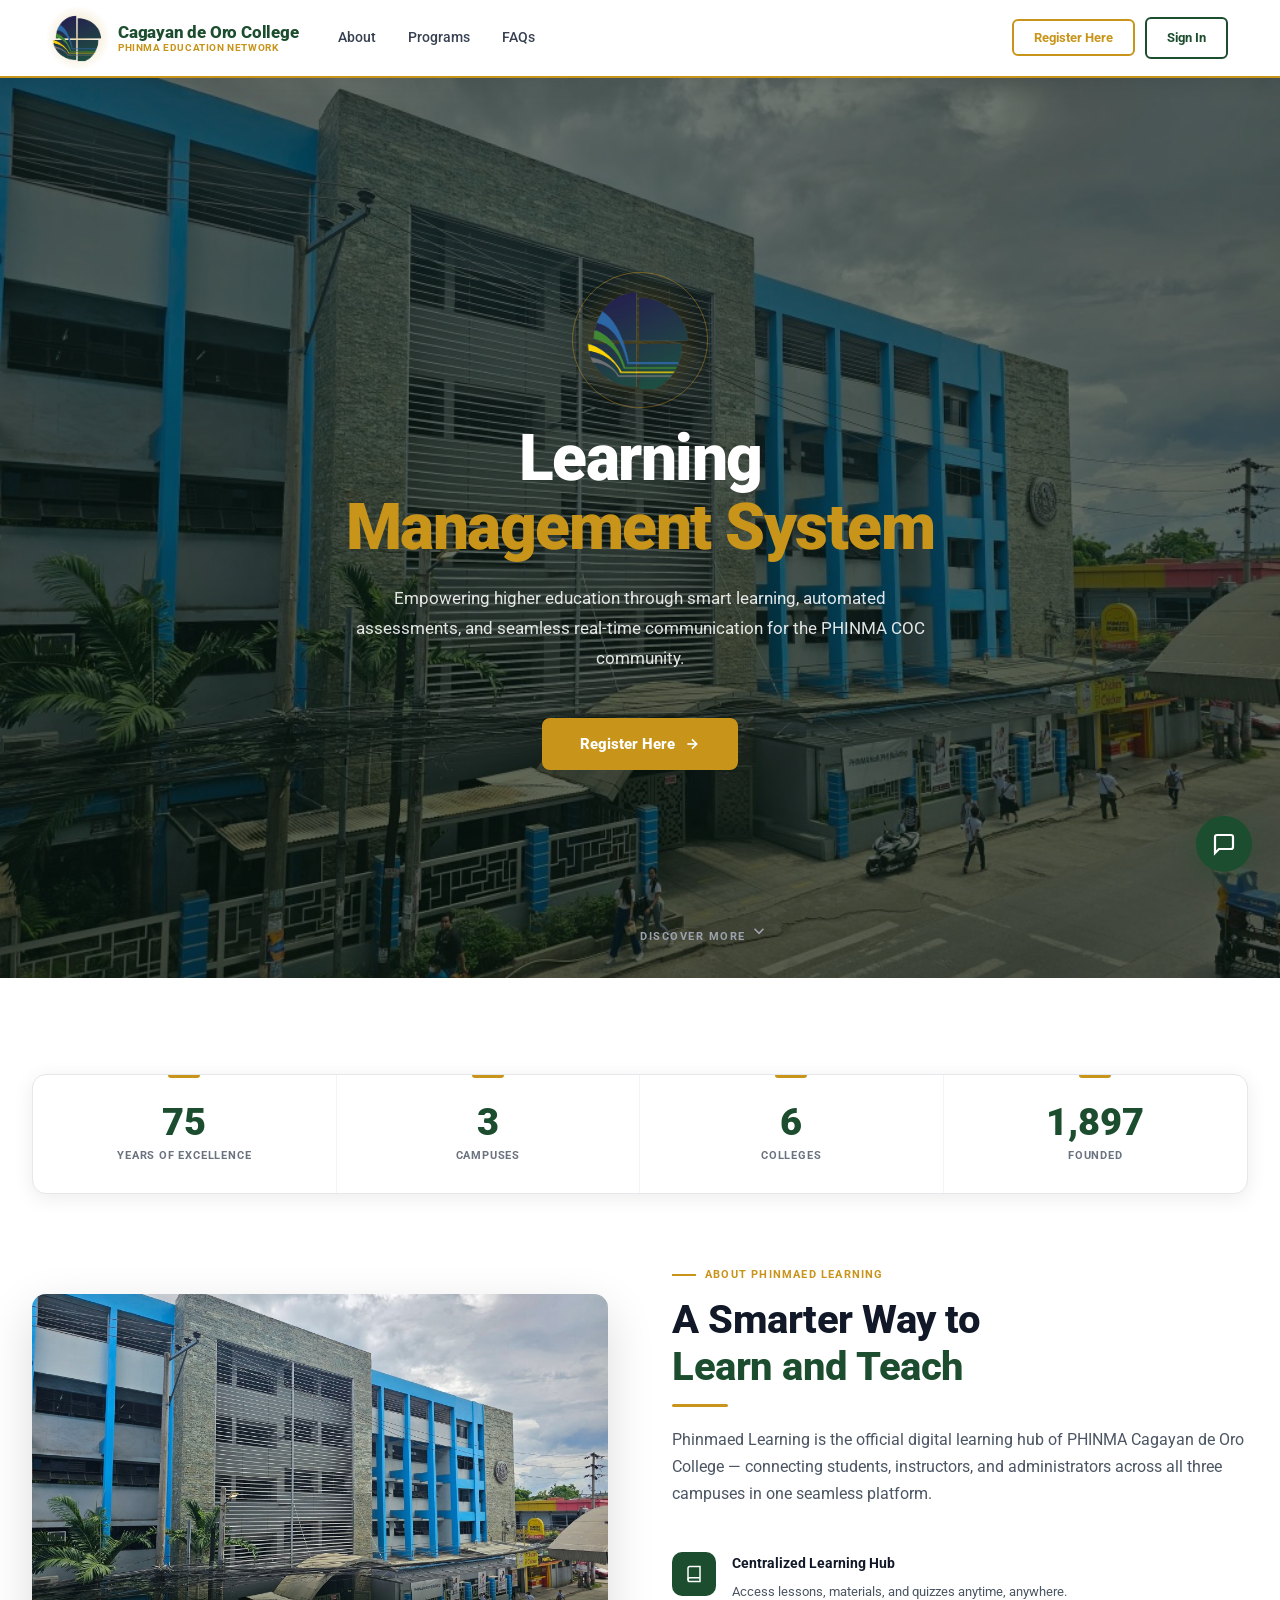
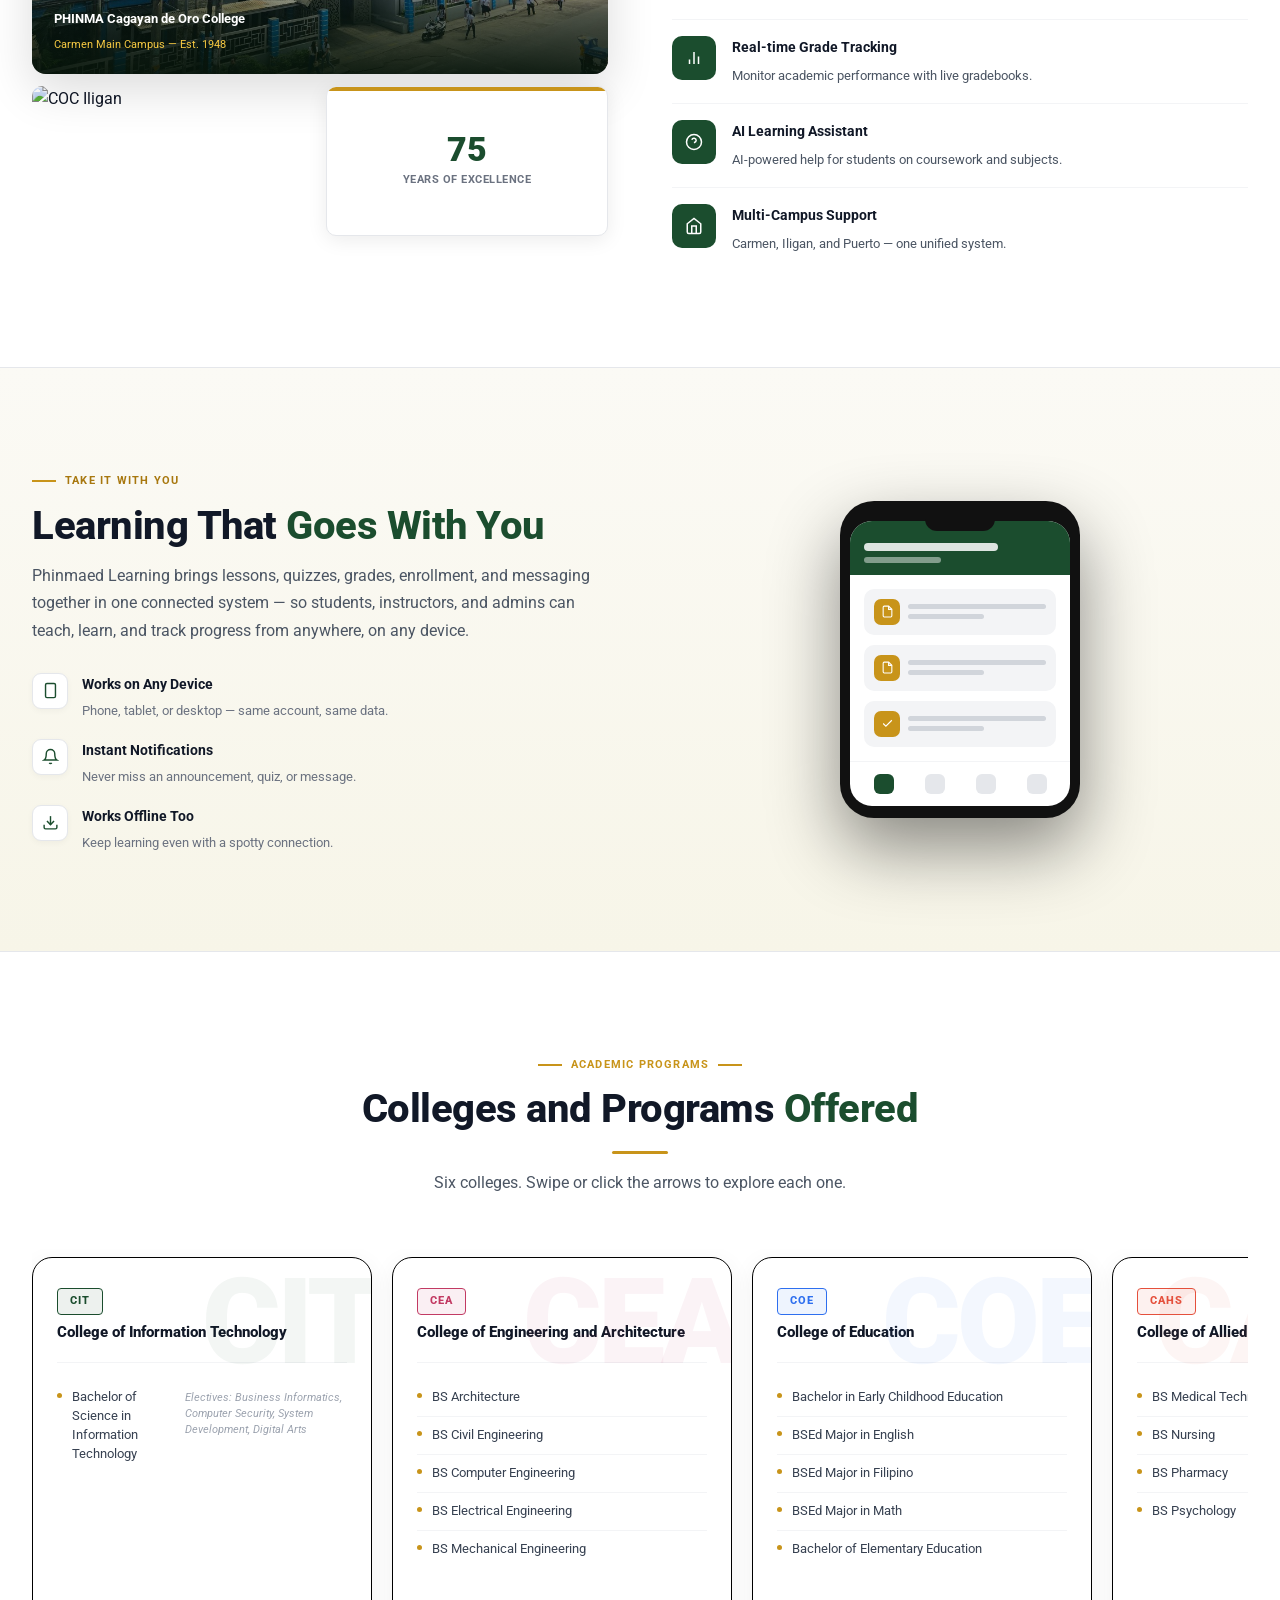
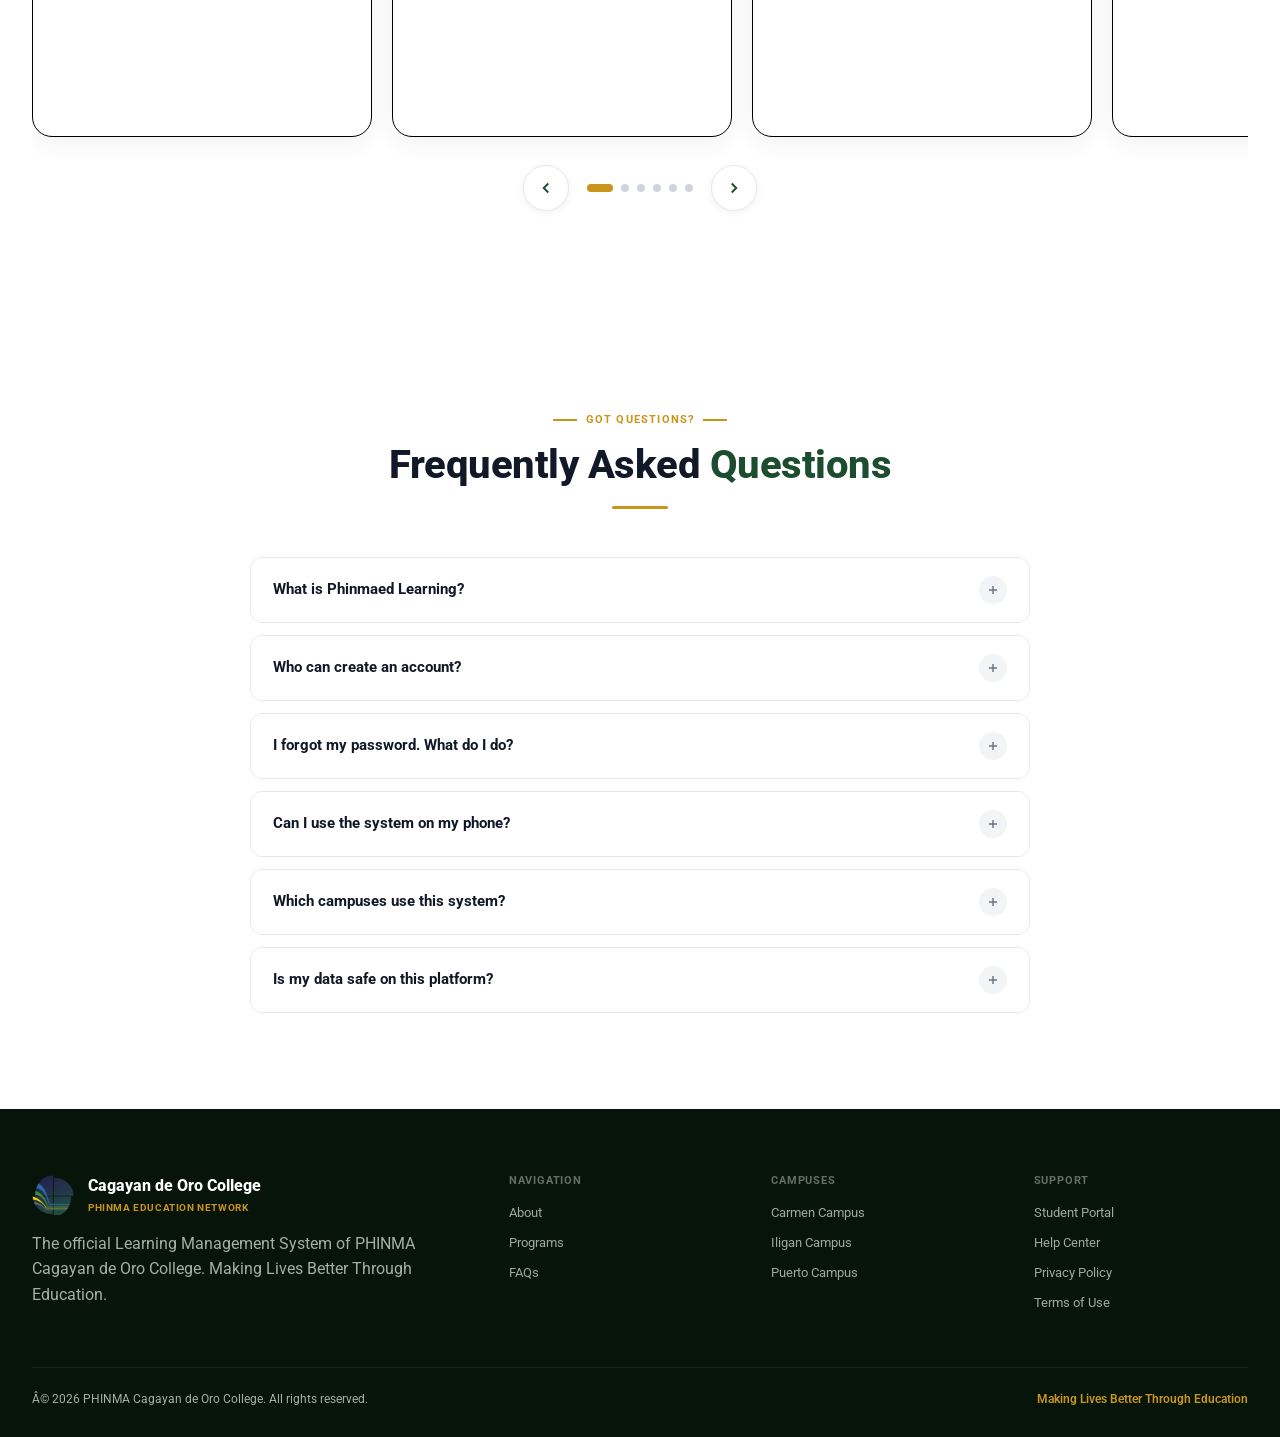
==== index.html @ 5e996d06 "Redesign login page and polish homepage sign-in/chat UI - Rebuild app/login.html around a centered c" ====
﻿<!DOCTYPE html>
<html lang="en">
<head>
    <meta charset="UTF-8">
    <meta name="viewport" content="width=device-width, initial-scale=1.0">
    <meta http-equiv="X-Content-Type-Options" content="nosniff">
    <title>Phinmaed Learning | PHINMA Cagayan de Oro College</title>
    <meta name="description" content="The official Learning Management System of PHINMA Cagayan de Oro College.">
    <link rel="icon" type="image/png" href="assets/images/app-icon.png">
    <link rel="manifest" href="manifest.json">
    <meta name="theme-color" content="#00461B">
    <link rel="apple-touch-icon" href="assets/images/pwa-icon-192.png">
    <link rel="preconnect" href="https://fonts.googleapis.com">
    <link href="https://fonts.googleapis.com/css2?family=Roboto:wght@300;400;500;700;900&display=swap" rel="stylesheet">
    <style>
        *, *::before, *::after { box-sizing: border-box; margin: 0; padding: 0; }
        :root {
            --green:       #1B4D2E;
            --green-dark:  #0f2e1a;
            --green-hero:  rgba(15,42,24,.78);
            --gold:        #C8941A;
            --gold-light:  #F5C842;
            --gold-dark:   #a8780f;
            --cream:       #F7F5E8;
            --white:       #ffffff;
            --gray-100:    #f3f4f6;
            --gray-200:    #e5e7eb;
            --gray-300:    #d1d5db;
            --gray-400:    #9ca3af;
            --gray-500:    #6b7280;
            --gray-600:    #4b5563;
            --gray-700:    #374151;
            --gray-900:    #111827;
            --shadow:      0 4px 20px rgba(0,0,0,.08);
            --shadow-lg:   0 16px 48px rgba(0,0,0,.14);
        }
        html { scroll-behavior: smooth; }
        body { font-family: 'Roboto', -apple-system, BlinkMacSystemFont, sans-serif; background: #fff; color: var(--gray-900); line-height: 1.6; -webkit-font-smoothing: antialiased; }
        img { display: block; max-width: 100%; }
        a { text-decoration: none; }

        /* â”€â”€ TOPBAR â”€â”€â”€â”€â”€â”€â”€â”€â”€â”€â”€â”€â”€â”€â”€â”€â”€â”€â”€â”€â”€â”€â”€â”€â”€â”€ */
        .topbar { background: var(--green-dark); padding: 7px 0; font-size: 12px; color: rgba(255,255,255,.68); }
        .topbar-inner { max-width: 1240px; margin: 0 auto; padding: 0 32px; display: flex; align-items: center; justify-content: space-between; gap: 12px; }
        .tb-left  { display: flex; align-items: center; gap: 20px; }
        .tb-right { display: flex; align-items: center; gap: 14px; }
        .tb-item  { display: flex; align-items: center; gap: 6px; }
        .tb-item svg { opacity: .55; flex-shrink: 0; }
        .tb-divider { width: 1px; height: 12px; background: rgba(255,255,255,.2); }
        .tb-right a { color: rgba(255,255,255,.68); font-size: 12px; transition: color .15s; }
        .tb-right a:hover { color: var(--gold-light); }

        /* â”€â”€ NAVBAR â”€â”€â”€â”€â”€â”€â”€â”€â”€â”€â”€â”€â”€â”€â”€â”€â”€â”€â”€â”€â”€â”€â”€â”€â”€â”€ */
        .navbar { position: sticky; top: 0; z-index: 900; background: #fff; box-shadow: 0 2px 20px rgba(0,0,0,.09); border-bottom: 2px solid var(--gold); }
        .nav-inner { max-width: 1240px; margin: 0 auto; padding: 0 32px; display: flex; align-items: center; justify-content: space-between; height: 76px; gap: 24px; }
        .nav-brand { display: flex; align-items: center; gap: 14px; flex-shrink: 0; }
        .nav-brand-logo { position: relative; width: 52px; height: 52px; flex-shrink: 0; }
        .nav-brand-logo::before {
            content: ''; position: absolute; inset: -6px; border-radius: 50%;
            background: radial-gradient(circle, rgba(200,148,26,.35) 0%, transparent 72%);
            animation: logoGlow 3.2s ease-in-out infinite; z-index: 0;
        }
        .nav-brand img {
            position: relative; z-index: 1;
            width: 52px; height: 52px; object-fit: contain;
            animation: logoIntro .8s cubic-bezier(.34,1.56,.64,1) both;
            transition: transform .35s cubic-bezier(.34,1.56,.64,1);
        }
        .nav-brand:hover img { transform: rotate(-8deg) scale(1.08); }
        @keyframes logoIntro { from { opacity:0; transform: scale(.4) rotate(-25deg); } to { opacity:1; transform: scale(1) rotate(0); } }
        @keyframes logoGlow { 0%,100% { opacity:.5; transform: scale(.92); } 50% { opacity:1; transform: scale(1.12); } }
        @media (prefers-reduced-motion: reduce) {
            .nav-brand img, .nav-brand-logo::before { animation: none; }
        }
        .nav-brand-text { line-height: 1.2; }
        .nav-brand-name { font-size: 17px; font-weight: 800; color: var(--green); display: block; letter-spacing: -.2px; }
        .nav-brand-sub  { font-size: 10px; color: var(--gold); display: block; font-weight: 700; letter-spacing: .6px; text-transform: uppercase; }
        .nav-links { display: flex; align-items: center; gap: 2px; list-style: none; flex: 1; }
        .nav-links a { display: block; padding: 7px 15px; font-size: 13.5px; font-weight: 500; color: var(--gray-700); border-radius: 6px; transition: color .15s, background .15s; }
        .nav-links a:hover { color: var(--green); background: #eef6f1; }
        .nav-actions { display: flex; align-items: center; gap: 10px; flex-shrink: 0; }
        .btn-nav-reg { padding: 9px 20px; background: transparent; color: var(--gold); border: 2px solid var(--gold); border-radius: 6px; font-size: 13px; font-weight: 700; cursor: pointer; font-family: inherit; transition: background .15s, color .15s; white-space: nowrap; }
        .btn-nav-reg:hover { background: var(--gold); color: #fff; }
        .btn-nav-login { padding: 9px 20px; background: transparent; color: var(--green); border: 2px solid var(--green); border-radius: 6px; font-size: 13px; font-weight: 700; display: inline-block; white-space: nowrap; transition: background .2s, color .2s, transform .15s, box-shadow .2s; cursor:pointer; font-family:inherit; text-decoration:none; }
        .btn-nav-login:hover { background: var(--green); color: #fff; transform: translateY(-2px); box-shadow: 0 8px 20px rgba(27,77,46,.28); }
        .btn-nav-login:active { transform: translateY(0); box-shadow: none; }
        .hamburger { display: none; background: none; border: 1.5px solid var(--gray-300); border-radius: 6px; padding: 7px 9px; cursor: pointer; color: var(--gray-700); }
        .hamburger:hover { background: var(--gray-100); }
        .mobile-nav { display: none; background: #fff; border-bottom: 1px solid var(--gray-200); padding: 12px 28px 20px; position: sticky; top: 76px; z-index: 899; box-shadow: 0 6px 20px rgba(0,0,0,.07); }
        .mobile-nav.open { display: block; }
        .mobile-nav a { display: block; padding: 11px 0; font-size: 14px; font-weight: 500; color: var(--gray-700); border-bottom: 1px solid var(--gray-100); }
        .mobile-nav a:hover { color: var(--green); }
        .mobile-nav-btns { display: flex; gap: 10px; margin-top: 16px; }
        .mobile-nav-btns > * { flex: 1; text-align: center; }

        /* â”€â”€ HERO â”€â”€â”€â”€â”€â”€â”€â”€â”€â”€â”€â”€â”€â”€â”€â”€â”€â”€â”€â”€â”€â”€â”€â”€â”€â”€â”€â”€â”€ */
        .hero {
            position: relative; min-height: 100vh;
            display: flex; flex-direction: column; align-items: center; justify-content: center;
            text-align: center; overflow: hidden;
        }
        .hero-bg {
            position: absolute; inset: 0;
            background: #fff;
            background-image: url('assets/images/campus-building.jpg');
            background-size: cover;
            background-position: center;
        }
        .hero-overlay {
            position: absolute; inset: 0; z-index: 1;
            background: rgba(6,20,10,.58);
        }
        .hero-inner {
            position: relative; z-index: 2;
            max-width: 860px; width: 100%; margin: 0 auto; padding: 0 28px;
        }
        .hero-content {
            text-align: center;
        }

        .hero-badge {
            display: inline-block;
            border: 1.5px solid var(--gold);
            color: var(--gold-dark); font-size: 11.5px; font-weight: 700;
            letter-spacing: 1.5px; text-transform: uppercase;
            padding: 8px 22px; border-radius: 100px;
            margin-bottom: 28px;
            animation: fadeDown .7s ease both; animation-delay: .1s;
        }
        .hero-logo-wrap {
            position: relative; width: 108px; height: 108px; margin: 0 auto 30px;
            animation: heroLogoIntro .9s cubic-bezier(.34,1.56,.64,1) both; animation-delay: .05s;
        }
        .hero-logo-ring {
            position: absolute; inset: -14px; border-radius: 50%;
            background: radial-gradient(circle, rgba(200,148,26,.4) 0%, transparent 70%);
            animation: heroLogoGlow 3s ease-in-out infinite;
        }
        .hero-logo-ring::after {
            content: ''; position: absolute; inset: 0; border-radius: 50%;
            border: 1.5px solid rgba(200,148,26,.5);
            animation: heroRingExpand 3s ease-out infinite;
        }
        .hero-logo-wrap img {
            position: relative; z-index: 1; width: 100%; height: 100%; object-fit: contain;
            filter: drop-shadow(0 8px 24px rgba(0,0,0,.4));
            animation: heroLogoFloat 4.5s ease-in-out infinite;
        }
        @keyframes heroLogoIntro { from { opacity:0; transform: scale(.5) rotate(-20deg); } to { opacity:1; transform: scale(1) rotate(0); } }
        @keyframes heroLogoFloat { 0%,100% { transform: translateY(0); } 50% { transform: translateY(-8px); } }
        @keyframes heroLogoGlow { 0%,100% { opacity:.55; transform: scale(.9); } 50% { opacity:1; transform: scale(1.15); } }
        @keyframes heroRingExpand { 0% { transform: scale(.85); opacity:.8; } 100% { transform: scale(1.35); opacity:0; } }
        @media (prefers-reduced-motion: reduce) {
            .hero-logo-wrap, .hero-logo-wrap img, .hero-logo-ring, .hero-logo-ring::after { animation: none; }
        }
        .hero h1 {
            font-size: clamp(32px, 5vw, 64px); font-weight: 900;
            line-height: 1.08; letter-spacing: -1.5px; margin-bottom: 22px;
            animation: fadeDown .7s ease both; animation-delay: .25s;
        }
        .hero h1 .white { color: #fff; display: block; }
        .hero h1 .gold  { color: var(--gold); display: block; }
        .hero-desc {
            font-size: 17px; color: rgba(255,255,255,.88);
            line-height: 1.75; margin-bottom: 44px; max-width: 600px; margin-left: auto; margin-right: auto;
            animation: fadeDown .7s ease both; animation-delay: .4s;
        }
        .hero-btns {
            display: flex; gap: 16px; justify-content: center; flex-wrap: wrap;
            animation: fadeDown .7s ease both; animation-delay: .55s;
        }
        .btn-gold {
            padding: 15px 36px; background: var(--gold); color: #fff;
            border: 2px solid var(--gold); border-radius: 8px;
            font-size: 15px; font-weight: 800; cursor: pointer;
            font-family: inherit; display: inline-flex; align-items: center; gap: 9px;
            transition: background .15s, transform .12s, box-shadow .15s;
        }
        .btn-gold:hover { background: var(--gold-dark); border-color: var(--gold-dark); transform: translateY(-2px); box-shadow: 0 8px 24px rgba(200,148,26,.35); }
        .btn-ghost-white {
            padding: 15px 32px; background: transparent; color: #fff;
            border: 2px solid rgba(255,255,255,.55); border-radius: 8px;
            font-size: 15px; font-weight: 700; display: inline-flex; align-items: center; gap: 9px;
            transition: border-color .15s, background .15s;
        }
        .btn-ghost-white:hover { border-color: #fff; background: rgba(255,255,255,.1); }
        .hero-scroll {
            position: absolute; bottom: 32px; left: 50%; transform: translateX(-50%);
            z-index: 2; text-align: center; color: var(--gray-400);
            font-size: 10.5px; font-weight: 700; letter-spacing: 1.5px; text-transform: uppercase;
            animation: fadeDown 1s ease both; animation-delay: .8s;
        }
        .hero-scroll svg { margin: 8px auto 0; animation: bounce 1.6s ease-in-out infinite; }
        @keyframes bounce { 0%,100% { transform: translateY(0); } 50% { transform: translateY(7px); } }

        /* â”€â”€ ANIMATIONS â”€â”€â”€â”€â”€â”€â”€â”€â”€â”€â”€â”€â”€â”€â”€â”€â”€â”€â”€â”€â”€â”€â”€ */
        @keyframes fadeDown { from { opacity:0; transform:translateY(-20px); } to { opacity:1; transform:translateY(0); } }
        [data-anim] { opacity:0; transition: opacity .65s cubic-bezier(.4,0,.2,1), transform .65s cubic-bezier(.4,0,.2,1); }
        [data-anim="up"]    { transform: translateY(36px); }
        [data-anim="left"]  { transform: translateX(-36px); }
        [data-anim="right"] { transform: translateX(36px); }
        [data-anim="scale"] { transform: scale(.94); }
        [data-anim].visible { opacity:1; transform: translate(0) scale(1); }
        [data-delay="1"]{ transition-delay:.08s; } [data-delay="2"]{ transition-delay:.16s; }
        [data-delay="3"]{ transition-delay:.24s; } [data-delay="4"]{ transition-delay:.32s; }
        [data-delay="5"]{ transition-delay:.40s; } [data-delay="6"]{ transition-delay:.48s; }

        /* â”€â”€ SHARED â”€â”€â”€â”€â”€â”€â”€â”€â”€â”€â”€â”€â”€â”€â”€â”€â”€â”€â”€â”€â”€â”€â”€â”€â”€â”€â”€ */
        .section { padding: 96px 32px; }
        .sec-inner { max-width: 1240px; margin: 0 auto; }
        .sec-kicker {
            display: inline-flex; align-items: center; gap: 9px;
            font-size: 11px; font-weight: 700; letter-spacing: 1.2px;
            text-transform: uppercase; color: var(--gold); margin-bottom: 12px;
        }
        .sec-kicker-line { width: 24px; height: 2px; background: var(--gold); flex-shrink: 0; }
        .sec-title { font-size: clamp(24px, 3.5vw, 40px); font-weight: 800; color: var(--gray-900); line-height: 1.18; letter-spacing: -.5px; margin-bottom: 14px; }
        .sec-title em { font-style: normal; color: var(--green); }
        .sec-desc { font-size: 15.5px; color: var(--gray-600); line-height: 1.75; max-width: 600px; }
        .center-block { text-align: center; }
        .center-block .sec-kicker { justify-content: center; }
        .center-block .sec-desc   { margin: 0 auto; }
        .gold-divider { width: 56px; height: 3px; background: var(--gold); border-radius: 2px; margin: 18px auto 0; }

        /* ── MOBILE APP PREVIEW ──────────────────────── */
        .mobile-preview { background: linear-gradient(180deg, #fbfaf5 0%, var(--cream) 100%); overflow: hidden; border-top: 1px solid var(--gray-200); border-bottom: 1px solid var(--gray-200); }
        .mobile-grid { display: grid; grid-template-columns: 1fr 1fr; gap: 64px; align-items: center; }
        .mp-text .sec-kicker { color: var(--gold-dark); }
        .mp-text .sec-title { color: var(--gray-900); }
        .mp-text .sec-title em { color: var(--green); }
        .mp-text .sec-desc { color: var(--gray-600); }
        .mp-points { margin-top: 28px; display: flex; flex-direction: column; gap: 16px; }
        .mp-point { display: flex; gap: 14px; align-items: flex-start; }
        .mp-point-icon { width: 36px; height: 36px; border-radius: 9px; background: #fff; border: 1.5px solid var(--gray-200); color: var(--green); display: flex; align-items: center; justify-content: center; flex-shrink: 0; box-shadow: 0 2px 6px rgba(0,0,0,.04); }
        .mp-point strong { display: block; font-size: 14px; color: var(--gray-900); margin-bottom: 2px; }
        .mp-point span { font-size: 13px; color: var(--gray-500); }
        .mp-visual { display: flex; align-items: center; justify-content: center; }
        .phone-mockup {
            width: 240px; background: #111; border-radius: 34px; padding: 12px 10px;
            box-shadow: 0 30px 70px rgba(0,0,0,.45);
        }
        .phone-notch { width: 70px; height: 18px; background: #111; border-radius: 0 0 12px 12px; margin: 0 auto 8px; position: relative; z-index: 2; }
        .phone-screen { background: #fff; border-radius: 22px; overflow: hidden; margin-top: -18px; }
        .phone-topbar { background: var(--green); padding: 22px 14px 12px; }
        .phone-topbar span { display: block; height: 8px; width: 70%; background: rgba(255,255,255,.85); border-radius: 4px; margin-bottom: 6px; }
        .phone-topbar small { display: block; height: 6px; width: 40%; background: rgba(255,255,255,.45); border-radius: 3px; }
        .phone-body { padding: 14px; display: flex; flex-direction: column; gap: 10px; }
        .phone-card { background: var(--gray-100); border-radius: 10px; padding: 10px; display: flex; align-items: center; gap: 8px; }
        .phone-card-icon { width: 26px; height: 26px; border-radius: 7px; background: var(--gold); color: #fff; display: flex; align-items: center; justify-content: center; flex-shrink: 0; }
        .phone-card-lines { flex: 1; display: flex; flex-direction: column; gap: 5px; }
        .phone-card-lines span { display: block; height: 5px; border-radius: 3px; background: var(--gray-300); }
        .phone-card-lines span:last-child { width: 55%; }
        .phone-nav { display: flex; justify-content: space-around; padding: 12px 8px; border-top: 1px solid var(--gray-100); }
        .phone-nav span { width: 20px; height: 20px; border-radius: 6px; background: var(--gray-200); display: block; }
        .phone-nav span.active { background: var(--green); }
        @media (max-width: 860px) { .mobile-grid { grid-template-columns: 1fr; gap: 40px; text-align: center; } .mp-point { text-align: left; } }

        /* â”€â”€ ABOUT â”€â”€â”€â”€â”€â”€â”€â”€â”€â”€â”€â”€â”€â”€â”€â”€â”€â”€â”€â”€â”€â”€â”€â”€â”€â”€â”€â”€ */
        .about { background: #fff; }
        .about-stats { display:grid; grid-template-columns:repeat(4,1fr); background:#fff; border:1.5px solid var(--gray-200); border-radius:14px; overflow:hidden; margin-bottom:64px; box-shadow:var(--shadow); }
        .as-item { padding:28px 24px; text-align:center; border-right:1px solid var(--gray-100); position:relative; }
        .as-item::before { content:''; position:absolute; top:0; left:50%; transform:translateX(-50%); width:32px; height:3px; background:var(--gold); border-radius:0 0 3px 3px; }
        .as-item:last-child { border-right:none; }
        .as-num  { font-size:38px; font-weight:900; color:var(--green); display:block; line-height:1; }
        .as-label{ font-size:10.5px; font-weight:700; color:var(--gray-500); text-transform:uppercase; letter-spacing:.8px; margin-top:7px; display:block; }
        .about-grid { display: grid; grid-template-columns: 1fr 1fr; gap: 64px; align-items: center; }
        .about-visual { position:relative; }
        .about-main-photo { border-radius:14px; overflow:hidden; height:380px; position:relative; box-shadow:var(--shadow-lg); }
        .about-main-photo img { width:100%; height:100%; object-fit:cover; }
        .about-main-photo-cap { position:absolute; bottom:0; left:0; right:0; background:linear-gradient(to top, rgba(6,20,10,.92) 0%, rgba(6,20,10,.55) 60%, transparent 100%); padding:36px 22px 18px; }
        .about-main-photo-cap span { color:#fff; font-size:13px; font-weight:700; display:block; }
        .about-main-photo-cap small { color:var(--gold-light); font-size:11px; }
        .about-sub-row { display:grid; grid-template-columns:1fr 1fr; gap:12px; margin-top:12px; }
        .about-sub-photo { border-radius:10px; overflow:hidden; height:150px; }
        .about-sub-photo img { width:100%; height:100%; object-fit:cover; }
        .about-sub-stat { border-radius:10px; background:#fff; display:flex; flex-direction:column; align-items:center; justify-content:center; height:150px; border:1.5px solid var(--gray-200); box-shadow:var(--shadow); transition:border-color .2s, transform .2s; position:relative; overflow:hidden; }
        .about-sub-stat::before { content:''; position:absolute; top:0; left:0; right:0; height:4px; background:var(--gold); }
        .about-sub-stat:hover { border-color:var(--gold); transform:translateY(-3px); }
        .about-sub-stat strong { font-size:34px; font-weight:900; color:var(--green); display:block; line-height:1; }
        .about-sub-stat span { font-size:10.5px; color:var(--gray-500); font-weight:700; text-transform:uppercase; letter-spacing:.5px; margin-top:6px; }
        .about-points { margin-top:28px; display:flex; flex-direction:column; }
        .about-point { display:flex; gap:16px; padding:16px 0; border-bottom:1px solid var(--gray-100); align-items:flex-start; }
        .about-point:last-child { border-bottom:none; }
        .ap-icon { width:44px; height:44px; border-radius:10px; background:var(--green); color:#fff; display:flex; align-items:center; justify-content:center; flex-shrink:0; }
        .ap-body strong { display:block; font-size:14px; font-weight:700; color:var(--gray-900); margin-bottom:3px; }
        .ap-body span   { font-size:13px; color:var(--gray-600); line-height:1.55; }

        /* â”€â”€ CAMPUSES â”€â”€â”€â”€â”€â”€â”€â”€â”€â”€â”€â”€â”€â”€â”€â”€â”€â”€â”€â”€â”€â”€â”€â”€â”€ */
        .campuses { background: #fff; }
        .campus-grid { display:grid; grid-template-columns:repeat(3,1fr); gap:24px; margin-top:48px; }
        .campus-card { border-radius:12px; overflow:hidden; box-shadow:var(--shadow-lg); display:flex; flex-direction:column; transition:transform .2s, box-shadow .2s; }
        .campus-card:hover { transform:translateY(-5px); box-shadow:0 24px 60px rgba(0,0,0,.16); }
        .campus-photo { position:relative; height:210px; flex-shrink:0; }
        .campus-photo img { width:100%; height:100%; object-fit:cover; transition:transform .5s ease; }
        .campus-card:hover .campus-photo img { transform:scale(1.04); }
        .campus-photo-overlay { position:absolute; inset:0; background:linear-gradient(to top, rgba(10,32,18,.82) 0%, transparent 55%); }
        .campus-label { position:absolute; bottom:0; left:0; right:0; padding:18px 18px 14px; }
        .campus-label h3 { font-size:18px; font-weight:800; color:#fff; margin-bottom:3px; }
        .campus-label p  { font-size:12px; color:var(--gold-light); font-weight:600; }
        .campus-body { background:#fff; padding:20px; flex:1; display:flex; flex-direction:column; gap:10px; border:1.5px solid var(--gray-200); border-top:none; border-radius:0 0 12px 12px; }
        .campus-detail { display:flex; gap:10px; align-items:flex-start; font-size:13px; color:var(--gray-600); }
        .campus-detail svg { color:var(--green); flex-shrink:0; margin-top:2px; }
        .campus-tag { display:inline-block; background:#eef6f1; color:var(--green); font-size:11px; font-weight:700; padding:4px 12px; border-radius:12px; margin-top:4px; border:1px solid #c2dec9; }











        /* -- FEATURES -------------------------- */
        .features { background: #f0f4f2; }
        /* two-column layout */
        .feat-layout { display:grid; grid-template-columns:1fr 1.15fr; gap:72px; align-items:start; margin-top:56px; }
        /* LEFT: explanation panel */
        .feat-left { position:sticky; top:100px; }
        .feat-left .fl-kicker { display:inline-flex; align-items:center; gap:8px; font-size:10px; font-weight:800; letter-spacing:1.5px; text-transform:uppercase; color:var(--green); margin-bottom:16px; }
        .feat-left .fl-kicker span { display:inline-block; width:28px; height:2px; background:var(--gold); }
        .feat-left h3 { font-size:28px; font-weight:900; color:var(--green-dark); line-height:1.25; margin-bottom:16px; }
        .feat-left h3 em { color:var(--gold); font-style:normal; }
        .feat-left > p { font-size:14.5px; color:#4a5568; line-height:1.75; margin-bottom:28px; }
        /* bullet highlights */
        .feat-bullets { list-style:none; margin-bottom:32px; display:flex; flex-direction:column; gap:10px; }
        .feat-bullets li { display:flex; align-items:center; gap:12px; font-size:13.5px; color:var(--green-dark); font-weight:600; }
        .feat-bullets li::before { content:''; width:8px; height:8px; border-radius:50%; background:var(--gold); flex-shrink:0; }
        /* AI card inside left */
        .feat-ai-card { background:var(--green-dark); border-radius:16px; padding:24px 28px; display:flex; gap:18px; align-items:flex-start; }
        .feat-ai-card .fai-icon { width:46px; height:46px; border-radius:12px; background:#C8941A; color:#fff; display:flex; align-items:center; justify-content:center; flex-shrink:0; }
        .feat-ai-card .fai-tag { display:inline-block; background:rgba(245,200,66,.14); border:1px solid rgba(245,200,66,.38); color:#F5C842; font-size:9.5px; font-weight:700; padding:2px 9px; border-radius:20px; letter-spacing:.6px; text-transform:uppercase; margin-bottom:6px; }
        .feat-ai-card h4 { font-size:15px; font-weight:800; color:#fff; margin-bottom:5px; }
        .feat-ai-card p  { font-size:12.5px; color:rgba(255,255,255,.58); line-height:1.6; }
        /* RIGHT: feature card stack */
        .feat-right { display:flex; flex-direction:column; gap:12px; }
        .fi-card { display:flex; align-items:center; gap:20px; background:#fff; border-radius:14px; padding:20px 22px; border:1.5px solid #e2ece7; box-shadow:0 2px 10px rgba(0,0,0,.05); transition:transform .2s,box-shadow .2s; }
        .fi-card:hover { transform:translateX(5px); box-shadow:0 10px 30px rgba(0,0,0,.1); border-color:#b0c4bc; }
        .fi-card-icon { width:46px; height:46px; border-radius:12px; display:flex; align-items:center; justify-content:center; flex-shrink:0; }
        .fi-card-text { flex:1; }
        .fi-card-text h4 { font-size:14.5px; font-weight:800; color:var(--green-dark); margin-bottom:4px; line-height:1.2; }
        .fi-card-text p  { font-size:12.5px; color:#6b7a8d; line-height:1.55; margin:0; }
        .fi-card-arrow { color:#c5d5ce; flex-shrink:0; transition:color .2s,transform .2s; }
        .fi-card-arrow { color:#c5d5ce; flex-shrink:0; transition:color .2s,transform .2s; }
        .fi-card:hover .fi-card-arrow { color:var(--green); transform:translateX(3px); }
        /* icon */
        .fi-dark { background:#1f2937; color:#fff; }




        /* â”€â”€ PROGRAMS â”€â”€â”€â”€â”€â”€â”€â”€â”€â”€â”€â”€â”€â”€â”€â”€â”€â”€â”€â”€â”€â”€â”€â”€â”€ */
        .programs { background:#fff; }
        /* Programs carousel */
        .prog-carousel-wrap { position:relative; margin-top:52px; }
        .prog-carousel { display:flex; gap:20px; overflow-x:auto; scroll-snap-type:x mandatory; scroll-behavior:smooth; padding:8px 4px 24px; scrollbar-width:none; -ms-overflow-style:none; }
        .prog-carousel::-webkit-scrollbar { display:none; }
        .col-card { flex:0 0 340px; height:480px; border-radius:20px; overflow:hidden; scroll-snap-align:start; display:flex; flex-direction:column; background:#fff; border:1.5px solid #000; box-shadow:0 6px 24px rgba(0,0,0,.06); transition:transform .22s,box-shadow .22s; cursor:default; position:relative; }
        .col-card:hover { transform:translateY(-4px); box-shadow:0 16px 40px rgba(0,0,0,.1); }
        /* College watermark letter colors */
        .cc-abbr-bg.cc-green  { color:rgba(27,77,46,.05); }
        .cc-abbr-bg.cc-maroon { color:rgba(194,58,99,.06); }
        .cc-abbr-bg.cc-blue   { color:rgba(46,111,239,.06); }
        .cc-abbr-bg.cc-red    { color:rgba(229,80,60,.06); }
        .cc-abbr-bg.cc-gold   { color:rgba(200,148,26,.08); }
        .cc-abbr-bg.cc-purple { color:rgba(124,79,224,.06); }
        .cc-badge.cc-green  { color:var(--green);  border-color:var(--green);  background:rgba(27,77,46,.08); }
        .cc-badge.cc-maroon { color:#C23A63; border-color:#C23A63; background:rgba(194,58,99,.08); }
        .cc-badge.cc-blue   { color:#2E6FEF; border-color:#2E6FEF; background:rgba(46,111,239,.08); }
        .cc-badge.cc-red    { color:#E5503C; border-color:#E5503C; background:rgba(229,80,60,.08); }
        .cc-badge.cc-gold   { color:var(--gold-dark); border-color:var(--gold); background:rgba(200,148,26,.1); }
        .cc-badge.cc-purple { color:#7C4FE0; border-color:#7C4FE0; background:rgba(124,79,224,.08); }
        .cc-top { padding:28px 24px 20px; position:relative; flex-shrink:0; }
        .cc-abbr-bg { position:absolute; bottom:-20px; right:-8px; font-size:120px; font-weight:900; line-height:1; pointer-events:none; letter-spacing:-4px; }
        .cc-badge { display:inline-block; font-size:10.5px; font-weight:800; letter-spacing:1px; padding:4px 12px; border-radius:4px; margin-bottom:9px; text-transform:uppercase; border:1.5px solid; }
        .cc-name { font-size:14.5px; font-weight:800; color:var(--gray-900); line-height:1.3; }
        .cc-divider { height:1px; background:var(--gray-100); margin:0 24px; flex-shrink:0; }
        .cc-programs { flex:1; padding:16px 24px 20px; overflow-y:auto; scrollbar-width:none; }
        .cc-programs::-webkit-scrollbar { display:none; }
        .cc-programs ul { list-style:none; }
        .cc-programs ul li { display:flex; align-items:flex-start; gap:10px; padding:9px 0; border-bottom:1px solid var(--gray-100); font-size:13px; color:var(--gray-700); line-height:1.45; }
        .cc-programs ul li:last-child { border-bottom:none; }
        .cc-programs ul li::before { content:''; width:5px; height:5px; border-radius:50%; background:var(--gold); flex-shrink:0; margin-top:5px; }
        .cc-elective { font-size:11px; color:var(--gray-400); display:block; margin-top:2px; font-style:italic; }
        /* Controls */
        .prog-controls { display:flex; align-items:center; justify-content:center; gap:18px; margin-top:4px; }
        .prog-arrow { width:46px; height:46px; border-radius:50%; background:#fff; border:1.5px solid var(--gray-200); color:var(--green); cursor:pointer; display:flex; align-items:center; justify-content:center; transition:background .15s,border-color .15s,transform .15s; box-shadow:0 2px 8px rgba(0,0,0,.06); }
        .prog-arrow:hover { background:var(--gold); border-color:var(--gold); color:var(--green-dark); transform:scale(1.08); }
        .prog-dots { display:flex; gap:8px; align-items:center; }
        .prog-dot { width:8px; height:8px; border-radius:50%; background:var(--gray-300); cursor:pointer; transition:background .2s,width .25s; border:none; padding:0; }
        .prog-dot.active { background:var(--gold); width:26px; border-radius:4px; }

        /* ── FAQ ──────────────────────────────────────── */
        .faq { background: #fff; }
        .faq-wrap { max-width: 780px; margin: 48px auto 0; display: flex; flex-direction: column; gap: 12px; }
        .faq-item { border: 1.5px solid var(--gray-200); border-radius: 12px; overflow: hidden; transition: border-color .2s, box-shadow .2s; }
        .faq-item.open { border-color: var(--gold); box-shadow: 0 6px 20px rgba(200,148,26,.1); }
        .faq-q { width: 100%; display: flex; align-items: center; justify-content: space-between; gap: 16px; padding: 18px 22px; background: #fff; border: none; text-align: left; font-family: inherit; font-size: 14.5px; font-weight: 700; color: var(--gray-900); cursor: pointer; transition: background .15s; }
        .faq-q:hover { background: #fafbfc; }
        .faq-item.open .faq-q { color: var(--green); }
        .faq-q-icon { width: 28px; height: 28px; border-radius: 50%; background: var(--gray-100); color: var(--gray-500); display: flex; align-items: center; justify-content: center; flex-shrink: 0; transition: transform .25s, background .2s, color .2s; }
        .faq-item.open .faq-q-icon { background: var(--gold); color: #fff; transform: rotate(45deg); }
        .faq-a { max-height: 0; overflow: hidden; transition: max-height .3s ease; }
        .faq-a-inner { padding: 0 22px 20px; font-size: 13.5px; color: var(--gray-600); line-height: 1.75; }

        /* ── FOOTER ──────────────────────────────────── */
        footer { background: #061409; color:rgba(255,255,255,.65); padding:64px 32px 28px; }
        .footer-inner { max-width:1240px; margin:0 auto; }
        .footer-grid { display:grid; grid-template-columns:2fr 1fr 1fr 1fr; gap:48px; margin-bottom:44px; }
        .footer-brand-row { display:flex; align-items:center; gap:12px; margin-bottom:14px; }
        .footer-brand-row img  { width:44px; height:44px; object-fit:contain; }
        .footer-brand-name { font-size:16px; font-weight:800; color:#fff; display:block; }
        .footer-brand-sub  { font-size:10px; font-weight:700; color:var(--gold); text-transform:uppercase; letter-spacing:.6px; display:block; margin-top:2px; }
        .footer-brand p { font-size:13px; line-height:1.75; }
        .footer-col h4 { font-size:10.5px; font-weight:700; color:rgba(255,255,255,.38); text-transform:uppercase; letter-spacing:.8px; margin-bottom:14px; }
        .footer-col a  { display:block; font-size:13px; color:rgba(255,255,255,.62); margin-bottom:9px; transition:color .15s; }
        .footer-col a:hover { color:var(--gold-light); }
        .footer-bottom { border-top:1px solid rgba(255,255,255,.08); padding-top:22px; display:flex; align-items:center; justify-content:space-between; flex-wrap:wrap; gap:10px; font-size:12px; }
        .footer-gold { color:var(--gold); font-weight:600; }

        /* â”€â”€ SCROLL TOP â”€â”€â”€â”€â”€â”€â”€â”€â”€â”€â”€â”€â”€â”€â”€â”€â”€â”€â”€â”€â”€â”€â”€ */
        .scroll-top { position:fixed; bottom:28px; right:28px; z-index:800; width:46px; height:46px; border-radius:50%; background:var(--gold); color:var(--green-dark); border:none; cursor:pointer; display:none; align-items:center; justify-content:center; box-shadow:0 4px 18px rgba(200,148,26,.45); transition:transform .15s; }
        .scroll-top.show { display:flex; }
        .scroll-top:hover { transform:translateY(-3px); }

        /* â”€â”€ REGISTRATION MODAL â”€â”€â”€â”€â”€â”€â”€â”€â”€â”€â”€â”€â”€â”€â”€ */
        .modal-backdrop { display:none; position:fixed; inset:0; background:rgba(0,0,0,.65); backdrop-filter:blur(5px); z-index:9000; align-items:center; justify-content:center; padding:20px; }
        .modal-backdrop.open { display:flex; animation:bdFadeIn .15s; }
        @keyframes bdFadeIn { from{opacity:0;} to{opacity:1;} }
        .reg-modal { background:#fff; border-radius:16px; width:100%; max-width:700px; max-height:92vh; display:flex; flex-direction:column; box-shadow:0 32px 80px rgba(0,0,0,.32); animation:modalSlide .22s cubic-bezier(.4,0,.2,1); }
        @keyframes modalSlide { from{opacity:0;transform:translateY(24px) scale(.97);} to{opacity:1;transform:translateY(0) scale(1);} }
        .modal-hdr { background:#fff; border-radius:16px 16px 0 0; padding:20px 28px; display:flex; align-items:center; gap:14px; flex-shrink:0; border-bottom:1.5px solid var(--gray-200); }
        .modal-hdr img { width:44px; height:44px; object-fit:contain; flex-shrink:0; }
        .modal-hdr-text { flex:1; }
        .modal-hdr-text h2 { font-size:17px; font-weight:800; color:var(--green); line-height:1.2; margin-bottom:2px; }
        .modal-hdr-text p  { font-size:12px; color:var(--gray-500); }
        .modal-close { width:34px; height:34px; border-radius:50%; border:none; background:var(--gray-100); color:var(--gray-600); font-size:18px; cursor:pointer; display:flex; align-items:center; justify-content:center; flex-shrink:0; transition:background .15s; font-family:inherit; }
        .modal-close:hover { background:var(--gray-200); }
        .modal-tabs { display:flex; border-bottom:1.5px solid var(--gray-200); flex-shrink:0; }
        .modal-tab { flex:1; padding:13px 20px; border:none; background:transparent; font-size:13.5px; font-weight:600; cursor:pointer; font-family:inherit; color:var(--gray-500); border-bottom:3px solid transparent; margin-bottom:-1.5px; transition:all .15s; }
        .modal-tab:hover { color:var(--green); }
        .modal-tab.active { color:var(--green); border-bottom-color:var(--gold); background:#fdf9ee; }
        .modal-body { overflow-y:auto; padding:26px 28px 20px; flex:1; }
        .modal-body::-webkit-scrollbar { width:5px; }
        .modal-body::-webkit-scrollbar-thumb { background:var(--gray-300); border-radius:3px; }
        .reg-panel { display:none; }
        .reg-panel.active { display:block; }
        .pre-note { background:#fdf9ee; border:1px solid #e8d9a0; border-radius:6px; padding:12px 14px; font-size:13px; color:var(--gray-600); line-height:1.6; margin-bottom:18px; }
        .rrow { display:grid; grid-template-columns:1fr 1fr; gap:14px; margin-bottom:14px; }
        .rrow.s1 { grid-template-columns:1fr; }
        .rrow.s3 { grid-template-columns:1fr 1fr 1fr; }
        .rf { display:flex; flex-direction:column; gap:5px; }
        .rpw-wrap { position:relative; display:flex; }
        .rpw-wrap .ri { padding-right:38px; }
        .rpw-wrap .si-pw-toggle { right:8px; }
        .ri.rpw-match-ok    { border-color:#16a34a; box-shadow:0 0 0 3px rgba(22,163,74,.08); }
        .ri.rpw-match-error { border-color:#dc2626; box-shadow:0 0 0 3px rgba(220,38,38,.08); }
        #r-pw-match-hint.ok    { color:#16a34a; font-style:normal; font-weight:600; }
        #r-pw-match-hint.error { color:#dc2626; font-style:normal; font-weight:600; }
        .rl { font-size:12px; font-weight:600; color:var(--gray-700); }
        .rl .req { color:#dc2626; margin-left:2px; }
        .ri,.rs,.rt { padding:9px 13px; border:1.5px solid var(--gray-300); border-radius:7px; font-size:13.5px; font-family:inherit; color:var(--gray-900); background:#fff; outline:none; width:100%; transition:border-color .15s,box-shadow .15s; }
        .ri:focus,.rs:focus,.rt:focus { border-color:var(--gold); box-shadow:0 0 0 3px rgba(200,148,26,.1); }
        .rt { resize:vertical; min-height:74px; }
        .rdivider { display:flex; align-items:center; gap:10px; font-size:10.5px; font-weight:700; letter-spacing:.5px; text-transform:uppercase; color:var(--gray-400); margin:4px 0 14px; }
        .rdivider::before,.rdivider::after { content:''; flex:1; height:1px; background:var(--gray-200); }
        .pw-strength { margin-top:6px; }
        .pw-bar  { height:3px; border-radius:2px; background:var(--gray-200); overflow:hidden; }
        .pw-fill { height:100%; width:0; border-radius:2px; transition:width .3s,background .3s; }
        .pw-lbl  { font-size:11px; color:var(--gray-400); margin-top:3px; }
        .ragree { display:flex; gap:9px; align-items:flex-start; margin-bottom:14px; margin-top:4px; }
        .ragree input { width:15px; height:15px; accent-color:var(--green); flex-shrink:0; margin-top:2px; }
        .ragree label { font-size:12px; color:var(--gray-600); line-height:1.55; }
        .ragree a { color:var(--green); font-weight:600; }
        .rmsg { padding:10px 14px; border-radius:6px; font-size:13px; line-height:1.5; display:none; margin-bottom:14px; }
        .rmsg.success { background:#dcfce7; color:#15803d; border:1px solid #bbf7d0; display:block; }
        .rmsg.error   { background:#fee2e2; color:#b91c1c; border:1px solid #fecaca; display:block; }
        .modal-ft { padding:14px 28px 20px; flex-shrink:0; border-top:1px solid var(--gray-100); background:var(--gray-50); border-radius:0 0 16px 16px; display:flex; gap:10px; }
        .btn-cancel { padding:11px 22px; background:transparent; color:var(--gray-600); border:1.5px solid var(--gray-300); border-radius:6px; font-size:13.5px; font-weight:600; cursor:pointer; font-family:inherit; transition:background .15s; }
        .btn-cancel:hover { background:var(--gray-100); }
        .btn-submit { flex:1; padding:12px; background:var(--gold); color:#fff; border:none; border-radius:6px; font-size:14px; font-weight:800; cursor:pointer; font-family:inherit; transition:background .15s,transform .1s; }
        .btn-submit:hover { background:var(--gold-dark); transform:translateY(-1px); }
        .btn-submit:disabled { opacity:.6; cursor:not-allowed; transform:none; }
        /* Terms box */
        .terms-box { border:1.5px solid var(--gray-200); border-radius:8px; margin-bottom:14px; overflow:hidden; }
        .terms-scroll { max-height:130px; overflow-y:auto; padding:14px 16px; font-size:12px; color:var(--gray-600); line-height:1.7; background:#fafafa; }
        .terms-scroll h5 { font-size:11.5px; font-weight:700; color:var(--green-dark); margin:0 0 4px; text-transform:uppercase; letter-spacing:.4px; }
        .terms-scroll p { margin:0 0 10px; }
        .terms-accept { display:flex; gap:10px; align-items:center; padding:10px 16px; border-top:1px solid var(--gray-200); background:#f5f8f6; }
        .terms-accept input { width:15px; height:15px; accent-color:var(--green); flex-shrink:0; }
        .terms-accept label { font-size:12.5px; color:var(--gray-700); font-weight:600; }
        .terms-accept a { color:var(--green); font-weight:700; }
        .rf-hint { font-size:11px; color:#6b7a8d; margin-top:3px; font-style:italic; }
        /* Sign in modal */
        .signin-note { font-size:13px; color:var(--gray-600); line-height:1.6; text-align:center; padding:4px 0 8px; }
        .signin-switch { text-align:center; font-size:13px; color:var(--gray-500); margin-top:16px; padding-top:16px; border-top:1px solid var(--gray-100); }
        .link-btn { background:none; border:none; color:var(--green); font-weight:700; font-size:13px; cursor:pointer; font-family:inherit; padding:0; text-decoration:underline; }
        .forgot-row { text-align:right; margin-top:-6px; margin-bottom:4px; }
        .forgot-row a { font-size:12px; color:var(--green); font-weight:600; }
        /* Sign In modal — app-style fields */
        .si-group { margin-bottom:16px; }
        .si-label { display:block; font-size:13px; font-weight:600; color:#1a1a1a; margin-bottom:7px; }
        .si-wrap { position:relative; }
        .si-icon { position:absolute; left:12px; top:50%; transform:translateY(-50%); color:#9ca3af; display:flex; pointer-events:none; }
        .si-input { width:100%; padding:11px 14px 11px 40px; border:1.5px solid #e5e7eb; border-radius:8px; font-size:14px; font-family:inherit; color:#1a1a1a; background:#f9fafb; outline:none; transition:border-color .15s,box-shadow .15s; }
        .si-input:focus { border-color:var(--green); box-shadow:0 0 0 3px rgba(27,77,46,.08); background:#fff; }
        .si-pw-input { padding-right:42px; }
        .si-pw-toggle { position:absolute; right:10px; top:50%; transform:translateY(-50%); background:none; border:none; cursor:pointer; color:#9ca3af; padding:4px; display:flex; transition:color .15s; }
        .si-pw-toggle:hover { color:var(--green); }
        .si-hint { font-size:12px; color:#6b7280; margin-top:5px; }
        .si-options { display:flex; justify-content:space-between; align-items:center; margin-bottom:18px; }
        .si-remember { display:flex; align-items:center; gap:8px; font-size:13px; color:#6b7280; cursor:pointer; }
        .si-remember input { width:15px; height:15px; accent-color:var(--green); cursor:pointer; }
        .si-forgot { font-size:13px; font-weight:600; color:var(--green); text-decoration:none; }
        .si-forgot:hover { text-decoration:underline; }
        .si-captcha-row { display:flex; gap:10px; align-items:center; }
        .si-captcha-box { flex:1; background:#f9fafb; border:1.5px solid #e5e7eb; border-radius:8px; padding:10px 16px;
            display:flex; align-items:center; justify-content:center; gap:8px;
            font-family:'Courier New',monospace; font-size:22px; font-weight:700; color:var(--green); letter-spacing:2px; user-select:none; }
        .si-captcha-inline-input {
            width:52px; min-width:0; text-align:center; font-family:'Courier New',monospace;
            font-size:22px; font-weight:700; color:var(--green);
            background:transparent; border:none; border-bottom:2.5px solid #d1d5db;
            outline:none; padding:0 2px; transition:color .15s,border-color .15s;
        }
        .si-captcha-inline-input::placeholder { color:#c7ccc9; }
        .si-captcha-inline-input.si-ok    { color:#15803d; border-color:#15803d; }
        .si-captcha-inline-input.si-error { color:#b91c1c; border-color:#b91c1c; }
        .si-captcha-reload { width:42px; height:42px; border:1.5px solid #e5e7eb; border-radius:8px; background:#fff; color:#6b7280; cursor:pointer; display:flex; align-items:center; justify-content:center; transition:border-color .15s,color .15s; flex-shrink:0; }
        .si-captcha-reload:hover { border-color:var(--green); color:var(--green); }
        .si-btn { width:100%; padding:13px; background:var(--green); color:#fff; border:none; border-radius:8px; font-size:15px; font-weight:700; font-family:inherit; cursor:pointer; margin-top:4px; transition:background .15s; }
        .si-btn:hover { background:var(--green-dark); }
        .si-switch { text-align:center; margin-top:18px; font-size:13px; color:#6b7280; padding-top:16px; border-top:1px solid #f0f0f0; }
        .si-switch-link { background:none; border:none; color:var(--green); font-size:13px; font-weight:700; cursor:pointer; font-family:inherit; padding:0; text-decoration:underline; }
        /* Forgot password modal */
        .fp-otp-input { width:100%; padding:13px; border:1.5px solid #e5e7eb; border-radius:8px; font-size:22px; font-weight:700; font-family:'Courier New',monospace; letter-spacing:10px; text-align:center; color:#111827; background:#f9fafb; outline:none; transition:border-color .15s,box-shadow .15s; box-sizing:border-box; }
        .fp-otp-input:focus { border-color:var(--green); box-shadow:0 0 0 3px rgba(27,77,46,.08); background:#fff; }
        .fp-success-box { text-align:center; padding:12px 0 4px; }
        .fp-success-icon { width:60px; height:60px; background:#dcfce7; border-radius:50%; display:flex; align-items:center; justify-content:center; margin:0 auto 16px; color:#16a34a; }
        .fp-success-box h3 { font-size:18px; font-weight:700; color:#111827; margin:0 0 8px; }
        .fp-success-box p { font-size:14px; color:#6b7280; margin:0 0 24px; }

        /* â”€â”€ RESPONSIVE â”€â”€â”€â”€â”€â”€â”€â”€â”€â”€â”€â”€â”€â”€â”€â”€â”€â”€â”€â”€â”€â”€â”€ */
        @media (max-width:1100px) {
            .feat-layout { grid-template-columns:1fr; gap:40px; }
            .feat-left { position:static; }

            .footer-grid { grid-template-columns:1fr 1fr; gap:32px; }
        }
        @media (max-width:960px) {
            .about-grid  { grid-template-columns:1fr; gap:40px; }
            .campus-grid { grid-template-columns:1fr 1fr; }
            .rrow.s3 { grid-template-columns:1fr 1fr; }
        }
        @media (max-width:768px) {
            .topbar { display:none; }
            .nav-links,.nav-actions { display:none; }
            .hamburger { display:flex; align-items:center; }


            .feat-layout { gap:28px; }
            .fi-card { padding:16px 18px; }
            .footer-grid { grid-template-columns:1fr 1fr; gap:28px 24px; }
            .footer-grid > div:first-child { grid-column: 1 / -1; }
            .rrow { grid-template-columns:1fr; }
            .rrow.s3 { grid-template-columns:1fr; }
            .modal-body { padding:20px; }
            .modal-ft { padding:14px 20px 18px; }
        }
        @media (max-width:600px) {
            .hero h1 { font-size:34px; }
            .hero-btns { flex-direction:column; align-items:center; }
            .btn-gold { width:100%; justify-content:center; }
            .section { padding:64px 20px; }
            .campus-grid { grid-template-columns:1fr; }
            .about-grid { grid-template-columns:1fr; }
            .about-visual { width:100%; }
        }
    </style>
</head>
<body>


<!-- NAVBAR -->
<nav class="navbar" id="navbar">
    <div class="nav-inner">
        <a href="#" class="nav-brand">
            <div class="nav-brand-logo"><img src="assets/images/app-icon.png" alt="COC Seal"></div>
            <div class="nav-brand-text">
                <span class="nav-brand-name">Cagayan de Oro College</span>
                <span class="nav-brand-sub">PHINMA Education Network</span>
            </div>
        </a>
        <ul class="nav-links">
            <li><a href="#about">About</a></li>
            <li><a href="#programs">Programs</a></li>
            <li><a href="#faq">FAQs</a></li>
        </ul>
        <div class="nav-actions">
            <button class="btn-nav-reg" onclick="openReg()">Register Here</button>
                <a class="btn-nav-login" href="app/login.html">Sign In</a>
        </div>
        <button class="hamburger" id="hamburger" aria-label="Menu">
            <svg width="20" height="20" viewBox="0 0 24 24" fill="none" stroke="currentColor" stroke-width="2.2">
                <line x1="3" y1="6" x2="21" y2="6"/><line x1="3" y1="12" x2="21" y2="12"/><line x1="3" y1="18" x2="21" y2="18"/>
            </svg>
        </button>
    </div>
</nav>

<!-- MOBILE NAV -->
<div class="mobile-nav" id="mobile-nav">
    <a href="#about"    onclick="closeNav()">About</a>
    <a href="#programs" onclick="closeNav()">Programs</a>
    <a href="#faq"      onclick="closeNav()">FAQs</a>
    <div class="mobile-nav-btns">
        <button class="btn-nav-reg" onclick="closeNav();openReg()">Register Here</button>
                <a class="btn-nav-login" href="app/login.html">Sign In</a>
    </div>
</div>

<!-- HERO -->
<section class="hero" id="home">
    <div class="hero-bg"></div>
    <div class="hero-overlay"></div>
    <div class="hero-inner">
        <div class="hero-content">
            <div class="hero-logo-wrap">
                <div class="hero-logo-ring"></div>
                <img src="assets/images/app-icon.png" alt="PHINMA COC Seal">
            </div>
            <h1>
                <span class="white">Learning</span>
                <span class="gold">Management System</span>
            </h1>
            <p class="hero-desc">Empowering higher education through smart learning, automated assessments, and seamless real-time communication for the PHINMA COC community.</p>
            <div class="hero-btns">
                <button class="btn-gold" onclick="openReg()">
                    Register Here
                    <svg width="16" height="16" viewBox="0 0 24 24" fill="none" stroke="currentColor" stroke-width="2.5"><line x1="5" y1="12" x2="19" y2="12"/><polyline points="12 5 19 12 12 19"/></svg>
                </button>
            </div>
        </div>
    </div>
    <div class="hero-scroll">
        Discover More
        <svg width="18" height="18" viewBox="0 0 24 24" fill="none" stroke="currentColor" stroke-width="2.2"><polyline points="6 9 12 15 18 9"/></svg>
    </div>
</section>

<!-- ABOUT -->
<section class="section about" id="about">
    <div class="sec-inner">

        <div class="about-stats" data-anim="up">
            <div class="as-item">
                <span class="as-num" data-count-to="77">0</span>
                <span class="as-label">Years of Excellence</span>
            </div>
            <div class="as-item">
                <span class="as-num" data-count-to="3">0</span>
                <span class="as-label">Campuses</span>
            </div>
            <div class="as-item">
                <span class="as-num" data-count-to="6">0</span>
                <span class="as-label">Colleges</span>
            </div>
            <div class="as-item">
                <span class="as-num" data-count-to="1948" data-no-plus="1">0</span>
                <span class="as-label">Founded</span>
            </div>
        </div>

        <div class="about-grid">
            <div class="about-visual" data-anim="left">
                <div class="about-main-photo">
                    <img src="assets/images/campus-building.jpg" alt="COC Main Campus">
                    <div class="about-main-photo-cap">
                        <span>PHINMA Cagayan de Oro College</span>
                        <small>Carmen Main Campus &mdash; Est. 1948</small>
                    </div>
                </div>
                <div class="about-sub-row">
                    <div class="about-sub-photo">
                        <img src="https://i0.wp.com/metrocdodev.com/wp-content/uploads/2023/08/7rj48fjk58.jpg" alt="COC Iligan" crossorigin="anonymous">
                    </div>
                    <div class="about-sub-stat">
                        <strong class="as-num" data-count-to="77">0</strong>
                        <span>Years of Excellence</span>
                    </div>
                </div>
            </div>
            <div data-anim="right">
                <div class="sec-kicker"><span class="sec-kicker-line"></span> About Phinmaed Learning</div>
                <h2 class="sec-title">A Smarter Way to<br><em>Learn and Teach</em></h2>
                <div class="gold-divider" style="margin:0 0 20px;"></div>
                <p class="sec-desc">Phinmaed Learning is the official digital learning hub of PHINMA Cagayan de Oro College &mdash; connecting students, instructors, and administrators across all three campuses in one seamless platform.</p>
                <div class="about-points">
                    <div class="about-point">
                        <div class="ap-icon"><svg width="18" height="18" viewBox="0 0 24 24" fill="none" stroke="currentColor" stroke-width="2"><path d="M4 19.5A2.5 2.5 0 0 1 6.5 17H20"/><path d="M6.5 2H20v20H6.5A2.5 2.5 0 0 1 4 19.5v-15A2.5 2.5 0 0 1 6.5 2z"/></svg></div>
                        <div class="ap-body"><strong>Centralized Learning Hub</strong><span>Access lessons, materials, and quizzes anytime, anywhere.</span></div>
                    </div>
                    <div class="about-point">
                        <div class="ap-icon"><svg width="18" height="18" viewBox="0 0 24 24" fill="none" stroke="currentColor" stroke-width="2"><line x1="18" y1="20" x2="18" y2="10"/><line x1="12" y1="20" x2="12" y2="4"/><line x1="6" y1="20" x2="6" y2="14"/></svg></div>
                        <div class="ap-body"><strong>Real-time Grade Tracking</strong><span>Monitor academic performance with live gradebooks.</span></div>
                    </div>
                    <div class="about-point">
                        <div class="ap-icon"><svg width="18" height="18" viewBox="0 0 24 24" fill="none" stroke="currentColor" stroke-width="2"><circle cx="12" cy="12" r="10"/><path d="M9.09 9a3 3 0 0 1 5.83 1c0 2-3 3-3 3"/><line x1="12" y1="17" x2="12.01" y2="17"/></svg></div>
                        <div class="ap-body"><strong>AI Learning Assistant</strong><span>AI-powered help for students on coursework and subjects.</span></div>
                    </div>
                    <div class="about-point">
                        <div class="ap-icon"><svg width="18" height="18" viewBox="0 0 24 24" fill="none" stroke="currentColor" stroke-width="2"><path d="M3 9l9-7 9 7v11a2 2 0 0 1-2 2H5a2 2 0 0 1-2-2z"/><polyline points="9 22 9 12 15 12 15 22"/></svg></div>
                        <div class="ap-body"><strong>Multi-Campus Support</strong><span>Carmen, Iligan, and Puerto &mdash; one unified system.</span></div>
                    </div>
                </div>
            </div>
        </div>
    </div>
    </div>
</section>

<!-- MOBILE APP PREVIEW -->
<section class="section mobile-preview">
    <div class="sec-inner">
        <div class="mobile-grid">
            <div class="mp-text" data-anim="left">
                <div class="sec-kicker"><span class="sec-kicker-line"></span> Take It With You</div>
                <h2 class="sec-title">Learning That <em>Goes With You</em></h2>
                <p class="sec-desc">Phinmaed Learning brings lessons, quizzes, grades, enrollment, and messaging together in one connected system — so students, instructors, and admins can teach, learn, and track progress from anywhere, on any device.</p>
                <div class="mp-points">
                    <div class="mp-point">
                        <div class="mp-point-icon"><svg width="17" height="17" viewBox="0 0 24 24" fill="none" stroke="currentColor" stroke-width="2"><rect x="5" y="2" width="14" height="20" rx="2"/><line x1="12" y1="18" x2="12.01" y2="18"/></svg></div>
                        <div><strong>Works on Any Device</strong><span>Phone, tablet, or desktop — same account, same data.</span></div>
                    </div>
                    <div class="mp-point">
                        <div class="mp-point-icon"><svg width="17" height="17" viewBox="0 0 24 24" fill="none" stroke="currentColor" stroke-width="2"><path d="M18 8A6 6 0 0 0 6 8c0 7-3 9-3 9h18s-3-2-3-9"/><path d="M13.73 21a2 2 0 0 1-3.46 0"/></svg></div>
                        <div><strong>Instant Notifications</strong><span>Never miss an announcement, quiz, or message.</span></div>
                    </div>
                    <div class="mp-point">
                        <div class="mp-point-icon"><svg width="17" height="17" viewBox="0 0 24 24" fill="none" stroke="currentColor" stroke-width="2"><path d="M21 15v4a2 2 0 0 1-2 2H5a2 2 0 0 1-2-2v-4"/><polyline points="7 10 12 15 17 10"/><line x1="12" y1="15" x2="12" y2="3"/></svg></div>
                        <div><strong>Works Offline Too</strong><span>Keep learning even with a spotty connection.</span></div>
                    </div>
                </div>
            </div>
            <div class="mp-visual" data-anim="right">
                <div class="phone-mockup">
                    <div class="phone-notch"></div>
                    <div class="phone-screen">
                        <div class="phone-topbar"><span></span><small></small></div>
                        <div class="phone-body">
                            <div class="phone-card">
                                <span class="phone-card-icon"><svg width="13" height="13" viewBox="0 0 24 24" fill="none" stroke="currentColor" stroke-width="2"><path d="M14 2H6a2 2 0 0 0-2 2v16a2 2 0 0 0 2 2h12a2 2 0 0 0 2-2V8z"/><polyline points="14 2 14 8 20 8"/></svg></span>
                                <div class="phone-card-lines"><span></span><span></span></div>
                            </div>
                            <div class="phone-card">
                                <span class="phone-card-icon"><svg width="13" height="13" viewBox="0 0 24 24" fill="none" stroke="currentColor" stroke-width="2"><path d="M14 2H6a2 2 0 0 0-2 2v16a2 2 0 0 0 2 2h12a2 2 0 0 0 2-2V8z"/><polyline points="14 2 14 8 20 8"/></svg></span>
                                <div class="phone-card-lines"><span></span><span></span></div>
                            </div>
                            <div class="phone-card">
                                <span class="phone-card-icon"><svg width="13" height="13" viewBox="0 0 24 24" fill="none" stroke="currentColor" stroke-width="2"><polyline points="20 6 9 17 4 12"/></svg></span>
                                <div class="phone-card-lines"><span></span><span></span></div>
                            </div>
                        </div>
                        <div class="phone-nav">
                            <span class="active"></span><span></span><span></span><span></span>
                        </div>
                    </div>
                </div>
            </div>
        </div>
    </div>
</section>

<!-- PROGRAMS -->
<section class="section programs" id="programs">
    <div class="sec-inner">
        <div class="center-block" data-anim="up">
            <div class="sec-kicker"><span class="sec-kicker-line"></span> Academic Programs <span class="sec-kicker-line"></span></div>
            <h2 class="sec-title">Colleges and Programs <em>Offered</em></h2>
            <div class="gold-divider"></div>
            <p class="sec-desc" style="margin-top:16px;">Six colleges. Swipe or click the arrows to explore each one.</p>
        </div>

        <div class="prog-carousel-wrap" data-anim="up">
            <div class="prog-carousel" id="prog-carousel">

                <!-- CIT -->
                <div class="col-card">
                    <div class="cc-top">
                        <span class="cc-abbr-bg cc-green">CIT</span>

                        <div class="cc-badge cc-green">CIT</div>
                        <div class="cc-name">College of Information Technology</div>
                    </div>
                    <div class="cc-divider"></div>
                    <div class="cc-programs"><ul>
                        <li>Bachelor of Science in Information Technology<span class="cc-elective">Electives: Business Informatics, Computer Security, System Development, Digital Arts</span></li>
                    </ul></div>
                </div>

                <!-- CEA -->
                <div class="col-card">
                    <div class="cc-top">
                        <span class="cc-abbr-bg cc-maroon">CEA</span>

                        <div class="cc-badge cc-maroon">CEA</div>
                        <div class="cc-name">College of Engineering and Architecture</div>
                    </div>
                    <div class="cc-divider"></div>
                    <div class="cc-programs"><ul>
                        <li>BS Architecture</li>
                        <li>BS Civil Engineering</li>
                        <li>BS Computer Engineering</li>
                        <li>BS Electrical Engineering</li>
                        <li>BS Mechanical Engineering</li>
                    </ul></div>
                </div>

                <!-- COE -->
                <div class="col-card">
                    <div class="cc-top">
                        <span class="cc-abbr-bg cc-blue">COE</span>

                        <div class="cc-badge cc-blue">COE</div>
                        <div class="cc-name">College of Education</div>
                    </div>
                    <div class="cc-divider"></div>
                    <div class="cc-programs"><ul>
                        <li>Bachelor in Early Childhood Education</li>
                        <li>BSEd Major in English</li>
                        <li>BSEd Major in Filipino</li>
                        <li>BSEd Major in Math</li>
                        <li>Bachelor of Elementary Education</li>
                    </ul></div>
                </div>

                <!-- CAHS -->
                <div class="col-card">
                    <div class="cc-top">
                        <span class="cc-abbr-bg cc-red">CAHS</span>

                        <div class="cc-badge cc-red">CAHS</div>
                        <div class="cc-name">College of Allied Health Sciences</div>
                    </div>
                    <div class="cc-divider"></div>
                    <div class="cc-programs"><ul>
                        <li>BS Medical Technology</li>
                        <li>BS Nursing</li>
                        <li>BS Pharmacy</li>
                        <li>BS Psychology</li>
                    </ul></div>
                </div>

                <!-- CMA -->
                <div class="col-card">
                    <div class="cc-top">
                        <span class="cc-abbr-bg cc-gold">CMA</span>

                        <div class="cc-badge cc-gold">CMA</div>
                        <div class="cc-name">College of Management and Accountancy</div>
                    </div>
                    <div class="cc-divider"></div>
                    <div class="cc-programs"><ul>
                        <li>BS Accountancy</li>
                        <li>BSBA Major in Financial Management</li>
                        <li>BSBA Major in Marketing Management</li>
                        <li>BS Hospitality Management</li>
                        <li>BS Tourism Management</li>
                        <li>BS Management Accounting</li>
                    </ul></div>
                </div>

                <!-- SCCJ -->
                <div class="col-card">
                    <div class="cc-top">
                        <span class="cc-abbr-bg cc-purple">SCCJ</span>

                        <div class="cc-badge cc-purple">SCCJ</div>
                        <div class="cc-name">School of Criminology and Criminal Justice</div>
                    </div>
                    <div class="cc-divider"></div>
                    <div class="cc-programs"><ul>
                        <li>Bachelor of Science in Criminology</li>
                    </ul></div>
                </div>

            </div>
            <div class="prog-controls">
                <button class="prog-arrow" onclick="carouselMove(-1)" aria-label="Previous">
                    <svg width="18" height="18" viewBox="0 0 24 24" fill="none" stroke="currentColor" stroke-width="2.5"><polyline points="15 18 9 12 15 6"/></svg>
                </button>
                <div class="prog-dots" id="prog-dots">
                    <button class="prog-dot active" onclick="carouselGo(0)"></button>
                    <button class="prog-dot" onclick="carouselGo(1)"></button>
                    <button class="prog-dot" onclick="carouselGo(2)"></button>
                    <button class="prog-dot" onclick="carouselGo(3)"></button>
                    <button class="prog-dot" onclick="carouselGo(4)"></button>
                    <button class="prog-dot" onclick="carouselGo(5)"></button>
                </div>
                <button class="prog-arrow" onclick="carouselMove(1)" aria-label="Next">
                    <svg width="18" height="18" viewBox="0 0 24 24" fill="none" stroke="currentColor" stroke-width="2.5"><polyline points="9 18 15 12 9 6"/></svg>
                </button>
            </div>
        </div>
    </div>
</section>

<!-- FAQ -->
<section class="section faq" id="faq">
    <div class="sec-inner">
        <div class="center-block" data-anim="up">
            <div class="sec-kicker"><span class="sec-kicker-line"></span> Got Questions? <span class="sec-kicker-line"></span></div>
            <h2 class="sec-title">Frequently Asked <em>Questions</em></h2>
            <div class="gold-divider"></div>
        </div>

        <div class="faq-wrap" data-anim="up">
            <div class="faq-item">
                <button class="faq-q" onclick="toggleFaq(this)">
                    What is Phinmaed Learning?
                    <span class="faq-q-icon"><svg width="14" height="14" viewBox="0 0 24 24" fill="none" stroke="currentColor" stroke-width="2.5"><line x1="12" y1="5" x2="12" y2="19"/><line x1="5" y1="12" x2="19" y2="12"/></svg></span>
                </button>
                <div class="faq-a"><div class="faq-a-inner">Phinmaed Learning is the official Learning Management System of PHINMA Cagayan de Oro College. It connects students, instructors, deans, and administrators across all campuses in one platform for lessons, quizzes, grades, and communication.</div></div>
            </div>
            <div class="faq-item">
                <button class="faq-q" onclick="toggleFaq(this)">
                    Who can create an account?
                    <span class="faq-q-icon"><svg width="14" height="14" viewBox="0 0 24 24" fill="none" stroke="currentColor" stroke-width="2.5"><line x1="12" y1="5" x2="12" y2="19"/><line x1="5" y1="12" x2="19" y2="12"/></svg></span>
                </button>
                <div class="faq-a"><div class="faq-a-inner">Students can self-register using the "Register Here" button above. Instructor, program head, dean, and admin accounts are created for you by the school's administration — you don't need to (and can't) sign up for those roles yourself.</div></div>
            </div>
            <div class="faq-item">
                <button class="faq-q" onclick="toggleFaq(this)">
                    I forgot my password. What do I do?
                    <span class="faq-q-icon"><svg width="14" height="14" viewBox="0 0 24 24" fill="none" stroke="currentColor" stroke-width="2.5"><line x1="12" y1="5" x2="12" y2="19"/><line x1="5" y1="12" x2="19" y2="12"/></svg></span>
                </button>
                <div class="faq-a"><div class="faq-a-inner">Click "Sign In," then use the "Forgot password?" link. You'll receive a one-time code by email to verify your identity and set a new password.</div></div>
            </div>
            <div class="faq-item">
                <button class="faq-q" onclick="toggleFaq(this)">
                    Can I use the system on my phone?
                    <span class="faq-q-icon"><svg width="14" height="14" viewBox="0 0 24 24" fill="none" stroke="currentColor" stroke-width="2.5"><line x1="12" y1="5" x2="12" y2="19"/><line x1="5" y1="12" x2="19" y2="12"/></svg></span>
                </button>
                <div class="faq-a"><div class="faq-a-inner">Yes. The system works on any device — phone, tablet, or desktop — through your browser, and can also be installed like an app for quick access, with limited offline support.</div></div>
            </div>
            <div class="faq-item">
                <button class="faq-q" onclick="toggleFaq(this)">
                    Which campuses use this system?
                    <span class="faq-q-icon"><svg width="14" height="14" viewBox="0 0 24 24" fill="none" stroke="currentColor" stroke-width="2.5"><line x1="12" y1="5" x2="12" y2="19"/><line x1="5" y1="12" x2="19" y2="12"/></svg></span>
                </button>
                <div class="faq-a"><div class="faq-a-inner">Phinmaed Learning is used across PHINMA Cagayan de Oro College's Carmen, Iligan, and Puerto campuses.</div></div>
            </div>
            <div class="faq-item">
                <button class="faq-q" onclick="toggleFaq(this)">
                    Is my data safe on this platform?
                    <span class="faq-q-icon"><svg width="14" height="14" viewBox="0 0 24 24" fill="none" stroke="currentColor" stroke-width="2.5"><line x1="12" y1="5" x2="12" y2="19"/><line x1="5" y1="12" x2="19" y2="12"/></svg></span>
                </button>
                <div class="faq-a"><div class="faq-a-inner">Yes. Passwords are securely encrypted, access is role-based (you only see what's relevant to your account), and your personal data is only used for managing your academic account — see our Privacy Policy for details.</div></div>
            </div>
        </div>
    </div>
</section>

<!-- FOOTER -->
<footer>
    <div class="footer-inner">
        <div class="footer-grid">
            <div>
                <div class="footer-brand-row">
                    <img src="assets/images/app-icon.png" alt="COC Seal">
                    <div>
                        <span class="footer-brand-name">Cagayan de Oro College</span>
                        <span class="footer-brand-sub">PHINMA Education Network</span>
                    </div>
                </div>
                <p>The official Learning Management System of PHINMA Cagayan de Oro College. Making Lives Better Through Education.</p>
            </div>
            <div class="footer-col">
                <h4>Navigation</h4>
                <a href="#about">About</a>
                <a href="#programs">Programs</a>
                <a href="#faq">FAQs</a>
            </div>
            <div class="footer-col">
                <h4>Campuses</h4>
                <div id="footer-campus-list">
                    <a href="#campuses">Carmen Campus</a>
                    <a href="#campuses">Iligan Campus</a>
                    <a href="#campuses">Puerto Campus</a>
                </div>
            </div>
            <div class="footer-col">
                <h4>Support</h4>
                <a href="app/login.html">Student Portal</a>
                <a href="#">Help Center</a>
                <a href="#">Privacy Policy</a>
                <a href="#">Terms of Use</a>
            </div>
        </div>
        <div class="footer-bottom">
            <span>Â© 2026 PHINMA Cagayan de Oro College. All rights reserved.</span>
            <span class="footer-gold">Making Lives Better Through Education</span>
        </div>
    </div>
</footer>

<!-- SCROLL TOP -->
<button class="scroll-top" id="scroll-top" onclick="window.scrollTo({top:0,behavior:'smooth'})" aria-label="Scroll to top">
    <svg width="18" height="18" viewBox="0 0 24 24" fill="none" stroke="currentColor" stroke-width="2.5"><polyline points="18 15 12 9 6 15"/></svg>
</button>

<!-- REGISTRATION MODAL -->
<div class="modal-backdrop" id="reg-backdrop" onclick="if(event.target===this)closeReg()">
    <div class="reg-modal">
        <!-- Header -->
        <div class="modal-hdr">
            <img src="assets/images/app-icon.png" alt="COC Seal">
            <div class="modal-hdr-text">
                <h2 id="reg-modal-title">Create Your LMS Account</h2>
                <p id="reg-modal-sub">PHINMA Cagayan de Oro College &mdash; Student Registration</p>
            </div>
            <button class="modal-close" onclick="closeReg()">&#x2715;</button>
        </div>

        <!-- Step tracker -->
        <div style="padding:20px 32px 16px;border-bottom:1.5px solid var(--gray-200);flex-shrink:0;">
            <div style="display:flex;align-items:center;justify-content:center;">

                <!-- Step 1 -->
                <div style="display:flex;flex-direction:column;align-items:center;gap:6px;min-width:72px;">
                    <div id="reg-ind-1" style="width:36px;height:36px;border-radius:50%;background:var(--green);color:#fff;font-size:14px;font-weight:800;display:flex;align-items:center;justify-content:center;transition:all .2s;border:2.5px solid var(--green);">1</div>
                    <span id="reg-lbl-1" style="font-size:11px;font-weight:700;color:var(--green);text-align:center;letter-spacing:.3px;">Terms</span>
                </div>

                <!-- Connector 1→2 -->
                <div style="flex:1;height:3px;background:var(--gray-200);border-radius:2px;margin-bottom:18px;position:relative;overflow:hidden;">
                    <div id="reg-line-1" style="position:absolute;left:0;top:0;height:100%;width:0%;background:var(--green);transition:width .35s ease;border-radius:2px;"></div>
                </div>

                <!-- Step 2 -->
                <div style="display:flex;flex-direction:column;align-items:center;gap:6px;min-width:72px;">
                    <div id="reg-ind-2" style="width:36px;height:36px;border-radius:50%;background:#fff;color:var(--gray-400);font-size:14px;font-weight:800;display:flex;align-items:center;justify-content:center;transition:all .2s;border:2.5px solid var(--gray-300);">2</div>
                    <span id="reg-lbl-2" style="font-size:11px;font-weight:700;color:var(--gray-400);text-align:center;letter-spacing:.3px;">Details</span>
                </div>

                <!-- Connector 2→3 -->
                <div style="flex:1;height:3px;background:var(--gray-200);border-radius:2px;margin-bottom:18px;position:relative;overflow:hidden;">
                    <div id="reg-line-2" style="position:absolute;left:0;top:0;height:100%;width:0%;background:var(--green);transition:width .35s ease;border-radius:2px;"></div>
                </div>

                <!-- Step 3 -->
                <div style="display:flex;flex-direction:column;align-items:center;gap:6px;min-width:72px;">
                    <div id="reg-ind-3" style="width:36px;height:36px;border-radius:50%;background:#fff;color:var(--gray-400);font-size:14px;font-weight:800;display:flex;align-items:center;justify-content:center;transition:all .2s;border:2.5px solid var(--gray-300);">3</div>
                    <span id="reg-lbl-3" style="font-size:11px;font-weight:700;color:var(--gray-400);text-align:center;letter-spacing:.3px;">Verify</span>
                </div>

            </div>
        </div>

        <div class="modal-body">
            <div class="rmsg" id="rmsg" role="alert"></div>

            <!-- ── STEP 1: Terms ─────────────────────────── -->
            <div id="reg-step-1">
                <p style="font-size:13.5px;color:var(--gray-600);margin-bottom:14px;line-height:1.6;">Before creating your account, please read and accept our Terms of Use and Privacy Policy.</p>
                <div class="terms-box">
                    <div class="terms-scroll">
                        <h5>Terms of Use</h5>
                        <p>By creating an account on Phinmaed Learning, you agree to use the platform solely for academic purposes as a student, instructor, or staff of PHINMA Cagayan de Oro College. You are responsible for maintaining the confidentiality of your login credentials. Unauthorized access, sharing of accounts, academic dishonesty, or misuse of the platform is strictly prohibited and may result in account suspension.</p>
                        <h5>Privacy Policy</h5>
                        <p>PHINMA Cagayan de Oro College collects your personal information (name, email, student ID, and academic details) solely for managing your academic account on Phinmaed Learning. Your data will not be shared with third parties without your consent, except as required by law. You have the right to request access, correction, or deletion of your data by contacting info.coc@phinmaed.com.</p>
                    </div>
                    <div class="terms-accept">
                        <input type="checkbox" id="r-agree">
                        <label for="r-agree">I have read and agree to the <a href="#" onclick="return false;">Terms of Use</a> and <a href="#" onclick="return false;">Privacy Policy</a> of Phinmaed Learning.</label>
                    </div>
                </div>
            </div>

            <!-- ── STEP 2: Registration form ─────────────── -->
            <div id="reg-step-2" style="display:none;">
                <form id="form-register" onsubmit="submitRegRequest(event)" novalidate>
                    <div class="rrow">
                        <div class="rf"><label class="rl" for="r-fn">First Name <span class="req">*</span></label><input class="ri" type="text" id="r-fn" placeholder="Juan" required maxlength="80" autocomplete="given-name"></div>
                        <div class="rf"><label class="rl" for="r-mn">Middle Name</label><input class="ri" type="text" id="r-mn" placeholder="Santos (optional)" maxlength="80" autocomplete="additional-name"></div>
                    </div>
                    <div class="rrow">
                        <div class="rf"><label class="rl" for="r-ln">Last Name <span class="req">*</span></label><input class="ri" type="text" id="r-ln" placeholder="Dela Cruz" required maxlength="80" autocomplete="family-name"></div>
                        <div class="rf"><label class="rl" for="r-sx">Extension / Suffix</label><input class="ri" type="text" id="r-sx" placeholder="Jr., Sr., III… (optional)" maxlength="20" autocomplete="honorific-suffix"></div>
                    </div>
                    <div class="rrow s1">
                        <div class="rf">
                            <label class="rl" for="r-em">Email Address <span class="req">*</span></label>
                            <input class="ri" type="email" id="r-em" placeholder="your@email.com" required maxlength="120" autocomplete="email">
                            <span class="rf-hint">Any email address — your verification code will be sent here.</span>
                        </div>
                    </div>
                    <div class="rrow s1">
                        <div class="rf">
                            <label class="rl" for="r-sid">Student ID <span class="req">*</span></label>
                            <input class="ri" type="text" id="r-sid" placeholder="e.g. 2024-00001 (numbers and dashes only)" required maxlength="30" autocomplete="off">
                        </div>
                    </div>
                    <div class="rrow">
                        <div class="rf">
                            <label class="rl" for="r-ca">Campus <span class="req">*</span></label>
                            <select class="rs" id="r-ca" required><option value="">Loading campuses…</option></select>
                        </div>
                        <div class="rf">
                            <label class="rl" for="r-co">College <span class="req">*</span></label>
                            <select class="rs" id="r-co" required onchange="regFilterPrograms()"><option value="">Loading…</option></select>
                        </div>
                    </div>
                    <div class="rrow s1">
                        <div class="rf">
                            <label class="rl" for="r-pg">Program <span class="req">*</span></label>
                            <select class="rs" id="r-pg" required><option value="">Select a College first</option></select>
                        </div>
                    </div>
                    <div id="r-major-row" class="rrow s1" style="display:none;">
                        <div class="rf">
                            <label class="rl" for="r-mj">Major / Specialization <span class="req">*</span></label>
                            <select class="rs" id="r-mj" required><option value="">Select major</option></select>
                        </div>
                    </div>
                    <div class="rdivider">Password</div>
                    <div class="rrow">
                        <div class="rf">
                            <label class="rl" for="r-pw">Password <span class="req">*</span></label>
                            <div class="rpw-wrap">
                                <input class="ri" type="password" id="r-pw" placeholder="Min. 8 characters" required maxlength="128" autocomplete="new-password" oninput="checkRegPwMatch()">
                                <button type="button" class="si-pw-toggle" id="r-pw-toggle" aria-label="Show password" onclick="fpTogglePw('r-pw','r-pw-toggle')">
                                    <svg width="16" height="16" viewBox="0 0 24 24" fill="none" stroke="currentColor" stroke-width="2"><path d="M2 12s3-7 10-7 10 7 10 7-3 7-10 7-10-7-10-7Z"/><circle cx="12" cy="12" r="3"/></svg>
                                </button>
                            </div>
                        </div>
                        <div class="rf">
                            <label class="rl" for="r-cpw">Confirm Password <span class="req">*</span></label>
                            <div class="rpw-wrap">
                                <input class="ri" type="password" id="r-cpw" placeholder="Repeat your password" required maxlength="128" autocomplete="new-password" oninput="checkRegPwMatch()">
                                <button type="button" class="si-pw-toggle" id="r-cpw-toggle" aria-label="Show confirm password" onclick="fpTogglePw('r-cpw','r-cpw-toggle')">
                                    <svg width="16" height="16" viewBox="0 0 24 24" fill="none" stroke="currentColor" stroke-width="2"><path d="M2 12s3-7 10-7 10 7 10 7-3 7-10 7-10-7-10-7Z"/><circle cx="12" cy="12" r="3"/></svg>
                                </button>
                            </div>
                            <span class="rf-hint" id="r-pw-match-hint"></span>
                        </div>
                    </div>
                </form>
            </div>

            <!-- ── STEP 3: OTP Verification ──────────────── -->
            <div id="reg-step-3" style="display:none;text-align:center;padding:12px 0;">
                <div style="width:64px;height:64px;border-radius:50%;background:#f0fdf4;border:2px solid #bbf7d0;display:flex;align-items:center;justify-content:center;margin:0 auto 18px;color:#16a34a;">
                    <svg width="28" height="28" viewBox="0 0 24 24" fill="none" stroke="currentColor" stroke-width="2.2"><rect width="20" height="16" x="2" y="4" rx="2"/><path d="m22 7-8.97 5.7a1.94 1.94 0 0 1-2.06 0L2 7"/></svg>
                </div>
                <h3 style="font-size:16px;font-weight:800;color:var(--green);margin:0 0 8px;">Check Your Email</h3>
                <p style="font-size:13.5px;color:var(--gray-600);margin:0 0 4px;">A 6-digit verification code was sent to</p>
                <p style="font-size:14px;font-weight:700;color:var(--gray-900);margin:0 0 20px;" id="reg-masked-email"></p>
                <input class="fp-otp-input" type="text" id="reg-otp" placeholder="&mdash; &mdash; &mdash; &mdash; &mdash; &mdash;" maxlength="6" inputmode="numeric" autocomplete="one-time-code" style="margin-bottom:10px;">
                <p id="reg-otp-timer" style="font-size:12px;color:var(--gray-500);margin:0 0 14px;"></p>
                <div id="reg-otp-msg"></div>
            </div>
        </div>

        <!-- Footer -->
        <div class="modal-ft" id="reg-modal-ft">
            <button class="btn-cancel" id="reg-btn-back" onclick="regGoBack()" style="display:none;">&#8592; Back</button>
            <button class="btn-cancel" id="reg-btn-cancel" onclick="closeReg()">Cancel</button>
            <button class="btn-submit" id="reg-btn-next" onclick="regNext()">I Agree &amp; Continue</button>
        </div>
    </div>
</div>

<!-- SIGN IN MODAL -->
<div class="modal-backdrop" id="signin-backdrop" onclick="if(event.target===this)closeSignIn()">
    <div class="reg-modal" style="max-width:480px;">
        <div class="modal-hdr">
            <img src="assets/images/app-icon.png" alt="COC Seal">
            <div class="modal-hdr-text">
                <h2>Welcome Back!</h2>
                <p>Sign in to continue to your home page</p>
            </div>
            <button class="modal-close" onclick="closeSignIn()">&#x2715;</button>
        </div>
        <div class="modal-body">
            <div class="rmsg" id="signin-msg" role="alert"></div>
            <form id="form-signin" onsubmit="submitSignIn(event)" novalidate>

                <!-- School ID -->
                <div class="si-group">
                    <label class="si-label" for="si-uid">School ID</label>
                    <div class="si-wrap">
                        <span class="si-icon"><svg width="16" height="16" viewBox="0 0 24 24" fill="none" stroke="currentColor" stroke-width="2"><path d="M20 21v-2a4 4 0 0 0-4-4H8a4 4 0 0 0-4 4v2"/><circle cx="12" cy="7" r="4"/></svg></span>
                        <input class="si-input" type="text" id="si-uid" placeholder="Student ID or Employee ID" required maxlength="64" autocomplete="username">
                    </div>
                </div>

                <!-- Password -->
                <div class="si-group">
                    <label class="si-label" for="si-pw">Password</label>
                    <div class="si-wrap">
                        <span class="si-icon"><svg width="16" height="16" viewBox="0 0 24 24" fill="none" stroke="currentColor" stroke-width="2"><rect width="18" height="11" x="3" y="11" rx="2"/><path d="M7 11V7a5 5 0 0 1 10 0v4"/></svg></span>
                        <input class="si-input si-pw-input" type="password" id="si-pw" placeholder="Leave blank if first-time login" maxlength="128" autocomplete="current-password">
                        <button type="button" class="si-pw-toggle" id="si-pw-toggle" onclick="toggleSiPw()" aria-label="Show password">
                            <svg width="16" height="16" viewBox="0 0 24 24" fill="none" stroke="currentColor" stroke-width="2"><path d="M2 12s3-7 10-7 10 7 10 7-3 7-10 7-10-7-10-7Z"/><circle cx="12" cy="12" r="3"/></svg>
                        </button>
                    </div>
                    <p class="si-hint">Enter your password</p>
                </div>

                <!-- Remember me + Forgot -->
                <div class="si-options">
                    <label class="si-remember"><input type="checkbox" id="si-rem"> Remember me</label>
                    <a href="#" class="si-forgot" onclick="openForgotPw();return false;">Forgot password?</a>
                </div>

                <!-- CAPTCHA -->
                <div class="si-group">
                    <label class="si-label">Captcha Verification</label>
                    <div class="si-captcha-row">
                        <div class="si-captcha-box">
                            <span id="si-captcha-eq"></span>
                            <input class="si-captcha-inline-input" type="text" id="si-captcha-ans"
                                   autocomplete="off" inputmode="numeric" maxlength="3" required
                                   oninput="checkSiCaptchaLive()" aria-label="Captcha answer">
                        </div>
                        <button type="button" class="si-captcha-reload" onclick="siGenCaptcha()" aria-label="Refresh captcha">
                            <svg width="16" height="16" viewBox="0 0 24 24" fill="none" stroke="currentColor" stroke-width="2.2"><path d="M3 12a9 9 0 1 0 9-9 9.75 9.75 0 0 0-6.74 2.74L3 8"/><path d="M3 3v5h5"/></svg>
                        </button>
                    </div>
                </div>

                <button type="submit" class="si-btn">Sign In</button>
            </form>

            <p class="si-switch">No account? <button type="button" class="si-switch-link" onclick="closeSignIn();openReg()">Go to Register Here</button></p>
        </div>
    </div>
</div>

<!-- FORGOT PASSWORD MODAL -->
<div class="modal-backdrop" id="fp-backdrop" onclick="if(event.target===this)closeForgotPw()">
    <div class="reg-modal" style="max-width:480px;">
        <div class="modal-hdr">
            <img src="assets/images/app-icon.png" alt="COC Seal">
            <div class="modal-hdr-text">
                <h2>Reset Password</h2>
                <p id="fp-modal-sub">Enter your registered email or School ID</p>
            </div>
            <button class="modal-close" onclick="closeForgotPw()">&#x2715;</button>
        </div>
        <div class="modal-body">
            <!-- Step 1: identifier input -->
            <div id="fp-step1">
                <div class="si-group">
                    <label class="si-label" for="fp-identifier">Email or School ID</label>
                    <div class="si-wrap">
                        <span class="si-icon"><svg width="16" height="16" viewBox="0 0 24 24" fill="none" stroke="currentColor" stroke-width="2"><path d="M20 21v-2a4 4 0 0 0-4-4H8a4 4 0 0 0-4 4v2"/><circle cx="12" cy="7" r="4"/></svg></span>
                        <input class="si-input" type="text" id="fp-identifier" placeholder="2024-00001 or juan@phinmaed.com" autocomplete="off">
                    </div>
                </div>
                <div id="fp-msg1" style="margin-bottom:8px;"></div>
                <button class="si-btn" id="fp-send-btn" onclick="fpSendCode()">Send Verification Code</button>
                <p class="si-switch" style="margin-top:14px;">
                    Remembered it? <button type="button" class="si-switch-link" onclick="closeForgotPw();openSignIn()">Back to Sign In</button>
                </p>
            </div>
            <!-- Step 2: OTP + new password -->
            <div id="fp-step2" style="display:none">
                <p id="fp-email-hint" style="font-size:13px;color:#374151;margin-bottom:16px;line-height:1.5;"></p>
                <div class="si-group">
                    <label class="si-label">6-Digit Verification Code</label>
                    <input class="fp-otp-input" type="text" id="fp-otp" placeholder="&mdash; &mdash; &mdash; &mdash; &mdash; &mdash;" maxlength="6" inputmode="numeric" autocomplete="one-time-code">
                    <p class="si-hint" id="fp-timer" style="margin-top:6px;"></p>
                </div>
                <div class="si-group">
                    <label class="si-label" for="fp-newpw">New Password</label>
                    <div class="si-wrap">
                        <span class="si-icon"><svg width="16" height="16" viewBox="0 0 24 24" fill="none" stroke="currentColor" stroke-width="2"><rect width="18" height="11" x="3" y="11" rx="2"/><path d="M7 11V7a5 5 0 0 1 10 0v4"/></svg></span>
                        <input class="si-input si-pw-input" type="password" id="fp-newpw" placeholder="Min. 8 characters" maxlength="128" autocomplete="new-password">
                        <button type="button" class="si-pw-toggle" id="fp-pw-toggle" onclick="fpTogglePw('fp-newpw','fp-pw-toggle')" aria-label="Show password">
                            <svg width="16" height="16" viewBox="0 0 24 24" fill="none" stroke="currentColor" stroke-width="2"><path d="M2 12s3-7 10-7 10 7 10 7-3 7-10 7-10-7-10-7Z"/><circle cx="12" cy="12" r="3"/></svg>
                        </button>
                    </div>
                </div>
                <div class="si-group">
                    <label class="si-label" for="fp-confirmpw">Confirm New Password</label>
                    <div class="si-wrap">
                        <span class="si-icon"><svg width="16" height="16" viewBox="0 0 24 24" fill="none" stroke="currentColor" stroke-width="2"><rect width="18" height="11" x="3" y="11" rx="2"/><path d="M7 11V7a5 5 0 0 1 10 0v4"/></svg></span>
                        <input class="si-input si-pw-input" type="password" id="fp-confirmpw" placeholder="Repeat new password" maxlength="128" autocomplete="new-password">
                        <button type="button" class="si-pw-toggle" id="fp-cpw-toggle" onclick="fpTogglePw('fp-confirmpw','fp-cpw-toggle')" aria-label="Show confirm password">
                            <svg width="16" height="16" viewBox="0 0 24 24" fill="none" stroke="currentColor" stroke-width="2"><path d="M2 12s3-7 10-7 10 7 10 7-3 7-10 7-10-7-10-7Z"/><circle cx="12" cy="12" r="3"/></svg>
                        </button>
                    </div>
                </div>
                <div id="fp-msg2" style="margin-bottom:8px;"></div>
                <button class="si-btn" id="fp-reset-btn" onclick="fpVerifyAndReset()">Reset Password</button>
                <p class="si-switch" style="margin-top:14px;">
                    Didn't get the code? <button type="button" class="si-switch-link" onclick="fpGoBack()">Go back &amp; resend</button>
                </p>
            </div>
            <!-- Step 3: success -->
            <div id="fp-step3" style="display:none">
                <div class="fp-success-box">
                    <div class="fp-success-icon">
                        <svg width="28" height="28" viewBox="0 0 24 24" fill="none" stroke="currentColor" stroke-width="2.5"><polyline points="20 6 9 17 4 12"/></svg>
                    </div>
                    <h3>Password Reset!</h3>
                    <p>Your password has been changed. You can now sign in with your new credentials.</p>
                    <button class="si-btn" onclick="closeForgotPw();openSignIn()">Back to Sign In</button>
                </div>
            </div>
        </div>
    </div>
</div>

<!-- SET FIRST PASSWORD MODAL — shown when a dean logs in for the first time -->
<style>
    #set-password-modal { position:fixed; inset:0; background:rgba(0,0,0,.65); backdrop-filter:blur(5px); z-index:9001; display:flex; align-items:center; justify-content:center; padding:20px; animation:bdFadeIn .15s; }
    #set-password-modal[hidden] { display:none; animation:none; }
    .auth-error   { background:#fee2e2; color:#b91c1c; border:1px solid #fecaca; border-radius:7px; padding:10px 14px; font-size:13px; align-items:center; gap:8px; line-height:1.4; margin-bottom:14px; }
    .auth-success { background:#dcfce7; color:#15803d; border:1px solid #bbf7d0; border-radius:7px; padding:10px 14px; font-size:13px; align-items:center; gap:8px; line-height:1.4; margin-bottom:14px; }
</style>
<div id="set-password-modal" hidden aria-hidden="true">
    <div class="reg-modal" style="max-width:460px;">
        <div class="modal-hdr">
            <img src="assets/images/app-icon.png" alt="COC Seal">
            <div class="modal-hdr-text">
                <h2>Set Your Password</h2>
                <p>Secure your account before entering the system</p>
            </div>
        </div>
        <div class="modal-body">
            <div style="background:#f0fdf4;border:1.5px solid #bbf7d0;border-radius:10px;padding:14px 16px;margin-bottom:20px;display:flex;gap:12px;align-items:flex-start;">
                <svg width="20" height="20" style="color:#16a34a;flex-shrink:0;margin-top:1px" viewBox="0 0 24 24" fill="none" stroke="currentColor" stroke-width="2"><path d="M12 22s8-4 8-10V5l-8-3-8 3v7c0 6 8 10 8 10z"/></svg>
                <div>
                    <div style="font-size:13px;font-weight:700;color:#15803d;margin-bottom:3px;">First login detected</div>
                    <div style="font-size:13px;color:#166534;line-height:1.5;">Your account was set up by an administrator. Please create a strong password before continuing.</div>
                </div>
            </div>

            <div class="si-group">
                <label class="si-label" for="new-password">New Password <span style="color:#dc2626">*</span></label>
                <div class="si-wrap">
                    <span class="si-icon"><svg width="16" height="16" viewBox="0 0 24 24" fill="none" stroke="currentColor" stroke-width="2"><rect width="18" height="11" x="3" y="11" rx="2"/><path d="M7 11V7a5 5 0 0 1 10 0v4"/></svg></span>
                    <input class="si-input si-pw-input" type="password" id="new-password" placeholder="Min. 8 characters" maxlength="128" autocomplete="new-password">
                    <button type="button" class="si-pw-toggle" id="new-pw-toggle" aria-label="Show password" onclick="spwToggle('new-password','new-pw-toggle')">
                        <svg width="16" height="16" viewBox="0 0 24 24" fill="none" stroke="currentColor" stroke-width="2"><path d="M2 12s3-7 10-7 10 7 10 7-3 7-10 7-10-7-10-7Z"/><circle cx="12" cy="12" r="3"/></svg>
                    </button>
                </div>
            </div>

            <div class="si-group">
                <label class="si-label" for="confirm-password">Confirm Password <span style="color:#dc2626">*</span></label>
                <div class="si-wrap">
                    <span class="si-icon"><svg width="16" height="16" viewBox="0 0 24 24" fill="none" stroke="currentColor" stroke-width="2"><rect width="18" height="11" x="3" y="11" rx="2"/><path d="M7 11V7a5 5 0 0 1 10 0v4"/></svg></span>
                    <input class="si-input si-pw-input" type="password" id="confirm-password" placeholder="Repeat your password" maxlength="128" autocomplete="new-password">
                    <button type="button" class="si-pw-toggle" id="confirm-pw-toggle" aria-label="Show confirm password" onclick="spwToggle('confirm-password','confirm-pw-toggle')">
                        <svg width="16" height="16" viewBox="0 0 24 24" fill="none" stroke="currentColor" stroke-width="2"><path d="M2 12s3-7 10-7 10 7 10 7-3 7-10 7-10-7-10-7Z"/><circle cx="12" cy="12" r="3"/></svg>
                    </button>
                </div>
            </div>

            <div id="set-pw-error" style="display:none;"></div>
            <button class="si-btn" id="set-pw-submit" onclick="submitSetFirstPassword()" style="margin-top:6px;">
                <span id="set-pw-btn-text">Set Password &amp; Continue</span>
            </button>
        </div>
    </div>
</div>

<script>
    // Scroll top
    window.addEventListener('scroll', () => {
        document.getElementById('scroll-top').classList.toggle('show', window.scrollY > 500);
    });

    // Mobile nav
    document.getElementById('hamburger').addEventListener('click', () => {
        document.getElementById('mobile-nav').classList.toggle('open');
    });
    function closeNav() { document.getElementById('mobile-nav').classList.remove('open'); }

    // Scroll animations
    const animObs = new IntersectionObserver((entries) => {
        entries.forEach(e => { if (e.isIntersecting) { e.target.classList.add('visible'); animObs.unobserve(e.target); } });
    }, { threshold: 0.1, rootMargin: '0px 0px -40px 0px' });
    document.querySelectorAll('[data-anim]').forEach(el => animObs.observe(el));

    // Animated counting numbers (stats)
    const prefersReducedMotion = window.matchMedia('(prefers-reduced-motion: reduce)').matches;
    function animateCount(el) {
        const target = parseInt(el.dataset.countTo, 10) || 0;
        const suffix = el.dataset.noPlus ? '' : '+';
        if (prefersReducedMotion) { el.textContent = target.toLocaleString() + suffix; return; }
        const duration = 1400;
        const start = performance.now();
        function tick(now) {
            const progress = Math.min((now - start) / duration, 1);
            const eased = 1 - Math.pow(1 - progress, 3); // ease-out-cubic
            el.textContent = Math.round(eased * target).toLocaleString() + (progress >= 1 ? suffix : '');
            if (progress < 1) requestAnimationFrame(tick);
        }
        requestAnimationFrame(tick);
    }
    const countObs = new IntersectionObserver((entries) => {
        entries.forEach(e => { if (e.isIntersecting) { animateCount(e.target); countObs.unobserve(e.target); } });
    }, { threshold: 0.4 });
    document.querySelectorAll('[data-count-to]').forEach(el => countObs.observe(el));

    // FAQ accordion — one open at a time
    function toggleFaq(btn) {
        const item = btn.closest('.faq-item');
        const answer = item.querySelector('.faq-a');
        const wasOpen = item.classList.contains('open');

        document.querySelectorAll('.faq-item.open').forEach(other => {
            other.classList.remove('open');
            other.querySelector('.faq-a').style.maxHeight = null;
        });

        if (!wasOpen) {
            item.classList.add('open');
            answer.style.maxHeight = answer.scrollHeight + 'px';
        }
    }

    // ── Registration modal (3-step) ─────────────────────────────
    let regStep = 1;
    let regToken = null;
    let regOtpTimerInterval = null;
    let regCatalog = [];

    function openReg() {
        regStep = 1;
        regToken = null;
        clearInterval(regOtpTimerInterval);
        document.getElementById('reg-backdrop').classList.add('open');
        document.body.style.overflow = 'hidden';
        clearMsg();
        regSetStep(1);
        regLoadCatalog();
    }
    function closeReg() {
        document.getElementById('reg-backdrop').classList.remove('open');
        document.body.style.overflow = '';
        clearInterval(regOtpTimerInterval);
    }

    function clearMsg() { const m=document.getElementById('rmsg'); m.className='rmsg'; m.textContent=''; m.style.display='none'; }
    function showMsg(txt, type) {
        const m = document.getElementById('rmsg');
        m.className = 'rmsg ' + type;
        m.innerHTML = txt;
        m.style.display = 'block';
        document.querySelector('#reg-backdrop .modal-body').scrollTop = 0;
    }

    function regSetStep(n) {
        regStep = n;
        document.getElementById('reg-step-1').style.display = n === 1 ? '' : 'none';
        document.getElementById('reg-step-2').style.display = n === 2 ? '' : 'none';
        document.getElementById('reg-step-3').style.display = n === 3 ? '' : 'none';
        clearMsg();

        // Booking-style step tracker
        [1,2,3].forEach(i => {
            const circle = document.getElementById('reg-ind-' + i);
            const label  = document.getElementById('reg-lbl-' + i);
            const done   = i < n;
            const active = i === n;
            if (done) {
                // Completed: solid green circle with a checkmark
                circle.style.background    = 'var(--green)';
                circle.style.borderColor   = 'var(--green)';
                circle.style.color         = '#fff';
                circle.innerHTML           = '<svg width="16" height="16" viewBox="0 0 24 24" fill="none" stroke="currentColor" stroke-width="3"><polyline points="20 6 9 17 4 12"/></svg>';
                label.style.color          = 'var(--green)';
            } else if (active) {
                // Active: gold-bordered green circle
                circle.style.background    = 'var(--gold)';
                circle.style.borderColor   = 'var(--gold)';
                circle.style.color         = '#fff';
                circle.innerHTML           = String(i);
                label.style.color          = 'var(--green)';
                label.style.fontWeight     = '800';
            } else {
                // Future: gray
                circle.style.background    = '#fff';
                circle.style.borderColor   = 'var(--gray-300)';
                circle.style.color         = 'var(--gray-400)';
                circle.innerHTML           = String(i);
                label.style.color          = 'var(--gray-400)';
                label.style.fontWeight     = '700';
            }
        });

        // Progress lines
        document.getElementById('reg-line-1').style.width = n > 1 ? '100%' : '0%';
        document.getElementById('reg-line-2').style.width = n > 2 ? '100%' : '0%';

        const back   = document.getElementById('reg-btn-back');
        const cancel = document.getElementById('reg-btn-cancel');
        const next   = document.getElementById('reg-btn-next');
        next.style.display = '';

        if (n === 1) {
            back.style.display = 'none'; cancel.style.display = ''; next.textContent = 'I Agree & Continue →';
        } else if (n === 2) {
            back.style.display = ''; cancel.style.display = 'none'; next.textContent = 'Send Verification Code →';
        } else {
            back.style.display = ''; cancel.style.display = 'none'; next.textContent = 'Verify & Register Here';
        }
    }

    function regGoBack() {
        if (regStep === 2) regSetStep(1);
        else if (regStep === 3) { clearInterval(regOtpTimerInterval); regSetStep(2); }
    }

    function regNext() {
        if (regStep === 1) regProceedTerms();
        else if (regStep === 2) document.getElementById('form-register').requestSubmit();
        else if (regStep === 3) regVerifyOtp();
    }

    function regProceedTerms() {
        if (!document.getElementById('r-agree').checked) {
            showMsg('Please read and accept the Terms of Use and Privacy Policy to continue.', 'error');
            return;
        }
        regSetStep(2);
        setTimeout(() => document.getElementById('r-fn').focus(), 80);
    }

    // Load campuses + catalog from API
    async function regLoadCatalog() {
        try {
            const [campRes, catRes] = await Promise.all([
                fetch('api/AuthAPI.php?action=signup-campuses', { credentials: 'include' }).then(r => r.json()),
                fetch('api/AuthAPI.php?action=signup-catalog',  { credentials: 'include' }).then(r => r.json()),
            ]);

            // Campuses
            const camSel = document.getElementById('r-ca');
            camSel.innerHTML = '<option value="">Select Campus</option>';
            (campRes.data?.campuses || []).forEach(c => {
                const o = document.createElement('option');
                o.value = c.campus_id; o.textContent = c.campus_name; camSel.appendChild(o);
            });

            // Colleges
            regCatalog = catRes.data?.departments || [];
            const colSel = document.getElementById('r-co');
            colSel.innerHTML = '<option value="">Select College</option>';
            regCatalog.forEach(d => {
                const o = document.createElement('option');
                o.value = d.department_code; o.textContent = d.department_name; colSel.appendChild(o);
            });
        } catch (err) {
            // Fallback silently — dropdowns will just be empty
        }
    }

    function regFilterPrograms() {
        const code = document.getElementById('r-co').value;
        const dept = regCatalog.find(d => d.department_code === code);
        const pgSel = document.getElementById('r-pg');
        pgSel.innerHTML = '<option value="">Select Program</option>';
        document.getElementById('r-major-row').style.display = 'none';
        document.getElementById('r-mj').innerHTML = '<option value="">Select major</option>';

        if (dept) {
            dept.programs.forEach(p => {
                const o = document.createElement('option');
                o.value = p.program_code; o.textContent = p.program_name;
                o.dataset.majors = JSON.stringify(p.majors || []);
                pgSel.appendChild(o);
            });
        }
    }

    document.getElementById('r-pg').addEventListener('change', function() {
        const opt = this.options[this.selectedIndex];
        const majors = JSON.parse(opt.dataset.majors || '[]');
        const mjRow = document.getElementById('r-major-row');
        const mjSel = document.getElementById('r-mj');
        if (majors.length) {
            mjRow.style.display = '';
            mjSel.innerHTML = '<option value="">Select major</option>';
            majors.forEach(m => { const o = document.createElement('option'); o.value = m; o.textContent = m; mjSel.appendChild(o); });
        } else {
            mjRow.style.display = 'none';
            mjSel.innerHTML = '<option value="">Select major</option>';
        }
    });

    // Submit registration form → send OTP
    async function submitRegRequest(e) {
        e.preventDefault();
        const btn = document.getElementById('reg-btn-next');
        btn.disabled = true; btn.textContent = 'Sending…'; clearMsg();

        const studentId = document.getElementById('r-sid').value.trim();
        if (!studentId) {
            btn.disabled = false; btn.textContent = 'Send Verification Code →';
            showMsg('Student ID is required.', 'error');
            return;
        }
        const body = {
            first_name:       document.getElementById('r-fn').value.trim(),
            middle_name:      document.getElementById('r-mn').value.trim(),
            last_name:        document.getElementById('r-ln').value.trim(),
            suffix:           document.getElementById('r-sx').value.trim(),
            email:            document.getElementById('r-em').value.trim(),
            student_id:       studentId,
            campus_id:        document.getElementById('r-ca').value,
            program_code:     document.getElementById('r-pg').value,
            major:            document.getElementById('r-mj').value || '',
            password:         document.getElementById('r-pw').value,
            confirm_password: document.getElementById('r-cpw').value,
        };

        try {
            const res = await fetch('api/AuthAPI.php?action=register-request', {
                method: 'POST', credentials: 'include',
                headers: { 'Content-Type': 'application/json', 'X-Requested-With': 'XMLHttpRequest' },
                body: JSON.stringify(body),
            }).then(r => r.json());

            if (!res.success) {
                showMsg(res.message || 'Registration failed. Please try again.', 'error');
                return;
            }
            regToken = res.data.token;
            document.getElementById('reg-masked-email').textContent = res.data.masked_email;
            regSetStep(3);
            regStartOtpTimer(res.data.expires_at, res.data.expires_in || 120);
            setTimeout(() => document.getElementById('reg-otp').focus(), 80);
        } catch (err) {
            showMsg('Connection error. Please try again.', 'error');
        } finally {
            btn.disabled = false; btn.textContent = 'Send Verification Code';
        }
    }

    function regStartOtpTimer(expiresAt, expiresIn) {
        clearInterval(regOtpTimerInterval);
        const expiresAtMs = expiresAt
            ? new Date(expiresAt.replace(' ', 'T')).getTime()
            : Date.now() + expiresIn * 1000;
        const timerEl = document.getElementById('reg-otp-timer');
        function tick() {
            const left = Math.max(0, Math.ceil((expiresAtMs - Date.now()) / 1000));
            if (left === 0) {
                timerEl.textContent = 'Code expired. Go back to resend.';
                timerEl.style.color = '#dc2626';
                clearInterval(regOtpTimerInterval);
                return;
            }
            const m = Math.floor(left / 60), s = left % 60;
            timerEl.textContent = 'Expires in ' + (m > 0 ? m + ':' + String(s).padStart(2, '0') : s + 's');
            timerEl.style.color = left <= 20 ? '#d97706' : '#6b7280';
        }
        tick();
        regOtpTimerInterval = setInterval(tick, 1000);
    }

    async function regVerifyOtp() {
        const otp = document.getElementById('reg-otp').value.trim();
        if (!/^\d{6}$/.test(otp)) { showMsg('Enter the 6-digit code from your email.', 'error'); return; }

        const btn = document.getElementById('reg-btn-next');
        btn.disabled = true; btn.textContent = 'Verifying…'; clearMsg();

        try {
            const res = await fetch('api/AuthAPI.php?action=register-verify', {
                method: 'POST', credentials: 'include',
                headers: { 'Content-Type': 'application/json', 'X-Requested-With': 'XMLHttpRequest' },
                body: JSON.stringify({ token: regToken, otp }),
            }).then(r => r.json());

            if (!res.success) {
                showMsg(res.message || 'Verification failed. Please try again.', 'error');
                return;
            }
            clearInterval(regOtpTimerInterval);
            const u = res.data.user;
            const idLine = u.auto_id ? `<br>Your Student ID: <strong>${u.student_id}</strong>` : '';
            showMsg(
                `<strong>Account created!</strong>${idLine}<br>You can now <a href="app/login.html" style="color:var(--green);font-weight:700;">sign in</a> with your Student ID and password.`,
                'success'
            );
            document.getElementById('reg-step-3').style.display = 'none';
            document.getElementById('reg-btn-next').style.display = 'none';
            document.getElementById('reg-btn-back').style.display = 'none';
            document.getElementById('reg-btn-cancel').style.display = '';
            document.getElementById('reg-btn-cancel').textContent = 'Close';
        } catch (err) {
            showMsg('Connection error. Please try again.', 'error');
        } finally {
            btn.disabled = false; btn.textContent = 'Verify & Register Here';
        }
    }

    // Sign In modal
    function openSignIn()  { document.getElementById('signin-backdrop').classList.add('open'); document.body.style.overflow='hidden'; }
    function closeSignIn() { document.getElementById('signin-backdrop').classList.remove('open'); document.body.style.overflow=''; }

    document.addEventListener('keydown', e => { if (e.key==='Escape') { closeReg(); closeSignIn(); closeForgotPw(); } });

    // Programs carousel
    const carouselEl = document.getElementById('prog-carousel');
    const progDots = document.querySelectorAll('.prog-dot');
    const CARD_W = 360;
    function updateDots() {
        const idx = Math.round(carouselEl.scrollLeft / CARD_W);
        progDots.forEach((d,i) => d.classList.toggle('active', i === idx));
    }
    carouselEl.addEventListener('scroll', updateDots, { passive:true });
    function carouselMove(dir) { carouselEl.scrollBy({ left: dir * CARD_W, behavior:'smooth' }); }
    function carouselGo(idx) { carouselEl.scrollTo({ left: idx * CARD_W, behavior:'smooth' }); }

    // Programs carousel dropdown (keep for page display)
    function loadRegPrograms(sel) {}
    function loadPrograms(sel) {}

    // Sign in modal — CAPTCHA
    let siCaptchaAnswer = 0;
    function siGenCaptcha() {
        const a = Math.floor(1 + Math.random() * 12);
        const b = Math.floor(1 + Math.random() * 12);
        siCaptchaAnswer = a + b;
        document.getElementById('si-captcha-eq').textContent = a + '  +  ' + b + '  =';
        const inp = document.getElementById('si-captcha-ans');
        if (inp) { inp.value = ''; inp.classList.remove('si-error','si-ok'); }
    }
    // Live red/green feedback as the answer is typed into the inline captcha input
    function checkSiCaptchaLive() {
        const inp = document.getElementById('si-captcha-ans');
        if (!inp) return;
        const raw = inp.value.trim();
        if (raw === '') { inp.classList.remove('si-error','si-ok'); return; }
        const val = parseInt(raw, 10);
        const isCorrect = !isNaN(val) && val === siCaptchaAnswer;
        inp.classList.toggle('si-ok', isCorrect);
        inp.classList.toggle('si-error', !isCorrect);
    }
    // Generate captcha when sign in modal opens
    const _origOpenSignIn = window.openSignIn;
    function openSignIn() {
        document.getElementById('signin-backdrop').classList.add('open');
        document.body.style.overflow = 'hidden';
        siGenCaptcha();
        document.getElementById('si-uid').focus();
    }
    function closeSignIn() {
        document.getElementById('signin-backdrop').classList.remove('open');
        document.body.style.overflow = '';
    }

    // Password show/hide
    function toggleSiPw() {
        const inp = document.getElementById('si-pw');
        const btn = document.getElementById('si-pw-toggle');
        if (inp.type === 'password') { inp.type = 'text'; btn.style.color = 'var(--green)'; }
        else { inp.type = 'password'; btn.style.color = ''; }
    }

    // Submit sign in — validate captcha, call login API, redirect to role dashboard
    async function submitSignIn(e) {
        e.preventDefault();
        const msg = document.getElementById('signin-msg');
        msg.className = 'rmsg'; msg.textContent = '';

        const ans = parseInt(document.getElementById('si-captcha-ans').value.trim(), 10);
        if (isNaN(ans) || ans !== siCaptchaAnswer) {
            msg.textContent = 'Incorrect captcha answer. Please try again.';
            msg.classList.add('error');
            siGenCaptcha();
            return;
        }

        const uid = document.getElementById('si-uid').value.trim();
        const pw  = document.getElementById('si-pw').value;
        if (!uid) {
            msg.textContent = 'Please enter your School ID.';
            msg.classList.add('error');
            return;
        }

        const btn = document.querySelector('#form-signin .si-btn');
        btn.disabled = true;
        btn.textContent = 'Signing in...';

        try {
            const res  = await fetch('api/AuthAPI.php?action=login', {
                method: 'POST',
                credentials: 'include',
                headers: {
                    'Content-Type': 'application/json',
                    'X-Requested-With': 'XMLHttpRequest'
                },
                body: JSON.stringify({ user_id: uid, password: pw })
            });
            const json = await res.json();

            if (!json.success) {
                msg.textContent = json.message || 'Login failed. Please check your credentials.';
                msg.classList.add('error');
                siGenCaptcha();
                return;
            }

            if (json.data && json.data.token) {
                localStorage.setItem('jwt_token', json.data.token);
            }

            // First login: no password yet — open the set-password modal
            if (json.data && json.data.first_login) {
                closeSignIn();
                openSetPwModal();
                return;
            }

            window.location.href = (json.data && json.data.redirect) ? json.data.redirect : 'index.html';

        } catch (err) {
            msg.textContent = 'Connection error. Please try again.';
            msg.classList.add('error');
        } finally {
            btn.disabled = false;
            btn.textContent = 'Sign In';
        }
    }

    // ── Forgot Password ──────────────────────────────────────────
    const FP_PW_RULES = [
        { re: /.{8,}/, label: 'At least 8 characters' },
        { re: /[A-Z]/, label: 'One uppercase letter' },
        { re: /[a-z]/, label: 'One lowercase letter' },
        { re: /[0-9]/, label: 'One number' },
        { re: /[^A-Za-z0-9]/, label: 'One special character' },
    ];
    function fpValidatePw(pw) {
        if (!pw) return 'Password is required.';
        if (pw.length > 128) return 'Password must not exceed 128 characters.';
        for (const r of FP_PW_RULES) {
            if (!r.re.test(pw)) return r.label + ' is required.';
        }
        return null;
    }

    let fpTimerInterval = null;

    function openForgotPw() {
        closeSignIn();
        document.getElementById('fp-backdrop').classList.add('open');
        document.body.style.overflow = 'hidden';
        fpReset();
        setTimeout(() => { const el = document.getElementById('fp-identifier'); if (el) el.focus(); }, 80);
    }
    function closeForgotPw() {
        document.getElementById('fp-backdrop').classList.remove('open');
        document.body.style.overflow = '';
        clearInterval(fpTimerInterval);
    }
    function fpReset() {
        ['fp-identifier','fp-otp','fp-newpw','fp-confirmpw'].forEach(id => { const el = document.getElementById(id); if (el) el.value = ''; });
        document.getElementById('fp-msg1').innerHTML = '';
        document.getElementById('fp-msg2').innerHTML = '';
        document.getElementById('fp-step1').style.display = '';
        document.getElementById('fp-step2').style.display = 'none';
        document.getElementById('fp-step3').style.display = 'none';
        clearInterval(fpTimerInterval);
    }
    function fpGoBack() {
        document.getElementById('fp-step2').style.display = 'none';
        document.getElementById('fp-step1').style.display = '';
        document.getElementById('fp-msg1').innerHTML = '';
        clearInterval(fpTimerInterval);
    }

    async function fpSendCode() {
        const identifier = document.getElementById('fp-identifier').value.trim();
        const msgEl = document.getElementById('fp-msg1');
        const btn = document.getElementById('fp-send-btn');
        if (!identifier) {
            msgEl.innerHTML = '<p style="color:#dc2626;font-size:13px;margin:0;">Please enter your email or School ID.</p>';
            return;
        }
        btn.disabled = true; btn.textContent = 'Sending...'; msgEl.innerHTML = '';
        try {
            const res = await fetch('api/AuthAPI.php?action=forgot-password', {
                method: 'POST', credentials: 'include',
                headers: { 'Content-Type': 'application/json', 'X-Requested-With': 'XMLHttpRequest' },
                body: JSON.stringify({ identifier })
            }).then(r => r.json());

            if (!res.success) {
                msgEl.innerHTML = `<p style="color:#dc2626;font-size:13px;margin:0;">${res.message || 'Failed to send code. Please try again.'}</p>`;
                return;
            }
            // Show step 2 regardless (anti-enumeration: success even if no account)
            document.getElementById('fp-step1').style.display = 'none';
            document.getElementById('fp-step2').style.display = '';
            const hint = document.getElementById('fp-email-hint');
            if (res.data && res.data.masked_email) {
                hint.textContent = 'A 6-digit code was sent to ' + res.data.masked_email + '. Enter it below to set your new password.';
            } else {
                hint.textContent = 'If that account exists, a 6-digit code has been sent. Enter it below.';
            }
            fpStartTimer(res.data && res.data.expires_at, (res.data && res.data.expires_in) || 60);
            document.getElementById('fp-otp').focus();
        } catch (err) {
            msgEl.innerHTML = '<p style="color:#dc2626;font-size:13px;margin:0;">Connection error. Please try again.</p>';
        } finally {
            btn.disabled = false; btn.textContent = 'Send Verification Code';
        }
    }

    function fpStartTimer(expiresAt, expiresIn) {
        clearInterval(fpTimerInterval);
        const expiresAtMs = expiresAt
            ? new Date(expiresAt.replace(' ', 'T')).getTime()
            : Date.now() + expiresIn * 1000;
        const timerEl = document.getElementById('fp-timer');
        function tick() {
            const left = Math.max(0, Math.ceil((expiresAtMs - Date.now()) / 1000));
            if (left === 0) {
                timerEl.textContent = 'Code expired. Click "Go back & resend" to request a new one.';
                timerEl.style.color = '#dc2626';
                clearInterval(fpTimerInterval);
                return;
            }
            const m = Math.floor(left / 60), s = left % 60;
            timerEl.textContent = 'Expires in ' + (m > 0 ? m + ':' + String(s).padStart(2, '0') : s + 's');
            timerEl.style.color = left <= 15 ? '#d97706' : '#6b7280';
        }
        tick();
        fpTimerInterval = setInterval(tick, 1000);
    }

    async function fpVerifyAndReset() {
        const otp = document.getElementById('fp-otp').value.trim();
        const newPw = document.getElementById('fp-newpw').value;
        const confirmPw = document.getElementById('fp-confirmpw').value;
        const msgEl = document.getElementById('fp-msg2');
        const btn = document.getElementById('fp-reset-btn');
        const showErr = msg => { msgEl.innerHTML = `<p style="color:#dc2626;font-size:13px;margin:0 0 8px;">${msg}</p>`; };

        if (!/^\d{6}$/.test(otp)) { showErr('Enter the 6-digit code from your email.'); return; }
        const pwErr = fpValidatePw(newPw);
        if (pwErr) { showErr(pwErr); return; }
        if (newPw !== confirmPw) { showErr('Passwords do not match.'); return; }

        btn.disabled = true; btn.textContent = 'Resetting...'; msgEl.innerHTML = '';
        try {
            const res = await fetch('api/AuthAPI.php?action=verify-forgot-otp', {
                method: 'POST', credentials: 'include',
                headers: { 'Content-Type': 'application/json', 'X-Requested-With': 'XMLHttpRequest' },
                body: JSON.stringify({ otp, new_password: newPw, confirm_password: confirmPw })
            }).then(r => r.json());

            if (!res.success) { showErr(res.message || 'Failed to reset password. Please try again.'); return; }
            clearInterval(fpTimerInterval);
            document.getElementById('fp-step2').style.display = 'none';
            document.getElementById('fp-step3').style.display = '';
        } catch (err) {
            showErr('Connection error. Please try again.');
        } finally {
            btn.disabled = false; btn.textContent = 'Reset Password';
        }
    }

    // Live match check between Register Here's Password and Confirm Password fields
    function checkRegPwMatch() {
        const pw   = document.getElementById('r-pw');
        const cpw  = document.getElementById('r-cpw');
        const hint = document.getElementById('r-pw-match-hint');
        if (!pw || !cpw || !hint) return;

        if (cpw.value === '') {
            cpw.classList.remove('rpw-match-ok', 'rpw-match-error');
            hint.textContent = ''; hint.className = 'rf-hint';
            return;
        }
        const matches = pw.value === cpw.value;
        cpw.classList.toggle('rpw-match-ok', matches);
        cpw.classList.toggle('rpw-match-error', !matches);
        hint.textContent = matches ? '✓ Passwords match' : '✗ Passwords do not match';
        hint.className = 'rf-hint ' + (matches ? 'ok' : 'error');
    }

    function fpTogglePw(inputId, btnId) {
        const inp = document.getElementById(inputId);
        const btn = document.getElementById(btnId);
        const showing = inp.type === 'text';
        inp.type = showing ? 'password' : 'text';
        btn.style.color = showing ? '' : 'var(--green)';
    }

    // ── Set First Password Modal (dean first login) ──────────────
    function openSetPwModal() {
        const modal = document.getElementById('set-password-modal');
        modal.removeAttribute('hidden');
        modal.setAttribute('aria-hidden', 'false');
        document.body.style.overflow = 'hidden';
        spwAttachStrength();
        setTimeout(() => document.getElementById('new-password').focus(), 80);
    }

    function spwToggle(inputId, btnId) {
        const inp = document.getElementById(inputId);
        const btn = document.getElementById(btnId);
        const showing = inp.type === 'text';
        inp.type = showing ? 'password' : 'text';
        btn.style.color = showing ? '' : 'var(--green)';
    }

    function spwAttachStrength() {
        const input = document.getElementById('new-password');
        if (input.dataset.strengthAttached) return;
        input.dataset.strengthAttached = '1';
        const meter = document.createElement('div');
        meter.style.cssText = 'margin-top:8px;font-size:12px;line-height:1.9;';
        input.closest('.si-group').appendChild(meter);
        function update() {
            const pw = input.value;
            const passed = FP_PW_RULES.filter(r => r.re.test(pw)).length;
            const pct = Math.round((passed / FP_PW_RULES.length) * 100);
            const color = pct < 40 ? '#dc2626' : pct < 80 ? '#d97706' : '#16a34a';
            const lbl = pct === 0 ? '' : pct < 40 ? 'Weak' : pct < 80 ? 'Fair' : pct < 100 ? 'Good' : 'Strong';
            meter.innerHTML = `
                <div style="display:flex;align-items:center;gap:8px;margin-bottom:4px">
                    <div style="flex:1;height:4px;background:#e5e7eb;border-radius:2px;overflow:hidden">
                        <div style="width:${pct}%;height:100%;background:${color};transition:width .2s,background .2s"></div>
                    </div>
                    ${lbl ? `<span style="font-size:11px;font-weight:700;color:${color}">${lbl}</span>` : ''}
                </div>
                ${FP_PW_RULES.map(r => {
                    const ok = pw.length > 0 && r.re.test(pw);
                    return `<div style="color:${ok ? '#16a34a' : '#9ca3af'}">${ok ? '✓' : '○'} ${r.label}</div>`;
                }).join('')}`;
        }
        input.addEventListener('input', update);
        update();
    }

    async function submitSetFirstPassword() {
        const newPw     = document.getElementById('new-password').value;
        const confirmPw = document.getElementById('confirm-password').value;
        const errEl     = document.getElementById('set-pw-error');
        const btn       = document.getElementById('set-pw-submit');
        const btnText   = document.getElementById('set-pw-btn-text');

        errEl.style.display = 'none';
        function showErr(msg) {
            errEl.textContent = msg;
            errEl.className   = 'auth-error';
            errEl.style.display = 'block';
        }

        const pwErr = fpValidatePw(newPw);
        if (pwErr) { showErr(pwErr); return; }
        if (newPw !== confirmPw) { showErr('Passwords do not match.'); return; }

        btn.disabled = true;
        btnText.textContent = 'Setting password…';

        try {
            const res = await fetch('api/AuthAPI.php?action=set-first-password', {
                method: 'POST',
                credentials: 'include',
                headers: { 'Content-Type': 'application/json', 'X-Requested-With': 'XMLHttpRequest' },
                body: JSON.stringify({ new_password: newPw, confirm_password: confirmPw })
            }).then(r => r.json());

            if (!res.success) {
                showErr(res.message || 'Failed to set password. Please try again.');
                return;
            }

            if (res.data && res.data.token) localStorage.setItem('jwt_token', res.data.token);
            btnText.textContent = '✓ Password set! Redirecting…';

            const dest = (res.data && res.data.redirect) || 'app/dashboard.html';
            setTimeout(() => { window.location.href = dest; }, 900);
        } catch {
            showErr('Connection error. Please try again.');
        } finally {
            if (!btnText.textContent.includes('Redirecting')) {
                btn.disabled = false;
                btnText.textContent = 'Set Password & Continue';
            }
        }
    }

    // Footer "Campuses" list — pulled live from the database, so a campus the
    // admin adds/renames/deactivates in Admin → Departments shows up here
    // automatically, no code change needed.
    async function loadFooterCampuses() {
        const wrap = document.getElementById('footer-campus-list');
        if (!wrap) return;
        try {
            const res = await fetch('api/AuthAPI.php?action=signup-campuses', { credentials: 'include' })
                .then(r => r.json());
            const campuses = (res && res.data && res.data.campuses) || [];
            if (!campuses.length) return; // keep the static fallback links already in the markup
            wrap.innerHTML = campuses
                .map(c => `<a href="#campuses">${(c.campus_name || '').replace(/</g, '&lt;')}</a>`)
                .join('');
        } catch (err) {
            // Network hiccup — leave the static fallback links in place
            console.error('loadFooterCampuses:', err);
        }
    }
    loadFooterCampuses();

    // Arriving from the login page's "No account? Register here" link
    if (new URLSearchParams(location.search).get('reg') === '1') openReg();
</script>

<!-- VISITOR ASSISTANT -->
<style>
    /* Chatbot button */
    #vc-btn { position:fixed; bottom:28px; right:28px; width:56px; height:56px; border-radius:50%; background:var(--green); color:#fff; border:none; cursor:grab; display:flex; align-items:center; justify-content:center; box-shadow:0 6px 24px rgba(27,77,46,.4); z-index:9000; transition:transform .2s,box-shadow .2s; touch-action:none; user-select:none; }
    #vc-btn:hover { transform:scale(1.08); box-shadow:0 10px 32px rgba(27,77,46,.5); }
    #vc-btn.dragging { cursor:grabbing; transform:scale(1.05); box-shadow:0 14px 36px rgba(27,77,46,.55); transition:box-shadow .15s; }
    #vc-btn .vc-close { display:none; }
    #vc-btn.open .vc-open { display:none; }
    #vc-btn.open .vc-close { display:block; }
    /* Chatbot panel */
    #vc-panel { position:fixed; bottom:98px; right:28px; width:340px; background:#fff; border-radius:20px; box-shadow:0 16px 56px rgba(0,0,0,.18); z-index:8999; display:none; flex-direction:column; overflow:hidden; border:1.5px solid #e2ece7; max-height:500px; }
    #vc-panel.open { display:flex; animation:vcIn .25s ease; }
    @keyframes vcIn { from { opacity:0; transform:translateY(12px) scale(.97); } to { opacity:1; transform:none; } }
    .vc-head { background:var(--green); padding:18px 20px; display:flex; align-items:center; gap:12px; flex-shrink:0; }
    .vc-head-avatar { width:38px; height:38px; border-radius:50%; background:rgba(255,255,255,.18); display:flex; align-items:center; justify-content:center; color:#fff; flex-shrink:0; }
    .vc-head-info { flex:1; }
    .vc-head-info h5 { color:#fff; font-size:14px; font-weight:800; margin:0 0 2px; }
    .vc-head-info span { color:rgba(255,255,255,.7); font-size:11px; }
    .vc-online { width:8px; height:8px; border-radius:50%; background:#4ade80; flex-shrink:0; box-shadow:0 0 0 2px rgba(74,222,128,.3); }
    .vc-msgs { flex:1; overflow-y:auto; padding:16px; display:flex; flex-direction:column; gap:10px; }
    .vc-msg { max-width:82%; padding:10px 14px; border-radius:14px; font-size:13px; line-height:1.55; }
    .vc-msg.bot { background:#f0f4f2; color:#1f2937; border-bottom-left-radius:4px; align-self:flex-start; }
    .vc-msg.user { background:var(--green); color:#fff; border-bottom-right-radius:4px; align-self:flex-end; }
        .vc-chips { padding:0 16px 10px; display:flex; flex-wrap:wrap; gap:6px; flex-shrink:0; max-height:130px; overflow-y:auto; scrollbar-width:thin; scrollbar-color:#c5d5ce transparent; }
    .vc-chip { background:#f0f4f2; border:1.5px solid #d4e2d9; border-radius:20px; padding:6px 12px; font-size:12px; font-weight:600; color:var(--green-dark); cursor:pointer; transition:background .15s,border-color .15s; }
    .vc-chip:hover { background:var(--green); color:#fff; border-color:var(--green); }
    .vc-input-row { display:flex; gap:8px; padding:12px 14px; border-top:1px solid #e8f0ec; flex-shrink:0; }
    #vc-input { flex:1; border:1.5px solid #d4e2d9; border-radius:10px; padding:9px 13px; font-size:13px; outline:none; transition:border-color .15s; font-family:inherit; }
    #vc-input:focus { border-color:var(--green); }
    #vc-send { width:36px; height:36px; border-radius:10px; background:var(--green); color:#fff; border:none; cursor:pointer; display:flex; align-items:center; justify-content:center; transition:background .15s; flex-shrink:0; }
    #vc-send:hover { background:var(--green-dark); }
</style>

<!-- Chat button -->
<button id="vc-btn" aria-label="Ask a question" onclick="vcToggle()">
    <svg class="vc-open" width="24" height="24" viewBox="0 0 24 24" fill="none" stroke="currentColor" stroke-width="2.2"><path d="M21 15a2 2 0 0 1-2 2H7l-4 4V5a2 2 0 0 1 2-2h14a2 2 0 0 1 2 2z"/></svg>
    <svg class="vc-close" width="22" height="22" viewBox="0 0 24 24" fill="none" stroke="currentColor" stroke-width="2.5"><line x1="18" y1="6" x2="6" y2="18"/><line x1="6" y1="6" x2="18" y2="18"/></svg>
</button>

<!-- Chat panel -->
<div id="vc-panel">
    <div class="vc-head">
        <div class="vc-head-avatar">
            <svg width="20" height="20" viewBox="0 0 24 24" fill="none" stroke="currentColor" stroke-width="2"><circle cx="12" cy="12" r="10"/><path d="M9.09 9a3 3 0 0 1 5.83 1c0 2-3 3-3 3"/><line x1="12" y1="17" x2="12.01" y2="17"/></svg>
        </div>
        <div class="vc-head-info">
            <h5>Phinmaed Learning Assistant</h5>
            <span>Ask me anything about Phinmaed Learning</span>
        </div>
        <div class="vc-online"></div>
    </div>
    <div class="vc-msgs" id="vc-msgs">
        <div class="vc-msg bot">Hello! I am the Phinmaed Learning Assistant. How can I help you today?</div>
    </div>
    <div class="vc-chips" id="vc-chips">
        <button class="vc-chip" onclick="vcAsk('How can I create an account?')">How can I create an account?</button>
        <button class="vc-chip" onclick="vcAsk('What are the requirements to register?')">What are the requirements to register?</button>
        <button class="vc-chip" onclick="vcAsk('Is Phinmaed Learning free to use?')">Is Phinmaed Learning free?</button>
        <button class="vc-chip" onclick="vcAsk('What devices can I use Phinmaed Learning on?')">What devices can I use?</button>
        <button class="vc-chip" onclick="vcAsk('How do I enroll in a class?')">How do I enroll in a class?</button>
        <button class="vc-chip" onclick="vcAsk('I forgot my password, what do I do?')">Forgot my password</button>
        <button class="vc-chip" onclick="vcAsk('How do I view my grades?')">How do I view my grades?</button>
        <button class="vc-chip" onclick="vcAsk('How do I contact my instructor?')">How do I contact my instructor?</button>
        <button class="vc-chip" onclick="vcAsk('What colleges and programs are offered?')">What colleges are offered?</button>
        <button class="vc-chip" onclick="vcAsk('Where are the COC campuses located?')">Campus locations?</button>
        <button class="vc-chip" onclick="vcAsk('Who can use Phinmaed Learning?')">Who can use Phinmaed Learning?</button>
        <button class="vc-chip" onclick="vcAsk('How do I contact COC for help?')">Contact COC support</button>
    </div>

    <div class="vc-input-row">
        <input id="vc-input" type="text" placeholder="Type your question..." onkeydown="if(event.key==='Enter')vcSend()">
        <button id="vc-send" onclick="vcSend()" aria-label="Send">
            <svg width="16" height="16" viewBox="0 0 24 24" fill="none" stroke="currentColor" stroke-width="2.5"><line x1="22" y1="2" x2="11" y2="13"/><polygon points="22 2 15 22 11 13 2 9 22 2"/></svg>
        </button>
    </div>
</div>

<script>
    const vcQA = [
        { k:['how can i create','create an account','sign up','register','registration','how to join','new account','make an account'], a:'Click the "Register Here" button at the top of this page. You will see two options:\n\n• Already enrolled at COC — fill in your student ID and details to activate your LMS account.\n• New applicant / not yet enrolled — submit a pre-registration form and our admissions team will contact you within 2 to 3 business days.' },
        { k:['requirement','requirements','need to register','what do i need','documents','needed'], a:'To register on Phinmaed Learning you will need:\n\n• A valid COC student ID number (for enrolled students)\n• Your full name, email address, and date of birth\n• Your campus and college/program\n\nNew applicants only need a valid email address and basic personal information to pre-register.' },
        { k:['free','cost','pay','fee','subscription','price'], a:'Yes, Phinmaed Learning is completely free for all enrolled PHINMA COC students, instructors, and staff. There are no subscription fees or hidden charges. Access is provided as part of your enrollment at COC.' },
        { k:['device','devices','mobile','phone','tablet','laptop','computer','app','browser','android','ios'], a:'Phinmaed Learning is fully web-based and works on any device with a modern browser — laptop, desktop, smartphone, or tablet. No app download is required. Simply visit the LMS website and log in from any device.' },
        { k:['enroll','enrollment','how do i enroll','join class','section','subject','class'], a:'To enroll in a class:\n\n1. Log in to your Phinmaed Learning account\n2. Go to the Enrollment section\n3. Select your semester, program, and section\n4. Enter the enrollment code given by your instructor or registrar\n5. Submit your enrollment\n\nContact your registrar if you do not have your enrollment code.' },
        { k:['forgot','password','reset password','cannot login','lost password','change password'], a:'If you forgot your password:\n\n1. Go to the Phinmaed Learning Sign In page\n2. Click "Forgot Password"\n3. Enter your registered email address\n4. Check your email for a password reset link\n\nIf you still cannot access your account, contact your campus registrar or email info.coc@phinmaed.com.' },
        { k:['view grades','check grades','my grades','grade','gradebook','gwa','result','scores'], a:'To view your grades:\n\n1. Log in to Phinmaed Learning\n2. Open the class where you want to check your grade\n3. Click on "Gradebook" or "My Grades"\n\nYour instructor updates grades after each quiz or activity. Contact your instructor directly if you notice any missing or incorrect grade.' },
        { k:['contact instructor','message instructor','talk to teacher','reach instructor','communicate','messaging'], a:'Phinmaed Learning has a built-in messaging system. To contact your instructor:\n\n1. Log in and open your class\n2. Click on the "Messages" or chat icon\n3. Type your message and send\n\nYou can also see class announcements posted by your instructor in the Announcements section.' },
        { k:['college','colleges','programs','courses','offered','bsit','bsn','architecture','engineering','education','criminology','cit','cea','coe','cahs','cma','sccj'], a:'COC has six colleges:\n\n• CIT — College of Information Technology (BSIT)\n• CEA — College of Engineering and Architecture (BS Architecture, Civil, Computer, Electrical, Mechanical Engineering)\n• COE — College of Education (BEEd, BSEd English/Filipino/Math, BECE)\n• CAHS — College of Allied Health Sciences (Medical Technology, Nursing, Pharmacy, Psychology)\n• CMA — College of Management and Accountancy (Accountancy, BSBA, Hospitality, Tourism)\n• SCCJ — School of Criminology and Criminal Justice (BS Criminology)' },
        { k:['campus','location','where','address','carmen','iligan','puerto','cdo','cagayan'], a:'COC has three campuses:\n\n• Carmen Campus — Max Suniel St., Carmen, Cagayan de Oro 9000 · 0917-376-5105\n• Iligan Campus — Pedro Permites Rd., Brgy. Pala-o, Iligan City · 0927-120-9941\n• Puerto Campus — Purok 6, Puerto, Cagayan de Oro 9000 · 0916-131-8980' },
        { k:['who can use','who uses','users','for students','for teachers','for faculty','for admin','roles','access'], a:'Phinmaed Learning is designed for three types of users:\n\n• Students — access lessons, take quizzes, view grades, enroll in classes, and message instructors\n• Instructors / Faculty — manage lessons, create quizzes, update grades, and communicate with students\n• Administrators / Dean — oversee enrollment, manage users, generate reports, and manage the academic system' },
        { k:['what is','lms','learning management','platform','coc lms','about coc lms'], a:'Phinmaed Learning stands for Learning Management System. It is the official digital academic platform of PHINMA Cagayan de Oro College. It brings together everything needed for teaching and learning — online lessons, quizzes, grades, enrollment, messaging, and an AI assistant — all in one place.' },
        { k:['quiz','assessment','exam','test','anti-cheat','timer'], a:'Phinmaed Learning supports auto-graded quizzes with countdown timers and anti-cheat measures such as tab-switch detection. Your instructor sets the quiz schedule and duration. Results are available immediately after submission.' },
        { k:['ai','artificial intelligence','ai assistant','smart assistant'], a:'Phinmaed Learning includes an AI Learning Assistant available once you are logged in. You can ask it academic questions, get explanations on lessons, and receive personalized study guidance — anytime, anywhere.' },
        { k:['contact','email','phone','number','reach','help','support','hotline'], a:'For assistance, contact COC through:\n\n• Email: info.coc@phinmaed.com\n• Carmen Campus: 0917-376-5105 · (088) 858-5867\n• Iligan Campus: 0927-120-9941\n• Puerto Campus: 0916-131-8980' },
    ];

    function vcPositionPanel() {
        const btn = document.getElementById('vc-btn');
        const panel = document.getElementById('vc-panel');
        const r = btn.getBoundingClientRect();
        const panelW = Math.min(340, window.innerWidth - 24);
        let left = r.right - panelW;
        left = Math.max(12, Math.min(left, window.innerWidth - panelW - 12));
        let bottom = window.innerHeight - r.top + 14;
        bottom = Math.min(bottom, window.innerHeight - 24);
        panel.style.width = panelW + 'px';
        panel.style.left = left + 'px';
        panel.style.right = 'auto';
        panel.style.bottom = bottom + 'px';
    }

    function vcToggle() {
        if (vcJustDragged) return;
        const btn = document.getElementById('vc-btn');
        const panel = document.getElementById('vc-panel');
        btn.classList.toggle('open');
        panel.classList.toggle('open');
        if (panel.classList.contains('open')) {
            vcPositionPanel();
            document.getElementById('vc-input').focus();
        }
    }

    // ── Make the chat button draggable anywhere on screen ────────
    let vcJustDragged = false;
    (function initVcDrag() {
        const btn = document.getElementById('vc-btn');
        let dragging = false, moved = false, startX = 0, startY = 0, startLeft = 0, startTop = 0;

        btn.addEventListener('pointerdown', e => {
            if (e.button !== undefined && e.button !== 0 && e.pointerType === 'mouse') return;
            dragging = true; moved = false;
            const r = btn.getBoundingClientRect();
            startX = e.clientX; startY = e.clientY;
            startLeft = r.left; startTop = r.top;
            btn.setPointerCapture(e.pointerId);
        });

        btn.addEventListener('pointermove', e => {
            if (!dragging) return;
            const dx = e.clientX - startX, dy = e.clientY - startY;
            if (!moved && Math.hypot(dx, dy) > 5) { moved = true; btn.classList.add('dragging'); }
            if (!moved) return;
            e.preventDefault();
            const w = btn.offsetWidth, h = btn.offsetHeight;
            let newLeft = Math.max(8, Math.min(startLeft + dx, window.innerWidth - w - 8));
            let newTop  = Math.max(8, Math.min(startTop + dy, window.innerHeight - h - 8));
            btn.style.left = newLeft + 'px';
            btn.style.top = newTop + 'px';
            btn.style.right = 'auto';
            btn.style.bottom = 'auto';
            if (document.getElementById('vc-panel').classList.contains('open')) vcPositionPanel();
        });

        function endDrag(e) {
            if (!dragging) return;
            dragging = false;
            btn.classList.remove('dragging');
            if (moved) {
                vcJustDragged = true;
                setTimeout(() => { vcJustDragged = false; }, 50);
            }
        }
        btn.addEventListener('pointerup', endDrag);
        btn.addEventListener('pointercancel', endDrag);
    })();

    function vcAsk(q) {
        vcAddMsg(q, 'user');
        document.getElementById('vc-chips').style.display = 'none';
        setTimeout(() => vcRespond(q), 400);
    }

    function vcSend() {
        const inp = document.getElementById('vc-input');
        const q = inp.value.trim();
        if (!q) return;
        inp.value = '';
        vcAddMsg(q, 'user');
        document.getElementById('vc-chips').style.display = 'none';
        setTimeout(() => vcRespond(q), 400);
    }

    function vcRespond(q) {
        const lower = q.toLowerCase();
        let answer = 'I am not sure about that. For detailed assistance, please contact us at info.coc@phinmaed.com or call your nearest COC campus.';
        for (const item of vcQA) {
            if (item.k.some(kw => lower.includes(kw))) { answer = item.a; break; }
        }
        vcAddMsg(answer, 'bot');
    }

    function vcAddMsg(text, who) {
        const msgs = document.getElementById('vc-msgs');
        const div = document.createElement('div');
        div.className = 'vc-msg ' + who;
        div.textContent = text;
        msgs.appendChild(div);
        msgs.scrollTop = msgs.scrollHeight;
    }

    /* PWA — register here too (not just app/home.html) so offline caching
       is active from the very first visit, before the user even logs in. */
    if ('serviceWorker' in navigator) {
        window.addEventListener('load', () => {
            navigator.serviceWorker.register('./sw.js', { scope: './' })
                .then(reg => {
                    function showUpdateBar(worker) {
                        const bar = document.getElementById('pwa-update-bar');
                        if (bar) bar.style.display = 'flex';
                        document.getElementById('pwa-update-btn')?.addEventListener('click', () => {
                            worker.postMessage({ type: 'SKIP_WAITING' });
                        });
                    }
                    if (reg.waiting) showUpdateBar(reg.waiting);
                    reg.addEventListener('updatefound', () => {
                        const nw = reg.installing;
                        nw.addEventListener('statechange', () => {
                            if (nw.state === 'installed' && navigator.serviceWorker.controller) showUpdateBar(nw);
                        });
                    });
                }).catch(() => {});
            navigator.serviceWorker.addEventListener('controllerchange', () => window.location.reload());
        });
    }
</script>
</body>
</html>
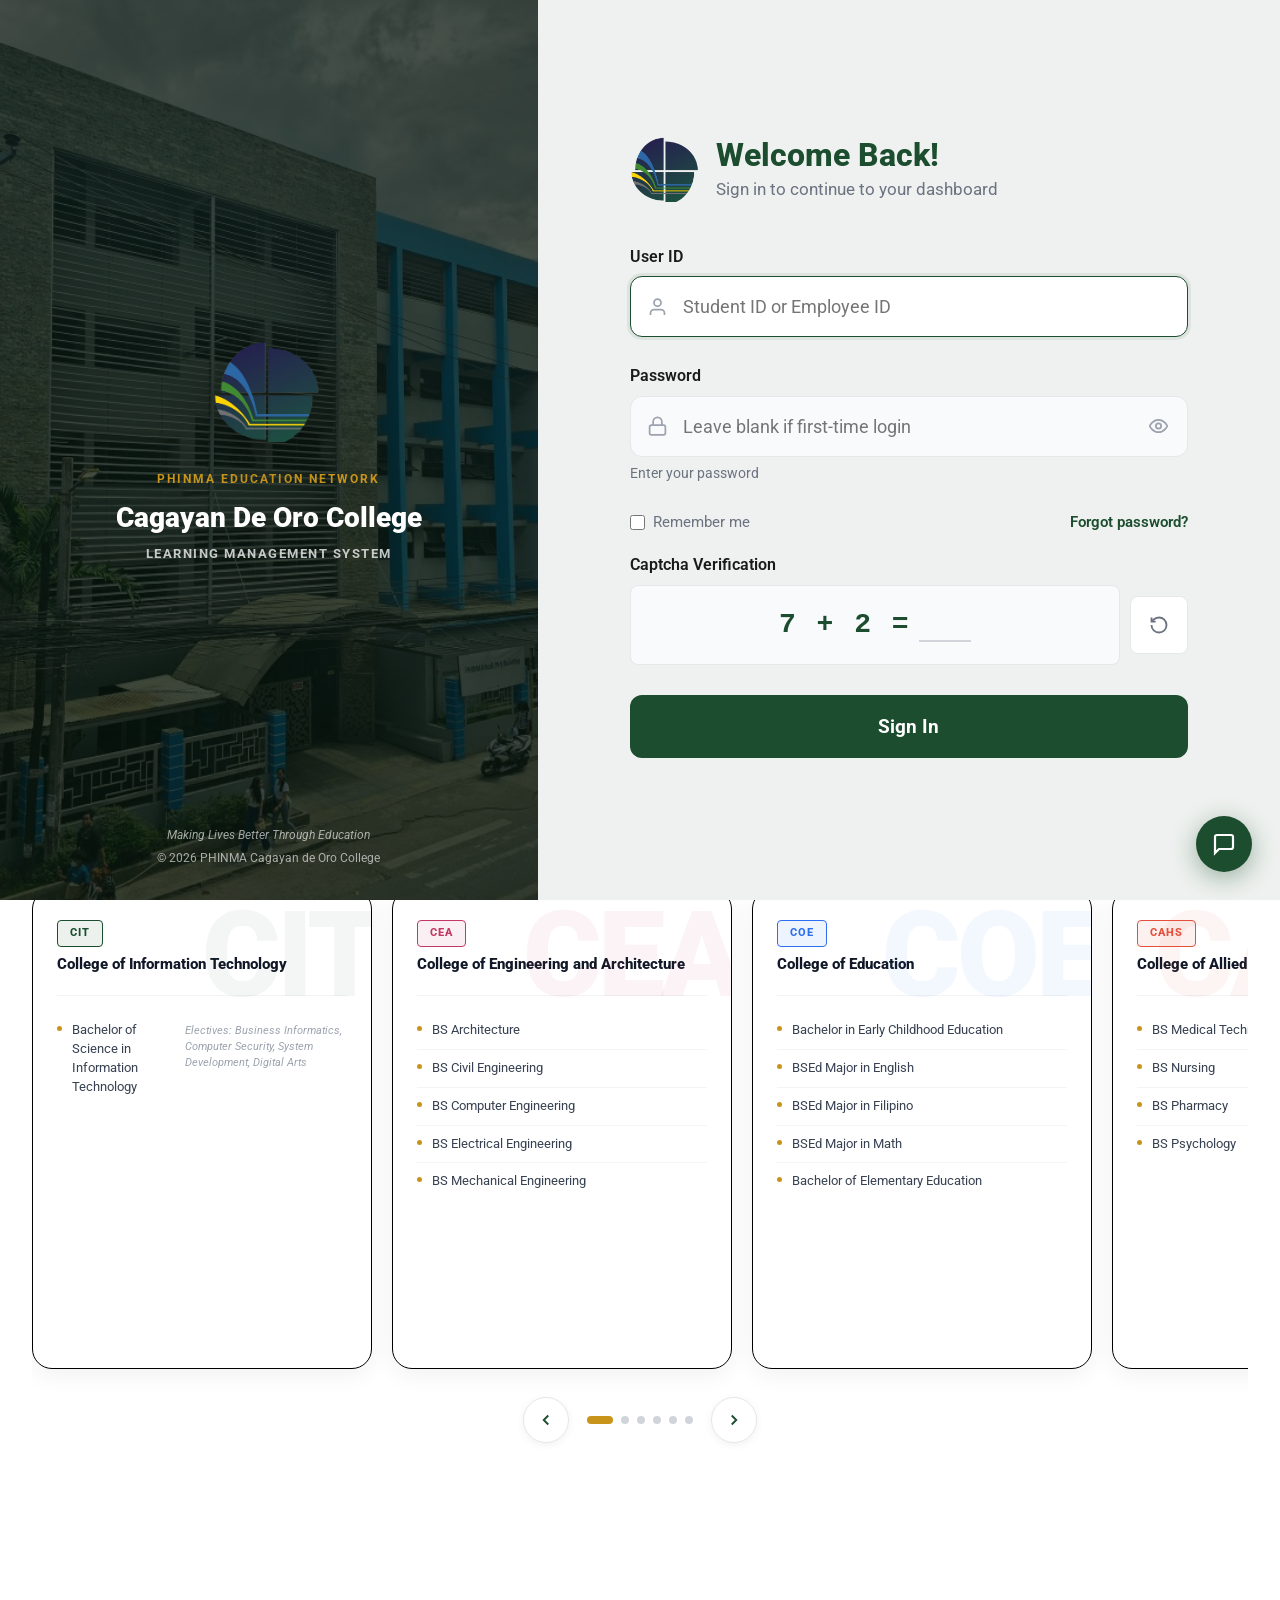
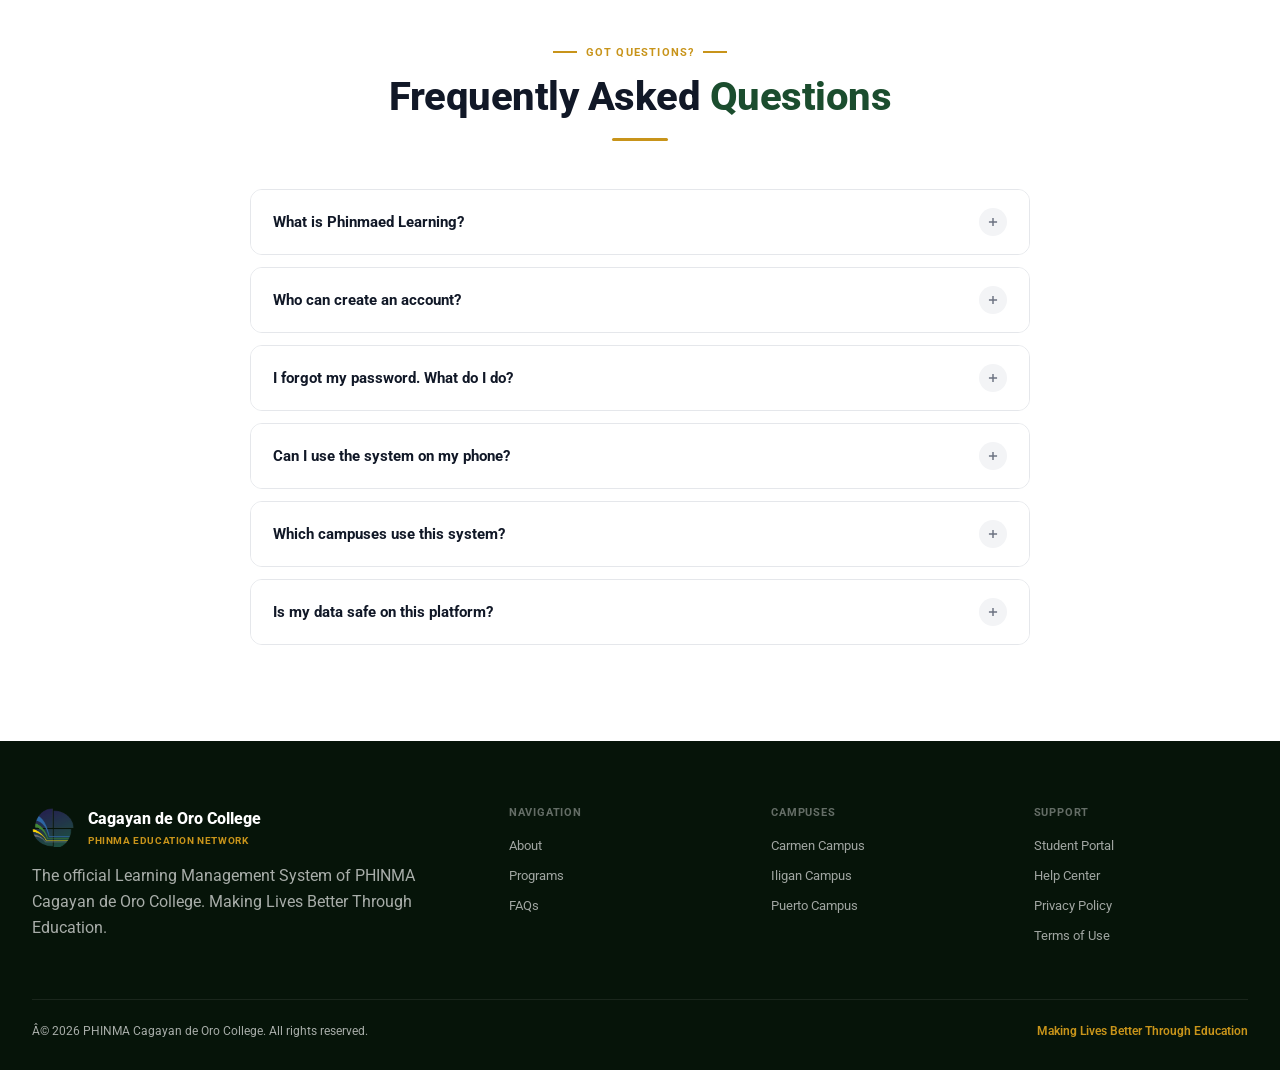
==== commit f724c169: "combine JWT and CRLF for security" ====
--- a/index.html
+++ b/index.html
@@ -81,9 +81,8 @@
         .nav-actions { display: flex; align-items: center; gap: 10px; flex-shrink: 0; }
         .btn-nav-reg { padding: 9px 20px; background: transparent; color: var(--gold); border: 2px solid var(--gold); border-radius: 6px; font-size: 13px; font-weight: 700; cursor: pointer; font-family: inherit; transition: background .15s, color .15s; white-space: nowrap; }
         .btn-nav-reg:hover { background: var(--gold); color: #fff; }
-        .btn-nav-login { padding: 9px 20px; background: transparent; color: var(--green); border: 2px solid var(--green); border-radius: 6px; font-size: 13px; font-weight: 700; display: inline-block; white-space: nowrap; transition: background .2s, color .2s, transform .15s, box-shadow .2s; cursor:pointer; font-family:inherit; text-decoration:none; }
-        .btn-nav-login:hover { background: var(--green); color: #fff; transform: translateY(-2px); box-shadow: 0 8px 20px rgba(27,77,46,.28); }
-        .btn-nav-login:active { transform: translateY(0); box-shadow: none; }
+        .btn-nav-login { padding: 9px 20px; background: transparent; color: var(--green); border: 2px solid var(--green); border-radius: 6px; font-size: 13px; font-weight: 700; display: inline-block; white-space: nowrap; transition: background .15s; cursor:pointer; font-family:inherit; }
+        .btn-nav-login:hover { background: #eef6f1; }
         .hamburger { display: none; background: none; border: 1.5px solid var(--gray-300); border-radius: 6px; padding: 7px 9px; cursor: pointer; color: var(--gray-700); }
         .hamburger:hover { background: var(--gray-100); }
         .mobile-nav { display: none; background: #fff; border-bottom: 1px solid var(--gray-200); padding: 12px 28px 20px; position: sticky; top: 76px; z-index: 899; box-shadow: 0 6px 20px rgba(0,0,0,.07); }
@@ -541,6 +540,60 @@
         .fp-success-box h3 { font-size:18px; font-weight:700; color:#111827; margin:0 0 8px; }
         .fp-success-box p { font-size:14px; color:#6b7280; margin:0 0 24px; }
 
+        /* â”€â”€ SIGN-IN LANDING â”€â”€ the app now opens straight into this split-
+           screen sign-in instead of the marketing homepage. Same modal
+           element/JS as before (#signin-backdrop, openSignIn/closeSignIn) â€”
+           only the chrome is different here, via ID selectors that outrank
+           the shared .modal-backdrop rules above. */
+        #signin-backdrop.open { background:#eef1ef; backdrop-filter:none; padding:0; align-items:stretch; justify-content:stretch; }
+        #signin-backdrop .si-brand-panel {
+            position:relative; flex:1 1 42%; max-width:620px; display:flex; flex-direction:column;
+            align-items:center; justify-content:center; text-align:center; overflow:hidden; padding:48px; color:#fff;
+        }
+        #signin-backdrop .si-brand-bg { position:absolute; inset:0; background:#0f2e1a url('assets/images/campus-building.jpg') center/cover; }
+        #signin-backdrop .si-brand-overlay { position:absolute; inset:0; background:rgba(6,20,10,.74); }
+        #signin-backdrop .si-brand-content { position:relative; z-index:1; }
+        #signin-backdrop .si-brand-seal { width:112px; height:112px; object-fit:contain; margin:0 auto 22px; filter:drop-shadow(0 8px 24px rgba(0,0,0,.4)); }
+        #signin-backdrop .si-brand-kicker { font-size:12px; font-weight:700; letter-spacing:2px; text-transform:uppercase; color:var(--gold); margin-bottom:12px; }
+        #signin-backdrop .si-brand-college { font-size:28px; font-weight:900; line-height:1.2; margin-bottom:10px; }
+        #signin-backdrop .si-brand-tagline { font-size:12.5px; font-weight:700; letter-spacing:1.5px; text-transform:uppercase; color:rgba(255,255,255,.75); }
+        #signin-backdrop .si-brand-footer { position:absolute; left:0; right:0; bottom:32px; z-index:1; font-size:12px; color:rgba(255,255,255,.62); text-align:center; }
+        #signin-backdrop .si-brand-footer .si-brand-motto { font-style:italic; margin-bottom:4px; }
+        #signin-backdrop .si-form-side { flex:1 1 58%; display:flex; align-items:center; justify-content:center; padding:32px; overflow-y:auto; }
+        /* No card â€” the form sits directly on the plain background, no
+           white box/shadow/border around it. */
+        #signin-backdrop .si-form-side .reg-modal { background:transparent; box-shadow:none; border-radius:0; animation:none; }
+        #signin-backdrop .si-form-side .modal-hdr { background:transparent; border-bottom:none; border-radius:0; }
+        /* Bigger card: scale up the header, body padding and fields beyond
+           the compact modal defaults used elsewhere on the site. */
+        #signin-backdrop .si-form-side .modal-hdr { padding:48px 60px 30px; }
+        #signin-backdrop .si-form-side .modal-hdr img { width:72px; height:72px; }
+        #signin-backdrop .si-form-side .modal-hdr-text h2 { font-size:32px; }
+        #signin-backdrop .si-form-side .modal-hdr-text p { font-size:17px; }
+        #signin-backdrop .si-form-side .modal-body { padding:8px 60px 56px; }
+        #signin-backdrop .si-form-side .si-label { font-size:16px; }
+        #signin-backdrop .si-form-side .si-input { padding:19px 19px 19px 52px; font-size:18px; border-radius:12px; }
+        #signin-backdrop .si-form-side .si-icon svg { width:21px; height:21px; }
+        #signin-backdrop .si-form-side .si-icon { left:17px; }
+        #signin-backdrop .si-form-side .si-pw-toggle { right:15px; }
+        #signin-backdrop .si-form-side .si-pw-toggle svg { width:21px; height:21px; }
+        #signin-backdrop .si-form-side .si-hint { font-size:14px; }
+        #signin-backdrop .si-form-side .si-group { margin-bottom:26px; }
+        #signin-backdrop .si-form-side .si-remember, #signin-backdrop .si-form-side .si-forgot { font-size:15px; }
+        #signin-backdrop .si-form-side .si-captcha-box { padding:17px 22px; }
+        #signin-backdrop .si-form-side .si-captcha-box span,
+        #signin-backdrop .si-form-side .si-captcha-inline-input { font-size:28px; }
+        #signin-backdrop .si-form-side .si-captcha-reload { width:58px; height:58px; }
+        #signin-backdrop .si-form-side .si-captcha-reload svg { width:20px; height:20px; }
+        #signin-backdrop .si-form-side .si-btn { padding:20px; font-size:19px; border-radius:12px; }
+        #signin-backdrop .modal-close { display:none; }
+        @media (max-width: 860px) {
+            #signin-backdrop.open { flex-direction:column; overflow-y:auto; }
+            #signin-backdrop .si-brand-panel { flex:0 0 auto; min-height:200px; padding:32px; }
+            #signin-backdrop .si-brand-footer { display:none; }
+            #signin-backdrop .si-form-side { padding:24px 20px 40px; }
+        }
+
         /* â”€â”€ RESPONSIVE â”€â”€â”€â”€â”€â”€â”€â”€â”€â”€â”€â”€â”€â”€â”€â”€â”€â”€â”€â”€â”€â”€â”€ */
         @media (max-width:1100px) {
             .feat-layout { grid-template-columns:1fr; gap:40px; }
@@ -581,6 +634,10 @@
 </head>
 <body>
 
+<!-- The full marketing site still exists below, unchanged, but the app now
+     opens straight into the sign-in screen (see #signin-backdrop) instead of
+     this homepage — kept hidden so nothing here is lost. -->
+<div id="site-marketing" style="display:none;">
 
 <!-- NAVBAR -->
 <nav class="navbar" id="navbar">
@@ -599,7 +656,7 @@
         </ul>
         <div class="nav-actions">
             <button class="btn-nav-reg" onclick="openReg()">Register Here</button>
-                <a class="btn-nav-login" href="app/login.html">Sign In</a>
+                <button class="btn-nav-login" onclick="openSignIn()">Sign In</button>
         </div>
         <button class="hamburger" id="hamburger" aria-label="Menu">
             <svg width="20" height="20" viewBox="0 0 24 24" fill="none" stroke="currentColor" stroke-width="2.2">
@@ -616,7 +673,7 @@
     <a href="#faq"      onclick="closeNav()">FAQs</a>
     <div class="mobile-nav-btns">
         <button class="btn-nav-reg" onclick="closeNav();openReg()">Register Here</button>
-                <a class="btn-nav-login" href="app/login.html">Sign In</a>
+                <button class="btn-nav-login" onclick="closeNav();openSignIn()">Sign In</button>
     </div>
 </div>
 
@@ -992,7 +1049,7 @@
             </div>
             <div class="footer-col">
                 <h4>Support</h4>
-                <a href="app/login.html">Student Portal</a>
+                <a href="#" onclick="openSignIn();return false;">Student Portal</a>
                 <a href="#">Help Center</a>
                 <a href="#">Privacy Policy</a>
                 <a href="#">Terms of Use</a>
@@ -1009,6 +1066,8 @@
 <button class="scroll-top" id="scroll-top" onclick="window.scrollTo({top:0,behavior:'smooth'})" aria-label="Scroll to top">
     <svg width="18" height="18" viewBox="0 0 24 24" fill="none" stroke="currentColor" stroke-width="2.5"><polyline points="18 15 12 9 6 15"/></svg>
 </button>
+
+</div><!-- /#site-marketing -->
 
 <!-- REGISTRATION MODAL -->
 <div class="modal-backdrop" id="reg-backdrop" onclick="if(event.target===this)closeReg()">
@@ -1172,14 +1231,31 @@
     </div>
 </div>
 
-<!-- SIGN IN MODAL -->
+<!-- SIGN IN MODAL — this is now the app's landing screen; it opens by
+     default (see openSignIn() call near the closing </body>) instead of
+     the marketing homepage above, which is kept but hidden. -->
 <div class="modal-backdrop" id="signin-backdrop" onclick="if(event.target===this)closeSignIn()">
-    <div class="reg-modal" style="max-width:480px;">
+    <div class="si-brand-panel">
+        <div class="si-brand-bg"></div>
+        <div class="si-brand-overlay"></div>
+        <div class="si-brand-content">
+            <img class="si-brand-seal" src="assets/images/app-icon.png" alt="COC Seal">
+            <div class="si-brand-kicker">Phinma Education Network</div>
+            <div class="si-brand-college">Cagayan De Oro College</div>
+            <div class="si-brand-tagline">Learning Management System</div>
+        </div>
+        <div class="si-brand-footer">
+            <div class="si-brand-motto">Making Lives Better Through Education</div>
+            <div>&copy; 2026 PHINMA Cagayan de Oro College</div>
+        </div>
+    </div>
+    <div class="si-form-side">
+    <div class="reg-modal" style="max-width:760px;">
         <div class="modal-hdr">
             <img src="assets/images/app-icon.png" alt="COC Seal">
             <div class="modal-hdr-text">
                 <h2>Welcome Back!</h2>
-                <p>Sign in to continue to your home page</p>
+                <p>Sign in to continue to your dashboard</p>
             </div>
             <button class="modal-close" onclick="closeSignIn()">&#x2715;</button>
         </div>
@@ -1187,9 +1263,9 @@
             <div class="rmsg" id="signin-msg" role="alert"></div>
             <form id="form-signin" onsubmit="submitSignIn(event)" novalidate>
 
-                <!-- School ID -->
+                <!-- User ID -->
                 <div class="si-group">
-                    <label class="si-label" for="si-uid">School ID</label>
+                    <label class="si-label" for="si-uid">User ID</label>
                     <div class="si-wrap">
                         <span class="si-icon"><svg width="16" height="16" viewBox="0 0 24 24" fill="none" stroke="currentColor" stroke-width="2"><path d="M20 21v-2a4 4 0 0 0-4-4H8a4 4 0 0 0-4 4v2"/><circle cx="12" cy="7" r="4"/></svg></span>
                         <input class="si-input" type="text" id="si-uid" placeholder="Student ID or Employee ID" required maxlength="64" autocomplete="username">
@@ -1233,9 +1309,8 @@
 
                 <button type="submit" class="si-btn">Sign In</button>
             </form>
-
-            <p class="si-switch">No account? <button type="button" class="si-switch-link" onclick="closeSignIn();openReg()">Go to Register Here</button></p>
-        </div>
+        </div>
+    </div>
     </div>
 </div>
 
@@ -1365,6 +1440,45 @@
             <div id="set-pw-error" style="display:none;"></div>
             <button class="si-btn" id="set-pw-submit" onclick="submitSetFirstPassword()" style="margin-top:6px;">
                 <span id="set-pw-btn-text">Set Password &amp; Continue</span>
+            </button>
+        </div>
+    </div>
+</div>
+
+<!-- SET PHINMAED EMAIL MODAL — shown when a bulk-imported account has no real email on file -->
+<style>
+    #set-email-modal { position:fixed; inset:0; background:rgba(0,0,0,.65); backdrop-filter:blur(5px); z-index:9001; display:flex; align-items:center; justify-content:center; padding:20px; animation:bdFadeIn .15s; }
+    #set-email-modal[hidden] { display:none; animation:none; }
+</style>
+<div id="set-email-modal" hidden aria-hidden="true">
+    <div class="reg-modal" style="max-width:460px;">
+        <div class="modal-hdr">
+            <img src="assets/images/app-icon.png" alt="COC Seal">
+            <div class="modal-hdr-text">
+                <h2>Add Your Email</h2>
+                <p>One more step before entering the system</p>
+            </div>
+        </div>
+        <div class="modal-body">
+            <div style="background:#f0fdf4;border:1.5px solid #bbf7d0;border-radius:10px;padding:14px 16px;margin-bottom:20px;display:flex;gap:12px;align-items:flex-start;">
+                <svg width="20" height="20" style="color:#16a34a;flex-shrink:0;margin-top:1px" viewBox="0 0 24 24" fill="none" stroke="currentColor" stroke-width="2"><path d="M4 4h16c1.1 0 2 .9 2 2v12c0 1.1-.9 2-2 2H4c-1.1 0-2-.9-2-2V6c0-1.1.9-2 2-2z"/><polyline points="22,6 12,13 2,6"/></svg>
+                <div>
+                    <div style="font-size:13px;font-weight:700;color:#15803d;margin-bottom:3px;">No email on file</div>
+                    <div style="font-size:13px;color:#166534;line-height:1.5;">Your account was set up by an administrator without an email address. Enter your <strong>PHINMAed email</strong> so we can reach you and you can recover your account if needed.</div>
+                </div>
+            </div>
+
+            <div class="si-group">
+                <label class="si-label" for="phinmaed-email">PHINMAed Email <span style="color:#dc2626">*</span></label>
+                <div class="si-wrap">
+                    <span class="si-icon"><svg width="16" height="16" viewBox="0 0 24 24" fill="none" stroke="currentColor" stroke-width="2"><path d="M4 4h16c1.1 0 2 .9 2 2v12c0 1.1-.9 2-2 2H4c-1.1 0-2-.9-2-2V6c0-1.1.9-2 2-2z"/><polyline points="22,6 12,13 2,6"/></svg></span>
+                    <input class="si-input" type="email" id="phinmaed-email" placeholder="juan.delacruz@phinmaed.com" maxlength="254" autocomplete="email">
+                </div>
+            </div>
+
+            <div id="set-email-error" style="display:none;"></div>
+            <button class="si-btn" id="set-email-submit" onclick="submitSetPhinmaedEmail()" style="margin-top:6px;">
+                <span id="set-email-btn-text">Save &amp; Continue</span>
             </button>
         </div>
     </div>
@@ -1689,7 +1803,7 @@
             const u = res.data.user;
             const idLine = u.auto_id ? `<br>Your Student ID: <strong>${u.student_id}</strong>` : '';
             showMsg(
-                `<strong>Account created!</strong>${idLine}<br>You can now <a href="app/login.html" style="color:var(--green);font-weight:700;">sign in</a> with your Student ID and password.`,
+                `<strong>Account created!</strong>${idLine}<br>You can now <a href="#" onclick="closeReg();openSignIn();return false;" style="color:var(--green);font-weight:700;">sign in</a> with your Student ID and password.`,
                 'success'
             );
             document.getElementById('reg-step-3').style.display = 'none';
@@ -1760,6 +1874,11 @@
         document.body.style.overflow = '';
     }
 
+    // The app now opens straight into sign-in instead of the marketing
+    // homepage (the homepage markup is still there, just hidden via
+    // #site-marketing so nothing is lost, in case it's wanted again later).
+    openSignIn();
+
     // Password show/hide
     function toggleSiPw() {
         const inp = document.getElementById('si-pw');
@@ -1767,6 +1886,19 @@
         if (inp.type === 'password') { inp.type = 'text'; btn.style.color = 'var(--green)'; }
         else { inp.type = 'password'; btn.style.color = ''; }
     }
+
+    // Set by submitSignIn() from the login response, read by submitSetFirstPassword()
+    // once the password step (if any) is done, to decide whether the
+    // PHINMAed-email step comes next before reaching the dashboard.
+    let pendingNeedsPhinmaedEmail = false;
+
+    // CSRF guard token (see config/auth.php's Auth::check()) — handed out in
+    // the login response. Everything on THIS page before login (register,
+    // forgot-password, login itself) doesn't need it since Auth::check()
+    // only requires it once a session already exists; the set-first-
+    // password / set-phinmaed-email steps below run right after a login
+    // response, so they do need it attached.
+    let _csrfToken = null;
 
     // Submit sign in — validate captcha, call login API, redirect to role dashboard
     async function submitSignIn(e) {
@@ -1816,11 +1948,27 @@
             if (json.data && json.data.token) {
                 localStorage.setItem('jwt_token', json.data.token);
             }
-
-            // First login: no password yet — open the set-password modal
-            if (json.data && json.data.first_login) {
+            if (json.data && json.data.csrf_token) {
+                _csrfToken = json.data.csrf_token;
+            }
+
+            // A bulk-imported account with no email column gets a placeholder
+            // ("EMPID@pending.local") on creation — remembered here so it can
+            // be asked for after the password step (if any) instead of being
+            // dropped straight onto the dashboard with a fake address on file.
+            pendingNeedsPhinmaedEmail = !!(json.data && json.data.needs_phinmaed_email);
+
+            // First login (no password yet) OR a bulk-imported account still
+            // on its temp password — either way, set a real password first.
+            if (json.data && (json.data.first_login || json.data.must_change_password)) {
                 closeSignIn();
                 openSetPwModal();
+                return;
+            }
+
+            if (pendingNeedsPhinmaedEmail) {
+                closeSignIn();
+                openSetEmailModal();
                 return;
             }
 
@@ -2073,7 +2221,12 @@
             const res = await fetch('api/AuthAPI.php?action=set-first-password', {
                 method: 'POST',
                 credentials: 'include',
-                headers: { 'Content-Type': 'application/json', 'X-Requested-With': 'XMLHttpRequest' },
+                headers: {
+                    'Content-Type': 'application/json',
+                    'X-Requested-With': 'XMLHttpRequest',
+                    'Authorization': 'Bearer ' + (localStorage.getItem('jwt_token') || ''),
+                    'X-CSRF-Token': _csrfToken || '',
+                },
                 body: JSON.stringify({ new_password: newPw, confirm_password: confirmPw })
             }).then(r => r.json());
 
@@ -2083,8 +2236,19 @@
             }
 
             if (res.data && res.data.token) localStorage.setItem('jwt_token', res.data.token);
+            if (res.data && res.data.csrf_token) _csrfToken = res.data.csrf_token;
+
+            // Password's done — if this account also still has a placeholder
+            // email (no email column in the sheet it was imported from), ask
+            // for the real one next instead of going straight to the dashboard.
+            if (pendingNeedsPhinmaedEmail) {
+                document.getElementById('set-password-modal').setAttribute('hidden', '');
+                document.getElementById('set-password-modal').setAttribute('aria-hidden', 'true');
+                openSetEmailModal();
+                return;
+            }
+
             btnText.textContent = '✓ Password set! Redirecting…';
-
             const dest = (res.data && res.data.redirect) || 'app/dashboard.html';
             setTimeout(() => { window.location.href = dest; }, 900);
         } catch {
@@ -2093,6 +2257,63 @@
             if (!btnText.textContent.includes('Redirecting')) {
                 btn.disabled = false;
                 btnText.textContent = 'Set Password & Continue';
+            }
+        }
+    }
+
+    // ── Set PHINMAed Email Modal (bulk-imported account, no email on file) ──
+    function openSetEmailModal() {
+        const modal = document.getElementById('set-email-modal');
+        modal.removeAttribute('hidden');
+        modal.setAttribute('aria-hidden', 'false');
+        document.body.style.overflow = 'hidden';
+        setTimeout(() => document.getElementById('phinmaed-email').focus(), 80);
+    }
+
+    async function submitSetPhinmaedEmail() {
+        const email   = document.getElementById('phinmaed-email').value.trim();
+        const errEl   = document.getElementById('set-email-error');
+        const btn     = document.getElementById('set-email-submit');
+        const btnText = document.getElementById('set-email-btn-text');
+
+        errEl.style.display = 'none';
+        function showErr(msg) {
+            errEl.textContent = msg;
+            errEl.className   = 'auth-error';
+            errEl.style.display = 'block';
+        }
+
+        if (!email) { showErr('Enter your PHINMAed email address.'); return; }
+        if (!/^[^\s@]+@phinmaed\.com$/i.test(email)) {
+            showErr('Please use your PHINMAed email address (e.g. juan.delacruz@phinmaed.com).');
+            return;
+        }
+
+        btn.disabled = true;
+        btnText.textContent = 'Saving…';
+
+        try {
+            const res = await fetch('api/AuthAPI.php?action=set-phinmaed-email', {
+                method: 'POST',
+                credentials: 'include',
+                headers: { 'Content-Type': 'application/json', 'X-Requested-With': 'XMLHttpRequest' },
+                body: JSON.stringify({ email })
+            }).then(r => r.json());
+
+            if (!res.success) {
+                showErr(res.message || 'Failed to save email. Please try again.');
+                return;
+            }
+
+            btnText.textContent = '✓ Email saved! Redirecting…';
+            const dest = (res.data && res.data.redirect) || 'app/dashboard.html';
+            setTimeout(() => { window.location.href = dest; }, 900);
+        } catch {
+            showErr('Connection error. Please try again.');
+        } finally {
+            if (!btnText.textContent.includes('Redirecting')) {
+                btn.disabled = false;
+                btnText.textContent = 'Save & Continue';
             }
         }
     }
@@ -2117,17 +2338,13 @@
         }
     }
     loadFooterCampuses();
-
-    // Arriving from the login page's "No account? Register here" link
-    if (new URLSearchParams(location.search).get('reg') === '1') openReg();
 </script>
 
 <!-- VISITOR ASSISTANT -->
 <style>
     /* Chatbot button */
-    #vc-btn { position:fixed; bottom:28px; right:28px; width:56px; height:56px; border-radius:50%; background:var(--green); color:#fff; border:none; cursor:grab; display:flex; align-items:center; justify-content:center; box-shadow:0 6px 24px rgba(27,77,46,.4); z-index:9000; transition:transform .2s,box-shadow .2s; touch-action:none; user-select:none; }
+    #vc-btn { position:fixed; bottom:28px; right:28px; width:56px; height:56px; border-radius:50%; background:var(--green); color:#fff; border:none; cursor:pointer; display:flex; align-items:center; justify-content:center; box-shadow:0 6px 24px rgba(27,77,46,.4); z-index:9000; transition:transform .2s,box-shadow .2s; }
     #vc-btn:hover { transform:scale(1.08); box-shadow:0 10px 32px rgba(27,77,46,.5); }
-    #vc-btn.dragging { cursor:grabbing; transform:scale(1.05); box-shadow:0 14px 36px rgba(27,77,46,.55); transition:box-shadow .15s; }
     #vc-btn .vc-close { display:none; }
     #vc-btn.open .vc-open { display:none; }
     #vc-btn.open .vc-close { display:block; }
@@ -2218,76 +2435,13 @@
         { k:['contact','email','phone','number','reach','help','support','hotline'], a:'For assistance, contact COC through:\n\n• Email: info.coc@phinmaed.com\n• Carmen Campus: 0917-376-5105 · (088) 858-5867\n• Iligan Campus: 0927-120-9941\n• Puerto Campus: 0916-131-8980' },
     ];
 
-    function vcPositionPanel() {
-        const btn = document.getElementById('vc-btn');
-        const panel = document.getElementById('vc-panel');
-        const r = btn.getBoundingClientRect();
-        const panelW = Math.min(340, window.innerWidth - 24);
-        let left = r.right - panelW;
-        left = Math.max(12, Math.min(left, window.innerWidth - panelW - 12));
-        let bottom = window.innerHeight - r.top + 14;
-        bottom = Math.min(bottom, window.innerHeight - 24);
-        panel.style.width = panelW + 'px';
-        panel.style.left = left + 'px';
-        panel.style.right = 'auto';
-        panel.style.bottom = bottom + 'px';
-    }
-
     function vcToggle() {
-        if (vcJustDragged) return;
         const btn = document.getElementById('vc-btn');
         const panel = document.getElementById('vc-panel');
         btn.classList.toggle('open');
         panel.classList.toggle('open');
-        if (panel.classList.contains('open')) {
-            vcPositionPanel();
-            document.getElementById('vc-input').focus();
-        }
-    }
-
-    // ── Make the chat button draggable anywhere on screen ────────
-    let vcJustDragged = false;
-    (function initVcDrag() {
-        const btn = document.getElementById('vc-btn');
-        let dragging = false, moved = false, startX = 0, startY = 0, startLeft = 0, startTop = 0;
-
-        btn.addEventListener('pointerdown', e => {
-            if (e.button !== undefined && e.button !== 0 && e.pointerType === 'mouse') return;
-            dragging = true; moved = false;
-            const r = btn.getBoundingClientRect();
-            startX = e.clientX; startY = e.clientY;
-            startLeft = r.left; startTop = r.top;
-            btn.setPointerCapture(e.pointerId);
-        });
-
-        btn.addEventListener('pointermove', e => {
-            if (!dragging) return;
-            const dx = e.clientX - startX, dy = e.clientY - startY;
-            if (!moved && Math.hypot(dx, dy) > 5) { moved = true; btn.classList.add('dragging'); }
-            if (!moved) return;
-            e.preventDefault();
-            const w = btn.offsetWidth, h = btn.offsetHeight;
-            let newLeft = Math.max(8, Math.min(startLeft + dx, window.innerWidth - w - 8));
-            let newTop  = Math.max(8, Math.min(startTop + dy, window.innerHeight - h - 8));
-            btn.style.left = newLeft + 'px';
-            btn.style.top = newTop + 'px';
-            btn.style.right = 'auto';
-            btn.style.bottom = 'auto';
-            if (document.getElementById('vc-panel').classList.contains('open')) vcPositionPanel();
-        });
-
-        function endDrag(e) {
-            if (!dragging) return;
-            dragging = false;
-            btn.classList.remove('dragging');
-            if (moved) {
-                vcJustDragged = true;
-                setTimeout(() => { vcJustDragged = false; }, 50);
-            }
-        }
-        btn.addEventListener('pointerup', endDrag);
-        btn.addEventListener('pointercancel', endDrag);
-    })();
+        if (panel.classList.contains('open')) document.getElementById('vc-input').focus();
+    }
 
     function vcAsk(q) {
         vcAddMsg(q, 'user');
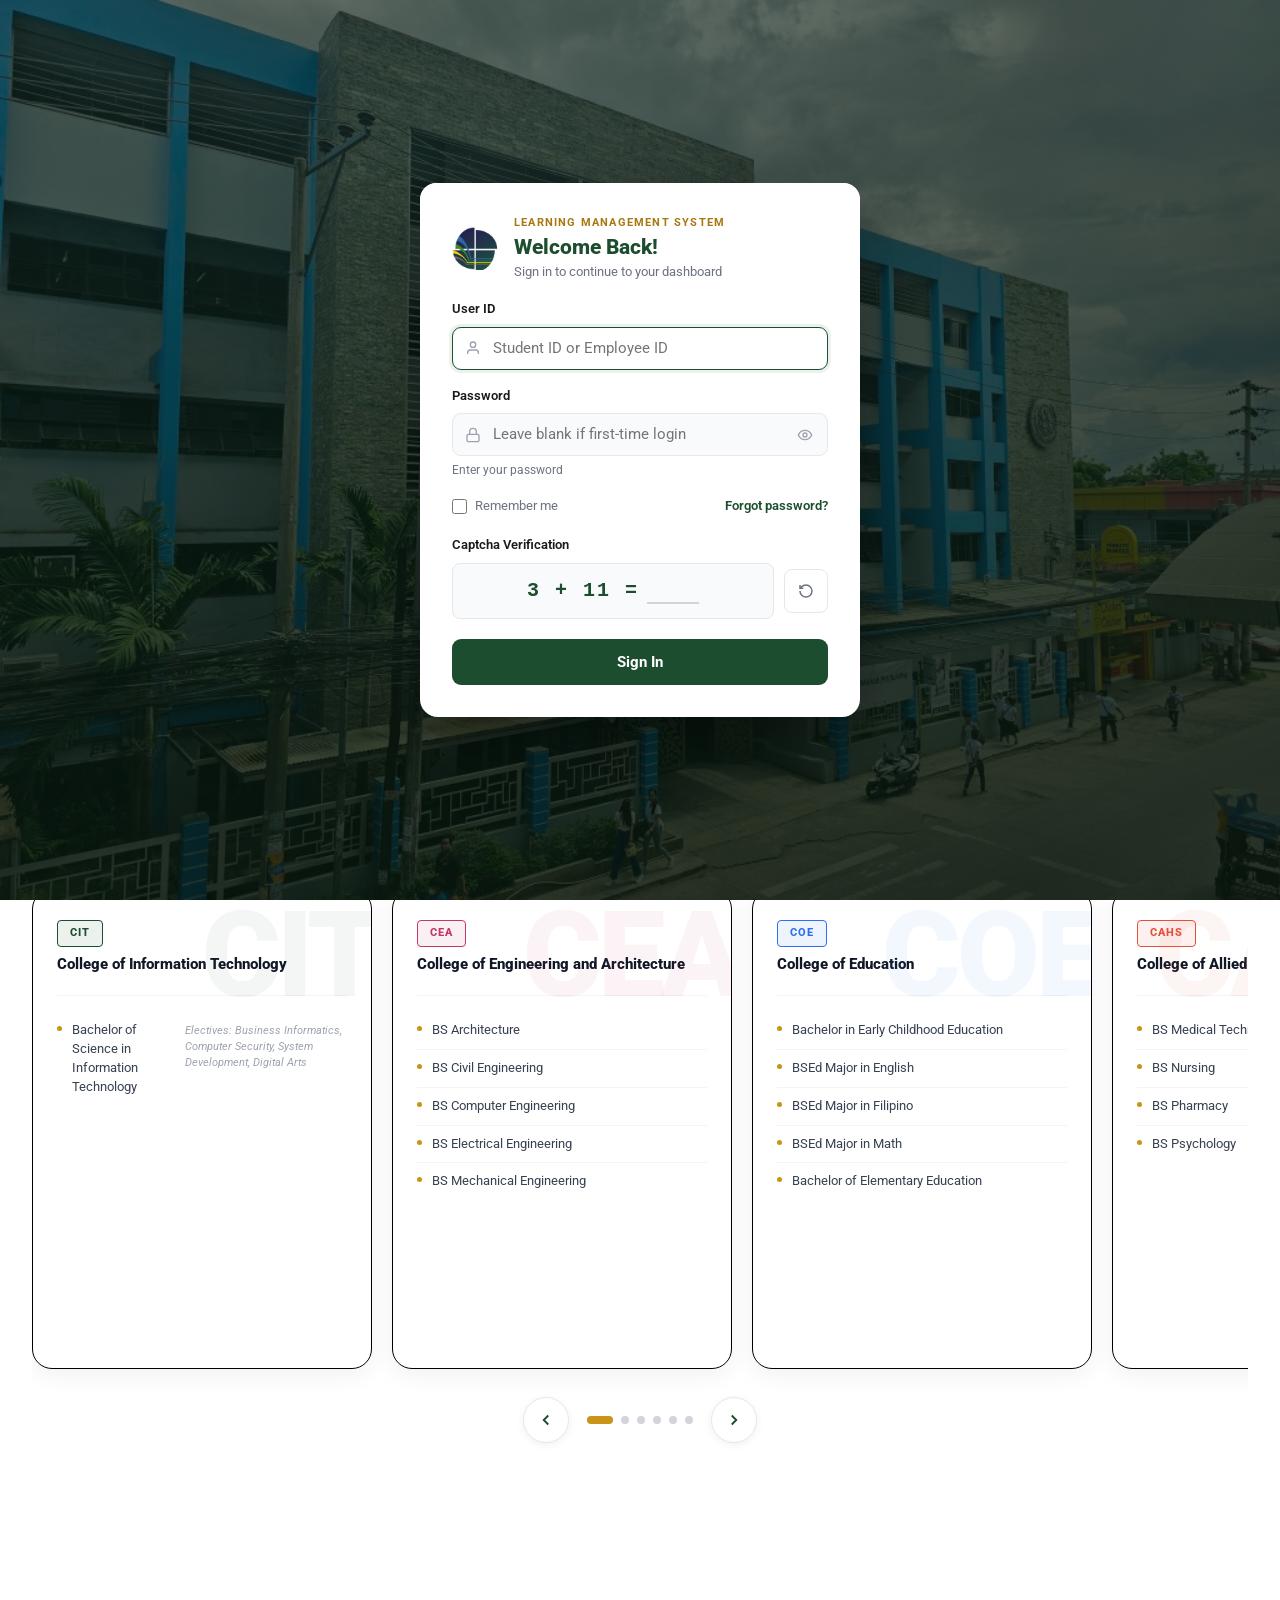
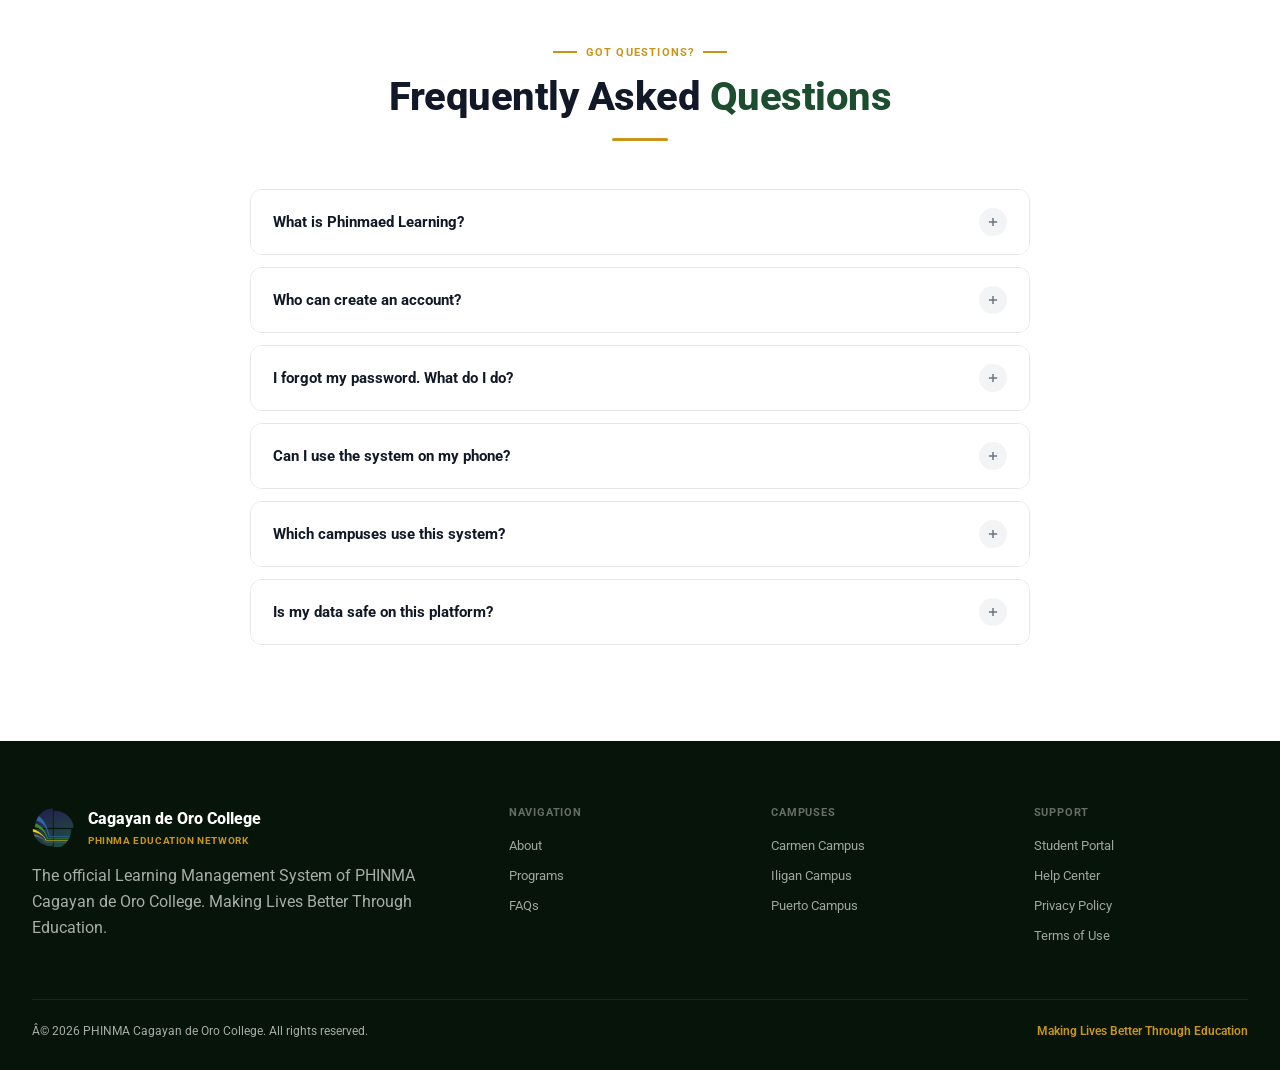
==== commit 425a64e9: "done with the checklist" ====
--- a/index.html
+++ b/index.html
@@ -1,4 +1,4 @@
-﻿<!DOCTYPE html>
+<!DOCTYPE html>
 <html lang="en">
 <head>
     <meta charset="UTF-8">
@@ -432,6 +432,11 @@
         .modal-hdr { background:#fff; border-radius:16px 16px 0 0; padding:20px 28px; display:flex; align-items:center; gap:14px; flex-shrink:0; border-bottom:1.5px solid var(--gray-200); }
         .modal-hdr img { width:44px; height:44px; object-fit:contain; flex-shrink:0; }
         .modal-hdr-text { flex:1; }
+        /* Only present on the sign-in card's header (see modal-hdr-text
+           above) — the college's brand panel text was hidden entirely when
+           the sign-in layout became a centered card over the full photo
+           background, so this is what still names the platform on-screen. */
+        .si-kicker { display:block; font-size:10.5px; font-weight:700; letter-spacing:1.2px; text-transform:uppercase; color:var(--gold-dark); margin-bottom:3px; }
         .modal-hdr-text h2 { font-size:17px; font-weight:800; color:var(--green); line-height:1.2; margin-bottom:2px; }
         .modal-hdr-text p  { font-size:12px; color:var(--gray-500); }
         .modal-close { width:34px; height:34px; border-radius:50%; border:none; background:var(--gray-100); color:var(--gray-600); font-size:18px; cursor:pointer; display:flex; align-items:center; justify-content:center; flex-shrink:0; transition:background .15s; font-family:inherit; }
@@ -508,15 +513,22 @@
         .si-pw-toggle { position:absolute; right:10px; top:50%; transform:translateY(-50%); background:none; border:none; cursor:pointer; color:#9ca3af; padding:4px; display:flex; transition:color .15s; }
         .si-pw-toggle:hover { color:var(--green); }
         .si-hint { font-size:12px; color:#6b7280; margin-top:5px; }
-        .si-options { display:flex; justify-content:space-between; align-items:center; margin-bottom:18px; }
-        .si-remember { display:flex; align-items:center; gap:8px; font-size:13px; color:#6b7280; cursor:pointer; }
-        .si-remember input { width:15px; height:15px; accent-color:var(--green); cursor:pointer; }
-        .si-forgot { font-size:13px; font-weight:600; color:var(--green); text-decoration:none; }
+        /* flex-wrap + nowrap-per-item so "Remember me" and "Forgot password?"
+           drop to their own line as whole phrases on a narrow screen instead
+           of each individually breaking mid-word (the actual mobile bug). */
+        .si-options { display:flex; flex-wrap:wrap; justify-content:space-between; align-items:center; gap:8px 16px; margin-bottom:18px; }
+        .si-remember { display:flex; align-items:center; gap:8px; font-size:13px; color:#6b7280; cursor:pointer; white-space:nowrap; }
+        .si-remember input { width:15px; height:15px; accent-color:var(--green); cursor:pointer; flex-shrink:0; }
+        .si-forgot { font-size:13px; font-weight:600; color:var(--green); text-decoration:none; white-space:nowrap; }
         .si-forgot:hover { text-decoration:underline; }
         .si-captcha-row { display:flex; gap:10px; align-items:center; }
-        .si-captcha-box { flex:1; background:#f9fafb; border:1.5px solid #e5e7eb; border-radius:8px; padding:10px 16px;
+        .si-captcha-box { flex:1; min-width:0; background:#f9fafb; border:1.5px solid #e5e7eb; border-radius:8px; padding:10px 12px;
             display:flex; align-items:center; justify-content:center; gap:8px;
-            font-family:'Courier New',monospace; font-size:22px; font-weight:700; color:var(--green); letter-spacing:2px; user-select:none; }
+            font-family:'Courier New',monospace; font-size:22px; font-weight:700; color:var(--green); letter-spacing:2px; user-select:none; white-space:nowrap; }
+        /* The equation text itself must never wrap — it has real spaces
+           ("4  +  3  ="), so a narrow flex box was breaking it across two
+           lines at those spaces. */
+        #si-captcha-eq { white-space:nowrap; }
         .si-captcha-inline-input {
             width:52px; min-width:0; text-align:center; font-family:'Courier New',monospace;
             font-size:22px; font-weight:700; color:var(--green);
@@ -540,58 +552,75 @@
         .fp-success-box h3 { font-size:18px; font-weight:700; color:#111827; margin:0 0 8px; }
         .fp-success-box p { font-size:14px; color:#6b7280; margin:0 0 24px; }
 
-        /* â”€â”€ SIGN-IN LANDING â”€â”€ the app now opens straight into this split-
-           screen sign-in instead of the marketing homepage. Same modal
-           element/JS as before (#signin-backdrop, openSignIn/closeSignIn) â€”
-           only the chrome is different here, via ID selectors that outrank
-           the shared .modal-backdrop rules above. */
-        #signin-backdrop.open { background:#eef1ef; backdrop-filter:none; padding:0; align-items:stretch; justify-content:stretch; }
-        #signin-backdrop .si-brand-panel {
-            position:relative; flex:1 1 42%; max-width:620px; display:flex; flex-direction:column;
-            align-items:center; justify-content:center; text-align:center; overflow:hidden; padding:48px; color:#fff;
-        }
+        /* â”€â”€ SIGN-IN LANDING â”€â”€ the app now opens straight into this
+           centered sign-in screen instead of the marketing homepage. Same
+           modal element/JS as before (#signin-backdrop, openSignIn/
+           closeSignIn) â€” only the chrome is different here, via ID
+           selectors that outrank the shared .modal-backdrop rules above.
+           Layout: the campus photo is a full-bleed background behind
+           everything, and a single white card floats centered on top of it
+           â€” one layout that already works identically at any width, so
+           mobile only needs to trim the card's own padding, not rebuild
+           the whole page. */
+        #signin-backdrop.open {
+            /* position:fixed (not relative) — this must stay pinned over the
+               whole viewport like the base .modal-backdrop rule; overriding
+               it to relative here let the page's own content (the marketing
+               footer) scroll in above it, which is the bug this fixes. */
+            position:fixed; inset:0; overflow:hidden; backdrop-filter:none; background:#0c2415;
+            padding:24px; align-items:center; justify-content:center;
+        }
+        #signin-backdrop .si-brand-panel { position:absolute; inset:0; z-index:0; }
         #signin-backdrop .si-brand-bg { position:absolute; inset:0; background:#0f2e1a url('assets/images/campus-building.jpg') center/cover; }
-        #signin-backdrop .si-brand-overlay { position:absolute; inset:0; background:rgba(6,20,10,.74); }
-        #signin-backdrop .si-brand-content { position:relative; z-index:1; }
-        #signin-backdrop .si-brand-seal { width:112px; height:112px; object-fit:contain; margin:0 auto 22px; filter:drop-shadow(0 8px 24px rgba(0,0,0,.4)); }
-        #signin-backdrop .si-brand-kicker { font-size:12px; font-weight:700; letter-spacing:2px; text-transform:uppercase; color:var(--gold); margin-bottom:12px; }
-        #signin-backdrop .si-brand-college { font-size:28px; font-weight:900; line-height:1.2; margin-bottom:10px; }
-        #signin-backdrop .si-brand-tagline { font-size:12.5px; font-weight:700; letter-spacing:1.5px; text-transform:uppercase; color:rgba(255,255,255,.75); }
-        #signin-backdrop .si-brand-footer { position:absolute; left:0; right:0; bottom:32px; z-index:1; font-size:12px; color:rgba(255,255,255,.62); text-align:center; }
-        #signin-backdrop .si-brand-footer .si-brand-motto { font-style:italic; margin-bottom:4px; }
-        #signin-backdrop .si-form-side { flex:1 1 58%; display:flex; align-items:center; justify-content:center; padding:32px; overflow-y:auto; }
-        /* No card â€” the form sits directly on the plain background, no
-           white box/shadow/border around it. */
-        #signin-backdrop .si-form-side .reg-modal { background:transparent; box-shadow:none; border-radius:0; animation:none; }
-        #signin-backdrop .si-form-side .modal-hdr { background:transparent; border-bottom:none; border-radius:0; }
-        /* Bigger card: scale up the header, body padding and fields beyond
-           the compact modal defaults used elsewhere on the site. */
-        #signin-backdrop .si-form-side .modal-hdr { padding:48px 60px 30px; }
-        #signin-backdrop .si-form-side .modal-hdr img { width:72px; height:72px; }
-        #signin-backdrop .si-form-side .modal-hdr-text h2 { font-size:32px; }
-        #signin-backdrop .si-form-side .modal-hdr-text p { font-size:17px; }
-        #signin-backdrop .si-form-side .modal-body { padding:8px 60px 56px; }
-        #signin-backdrop .si-form-side .si-label { font-size:16px; }
-        #signin-backdrop .si-form-side .si-input { padding:19px 19px 19px 52px; font-size:18px; border-radius:12px; }
-        #signin-backdrop .si-form-side .si-icon svg { width:21px; height:21px; }
-        #signin-backdrop .si-form-side .si-icon { left:17px; }
-        #signin-backdrop .si-form-side .si-pw-toggle { right:15px; }
-        #signin-backdrop .si-form-side .si-pw-toggle svg { width:21px; height:21px; }
-        #signin-backdrop .si-form-side .si-hint { font-size:14px; }
-        #signin-backdrop .si-form-side .si-group { margin-bottom:26px; }
-        #signin-backdrop .si-form-side .si-remember, #signin-backdrop .si-form-side .si-forgot { font-size:15px; }
-        #signin-backdrop .si-form-side .si-captcha-box { padding:17px 22px; }
+        #signin-backdrop .si-brand-overlay { position:absolute; inset:0; background:linear-gradient(165deg, rgba(8,28,15,.62) 0%, rgba(6,20,10,.82) 100%); }
+        /* The card's own header already carries the seal + college name, so
+           the old full-panel brand text (which only had room to exist
+           alongside the form, not behind it) is dropped rather than
+           floated awkwardly over a card that would mostly cover it. */
+        #signin-backdrop .si-brand-content, #signin-backdrop .si-brand-footer { display:none; }
+
+        #signin-backdrop .si-form-side { position:relative; z-index:1; width:100%; max-width:440px; padding:0; }
+        #signin-backdrop .si-form-side .reg-modal {
+            max-width:none; background:#fff; border-radius:18px;
+            box-shadow:0 24px 64px rgba(0,0,0,.35); animation:modalSlide .25s cubic-bezier(.4,0,.2,1);
+        }
+        #signin-backdrop .si-form-side .modal-hdr { border-bottom:none; padding:32px 32px 8px; }
+        #signin-backdrop .si-form-side .modal-hdr img { width:48px; height:48px; }
+        #signin-backdrop .si-form-side .modal-hdr-text h2 { font-size:21px; }
+        #signin-backdrop .si-form-side .modal-hdr-text p { font-size:13px; }
+        #signin-backdrop .si-form-side .modal-body { padding:8px 32px 32px; max-height:calc(100vh - 130px); }
+        #signin-backdrop .si-form-side .si-label { font-size:13px; }
+        #signin-backdrop .si-form-side .si-input { padding:12px 14px 12px 40px; font-size:14.5px; border-radius:9px; }
+        #signin-backdrop .si-form-side .si-icon { left:13px; }
+        #signin-backdrop .si-form-side .si-pw-toggle { right:11px; }
+        #signin-backdrop .si-form-side .si-hint { font-size:12px; }
+        #signin-backdrop .si-form-side .si-group { margin-bottom:16px; }
+        #signin-backdrop .si-form-side .si-captcha-box { padding:11px 14px; }
         #signin-backdrop .si-form-side .si-captcha-box span,
-        #signin-backdrop .si-form-side .si-captcha-inline-input { font-size:28px; }
-        #signin-backdrop .si-form-side .si-captcha-reload { width:58px; height:58px; }
-        #signin-backdrop .si-form-side .si-captcha-reload svg { width:20px; height:20px; }
-        #signin-backdrop .si-form-side .si-btn { padding:20px; font-size:19px; border-radius:12px; }
+        #signin-backdrop .si-form-side .si-captcha-inline-input { font-size:20px; }
+        #signin-backdrop .si-form-side .si-captcha-reload { width:44px; height:44px; }
+        #signin-backdrop .si-form-side .si-btn { padding:14px; font-size:15px; border-radius:9px; }
         #signin-backdrop .modal-close { display:none; }
-        @media (max-width: 860px) {
-            #signin-backdrop.open { flex-direction:column; overflow-y:auto; }
-            #signin-backdrop .si-brand-panel { flex:0 0 auto; min-height:200px; padding:32px; }
-            #signin-backdrop .si-brand-footer { display:none; }
-            #signin-backdrop .si-form-side { padding:24px 20px 40px; }
+
+        /* â”€â”€ MOBILE SIGN-IN â”€â”€ same centered-card-over-photo layout â€” it
+           already scales down naturally, so mobile only needs its own
+           tighter card padding/backdrop inset and a smaller captcha row on
+           very narrow phones, not a rebuilt layout. */
+        @media (max-width: 520px) {
+            #signin-backdrop.open { padding:16px; }
+            #signin-backdrop .si-form-side .modal-hdr { padding:26px 22px 6px; }
+            #signin-backdrop .si-form-side .modal-hdr img { width:40px; height:40px; }
+            #signin-backdrop .si-form-side .modal-hdr-text h2 { font-size:19px; }
+            #signin-backdrop .si-form-side .modal-body { padding:6px 22px 26px; }
+        }
+        @media (max-width: 360px) {
+            /* Extra-narrow phones: trim the captcha row a little further so
+               the equation, answer box, and refresh button all still fit
+               comfortably on one line. */
+            #signin-backdrop .si-form-side .si-captcha-box { padding:9px 8px; gap:5px; }
+            #signin-backdrop .si-form-side .si-captcha-box span,
+            #signin-backdrop .si-form-side .si-captcha-inline-input { font-size:16px; }
+            #signin-backdrop .si-form-side .si-captcha-inline-input { width:36px; }
         }
 
         /* â”€â”€ RESPONSIVE â”€â”€â”€â”€â”€â”€â”€â”€â”€â”€â”€â”€â”€â”€â”€â”€â”€â”€â”€â”€â”€â”€â”€ */
@@ -1254,6 +1283,7 @@
         <div class="modal-hdr">
             <img src="assets/images/app-icon.png" alt="COC Seal">
             <div class="modal-hdr-text">
+                <span class="si-kicker">Learning Management System</span>
                 <h2>Welcome Back!</h2>
                 <p>Sign in to continue to your dashboard</p>
             </div>
@@ -2340,143 +2370,7 @@
     loadFooterCampuses();
 </script>
 
-<!-- VISITOR ASSISTANT -->
-<style>
-    /* Chatbot button */
-    #vc-btn { position:fixed; bottom:28px; right:28px; width:56px; height:56px; border-radius:50%; background:var(--green); color:#fff; border:none; cursor:pointer; display:flex; align-items:center; justify-content:center; box-shadow:0 6px 24px rgba(27,77,46,.4); z-index:9000; transition:transform .2s,box-shadow .2s; }
-    #vc-btn:hover { transform:scale(1.08); box-shadow:0 10px 32px rgba(27,77,46,.5); }
-    #vc-btn .vc-close { display:none; }
-    #vc-btn.open .vc-open { display:none; }
-    #vc-btn.open .vc-close { display:block; }
-    /* Chatbot panel */
-    #vc-panel { position:fixed; bottom:98px; right:28px; width:340px; background:#fff; border-radius:20px; box-shadow:0 16px 56px rgba(0,0,0,.18); z-index:8999; display:none; flex-direction:column; overflow:hidden; border:1.5px solid #e2ece7; max-height:500px; }
-    #vc-panel.open { display:flex; animation:vcIn .25s ease; }
-    @keyframes vcIn { from { opacity:0; transform:translateY(12px) scale(.97); } to { opacity:1; transform:none; } }
-    .vc-head { background:var(--green); padding:18px 20px; display:flex; align-items:center; gap:12px; flex-shrink:0; }
-    .vc-head-avatar { width:38px; height:38px; border-radius:50%; background:rgba(255,255,255,.18); display:flex; align-items:center; justify-content:center; color:#fff; flex-shrink:0; }
-    .vc-head-info { flex:1; }
-    .vc-head-info h5 { color:#fff; font-size:14px; font-weight:800; margin:0 0 2px; }
-    .vc-head-info span { color:rgba(255,255,255,.7); font-size:11px; }
-    .vc-online { width:8px; height:8px; border-radius:50%; background:#4ade80; flex-shrink:0; box-shadow:0 0 0 2px rgba(74,222,128,.3); }
-    .vc-msgs { flex:1; overflow-y:auto; padding:16px; display:flex; flex-direction:column; gap:10px; }
-    .vc-msg { max-width:82%; padding:10px 14px; border-radius:14px; font-size:13px; line-height:1.55; }
-    .vc-msg.bot { background:#f0f4f2; color:#1f2937; border-bottom-left-radius:4px; align-self:flex-start; }
-    .vc-msg.user { background:var(--green); color:#fff; border-bottom-right-radius:4px; align-self:flex-end; }
-        .vc-chips { padding:0 16px 10px; display:flex; flex-wrap:wrap; gap:6px; flex-shrink:0; max-height:130px; overflow-y:auto; scrollbar-width:thin; scrollbar-color:#c5d5ce transparent; }
-    .vc-chip { background:#f0f4f2; border:1.5px solid #d4e2d9; border-radius:20px; padding:6px 12px; font-size:12px; font-weight:600; color:var(--green-dark); cursor:pointer; transition:background .15s,border-color .15s; }
-    .vc-chip:hover { background:var(--green); color:#fff; border-color:var(--green); }
-    .vc-input-row { display:flex; gap:8px; padding:12px 14px; border-top:1px solid #e8f0ec; flex-shrink:0; }
-    #vc-input { flex:1; border:1.5px solid #d4e2d9; border-radius:10px; padding:9px 13px; font-size:13px; outline:none; transition:border-color .15s; font-family:inherit; }
-    #vc-input:focus { border-color:var(--green); }
-    #vc-send { width:36px; height:36px; border-radius:10px; background:var(--green); color:#fff; border:none; cursor:pointer; display:flex; align-items:center; justify-content:center; transition:background .15s; flex-shrink:0; }
-    #vc-send:hover { background:var(--green-dark); }
-</style>
-
-<!-- Chat button -->
-<button id="vc-btn" aria-label="Ask a question" onclick="vcToggle()">
-    <svg class="vc-open" width="24" height="24" viewBox="0 0 24 24" fill="none" stroke="currentColor" stroke-width="2.2"><path d="M21 15a2 2 0 0 1-2 2H7l-4 4V5a2 2 0 0 1 2-2h14a2 2 0 0 1 2 2z"/></svg>
-    <svg class="vc-close" width="22" height="22" viewBox="0 0 24 24" fill="none" stroke="currentColor" stroke-width="2.5"><line x1="18" y1="6" x2="6" y2="18"/><line x1="6" y1="6" x2="18" y2="18"/></svg>
-</button>
-
-<!-- Chat panel -->
-<div id="vc-panel">
-    <div class="vc-head">
-        <div class="vc-head-avatar">
-            <svg width="20" height="20" viewBox="0 0 24 24" fill="none" stroke="currentColor" stroke-width="2"><circle cx="12" cy="12" r="10"/><path d="M9.09 9a3 3 0 0 1 5.83 1c0 2-3 3-3 3"/><line x1="12" y1="17" x2="12.01" y2="17"/></svg>
-        </div>
-        <div class="vc-head-info">
-            <h5>Phinmaed Learning Assistant</h5>
-            <span>Ask me anything about Phinmaed Learning</span>
-        </div>
-        <div class="vc-online"></div>
-    </div>
-    <div class="vc-msgs" id="vc-msgs">
-        <div class="vc-msg bot">Hello! I am the Phinmaed Learning Assistant. How can I help you today?</div>
-    </div>
-    <div class="vc-chips" id="vc-chips">
-        <button class="vc-chip" onclick="vcAsk('How can I create an account?')">How can I create an account?</button>
-        <button class="vc-chip" onclick="vcAsk('What are the requirements to register?')">What are the requirements to register?</button>
-        <button class="vc-chip" onclick="vcAsk('Is Phinmaed Learning free to use?')">Is Phinmaed Learning free?</button>
-        <button class="vc-chip" onclick="vcAsk('What devices can I use Phinmaed Learning on?')">What devices can I use?</button>
-        <button class="vc-chip" onclick="vcAsk('How do I enroll in a class?')">How do I enroll in a class?</button>
-        <button class="vc-chip" onclick="vcAsk('I forgot my password, what do I do?')">Forgot my password</button>
-        <button class="vc-chip" onclick="vcAsk('How do I view my grades?')">How do I view my grades?</button>
-        <button class="vc-chip" onclick="vcAsk('How do I contact my instructor?')">How do I contact my instructor?</button>
-        <button class="vc-chip" onclick="vcAsk('What colleges and programs are offered?')">What colleges are offered?</button>
-        <button class="vc-chip" onclick="vcAsk('Where are the COC campuses located?')">Campus locations?</button>
-        <button class="vc-chip" onclick="vcAsk('Who can use Phinmaed Learning?')">Who can use Phinmaed Learning?</button>
-        <button class="vc-chip" onclick="vcAsk('How do I contact COC for help?')">Contact COC support</button>
-    </div>
-
-    <div class="vc-input-row">
-        <input id="vc-input" type="text" placeholder="Type your question..." onkeydown="if(event.key==='Enter')vcSend()">
-        <button id="vc-send" onclick="vcSend()" aria-label="Send">
-            <svg width="16" height="16" viewBox="0 0 24 24" fill="none" stroke="currentColor" stroke-width="2.5"><line x1="22" y1="2" x2="11" y2="13"/><polygon points="22 2 15 22 11 13 2 9 22 2"/></svg>
-        </button>
-    </div>
-</div>
-
 <script>
-    const vcQA = [
-        { k:['how can i create','create an account','sign up','register','registration','how to join','new account','make an account'], a:'Click the "Register Here" button at the top of this page. You will see two options:\n\n• Already enrolled at COC — fill in your student ID and details to activate your LMS account.\n• New applicant / not yet enrolled — submit a pre-registration form and our admissions team will contact you within 2 to 3 business days.' },
-        { k:['requirement','requirements','need to register','what do i need','documents','needed'], a:'To register on Phinmaed Learning you will need:\n\n• A valid COC student ID number (for enrolled students)\n• Your full name, email address, and date of birth\n• Your campus and college/program\n\nNew applicants only need a valid email address and basic personal information to pre-register.' },
-        { k:['free','cost','pay','fee','subscription','price'], a:'Yes, Phinmaed Learning is completely free for all enrolled PHINMA COC students, instructors, and staff. There are no subscription fees or hidden charges. Access is provided as part of your enrollment at COC.' },
-        { k:['device','devices','mobile','phone','tablet','laptop','computer','app','browser','android','ios'], a:'Phinmaed Learning is fully web-based and works on any device with a modern browser — laptop, desktop, smartphone, or tablet. No app download is required. Simply visit the LMS website and log in from any device.' },
-        { k:['enroll','enrollment','how do i enroll','join class','section','subject','class'], a:'To enroll in a class:\n\n1. Log in to your Phinmaed Learning account\n2. Go to the Enrollment section\n3. Select your semester, program, and section\n4. Enter the enrollment code given by your instructor or registrar\n5. Submit your enrollment\n\nContact your registrar if you do not have your enrollment code.' },
-        { k:['forgot','password','reset password','cannot login','lost password','change password'], a:'If you forgot your password:\n\n1. Go to the Phinmaed Learning Sign In page\n2. Click "Forgot Password"\n3. Enter your registered email address\n4. Check your email for a password reset link\n\nIf you still cannot access your account, contact your campus registrar or email info.coc@phinmaed.com.' },
-        { k:['view grades','check grades','my grades','grade','gradebook','gwa','result','scores'], a:'To view your grades:\n\n1. Log in to Phinmaed Learning\n2. Open the class where you want to check your grade\n3. Click on "Gradebook" or "My Grades"\n\nYour instructor updates grades after each quiz or activity. Contact your instructor directly if you notice any missing or incorrect grade.' },
-        { k:['contact instructor','message instructor','talk to teacher','reach instructor','communicate','messaging'], a:'Phinmaed Learning has a built-in messaging system. To contact your instructor:\n\n1. Log in and open your class\n2. Click on the "Messages" or chat icon\n3. Type your message and send\n\nYou can also see class announcements posted by your instructor in the Announcements section.' },
-        { k:['college','colleges','programs','courses','offered','bsit','bsn','architecture','engineering','education','criminology','cit','cea','coe','cahs','cma','sccj'], a:'COC has six colleges:\n\n• CIT — College of Information Technology (BSIT)\n• CEA — College of Engineering and Architecture (BS Architecture, Civil, Computer, Electrical, Mechanical Engineering)\n• COE — College of Education (BEEd, BSEd English/Filipino/Math, BECE)\n• CAHS — College of Allied Health Sciences (Medical Technology, Nursing, Pharmacy, Psychology)\n• CMA — College of Management and Accountancy (Accountancy, BSBA, Hospitality, Tourism)\n• SCCJ — School of Criminology and Criminal Justice (BS Criminology)' },
-        { k:['campus','location','where','address','carmen','iligan','puerto','cdo','cagayan'], a:'COC has three campuses:\n\n• Carmen Campus — Max Suniel St., Carmen, Cagayan de Oro 9000 · 0917-376-5105\n• Iligan Campus — Pedro Permites Rd., Brgy. Pala-o, Iligan City · 0927-120-9941\n• Puerto Campus — Purok 6, Puerto, Cagayan de Oro 9000 · 0916-131-8980' },
-        { k:['who can use','who uses','users','for students','for teachers','for faculty','for admin','roles','access'], a:'Phinmaed Learning is designed for three types of users:\n\n• Students — access lessons, take quizzes, view grades, enroll in classes, and message instructors\n• Instructors / Faculty — manage lessons, create quizzes, update grades, and communicate with students\n• Administrators / Dean — oversee enrollment, manage users, generate reports, and manage the academic system' },
-        { k:['what is','lms','learning management','platform','coc lms','about coc lms'], a:'Phinmaed Learning stands for Learning Management System. It is the official digital academic platform of PHINMA Cagayan de Oro College. It brings together everything needed for teaching and learning — online lessons, quizzes, grades, enrollment, messaging, and an AI assistant — all in one place.' },
-        { k:['quiz','assessment','exam','test','anti-cheat','timer'], a:'Phinmaed Learning supports auto-graded quizzes with countdown timers and anti-cheat measures such as tab-switch detection. Your instructor sets the quiz schedule and duration. Results are available immediately after submission.' },
-        { k:['ai','artificial intelligence','ai assistant','smart assistant'], a:'Phinmaed Learning includes an AI Learning Assistant available once you are logged in. You can ask it academic questions, get explanations on lessons, and receive personalized study guidance — anytime, anywhere.' },
-        { k:['contact','email','phone','number','reach','help','support','hotline'], a:'For assistance, contact COC through:\n\n• Email: info.coc@phinmaed.com\n• Carmen Campus: 0917-376-5105 · (088) 858-5867\n• Iligan Campus: 0927-120-9941\n• Puerto Campus: 0916-131-8980' },
-    ];
-
-    function vcToggle() {
-        const btn = document.getElementById('vc-btn');
-        const panel = document.getElementById('vc-panel');
-        btn.classList.toggle('open');
-        panel.classList.toggle('open');
-        if (panel.classList.contains('open')) document.getElementById('vc-input').focus();
-    }
-
-    function vcAsk(q) {
-        vcAddMsg(q, 'user');
-        document.getElementById('vc-chips').style.display = 'none';
-        setTimeout(() => vcRespond(q), 400);
-    }
-
-    function vcSend() {
-        const inp = document.getElementById('vc-input');
-        const q = inp.value.trim();
-        if (!q) return;
-        inp.value = '';
-        vcAddMsg(q, 'user');
-        document.getElementById('vc-chips').style.display = 'none';
-        setTimeout(() => vcRespond(q), 400);
-    }
-
-    function vcRespond(q) {
-        const lower = q.toLowerCase();
-        let answer = 'I am not sure about that. For detailed assistance, please contact us at info.coc@phinmaed.com or call your nearest COC campus.';
-        for (const item of vcQA) {
-            if (item.k.some(kw => lower.includes(kw))) { answer = item.a; break; }
-        }
-        vcAddMsg(answer, 'bot');
-    }
-
-    function vcAddMsg(text, who) {
-        const msgs = document.getElementById('vc-msgs');
-        const div = document.createElement('div');
-        div.className = 'vc-msg ' + who;
-        div.textContent = text;
-        msgs.appendChild(div);
-        msgs.scrollTop = msgs.scrollHeight;
-    }
-
     /* PWA — register here too (not just app/home.html) so offline caching
        is active from the very first visit, before the user even logs in. */
     if ('serviceWorker' in navigator) {
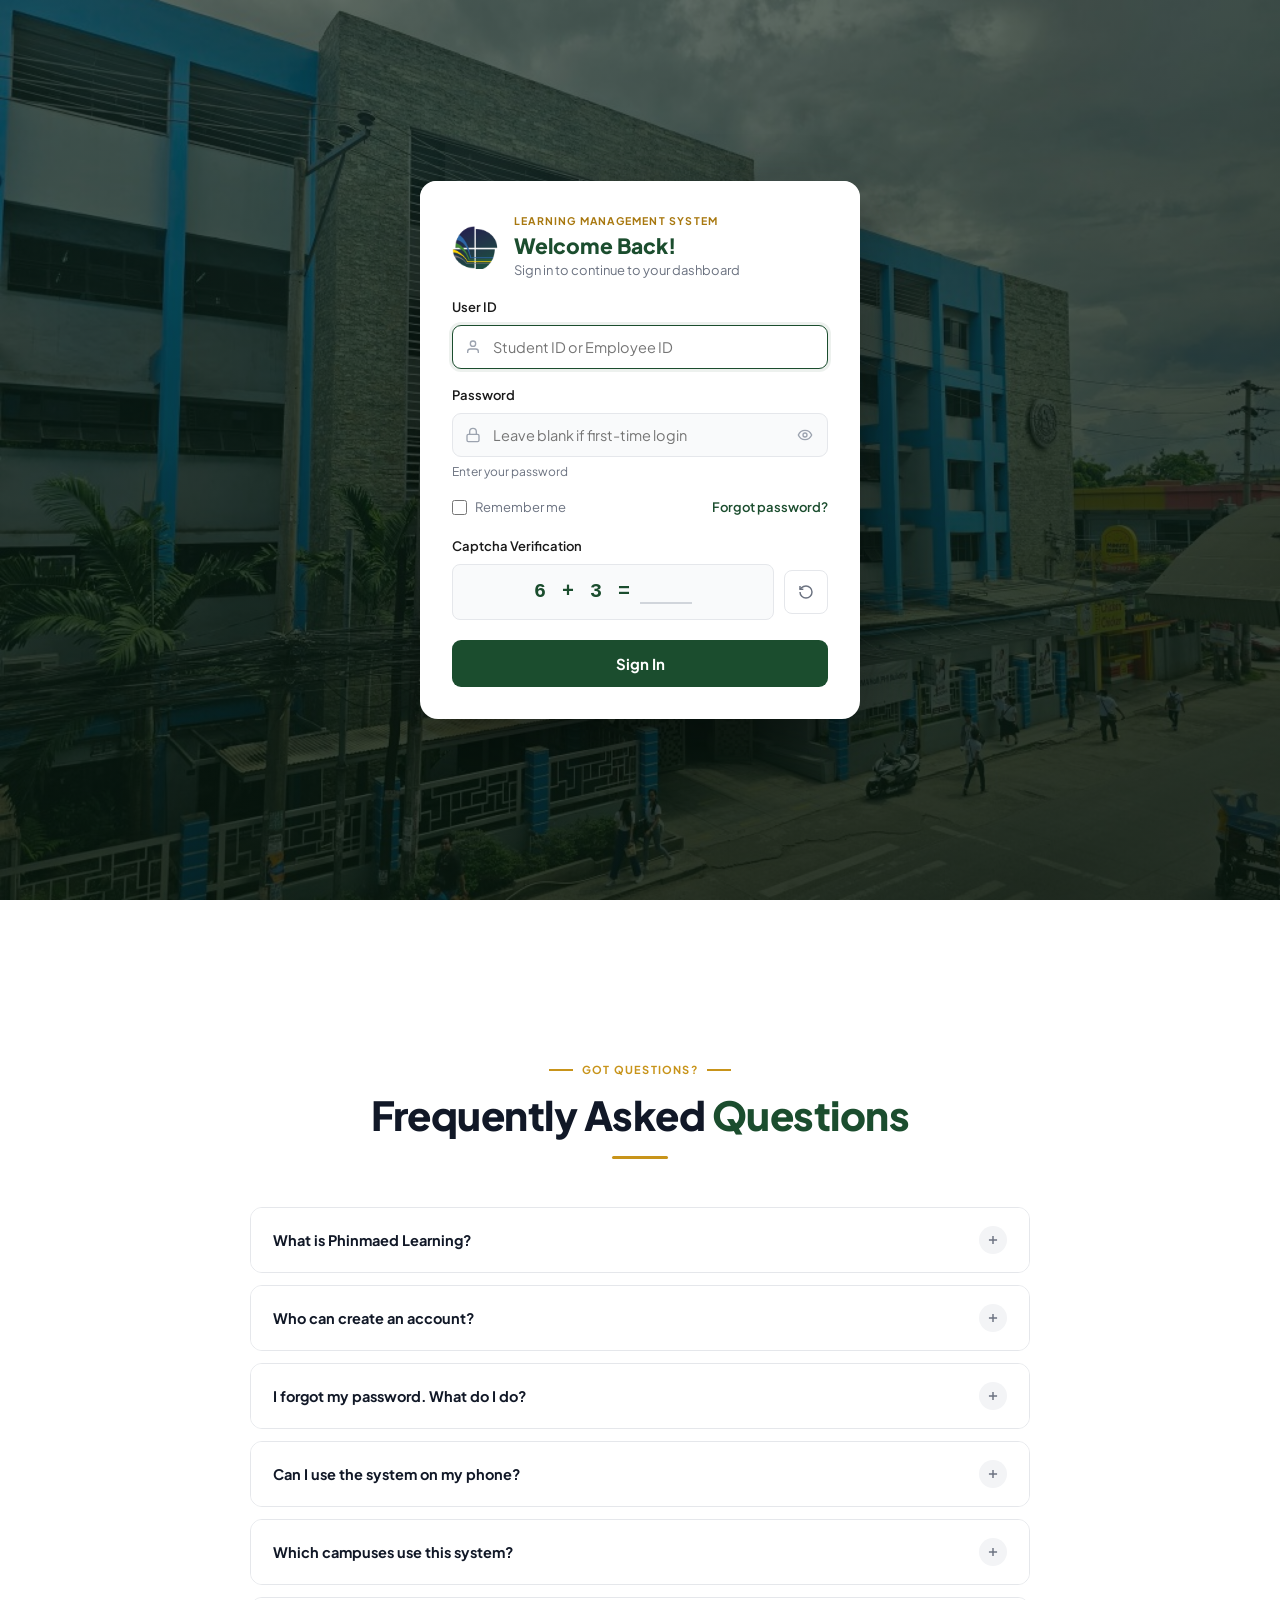
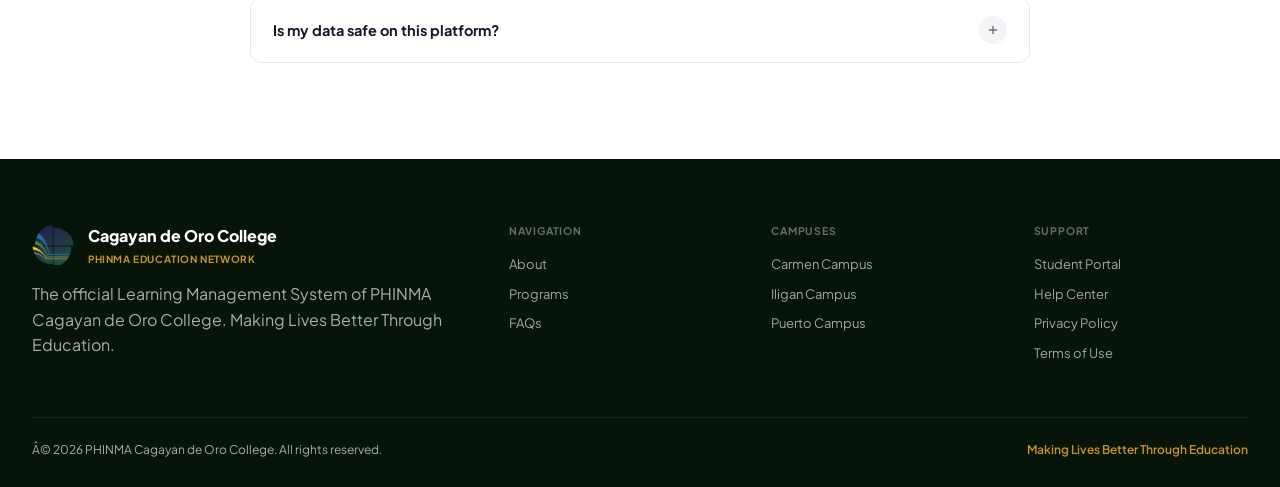
==== commit 97fc00e6: "sep14" ====
--- a/index.html
+++ b/index.html
@@ -11,7 +11,7 @@
     <meta name="theme-color" content="#00461B">
     <link rel="apple-touch-icon" href="assets/images/pwa-icon-192.png">
     <link rel="preconnect" href="https://fonts.googleapis.com">
-    <link href="https://fonts.googleapis.com/css2?family=Roboto:wght@300;400;500;700;900&display=swap" rel="stylesheet">
+    <link href="https://fonts.googleapis.com/css2?family=Plus+Jakarta+Sans:wght@400;500;600;700;800&display=swap" rel="stylesheet">
     <style>
         *, *::before, *::after { box-sizing: border-box; margin: 0; padding: 0; }
         :root {
@@ -35,7 +35,7 @@
             --shadow-lg:   0 16px 48px rgba(0,0,0,.14);
         }
         html { scroll-behavior: smooth; }
-        body { font-family: 'Roboto', -apple-system, BlinkMacSystemFont, sans-serif; background: #fff; color: var(--gray-900); line-height: 1.6; -webkit-font-smoothing: antialiased; }
+        body { font-family: 'Plus Jakarta Sans', -apple-system, BlinkMacSystemFont, 'Segoe UI', Roboto, sans-serif; background: #fff; color: var(--gray-900); line-height: 1.6; -webkit-font-smoothing: antialiased; }
         img { display: block; max-width: 100%; }
         a { text-decoration: none; }
 
@@ -220,39 +220,6 @@
         .center-block .sec-kicker { justify-content: center; }
         .center-block .sec-desc   { margin: 0 auto; }
         .gold-divider { width: 56px; height: 3px; background: var(--gold); border-radius: 2px; margin: 18px auto 0; }
-
-        /* ── MOBILE APP PREVIEW ──────────────────────── */
-        .mobile-preview { background: linear-gradient(180deg, #fbfaf5 0%, var(--cream) 100%); overflow: hidden; border-top: 1px solid var(--gray-200); border-bottom: 1px solid var(--gray-200); }
-        .mobile-grid { display: grid; grid-template-columns: 1fr 1fr; gap: 64px; align-items: center; }
-        .mp-text .sec-kicker { color: var(--gold-dark); }
-        .mp-text .sec-title { color: var(--gray-900); }
-        .mp-text .sec-title em { color: var(--green); }
-        .mp-text .sec-desc { color: var(--gray-600); }
-        .mp-points { margin-top: 28px; display: flex; flex-direction: column; gap: 16px; }
-        .mp-point { display: flex; gap: 14px; align-items: flex-start; }
-        .mp-point-icon { width: 36px; height: 36px; border-radius: 9px; background: #fff; border: 1.5px solid var(--gray-200); color: var(--green); display: flex; align-items: center; justify-content: center; flex-shrink: 0; box-shadow: 0 2px 6px rgba(0,0,0,.04); }
-        .mp-point strong { display: block; font-size: 14px; color: var(--gray-900); margin-bottom: 2px; }
-        .mp-point span { font-size: 13px; color: var(--gray-500); }
-        .mp-visual { display: flex; align-items: center; justify-content: center; }
-        .phone-mockup {
-            width: 240px; background: #111; border-radius: 34px; padding: 12px 10px;
-            box-shadow: 0 30px 70px rgba(0,0,0,.45);
-        }
-        .phone-notch { width: 70px; height: 18px; background: #111; border-radius: 0 0 12px 12px; margin: 0 auto 8px; position: relative; z-index: 2; }
-        .phone-screen { background: #fff; border-radius: 22px; overflow: hidden; margin-top: -18px; }
-        .phone-topbar { background: var(--green); padding: 22px 14px 12px; }
-        .phone-topbar span { display: block; height: 8px; width: 70%; background: rgba(255,255,255,.85); border-radius: 4px; margin-bottom: 6px; }
-        .phone-topbar small { display: block; height: 6px; width: 40%; background: rgba(255,255,255,.45); border-radius: 3px; }
-        .phone-body { padding: 14px; display: flex; flex-direction: column; gap: 10px; }
-        .phone-card { background: var(--gray-100); border-radius: 10px; padding: 10px; display: flex; align-items: center; gap: 8px; }
-        .phone-card-icon { width: 26px; height: 26px; border-radius: 7px; background: var(--gold); color: #fff; display: flex; align-items: center; justify-content: center; flex-shrink: 0; }
-        .phone-card-lines { flex: 1; display: flex; flex-direction: column; gap: 5px; }
-        .phone-card-lines span { display: block; height: 5px; border-radius: 3px; background: var(--gray-300); }
-        .phone-card-lines span:last-child { width: 55%; }
-        .phone-nav { display: flex; justify-content: space-around; padding: 12px 8px; border-top: 1px solid var(--gray-100); }
-        .phone-nav span { width: 20px; height: 20px; border-radius: 6px; background: var(--gray-200); display: block; }
-        .phone-nav span.active { background: var(--green); }
-        @media (max-width: 860px) { .mobile-grid { grid-template-columns: 1fr; gap: 40px; text-align: center; } .mp-point { text-align: left; } }
 
         /* â”€â”€ ABOUT â”€â”€â”€â”€â”€â”€â”€â”€â”€â”€â”€â”€â”€â”€â”€â”€â”€â”€â”€â”€â”€â”€â”€â”€â”€â”€â”€â”€ */
         .about { background: #fff; }
@@ -579,7 +546,7 @@
            floated awkwardly over a card that would mostly cover it. */
         #signin-backdrop .si-brand-content, #signin-backdrop .si-brand-footer { display:none; }
 
-        #signin-backdrop .si-form-side { position:relative; z-index:1; width:100%; max-width:440px; padding:0; }
+        #signin-backdrop .si-form-side { position:relative; z-index:1; width:100%; max-width:440px; min-width:0; padding:0; }
         #signin-backdrop .si-form-side .reg-modal {
             max-width:none; background:#fff; border-radius:18px;
             box-shadow:0 24px 64px rgba(0,0,0,.35); animation:modalSlide .25s cubic-bezier(.4,0,.2,1);
@@ -803,58 +770,6 @@
             </div>
         </div>
     </div>
-    </div>
-</section>
-
-<!-- MOBILE APP PREVIEW -->
-<section class="section mobile-preview">
-    <div class="sec-inner">
-        <div class="mobile-grid">
-            <div class="mp-text" data-anim="left">
-                <div class="sec-kicker"><span class="sec-kicker-line"></span> Take It With You</div>
-                <h2 class="sec-title">Learning That <em>Goes With You</em></h2>
-                <p class="sec-desc">Phinmaed Learning brings lessons, quizzes, grades, enrollment, and messaging together in one connected system — so students, instructors, and admins can teach, learn, and track progress from anywhere, on any device.</p>
-                <div class="mp-points">
-                    <div class="mp-point">
-                        <div class="mp-point-icon"><svg width="17" height="17" viewBox="0 0 24 24" fill="none" stroke="currentColor" stroke-width="2"><rect x="5" y="2" width="14" height="20" rx="2"/><line x1="12" y1="18" x2="12.01" y2="18"/></svg></div>
-                        <div><strong>Works on Any Device</strong><span>Phone, tablet, or desktop — same account, same data.</span></div>
-                    </div>
-                    <div class="mp-point">
-                        <div class="mp-point-icon"><svg width="17" height="17" viewBox="0 0 24 24" fill="none" stroke="currentColor" stroke-width="2"><path d="M18 8A6 6 0 0 0 6 8c0 7-3 9-3 9h18s-3-2-3-9"/><path d="M13.73 21a2 2 0 0 1-3.46 0"/></svg></div>
-                        <div><strong>Instant Notifications</strong><span>Never miss an announcement, quiz, or message.</span></div>
-                    </div>
-                    <div class="mp-point">
-                        <div class="mp-point-icon"><svg width="17" height="17" viewBox="0 0 24 24" fill="none" stroke="currentColor" stroke-width="2"><path d="M21 15v4a2 2 0 0 1-2 2H5a2 2 0 0 1-2-2v-4"/><polyline points="7 10 12 15 17 10"/><line x1="12" y1="15" x2="12" y2="3"/></svg></div>
-                        <div><strong>Works Offline Too</strong><span>Keep learning even with a spotty connection.</span></div>
-                    </div>
-                </div>
-            </div>
-            <div class="mp-visual" data-anim="right">
-                <div class="phone-mockup">
-                    <div class="phone-notch"></div>
-                    <div class="phone-screen">
-                        <div class="phone-topbar"><span></span><small></small></div>
-                        <div class="phone-body">
-                            <div class="phone-card">
-                                <span class="phone-card-icon"><svg width="13" height="13" viewBox="0 0 24 24" fill="none" stroke="currentColor" stroke-width="2"><path d="M14 2H6a2 2 0 0 0-2 2v16a2 2 0 0 0 2 2h12a2 2 0 0 0 2-2V8z"/><polyline points="14 2 14 8 20 8"/></svg></span>
-                                <div class="phone-card-lines"><span></span><span></span></div>
-                            </div>
-                            <div class="phone-card">
-                                <span class="phone-card-icon"><svg width="13" height="13" viewBox="0 0 24 24" fill="none" stroke="currentColor" stroke-width="2"><path d="M14 2H6a2 2 0 0 0-2 2v16a2 2 0 0 0 2 2h12a2 2 0 0 0 2-2V8z"/><polyline points="14 2 14 8 20 8"/></svg></span>
-                                <div class="phone-card-lines"><span></span><span></span></div>
-                            </div>
-                            <div class="phone-card">
-                                <span class="phone-card-icon"><svg width="13" height="13" viewBox="0 0 24 24" fill="none" stroke="currentColor" stroke-width="2"><polyline points="20 6 9 17 4 12"/></svg></span>
-                                <div class="phone-card-lines"><span></span><span></span></div>
-                            </div>
-                        </div>
-                        <div class="phone-nav">
-                            <span class="active"></span><span></span><span></span><span></span>
-                        </div>
-                    </div>
-                </div>
-            </div>
-        </div>
     </div>
 </section>
 
@@ -1279,7 +1194,7 @@
         </div>
     </div>
     <div class="si-form-side">
-    <div class="reg-modal" style="max-width:760px;">
+    <div class="reg-modal">
         <div class="modal-hdr">
             <img src="assets/images/app-icon.png" alt="COC Seal">
             <div class="modal-hdr-text">
@@ -1328,7 +1243,7 @@
                         <div class="si-captcha-box">
                             <span id="si-captcha-eq"></span>
                             <input class="si-captcha-inline-input" type="text" id="si-captcha-ans"
-                                   autocomplete="off" inputmode="numeric" maxlength="3" required
+                                   autocomplete="off" inputmode="numeric" pattern="[0-9]*" maxlength="3" required
                                    oninput="checkSiCaptchaLive()" aria-label="Captcha answer">
                         </div>
                         <button type="button" class="si-captcha-reload" onclick="siGenCaptcha()" aria-label="Refresh captcha">
@@ -1884,6 +1799,12 @@
     function checkSiCaptchaLive() {
         const inp = document.getElementById('si-captcha-ans');
         if (!inp) return;
+        // The answer is always two positive numbers added together, so letters
+        // and symbols can only be typos — strip them as they're typed.
+        // inputmode="numeric" on the field only hints the phone keyboard; it
+        // doesn't stop desktop typing or pasting.
+        const digitsOnly = inp.value.replace(/\D/g, '');
+        if (digitsOnly !== inp.value) inp.value = digitsOnly;
         const raw = inp.value.trim();
         if (raw === '') { inp.classList.remove('si-error','si-ok'); return; }
         const val = parseInt(raw, 10);
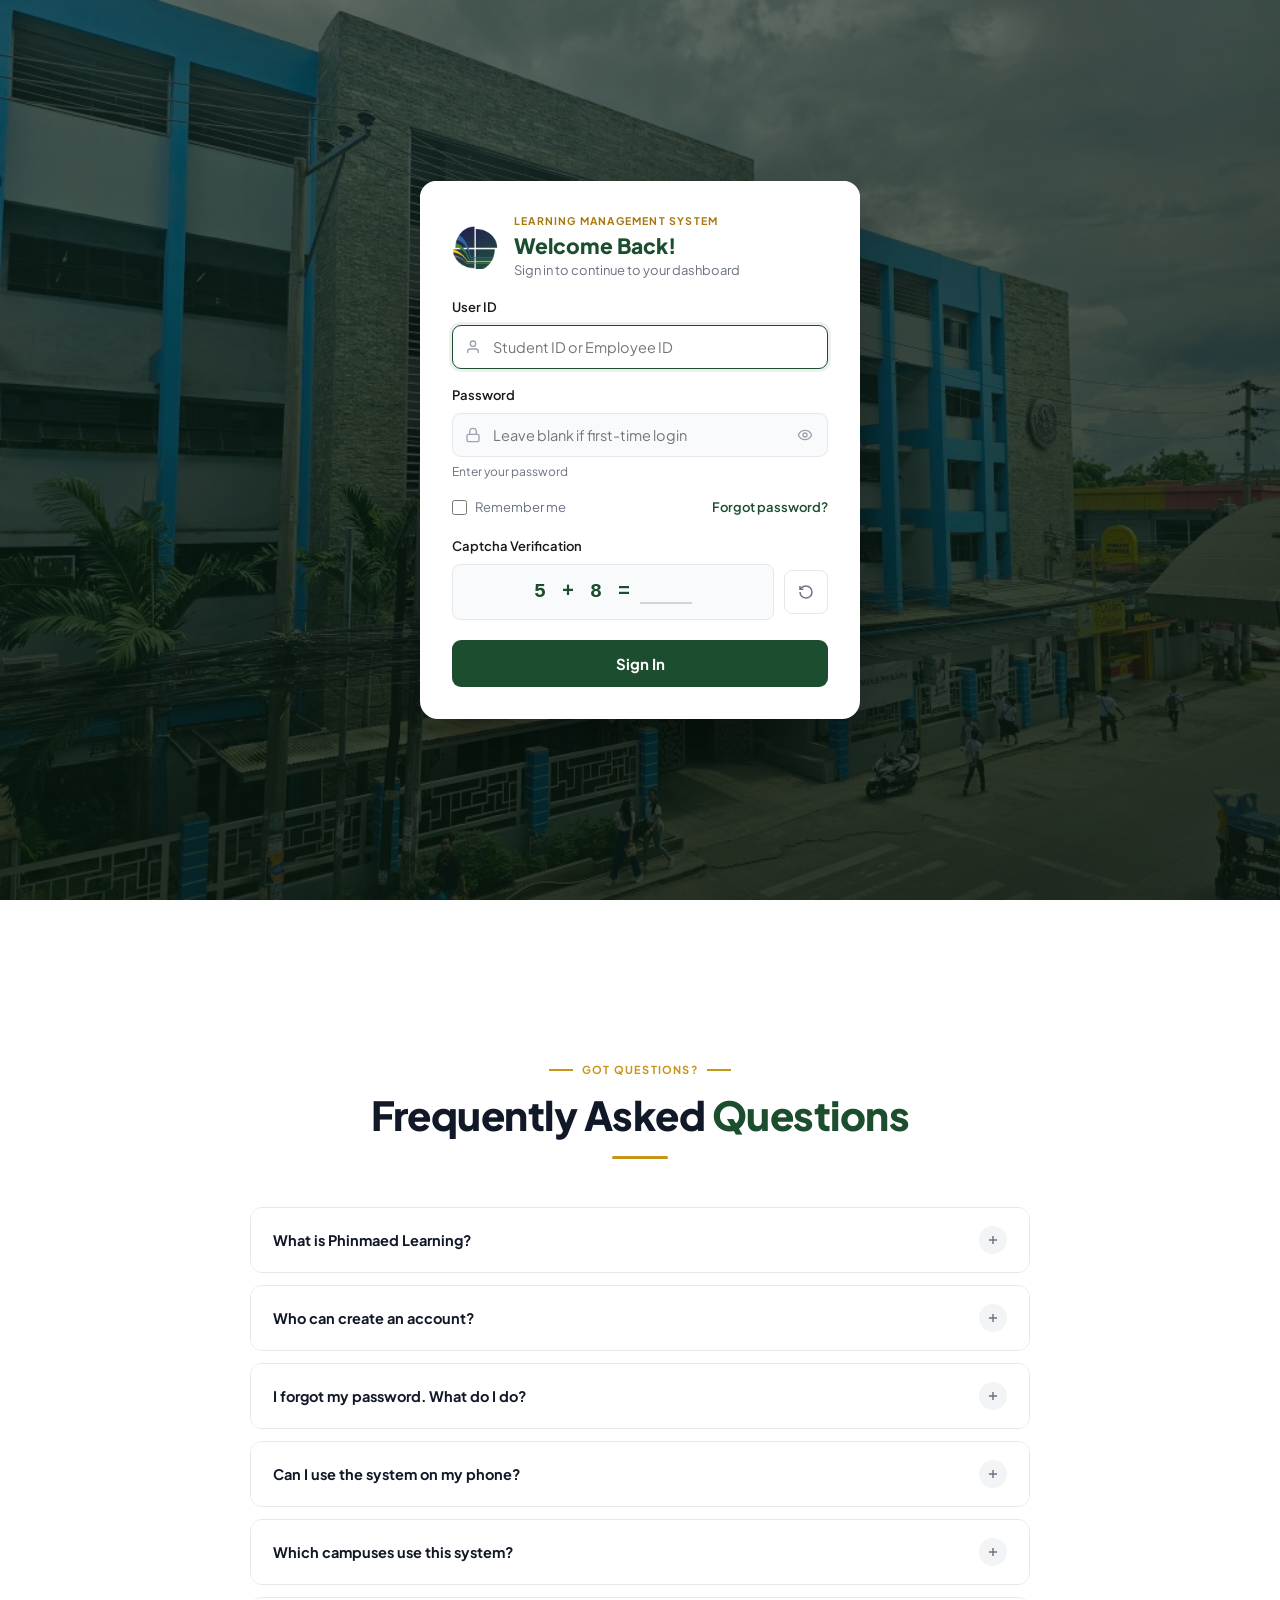
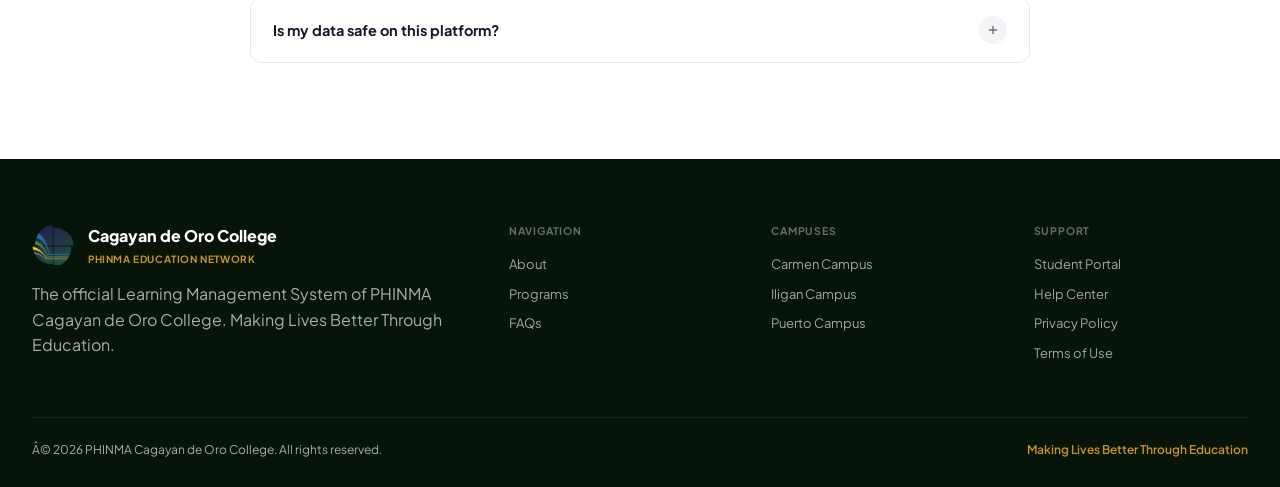
==== commit 85f030bb: "recent push" ====
--- a/index.html
+++ b/index.html
@@ -1899,6 +1899,11 @@
             if (json.data && json.data.token) {
                 localStorage.setItem('jwt_token', json.data.token);
             }
+            if (json.data && json.data.tab_lease){
+                sessionStorage.setItem('coc_tab_lease', json.data.tab_lease);
+                localStorage.setItem('coc_active_tab_lease', json.data.tab_lease);
+            }
+
             if (json.data && json.data.csrf_token) {
                 _csrfToken = json.data.csrf_token;
             }
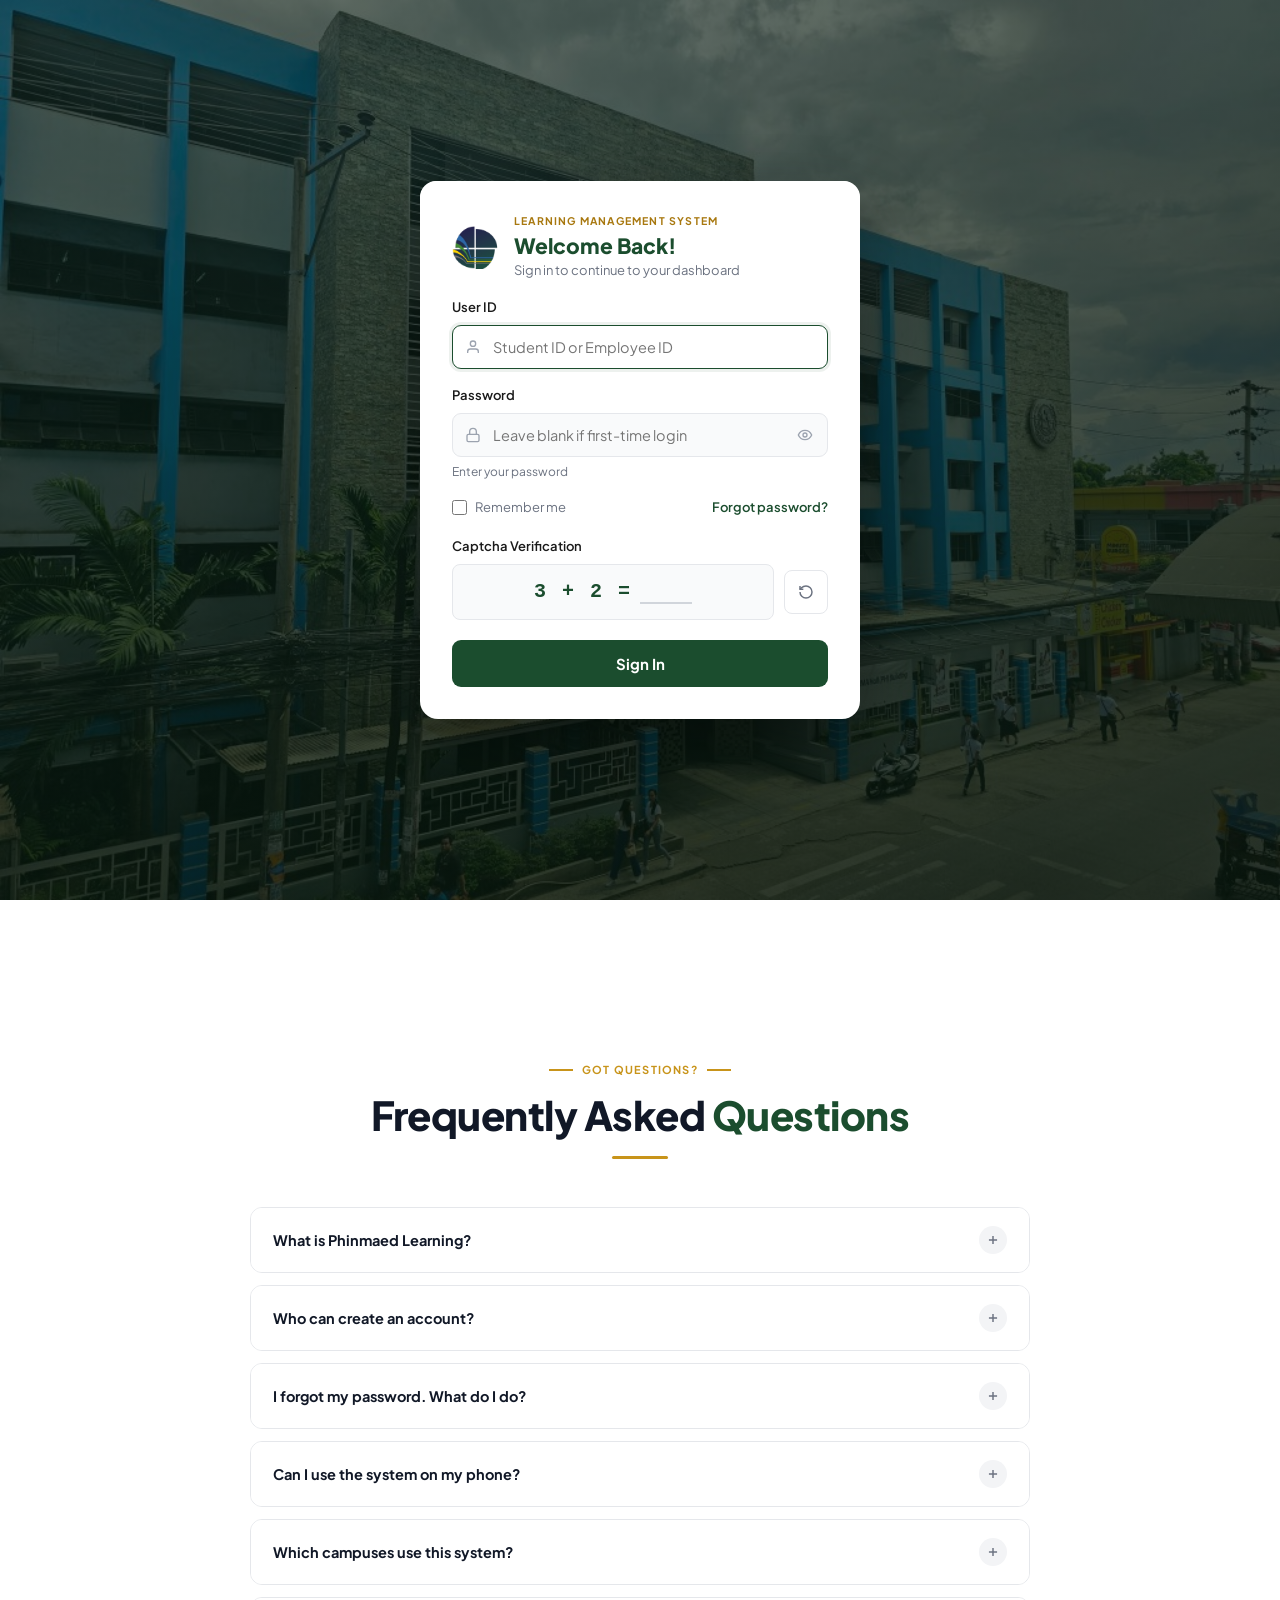
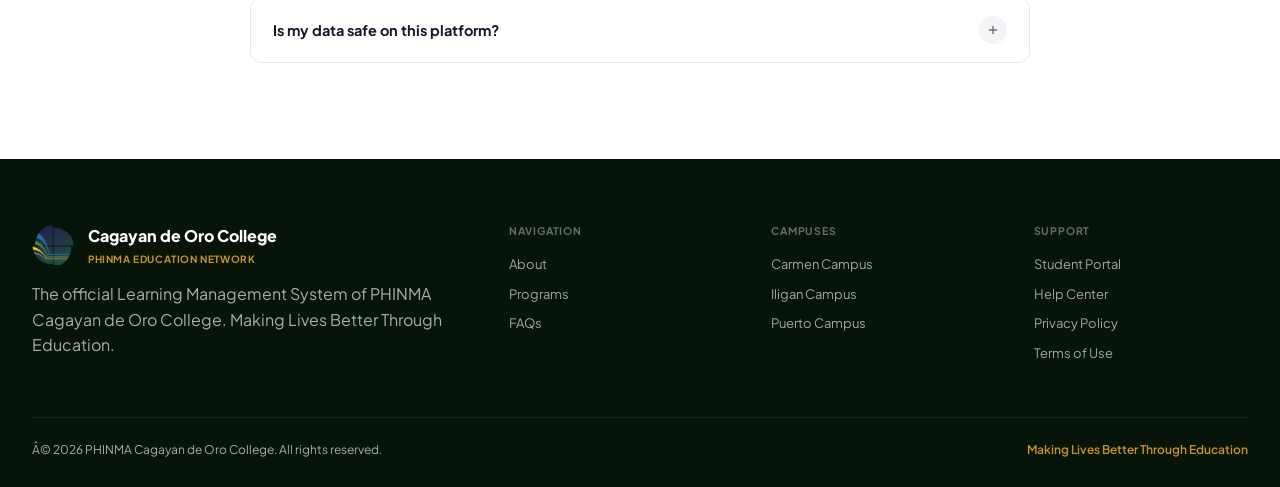
==== commit 41eab5f1: "Sync local work: enrollment FAB, activity grading, secure-context fixes Brings across work done in t" ====
--- a/index.html
+++ b/index.html
@@ -1892,6 +1892,11 @@
             if (!json.success) {
                 msg.textContent = json.message || 'Login failed. Please check your credentials.';
                 msg.classList.add('error');
+                // Clear the password so a failed attempt never leaves a typed
+                // password sitting in the field on a shared or lab machine, and
+                // so the retry starts from a known-empty state.
+                const pwField = document.getElementById('si-pw');
+                if (pwField) { pwField.value = ''; pwField.focus(); }
                 siGenCaptcha();
                 return;
             }
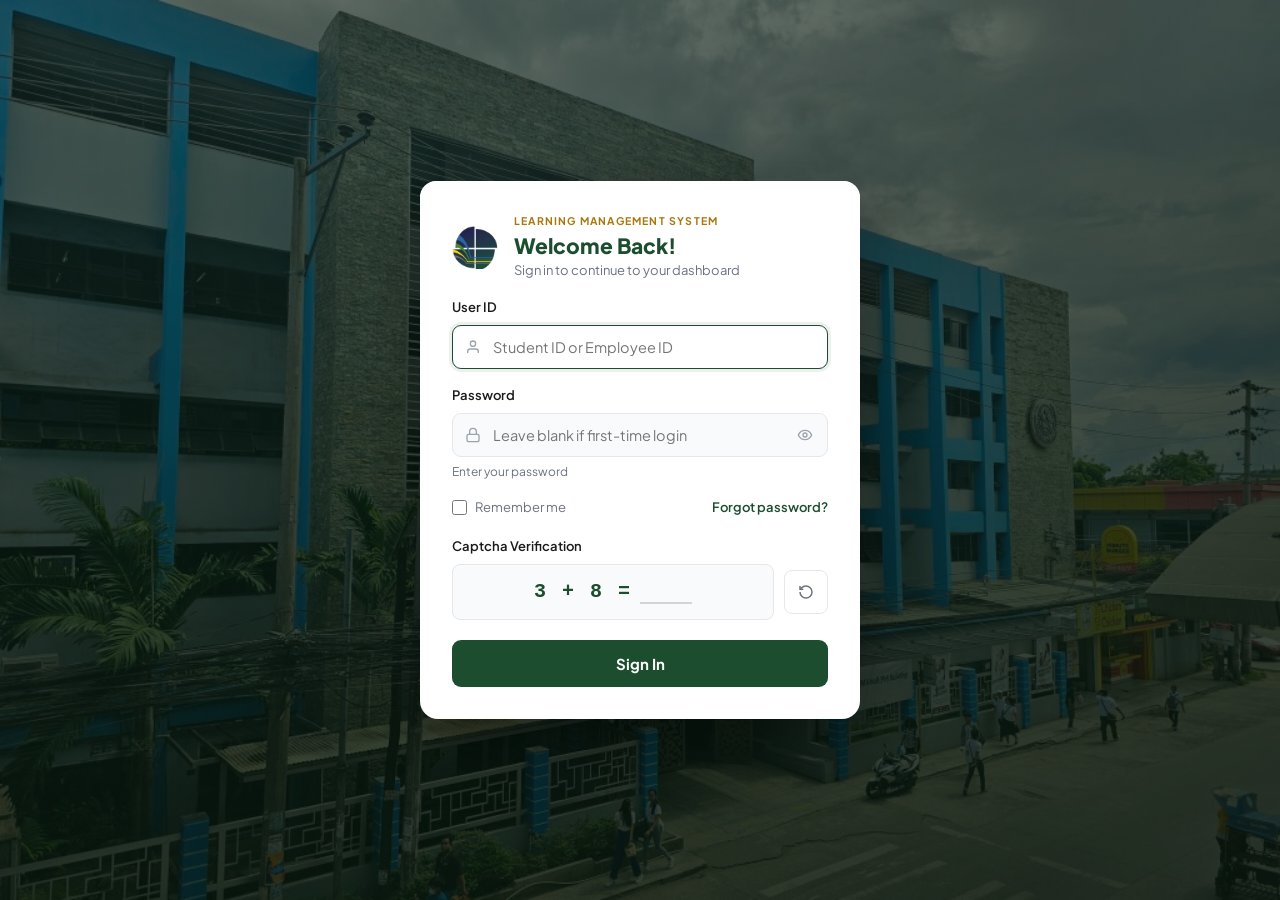
==== commit dd232e70: "Online class people list, host controls, raise hand, reactions; bad-word and photo filter; AI answer" ====
--- a/index.html
+++ b/index.html
@@ -1,2331 +1,2365 @@
-<!DOCTYPE html>
-<html lang="en">
-<head>
-    <meta charset="UTF-8">
-    <meta name="viewport" content="width=device-width, initial-scale=1.0">
-    <meta http-equiv="X-Content-Type-Options" content="nosniff">
-    <title>Phinmaed Learning | PHINMA Cagayan de Oro College</title>
-    <meta name="description" content="The official Learning Management System of PHINMA Cagayan de Oro College.">
-    <link rel="icon" type="image/png" href="assets/images/app-icon.png">
-    <link rel="manifest" href="manifest.json">
-    <meta name="theme-color" content="#00461B">
-    <link rel="apple-touch-icon" href="assets/images/pwa-icon-192.png">
-    <link rel="preconnect" href="https://fonts.googleapis.com">
-    <link href="https://fonts.googleapis.com/css2?family=Plus+Jakarta+Sans:wght@400;500;600;700;800&display=swap" rel="stylesheet">
-    <style>
-        *, *::before, *::after { box-sizing: border-box; margin: 0; padding: 0; }
-        :root {
-            --green:       #1B4D2E;
-            --green-dark:  #0f2e1a;
-            --green-hero:  rgba(15,42,24,.78);
-            --gold:        #C8941A;
-            --gold-light:  #F5C842;
-            --gold-dark:   #a8780f;
-            --cream:       #F7F5E8;
-            --white:       #ffffff;
-            --gray-100:    #f3f4f6;
-            --gray-200:    #e5e7eb;
-            --gray-300:    #d1d5db;
-            --gray-400:    #9ca3af;
-            --gray-500:    #6b7280;
-            --gray-600:    #4b5563;
-            --gray-700:    #374151;
-            --gray-900:    #111827;
-            --shadow:      0 4px 20px rgba(0,0,0,.08);
-            --shadow-lg:   0 16px 48px rgba(0,0,0,.14);
-        }
-        html { scroll-behavior: smooth; }
-        body { font-family: 'Plus Jakarta Sans', -apple-system, BlinkMacSystemFont, 'Segoe UI', Roboto, sans-serif; background: #fff; color: var(--gray-900); line-height: 1.6; -webkit-font-smoothing: antialiased; }
-        img { display: block; max-width: 100%; }
-        a { text-decoration: none; }
-
-        /* â”€â”€ TOPBAR â”€â”€â”€â”€â”€â”€â”€â”€â”€â”€â”€â”€â”€â”€â”€â”€â”€â”€â”€â”€â”€â”€â”€â”€â”€â”€ */
-        .topbar { background: var(--green-dark); padding: 7px 0; font-size: 12px; color: rgba(255,255,255,.68); }
-        .topbar-inner { max-width: 1240px; margin: 0 auto; padding: 0 32px; display: flex; align-items: center; justify-content: space-between; gap: 12px; }
-        .tb-left  { display: flex; align-items: center; gap: 20px; }
-        .tb-right { display: flex; align-items: center; gap: 14px; }
-        .tb-item  { display: flex; align-items: center; gap: 6px; }
-        .tb-item svg { opacity: .55; flex-shrink: 0; }
-        .tb-divider { width: 1px; height: 12px; background: rgba(255,255,255,.2); }
-        .tb-right a { color: rgba(255,255,255,.68); font-size: 12px; transition: color .15s; }
-        .tb-right a:hover { color: var(--gold-light); }
-
-        /* â”€â”€ NAVBAR â”€â”€â”€â”€â”€â”€â”€â”€â”€â”€â”€â”€â”€â”€â”€â”€â”€â”€â”€â”€â”€â”€â”€â”€â”€â”€ */
-        .navbar { position: sticky; top: 0; z-index: 900; background: #fff; box-shadow: 0 2px 20px rgba(0,0,0,.09); border-bottom: 2px solid var(--gold); }
-        .nav-inner { max-width: 1240px; margin: 0 auto; padding: 0 32px; display: flex; align-items: center; justify-content: space-between; height: 76px; gap: 24px; }
-        .nav-brand { display: flex; align-items: center; gap: 14px; flex-shrink: 0; }
-        .nav-brand-logo { position: relative; width: 52px; height: 52px; flex-shrink: 0; }
-        .nav-brand-logo::before {
-            content: ''; position: absolute; inset: -6px; border-radius: 50%;
-            background: radial-gradient(circle, rgba(200,148,26,.35) 0%, transparent 72%);
-            animation: logoGlow 3.2s ease-in-out infinite; z-index: 0;
-        }
-        .nav-brand img {
-            position: relative; z-index: 1;
-            width: 52px; height: 52px; object-fit: contain;
-            animation: logoIntro .8s cubic-bezier(.34,1.56,.64,1) both;
-            transition: transform .35s cubic-bezier(.34,1.56,.64,1);
-        }
-        .nav-brand:hover img { transform: rotate(-8deg) scale(1.08); }
-        @keyframes logoIntro { from { opacity:0; transform: scale(.4) rotate(-25deg); } to { opacity:1; transform: scale(1) rotate(0); } }
-        @keyframes logoGlow { 0%,100% { opacity:.5; transform: scale(.92); } 50% { opacity:1; transform: scale(1.12); } }
-        @media (prefers-reduced-motion: reduce) {
-            .nav-brand img, .nav-brand-logo::before { animation: none; }
-        }
-        .nav-brand-text { line-height: 1.2; }
-        .nav-brand-name { font-size: 17px; font-weight: 800; color: var(--green); display: block; letter-spacing: -.2px; }
-        .nav-brand-sub  { font-size: 10px; color: var(--gold); display: block; font-weight: 700; letter-spacing: .6px; text-transform: uppercase; }
-        .nav-links { display: flex; align-items: center; gap: 2px; list-style: none; flex: 1; }
-        .nav-links a { display: block; padding: 7px 15px; font-size: 13.5px; font-weight: 500; color: var(--gray-700); border-radius: 6px; transition: color .15s, background .15s; }
-        .nav-links a:hover { color: var(--green); background: #eef6f1; }
-        .nav-actions { display: flex; align-items: center; gap: 10px; flex-shrink: 0; }
-        .btn-nav-reg { padding: 9px 20px; background: transparent; color: var(--gold); border: 2px solid var(--gold); border-radius: 6px; font-size: 13px; font-weight: 700; cursor: pointer; font-family: inherit; transition: background .15s, color .15s; white-space: nowrap; }
-        .btn-nav-reg:hover { background: var(--gold); color: #fff; }
-        .btn-nav-login { padding: 9px 20px; background: transparent; color: var(--green); border: 2px solid var(--green); border-radius: 6px; font-size: 13px; font-weight: 700; display: inline-block; white-space: nowrap; transition: background .15s; cursor:pointer; font-family:inherit; }
-        .btn-nav-login:hover { background: #eef6f1; }
-        .hamburger { display: none; background: none; border: 1.5px solid var(--gray-300); border-radius: 6px; padding: 7px 9px; cursor: pointer; color: var(--gray-700); }
-        .hamburger:hover { background: var(--gray-100); }
-        .mobile-nav { display: none; background: #fff; border-bottom: 1px solid var(--gray-200); padding: 12px 28px 20px; position: sticky; top: 76px; z-index: 899; box-shadow: 0 6px 20px rgba(0,0,0,.07); }
-        .mobile-nav.open { display: block; }
-        .mobile-nav a { display: block; padding: 11px 0; font-size: 14px; font-weight: 500; color: var(--gray-700); border-bottom: 1px solid var(--gray-100); }
-        .mobile-nav a:hover { color: var(--green); }
-        .mobile-nav-btns { display: flex; gap: 10px; margin-top: 16px; }
-        .mobile-nav-btns > * { flex: 1; text-align: center; }
-
-        /* â”€â”€ HERO â”€â”€â”€â”€â”€â”€â”€â”€â”€â”€â”€â”€â”€â”€â”€â”€â”€â”€â”€â”€â”€â”€â”€â”€â”€â”€â”€â”€â”€ */
-        .hero {
-            position: relative; min-height: 100vh;
-            display: flex; flex-direction: column; align-items: center; justify-content: center;
-            text-align: center; overflow: hidden;
-        }
-        .hero-bg {
-            position: absolute; inset: 0;
-            background: #fff;
-            background-image: url('assets/images/campus-building.jpg');
-            background-size: cover;
-            background-position: center;
-        }
-        .hero-overlay {
-            position: absolute; inset: 0; z-index: 1;
-            background: rgba(6,20,10,.58);
-        }
-        .hero-inner {
-            position: relative; z-index: 2;
-            max-width: 860px; width: 100%; margin: 0 auto; padding: 0 28px;
-        }
-        .hero-content {
-            text-align: center;
-        }
-
-        .hero-badge {
-            display: inline-block;
-            border: 1.5px solid var(--gold);
-            color: var(--gold-dark); font-size: 11.5px; font-weight: 700;
-            letter-spacing: 1.5px; text-transform: uppercase;
-            padding: 8px 22px; border-radius: 100px;
-            margin-bottom: 28px;
-            animation: fadeDown .7s ease both; animation-delay: .1s;
-        }
-        .hero-logo-wrap {
-            position: relative; width: 108px; height: 108px; margin: 0 auto 30px;
-            animation: heroLogoIntro .9s cubic-bezier(.34,1.56,.64,1) both; animation-delay: .05s;
-        }
-        .hero-logo-ring {
-            position: absolute; inset: -14px; border-radius: 50%;
-            background: radial-gradient(circle, rgba(200,148,26,.4) 0%, transparent 70%);
-            animation: heroLogoGlow 3s ease-in-out infinite;
-        }
-        .hero-logo-ring::after {
-            content: ''; position: absolute; inset: 0; border-radius: 50%;
-            border: 1.5px solid rgba(200,148,26,.5);
-            animation: heroRingExpand 3s ease-out infinite;
-        }
-        .hero-logo-wrap img {
-            position: relative; z-index: 1; width: 100%; height: 100%; object-fit: contain;
-            filter: drop-shadow(0 8px 24px rgba(0,0,0,.4));
-            animation: heroLogoFloat 4.5s ease-in-out infinite;
-        }
-        @keyframes heroLogoIntro { from { opacity:0; transform: scale(.5) rotate(-20deg); } to { opacity:1; transform: scale(1) rotate(0); } }
-        @keyframes heroLogoFloat { 0%,100% { transform: translateY(0); } 50% { transform: translateY(-8px); } }
-        @keyframes heroLogoGlow { 0%,100% { opacity:.55; transform: scale(.9); } 50% { opacity:1; transform: scale(1.15); } }
-        @keyframes heroRingExpand { 0% { transform: scale(.85); opacity:.8; } 100% { transform: scale(1.35); opacity:0; } }
-        @media (prefers-reduced-motion: reduce) {
-            .hero-logo-wrap, .hero-logo-wrap img, .hero-logo-ring, .hero-logo-ring::after { animation: none; }
-        }
-        .hero h1 {
-            font-size: clamp(32px, 5vw, 64px); font-weight: 900;
-            line-height: 1.08; letter-spacing: -1.5px; margin-bottom: 22px;
-            animation: fadeDown .7s ease both; animation-delay: .25s;
-        }
-        .hero h1 .white { color: #fff; display: block; }
-        .hero h1 .gold  { color: var(--gold); display: block; }
-        .hero-desc {
-            font-size: 17px; color: rgba(255,255,255,.88);
-            line-height: 1.75; margin-bottom: 44px; max-width: 600px; margin-left: auto; margin-right: auto;
-            animation: fadeDown .7s ease both; animation-delay: .4s;
-        }
-        .hero-btns {
-            display: flex; gap: 16px; justify-content: center; flex-wrap: wrap;
-            animation: fadeDown .7s ease both; animation-delay: .55s;
-        }
-        .btn-gold {
-            padding: 15px 36px; background: var(--gold); color: #fff;
-            border: 2px solid var(--gold); border-radius: 8px;
-            font-size: 15px; font-weight: 800; cursor: pointer;
-            font-family: inherit; display: inline-flex; align-items: center; gap: 9px;
-            transition: background .15s, transform .12s, box-shadow .15s;
-        }
-        .btn-gold:hover { background: var(--gold-dark); border-color: var(--gold-dark); transform: translateY(-2px); box-shadow: 0 8px 24px rgba(200,148,26,.35); }
-        .btn-ghost-white {
-            padding: 15px 32px; background: transparent; color: #fff;
-            border: 2px solid rgba(255,255,255,.55); border-radius: 8px;
-            font-size: 15px; font-weight: 700; display: inline-flex; align-items: center; gap: 9px;
-            transition: border-color .15s, background .15s;
-        }
-        .btn-ghost-white:hover { border-color: #fff; background: rgba(255,255,255,.1); }
-        .hero-scroll {
-            position: absolute; bottom: 32px; left: 50%; transform: translateX(-50%);
-            z-index: 2; text-align: center; color: var(--gray-400);
-            font-size: 10.5px; font-weight: 700; letter-spacing: 1.5px; text-transform: uppercase;
-            animation: fadeDown 1s ease both; animation-delay: .8s;
-        }
-        .hero-scroll svg { margin: 8px auto 0; animation: bounce 1.6s ease-in-out infinite; }
-        @keyframes bounce { 0%,100% { transform: translateY(0); } 50% { transform: translateY(7px); } }
-
-        /* â”€â”€ ANIMATIONS â”€â”€â”€â”€â”€â”€â”€â”€â”€â”€â”€â”€â”€â”€â”€â”€â”€â”€â”€â”€â”€â”€â”€ */
-        @keyframes fadeDown { from { opacity:0; transform:translateY(-20px); } to { opacity:1; transform:translateY(0); } }
-        [data-anim] { opacity:0; transition: opacity .65s cubic-bezier(.4,0,.2,1), transform .65s cubic-bezier(.4,0,.2,1); }
-        [data-anim="up"]    { transform: translateY(36px); }
-        [data-anim="left"]  { transform: translateX(-36px); }
-        [data-anim="right"] { transform: translateX(36px); }
-        [data-anim="scale"] { transform: scale(.94); }
-        [data-anim].visible { opacity:1; transform: translate(0) scale(1); }
-        [data-delay="1"]{ transition-delay:.08s; } [data-delay="2"]{ transition-delay:.16s; }
-        [data-delay="3"]{ transition-delay:.24s; } [data-delay="4"]{ transition-delay:.32s; }
-        [data-delay="5"]{ transition-delay:.40s; } [data-delay="6"]{ transition-delay:.48s; }
-
-        /* â”€â”€ SHARED â”€â”€â”€â”€â”€â”€â”€â”€â”€â”€â”€â”€â”€â”€â”€â”€â”€â”€â”€â”€â”€â”€â”€â”€â”€â”€â”€ */
-        .section { padding: 96px 32px; }
-        .sec-inner { max-width: 1240px; margin: 0 auto; }
-        .sec-kicker {
-            display: inline-flex; align-items: center; gap: 9px;
-            font-size: 11px; font-weight: 700; letter-spacing: 1.2px;
-            text-transform: uppercase; color: var(--gold); margin-bottom: 12px;
-        }
-        .sec-kicker-line { width: 24px; height: 2px; background: var(--gold); flex-shrink: 0; }
-        .sec-title { font-size: clamp(24px, 3.5vw, 40px); font-weight: 800; color: var(--gray-900); line-height: 1.18; letter-spacing: -.5px; margin-bottom: 14px; }
-        .sec-title em { font-style: normal; color: var(--green); }
-        .sec-desc { font-size: 15.5px; color: var(--gray-600); line-height: 1.75; max-width: 600px; }
-        .center-block { text-align: center; }
-        .center-block .sec-kicker { justify-content: center; }
-        .center-block .sec-desc   { margin: 0 auto; }
-        .gold-divider { width: 56px; height: 3px; background: var(--gold); border-radius: 2px; margin: 18px auto 0; }
-
-        /* â”€â”€ ABOUT â”€â”€â”€â”€â”€â”€â”€â”€â”€â”€â”€â”€â”€â”€â”€â”€â”€â”€â”€â”€â”€â”€â”€â”€â”€â”€â”€â”€ */
-        .about { background: #fff; }
-        .about-stats { display:grid; grid-template-columns:repeat(4,1fr); background:#fff; border:1.5px solid var(--gray-200); border-radius:14px; overflow:hidden; margin-bottom:64px; box-shadow:var(--shadow); }
-        .as-item { padding:28px 24px; text-align:center; border-right:1px solid var(--gray-100); position:relative; }
-        .as-item::before { content:''; position:absolute; top:0; left:50%; transform:translateX(-50%); width:32px; height:3px; background:var(--gold); border-radius:0 0 3px 3px; }
-        .as-item:last-child { border-right:none; }
-        .as-num  { font-size:38px; font-weight:900; color:var(--green); display:block; line-height:1; }
-        .as-label{ font-size:10.5px; font-weight:700; color:var(--gray-500); text-transform:uppercase; letter-spacing:.8px; margin-top:7px; display:block; }
-        .about-grid { display: grid; grid-template-columns: 1fr 1fr; gap: 64px; align-items: center; }
-        .about-visual { position:relative; }
-        .about-main-photo { border-radius:14px; overflow:hidden; height:380px; position:relative; box-shadow:var(--shadow-lg); }
-        .about-main-photo img { width:100%; height:100%; object-fit:cover; }
-        .about-main-photo-cap { position:absolute; bottom:0; left:0; right:0; background:linear-gradient(to top, rgba(6,20,10,.92) 0%, rgba(6,20,10,.55) 60%, transparent 100%); padding:36px 22px 18px; }
-        .about-main-photo-cap span { color:#fff; font-size:13px; font-weight:700; display:block; }
-        .about-main-photo-cap small { color:var(--gold-light); font-size:11px; }
-        .about-sub-row { display:grid; grid-template-columns:1fr 1fr; gap:12px; margin-top:12px; }
-        .about-sub-photo { border-radius:10px; overflow:hidden; height:150px; }
-        .about-sub-photo img { width:100%; height:100%; object-fit:cover; }
-        .about-sub-stat { border-radius:10px; background:#fff; display:flex; flex-direction:column; align-items:center; justify-content:center; height:150px; border:1.5px solid var(--gray-200); box-shadow:var(--shadow); transition:border-color .2s, transform .2s; position:relative; overflow:hidden; }
-        .about-sub-stat::before { content:''; position:absolute; top:0; left:0; right:0; height:4px; background:var(--gold); }
-        .about-sub-stat:hover { border-color:var(--gold); transform:translateY(-3px); }
-        .about-sub-stat strong { font-size:34px; font-weight:900; color:var(--green); display:block; line-height:1; }
-        .about-sub-stat span { font-size:10.5px; color:var(--gray-500); font-weight:700; text-transform:uppercase; letter-spacing:.5px; margin-top:6px; }
-        .about-points { margin-top:28px; display:flex; flex-direction:column; }
-        .about-point { display:flex; gap:16px; padding:16px 0; border-bottom:1px solid var(--gray-100); align-items:flex-start; }
-        .about-point:last-child { border-bottom:none; }
-        .ap-icon { width:44px; height:44px; border-radius:10px; background:var(--green); color:#fff; display:flex; align-items:center; justify-content:center; flex-shrink:0; }
-        .ap-body strong { display:block; font-size:14px; font-weight:700; color:var(--gray-900); margin-bottom:3px; }
-        .ap-body span   { font-size:13px; color:var(--gray-600); line-height:1.55; }
-
-        /* â”€â”€ CAMPUSES â”€â”€â”€â”€â”€â”€â”€â”€â”€â”€â”€â”€â”€â”€â”€â”€â”€â”€â”€â”€â”€â”€â”€â”€â”€ */
-        .campuses { background: #fff; }
-        .campus-grid { display:grid; grid-template-columns:repeat(3,1fr); gap:24px; margin-top:48px; }
-        .campus-card { border-radius:12px; overflow:hidden; box-shadow:var(--shadow-lg); display:flex; flex-direction:column; transition:transform .2s, box-shadow .2s; }
-        .campus-card:hover { transform:translateY(-5px); box-shadow:0 24px 60px rgba(0,0,0,.16); }
-        .campus-photo { position:relative; height:210px; flex-shrink:0; }
-        .campus-photo img { width:100%; height:100%; object-fit:cover; transition:transform .5s ease; }
-        .campus-card:hover .campus-photo img { transform:scale(1.04); }
-        .campus-photo-overlay { position:absolute; inset:0; background:linear-gradient(to top, rgba(10,32,18,.82) 0%, transparent 55%); }
-        .campus-label { position:absolute; bottom:0; left:0; right:0; padding:18px 18px 14px; }
-        .campus-label h3 { font-size:18px; font-weight:800; color:#fff; margin-bottom:3px; }
-        .campus-label p  { font-size:12px; color:var(--gold-light); font-weight:600; }
-        .campus-body { background:#fff; padding:20px; flex:1; display:flex; flex-direction:column; gap:10px; border:1.5px solid var(--gray-200); border-top:none; border-radius:0 0 12px 12px; }
-        .campus-detail { display:flex; gap:10px; align-items:flex-start; font-size:13px; color:var(--gray-600); }
-        .campus-detail svg { color:var(--green); flex-shrink:0; margin-top:2px; }
-        .campus-tag { display:inline-block; background:#eef6f1; color:var(--green); font-size:11px; font-weight:700; padding:4px 12px; border-radius:12px; margin-top:4px; border:1px solid #c2dec9; }
-
-
-
-
-
-
-
-
-
-
-
-        /* -- FEATURES -------------------------- */
-        .features { background: #f0f4f2; }
-        /* two-column layout */
-        .feat-layout { display:grid; grid-template-columns:1fr 1.15fr; gap:72px; align-items:start; margin-top:56px; }
-        /* LEFT: explanation panel */
-        .feat-left { position:sticky; top:100px; }
-        .feat-left .fl-kicker { display:inline-flex; align-items:center; gap:8px; font-size:10px; font-weight:800; letter-spacing:1.5px; text-transform:uppercase; color:var(--green); margin-bottom:16px; }
-        .feat-left .fl-kicker span { display:inline-block; width:28px; height:2px; background:var(--gold); }
-        .feat-left h3 { font-size:28px; font-weight:900; color:var(--green-dark); line-height:1.25; margin-bottom:16px; }
-        .feat-left h3 em { color:var(--gold); font-style:normal; }
-        .feat-left > p { font-size:14.5px; color:#4a5568; line-height:1.75; margin-bottom:28px; }
-        /* bullet highlights */
-        .feat-bullets { list-style:none; margin-bottom:32px; display:flex; flex-direction:column; gap:10px; }
-        .feat-bullets li { display:flex; align-items:center; gap:12px; font-size:13.5px; color:var(--green-dark); font-weight:600; }
-        .feat-bullets li::before { content:''; width:8px; height:8px; border-radius:50%; background:var(--gold); flex-shrink:0; }
-        /* AI card inside left */
-        .feat-ai-card { background:var(--green-dark); border-radius:16px; padding:24px 28px; display:flex; gap:18px; align-items:flex-start; }
-        .feat-ai-card .fai-icon { width:46px; height:46px; border-radius:12px; background:#C8941A; color:#fff; display:flex; align-items:center; justify-content:center; flex-shrink:0; }
-        .feat-ai-card .fai-tag { display:inline-block; background:rgba(245,200,66,.14); border:1px solid rgba(245,200,66,.38); color:#F5C842; font-size:9.5px; font-weight:700; padding:2px 9px; border-radius:20px; letter-spacing:.6px; text-transform:uppercase; margin-bottom:6px; }
-        .feat-ai-card h4 { font-size:15px; font-weight:800; color:#fff; margin-bottom:5px; }
-        .feat-ai-card p  { font-size:12.5px; color:rgba(255,255,255,.58); line-height:1.6; }
-        /* RIGHT: feature card stack */
-        .feat-right { display:flex; flex-direction:column; gap:12px; }
-        .fi-card { display:flex; align-items:center; gap:20px; background:#fff; border-radius:14px; padding:20px 22px; border:1.5px solid #e2ece7; box-shadow:0 2px 10px rgba(0,0,0,.05); transition:transform .2s,box-shadow .2s; }
-        .fi-card:hover { transform:translateX(5px); box-shadow:0 10px 30px rgba(0,0,0,.1); border-color:#b0c4bc; }
-        .fi-card-icon { width:46px; height:46px; border-radius:12px; display:flex; align-items:center; justify-content:center; flex-shrink:0; }
-        .fi-card-text { flex:1; }
-        .fi-card-text h4 { font-size:14.5px; font-weight:800; color:var(--green-dark); margin-bottom:4px; line-height:1.2; }
-        .fi-card-text p  { font-size:12.5px; color:#6b7a8d; line-height:1.55; margin:0; }
-        .fi-card-arrow { color:#c5d5ce; flex-shrink:0; transition:color .2s,transform .2s; }
-        .fi-card-arrow { color:#c5d5ce; flex-shrink:0; transition:color .2s,transform .2s; }
-        .fi-card:hover .fi-card-arrow { color:var(--green); transform:translateX(3px); }
-        /* icon */
-        .fi-dark { background:#1f2937; color:#fff; }
-
-
-
-
-        /* â”€â”€ PROGRAMS â”€â”€â”€â”€â”€â”€â”€â”€â”€â”€â”€â”€â”€â”€â”€â”€â”€â”€â”€â”€â”€â”€â”€â”€â”€ */
-        .programs { background:#fff; }
-        /* Programs carousel */
-        .prog-carousel-wrap { position:relative; margin-top:52px; }
-        .prog-carousel { display:flex; gap:20px; overflow-x:auto; scroll-snap-type:x mandatory; scroll-behavior:smooth; padding:8px 4px 24px; scrollbar-width:none; -ms-overflow-style:none; }
-        .prog-carousel::-webkit-scrollbar { display:none; }
-        .col-card { flex:0 0 340px; height:480px; border-radius:20px; overflow:hidden; scroll-snap-align:start; display:flex; flex-direction:column; background:#fff; border:1.5px solid #000; box-shadow:0 6px 24px rgba(0,0,0,.06); transition:transform .22s,box-shadow .22s; cursor:default; position:relative; }
-        .col-card:hover { transform:translateY(-4px); box-shadow:0 16px 40px rgba(0,0,0,.1); }
-        /* College watermark letter colors */
-        .cc-abbr-bg.cc-green  { color:rgba(27,77,46,.05); }
-        .cc-abbr-bg.cc-maroon { color:rgba(194,58,99,.06); }
-        .cc-abbr-bg.cc-blue   { color:rgba(46,111,239,.06); }
-        .cc-abbr-bg.cc-red    { color:rgba(229,80,60,.06); }
-        .cc-abbr-bg.cc-gold   { color:rgba(200,148,26,.08); }
-        .cc-abbr-bg.cc-purple { color:rgba(124,79,224,.06); }
-        .cc-badge.cc-green  { color:var(--green);  border-color:var(--green);  background:rgba(27,77,46,.08); }
-        .cc-badge.cc-maroon { color:#C23A63; border-color:#C23A63; background:rgba(194,58,99,.08); }
-        .cc-badge.cc-blue   { color:#2E6FEF; border-color:#2E6FEF; background:rgba(46,111,239,.08); }
-        .cc-badge.cc-red    { color:#E5503C; border-color:#E5503C; background:rgba(229,80,60,.08); }
-        .cc-badge.cc-gold   { color:var(--gold-dark); border-color:var(--gold); background:rgba(200,148,26,.1); }
-        .cc-badge.cc-purple { color:#7C4FE0; border-color:#7C4FE0; background:rgba(124,79,224,.08); }
-        .cc-top { padding:28px 24px 20px; position:relative; flex-shrink:0; }
-        .cc-abbr-bg { position:absolute; bottom:-20px; right:-8px; font-size:120px; font-weight:900; line-height:1; pointer-events:none; letter-spacing:-4px; }
-        .cc-badge { display:inline-block; font-size:10.5px; font-weight:800; letter-spacing:1px; padding:4px 12px; border-radius:4px; margin-bottom:9px; text-transform:uppercase; border:1.5px solid; }
-        .cc-name { font-size:14.5px; font-weight:800; color:var(--gray-900); line-height:1.3; }
-        .cc-divider { height:1px; background:var(--gray-100); margin:0 24px; flex-shrink:0; }
-        .cc-programs { flex:1; padding:16px 24px 20px; overflow-y:auto; scrollbar-width:none; }
-        .cc-programs::-webkit-scrollbar { display:none; }
-        .cc-programs ul { list-style:none; }
-        .cc-programs ul li { display:flex; align-items:flex-start; gap:10px; padding:9px 0; border-bottom:1px solid var(--gray-100); font-size:13px; color:var(--gray-700); line-height:1.45; }
-        .cc-programs ul li:last-child { border-bottom:none; }
-        .cc-programs ul li::before { content:''; width:5px; height:5px; border-radius:50%; background:var(--gold); flex-shrink:0; margin-top:5px; }
-        .cc-elective { font-size:11px; color:var(--gray-400); display:block; margin-top:2px; font-style:italic; }
-        /* Controls */
-        .prog-controls { display:flex; align-items:center; justify-content:center; gap:18px; margin-top:4px; }
-        .prog-arrow { width:46px; height:46px; border-radius:50%; background:#fff; border:1.5px solid var(--gray-200); color:var(--green); cursor:pointer; display:flex; align-items:center; justify-content:center; transition:background .15s,border-color .15s,transform .15s; box-shadow:0 2px 8px rgba(0,0,0,.06); }
-        .prog-arrow:hover { background:var(--gold); border-color:var(--gold); color:var(--green-dark); transform:scale(1.08); }
-        .prog-dots { display:flex; gap:8px; align-items:center; }
-        .prog-dot { width:8px; height:8px; border-radius:50%; background:var(--gray-300); cursor:pointer; transition:background .2s,width .25s; border:none; padding:0; }
-        .prog-dot.active { background:var(--gold); width:26px; border-radius:4px; }
-
-        /* ── FAQ ──────────────────────────────────────── */
-        .faq { background: #fff; }
-        .faq-wrap { max-width: 780px; margin: 48px auto 0; display: flex; flex-direction: column; gap: 12px; }
-        .faq-item { border: 1.5px solid var(--gray-200); border-radius: 12px; overflow: hidden; transition: border-color .2s, box-shadow .2s; }
-        .faq-item.open { border-color: var(--gold); box-shadow: 0 6px 20px rgba(200,148,26,.1); }
-        .faq-q { width: 100%; display: flex; align-items: center; justify-content: space-between; gap: 16px; padding: 18px 22px; background: #fff; border: none; text-align: left; font-family: inherit; font-size: 14.5px; font-weight: 700; color: var(--gray-900); cursor: pointer; transition: background .15s; }
-        .faq-q:hover { background: #fafbfc; }
-        .faq-item.open .faq-q { color: var(--green); }
-        .faq-q-icon { width: 28px; height: 28px; border-radius: 50%; background: var(--gray-100); color: var(--gray-500); display: flex; align-items: center; justify-content: center; flex-shrink: 0; transition: transform .25s, background .2s, color .2s; }
-        .faq-item.open .faq-q-icon { background: var(--gold); color: #fff; transform: rotate(45deg); }
-        .faq-a { max-height: 0; overflow: hidden; transition: max-height .3s ease; }
-        .faq-a-inner { padding: 0 22px 20px; font-size: 13.5px; color: var(--gray-600); line-height: 1.75; }
-
-        /* ── FOOTER ──────────────────────────────────── */
-        footer { background: #061409; color:rgba(255,255,255,.65); padding:64px 32px 28px; }
-        .footer-inner { max-width:1240px; margin:0 auto; }
-        .footer-grid { display:grid; grid-template-columns:2fr 1fr 1fr 1fr; gap:48px; margin-bottom:44px; }
-        .footer-brand-row { display:flex; align-items:center; gap:12px; margin-bottom:14px; }
-        .footer-brand-row img  { width:44px; height:44px; object-fit:contain; }
-        .footer-brand-name { font-size:16px; font-weight:800; color:#fff; display:block; }
-        .footer-brand-sub  { font-size:10px; font-weight:700; color:var(--gold); text-transform:uppercase; letter-spacing:.6px; display:block; margin-top:2px; }
-        .footer-brand p { font-size:13px; line-height:1.75; }
-        .footer-col h4 { font-size:10.5px; font-weight:700; color:rgba(255,255,255,.38); text-transform:uppercase; letter-spacing:.8px; margin-bottom:14px; }
-        .footer-col a  { display:block; font-size:13px; color:rgba(255,255,255,.62); margin-bottom:9px; transition:color .15s; }
-        .footer-col a:hover { color:var(--gold-light); }
-        .footer-bottom { border-top:1px solid rgba(255,255,255,.08); padding-top:22px; display:flex; align-items:center; justify-content:space-between; flex-wrap:wrap; gap:10px; font-size:12px; }
-        .footer-gold { color:var(--gold); font-weight:600; }
-
-        /* â”€â”€ SCROLL TOP â”€â”€â”€â”€â”€â”€â”€â”€â”€â”€â”€â”€â”€â”€â”€â”€â”€â”€â”€â”€â”€â”€â”€ */
-        .scroll-top { position:fixed; bottom:28px; right:28px; z-index:800; width:46px; height:46px; border-radius:50%; background:var(--gold); color:var(--green-dark); border:none; cursor:pointer; display:none; align-items:center; justify-content:center; box-shadow:0 4px 18px rgba(200,148,26,.45); transition:transform .15s; }
-        .scroll-top.show { display:flex; }
-        .scroll-top:hover { transform:translateY(-3px); }
-
-        /* â”€â”€ REGISTRATION MODAL â”€â”€â”€â”€â”€â”€â”€â”€â”€â”€â”€â”€â”€â”€â”€ */
-        .modal-backdrop { display:none; position:fixed; inset:0; background:rgba(0,0,0,.65); backdrop-filter:blur(5px); z-index:9000; align-items:center; justify-content:center; padding:20px; }
-        .modal-backdrop.open { display:flex; animation:bdFadeIn .15s; }
-        @keyframes bdFadeIn { from{opacity:0;} to{opacity:1;} }
-        .reg-modal { background:#fff; border-radius:16px; width:100%; max-width:700px; max-height:92vh; display:flex; flex-direction:column; box-shadow:0 32px 80px rgba(0,0,0,.32); animation:modalSlide .22s cubic-bezier(.4,0,.2,1); }
-        @keyframes modalSlide { from{opacity:0;transform:translateY(24px) scale(.97);} to{opacity:1;transform:translateY(0) scale(1);} }
-        .modal-hdr { background:#fff; border-radius:16px 16px 0 0; padding:20px 28px; display:flex; align-items:center; gap:14px; flex-shrink:0; border-bottom:1.5px solid var(--gray-200); }
-        .modal-hdr img { width:44px; height:44px; object-fit:contain; flex-shrink:0; }
-        .modal-hdr-text { flex:1; }
-        /* Only present on the sign-in card's header (see modal-hdr-text
-           above) — the college's brand panel text was hidden entirely when
-           the sign-in layout became a centered card over the full photo
-           background, so this is what still names the platform on-screen. */
-        .si-kicker { display:block; font-size:10.5px; font-weight:700; letter-spacing:1.2px; text-transform:uppercase; color:var(--gold-dark); margin-bottom:3px; }
-        .modal-hdr-text h2 { font-size:17px; font-weight:800; color:var(--green); line-height:1.2; margin-bottom:2px; }
-        .modal-hdr-text p  { font-size:12px; color:var(--gray-500); }
-        .modal-close { width:34px; height:34px; border-radius:50%; border:none; background:var(--gray-100); color:var(--gray-600); font-size:18px; cursor:pointer; display:flex; align-items:center; justify-content:center; flex-shrink:0; transition:background .15s; font-family:inherit; }
-        .modal-close:hover { background:var(--gray-200); }
-        .modal-tabs { display:flex; border-bottom:1.5px solid var(--gray-200); flex-shrink:0; }
-        .modal-tab { flex:1; padding:13px 20px; border:none; background:transparent; font-size:13.5px; font-weight:600; cursor:pointer; font-family:inherit; color:var(--gray-500); border-bottom:3px solid transparent; margin-bottom:-1.5px; transition:all .15s; }
-        .modal-tab:hover { color:var(--green); }
-        .modal-tab.active { color:var(--green); border-bottom-color:var(--gold); background:#fdf9ee; }
-        .modal-body { overflow-y:auto; padding:26px 28px 20px; flex:1; }
-        .modal-body::-webkit-scrollbar { width:5px; }
-        .modal-body::-webkit-scrollbar-thumb { background:var(--gray-300); border-radius:3px; }
-        .reg-panel { display:none; }
-        .reg-panel.active { display:block; }
-        .pre-note { background:#fdf9ee; border:1px solid #e8d9a0; border-radius:6px; padding:12px 14px; font-size:13px; color:var(--gray-600); line-height:1.6; margin-bottom:18px; }
-        .rrow { display:grid; grid-template-columns:1fr 1fr; gap:14px; margin-bottom:14px; }
-        .rrow.s1 { grid-template-columns:1fr; }
-        .rrow.s3 { grid-template-columns:1fr 1fr 1fr; }
-        .rf { display:flex; flex-direction:column; gap:5px; }
-        .rpw-wrap { position:relative; display:flex; }
-        .rpw-wrap .ri { padding-right:38px; }
-        .rpw-wrap .si-pw-toggle { right:8px; }
-        .ri.rpw-match-ok    { border-color:#16a34a; box-shadow:0 0 0 3px rgba(22,163,74,.08); }
-        .ri.rpw-match-error { border-color:#dc2626; box-shadow:0 0 0 3px rgba(220,38,38,.08); }
-        #r-pw-match-hint.ok    { color:#16a34a; font-style:normal; font-weight:600; }
-        #r-pw-match-hint.error { color:#dc2626; font-style:normal; font-weight:600; }
-        .rl { font-size:12px; font-weight:600; color:var(--gray-700); }
-        .rl .req { color:#dc2626; margin-left:2px; }
-        .ri,.rs,.rt { padding:9px 13px; border:1.5px solid var(--gray-300); border-radius:7px; font-size:13.5px; font-family:inherit; color:var(--gray-900); background:#fff; outline:none; width:100%; transition:border-color .15s,box-shadow .15s; }
-        .ri:focus,.rs:focus,.rt:focus { border-color:var(--gold); box-shadow:0 0 0 3px rgba(200,148,26,.1); }
-        .rt { resize:vertical; min-height:74px; }
-        .rdivider { display:flex; align-items:center; gap:10px; font-size:10.5px; font-weight:700; letter-spacing:.5px; text-transform:uppercase; color:var(--gray-400); margin:4px 0 14px; }
-        .rdivider::before,.rdivider::after { content:''; flex:1; height:1px; background:var(--gray-200); }
-        .pw-strength { margin-top:6px; }
-        .pw-bar  { height:3px; border-radius:2px; background:var(--gray-200); overflow:hidden; }
-        .pw-fill { height:100%; width:0; border-radius:2px; transition:width .3s,background .3s; }
-        .pw-lbl  { font-size:11px; color:var(--gray-400); margin-top:3px; }
-        .ragree { display:flex; gap:9px; align-items:flex-start; margin-bottom:14px; margin-top:4px; }
-        .ragree input { width:15px; height:15px; accent-color:var(--green); flex-shrink:0; margin-top:2px; }
-        .ragree label { font-size:12px; color:var(--gray-600); line-height:1.55; }
-        .ragree a { color:var(--green); font-weight:600; }
-        .rmsg { padding:10px 14px; border-radius:6px; font-size:13px; line-height:1.5; display:none; margin-bottom:14px; }
-        .rmsg.success { background:#dcfce7; color:#15803d; border:1px solid #bbf7d0; display:block; }
-        .rmsg.error   { background:#fee2e2; color:#b91c1c; border:1px solid #fecaca; display:block; }
-        .modal-ft { padding:14px 28px 20px; flex-shrink:0; border-top:1px solid var(--gray-100); background:var(--gray-50); border-radius:0 0 16px 16px; display:flex; gap:10px; }
-        .btn-cancel { padding:11px 22px; background:transparent; color:var(--gray-600); border:1.5px solid var(--gray-300); border-radius:6px; font-size:13.5px; font-weight:600; cursor:pointer; font-family:inherit; transition:background .15s; }
-        .btn-cancel:hover { background:var(--gray-100); }
-        .btn-submit { flex:1; padding:12px; background:var(--gold); color:#fff; border:none; border-radius:6px; font-size:14px; font-weight:800; cursor:pointer; font-family:inherit; transition:background .15s,transform .1s; }
-        .btn-submit:hover { background:var(--gold-dark); transform:translateY(-1px); }
-        .btn-submit:disabled { opacity:.6; cursor:not-allowed; transform:none; }
-        /* Terms box */
-        .terms-box { border:1.5px solid var(--gray-200); border-radius:8px; margin-bottom:14px; overflow:hidden; }
-        .terms-scroll { max-height:130px; overflow-y:auto; padding:14px 16px; font-size:12px; color:var(--gray-600); line-height:1.7; background:#fafafa; }
-        .terms-scroll h5 { font-size:11.5px; font-weight:700; color:var(--green-dark); margin:0 0 4px; text-transform:uppercase; letter-spacing:.4px; }
-        .terms-scroll p { margin:0 0 10px; }
-        .terms-accept { display:flex; gap:10px; align-items:center; padding:10px 16px; border-top:1px solid var(--gray-200); background:#f5f8f6; }
-        .terms-accept input { width:15px; height:15px; accent-color:var(--green); flex-shrink:0; }
-        .terms-accept label { font-size:12.5px; color:var(--gray-700); font-weight:600; }
-        .terms-accept a { color:var(--green); font-weight:700; }
-        .rf-hint { font-size:11px; color:#6b7a8d; margin-top:3px; font-style:italic; }
-        /* Sign in modal */
-        .signin-note { font-size:13px; color:var(--gray-600); line-height:1.6; text-align:center; padding:4px 0 8px; }
-        .signin-switch { text-align:center; font-size:13px; color:var(--gray-500); margin-top:16px; padding-top:16px; border-top:1px solid var(--gray-100); }
-        .link-btn { background:none; border:none; color:var(--green); font-weight:700; font-size:13px; cursor:pointer; font-family:inherit; padding:0; text-decoration:underline; }
-        .forgot-row { text-align:right; margin-top:-6px; margin-bottom:4px; }
-        .forgot-row a { font-size:12px; color:var(--green); font-weight:600; }
-        /* Sign In modal — app-style fields */
-        .si-group { margin-bottom:16px; }
-        .si-label { display:block; font-size:13px; font-weight:600; color:#1a1a1a; margin-bottom:7px; }
-        .si-wrap { position:relative; }
-        .si-icon { position:absolute; left:12px; top:50%; transform:translateY(-50%); color:#9ca3af; display:flex; pointer-events:none; }
-        .si-input { width:100%; padding:11px 14px 11px 40px; border:1.5px solid #e5e7eb; border-radius:8px; font-size:14px; font-family:inherit; color:#1a1a1a; background:#f9fafb; outline:none; transition:border-color .15s,box-shadow .15s; }
-        .si-input:focus { border-color:var(--green); box-shadow:0 0 0 3px rgba(27,77,46,.08); background:#fff; }
-        .si-pw-input { padding-right:42px; }
-        .si-pw-toggle { position:absolute; right:10px; top:50%; transform:translateY(-50%); background:none; border:none; cursor:pointer; color:#9ca3af; padding:4px; display:flex; transition:color .15s; }
-        .si-pw-toggle:hover { color:var(--green); }
-        .si-hint { font-size:12px; color:#6b7280; margin-top:5px; }
-        /* flex-wrap + nowrap-per-item so "Remember me" and "Forgot password?"
-           drop to their own line as whole phrases on a narrow screen instead
-           of each individually breaking mid-word (the actual mobile bug). */
-        .si-options { display:flex; flex-wrap:wrap; justify-content:space-between; align-items:center; gap:8px 16px; margin-bottom:18px; }
-        .si-remember { display:flex; align-items:center; gap:8px; font-size:13px; color:#6b7280; cursor:pointer; white-space:nowrap; }
-        .si-remember input { width:15px; height:15px; accent-color:var(--green); cursor:pointer; flex-shrink:0; }
-        .si-forgot { font-size:13px; font-weight:600; color:var(--green); text-decoration:none; white-space:nowrap; }
-        .si-forgot:hover { text-decoration:underline; }
-        .si-captcha-row { display:flex; gap:10px; align-items:center; }
-        .si-captcha-box { flex:1; min-width:0; background:#f9fafb; border:1.5px solid #e5e7eb; border-radius:8px; padding:10px 12px;
-            display:flex; align-items:center; justify-content:center; gap:8px;
-            font-family:'Courier New',monospace; font-size:22px; font-weight:700; color:var(--green); letter-spacing:2px; user-select:none; white-space:nowrap; }
-        /* The equation text itself must never wrap — it has real spaces
-           ("4  +  3  ="), so a narrow flex box was breaking it across two
-           lines at those spaces. */
-        #si-captcha-eq { white-space:nowrap; }
-        .si-captcha-inline-input {
-            width:52px; min-width:0; text-align:center; font-family:'Courier New',monospace;
-            font-size:22px; font-weight:700; color:var(--green);
-            background:transparent; border:none; border-bottom:2.5px solid #d1d5db;
-            outline:none; padding:0 2px; transition:color .15s,border-color .15s;
-        }
-        .si-captcha-inline-input::placeholder { color:#c7ccc9; }
-        .si-captcha-inline-input.si-ok    { color:#15803d; border-color:#15803d; }
-        .si-captcha-inline-input.si-error { color:#b91c1c; border-color:#b91c1c; }
-        .si-captcha-reload { width:42px; height:42px; border:1.5px solid #e5e7eb; border-radius:8px; background:#fff; color:#6b7280; cursor:pointer; display:flex; align-items:center; justify-content:center; transition:border-color .15s,color .15s; flex-shrink:0; }
-        .si-captcha-reload:hover { border-color:var(--green); color:var(--green); }
-        .si-btn { width:100%; padding:13px; background:var(--green); color:#fff; border:none; border-radius:8px; font-size:15px; font-weight:700; font-family:inherit; cursor:pointer; margin-top:4px; transition:background .15s; }
-        .si-btn:hover { background:var(--green-dark); }
-        .si-switch { text-align:center; margin-top:18px; font-size:13px; color:#6b7280; padding-top:16px; border-top:1px solid #f0f0f0; }
-        .si-switch-link { background:none; border:none; color:var(--green); font-size:13px; font-weight:700; cursor:pointer; font-family:inherit; padding:0; text-decoration:underline; }
-        /* Forgot password modal */
-        .fp-otp-input { width:100%; padding:13px; border:1.5px solid #e5e7eb; border-radius:8px; font-size:22px; font-weight:700; font-family:'Courier New',monospace; letter-spacing:10px; text-align:center; color:#111827; background:#f9fafb; outline:none; transition:border-color .15s,box-shadow .15s; box-sizing:border-box; }
-        .fp-otp-input:focus { border-color:var(--green); box-shadow:0 0 0 3px rgba(27,77,46,.08); background:#fff; }
-        .fp-success-box { text-align:center; padding:12px 0 4px; }
-        .fp-success-icon { width:60px; height:60px; background:#dcfce7; border-radius:50%; display:flex; align-items:center; justify-content:center; margin:0 auto 16px; color:#16a34a; }
-        .fp-success-box h3 { font-size:18px; font-weight:700; color:#111827; margin:0 0 8px; }
-        .fp-success-box p { font-size:14px; color:#6b7280; margin:0 0 24px; }
-
-        /* â”€â”€ SIGN-IN LANDING â”€â”€ the app now opens straight into this
-           centered sign-in screen instead of the marketing homepage. Same
-           modal element/JS as before (#signin-backdrop, openSignIn/
-           closeSignIn) â€” only the chrome is different here, via ID
-           selectors that outrank the shared .modal-backdrop rules above.
-           Layout: the campus photo is a full-bleed background behind
-           everything, and a single white card floats centered on top of it
-           â€” one layout that already works identically at any width, so
-           mobile only needs to trim the card's own padding, not rebuild
-           the whole page. */
-        #signin-backdrop.open {
-            /* position:fixed (not relative) — this must stay pinned over the
-               whole viewport like the base .modal-backdrop rule; overriding
-               it to relative here let the page's own content (the marketing
-               footer) scroll in above it, which is the bug this fixes. */
-            position:fixed; inset:0; overflow:hidden; backdrop-filter:none; background:#0c2415;
-            padding:24px; align-items:center; justify-content:center;
-        }
-        #signin-backdrop .si-brand-panel { position:absolute; inset:0; z-index:0; }
-        #signin-backdrop .si-brand-bg { position:absolute; inset:0; background:#0f2e1a url('assets/images/campus-building.jpg') center/cover; }
-        #signin-backdrop .si-brand-overlay { position:absolute; inset:0; background:linear-gradient(165deg, rgba(8,28,15,.62) 0%, rgba(6,20,10,.82) 100%); }
-        /* The card's own header already carries the seal + college name, so
-           the old full-panel brand text (which only had room to exist
-           alongside the form, not behind it) is dropped rather than
-           floated awkwardly over a card that would mostly cover it. */
-        #signin-backdrop .si-brand-content, #signin-backdrop .si-brand-footer { display:none; }
-
-        #signin-backdrop .si-form-side { position:relative; z-index:1; width:100%; max-width:440px; min-width:0; padding:0; }
-        #signin-backdrop .si-form-side .reg-modal {
-            max-width:none; background:#fff; border-radius:18px;
-            box-shadow:0 24px 64px rgba(0,0,0,.35); animation:modalSlide .25s cubic-bezier(.4,0,.2,1);
-        }
-        #signin-backdrop .si-form-side .modal-hdr { border-bottom:none; padding:32px 32px 8px; }
-        #signin-backdrop .si-form-side .modal-hdr img { width:48px; height:48px; }
-        #signin-backdrop .si-form-side .modal-hdr-text h2 { font-size:21px; }
-        #signin-backdrop .si-form-side .modal-hdr-text p { font-size:13px; }
-        #signin-backdrop .si-form-side .modal-body { padding:8px 32px 32px; max-height:calc(100vh - 130px); }
-        #signin-backdrop .si-form-side .si-label { font-size:13px; }
-        #signin-backdrop .si-form-side .si-input { padding:12px 14px 12px 40px; font-size:14.5px; border-radius:9px; }
-        #signin-backdrop .si-form-side .si-icon { left:13px; }
-        #signin-backdrop .si-form-side .si-pw-toggle { right:11px; }
-        #signin-backdrop .si-form-side .si-hint { font-size:12px; }
-        #signin-backdrop .si-form-side .si-group { margin-bottom:16px; }
-        #signin-backdrop .si-form-side .si-captcha-box { padding:11px 14px; }
-        #signin-backdrop .si-form-side .si-captcha-box span,
-        #signin-backdrop .si-form-side .si-captcha-inline-input { font-size:20px; }
-        #signin-backdrop .si-form-side .si-captcha-reload { width:44px; height:44px; }
-        #signin-backdrop .si-form-side .si-btn { padding:14px; font-size:15px; border-radius:9px; }
-        #signin-backdrop .modal-close { display:none; }
-
-        /* â”€â”€ MOBILE SIGN-IN â”€â”€ same centered-card-over-photo layout â€” it
-           already scales down naturally, so mobile only needs its own
-           tighter card padding/backdrop inset and a smaller captcha row on
-           very narrow phones, not a rebuilt layout. */
-        @media (max-width: 520px) {
-            #signin-backdrop.open { padding:16px; }
-            #signin-backdrop .si-form-side .modal-hdr { padding:26px 22px 6px; }
-            #signin-backdrop .si-form-side .modal-hdr img { width:40px; height:40px; }
-            #signin-backdrop .si-form-side .modal-hdr-text h2 { font-size:19px; }
-            #signin-backdrop .si-form-side .modal-body { padding:6px 22px 26px; }
-        }
-        @media (max-width: 360px) {
-            /* Extra-narrow phones: trim the captcha row a little further so
-               the equation, answer box, and refresh button all still fit
-               comfortably on one line. */
-            #signin-backdrop .si-form-side .si-captcha-box { padding:9px 8px; gap:5px; }
-            #signin-backdrop .si-form-side .si-captcha-box span,
-            #signin-backdrop .si-form-side .si-captcha-inline-input { font-size:16px; }
-            #signin-backdrop .si-form-side .si-captcha-inline-input { width:36px; }
-        }
-
-        /* â”€â”€ RESPONSIVE â”€â”€â”€â”€â”€â”€â”€â”€â”€â”€â”€â”€â”€â”€â”€â”€â”€â”€â”€â”€â”€â”€â”€ */
-        @media (max-width:1100px) {
-            .feat-layout { grid-template-columns:1fr; gap:40px; }
-            .feat-left { position:static; }
-
-            .footer-grid { grid-template-columns:1fr 1fr; gap:32px; }
-        }
-        @media (max-width:960px) {
-            .about-grid  { grid-template-columns:1fr; gap:40px; }
-            .campus-grid { grid-template-columns:1fr 1fr; }
-            .rrow.s3 { grid-template-columns:1fr 1fr; }
-        }
-        @media (max-width:768px) {
-            .topbar { display:none; }
-            .nav-links,.nav-actions { display:none; }
-            .hamburger { display:flex; align-items:center; }
-
-
-            .feat-layout { gap:28px; }
-            .fi-card { padding:16px 18px; }
-            .footer-grid { grid-template-columns:1fr 1fr; gap:28px 24px; }
-            .footer-grid > div:first-child { grid-column: 1 / -1; }
-            .rrow { grid-template-columns:1fr; }
-            .rrow.s3 { grid-template-columns:1fr; }
-            .modal-body { padding:20px; }
-            .modal-ft { padding:14px 20px 18px; }
-        }
-        @media (max-width:600px) {
-            .hero h1 { font-size:34px; }
-            .hero-btns { flex-direction:column; align-items:center; }
-            .btn-gold { width:100%; justify-content:center; }
-            .section { padding:64px 20px; }
-            .campus-grid { grid-template-columns:1fr; }
-            .about-grid { grid-template-columns:1fr; }
-            .about-visual { width:100%; }
-        }
-    </style>
-</head>
-<body>
-
-<!-- The full marketing site still exists below, unchanged, but the app now
-     opens straight into the sign-in screen (see #signin-backdrop) instead of
-     this homepage — kept hidden so nothing here is lost. -->
-<div id="site-marketing" style="display:none;">
-
-<!-- NAVBAR -->
-<nav class="navbar" id="navbar">
-    <div class="nav-inner">
-        <a href="#" class="nav-brand">
-            <div class="nav-brand-logo"><img src="assets/images/app-icon.png" alt="COC Seal"></div>
-            <div class="nav-brand-text">
-                <span class="nav-brand-name">Cagayan de Oro College</span>
-                <span class="nav-brand-sub">PHINMA Education Network</span>
-            </div>
-        </a>
-        <ul class="nav-links">
-            <li><a href="#about">About</a></li>
-            <li><a href="#programs">Programs</a></li>
-            <li><a href="#faq">FAQs</a></li>
-        </ul>
-        <div class="nav-actions">
-            <button class="btn-nav-reg" onclick="openReg()">Register Here</button>
-                <button class="btn-nav-login" onclick="openSignIn()">Sign In</button>
-        </div>
-        <button class="hamburger" id="hamburger" aria-label="Menu">
-            <svg width="20" height="20" viewBox="0 0 24 24" fill="none" stroke="currentColor" stroke-width="2.2">
-                <line x1="3" y1="6" x2="21" y2="6"/><line x1="3" y1="12" x2="21" y2="12"/><line x1="3" y1="18" x2="21" y2="18"/>
-            </svg>
-        </button>
-    </div>
-</nav>
-
-<!-- MOBILE NAV -->
-<div class="mobile-nav" id="mobile-nav">
-    <a href="#about"    onclick="closeNav()">About</a>
-    <a href="#programs" onclick="closeNav()">Programs</a>
-    <a href="#faq"      onclick="closeNav()">FAQs</a>
-    <div class="mobile-nav-btns">
-        <button class="btn-nav-reg" onclick="closeNav();openReg()">Register Here</button>
-                <button class="btn-nav-login" onclick="closeNav();openSignIn()">Sign In</button>
-    </div>
-</div>
-
-<!-- HERO -->
-<section class="hero" id="home">
-    <div class="hero-bg"></div>
-    <div class="hero-overlay"></div>
-    <div class="hero-inner">
-        <div class="hero-content">
-            <div class="hero-logo-wrap">
-                <div class="hero-logo-ring"></div>
-                <img src="assets/images/app-icon.png" alt="PHINMA COC Seal">
-            </div>
-            <h1>
-                <span class="white">Learning</span>
-                <span class="gold">Management System</span>
-            </h1>
-            <p class="hero-desc">Empowering higher education through smart learning, automated assessments, and seamless real-time communication for the PHINMA COC community.</p>
-            <div class="hero-btns">
-                <button class="btn-gold" onclick="openReg()">
-                    Register Here
-                    <svg width="16" height="16" viewBox="0 0 24 24" fill="none" stroke="currentColor" stroke-width="2.5"><line x1="5" y1="12" x2="19" y2="12"/><polyline points="12 5 19 12 12 19"/></svg>
-                </button>
-            </div>
-        </div>
-    </div>
-    <div class="hero-scroll">
-        Discover More
-        <svg width="18" height="18" viewBox="0 0 24 24" fill="none" stroke="currentColor" stroke-width="2.2"><polyline points="6 9 12 15 18 9"/></svg>
-    </div>
-</section>
-
-<!-- ABOUT -->
-<section class="section about" id="about">
-    <div class="sec-inner">
-
-        <div class="about-stats" data-anim="up">
-            <div class="as-item">
-                <span class="as-num" data-count-to="77">0</span>
-                <span class="as-label">Years of Excellence</span>
-            </div>
-            <div class="as-item">
-                <span class="as-num" data-count-to="3">0</span>
-                <span class="as-label">Campuses</span>
-            </div>
-            <div class="as-item">
-                <span class="as-num" data-count-to="6">0</span>
-                <span class="as-label">Colleges</span>
-            </div>
-            <div class="as-item">
-                <span class="as-num" data-count-to="1948" data-no-plus="1">0</span>
-                <span class="as-label">Founded</span>
-            </div>
-        </div>
-
-        <div class="about-grid">
-            <div class="about-visual" data-anim="left">
-                <div class="about-main-photo">
-                    <img src="assets/images/campus-building.jpg" alt="COC Main Campus">
-                    <div class="about-main-photo-cap">
-                        <span>PHINMA Cagayan de Oro College</span>
-                        <small>Carmen Main Campus &mdash; Est. 1948</small>
-                    </div>
-                </div>
-                <div class="about-sub-row">
-                    <div class="about-sub-photo">
-                        <img src="https://i0.wp.com/metrocdodev.com/wp-content/uploads/2023/08/7rj48fjk58.jpg" alt="COC Iligan" crossorigin="anonymous">
-                    </div>
-                    <div class="about-sub-stat">
-                        <strong class="as-num" data-count-to="77">0</strong>
-                        <span>Years of Excellence</span>
-                    </div>
-                </div>
-            </div>
-            <div data-anim="right">
-                <div class="sec-kicker"><span class="sec-kicker-line"></span> About Phinmaed Learning</div>
-                <h2 class="sec-title">A Smarter Way to<br><em>Learn and Teach</em></h2>
-                <div class="gold-divider" style="margin:0 0 20px;"></div>
-                <p class="sec-desc">Phinmaed Learning is the official digital learning hub of PHINMA Cagayan de Oro College &mdash; connecting students, instructors, and administrators across all three campuses in one seamless platform.</p>
-                <div class="about-points">
-                    <div class="about-point">
-                        <div class="ap-icon"><svg width="18" height="18" viewBox="0 0 24 24" fill="none" stroke="currentColor" stroke-width="2"><path d="M4 19.5A2.5 2.5 0 0 1 6.5 17H20"/><path d="M6.5 2H20v20H6.5A2.5 2.5 0 0 1 4 19.5v-15A2.5 2.5 0 0 1 6.5 2z"/></svg></div>
-                        <div class="ap-body"><strong>Centralized Learning Hub</strong><span>Access lessons, materials, and quizzes anytime, anywhere.</span></div>
-                    </div>
-                    <div class="about-point">
-                        <div class="ap-icon"><svg width="18" height="18" viewBox="0 0 24 24" fill="none" stroke="currentColor" stroke-width="2"><line x1="18" y1="20" x2="18" y2="10"/><line x1="12" y1="20" x2="12" y2="4"/><line x1="6" y1="20" x2="6" y2="14"/></svg></div>
-                        <div class="ap-body"><strong>Real-time Grade Tracking</strong><span>Monitor academic performance with live gradebooks.</span></div>
-                    </div>
-                    <div class="about-point">
-                        <div class="ap-icon"><svg width="18" height="18" viewBox="0 0 24 24" fill="none" stroke="currentColor" stroke-width="2"><circle cx="12" cy="12" r="10"/><path d="M9.09 9a3 3 0 0 1 5.83 1c0 2-3 3-3 3"/><line x1="12" y1="17" x2="12.01" y2="17"/></svg></div>
-                        <div class="ap-body"><strong>AI Learning Assistant</strong><span>AI-powered help for students on coursework and subjects.</span></div>
-                    </div>
-                    <div class="about-point">
-                        <div class="ap-icon"><svg width="18" height="18" viewBox="0 0 24 24" fill="none" stroke="currentColor" stroke-width="2"><path d="M3 9l9-7 9 7v11a2 2 0 0 1-2 2H5a2 2 0 0 1-2-2z"/><polyline points="9 22 9 12 15 12 15 22"/></svg></div>
-                        <div class="ap-body"><strong>Multi-Campus Support</strong><span>Carmen, Iligan, and Puerto &mdash; one unified system.</span></div>
-                    </div>
-                </div>
-            </div>
-        </div>
-    </div>
-    </div>
-</section>
-
-<!-- PROGRAMS -->
-<section class="section programs" id="programs">
-    <div class="sec-inner">
-        <div class="center-block" data-anim="up">
-            <div class="sec-kicker"><span class="sec-kicker-line"></span> Academic Programs <span class="sec-kicker-line"></span></div>
-            <h2 class="sec-title">Colleges and Programs <em>Offered</em></h2>
-            <div class="gold-divider"></div>
-            <p class="sec-desc" style="margin-top:16px;">Six colleges. Swipe or click the arrows to explore each one.</p>
-        </div>
-
-        <div class="prog-carousel-wrap" data-anim="up">
-            <div class="prog-carousel" id="prog-carousel">
-
-                <!-- CIT -->
-                <div class="col-card">
-                    <div class="cc-top">
-                        <span class="cc-abbr-bg cc-green">CIT</span>
-
-                        <div class="cc-badge cc-green">CIT</div>
-                        <div class="cc-name">College of Information Technology</div>
-                    </div>
-                    <div class="cc-divider"></div>
-                    <div class="cc-programs"><ul>
-                        <li>Bachelor of Science in Information Technology<span class="cc-elective">Electives: Business Informatics, Computer Security, System Development, Digital Arts</span></li>
-                    </ul></div>
-                </div>
-
-                <!-- CEA -->
-                <div class="col-card">
-                    <div class="cc-top">
-                        <span class="cc-abbr-bg cc-maroon">CEA</span>
-
-                        <div class="cc-badge cc-maroon">CEA</div>
-                        <div class="cc-name">College of Engineering and Architecture</div>
-                    </div>
-                    <div class="cc-divider"></div>
-                    <div class="cc-programs"><ul>
-                        <li>BS Architecture</li>
-                        <li>BS Civil Engineering</li>
-                        <li>BS Computer Engineering</li>
-                        <li>BS Electrical Engineering</li>
-                        <li>BS Mechanical Engineering</li>
-                    </ul></div>
-                </div>
-
-                <!-- COE -->
-                <div class="col-card">
-                    <div class="cc-top">
-                        <span class="cc-abbr-bg cc-blue">COE</span>
-
-                        <div class="cc-badge cc-blue">COE</div>
-                        <div class="cc-name">College of Education</div>
-                    </div>
-                    <div class="cc-divider"></div>
-                    <div class="cc-programs"><ul>
-                        <li>Bachelor in Early Childhood Education</li>
-                        <li>BSEd Major in English</li>
-                        <li>BSEd Major in Filipino</li>
-                        <li>BSEd Major in Math</li>
-                        <li>Bachelor of Elementary Education</li>
-                    </ul></div>
-                </div>
-
-                <!-- CAHS -->
-                <div class="col-card">
-                    <div class="cc-top">
-                        <span class="cc-abbr-bg cc-red">CAHS</span>
-
-                        <div class="cc-badge cc-red">CAHS</div>
-                        <div class="cc-name">College of Allied Health Sciences</div>
-                    </div>
-                    <div class="cc-divider"></div>
-                    <div class="cc-programs"><ul>
-                        <li>BS Medical Technology</li>
-                        <li>BS Nursing</li>
-                        <li>BS Pharmacy</li>
-                        <li>BS Psychology</li>
-                    </ul></div>
-                </div>
-
-                <!-- CMA -->
-                <div class="col-card">
-                    <div class="cc-top">
-                        <span class="cc-abbr-bg cc-gold">CMA</span>
-
-                        <div class="cc-badge cc-gold">CMA</div>
-                        <div class="cc-name">College of Management and Accountancy</div>
-                    </div>
-                    <div class="cc-divider"></div>
-                    <div class="cc-programs"><ul>
-                        <li>BS Accountancy</li>
-                        <li>BSBA Major in Financial Management</li>
-                        <li>BSBA Major in Marketing Management</li>
-                        <li>BS Hospitality Management</li>
-                        <li>BS Tourism Management</li>
-                        <li>BS Management Accounting</li>
-                    </ul></div>
-                </div>
-
-                <!-- SCCJ -->
-                <div class="col-card">
-                    <div class="cc-top">
-                        <span class="cc-abbr-bg cc-purple">SCCJ</span>
-
-                        <div class="cc-badge cc-purple">SCCJ</div>
-                        <div class="cc-name">School of Criminology and Criminal Justice</div>
-                    </div>
-                    <div class="cc-divider"></div>
-                    <div class="cc-programs"><ul>
-                        <li>Bachelor of Science in Criminology</li>
-                    </ul></div>
-                </div>
-
-            </div>
-            <div class="prog-controls">
-                <button class="prog-arrow" onclick="carouselMove(-1)" aria-label="Previous">
-                    <svg width="18" height="18" viewBox="0 0 24 24" fill="none" stroke="currentColor" stroke-width="2.5"><polyline points="15 18 9 12 15 6"/></svg>
-                </button>
-                <div class="prog-dots" id="prog-dots">
-                    <button class="prog-dot active" onclick="carouselGo(0)"></button>
-                    <button class="prog-dot" onclick="carouselGo(1)"></button>
-                    <button class="prog-dot" onclick="carouselGo(2)"></button>
-                    <button class="prog-dot" onclick="carouselGo(3)"></button>
-                    <button class="prog-dot" onclick="carouselGo(4)"></button>
-                    <button class="prog-dot" onclick="carouselGo(5)"></button>
-                </div>
-                <button class="prog-arrow" onclick="carouselMove(1)" aria-label="Next">
-                    <svg width="18" height="18" viewBox="0 0 24 24" fill="none" stroke="currentColor" stroke-width="2.5"><polyline points="9 18 15 12 9 6"/></svg>
-                </button>
-            </div>
-        </div>
-    </div>
-</section>
-
-<!-- FAQ -->
-<section class="section faq" id="faq">
-    <div class="sec-inner">
-        <div class="center-block" data-anim="up">
-            <div class="sec-kicker"><span class="sec-kicker-line"></span> Got Questions? <span class="sec-kicker-line"></span></div>
-            <h2 class="sec-title">Frequently Asked <em>Questions</em></h2>
-            <div class="gold-divider"></div>
-        </div>
-
-        <div class="faq-wrap" data-anim="up">
-            <div class="faq-item">
-                <button class="faq-q" onclick="toggleFaq(this)">
-                    What is Phinmaed Learning?
-                    <span class="faq-q-icon"><svg width="14" height="14" viewBox="0 0 24 24" fill="none" stroke="currentColor" stroke-width="2.5"><line x1="12" y1="5" x2="12" y2="19"/><line x1="5" y1="12" x2="19" y2="12"/></svg></span>
-                </button>
-                <div class="faq-a"><div class="faq-a-inner">Phinmaed Learning is the official Learning Management System of PHINMA Cagayan de Oro College. It connects students, instructors, deans, and administrators across all campuses in one platform for lessons, quizzes, grades, and communication.</div></div>
-            </div>
-            <div class="faq-item">
-                <button class="faq-q" onclick="toggleFaq(this)">
-                    Who can create an account?
-                    <span class="faq-q-icon"><svg width="14" height="14" viewBox="0 0 24 24" fill="none" stroke="currentColor" stroke-width="2.5"><line x1="12" y1="5" x2="12" y2="19"/><line x1="5" y1="12" x2="19" y2="12"/></svg></span>
-                </button>
-                <div class="faq-a"><div class="faq-a-inner">Students can self-register using the "Register Here" button above. Instructor, program head, dean, and admin accounts are created for you by the school's administration — you don't need to (and can't) sign up for those roles yourself.</div></div>
-            </div>
-            <div class="faq-item">
-                <button class="faq-q" onclick="toggleFaq(this)">
-                    I forgot my password. What do I do?
-                    <span class="faq-q-icon"><svg width="14" height="14" viewBox="0 0 24 24" fill="none" stroke="currentColor" stroke-width="2.5"><line x1="12" y1="5" x2="12" y2="19"/><line x1="5" y1="12" x2="19" y2="12"/></svg></span>
-                </button>
-                <div class="faq-a"><div class="faq-a-inner">Click "Sign In," then use the "Forgot password?" link. You'll receive a one-time code by email to verify your identity and set a new password.</div></div>
-            </div>
-            <div class="faq-item">
-                <button class="faq-q" onclick="toggleFaq(this)">
-                    Can I use the system on my phone?
-                    <span class="faq-q-icon"><svg width="14" height="14" viewBox="0 0 24 24" fill="none" stroke="currentColor" stroke-width="2.5"><line x1="12" y1="5" x2="12" y2="19"/><line x1="5" y1="12" x2="19" y2="12"/></svg></span>
-                </button>
-                <div class="faq-a"><div class="faq-a-inner">Yes. The system works on any device — phone, tablet, or desktop — through your browser, and can also be installed like an app for quick access, with limited offline support.</div></div>
-            </div>
-            <div class="faq-item">
-                <button class="faq-q" onclick="toggleFaq(this)">
-                    Which campuses use this system?
-                    <span class="faq-q-icon"><svg width="14" height="14" viewBox="0 0 24 24" fill="none" stroke="currentColor" stroke-width="2.5"><line x1="12" y1="5" x2="12" y2="19"/><line x1="5" y1="12" x2="19" y2="12"/></svg></span>
-                </button>
-                <div class="faq-a"><div class="faq-a-inner">Phinmaed Learning is used across PHINMA Cagayan de Oro College's Carmen, Iligan, and Puerto campuses.</div></div>
-            </div>
-            <div class="faq-item">
-                <button class="faq-q" onclick="toggleFaq(this)">
-                    Is my data safe on this platform?
-                    <span class="faq-q-icon"><svg width="14" height="14" viewBox="0 0 24 24" fill="none" stroke="currentColor" stroke-width="2.5"><line x1="12" y1="5" x2="12" y2="19"/><line x1="5" y1="12" x2="19" y2="12"/></svg></span>
-                </button>
-                <div class="faq-a"><div class="faq-a-inner">Yes. Passwords are securely encrypted, access is role-based (you only see what's relevant to your account), and your personal data is only used for managing your academic account — see our Privacy Policy for details.</div></div>
-            </div>
-        </div>
-    </div>
-</section>
-
-<!-- FOOTER -->
-<footer>
-    <div class="footer-inner">
-        <div class="footer-grid">
-            <div>
-                <div class="footer-brand-row">
-                    <img src="assets/images/app-icon.png" alt="COC Seal">
-                    <div>
-                        <span class="footer-brand-name">Cagayan de Oro College</span>
-                        <span class="footer-brand-sub">PHINMA Education Network</span>
-                    </div>
-                </div>
-                <p>The official Learning Management System of PHINMA Cagayan de Oro College. Making Lives Better Through Education.</p>
-            </div>
-            <div class="footer-col">
-                <h4>Navigation</h4>
-                <a href="#about">About</a>
-                <a href="#programs">Programs</a>
-                <a href="#faq">FAQs</a>
-            </div>
-            <div class="footer-col">
-                <h4>Campuses</h4>
-                <div id="footer-campus-list">
-                    <a href="#campuses">Carmen Campus</a>
-                    <a href="#campuses">Iligan Campus</a>
-                    <a href="#campuses">Puerto Campus</a>
-                </div>
-            </div>
-            <div class="footer-col">
-                <h4>Support</h4>
-                <a href="#" onclick="openSignIn();return false;">Student Portal</a>
-                <a href="#">Help Center</a>
-                <a href="#">Privacy Policy</a>
-                <a href="#">Terms of Use</a>
-            </div>
-        </div>
-        <div class="footer-bottom">
-            <span>Â© 2026 PHINMA Cagayan de Oro College. All rights reserved.</span>
-            <span class="footer-gold">Making Lives Better Through Education</span>
-        </div>
-    </div>
-</footer>
-
-<!-- SCROLL TOP -->
-<button class="scroll-top" id="scroll-top" onclick="window.scrollTo({top:0,behavior:'smooth'})" aria-label="Scroll to top">
-    <svg width="18" height="18" viewBox="0 0 24 24" fill="none" stroke="currentColor" stroke-width="2.5"><polyline points="18 15 12 9 6 15"/></svg>
-</button>
-
-</div><!-- /#site-marketing -->
-
-<!-- REGISTRATION MODAL -->
-<div class="modal-backdrop" id="reg-backdrop" onclick="if(event.target===this)closeReg()">
-    <div class="reg-modal">
-        <!-- Header -->
-        <div class="modal-hdr">
-            <img src="assets/images/app-icon.png" alt="COC Seal">
-            <div class="modal-hdr-text">
-                <h2 id="reg-modal-title">Create Your LMS Account</h2>
-                <p id="reg-modal-sub">PHINMA Cagayan de Oro College &mdash; Student Registration</p>
-            </div>
-            <button class="modal-close" onclick="closeReg()">&#x2715;</button>
-        </div>
-
-        <!-- Step tracker -->
-        <div style="padding:20px 32px 16px;border-bottom:1.5px solid var(--gray-200);flex-shrink:0;">
-            <div style="display:flex;align-items:center;justify-content:center;">
-
-                <!-- Step 1 -->
-                <div style="display:flex;flex-direction:column;align-items:center;gap:6px;min-width:72px;">
-                    <div id="reg-ind-1" style="width:36px;height:36px;border-radius:50%;background:var(--green);color:#fff;font-size:14px;font-weight:800;display:flex;align-items:center;justify-content:center;transition:all .2s;border:2.5px solid var(--green);">1</div>
-                    <span id="reg-lbl-1" style="font-size:11px;font-weight:700;color:var(--green);text-align:center;letter-spacing:.3px;">Terms</span>
-                </div>
-
-                <!-- Connector 1→2 -->
-                <div style="flex:1;height:3px;background:var(--gray-200);border-radius:2px;margin-bottom:18px;position:relative;overflow:hidden;">
-                    <div id="reg-line-1" style="position:absolute;left:0;top:0;height:100%;width:0%;background:var(--green);transition:width .35s ease;border-radius:2px;"></div>
-                </div>
-
-                <!-- Step 2 -->
-                <div style="display:flex;flex-direction:column;align-items:center;gap:6px;min-width:72px;">
-                    <div id="reg-ind-2" style="width:36px;height:36px;border-radius:50%;background:#fff;color:var(--gray-400);font-size:14px;font-weight:800;display:flex;align-items:center;justify-content:center;transition:all .2s;border:2.5px solid var(--gray-300);">2</div>
-                    <span id="reg-lbl-2" style="font-size:11px;font-weight:700;color:var(--gray-400);text-align:center;letter-spacing:.3px;">Details</span>
-                </div>
-
-                <!-- Connector 2→3 -->
-                <div style="flex:1;height:3px;background:var(--gray-200);border-radius:2px;margin-bottom:18px;position:relative;overflow:hidden;">
-                    <div id="reg-line-2" style="position:absolute;left:0;top:0;height:100%;width:0%;background:var(--green);transition:width .35s ease;border-radius:2px;"></div>
-                </div>
-
-                <!-- Step 3 -->
-                <div style="display:flex;flex-direction:column;align-items:center;gap:6px;min-width:72px;">
-                    <div id="reg-ind-3" style="width:36px;height:36px;border-radius:50%;background:#fff;color:var(--gray-400);font-size:14px;font-weight:800;display:flex;align-items:center;justify-content:center;transition:all .2s;border:2.5px solid var(--gray-300);">3</div>
-                    <span id="reg-lbl-3" style="font-size:11px;font-weight:700;color:var(--gray-400);text-align:center;letter-spacing:.3px;">Verify</span>
-                </div>
-
-            </div>
-        </div>
-
-        <div class="modal-body">
-            <div class="rmsg" id="rmsg" role="alert"></div>
-
-            <!-- ── STEP 1: Terms ─────────────────────────── -->
-            <div id="reg-step-1">
-                <p style="font-size:13.5px;color:var(--gray-600);margin-bottom:14px;line-height:1.6;">Before creating your account, please read and accept our Terms of Use and Privacy Policy.</p>
-                <div class="terms-box">
-                    <div class="terms-scroll">
-                        <h5>Terms of Use</h5>
-                        <p>By creating an account on Phinmaed Learning, you agree to use the platform solely for academic purposes as a student, instructor, or staff of PHINMA Cagayan de Oro College. You are responsible for maintaining the confidentiality of your login credentials. Unauthorized access, sharing of accounts, academic dishonesty, or misuse of the platform is strictly prohibited and may result in account suspension.</p>
-                        <h5>Privacy Policy</h5>
-                        <p>PHINMA Cagayan de Oro College collects your personal information (name, email, student ID, and academic details) solely for managing your academic account on Phinmaed Learning. Your data will not be shared with third parties without your consent, except as required by law. You have the right to request access, correction, or deletion of your data by contacting info.coc@phinmaed.com.</p>
-                    </div>
-                    <div class="terms-accept">
-                        <input type="checkbox" id="r-agree">
-                        <label for="r-agree">I have read and agree to the <a href="#" onclick="return false;">Terms of Use</a> and <a href="#" onclick="return false;">Privacy Policy</a> of Phinmaed Learning.</label>
-                    </div>
-                </div>
-            </div>
-
-            <!-- ── STEP 2: Registration form ─────────────── -->
-            <div id="reg-step-2" style="display:none;">
-                <form id="form-register" onsubmit="submitRegRequest(event)" novalidate>
-                    <div class="rrow">
-                        <div class="rf"><label class="rl" for="r-fn">First Name <span class="req">*</span></label><input class="ri" type="text" id="r-fn" placeholder="Juan" required maxlength="80" autocomplete="given-name"></div>
-                        <div class="rf"><label class="rl" for="r-mn">Middle Name</label><input class="ri" type="text" id="r-mn" placeholder="Santos (optional)" maxlength="80" autocomplete="additional-name"></div>
-                    </div>
-                    <div class="rrow">
-                        <div class="rf"><label class="rl" for="r-ln">Last Name <span class="req">*</span></label><input class="ri" type="text" id="r-ln" placeholder="Dela Cruz" required maxlength="80" autocomplete="family-name"></div>
-                        <div class="rf"><label class="rl" for="r-sx">Extension / Suffix</label><input class="ri" type="text" id="r-sx" placeholder="Jr., Sr., III… (optional)" maxlength="20" autocomplete="honorific-suffix"></div>
-                    </div>
-                    <div class="rrow s1">
-                        <div class="rf">
-                            <label class="rl" for="r-em">Email Address <span class="req">*</span></label>
-                            <input class="ri" type="email" id="r-em" placeholder="your@email.com" required maxlength="120" autocomplete="email">
-                            <span class="rf-hint">Any email address — your verification code will be sent here.</span>
-                        </div>
-                    </div>
-                    <div class="rrow s1">
-                        <div class="rf">
-                            <label class="rl" for="r-sid">Student ID <span class="req">*</span></label>
-                            <input class="ri" type="text" id="r-sid" placeholder="e.g. 2024-00001 (numbers and dashes only)" required maxlength="30" autocomplete="off">
-                        </div>
-                    </div>
-                    <div class="rrow">
-                        <div class="rf">
-                            <label class="rl" for="r-ca">Campus <span class="req">*</span></label>
-                            <select class="rs" id="r-ca" required><option value="">Loading campuses…</option></select>
-                        </div>
-                        <div class="rf">
-                            <label class="rl" for="r-co">College <span class="req">*</span></label>
-                            <select class="rs" id="r-co" required onchange="regFilterPrograms()"><option value="">Loading…</option></select>
-                        </div>
-                    </div>
-                    <div class="rrow s1">
-                        <div class="rf">
-                            <label class="rl" for="r-pg">Program <span class="req">*</span></label>
-                            <select class="rs" id="r-pg" required><option value="">Select a College first</option></select>
-                        </div>
-                    </div>
-                    <div id="r-major-row" class="rrow s1" style="display:none;">
-                        <div class="rf">
-                            <label class="rl" for="r-mj">Major / Specialization <span class="req">*</span></label>
-                            <select class="rs" id="r-mj" required><option value="">Select major</option></select>
-                        </div>
-                    </div>
-                    <div class="rdivider">Password</div>
-                    <div class="rrow">
-                        <div class="rf">
-                            <label class="rl" for="r-pw">Password <span class="req">*</span></label>
-                            <div class="rpw-wrap">
-                                <input class="ri" type="password" id="r-pw" placeholder="Min. 8 characters" required maxlength="128" autocomplete="new-password" oninput="checkRegPwMatch()">
-                                <button type="button" class="si-pw-toggle" id="r-pw-toggle" aria-label="Show password" onclick="fpTogglePw('r-pw','r-pw-toggle')">
-                                    <svg width="16" height="16" viewBox="0 0 24 24" fill="none" stroke="currentColor" stroke-width="2"><path d="M2 12s3-7 10-7 10 7 10 7-3 7-10 7-10-7-10-7Z"/><circle cx="12" cy="12" r="3"/></svg>
-                                </button>
-                            </div>
-                        </div>
-                        <div class="rf">
-                            <label class="rl" for="r-cpw">Confirm Password <span class="req">*</span></label>
-                            <div class="rpw-wrap">
-                                <input class="ri" type="password" id="r-cpw" placeholder="Repeat your password" required maxlength="128" autocomplete="new-password" oninput="checkRegPwMatch()">
-                                <button type="button" class="si-pw-toggle" id="r-cpw-toggle" aria-label="Show confirm password" onclick="fpTogglePw('r-cpw','r-cpw-toggle')">
-                                    <svg width="16" height="16" viewBox="0 0 24 24" fill="none" stroke="currentColor" stroke-width="2"><path d="M2 12s3-7 10-7 10 7 10 7-3 7-10 7-10-7-10-7Z"/><circle cx="12" cy="12" r="3"/></svg>
-                                </button>
-                            </div>
-                            <span class="rf-hint" id="r-pw-match-hint"></span>
-                        </div>
-                    </div>
-                </form>
-            </div>
-
-            <!-- ── STEP 3: OTP Verification ──────────────── -->
-            <div id="reg-step-3" style="display:none;text-align:center;padding:12px 0;">
-                <div style="width:64px;height:64px;border-radius:50%;background:#f0fdf4;border:2px solid #bbf7d0;display:flex;align-items:center;justify-content:center;margin:0 auto 18px;color:#16a34a;">
-                    <svg width="28" height="28" viewBox="0 0 24 24" fill="none" stroke="currentColor" stroke-width="2.2"><rect width="20" height="16" x="2" y="4" rx="2"/><path d="m22 7-8.97 5.7a1.94 1.94 0 0 1-2.06 0L2 7"/></svg>
-                </div>
-                <h3 style="font-size:16px;font-weight:800;color:var(--green);margin:0 0 8px;">Check Your Email</h3>
-                <p style="font-size:13.5px;color:var(--gray-600);margin:0 0 4px;">A 6-digit verification code was sent to</p>
-                <p style="font-size:14px;font-weight:700;color:var(--gray-900);margin:0 0 20px;" id="reg-masked-email"></p>
-                <input class="fp-otp-input" type="text" id="reg-otp" placeholder="&mdash; &mdash; &mdash; &mdash; &mdash; &mdash;" maxlength="6" inputmode="numeric" autocomplete="one-time-code" style="margin-bottom:10px;">
-                <p id="reg-otp-timer" style="font-size:12px;color:var(--gray-500);margin:0 0 14px;"></p>
-                <div id="reg-otp-msg"></div>
-            </div>
-        </div>
-
-        <!-- Footer -->
-        <div class="modal-ft" id="reg-modal-ft">
-            <button class="btn-cancel" id="reg-btn-back" onclick="regGoBack()" style="display:none;">&#8592; Back</button>
-            <button class="btn-cancel" id="reg-btn-cancel" onclick="closeReg()">Cancel</button>
-            <button class="btn-submit" id="reg-btn-next" onclick="regNext()">I Agree &amp; Continue</button>
-        </div>
-    </div>
-</div>
-
-<!-- SIGN IN MODAL — this is now the app's landing screen; it opens by
-     default (see openSignIn() call near the closing </body>) instead of
-     the marketing homepage above, which is kept but hidden. -->
-<div class="modal-backdrop" id="signin-backdrop" onclick="if(event.target===this)closeSignIn()">
-    <div class="si-brand-panel">
-        <div class="si-brand-bg"></div>
-        <div class="si-brand-overlay"></div>
-        <div class="si-brand-content">
-            <img class="si-brand-seal" src="assets/images/app-icon.png" alt="COC Seal">
-            <div class="si-brand-kicker">Phinma Education Network</div>
-            <div class="si-brand-college">Cagayan De Oro College</div>
-            <div class="si-brand-tagline">Learning Management System</div>
-        </div>
-        <div class="si-brand-footer">
-            <div class="si-brand-motto">Making Lives Better Through Education</div>
-            <div>&copy; 2026 PHINMA Cagayan de Oro College</div>
-        </div>
-    </div>
-    <div class="si-form-side">
-    <div class="reg-modal">
-        <div class="modal-hdr">
-            <img src="assets/images/app-icon.png" alt="COC Seal">
-            <div class="modal-hdr-text">
-                <span class="si-kicker">Learning Management System</span>
-                <h2>Welcome Back!</h2>
-                <p>Sign in to continue to your dashboard</p>
-            </div>
-            <button class="modal-close" onclick="closeSignIn()">&#x2715;</button>
-        </div>
-        <div class="modal-body">
-            <div class="rmsg" id="signin-msg" role="alert"></div>
-            <form id="form-signin" onsubmit="submitSignIn(event)" novalidate>
-
-                <!-- User ID -->
-                <div class="si-group">
-                    <label class="si-label" for="si-uid">User ID</label>
-                    <div class="si-wrap">
-                        <span class="si-icon"><svg width="16" height="16" viewBox="0 0 24 24" fill="none" stroke="currentColor" stroke-width="2"><path d="M20 21v-2a4 4 0 0 0-4-4H8a4 4 0 0 0-4 4v2"/><circle cx="12" cy="7" r="4"/></svg></span>
-                        <input class="si-input" type="text" id="si-uid" placeholder="Student ID or Employee ID" required maxlength="64" autocomplete="username">
-                    </div>
-                </div>
-
-                <!-- Password -->
-                <div class="si-group">
-                    <label class="si-label" for="si-pw">Password</label>
-                    <div class="si-wrap">
-                        <span class="si-icon"><svg width="16" height="16" viewBox="0 0 24 24" fill="none" stroke="currentColor" stroke-width="2"><rect width="18" height="11" x="3" y="11" rx="2"/><path d="M7 11V7a5 5 0 0 1 10 0v4"/></svg></span>
-                        <input class="si-input si-pw-input" type="password" id="si-pw" placeholder="Leave blank if first-time login" maxlength="128" autocomplete="current-password">
-                        <button type="button" class="si-pw-toggle" id="si-pw-toggle" onclick="toggleSiPw()" aria-label="Show password">
-                            <svg width="16" height="16" viewBox="0 0 24 24" fill="none" stroke="currentColor" stroke-width="2"><path d="M2 12s3-7 10-7 10 7 10 7-3 7-10 7-10-7-10-7Z"/><circle cx="12" cy="12" r="3"/></svg>
-                        </button>
-                    </div>
-                    <p class="si-hint">Enter your password</p>
-                </div>
-
-                <!-- Remember me + Forgot -->
-                <div class="si-options">
-                    <label class="si-remember"><input type="checkbox" id="si-rem"> Remember me</label>
-                    <a href="#" class="si-forgot" onclick="openForgotPw();return false;">Forgot password?</a>
-                </div>
-
-                <!-- CAPTCHA -->
-                <div class="si-group">
-                    <label class="si-label">Captcha Verification</label>
-                    <div class="si-captcha-row">
-                        <div class="si-captcha-box">
-                            <span id="si-captcha-eq"></span>
-                            <input class="si-captcha-inline-input" type="text" id="si-captcha-ans"
-                                   autocomplete="off" inputmode="numeric" pattern="[0-9]*" maxlength="3" required
-                                   oninput="checkSiCaptchaLive()" aria-label="Captcha answer">
-                        </div>
-                        <button type="button" class="si-captcha-reload" onclick="siGenCaptcha()" aria-label="Refresh captcha">
-                            <svg width="16" height="16" viewBox="0 0 24 24" fill="none" stroke="currentColor" stroke-width="2.2"><path d="M3 12a9 9 0 1 0 9-9 9.75 9.75 0 0 0-6.74 2.74L3 8"/><path d="M3 3v5h5"/></svg>
-                        </button>
-                    </div>
-                </div>
-
-                <button type="submit" class="si-btn">Sign In</button>
-            </form>
-        </div>
-    </div>
-    </div>
-</div>
-
-<!-- FORGOT PASSWORD MODAL -->
-<div class="modal-backdrop" id="fp-backdrop" onclick="if(event.target===this)closeForgotPw()">
-    <div class="reg-modal" style="max-width:480px;">
-        <div class="modal-hdr">
-            <img src="assets/images/app-icon.png" alt="COC Seal">
-            <div class="modal-hdr-text">
-                <h2>Reset Password</h2>
-                <p id="fp-modal-sub">Enter your registered email or School ID</p>
-            </div>
-            <button class="modal-close" onclick="closeForgotPw()">&#x2715;</button>
-        </div>
-        <div class="modal-body">
-            <!-- Step 1: identifier input -->
-            <div id="fp-step1">
-                <div class="si-group">
-                    <label class="si-label" for="fp-identifier">Email or School ID</label>
-                    <div class="si-wrap">
-                        <span class="si-icon"><svg width="16" height="16" viewBox="0 0 24 24" fill="none" stroke="currentColor" stroke-width="2"><path d="M20 21v-2a4 4 0 0 0-4-4H8a4 4 0 0 0-4 4v2"/><circle cx="12" cy="7" r="4"/></svg></span>
-                        <input class="si-input" type="text" id="fp-identifier" placeholder="2024-00001 or juan@phinmaed.com" autocomplete="off">
-                    </div>
-                </div>
-                <div id="fp-msg1" style="margin-bottom:8px;"></div>
-                <button class="si-btn" id="fp-send-btn" onclick="fpSendCode()">Send Verification Code</button>
-                <p class="si-switch" style="margin-top:14px;">
-                    Remembered it? <button type="button" class="si-switch-link" onclick="closeForgotPw();openSignIn()">Back to Sign In</button>
-                </p>
-            </div>
-            <!-- Step 2: OTP + new password -->
-            <div id="fp-step2" style="display:none">
-                <p id="fp-email-hint" style="font-size:13px;color:#374151;margin-bottom:16px;line-height:1.5;"></p>
-                <div class="si-group">
-                    <label class="si-label">6-Digit Verification Code</label>
-                    <input class="fp-otp-input" type="text" id="fp-otp" placeholder="&mdash; &mdash; &mdash; &mdash; &mdash; &mdash;" maxlength="6" inputmode="numeric" autocomplete="one-time-code">
-                    <p class="si-hint" id="fp-timer" style="margin-top:6px;"></p>
-                </div>
-                <div class="si-group">
-                    <label class="si-label" for="fp-newpw">New Password</label>
-                    <div class="si-wrap">
-                        <span class="si-icon"><svg width="16" height="16" viewBox="0 0 24 24" fill="none" stroke="currentColor" stroke-width="2"><rect width="18" height="11" x="3" y="11" rx="2"/><path d="M7 11V7a5 5 0 0 1 10 0v4"/></svg></span>
-                        <input class="si-input si-pw-input" type="password" id="fp-newpw" placeholder="Min. 8 characters" maxlength="128" autocomplete="new-password">
-                        <button type="button" class="si-pw-toggle" id="fp-pw-toggle" onclick="fpTogglePw('fp-newpw','fp-pw-toggle')" aria-label="Show password">
-                            <svg width="16" height="16" viewBox="0 0 24 24" fill="none" stroke="currentColor" stroke-width="2"><path d="M2 12s3-7 10-7 10 7 10 7-3 7-10 7-10-7-10-7Z"/><circle cx="12" cy="12" r="3"/></svg>
-                        </button>
-                    </div>
-                </div>
-                <div class="si-group">
-                    <label class="si-label" for="fp-confirmpw">Confirm New Password</label>
-                    <div class="si-wrap">
-                        <span class="si-icon"><svg width="16" height="16" viewBox="0 0 24 24" fill="none" stroke="currentColor" stroke-width="2"><rect width="18" height="11" x="3" y="11" rx="2"/><path d="M7 11V7a5 5 0 0 1 10 0v4"/></svg></span>
-                        <input class="si-input si-pw-input" type="password" id="fp-confirmpw" placeholder="Repeat new password" maxlength="128" autocomplete="new-password">
-                        <button type="button" class="si-pw-toggle" id="fp-cpw-toggle" onclick="fpTogglePw('fp-confirmpw','fp-cpw-toggle')" aria-label="Show confirm password">
-                            <svg width="16" height="16" viewBox="0 0 24 24" fill="none" stroke="currentColor" stroke-width="2"><path d="M2 12s3-7 10-7 10 7 10 7-3 7-10 7-10-7-10-7Z"/><circle cx="12" cy="12" r="3"/></svg>
-                        </button>
-                    </div>
-                </div>
-                <div id="fp-msg2" style="margin-bottom:8px;"></div>
-                <button class="si-btn" id="fp-reset-btn" onclick="fpVerifyAndReset()">Reset Password</button>
-                <p class="si-switch" style="margin-top:14px;">
-                    Didn't get the code? <button type="button" class="si-switch-link" onclick="fpGoBack()">Go back &amp; resend</button>
-                </p>
-            </div>
-            <!-- Step 3: success -->
-            <div id="fp-step3" style="display:none">
-                <div class="fp-success-box">
-                    <div class="fp-success-icon">
-                        <svg width="28" height="28" viewBox="0 0 24 24" fill="none" stroke="currentColor" stroke-width="2.5"><polyline points="20 6 9 17 4 12"/></svg>
-                    </div>
-                    <h3>Password Reset!</h3>
-                    <p>Your password has been changed. You can now sign in with your new credentials.</p>
-                    <button class="si-btn" onclick="closeForgotPw();openSignIn()">Back to Sign In</button>
-                </div>
-            </div>
-        </div>
-    </div>
-</div>
-
-<!-- SET FIRST PASSWORD MODAL — shown when a dean logs in for the first time -->
-<style>
-    #set-password-modal { position:fixed; inset:0; background:rgba(0,0,0,.65); backdrop-filter:blur(5px); z-index:9001; display:flex; align-items:center; justify-content:center; padding:20px; animation:bdFadeIn .15s; }
-    #set-password-modal[hidden] { display:none; animation:none; }
-    .auth-error   { background:#fee2e2; color:#b91c1c; border:1px solid #fecaca; border-radius:7px; padding:10px 14px; font-size:13px; align-items:center; gap:8px; line-height:1.4; margin-bottom:14px; }
-    .auth-success { background:#dcfce7; color:#15803d; border:1px solid #bbf7d0; border-radius:7px; padding:10px 14px; font-size:13px; align-items:center; gap:8px; line-height:1.4; margin-bottom:14px; }
-</style>
-<div id="set-password-modal" hidden aria-hidden="true">
-    <div class="reg-modal" style="max-width:460px;">
-        <div class="modal-hdr">
-            <img src="assets/images/app-icon.png" alt="COC Seal">
-            <div class="modal-hdr-text">
-                <h2>Set Your Password</h2>
-                <p>Secure your account before entering the system</p>
-            </div>
-        </div>
-        <div class="modal-body">
-            <div style="background:#f0fdf4;border:1.5px solid #bbf7d0;border-radius:10px;padding:14px 16px;margin-bottom:20px;display:flex;gap:12px;align-items:flex-start;">
-                <svg width="20" height="20" style="color:#16a34a;flex-shrink:0;margin-top:1px" viewBox="0 0 24 24" fill="none" stroke="currentColor" stroke-width="2"><path d="M12 22s8-4 8-10V5l-8-3-8 3v7c0 6 8 10 8 10z"/></svg>
-                <div>
-                    <div style="font-size:13px;font-weight:700;color:#15803d;margin-bottom:3px;">First login detected</div>
-                    <div style="font-size:13px;color:#166534;line-height:1.5;">Your account was set up by an administrator. Please create a strong password before continuing.</div>
-                </div>
-            </div>
-
-            <div class="si-group">
-                <label class="si-label" for="new-password">New Password <span style="color:#dc2626">*</span></label>
-                <div class="si-wrap">
-                    <span class="si-icon"><svg width="16" height="16" viewBox="0 0 24 24" fill="none" stroke="currentColor" stroke-width="2"><rect width="18" height="11" x="3" y="11" rx="2"/><path d="M7 11V7a5 5 0 0 1 10 0v4"/></svg></span>
-                    <input class="si-input si-pw-input" type="password" id="new-password" placeholder="Min. 8 characters" maxlength="128" autocomplete="new-password">
-                    <button type="button" class="si-pw-toggle" id="new-pw-toggle" aria-label="Show password" onclick="spwToggle('new-password','new-pw-toggle')">
-                        <svg width="16" height="16" viewBox="0 0 24 24" fill="none" stroke="currentColor" stroke-width="2"><path d="M2 12s3-7 10-7 10 7 10 7-3 7-10 7-10-7-10-7Z"/><circle cx="12" cy="12" r="3"/></svg>
-                    </button>
-                </div>
-            </div>
-
-            <div class="si-group">
-                <label class="si-label" for="confirm-password">Confirm Password <span style="color:#dc2626">*</span></label>
-                <div class="si-wrap">
-                    <span class="si-icon"><svg width="16" height="16" viewBox="0 0 24 24" fill="none" stroke="currentColor" stroke-width="2"><rect width="18" height="11" x="3" y="11" rx="2"/><path d="M7 11V7a5 5 0 0 1 10 0v4"/></svg></span>
-                    <input class="si-input si-pw-input" type="password" id="confirm-password" placeholder="Repeat your password" maxlength="128" autocomplete="new-password">
-                    <button type="button" class="si-pw-toggle" id="confirm-pw-toggle" aria-label="Show confirm password" onclick="spwToggle('confirm-password','confirm-pw-toggle')">
-                        <svg width="16" height="16" viewBox="0 0 24 24" fill="none" stroke="currentColor" stroke-width="2"><path d="M2 12s3-7 10-7 10 7 10 7-3 7-10 7-10-7-10-7Z"/><circle cx="12" cy="12" r="3"/></svg>
-                    </button>
-                </div>
-            </div>
-
-            <div id="set-pw-error" style="display:none;"></div>
-            <button class="si-btn" id="set-pw-submit" onclick="submitSetFirstPassword()" style="margin-top:6px;">
-                <span id="set-pw-btn-text">Set Password &amp; Continue</span>
-            </button>
-        </div>
-    </div>
-</div>
-
-<!-- SET PHINMAED EMAIL MODAL — shown when a bulk-imported account has no real email on file -->
-<style>
-    #set-email-modal { position:fixed; inset:0; background:rgba(0,0,0,.65); backdrop-filter:blur(5px); z-index:9001; display:flex; align-items:center; justify-content:center; padding:20px; animation:bdFadeIn .15s; }
-    #set-email-modal[hidden] { display:none; animation:none; }
-</style>
-<div id="set-email-modal" hidden aria-hidden="true">
-    <div class="reg-modal" style="max-width:460px;">
-        <div class="modal-hdr">
-            <img src="assets/images/app-icon.png" alt="COC Seal">
-            <div class="modal-hdr-text">
-                <h2>Add Your Email</h2>
-                <p>One more step before entering the system</p>
-            </div>
-        </div>
-        <div class="modal-body">
-            <div style="background:#f0fdf4;border:1.5px solid #bbf7d0;border-radius:10px;padding:14px 16px;margin-bottom:20px;display:flex;gap:12px;align-items:flex-start;">
-                <svg width="20" height="20" style="color:#16a34a;flex-shrink:0;margin-top:1px" viewBox="0 0 24 24" fill="none" stroke="currentColor" stroke-width="2"><path d="M4 4h16c1.1 0 2 .9 2 2v12c0 1.1-.9 2-2 2H4c-1.1 0-2-.9-2-2V6c0-1.1.9-2 2-2z"/><polyline points="22,6 12,13 2,6"/></svg>
-                <div>
-                    <div style="font-size:13px;font-weight:700;color:#15803d;margin-bottom:3px;">No email on file</div>
-                    <div style="font-size:13px;color:#166534;line-height:1.5;">Your account was set up by an administrator without an email address. Enter your <strong>PHINMAed email</strong> so we can reach you and you can recover your account if needed.</div>
-                </div>
-            </div>
-
-            <div class="si-group">
-                <label class="si-label" for="phinmaed-email">PHINMAed Email <span style="color:#dc2626">*</span></label>
-                <div class="si-wrap">
-                    <span class="si-icon"><svg width="16" height="16" viewBox="0 0 24 24" fill="none" stroke="currentColor" stroke-width="2"><path d="M4 4h16c1.1 0 2 .9 2 2v12c0 1.1-.9 2-2 2H4c-1.1 0-2-.9-2-2V6c0-1.1.9-2 2-2z"/><polyline points="22,6 12,13 2,6"/></svg></span>
-                    <input class="si-input" type="email" id="phinmaed-email" placeholder="juan.delacruz@phinmaed.com" maxlength="254" autocomplete="email">
-                </div>
-            </div>
-
-            <div id="set-email-error" style="display:none;"></div>
-            <button class="si-btn" id="set-email-submit" onclick="submitSetPhinmaedEmail()" style="margin-top:6px;">
-                <span id="set-email-btn-text">Save &amp; Continue</span>
-            </button>
-        </div>
-    </div>
-</div>
-
-<script>
-    // Scroll top
-    window.addEventListener('scroll', () => {
-        document.getElementById('scroll-top').classList.toggle('show', window.scrollY > 500);
-    });
-
-    // Mobile nav
-    document.getElementById('hamburger').addEventListener('click', () => {
-        document.getElementById('mobile-nav').classList.toggle('open');
-    });
-    function closeNav() { document.getElementById('mobile-nav').classList.remove('open'); }
-
-    // Scroll animations
-    const animObs = new IntersectionObserver((entries) => {
-        entries.forEach(e => { if (e.isIntersecting) { e.target.classList.add('visible'); animObs.unobserve(e.target); } });
-    }, { threshold: 0.1, rootMargin: '0px 0px -40px 0px' });
-    document.querySelectorAll('[data-anim]').forEach(el => animObs.observe(el));
-
-    // Animated counting numbers (stats)
-    const prefersReducedMotion = window.matchMedia('(prefers-reduced-motion: reduce)').matches;
-    function animateCount(el) {
-        const target = parseInt(el.dataset.countTo, 10) || 0;
-        const suffix = el.dataset.noPlus ? '' : '+';
-        if (prefersReducedMotion) { el.textContent = target.toLocaleString() + suffix; return; }
-        const duration = 1400;
-        const start = performance.now();
-        function tick(now) {
-            const progress = Math.min((now - start) / duration, 1);
-            const eased = 1 - Math.pow(1 - progress, 3); // ease-out-cubic
-            el.textContent = Math.round(eased * target).toLocaleString() + (progress >= 1 ? suffix : '');
-            if (progress < 1) requestAnimationFrame(tick);
-        }
-        requestAnimationFrame(tick);
-    }
-    const countObs = new IntersectionObserver((entries) => {
-        entries.forEach(e => { if (e.isIntersecting) { animateCount(e.target); countObs.unobserve(e.target); } });
-    }, { threshold: 0.4 });
-    document.querySelectorAll('[data-count-to]').forEach(el => countObs.observe(el));
-
-    // FAQ accordion — one open at a time
-    function toggleFaq(btn) {
-        const item = btn.closest('.faq-item');
-        const answer = item.querySelector('.faq-a');
-        const wasOpen = item.classList.contains('open');
-
-        document.querySelectorAll('.faq-item.open').forEach(other => {
-            other.classList.remove('open');
-            other.querySelector('.faq-a').style.maxHeight = null;
-        });
-
-        if (!wasOpen) {
-            item.classList.add('open');
-            answer.style.maxHeight = answer.scrollHeight + 'px';
-        }
-    }
-
-    // ── Registration modal (3-step) ─────────────────────────────
-    let regStep = 1;
-    let regToken = null;
-    let regOtpTimerInterval = null;
-    let regCatalog = [];
-
-    function openReg() {
-        regStep = 1;
-        regToken = null;
-        clearInterval(regOtpTimerInterval);
-        document.getElementById('reg-backdrop').classList.add('open');
-        document.body.style.overflow = 'hidden';
-        clearMsg();
-        regSetStep(1);
-        regLoadCatalog();
-    }
-    function closeReg() {
-        document.getElementById('reg-backdrop').classList.remove('open');
-        document.body.style.overflow = '';
-        clearInterval(regOtpTimerInterval);
-    }
-
-    function clearMsg() { const m=document.getElementById('rmsg'); m.className='rmsg'; m.textContent=''; m.style.display='none'; }
-    function showMsg(txt, type) {
-        const m = document.getElementById('rmsg');
-        m.className = 'rmsg ' + type;
-        m.innerHTML = txt;
-        m.style.display = 'block';
-        document.querySelector('#reg-backdrop .modal-body').scrollTop = 0;
-    }
-
-    function regSetStep(n) {
-        regStep = n;
-        document.getElementById('reg-step-1').style.display = n === 1 ? '' : 'none';
-        document.getElementById('reg-step-2').style.display = n === 2 ? '' : 'none';
-        document.getElementById('reg-step-3').style.display = n === 3 ? '' : 'none';
-        clearMsg();
-
-        // Booking-style step tracker
-        [1,2,3].forEach(i => {
-            const circle = document.getElementById('reg-ind-' + i);
-            const label  = document.getElementById('reg-lbl-' + i);
-            const done   = i < n;
-            const active = i === n;
-            if (done) {
-                // Completed: solid green circle with a checkmark
-                circle.style.background    = 'var(--green)';
-                circle.style.borderColor   = 'var(--green)';
-                circle.style.color         = '#fff';
-                circle.innerHTML           = '<svg width="16" height="16" viewBox="0 0 24 24" fill="none" stroke="currentColor" stroke-width="3"><polyline points="20 6 9 17 4 12"/></svg>';
-                label.style.color          = 'var(--green)';
-            } else if (active) {
-                // Active: gold-bordered green circle
-                circle.style.background    = 'var(--gold)';
-                circle.style.borderColor   = 'var(--gold)';
-                circle.style.color         = '#fff';
-                circle.innerHTML           = String(i);
-                label.style.color          = 'var(--green)';
-                label.style.fontWeight     = '800';
-            } else {
-                // Future: gray
-                circle.style.background    = '#fff';
-                circle.style.borderColor   = 'var(--gray-300)';
-                circle.style.color         = 'var(--gray-400)';
-                circle.innerHTML           = String(i);
-                label.style.color          = 'var(--gray-400)';
-                label.style.fontWeight     = '700';
-            }
-        });
-
-        // Progress lines
-        document.getElementById('reg-line-1').style.width = n > 1 ? '100%' : '0%';
-        document.getElementById('reg-line-2').style.width = n > 2 ? '100%' : '0%';
-
-        const back   = document.getElementById('reg-btn-back');
-        const cancel = document.getElementById('reg-btn-cancel');
-        const next   = document.getElementById('reg-btn-next');
-        next.style.display = '';
-
-        if (n === 1) {
-            back.style.display = 'none'; cancel.style.display = ''; next.textContent = 'I Agree & Continue →';
-        } else if (n === 2) {
-            back.style.display = ''; cancel.style.display = 'none'; next.textContent = 'Send Verification Code →';
-        } else {
-            back.style.display = ''; cancel.style.display = 'none'; next.textContent = 'Verify & Register Here';
-        }
-    }
-
-    function regGoBack() {
-        if (regStep === 2) regSetStep(1);
-        else if (regStep === 3) { clearInterval(regOtpTimerInterval); regSetStep(2); }
-    }
-
-    function regNext() {
-        if (regStep === 1) regProceedTerms();
-        else if (regStep === 2) document.getElementById('form-register').requestSubmit();
-        else if (regStep === 3) regVerifyOtp();
-    }
-
-    function regProceedTerms() {
-        if (!document.getElementById('r-agree').checked) {
-            showMsg('Please read and accept the Terms of Use and Privacy Policy to continue.', 'error');
-            return;
-        }
-        regSetStep(2);
-        setTimeout(() => document.getElementById('r-fn').focus(), 80);
-    }
-
-    // Load campuses + catalog from API
-    async function regLoadCatalog() {
-        try {
-            const [campRes, catRes] = await Promise.all([
-                fetch('api/AuthAPI.php?action=signup-campuses', { credentials: 'include' }).then(r => r.json()),
-                fetch('api/AuthAPI.php?action=signup-catalog',  { credentials: 'include' }).then(r => r.json()),
-            ]);
-
-            // Campuses
-            const camSel = document.getElementById('r-ca');
-            camSel.innerHTML = '<option value="">Select Campus</option>';
-            (campRes.data?.campuses || []).forEach(c => {
-                const o = document.createElement('option');
-                o.value = c.campus_id; o.textContent = c.campus_name; camSel.appendChild(o);
-            });
-
-            // Colleges
-            regCatalog = catRes.data?.departments || [];
-            const colSel = document.getElementById('r-co');
-            colSel.innerHTML = '<option value="">Select College</option>';
-            regCatalog.forEach(d => {
-                const o = document.createElement('option');
-                o.value = d.department_code; o.textContent = d.department_name; colSel.appendChild(o);
-            });
-        } catch (err) {
-            // Fallback silently — dropdowns will just be empty
-        }
-    }
-
-    function regFilterPrograms() {
-        const code = document.getElementById('r-co').value;
-        const dept = regCatalog.find(d => d.department_code === code);
-        const pgSel = document.getElementById('r-pg');
-        pgSel.innerHTML = '<option value="">Select Program</option>';
-        document.getElementById('r-major-row').style.display = 'none';
-        document.getElementById('r-mj').innerHTML = '<option value="">Select major</option>';
-
-        if (dept) {
-            dept.programs.forEach(p => {
-                const o = document.createElement('option');
-                o.value = p.program_code; o.textContent = p.program_name;
-                o.dataset.majors = JSON.stringify(p.majors || []);
-                pgSel.appendChild(o);
-            });
-        }
-    }
-
-    document.getElementById('r-pg').addEventListener('change', function() {
-        const opt = this.options[this.selectedIndex];
-        const majors = JSON.parse(opt.dataset.majors || '[]');
-        const mjRow = document.getElementById('r-major-row');
-        const mjSel = document.getElementById('r-mj');
-        if (majors.length) {
-            mjRow.style.display = '';
-            mjSel.innerHTML = '<option value="">Select major</option>';
-            majors.forEach(m => { const o = document.createElement('option'); o.value = m; o.textContent = m; mjSel.appendChild(o); });
-        } else {
-            mjRow.style.display = 'none';
-            mjSel.innerHTML = '<option value="">Select major</option>';
-        }
-    });
-
-    // Submit registration form → send OTP
-    async function submitRegRequest(e) {
-        e.preventDefault();
-        const btn = document.getElementById('reg-btn-next');
-        btn.disabled = true; btn.textContent = 'Sending…'; clearMsg();
-
-        const studentId = document.getElementById('r-sid').value.trim();
-        if (!studentId) {
-            btn.disabled = false; btn.textContent = 'Send Verification Code →';
-            showMsg('Student ID is required.', 'error');
-            return;
-        }
-        const body = {
-            first_name:       document.getElementById('r-fn').value.trim(),
-            middle_name:      document.getElementById('r-mn').value.trim(),
-            last_name:        document.getElementById('r-ln').value.trim(),
-            suffix:           document.getElementById('r-sx').value.trim(),
-            email:            document.getElementById('r-em').value.trim(),
-            student_id:       studentId,
-            campus_id:        document.getElementById('r-ca').value,
-            program_code:     document.getElementById('r-pg').value,
-            major:            document.getElementById('r-mj').value || '',
-            password:         document.getElementById('r-pw').value,
-            confirm_password: document.getElementById('r-cpw').value,
-        };
-
-        try {
-            const res = await fetch('api/AuthAPI.php?action=register-request', {
-                method: 'POST', credentials: 'include',
-                headers: { 'Content-Type': 'application/json', 'X-Requested-With': 'XMLHttpRequest' },
-                body: JSON.stringify(body),
-            }).then(r => r.json());
-
-            if (!res.success) {
-                showMsg(res.message || 'Registration failed. Please try again.', 'error');
-                return;
-            }
-            regToken = res.data.token;
-            document.getElementById('reg-masked-email').textContent = res.data.masked_email;
-            regSetStep(3);
-            regStartOtpTimer(res.data.expires_at, res.data.expires_in || 120);
-            setTimeout(() => document.getElementById('reg-otp').focus(), 80);
-        } catch (err) {
-            showMsg('Connection error. Please try again.', 'error');
-        } finally {
-            btn.disabled = false; btn.textContent = 'Send Verification Code';
-        }
-    }
-
-    function regStartOtpTimer(expiresAt, expiresIn) {
-        clearInterval(regOtpTimerInterval);
-        const expiresAtMs = expiresAt
-            ? new Date(expiresAt.replace(' ', 'T')).getTime()
-            : Date.now() + expiresIn * 1000;
-        const timerEl = document.getElementById('reg-otp-timer');
-        function tick() {
-            const left = Math.max(0, Math.ceil((expiresAtMs - Date.now()) / 1000));
-            if (left === 0) {
-                timerEl.textContent = 'Code expired. Go back to resend.';
-                timerEl.style.color = '#dc2626';
-                clearInterval(regOtpTimerInterval);
-                return;
-            }
-            const m = Math.floor(left / 60), s = left % 60;
-            timerEl.textContent = 'Expires in ' + (m > 0 ? m + ':' + String(s).padStart(2, '0') : s + 's');
-            timerEl.style.color = left <= 20 ? '#d97706' : '#6b7280';
-        }
-        tick();
-        regOtpTimerInterval = setInterval(tick, 1000);
-    }
-
-    async function regVerifyOtp() {
-        const otp = document.getElementById('reg-otp').value.trim();
-        if (!/^\d{6}$/.test(otp)) { showMsg('Enter the 6-digit code from your email.', 'error'); return; }
-
-        const btn = document.getElementById('reg-btn-next');
-        btn.disabled = true; btn.textContent = 'Verifying…'; clearMsg();
-
-        try {
-            const res = await fetch('api/AuthAPI.php?action=register-verify', {
-                method: 'POST', credentials: 'include',
-                headers: { 'Content-Type': 'application/json', 'X-Requested-With': 'XMLHttpRequest' },
-                body: JSON.stringify({ token: regToken, otp }),
-            }).then(r => r.json());
-
-            if (!res.success) {
-                showMsg(res.message || 'Verification failed. Please try again.', 'error');
-                return;
-            }
-            clearInterval(regOtpTimerInterval);
-            const u = res.data.user;
-            const idLine = u.auto_id ? `<br>Your Student ID: <strong>${u.student_id}</strong>` : '';
-            showMsg(
-                `<strong>Account created!</strong>${idLine}<br>You can now <a href="#" onclick="closeReg();openSignIn();return false;" style="color:var(--green);font-weight:700;">sign in</a> with your Student ID and password.`,
-                'success'
-            );
-            document.getElementById('reg-step-3').style.display = 'none';
-            document.getElementById('reg-btn-next').style.display = 'none';
-            document.getElementById('reg-btn-back').style.display = 'none';
-            document.getElementById('reg-btn-cancel').style.display = '';
-            document.getElementById('reg-btn-cancel').textContent = 'Close';
-        } catch (err) {
-            showMsg('Connection error. Please try again.', 'error');
-        } finally {
-            btn.disabled = false; btn.textContent = 'Verify & Register Here';
-        }
-    }
-
-    // Sign In modal
-    function openSignIn()  { document.getElementById('signin-backdrop').classList.add('open'); document.body.style.overflow='hidden'; }
-    function closeSignIn() { document.getElementById('signin-backdrop').classList.remove('open'); document.body.style.overflow=''; }
-
-    document.addEventListener('keydown', e => { if (e.key==='Escape') { closeReg(); closeSignIn(); closeForgotPw(); } });
-
-    // Programs carousel
-    const carouselEl = document.getElementById('prog-carousel');
-    const progDots = document.querySelectorAll('.prog-dot');
-    const CARD_W = 360;
-    function updateDots() {
-        const idx = Math.round(carouselEl.scrollLeft / CARD_W);
-        progDots.forEach((d,i) => d.classList.toggle('active', i === idx));
-    }
-    carouselEl.addEventListener('scroll', updateDots, { passive:true });
-    function carouselMove(dir) { carouselEl.scrollBy({ left: dir * CARD_W, behavior:'smooth' }); }
-    function carouselGo(idx) { carouselEl.scrollTo({ left: idx * CARD_W, behavior:'smooth' }); }
-
-    // Programs carousel dropdown (keep for page display)
-    function loadRegPrograms(sel) {}
-    function loadPrograms(sel) {}
-
-    // Sign in modal — CAPTCHA
-    let siCaptchaAnswer = 0;
-    function siGenCaptcha() {
-        const a = Math.floor(1 + Math.random() * 12);
-        const b = Math.floor(1 + Math.random() * 12);
-        siCaptchaAnswer = a + b;
-        document.getElementById('si-captcha-eq').textContent = a + '  +  ' + b + '  =';
-        const inp = document.getElementById('si-captcha-ans');
-        if (inp) { inp.value = ''; inp.classList.remove('si-error','si-ok'); }
-    }
-    // Live red/green feedback as the answer is typed into the inline captcha input
-    function checkSiCaptchaLive() {
-        const inp = document.getElementById('si-captcha-ans');
-        if (!inp) return;
-        // The answer is always two positive numbers added together, so letters
-        // and symbols can only be typos — strip them as they're typed.
-        // inputmode="numeric" on the field only hints the phone keyboard; it
-        // doesn't stop desktop typing or pasting.
-        const digitsOnly = inp.value.replace(/\D/g, '');
-        if (digitsOnly !== inp.value) inp.value = digitsOnly;
-        const raw = inp.value.trim();
-        if (raw === '') { inp.classList.remove('si-error','si-ok'); return; }
-        const val = parseInt(raw, 10);
-        const isCorrect = !isNaN(val) && val === siCaptchaAnswer;
-        inp.classList.toggle('si-ok', isCorrect);
-        inp.classList.toggle('si-error', !isCorrect);
-    }
-    // Generate captcha when sign in modal opens
-    const _origOpenSignIn = window.openSignIn;
-    function openSignIn() {
-        document.getElementById('signin-backdrop').classList.add('open');
-        document.body.style.overflow = 'hidden';
-        siGenCaptcha();
-        document.getElementById('si-uid').focus();
-    }
-    function closeSignIn() {
-        document.getElementById('signin-backdrop').classList.remove('open');
-        document.body.style.overflow = '';
-    }
-
-    // The app now opens straight into sign-in instead of the marketing
-    // homepage (the homepage markup is still there, just hidden via
-    // #site-marketing so nothing is lost, in case it's wanted again later).
-    openSignIn();
-
-    // Password show/hide
-    function toggleSiPw() {
-        const inp = document.getElementById('si-pw');
-        const btn = document.getElementById('si-pw-toggle');
-        if (inp.type === 'password') { inp.type = 'text'; btn.style.color = 'var(--green)'; }
-        else { inp.type = 'password'; btn.style.color = ''; }
-    }
-
-    // Set by submitSignIn() from the login response, read by submitSetFirstPassword()
-    // once the password step (if any) is done, to decide whether the
-    // PHINMAed-email step comes next before reaching the dashboard.
-    let pendingNeedsPhinmaedEmail = false;
-
-    // CSRF guard token (see config/auth.php's Auth::check()) — handed out in
-    // the login response. Everything on THIS page before login (register,
-    // forgot-password, login itself) doesn't need it since Auth::check()
-    // only requires it once a session already exists; the set-first-
-    // password / set-phinmaed-email steps below run right after a login
-    // response, so they do need it attached.
-    let _csrfToken = null;
-
-    // Submit sign in — validate captcha, call login API, redirect to role dashboard
-    async function submitSignIn(e) {
-        e.preventDefault();
-        const msg = document.getElementById('signin-msg');
-        msg.className = 'rmsg'; msg.textContent = '';
-
-        const ans = parseInt(document.getElementById('si-captcha-ans').value.trim(), 10);
-        if (isNaN(ans) || ans !== siCaptchaAnswer) {
-            msg.textContent = 'Incorrect captcha answer. Please try again.';
-            msg.classList.add('error');
-            siGenCaptcha();
-            return;
-        }
-
-        const uid = document.getElementById('si-uid').value.trim();
-        const pw  = document.getElementById('si-pw').value;
-        if (!uid) {
-            msg.textContent = 'Please enter your School ID.';
-            msg.classList.add('error');
-            return;
-        }
-
-        const btn = document.querySelector('#form-signin .si-btn');
-        btn.disabled = true;
-        btn.textContent = 'Signing in...';
-
-        try {
-            const res  = await fetch('api/AuthAPI.php?action=login', {
-                method: 'POST',
-                credentials: 'include',
-                headers: {
-                    'Content-Type': 'application/json',
-                    'X-Requested-With': 'XMLHttpRequest'
-                },
-                body: JSON.stringify({ user_id: uid, password: pw })
-            });
-            const json = await res.json();
-
-            if (!json.success) {
-                msg.textContent = json.message || 'Login failed. Please check your credentials.';
-                msg.classList.add('error');
-                // Clear the password so a failed attempt never leaves a typed
-                // password sitting in the field on a shared or lab machine, and
-                // so the retry starts from a known-empty state.
-                const pwField = document.getElementById('si-pw');
-                if (pwField) { pwField.value = ''; pwField.focus(); }
-                siGenCaptcha();
-                return;
-            }
-
-            if (json.data && json.data.token) {
-                localStorage.setItem('jwt_token', json.data.token);
-            }
-            if (json.data && json.data.tab_lease){
-                sessionStorage.setItem('coc_tab_lease', json.data.tab_lease);
-                localStorage.setItem('coc_active_tab_lease', json.data.tab_lease);
-            }
-
-            if (json.data && json.data.csrf_token) {
-                _csrfToken = json.data.csrf_token;
-            }
-
-            // A bulk-imported account with no email column gets a placeholder
-            // ("EMPID@pending.local") on creation — remembered here so it can
-            // be asked for after the password step (if any) instead of being
-            // dropped straight onto the dashboard with a fake address on file.
-            pendingNeedsPhinmaedEmail = !!(json.data && json.data.needs_phinmaed_email);
-
-            // First login (no password yet) OR a bulk-imported account still
-            // on its temp password — either way, set a real password first.
-            if (json.data && (json.data.first_login || json.data.must_change_password)) {
-                closeSignIn();
-                openSetPwModal();
-                return;
-            }
-
-            if (pendingNeedsPhinmaedEmail) {
-                closeSignIn();
-                openSetEmailModal();
-                return;
-            }
-
-            window.location.href = (json.data && json.data.redirect) ? json.data.redirect : 'index.html';
-
-        } catch (err) {
-            msg.textContent = 'Connection error. Please try again.';
-            msg.classList.add('error');
-        } finally {
-            btn.disabled = false;
-            btn.textContent = 'Sign In';
-        }
-    }
-
-    // ── Forgot Password ──────────────────────────────────────────
-    const FP_PW_RULES = [
-        { re: /.{8,}/, label: 'At least 8 characters' },
-        { re: /[A-Z]/, label: 'One uppercase letter' },
-        { re: /[a-z]/, label: 'One lowercase letter' },
-        { re: /[0-9]/, label: 'One number' },
-        { re: /[^A-Za-z0-9]/, label: 'One special character' },
-    ];
-    function fpValidatePw(pw) {
-        if (!pw) return 'Password is required.';
-        if (pw.length > 128) return 'Password must not exceed 128 characters.';
-        for (const r of FP_PW_RULES) {
-            if (!r.re.test(pw)) return r.label + ' is required.';
-        }
-        return null;
-    }
-
-    let fpTimerInterval = null;
-
-    function openForgotPw() {
-        closeSignIn();
-        document.getElementById('fp-backdrop').classList.add('open');
-        document.body.style.overflow = 'hidden';
-        fpReset();
-        setTimeout(() => { const el = document.getElementById('fp-identifier'); if (el) el.focus(); }, 80);
-    }
-    function closeForgotPw() {
-        document.getElementById('fp-backdrop').classList.remove('open');
-        document.body.style.overflow = '';
-        clearInterval(fpTimerInterval);
-    }
-    function fpReset() {
-        ['fp-identifier','fp-otp','fp-newpw','fp-confirmpw'].forEach(id => { const el = document.getElementById(id); if (el) el.value = ''; });
-        document.getElementById('fp-msg1').innerHTML = '';
-        document.getElementById('fp-msg2').innerHTML = '';
-        document.getElementById('fp-step1').style.display = '';
-        document.getElementById('fp-step2').style.display = 'none';
-        document.getElementById('fp-step3').style.display = 'none';
-        clearInterval(fpTimerInterval);
-    }
-    function fpGoBack() {
-        document.getElementById('fp-step2').style.display = 'none';
-        document.getElementById('fp-step1').style.display = '';
-        document.getElementById('fp-msg1').innerHTML = '';
-        clearInterval(fpTimerInterval);
-    }
-
-    async function fpSendCode() {
-        const identifier = document.getElementById('fp-identifier').value.trim();
-        const msgEl = document.getElementById('fp-msg1');
-        const btn = document.getElementById('fp-send-btn');
-        if (!identifier) {
-            msgEl.innerHTML = '<p style="color:#dc2626;font-size:13px;margin:0;">Please enter your email or School ID.</p>';
-            return;
-        }
-        btn.disabled = true; btn.textContent = 'Sending...'; msgEl.innerHTML = '';
-        try {
-            const res = await fetch('api/AuthAPI.php?action=forgot-password', {
-                method: 'POST', credentials: 'include',
-                headers: { 'Content-Type': 'application/json', 'X-Requested-With': 'XMLHttpRequest' },
-                body: JSON.stringify({ identifier })
-            }).then(r => r.json());
-
-            if (!res.success) {
-                msgEl.innerHTML = `<p style="color:#dc2626;font-size:13px;margin:0;">${res.message || 'Failed to send code. Please try again.'}</p>`;
-                return;
-            }
-            // Show step 2 regardless (anti-enumeration: success even if no account)
-            document.getElementById('fp-step1').style.display = 'none';
-            document.getElementById('fp-step2').style.display = '';
-            const hint = document.getElementById('fp-email-hint');
-            if (res.data && res.data.masked_email) {
-                hint.textContent = 'A 6-digit code was sent to ' + res.data.masked_email + '. Enter it below to set your new password.';
-            } else {
-                hint.textContent = 'If that account exists, a 6-digit code has been sent. Enter it below.';
-            }
-            fpStartTimer(res.data && res.data.expires_at, (res.data && res.data.expires_in) || 60);
-            document.getElementById('fp-otp').focus();
-        } catch (err) {
-            msgEl.innerHTML = '<p style="color:#dc2626;font-size:13px;margin:0;">Connection error. Please try again.</p>';
-        } finally {
-            btn.disabled = false; btn.textContent = 'Send Verification Code';
-        }
-    }
-
-    function fpStartTimer(expiresAt, expiresIn) {
-        clearInterval(fpTimerInterval);
-        const expiresAtMs = expiresAt
-            ? new Date(expiresAt.replace(' ', 'T')).getTime()
-            : Date.now() + expiresIn * 1000;
-        const timerEl = document.getElementById('fp-timer');
-        function tick() {
-            const left = Math.max(0, Math.ceil((expiresAtMs - Date.now()) / 1000));
-            if (left === 0) {
-                timerEl.textContent = 'Code expired. Click "Go back & resend" to request a new one.';
-                timerEl.style.color = '#dc2626';
-                clearInterval(fpTimerInterval);
-                return;
-            }
-            const m = Math.floor(left / 60), s = left % 60;
-            timerEl.textContent = 'Expires in ' + (m > 0 ? m + ':' + String(s).padStart(2, '0') : s + 's');
-            timerEl.style.color = left <= 15 ? '#d97706' : '#6b7280';
-        }
-        tick();
-        fpTimerInterval = setInterval(tick, 1000);
-    }
-
-    async function fpVerifyAndReset() {
-        const otp = document.getElementById('fp-otp').value.trim();
-        const newPw = document.getElementById('fp-newpw').value;
-        const confirmPw = document.getElementById('fp-confirmpw').value;
-        const msgEl = document.getElementById('fp-msg2');
-        const btn = document.getElementById('fp-reset-btn');
-        const showErr = msg => { msgEl.innerHTML = `<p style="color:#dc2626;font-size:13px;margin:0 0 8px;">${msg}</p>`; };
-
-        if (!/^\d{6}$/.test(otp)) { showErr('Enter the 6-digit code from your email.'); return; }
-        const pwErr = fpValidatePw(newPw);
-        if (pwErr) { showErr(pwErr); return; }
-        if (newPw !== confirmPw) { showErr('Passwords do not match.'); return; }
-
-        btn.disabled = true; btn.textContent = 'Resetting...'; msgEl.innerHTML = '';
-        try {
-            const res = await fetch('api/AuthAPI.php?action=verify-forgot-otp', {
-                method: 'POST', credentials: 'include',
-                headers: { 'Content-Type': 'application/json', 'X-Requested-With': 'XMLHttpRequest' },
-                body: JSON.stringify({ otp, new_password: newPw, confirm_password: confirmPw })
-            }).then(r => r.json());
-
-            if (!res.success) { showErr(res.message || 'Failed to reset password. Please try again.'); return; }
-            clearInterval(fpTimerInterval);
-            document.getElementById('fp-step2').style.display = 'none';
-            document.getElementById('fp-step3').style.display = '';
-        } catch (err) {
-            showErr('Connection error. Please try again.');
-        } finally {
-            btn.disabled = false; btn.textContent = 'Reset Password';
-        }
-    }
-
-    // Live match check between Register Here's Password and Confirm Password fields
-    function checkRegPwMatch() {
-        const pw   = document.getElementById('r-pw');
-        const cpw  = document.getElementById('r-cpw');
-        const hint = document.getElementById('r-pw-match-hint');
-        if (!pw || !cpw || !hint) return;
-
-        if (cpw.value === '') {
-            cpw.classList.remove('rpw-match-ok', 'rpw-match-error');
-            hint.textContent = ''; hint.className = 'rf-hint';
-            return;
-        }
-        const matches = pw.value === cpw.value;
-        cpw.classList.toggle('rpw-match-ok', matches);
-        cpw.classList.toggle('rpw-match-error', !matches);
-        hint.textContent = matches ? '✓ Passwords match' : '✗ Passwords do not match';
-        hint.className = 'rf-hint ' + (matches ? 'ok' : 'error');
-    }
-
-    function fpTogglePw(inputId, btnId) {
-        const inp = document.getElementById(inputId);
-        const btn = document.getElementById(btnId);
-        const showing = inp.type === 'text';
-        inp.type = showing ? 'password' : 'text';
-        btn.style.color = showing ? '' : 'var(--green)';
-    }
-
-    // ── Set First Password Modal (dean first login) ──────────────
-    function openSetPwModal() {
-        const modal = document.getElementById('set-password-modal');
-        modal.removeAttribute('hidden');
-        modal.setAttribute('aria-hidden', 'false');
-        document.body.style.overflow = 'hidden';
-        spwAttachStrength();
-        setTimeout(() => document.getElementById('new-password').focus(), 80);
-    }
-
-    function spwToggle(inputId, btnId) {
-        const inp = document.getElementById(inputId);
-        const btn = document.getElementById(btnId);
-        const showing = inp.type === 'text';
-        inp.type = showing ? 'password' : 'text';
-        btn.style.color = showing ? '' : 'var(--green)';
-    }
-
-    function spwAttachStrength() {
-        const input = document.getElementById('new-password');
-        if (input.dataset.strengthAttached) return;
-        input.dataset.strengthAttached = '1';
-        const meter = document.createElement('div');
-        meter.style.cssText = 'margin-top:8px;font-size:12px;line-height:1.9;';
-        input.closest('.si-group').appendChild(meter);
-        function update() {
-            const pw = input.value;
-            const passed = FP_PW_RULES.filter(r => r.re.test(pw)).length;
-            const pct = Math.round((passed / FP_PW_RULES.length) * 100);
-            const color = pct < 40 ? '#dc2626' : pct < 80 ? '#d97706' : '#16a34a';
-            const lbl = pct === 0 ? '' : pct < 40 ? 'Weak' : pct < 80 ? 'Fair' : pct < 100 ? 'Good' : 'Strong';
-            meter.innerHTML = `
-                <div style="display:flex;align-items:center;gap:8px;margin-bottom:4px">
-                    <div style="flex:1;height:4px;background:#e5e7eb;border-radius:2px;overflow:hidden">
-                        <div style="width:${pct}%;height:100%;background:${color};transition:width .2s,background .2s"></div>
-                    </div>
-                    ${lbl ? `<span style="font-size:11px;font-weight:700;color:${color}">${lbl}</span>` : ''}
-                </div>
-                ${FP_PW_RULES.map(r => {
-                    const ok = pw.length > 0 && r.re.test(pw);
-                    return `<div style="color:${ok ? '#16a34a' : '#9ca3af'}">${ok ? '✓' : '○'} ${r.label}</div>`;
-                }).join('')}`;
-        }
-        input.addEventListener('input', update);
-        update();
-    }
-
-    async function submitSetFirstPassword() {
-        const newPw     = document.getElementById('new-password').value;
-        const confirmPw = document.getElementById('confirm-password').value;
-        const errEl     = document.getElementById('set-pw-error');
-        const btn       = document.getElementById('set-pw-submit');
-        const btnText   = document.getElementById('set-pw-btn-text');
-
-        errEl.style.display = 'none';
-        function showErr(msg) {
-            errEl.textContent = msg;
-            errEl.className   = 'auth-error';
-            errEl.style.display = 'block';
-        }
-
-        const pwErr = fpValidatePw(newPw);
-        if (pwErr) { showErr(pwErr); return; }
-        if (newPw !== confirmPw) { showErr('Passwords do not match.'); return; }
-
-        btn.disabled = true;
-        btnText.textContent = 'Setting password…';
-
-        try {
-            const res = await fetch('api/AuthAPI.php?action=set-first-password', {
-                method: 'POST',
-                credentials: 'include',
-                headers: {
-                    'Content-Type': 'application/json',
-                    'X-Requested-With': 'XMLHttpRequest',
-                    'Authorization': 'Bearer ' + (localStorage.getItem('jwt_token') || ''),
-                    'X-CSRF-Token': _csrfToken || '',
-                },
-                body: JSON.stringify({ new_password: newPw, confirm_password: confirmPw })
-            }).then(r => r.json());
-
-            if (!res.success) {
-                showErr(res.message || 'Failed to set password. Please try again.');
-                return;
-            }
-
-            if (res.data && res.data.token) localStorage.setItem('jwt_token', res.data.token);
-            if (res.data && res.data.csrf_token) _csrfToken = res.data.csrf_token;
-
-            // Password's done — if this account also still has a placeholder
-            // email (no email column in the sheet it was imported from), ask
-            // for the real one next instead of going straight to the dashboard.
-            if (pendingNeedsPhinmaedEmail) {
-                document.getElementById('set-password-modal').setAttribute('hidden', '');
-                document.getElementById('set-password-modal').setAttribute('aria-hidden', 'true');
-                openSetEmailModal();
-                return;
-            }
-
-            btnText.textContent = '✓ Password set! Redirecting…';
-            const dest = (res.data && res.data.redirect) || 'app/dashboard.html';
-            setTimeout(() => { window.location.href = dest; }, 900);
-        } catch {
-            showErr('Connection error. Please try again.');
-        } finally {
-            if (!btnText.textContent.includes('Redirecting')) {
-                btn.disabled = false;
-                btnText.textContent = 'Set Password & Continue';
-            }
-        }
-    }
-
-    // ── Set PHINMAed Email Modal (bulk-imported account, no email on file) ──
-    function openSetEmailModal() {
-        const modal = document.getElementById('set-email-modal');
-        modal.removeAttribute('hidden');
-        modal.setAttribute('aria-hidden', 'false');
-        document.body.style.overflow = 'hidden';
-        setTimeout(() => document.getElementById('phinmaed-email').focus(), 80);
-    }
-
-    async function submitSetPhinmaedEmail() {
-        const email   = document.getElementById('phinmaed-email').value.trim();
-        const errEl   = document.getElementById('set-email-error');
-        const btn     = document.getElementById('set-email-submit');
-        const btnText = document.getElementById('set-email-btn-text');
-
-        errEl.style.display = 'none';
-        function showErr(msg) {
-            errEl.textContent = msg;
-            errEl.className   = 'auth-error';
-            errEl.style.display = 'block';
-        }
-
-        if (!email) { showErr('Enter your PHINMAed email address.'); return; }
-        if (!/^[^\s@]+@phinmaed\.com$/i.test(email)) {
-            showErr('Please use your PHINMAed email address (e.g. juan.delacruz@phinmaed.com).');
-            return;
-        }
-
-        btn.disabled = true;
-        btnText.textContent = 'Saving…';
-
-        try {
-            const res = await fetch('api/AuthAPI.php?action=set-phinmaed-email', {
-                method: 'POST',
-                credentials: 'include',
-                headers: { 'Content-Type': 'application/json', 'X-Requested-With': 'XMLHttpRequest' },
-                body: JSON.stringify({ email })
-            }).then(r => r.json());
-
-            if (!res.success) {
-                showErr(res.message || 'Failed to save email. Please try again.');
-                return;
-            }
-
-            btnText.textContent = '✓ Email saved! Redirecting…';
-            const dest = (res.data && res.data.redirect) || 'app/dashboard.html';
-            setTimeout(() => { window.location.href = dest; }, 900);
-        } catch {
-            showErr('Connection error. Please try again.');
-        } finally {
-            if (!btnText.textContent.includes('Redirecting')) {
-                btn.disabled = false;
-                btnText.textContent = 'Save & Continue';
-            }
-        }
-    }
-
-    // Footer "Campuses" list — pulled live from the database, so a campus the
-    // admin adds/renames/deactivates in Admin → Departments shows up here
-    // automatically, no code change needed.
-    async function loadFooterCampuses() {
-        const wrap = document.getElementById('footer-campus-list');
-        if (!wrap) return;
-        try {
-            const res = await fetch('api/AuthAPI.php?action=signup-campuses', { credentials: 'include' })
-                .then(r => r.json());
-            const campuses = (res && res.data && res.data.campuses) || [];
-            if (!campuses.length) return; // keep the static fallback links already in the markup
-            wrap.innerHTML = campuses
-                .map(c => `<a href="#campuses">${(c.campus_name || '').replace(/</g, '&lt;')}</a>`)
-                .join('');
-        } catch (err) {
-            // Network hiccup — leave the static fallback links in place
-            console.error('loadFooterCampuses:', err);
-        }
-    }
-    loadFooterCampuses();
-</script>
-
-<script>
-    /* PWA — register here too (not just app/home.html) so offline caching
-       is active from the very first visit, before the user even logs in. */
-    if ('serviceWorker' in navigator) {
-        window.addEventListener('load', () => {
-            navigator.serviceWorker.register('./sw.js', { scope: './' })
-                .then(reg => {
-                    function showUpdateBar(worker) {
-                        const bar = document.getElementById('pwa-update-bar');
-                        if (bar) bar.style.display = 'flex';
-                        document.getElementById('pwa-update-btn')?.addEventListener('click', () => {
-                            worker.postMessage({ type: 'SKIP_WAITING' });
-                        });
-                    }
-                    if (reg.waiting) showUpdateBar(reg.waiting);
-                    reg.addEventListener('updatefound', () => {
-                        const nw = reg.installing;
-                        nw.addEventListener('statechange', () => {
-                            if (nw.state === 'installed' && navigator.serviceWorker.controller) showUpdateBar(nw);
-                        });
-                    });
-                }).catch(() => {});
-            navigator.serviceWorker.addEventListener('controllerchange', () => window.location.reload());
-        });
-    }
-</script>
-</body>
-</html>
+<!DOCTYPE html>
+<html lang="en">
+<head>
+    <meta charset="UTF-8">
+    <meta name="viewport" content="width=device-width, initial-scale=1.0">
+    <meta http-equiv="X-Content-Type-Options" content="nosniff">
+    <title>Phinmaed Learning | PHINMA Cagayan de Oro College</title>
+    <meta name="description" content="The official Learning Management System of PHINMA Cagayan de Oro College.">
+    <link rel="icon" type="image/png" href="assets/images/app-icon.png">
+    <link rel="manifest" href="manifest.json">
+    <meta name="theme-color" content="#00461B">
+    <link rel="apple-touch-icon" href="assets/images/pwa-icon-192.png">
+    <link rel="preconnect" href="https://fonts.googleapis.com">
+    <link href="https://fonts.googleapis.com/css2?family=Plus+Jakarta+Sans:wght@400;500;600;700;800&display=swap" rel="stylesheet">
+    <style>
+        *, *::before, *::after { box-sizing: border-box; margin: 0; padding: 0; }
+        :root {
+            --green:       #1B4D2E;
+            --green-dark:  #0f2e1a;
+            --green-hero:  rgba(15,42,24,.78);
+            --gold:        #C8941A;
+            --gold-light:  #F5C842;
+            --gold-dark:   #a8780f;
+            --cream:       #F7F5E8;
+            --white:       #ffffff;
+            --gray-100:    #f3f4f6;
+            --gray-200:    #e5e7eb;
+            --gray-300:    #d1d5db;
+            --gray-400:    #9ca3af;
+            --gray-500:    #6b7280;
+            --gray-600:    #4b5563;
+            --gray-700:    #374151;
+            --gray-900:    #111827;
+            --shadow:      0 4px 20px rgba(0,0,0,.08);
+            --shadow-lg:   0 16px 48px rgba(0,0,0,.14);
+        }
+        html { scroll-behavior: smooth; }
+        body { font-family: 'Plus Jakarta Sans', -apple-system, BlinkMacSystemFont, 'Segoe UI', Roboto, sans-serif; background: #fff; color: var(--gray-900); line-height: 1.6; -webkit-font-smoothing: antialiased; }
+        img { display: block; max-width: 100%; }
+        a { text-decoration: none; }
+
+        /* â”€â”€ TOPBAR â”€â”€â”€â”€â”€â”€â”€â”€â”€â”€â”€â”€â”€â”€â”€â”€â”€â”€â”€â”€â”€â”€â”€â”€â”€â”€ */
+        .topbar { background: var(--green-dark); padding: 7px 0; font-size: 12px; color: rgba(255,255,255,.68); }
+        .topbar-inner { max-width: 1240px; margin: 0 auto; padding: 0 32px; display: flex; align-items: center; justify-content: space-between; gap: 12px; }
+        .tb-left  { display: flex; align-items: center; gap: 20px; }
+        .tb-right { display: flex; align-items: center; gap: 14px; }
+        .tb-item  { display: flex; align-items: center; gap: 6px; }
+        .tb-item svg { opacity: .55; flex-shrink: 0; }
+        .tb-divider { width: 1px; height: 12px; background: rgba(255,255,255,.2); }
+        .tb-right a { color: rgba(255,255,255,.68); font-size: 12px; transition: color .15s; }
+        .tb-right a:hover { color: var(--gold-light); }
+
+        /* â”€â”€ NAVBAR â”€â”€â”€â”€â”€â”€â”€â”€â”€â”€â”€â”€â”€â”€â”€â”€â”€â”€â”€â”€â”€â”€â”€â”€â”€â”€ */
+        .navbar { position: sticky; top: 0; z-index: 900; background: #fff; box-shadow: 0 2px 20px rgba(0,0,0,.09); border-bottom: 2px solid var(--gold); }
+        .nav-inner { max-width: 1240px; margin: 0 auto; padding: 0 32px; display: flex; align-items: center; justify-content: space-between; height: 76px; gap: 24px; }
+        .nav-brand { display: flex; align-items: center; gap: 14px; flex-shrink: 0; }
+        .nav-brand-logo { position: relative; width: 52px; height: 52px; flex-shrink: 0; }
+        .nav-brand-logo::before {
+            content: ''; position: absolute; inset: -6px; border-radius: 50%;
+            background: radial-gradient(circle, rgba(200,148,26,.35) 0%, transparent 72%);
+            animation: logoGlow 3.2s ease-in-out infinite; z-index: 0;
+        }
+        .nav-brand img {
+            position: relative; z-index: 1;
+            width: 52px; height: 52px; object-fit: contain;
+            animation: logoIntro .8s cubic-bezier(.34,1.56,.64,1) both;
+            transition: transform .35s cubic-bezier(.34,1.56,.64,1);
+        }
+        .nav-brand:hover img { transform: rotate(-8deg) scale(1.08); }
+        @keyframes logoIntro { from { opacity:0; transform: scale(.4) rotate(-25deg); } to { opacity:1; transform: scale(1) rotate(0); } }
+        @keyframes logoGlow { 0%,100% { opacity:.5; transform: scale(.92); } 50% { opacity:1; transform: scale(1.12); } }
+        @media (prefers-reduced-motion: reduce) {
+            .nav-brand img, .nav-brand-logo::before { animation: none; }
+        }
+        .nav-brand-text { line-height: 1.2; }
+        .nav-brand-name { font-size: 17px; font-weight: 800; color: var(--green); display: block; letter-spacing: -.2px; }
+        .nav-brand-sub  { font-size: 10px; color: var(--gold); display: block; font-weight: 700; letter-spacing: .6px; text-transform: uppercase; }
+        .nav-links { display: flex; align-items: center; gap: 2px; list-style: none; flex: 1; }
+        .nav-links a { display: block; padding: 7px 15px; font-size: 13.5px; font-weight: 500; color: var(--gray-700); border-radius: 6px; transition: color .15s, background .15s; }
+        .nav-links a:hover { color: var(--green); background: #eef6f1; }
+        .nav-actions { display: flex; align-items: center; gap: 10px; flex-shrink: 0; }
+        .btn-nav-reg { padding: 9px 20px; background: transparent; color: var(--gold); border: 2px solid var(--gold); border-radius: 6px; font-size: 13px; font-weight: 700; cursor: pointer; font-family: inherit; transition: background .15s, color .15s; white-space: nowrap; }
+        .btn-nav-reg:hover { background: var(--gold); color: #fff; }
+        .btn-nav-login { padding: 9px 20px; background: transparent; color: var(--green); border: 2px solid var(--green); border-radius: 6px; font-size: 13px; font-weight: 700; display: inline-block; white-space: nowrap; transition: background .15s; cursor:pointer; font-family:inherit; }
+        .btn-nav-login:hover { background: #eef6f1; }
+        .hamburger { display: none; background: none; border: 1.5px solid var(--gray-300); border-radius: 6px; padding: 7px 9px; cursor: pointer; color: var(--gray-700); }
+        .hamburger:hover { background: var(--gray-100); }
+        .mobile-nav { display: none; background: #fff; border-bottom: 1px solid var(--gray-200); padding: 12px 28px 20px; position: sticky; top: 76px; z-index: 899; box-shadow: 0 6px 20px rgba(0,0,0,.07); }
+        .mobile-nav.open { display: block; }
+        .mobile-nav a { display: block; padding: 11px 0; font-size: 14px; font-weight: 500; color: var(--gray-700); border-bottom: 1px solid var(--gray-100); }
+        .mobile-nav a:hover { color: var(--green); }
+        .mobile-nav-btns { display: flex; gap: 10px; margin-top: 16px; }
+        .mobile-nav-btns > * { flex: 1; text-align: center; }
+
+        /* â”€â”€ HERO â”€â”€â”€â”€â”€â”€â”€â”€â”€â”€â”€â”€â”€â”€â”€â”€â”€â”€â”€â”€â”€â”€â”€â”€â”€â”€â”€â”€â”€ */
+        .hero {
+            position: relative; min-height: 100vh;
+            display: flex; flex-direction: column; align-items: center; justify-content: center;
+            text-align: center; overflow: hidden;
+        }
+        .hero-bg {
+            position: absolute; inset: 0;
+            background: #fff;
+            background-image: url('assets/images/campus-building.jpg');
+            background-size: cover;
+            background-position: center;
+        }
+        .hero-overlay {
+            position: absolute; inset: 0; z-index: 1;
+            background: rgba(6,20,10,.58);
+        }
+        .hero-inner {
+            position: relative; z-index: 2;
+            max-width: 860px; width: 100%; margin: 0 auto; padding: 0 28px;
+        }
+        .hero-content {
+            text-align: center;
+        }
+
+        .hero-badge {
+            display: inline-block;
+            border: 1.5px solid var(--gold);
+            color: var(--gold-dark); font-size: 11.5px; font-weight: 700;
+            letter-spacing: 1.5px; text-transform: uppercase;
+            padding: 8px 22px; border-radius: 100px;
+            margin-bottom: 28px;
+            animation: fadeDown .7s ease both; animation-delay: .1s;
+        }
+        .hero-logo-wrap {
+            position: relative; width: 108px; height: 108px; margin: 0 auto 30px;
+            animation: heroLogoIntro .9s cubic-bezier(.34,1.56,.64,1) both; animation-delay: .05s;
+        }
+        .hero-logo-ring {
+            position: absolute; inset: -14px; border-radius: 50%;
+            background: radial-gradient(circle, rgba(200,148,26,.4) 0%, transparent 70%);
+            animation: heroLogoGlow 3s ease-in-out infinite;
+        }
+        .hero-logo-ring::after {
+            content: ''; position: absolute; inset: 0; border-radius: 50%;
+            border: 1.5px solid rgba(200,148,26,.5);
+            animation: heroRingExpand 3s ease-out infinite;
+        }
+        .hero-logo-wrap img {
+            position: relative; z-index: 1; width: 100%; height: 100%; object-fit: contain;
+            filter: drop-shadow(0 8px 24px rgba(0,0,0,.4));
+            animation: heroLogoFloat 4.5s ease-in-out infinite;
+        }
+        @keyframes heroLogoIntro { from { opacity:0; transform: scale(.5) rotate(-20deg); } to { opacity:1; transform: scale(1) rotate(0); } }
+        @keyframes heroLogoFloat { 0%,100% { transform: translateY(0); } 50% { transform: translateY(-8px); } }
+        @keyframes heroLogoGlow { 0%,100% { opacity:.55; transform: scale(.9); } 50% { opacity:1; transform: scale(1.15); } }
+        @keyframes heroRingExpand { 0% { transform: scale(.85); opacity:.8; } 100% { transform: scale(1.35); opacity:0; } }
+        @media (prefers-reduced-motion: reduce) {
+            .hero-logo-wrap, .hero-logo-wrap img, .hero-logo-ring, .hero-logo-ring::after { animation: none; }
+        }
+        .hero h1 {
+            font-size: clamp(32px, 5vw, 64px); font-weight: 900;
+            line-height: 1.08; letter-spacing: -1.5px; margin-bottom: 22px;
+            animation: fadeDown .7s ease both; animation-delay: .25s;
+        }
+        .hero h1 .white { color: #fff; display: block; }
+        .hero h1 .gold  { color: var(--gold); display: block; }
+        .hero-desc {
+            font-size: 17px; color: rgba(255,255,255,.88);
+            line-height: 1.75; margin-bottom: 44px; max-width: 600px; margin-left: auto; margin-right: auto;
+            animation: fadeDown .7s ease both; animation-delay: .4s;
+        }
+        .hero-btns {
+            display: flex; gap: 16px; justify-content: center; flex-wrap: wrap;
+            animation: fadeDown .7s ease both; animation-delay: .55s;
+        }
+        .btn-gold {
+            padding: 15px 36px; background: var(--gold); color: #fff;
+            border: 2px solid var(--gold); border-radius: 8px;
+            font-size: 15px; font-weight: 800; cursor: pointer;
+            font-family: inherit; display: inline-flex; align-items: center; gap: 9px;
+            transition: background .15s, transform .12s, box-shadow .15s;
+        }
+        .btn-gold:hover { background: var(--gold-dark); border-color: var(--gold-dark); transform: translateY(-2px); box-shadow: 0 8px 24px rgba(200,148,26,.35); }
+        .btn-ghost-white {
+            padding: 15px 32px; background: transparent; color: #fff;
+            border: 2px solid rgba(255,255,255,.55); border-radius: 8px;
+            font-size: 15px; font-weight: 700; display: inline-flex; align-items: center; gap: 9px;
+            transition: border-color .15s, background .15s;
+        }
+        .btn-ghost-white:hover { border-color: #fff; background: rgba(255,255,255,.1); }
+        .hero-scroll {
+            position: absolute; bottom: 32px; left: 50%; transform: translateX(-50%);
+            z-index: 2; text-align: center; color: var(--gray-400);
+            font-size: 10.5px; font-weight: 700; letter-spacing: 1.5px; text-transform: uppercase;
+            animation: fadeDown 1s ease both; animation-delay: .8s;
+        }
+        .hero-scroll svg { margin: 8px auto 0; animation: bounce 1.6s ease-in-out infinite; }
+        @keyframes bounce { 0%,100% { transform: translateY(0); } 50% { transform: translateY(7px); } }
+
+        /* â”€â”€ ANIMATIONS â”€â”€â”€â”€â”€â”€â”€â”€â”€â”€â”€â”€â”€â”€â”€â”€â”€â”€â”€â”€â”€â”€â”€ */
+        @keyframes fadeDown { from { opacity:0; transform:translateY(-20px); } to { opacity:1; transform:translateY(0); } }
+        [data-anim] { opacity:0; transition: opacity .65s cubic-bezier(.4,0,.2,1), transform .65s cubic-bezier(.4,0,.2,1); }
+        [data-anim="up"]    { transform: translateY(36px); }
+        [data-anim="left"]  { transform: translateX(-36px); }
+        [data-anim="right"] { transform: translateX(36px); }
+        [data-anim="scale"] { transform: scale(.94); }
+        [data-anim].visible { opacity:1; transform: translate(0) scale(1); }
+        [data-delay="1"]{ transition-delay:.08s; } [data-delay="2"]{ transition-delay:.16s; }
+        [data-delay="3"]{ transition-delay:.24s; } [data-delay="4"]{ transition-delay:.32s; }
+        [data-delay="5"]{ transition-delay:.40s; } [data-delay="6"]{ transition-delay:.48s; }
+
+        /* â”€â”€ SHARED â”€â”€â”€â”€â”€â”€â”€â”€â”€â”€â”€â”€â”€â”€â”€â”€â”€â”€â”€â”€â”€â”€â”€â”€â”€â”€â”€ */
+        .section { padding: 96px 32px; }
+        .sec-inner { max-width: 1240px; margin: 0 auto; }
+        .sec-kicker {
+            display: inline-flex; align-items: center; gap: 9px;
+            font-size: 11px; font-weight: 700; letter-spacing: 1.2px;
+            text-transform: uppercase; color: var(--gold); margin-bottom: 12px;
+        }
+        .sec-kicker-line { width: 24px; height: 2px; background: var(--gold); flex-shrink: 0; }
+        .sec-title { font-size: clamp(24px, 3.5vw, 40px); font-weight: 800; color: var(--gray-900); line-height: 1.18; letter-spacing: -.5px; margin-bottom: 14px; }
+        .sec-title em { font-style: normal; color: var(--green); }
+        .sec-desc { font-size: 15.5px; color: var(--gray-600); line-height: 1.75; max-width: 600px; }
+        .center-block { text-align: center; }
+        .center-block .sec-kicker { justify-content: center; }
+        .center-block .sec-desc   { margin: 0 auto; }
+        .gold-divider { width: 56px; height: 3px; background: var(--gold); border-radius: 2px; margin: 18px auto 0; }
+
+        /* â”€â”€ ABOUT â”€â”€â”€â”€â”€â”€â”€â”€â”€â”€â”€â”€â”€â”€â”€â”€â”€â”€â”€â”€â”€â”€â”€â”€â”€â”€â”€â”€ */
+        .about { background: #fff; }
+        .about-stats { display:grid; grid-template-columns:repeat(4,1fr); background:#fff; border:1.5px solid var(--gray-200); border-radius:14px; overflow:hidden; margin-bottom:64px; box-shadow:var(--shadow); }
+        .as-item { padding:28px 24px; text-align:center; border-right:1px solid var(--gray-100); position:relative; }
+        .as-item::before { content:''; position:absolute; top:0; left:50%; transform:translateX(-50%); width:32px; height:3px; background:var(--gold); border-radius:0 0 3px 3px; }
+        .as-item:last-child { border-right:none; }
+        .as-num  { font-size:38px; font-weight:900; color:var(--green); display:block; line-height:1; }
+        .as-label{ font-size:10.5px; font-weight:700; color:var(--gray-500); text-transform:uppercase; letter-spacing:.8px; margin-top:7px; display:block; }
+        .about-grid { display: grid; grid-template-columns: 1fr 1fr; gap: 64px; align-items: center; }
+        .about-visual { position:relative; }
+        .about-main-photo { border-radius:14px; overflow:hidden; height:380px; position:relative; box-shadow:var(--shadow-lg); }
+        .about-main-photo img { width:100%; height:100%; object-fit:cover; }
+        .about-main-photo-cap { position:absolute; bottom:0; left:0; right:0; background:linear-gradient(to top, rgba(6,20,10,.92) 0%, rgba(6,20,10,.55) 60%, transparent 100%); padding:36px 22px 18px; }
+        .about-main-photo-cap span { color:#fff; font-size:13px; font-weight:700; display:block; }
+        .about-main-photo-cap small { color:var(--gold-light); font-size:11px; }
+        .about-sub-row { display:grid; grid-template-columns:1fr 1fr; gap:12px; margin-top:12px; }
+        .about-sub-photo { border-radius:10px; overflow:hidden; height:150px; }
+        .about-sub-photo img { width:100%; height:100%; object-fit:cover; }
+        .about-sub-stat { border-radius:10px; background:#fff; display:flex; flex-direction:column; align-items:center; justify-content:center; height:150px; border:1.5px solid var(--gray-200); box-shadow:var(--shadow); transition:border-color .2s, transform .2s; position:relative; overflow:hidden; }
+        .about-sub-stat::before { content:''; position:absolute; top:0; left:0; right:0; height:4px; background:var(--gold); }
+        .about-sub-stat:hover { border-color:var(--gold); transform:translateY(-3px); }
+        .about-sub-stat strong { font-size:34px; font-weight:900; color:var(--green); display:block; line-height:1; }
+        .about-sub-stat span { font-size:10.5px; color:var(--gray-500); font-weight:700; text-transform:uppercase; letter-spacing:.5px; margin-top:6px; }
+        .about-points { margin-top:28px; display:flex; flex-direction:column; }
+        .about-point { display:flex; gap:16px; padding:16px 0; border-bottom:1px solid var(--gray-100); align-items:flex-start; }
+        .about-point:last-child { border-bottom:none; }
+        .ap-icon { width:44px; height:44px; border-radius:10px; background:var(--green); color:#fff; display:flex; align-items:center; justify-content:center; flex-shrink:0; }
+        .ap-body strong { display:block; font-size:14px; font-weight:700; color:var(--gray-900); margin-bottom:3px; }
+        .ap-body span   { font-size:13px; color:var(--gray-600); line-height:1.55; }
+
+        /* â”€â”€ CAMPUSES â”€â”€â”€â”€â”€â”€â”€â”€â”€â”€â”€â”€â”€â”€â”€â”€â”€â”€â”€â”€â”€â”€â”€â”€â”€ */
+        .campuses { background: #fff; }
+        .campus-grid { display:grid; grid-template-columns:repeat(3,1fr); gap:24px; margin-top:48px; }
+        .campus-card { border-radius:12px; overflow:hidden; box-shadow:var(--shadow-lg); display:flex; flex-direction:column; transition:transform .2s, box-shadow .2s; }
+        .campus-card:hover { transform:translateY(-5px); box-shadow:0 24px 60px rgba(0,0,0,.16); }
+        .campus-photo { position:relative; height:210px; flex-shrink:0; }
+        .campus-photo img { width:100%; height:100%; object-fit:cover; transition:transform .5s ease; }
+        .campus-card:hover .campus-photo img { transform:scale(1.04); }
+        .campus-photo-overlay { position:absolute; inset:0; background:linear-gradient(to top, rgba(10,32,18,.82) 0%, transparent 55%); }
+        .campus-label { position:absolute; bottom:0; left:0; right:0; padding:18px 18px 14px; }
+        .campus-label h3 { font-size:18px; font-weight:800; color:#fff; margin-bottom:3px; }
+        .campus-label p  { font-size:12px; color:var(--gold-light); font-weight:600; }
+        .campus-body { background:#fff; padding:20px; flex:1; display:flex; flex-direction:column; gap:10px; border:1.5px solid var(--gray-200); border-top:none; border-radius:0 0 12px 12px; }
+        .campus-detail { display:flex; gap:10px; align-items:flex-start; font-size:13px; color:var(--gray-600); }
+        .campus-detail svg { color:var(--green); flex-shrink:0; margin-top:2px; }
+        .campus-tag { display:inline-block; background:#eef6f1; color:var(--green); font-size:11px; font-weight:700; padding:4px 12px; border-radius:12px; margin-top:4px; border:1px solid #c2dec9; }
+
+
+
+
+
+
+
+
+
+
+
+        /* -- FEATURES -------------------------- */
+        .features { background: #f0f4f2; }
+        /* two-column layout */
+        .feat-layout { display:grid; grid-template-columns:1fr 1.15fr; gap:72px; align-items:start; margin-top:56px; }
+        /* LEFT: explanation panel */
+        .feat-left { position:sticky; top:100px; }
+        .feat-left .fl-kicker { display:inline-flex; align-items:center; gap:8px; font-size:10px; font-weight:800; letter-spacing:1.5px; text-transform:uppercase; color:var(--green); margin-bottom:16px; }
+        .feat-left .fl-kicker span { display:inline-block; width:28px; height:2px; background:var(--gold); }
+        .feat-left h3 { font-size:28px; font-weight:900; color:var(--green-dark); line-height:1.25; margin-bottom:16px; }
+        .feat-left h3 em { color:var(--gold); font-style:normal; }
+        .feat-left > p { font-size:14.5px; color:#4a5568; line-height:1.75; margin-bottom:28px; }
+        /* bullet highlights */
+        .feat-bullets { list-style:none; margin-bottom:32px; display:flex; flex-direction:column; gap:10px; }
+        .feat-bullets li { display:flex; align-items:center; gap:12px; font-size:13.5px; color:var(--green-dark); font-weight:600; }
+        .feat-bullets li::before { content:''; width:8px; height:8px; border-radius:50%; background:var(--gold); flex-shrink:0; }
+        /* AI card inside left */
+        .feat-ai-card { background:var(--green-dark); border-radius:16px; padding:24px 28px; display:flex; gap:18px; align-items:flex-start; }
+        .feat-ai-card .fai-icon { width:46px; height:46px; border-radius:12px; background:#C8941A; color:#fff; display:flex; align-items:center; justify-content:center; flex-shrink:0; }
+        .feat-ai-card .fai-tag { display:inline-block; background:rgba(245,200,66,.14); border:1px solid rgba(245,200,66,.38); color:#F5C842; font-size:9.5px; font-weight:700; padding:2px 9px; border-radius:20px; letter-spacing:.6px; text-transform:uppercase; margin-bottom:6px; }
+        .feat-ai-card h4 { font-size:15px; font-weight:800; color:#fff; margin-bottom:5px; }
+        .feat-ai-card p  { font-size:12.5px; color:rgba(255,255,255,.58); line-height:1.6; }
+        /* RIGHT: feature card stack */
+        .feat-right { display:flex; flex-direction:column; gap:12px; }
+        .fi-card { display:flex; align-items:center; gap:20px; background:#fff; border-radius:14px; padding:20px 22px; border:1.5px solid #e2ece7; box-shadow:0 2px 10px rgba(0,0,0,.05); transition:transform .2s,box-shadow .2s; }
+        .fi-card:hover { transform:translateX(5px); box-shadow:0 10px 30px rgba(0,0,0,.1); border-color:#b0c4bc; }
+        .fi-card-icon { width:46px; height:46px; border-radius:12px; display:flex; align-items:center; justify-content:center; flex-shrink:0; }
+        .fi-card-text { flex:1; }
+        .fi-card-text h4 { font-size:14.5px; font-weight:800; color:var(--green-dark); margin-bottom:4px; line-height:1.2; }
+        .fi-card-text p  { font-size:12.5px; color:#6b7a8d; line-height:1.55; margin:0; }
+        .fi-card-arrow { color:#c5d5ce; flex-shrink:0; transition:color .2s,transform .2s; }
+        .fi-card-arrow { color:#c5d5ce; flex-shrink:0; transition:color .2s,transform .2s; }
+        .fi-card:hover .fi-card-arrow { color:var(--green); transform:translateX(3px); }
+        /* icon */
+        .fi-dark { background:#1f2937; color:#fff; }
+
+
+
+
+        /* â”€â”€ PROGRAMS â”€â”€â”€â”€â”€â”€â”€â”€â”€â”€â”€â”€â”€â”€â”€â”€â”€â”€â”€â”€â”€â”€â”€â”€â”€ */
+        .programs { background:#fff; }
+        /* Programs carousel */
+        .prog-carousel-wrap { position:relative; margin-top:52px; }
+        .prog-carousel { display:flex; gap:20px; overflow-x:auto; scroll-snap-type:x mandatory; scroll-behavior:smooth; padding:8px 4px 24px; scrollbar-width:none; -ms-overflow-style:none; }
+        .prog-carousel::-webkit-scrollbar { display:none; }
+        .col-card { flex:0 0 340px; height:480px; border-radius:20px; overflow:hidden; scroll-snap-align:start; display:flex; flex-direction:column; background:#fff; border:1.5px solid #000; box-shadow:0 6px 24px rgba(0,0,0,.06); transition:transform .22s,box-shadow .22s; cursor:default; position:relative; }
+        .col-card:hover { transform:translateY(-4px); box-shadow:0 16px 40px rgba(0,0,0,.1); }
+        /* College watermark letter colors */
+        .cc-abbr-bg.cc-green  { color:rgba(27,77,46,.05); }
+        .cc-abbr-bg.cc-maroon { color:rgba(194,58,99,.06); }
+        .cc-abbr-bg.cc-blue   { color:rgba(46,111,239,.06); }
+        .cc-abbr-bg.cc-red    { color:rgba(229,80,60,.06); }
+        .cc-abbr-bg.cc-gold   { color:rgba(200,148,26,.08); }
+        .cc-abbr-bg.cc-purple { color:rgba(124,79,224,.06); }
+        .cc-badge.cc-green  { color:var(--green);  border-color:var(--green);  background:rgba(27,77,46,.08); }
+        .cc-badge.cc-maroon { color:#C23A63; border-color:#C23A63; background:rgba(194,58,99,.08); }
+        .cc-badge.cc-blue   { color:#2E6FEF; border-color:#2E6FEF; background:rgba(46,111,239,.08); }
+        .cc-badge.cc-red    { color:#E5503C; border-color:#E5503C; background:rgba(229,80,60,.08); }
+        .cc-badge.cc-gold   { color:var(--gold-dark); border-color:var(--gold); background:rgba(200,148,26,.1); }
+        .cc-badge.cc-purple { color:#7C4FE0; border-color:#7C4FE0; background:rgba(124,79,224,.08); }
+        .cc-top { padding:28px 24px 20px; position:relative; flex-shrink:0; }
+        .cc-abbr-bg { position:absolute; bottom:-20px; right:-8px; font-size:120px; font-weight:900; line-height:1; pointer-events:none; letter-spacing:-4px; }
+        .cc-badge { display:inline-block; font-size:10.5px; font-weight:800; letter-spacing:1px; padding:4px 12px; border-radius:4px; margin-bottom:9px; text-transform:uppercase; border:1.5px solid; }
+        .cc-name { font-size:14.5px; font-weight:800; color:var(--gray-900); line-height:1.3; }
+        .cc-divider { height:1px; background:var(--gray-100); margin:0 24px; flex-shrink:0; }
+        .cc-programs { flex:1; padding:16px 24px 20px; overflow-y:auto; scrollbar-width:none; }
+        .cc-programs::-webkit-scrollbar { display:none; }
+        .cc-programs ul { list-style:none; }
+        .cc-programs ul li { display:flex; align-items:flex-start; gap:10px; padding:9px 0; border-bottom:1px solid var(--gray-100); font-size:13px; color:var(--gray-700); line-height:1.45; }
+        .cc-programs ul li:last-child { border-bottom:none; }
+        .cc-programs ul li::before { content:''; width:5px; height:5px; border-radius:50%; background:var(--gold); flex-shrink:0; margin-top:5px; }
+        .cc-elective { font-size:11px; color:var(--gray-400); display:block; margin-top:2px; font-style:italic; }
+        /* Controls */
+        .prog-controls { display:flex; align-items:center; justify-content:center; gap:18px; margin-top:4px; }
+        .prog-arrow { width:46px; height:46px; border-radius:50%; background:#fff; border:1.5px solid var(--gray-200); color:var(--green); cursor:pointer; display:flex; align-items:center; justify-content:center; transition:background .15s,border-color .15s,transform .15s; box-shadow:0 2px 8px rgba(0,0,0,.06); }
+        .prog-arrow:hover { background:var(--gold); border-color:var(--gold); color:var(--green-dark); transform:scale(1.08); }
+        .prog-dots { display:flex; gap:8px; align-items:center; }
+        .prog-dot { width:8px; height:8px; border-radius:50%; background:var(--gray-300); cursor:pointer; transition:background .2s,width .25s; border:none; padding:0; }
+        .prog-dot.active { background:var(--gold); width:26px; border-radius:4px; }
+
+        /* ── FAQ ──────────────────────────────────────── */
+        .faq { background: #fff; }
+        .faq-wrap { max-width: 780px; margin: 48px auto 0; display: flex; flex-direction: column; gap: 12px; }
+        .faq-item { border: 1.5px solid var(--gray-200); border-radius: 12px; overflow: hidden; transition: border-color .2s, box-shadow .2s; }
+        .faq-item.open { border-color: var(--gold); box-shadow: 0 6px 20px rgba(200,148,26,.1); }
+        .faq-q { width: 100%; display: flex; align-items: center; justify-content: space-between; gap: 16px; padding: 18px 22px; background: #fff; border: none; text-align: left; font-family: inherit; font-size: 14.5px; font-weight: 700; color: var(--gray-900); cursor: pointer; transition: background .15s; }
+        .faq-q:hover { background: #fafbfc; }
+        .faq-item.open .faq-q { color: var(--green); }
+        .faq-q-icon { width: 28px; height: 28px; border-radius: 50%; background: var(--gray-100); color: var(--gray-500); display: flex; align-items: center; justify-content: center; flex-shrink: 0; transition: transform .25s, background .2s, color .2s; }
+        .faq-item.open .faq-q-icon { background: var(--gold); color: #fff; transform: rotate(45deg); }
+        .faq-a { max-height: 0; overflow: hidden; transition: max-height .3s ease; }
+        .faq-a-inner { padding: 0 22px 20px; font-size: 13.5px; color: var(--gray-600); line-height: 1.75; }
+
+        /* ── FOOTER ──────────────────────────────────── */
+        footer { background: #061409; color:rgba(255,255,255,.65); padding:64px 32px 28px; }
+        .footer-inner { max-width:1240px; margin:0 auto; }
+        .footer-grid { display:grid; grid-template-columns:2fr 1fr 1fr 1fr; gap:48px; margin-bottom:44px; }
+        .footer-brand-row { display:flex; align-items:center; gap:12px; margin-bottom:14px; }
+        .footer-brand-row img  { width:44px; height:44px; object-fit:contain; }
+        .footer-brand-name { font-size:16px; font-weight:800; color:#fff; display:block; }
+        .footer-brand-sub  { font-size:10px; font-weight:700; color:var(--gold); text-transform:uppercase; letter-spacing:.6px; display:block; margin-top:2px; }
+        .footer-brand p { font-size:13px; line-height:1.75; }
+        .footer-col h4 { font-size:10.5px; font-weight:700; color:rgba(255,255,255,.38); text-transform:uppercase; letter-spacing:.8px; margin-bottom:14px; }
+        .footer-col a  { display:block; font-size:13px; color:rgba(255,255,255,.62); margin-bottom:9px; transition:color .15s; }
+        .footer-col a:hover { color:var(--gold-light); }
+        .footer-bottom { border-top:1px solid rgba(255,255,255,.08); padding-top:22px; display:flex; align-items:center; justify-content:space-between; flex-wrap:wrap; gap:10px; font-size:12px; }
+        .footer-gold { color:var(--gold); font-weight:600; }
+
+        /* â”€â”€ SCROLL TOP â”€â”€â”€â”€â”€â”€â”€â”€â”€â”€â”€â”€â”€â”€â”€â”€â”€â”€â”€â”€â”€â”€â”€ */
+        .scroll-top { position:fixed; bottom:28px; right:28px; z-index:800; width:46px; height:46px; border-radius:50%; background:var(--gold); color:var(--green-dark); border:none; cursor:pointer; display:none; align-items:center; justify-content:center; box-shadow:0 4px 18px rgba(200,148,26,.45); transition:transform .15s; }
+        .scroll-top.show { display:flex; }
+        .scroll-top:hover { transform:translateY(-3px); }
+
+        /* â”€â”€ REGISTRATION MODAL â”€â”€â”€â”€â”€â”€â”€â”€â”€â”€â”€â”€â”€â”€â”€ */
+        .modal-backdrop { display:none; position:fixed; inset:0; background:rgba(17,24,39,.72); z-index:9000; align-items:center; justify-content:center; padding:20px; }
+        .modal-backdrop.open { display:flex; animation:bdFadeIn .15s; }
+        @keyframes bdFadeIn { from{opacity:0;} to{opacity:1;} }
+        .reg-modal { background:#fff; border-radius:16px; width:100%; max-width:700px; max-height:92vh; display:flex; flex-direction:column; box-shadow:0 32px 80px rgba(0,0,0,.32); animation:modalSlide .22s cubic-bezier(.4,0,.2,1); }
+        @keyframes modalSlide { from{opacity:0;transform:translateY(24px) scale(.97);} to{opacity:1;transform:translateY(0) scale(1);} }
+        .modal-hdr { background:#fff; border-radius:16px 16px 0 0; padding:20px 28px; display:flex; align-items:center; gap:14px; flex-shrink:0; border-bottom:1.5px solid var(--gray-200); }
+        .modal-hdr img { width:44px; height:44px; object-fit:contain; flex-shrink:0; }
+        .modal-hdr-text { flex:1; }
+        /* Only present on the sign-in card's header (see modal-hdr-text
+           above) — the college's brand panel text was hidden entirely when
+           the sign-in layout became a centered card over the full photo
+           background, so this is what still names the platform on-screen. */
+        .si-kicker { display:block; font-size:10.5px; font-weight:700; letter-spacing:1.2px; text-transform:uppercase; color:var(--gold-dark); margin-bottom:3px; }
+        .modal-hdr-text h2 { font-size:17px; font-weight:800; color:var(--green); line-height:1.2; margin-bottom:2px; }
+        .modal-hdr-text p  { font-size:12px; color:var(--gray-500); }
+        .modal-close { width:34px; height:34px; border-radius:50%; border:none; background:var(--gray-100); color:var(--gray-600); font-size:18px; cursor:pointer; display:flex; align-items:center; justify-content:center; flex-shrink:0; transition:background .15s; font-family:inherit; }
+        .modal-close:hover { background:var(--gray-200); }
+        .modal-tabs { display:flex; border-bottom:1.5px solid var(--gray-200); flex-shrink:0; }
+        .modal-tab { flex:1; padding:13px 20px; border:none; background:transparent; font-size:13.5px; font-weight:600; cursor:pointer; font-family:inherit; color:var(--gray-500); border-bottom:3px solid transparent; margin-bottom:-1.5px; transition:all .15s; }
+        .modal-tab:hover { color:var(--green); }
+        .modal-tab.active { color:var(--green); border-bottom-color:var(--gold); background:#fdf9ee; }
+        .modal-body { overflow-y:auto; padding:26px 28px 20px; flex:1; }
+        .modal-body::-webkit-scrollbar { width:5px; }
+        .modal-body::-webkit-scrollbar-thumb { background:var(--gray-300); border-radius:3px; }
+        .reg-panel { display:none; }
+        .reg-panel.active { display:block; }
+        .pre-note { background:#fdf9ee; border:1px solid #e8d9a0; border-radius:6px; padding:12px 14px; font-size:13px; color:var(--gray-600); line-height:1.6; margin-bottom:18px; }
+        .rrow { display:grid; grid-template-columns:1fr 1fr; gap:14px; margin-bottom:14px; }
+        .rrow.s1 { grid-template-columns:1fr; }
+        .rrow.s3 { grid-template-columns:1fr 1fr 1fr; }
+        .rf { display:flex; flex-direction:column; gap:5px; }
+        .rpw-wrap { position:relative; display:flex; }
+        .rpw-wrap .ri { padding-right:38px; }
+        .rpw-wrap .si-pw-toggle { right:8px; }
+        .ri.rpw-match-ok    { border-color:#16a34a; box-shadow:0 0 0 3px rgba(22,163,74,.08); }
+        .ri.rpw-match-error { border-color:#dc2626; box-shadow:0 0 0 3px rgba(220,38,38,.08); }
+        #r-pw-match-hint.ok    { color:#16a34a; font-style:normal; font-weight:600; }
+        #r-pw-match-hint.error { color:#dc2626; font-style:normal; font-weight:600; }
+        .rl { font-size:12px; font-weight:600; color:var(--gray-700); }
+        .rl .req { color:#dc2626; margin-left:2px; }
+        .ri,.rs,.rt { padding:9px 13px; border:1.5px solid var(--gray-300); border-radius:7px; font-size:13.5px; font-family:inherit; color:var(--gray-900); background:#fff; outline:none; width:100%; transition:border-color .15s,box-shadow .15s; }
+        .ri:focus,.rs:focus,.rt:focus { border-color:var(--gold); box-shadow:0 0 0 3px rgba(200,148,26,.1); }
+        .rt { resize:vertical; min-height:74px; }
+        .rdivider { display:flex; align-items:center; gap:10px; font-size:10.5px; font-weight:700; letter-spacing:.5px; text-transform:uppercase; color:var(--gray-400); margin:4px 0 14px; }
+        .rdivider::before,.rdivider::after { content:''; flex:1; height:1px; background:var(--gray-200); }
+        .pw-strength { margin-top:6px; }
+        .pw-bar  { height:3px; border-radius:2px; background:var(--gray-200); overflow:hidden; }
+        .pw-fill { height:100%; width:0; border-radius:2px; transition:width .3s,background .3s; }
+        .pw-lbl  { font-size:11px; color:var(--gray-400); margin-top:3px; }
+        .ragree { display:flex; gap:9px; align-items:flex-start; margin-bottom:14px; margin-top:4px; }
+        .ragree input { width:15px; height:15px; accent-color:var(--green); flex-shrink:0; margin-top:2px; }
+        .ragree label { font-size:12px; color:var(--gray-600); line-height:1.55; }
+        .ragree a { color:var(--green); font-weight:600; }
+        .rmsg { padding:10px 14px; border-radius:6px; font-size:13px; line-height:1.5; display:none; margin-bottom:14px; }
+        .rmsg.success { background:#dcfce7; color:#15803d; border:1px solid #bbf7d0; display:block; }
+        .rmsg.error   { background:#fee2e2; color:#b91c1c; border:1px solid #fecaca; display:block; }
+        .modal-ft { padding:14px 28px 20px; flex-shrink:0; border-top:1px solid var(--gray-100); background:var(--gray-50); border-radius:0 0 16px 16px; display:flex; gap:10px; }
+        .btn-cancel { padding:11px 22px; background:transparent; color:var(--gray-600); border:1.5px solid var(--gray-300); border-radius:6px; font-size:13.5px; font-weight:600; cursor:pointer; font-family:inherit; transition:background .15s; }
+        .btn-cancel:hover { background:var(--gray-100); }
+        .btn-submit { flex:1; padding:12px; background:var(--gold); color:#fff; border:none; border-radius:6px; font-size:14px; font-weight:800; cursor:pointer; font-family:inherit; transition:background .15s,transform .1s; }
+        .btn-submit:hover { background:var(--gold-dark); transform:translateY(-1px); }
+        .btn-submit:disabled { opacity:.6; cursor:not-allowed; transform:none; }
+        /* Terms box */
+        .terms-box { border:1.5px solid var(--gray-200); border-radius:8px; margin-bottom:14px; overflow:hidden; }
+        .terms-scroll { max-height:130px; overflow-y:auto; padding:14px 16px; font-size:12px; color:var(--gray-600); line-height:1.7; background:#fafafa; }
+        .terms-scroll h5 { font-size:11.5px; font-weight:700; color:var(--green-dark); margin:0 0 4px; text-transform:uppercase; letter-spacing:.4px; }
+        .terms-scroll p { margin:0 0 10px; }
+        .terms-accept { display:flex; gap:10px; align-items:center; padding:10px 16px; border-top:1px solid var(--gray-200); background:#f5f8f6; }
+        .terms-accept input { width:15px; height:15px; accent-color:var(--green); flex-shrink:0; }
+        .terms-accept label { font-size:12.5px; color:var(--gray-700); font-weight:600; }
+        .terms-accept a { color:var(--green); font-weight:700; }
+        .rf-hint { font-size:11px; color:#6b7a8d; margin-top:3px; font-style:italic; }
+        /* Sign in modal */
+        .signin-note { font-size:13px; color:var(--gray-600); line-height:1.6; text-align:center; padding:4px 0 8px; }
+        .signin-switch { text-align:center; font-size:13px; color:var(--gray-500); margin-top:16px; padding-top:16px; border-top:1px solid var(--gray-100); }
+        .link-btn { background:none; border:none; color:var(--green); font-weight:700; font-size:13px; cursor:pointer; font-family:inherit; padding:0; text-decoration:underline; }
+        .forgot-row { text-align:right; margin-top:-6px; margin-bottom:4px; }
+        .forgot-row a { font-size:12px; color:var(--green); font-weight:600; }
+        /* Sign In modal — app-style fields */
+        .si-group { margin-bottom:16px; }
+        .si-label { display:block; font-size:13px; font-weight:600; color:#1a1a1a; margin-bottom:7px; }
+        .si-wrap { position:relative; }
+        .si-icon { position:absolute; left:12px; top:50%; transform:translateY(-50%); color:#9ca3af; display:flex; pointer-events:none; }
+        .si-input { width:100%; padding:11px 14px 11px 40px; border:1.5px solid #e5e7eb; border-radius:8px; font-size:14px; font-family:inherit; color:#1a1a1a; background:#f9fafb; outline:none; transition:border-color .15s,box-shadow .15s; }
+        .si-input:focus { border-color:var(--green); box-shadow:0 0 0 3px rgba(27,77,46,.08); background:#fff; }
+        .si-pw-input { padding-right:42px; }
+        .si-pw-toggle { position:absolute; right:10px; top:50%; transform:translateY(-50%); background:none; border:none; cursor:pointer; color:#9ca3af; padding:4px; display:flex; transition:color .15s; }
+        .si-pw-toggle:hover { color:var(--green); }
+        .si-hint { font-size:12px; color:#6b7280; margin-top:5px; }
+        /* flex-wrap + nowrap-per-item so "Remember me" and "Forgot password?"
+           drop to their own line as whole phrases on a narrow screen instead
+           of each individually breaking mid-word (the actual mobile bug). */
+        .si-options { display:flex; flex-wrap:wrap; justify-content:space-between; align-items:center; gap:8px 16px; margin-bottom:18px; }
+        .si-remember { display:flex; align-items:center; gap:8px; font-size:13px; color:#6b7280; cursor:pointer; white-space:nowrap; }
+        .si-remember input { width:15px; height:15px; accent-color:var(--green); cursor:pointer; flex-shrink:0; }
+        .si-forgot { font-size:13px; font-weight:600; color:var(--green); text-decoration:none; white-space:nowrap; }
+        .si-forgot:hover { text-decoration:underline; }
+        .si-captcha-row { display:flex; gap:10px; align-items:center; }
+        .si-captcha-box { flex:1; min-width:0; background:#f9fafb; border:1.5px solid #e5e7eb; border-radius:8px; padding:10px 12px;
+            display:flex; align-items:center; justify-content:center; gap:8px;
+            font-family:'Courier New',monospace; font-size:22px; font-weight:700; color:var(--green); letter-spacing:2px; user-select:none; white-space:nowrap; }
+        /* The equation text itself must never wrap — it has real spaces
+           ("4  +  3  ="), so a narrow flex box was breaking it across two
+           lines at those spaces. */
+        #si-captcha-eq { white-space:nowrap; }
+        .si-captcha-inline-input {
+            width:52px; min-width:0; text-align:center; font-family:'Courier New',monospace;
+            font-size:22px; font-weight:700; color:var(--green);
+            background:transparent; border:none; border-bottom:2.5px solid #d1d5db;
+            outline:none; padding:0 2px; transition:color .15s,border-color .15s;
+        }
+        .si-captcha-inline-input::placeholder { color:#c7ccc9; }
+        .si-captcha-inline-input.si-ok    { color:#15803d; border-color:#15803d; }
+        .si-captcha-inline-input.si-error { color:#b91c1c; border-color:#b91c1c; }
+        .si-input.si-error { border-color:#b91c1c; box-shadow:0 0 0 3px rgba(185,28,28,.10); }
+        .si-input.si-match { border-color:var(--green); }
+        .si-field-note { font-size:12px; font-weight:600; margin:6px 0 0; display:none; }
+        .si-field-note.show { display:block; }
+        .si-field-note.bad  { color:#b91c1c; }
+        .si-field-note.good { color:var(--green); }
+        .si-captcha-reload { width:42px; height:42px; border:1.5px solid #e5e7eb; border-radius:8px; background:#fff; color:#6b7280; cursor:pointer; display:flex; align-items:center; justify-content:center; transition:border-color .15s,color .15s; flex-shrink:0; }
+        .si-captcha-reload:hover { border-color:var(--green); color:var(--green); }
+        .si-btn { width:100%; padding:13px; background:var(--green); color:#fff; border:none; border-radius:8px; font-size:15px; font-weight:700; font-family:inherit; cursor:pointer; margin-top:4px; transition:background .15s; }
+        .si-btn:hover { background:var(--green-dark); }
+        .si-switch { text-align:center; margin-top:18px; font-size:13px; color:#6b7280; padding-top:16px; border-top:1px solid #f0f0f0; }
+        .si-switch-link { background:none; border:none; color:var(--green); font-size:13px; font-weight:700; cursor:pointer; font-family:inherit; padding:0; text-decoration:underline; }
+        /* Forgot password modal */
+        /* Single-line code field — still used by the registration modal (#reg-otp) */
+        .fp-otp-input { width:100%; padding:13px; border:1.5px solid #e5e7eb; border-radius:8px; font-size:22px; font-weight:700; font-family:'Courier New',monospace; letter-spacing:10px; text-align:center; color:#111827; background:#f9fafb; outline:none; transition:border-color .15s,box-shadow .15s; box-sizing:border-box; }
+        .fp-otp-input:focus { border-color:var(--green); box-shadow:0 0 0 3px rgba(27,77,46,.08); background:#fff; }
+
+        .otp-boxes { display:flex; gap:8px; justify-content:space-between; }
+        .otp-box { flex:1 1 0; min-width:0; aspect-ratio:1/1; max-height:56px; padding:0; border:1.5px solid #111827; border-radius:8px;
+            font-size:22px; font-weight:800; text-align:center; color:#111827; background:#fff; outline:none;
+            transition:border-color .12s, box-shadow .12s; box-sizing:border-box; font-family:inherit; -moz-appearance:textfield; }
+        .otp-box::-webkit-outer-spin-button, .otp-box::-webkit-inner-spin-button { -webkit-appearance:none; margin:0; }
+        .otp-box:focus { border-color:var(--green); box-shadow:0 0 0 3px rgba(0,70,27,.12); }
+        .otp-box.filled { border-color:var(--green); }
+        @media (max-width:420px) { .otp-boxes { gap:6px; } .otp-box { font-size:19px; } }
+        .fp-success-box { text-align:center; padding:12px 0 4px; }
+        .fp-success-icon { width:60px; height:60px; background:#dcfce7; border-radius:50%; display:flex; align-items:center; justify-content:center; margin:0 auto 16px; color:#16a34a; }
+        .fp-success-box h3 { font-size:18px; font-weight:700; color:#111827; margin:0 0 8px; }
+        .fp-success-box p { font-size:14px; color:#6b7280; margin:0 0 24px; }
+
+        /* â”€â”€ SIGN-IN LANDING â”€â”€ the app now opens straight into this
+           centered sign-in screen instead of the marketing homepage. Same
+           modal element/JS as before (#signin-backdrop, openSignIn/
+           closeSignIn) â€” only the chrome is different here, via ID
+           selectors that outrank the shared .modal-backdrop rules above.
+           Layout: the campus photo is a full-bleed background behind
+           everything, and a single white card floats centered on top of it
+           â€” one layout that already works identically at any width, so
+           mobile only needs to trim the card's own padding, not rebuild
+           the whole page. */
+        #signin-backdrop.open {
+            /* position:fixed (not relative) — this must stay pinned over the
+               whole viewport like the base .modal-backdrop rule; overriding
+               it to relative here let the page's own content (the marketing
+               footer) scroll in above it, which is the bug this fixes. */
+            position:fixed; inset:0; overflow:hidden; backdrop-filter:none; background:#0c2415;
+            padding:24px; align-items:center; justify-content:center;
+        }
+        #signin-backdrop .si-brand-panel { position:absolute; inset:0; z-index:0; }
+        #signin-backdrop .si-brand-bg { position:absolute; inset:0; background:#0f2e1a url('assets/images/campus-building.jpg') center/cover; }
+        #signin-backdrop .si-brand-overlay { position:absolute; inset:0; background:linear-gradient(165deg, rgba(8,28,15,.62) 0%, rgba(6,20,10,.82) 100%); }
+        /* The card's own header already carries the seal + college name, so
+           the old full-panel brand text (which only had room to exist
+           alongside the form, not behind it) is dropped rather than
+           floated awkwardly over a card that would mostly cover it. */
+        #signin-backdrop .si-brand-content, #signin-backdrop .si-brand-footer { display:none; }
+
+        #signin-backdrop .si-form-side { position:relative; z-index:1; width:100%; max-width:440px; min-width:0; padding:0; }
+        #signin-backdrop .si-form-side .reg-modal {
+            max-width:none; background:#fff; border-radius:18px;
+            box-shadow:0 24px 64px rgba(0,0,0,.35); animation:modalSlide .25s cubic-bezier(.4,0,.2,1);
+        }
+        #signin-backdrop .si-form-side .modal-hdr { border-bottom:none; padding:32px 32px 8px; }
+        #signin-backdrop .si-form-side .modal-hdr img { width:48px; height:48px; }
+        #signin-backdrop .si-form-side .modal-hdr-text h2 { font-size:21px; }
+        #signin-backdrop .si-form-side .modal-hdr-text p { font-size:13px; }
+        #signin-backdrop .si-form-side .modal-body { padding:8px 32px 32px; max-height:calc(100vh - 130px); }
+        #signin-backdrop .si-form-side .si-label { font-size:13px; }
+        #signin-backdrop .si-form-side .si-input { padding:12px 14px 12px 40px; font-size:14.5px; border-radius:9px; }
+        #signin-backdrop .si-form-side .si-icon { left:13px; }
+        #signin-backdrop .si-form-side .si-pw-toggle { right:11px; }
+        #signin-backdrop .si-form-side .si-hint { font-size:12px; }
+        #signin-backdrop .si-form-side .si-group { margin-bottom:16px; }
+        #signin-backdrop .si-form-side .si-captcha-box { padding:11px 14px; }
+        #signin-backdrop .si-form-side .si-captcha-box span,
+        #signin-backdrop .si-form-side .si-captcha-inline-input { font-size:20px; }
+        #signin-backdrop .si-form-side .si-captcha-reload { width:44px; height:44px; }
+        #signin-backdrop .si-form-side .si-btn { padding:14px; font-size:15px; border-radius:9px; }
+        #signin-backdrop .modal-close { display:none; }
+
+        /* â”€â”€ MOBILE SIGN-IN â”€â”€ same centered-card-over-photo layout â€” it
+           already scales down naturally, so mobile only needs its own
+           tighter card padding/backdrop inset and a smaller captcha row on
+           very narrow phones, not a rebuilt layout. */
+        @media (max-width: 520px) {
+            #signin-backdrop.open { padding:16px; }
+            #signin-backdrop .si-form-side .modal-hdr { padding:26px 22px 6px; }
+            #signin-backdrop .si-form-side .modal-hdr img { width:40px; height:40px; }
+            #signin-backdrop .si-form-side .modal-hdr-text h2 { font-size:19px; }
+            #signin-backdrop .si-form-side .modal-body { padding:6px 22px 26px; }
+        }
+        @media (max-width: 360px) {
+            /* Extra-narrow phones: trim the captcha row a little further so
+               the equation, answer box, and refresh button all still fit
+               comfortably on one line. */
+            #signin-backdrop .si-form-side .si-captcha-box { padding:9px 8px; gap:5px; }
+            #signin-backdrop .si-form-side .si-captcha-box span,
+            #signin-backdrop .si-form-side .si-captcha-inline-input { font-size:16px; }
+            #signin-backdrop .si-form-side .si-captcha-inline-input { width:36px; }
+        }
+
+        /* â”€â”€ RESPONSIVE â”€â”€â”€â”€â”€â”€â”€â”€â”€â”€â”€â”€â”€â”€â”€â”€â”€â”€â”€â”€â”€â”€â”€ */
+        @media (max-width:1100px) {
+            .feat-layout { grid-template-columns:1fr; gap:40px; }
+            .feat-left { position:static; }
+
+            .footer-grid { grid-template-columns:1fr 1fr; gap:32px; }
+        }
+        @media (max-width:960px) {
+            .about-grid  { grid-template-columns:1fr; gap:40px; }
+            .campus-grid { grid-template-columns:1fr 1fr; }
+            .rrow.s3 { grid-template-columns:1fr 1fr; }
+        }
+        @media (max-width:768px) {
+            .topbar { display:none; }
+            .nav-links,.nav-actions { display:none; }
+            .hamburger { display:flex; align-items:center; }
+
+
+            .feat-layout { gap:28px; }
+            .fi-card { padding:16px 18px; }
+            .footer-grid { grid-template-columns:1fr 1fr; gap:28px 24px; }
+            .footer-grid > div:first-child { grid-column: 1 / -1; }
+            .rrow { grid-template-columns:1fr; }
+            .rrow.s3 { grid-template-columns:1fr; }
+            .modal-body { padding:20px; }
+            .modal-ft { padding:14px 20px 18px; }
+        }
+        @media (max-width:600px) {
+            .hero h1 { font-size:34px; }
+            .hero-btns { flex-direction:column; align-items:center; }
+            .btn-gold { width:100%; justify-content:center; }
+            .section { padding:64px 20px; }
+            .campus-grid { grid-template-columns:1fr; }
+            .about-grid { grid-template-columns:1fr; }
+            .about-visual { width:100%; }
+        }
+    </style>
+</head>
+<body>
+
+<!-- The full marketing site still exists below, unchanged, but the app now
+     opens straight into the sign-in screen (see #signin-backdrop) instead of
+     this homepage — kept hidden so nothing here is lost. -->
+<div id="site-marketing" style="display:none;">
+
+<!-- NAVBAR -->
+<nav class="navbar" id="navbar">
+    <div class="nav-inner">
+        <a href="#" class="nav-brand">
+            <div class="nav-brand-logo"><img src="assets/images/app-icon.png" alt="COC Seal"></div>
+            <div class="nav-brand-text">
+                <span class="nav-brand-name">Cagayan de Oro College</span>
+                <span class="nav-brand-sub">PHINMA Education Network</span>
+            </div>
+        </a>
+        <ul class="nav-links">
+            <li><a href="#about">About</a></li>
+        </ul>
+        <div class="nav-actions">
+            <button class="btn-nav-reg" onclick="openReg()">Register Here</button>
+                <button class="btn-nav-login" onclick="openSignIn()">Sign In</button>
+        </div>
+        <button class="hamburger" id="hamburger" aria-label="Menu">
+            <svg width="20" height="20" viewBox="0 0 24 24" fill="none" stroke="currentColor" stroke-width="2.2">
+                <line x1="3" y1="6" x2="21" y2="6"/><line x1="3" y1="12" x2="21" y2="12"/><line x1="3" y1="18" x2="21" y2="18"/>
+            </svg>
+        </button>
+    </div>
+</nav>
+
+<!-- MOBILE NAV -->
+<div class="mobile-nav" id="mobile-nav">
+    <a href="#about"    onclick="closeNav()">About</a>
+    <div class="mobile-nav-btns">
+        <button class="btn-nav-reg" onclick="closeNav();openReg()">Register Here</button>
+                <button class="btn-nav-login" onclick="closeNav();openSignIn()">Sign In</button>
+    </div>
+</div>
+
+<!-- HERO -->
+<section class="hero" id="home">
+    <div class="hero-bg"></div>
+    <div class="hero-overlay"></div>
+    <div class="hero-inner">
+        <div class="hero-content">
+            <div class="hero-logo-wrap">
+                <div class="hero-logo-ring"></div>
+                <img src="assets/images/app-icon.png" alt="PHINMA COC Seal">
+            </div>
+            <h1>
+                <span class="white">Learning</span>
+                <span class="gold">Management System</span>
+            </h1>
+            <p class="hero-desc">Empowering higher education through smart learning, automated assessments, and seamless real-time communication for the PHINMA COC community.</p>
+            <div class="hero-btns">
+                <button class="btn-gold" onclick="openReg()">
+                    Register Here
+                    <svg width="16" height="16" viewBox="0 0 24 24" fill="none" stroke="currentColor" stroke-width="2.5"><line x1="5" y1="12" x2="19" y2="12"/><polyline points="12 5 19 12 12 19"/></svg>
+                </button>
+            </div>
+        </div>
+    </div>
+    <div class="hero-scroll">
+        Discover More
+        <svg width="18" height="18" viewBox="0 0 24 24" fill="none" stroke="currentColor" stroke-width="2.2"><polyline points="6 9 12 15 18 9"/></svg>
+    </div>
+</section>
+
+<!-- ABOUT -->
+<section class="section about" id="about">
+    <div class="sec-inner">
+
+        <div class="about-stats" data-anim="up">
+            <div class="as-item">
+                <span class="as-num" data-count-to="77">0</span>
+                <span class="as-label">Years of Excellence</span>
+            </div>
+            <div class="as-item">
+                <span class="as-num" data-count-to="3">0</span>
+                <span class="as-label">Campuses</span>
+            </div>
+            <div class="as-item">
+                <span class="as-num" data-count-to="6">0</span>
+                <span class="as-label">Colleges</span>
+            </div>
+            <div class="as-item">
+                <span class="as-num" data-count-to="1948" data-no-plus="1">0</span>
+                <span class="as-label">Founded</span>
+            </div>
+        </div>
+
+        <div class="about-grid">
+            <div class="about-visual" data-anim="left">
+                <div class="about-main-photo">
+                    <img src="assets/images/campus-building.jpg" alt="COC Main Campus">
+                    <div class="about-main-photo-cap">
+                        <span>PHINMA Cagayan de Oro College</span>
+                        <small>Carmen Main Campus &mdash; Est. 1948</small>
+                    </div>
+                </div>
+                <div class="about-sub-row">
+                    <div class="about-sub-photo">
+                        <img src="https://i0.wp.com/metrocdodev.com/wp-content/uploads/2023/08/7rj48fjk58.jpg" alt="COC Iligan" crossorigin="anonymous">
+                    </div>
+                    <div class="about-sub-stat">
+                        <strong class="as-num" data-count-to="77">0</strong>
+                        <span>Years of Excellence</span>
+                    </div>
+                </div>
+            </div>
+            <div data-anim="right">
+                <div class="sec-kicker"><span class="sec-kicker-line"></span> About Phinmaed Learning</div>
+                <h2 class="sec-title">A Smarter Way to<br><em>Learn and Teach</em></h2>
+                <div class="gold-divider" style="margin:0 0 20px;"></div>
+                <p class="sec-desc">Phinmaed Learning is the official digital learning hub of PHINMA Cagayan de Oro College &mdash; connecting students, instructors, and administrators across all three campuses in one seamless platform.</p>
+                <div class="about-points">
+                    <div class="about-point">
+                        <div class="ap-icon"><svg width="18" height="18" viewBox="0 0 24 24" fill="none" stroke="currentColor" stroke-width="2"><path d="M4 19.5A2.5 2.5 0 0 1 6.5 17H20"/><path d="M6.5 2H20v20H6.5A2.5 2.5 0 0 1 4 19.5v-15A2.5 2.5 0 0 1 6.5 2z"/></svg></div>
+                        <div class="ap-body"><strong>Centralized Learning Hub</strong><span>Access lessons, materials, and quizzes anytime, anywhere.</span></div>
+                    </div>
+                    <div class="about-point">
+                        <div class="ap-icon"><svg width="18" height="18" viewBox="0 0 24 24" fill="none" stroke="currentColor" stroke-width="2"><line x1="18" y1="20" x2="18" y2="10"/><line x1="12" y1="20" x2="12" y2="4"/><line x1="6" y1="20" x2="6" y2="14"/></svg></div>
+                        <div class="ap-body"><strong>Real-time Grade Tracking</strong><span>Monitor academic performance with live gradebooks.</span></div>
+                    </div>
+                    <div class="about-point">
+                        <div class="ap-icon"><svg width="18" height="18" viewBox="0 0 24 24" fill="none" stroke="currentColor" stroke-width="2"><circle cx="12" cy="12" r="10"/><path d="M9.09 9a3 3 0 0 1 5.83 1c0 2-3 3-3 3"/><line x1="12" y1="17" x2="12.01" y2="17"/></svg></div>
+                        <div class="ap-body"><strong>AI Learning Assistant</strong><span>AI-powered help for students on coursework and subjects.</span></div>
+                    </div>
+                    <div class="about-point">
+                        <div class="ap-icon"><svg width="18" height="18" viewBox="0 0 24 24" fill="none" stroke="currentColor" stroke-width="2"><path d="M3 9l9-7 9 7v11a2 2 0 0 1-2 2H5a2 2 0 0 1-2-2z"/><polyline points="9 22 9 12 15 12 15 22"/></svg></div>
+                        <div class="ap-body"><strong>Multi-Campus Support</strong><span>Carmen, Iligan, and Puerto &mdash; one unified system.</span></div>
+                    </div>
+                </div>
+            </div>
+        </div>
+    </div>
+    </div>
+</section>
+
+
+
+<!-- FOOTER -->
+<footer>
+    <div class="footer-inner">
+        <div class="footer-grid">
+            <div>
+                <div class="footer-brand-row">
+                    <img src="assets/images/app-icon.png" alt="COC Seal">
+                    <div>
+                        <span class="footer-brand-name">Cagayan de Oro College</span>
+                        <span class="footer-brand-sub">PHINMA Education Network</span>
+                    </div>
+                </div>
+                <p>The official Learning Management System of PHINMA Cagayan de Oro College. Making Lives Better Through Education.</p>
+            </div>
+            <div class="footer-col">
+                <h4>Navigation</h4>
+                <a href="#about">About</a>
+            </div>
+            <div class="footer-col">
+                <h4>Campuses</h4>
+                <div id="footer-campus-list">
+                    <a href="#campuses">Carmen Campus</a>
+                    <a href="#campuses">Iligan Campus</a>
+                    <a href="#campuses">Puerto Campus</a>
+                </div>
+            </div>
+            <div class="footer-col">
+                <h4>Support</h4>
+                <a href="#" onclick="openSignIn();return false;">Student Portal</a>
+                <a href="#">Help Center</a>
+                <a href="#">Privacy Policy</a>
+                <a href="#">Terms of Use</a>
+            </div>
+        </div>
+        <div class="footer-bottom">
+            <span>Â© 2026 PHINMA Cagayan de Oro College. All rights reserved.</span>
+            <span class="footer-gold">Making Lives Better Through Education</span>
+        </div>
+    </div>
+</footer>
+
+<!-- SCROLL TOP -->
+<button class="scroll-top" id="scroll-top" onclick="window.scrollTo({top:0,behavior:'smooth'})" aria-label="Scroll to top">
+    <svg width="18" height="18" viewBox="0 0 24 24" fill="none" stroke="currentColor" stroke-width="2.5"><polyline points="18 15 12 9 6 15"/></svg>
+</button>
+
+</div><!-- /#site-marketing -->
+
+<!-- REGISTRATION MODAL -->
+<div class="modal-backdrop" id="reg-backdrop" onclick="if(event.target===this)closeReg()">
+    <div class="reg-modal">
+        <!-- Header -->
+        <div class="modal-hdr">
+            <img src="assets/images/app-icon.png" alt="COC Seal">
+            <div class="modal-hdr-text">
+                <h2 id="reg-modal-title">Create Your LMS Account</h2>
+                <p id="reg-modal-sub">PHINMA Cagayan de Oro College &mdash; Student Registration</p>
+            </div>
+            <button class="modal-close" onclick="closeReg()">&#x2715;</button>
+        </div>
+
+        <!-- Step tracker -->
+        <div style="padding:20px 32px 16px;border-bottom:1.5px solid var(--gray-200);flex-shrink:0;">
+            <div style="display:flex;align-items:center;justify-content:center;">
+
+                <!-- Step 1 -->
+                <div style="display:flex;flex-direction:column;align-items:center;gap:6px;min-width:72px;">
+                    <div id="reg-ind-1" style="width:36px;height:36px;border-radius:50%;background:var(--green);color:#fff;font-size:14px;font-weight:800;display:flex;align-items:center;justify-content:center;transition:all .2s;border:2.5px solid var(--green);">1</div>
+                    <span id="reg-lbl-1" style="font-size:11px;font-weight:700;color:var(--green);text-align:center;letter-spacing:.3px;">Terms</span>
+                </div>
+
+                <!-- Connector 1→2 -->
+                <div style="flex:1;height:3px;background:var(--gray-200);border-radius:2px;margin-bottom:18px;position:relative;overflow:hidden;">
+                    <div id="reg-line-1" style="position:absolute;left:0;top:0;height:100%;width:0%;background:var(--green);transition:width .35s ease;border-radius:2px;"></div>
+                </div>
+
+                <!-- Step 2 -->
+                <div style="display:flex;flex-direction:column;align-items:center;gap:6px;min-width:72px;">
+                    <div id="reg-ind-2" style="width:36px;height:36px;border-radius:50%;background:#fff;color:var(--gray-400);font-size:14px;font-weight:800;display:flex;align-items:center;justify-content:center;transition:all .2s;border:2.5px solid var(--gray-300);">2</div>
+                    <span id="reg-lbl-2" style="font-size:11px;font-weight:700;color:var(--gray-400);text-align:center;letter-spacing:.3px;">Details</span>
+                </div>
+
+                <!-- Connector 2→3 -->
+                <div style="flex:1;height:3px;background:var(--gray-200);border-radius:2px;margin-bottom:18px;position:relative;overflow:hidden;">
+                    <div id="reg-line-2" style="position:absolute;left:0;top:0;height:100%;width:0%;background:var(--green);transition:width .35s ease;border-radius:2px;"></div>
+                </div>
+
+                <!-- Step 3 -->
+                <div style="display:flex;flex-direction:column;align-items:center;gap:6px;min-width:72px;">
+                    <div id="reg-ind-3" style="width:36px;height:36px;border-radius:50%;background:#fff;color:var(--gray-400);font-size:14px;font-weight:800;display:flex;align-items:center;justify-content:center;transition:all .2s;border:2.5px solid var(--gray-300);">3</div>
+                    <span id="reg-lbl-3" style="font-size:11px;font-weight:700;color:var(--gray-400);text-align:center;letter-spacing:.3px;">Verify</span>
+                </div>
+
+            </div>
+        </div>
+
+        <div class="modal-body">
+            <div class="rmsg" id="rmsg" role="alert"></div>
+
+            <!-- ── STEP 1: Terms ─────────────────────────── -->
+            <div id="reg-step-1">
+                <p style="font-size:13.5px;color:var(--gray-600);margin-bottom:14px;line-height:1.6;">Before creating your account, please read and accept our Terms of Use and Privacy Policy.</p>
+                <div class="terms-box">
+                    <div class="terms-scroll">
+                        <h5>Terms of Use</h5>
+                        <p>By creating an account on Phinmaed Learning, you agree to use the platform solely for academic purposes as a student, instructor, or staff of PHINMA Cagayan de Oro College. You are responsible for maintaining the confidentiality of your login credentials. Unauthorized access, sharing of accounts, academic dishonesty, or misuse of the platform is strictly prohibited and may result in account suspension.</p>
+                        <h5>Privacy Policy</h5>
+                        <p>PHINMA Cagayan de Oro College collects your personal information (name, email, student ID, and academic details) solely for managing your academic account on Phinmaed Learning. Your data will not be shared with third parties without your consent, except as required by law. You have the right to request access, correction, or deletion of your data by contacting info.coc@phinmaed.com.</p>
+                    </div>
+                    <div class="terms-accept">
+                        <input type="checkbox" id="r-agree">
+                        <label for="r-agree">I have read and agree to the <a href="#" onclick="return false;">Terms of Use</a> and <a href="#" onclick="return false;">Privacy Policy</a> of Phinmaed Learning.</label>
+                    </div>
+                </div>
+            </div>
+
+            <!-- ── STEP 2: Registration form ─────────────── -->
+            <div id="reg-step-2" style="display:none;">
+                <form id="form-register" onsubmit="submitRegRequest(event)" novalidate>
+                    <div class="rrow">
+                        <div class="rf"><label class="rl" for="r-fn">First Name <span class="req">*</span></label><input class="ri" type="text" id="r-fn" placeholder="Juan" required maxlength="80" autocomplete="given-name"></div>
+                        <div class="rf"><label class="rl" for="r-mn">Middle Name</label><input class="ri" type="text" id="r-mn" placeholder="Santos (optional)" maxlength="80" autocomplete="additional-name"></div>
+                    </div>
+                    <div class="rrow">
+                        <div class="rf"><label class="rl" for="r-ln">Last Name <span class="req">*</span></label><input class="ri" type="text" id="r-ln" placeholder="Dela Cruz" required maxlength="80" autocomplete="family-name"></div>
+                        <div class="rf"><label class="rl" for="r-sx">Extension / Suffix</label><input class="ri" type="text" id="r-sx" placeholder="Jr., Sr., III… (optional)" maxlength="20" autocomplete="honorific-suffix"></div>
+                    </div>
+                    <div class="rrow s1">
+                        <div class="rf">
+                            <label class="rl" for="r-em">Email Address <span class="req">*</span></label>
+                            <input class="ri" type="email" id="r-em" placeholder="your@email.com" required maxlength="120" autocomplete="email">
+                            <span class="rf-hint">Any email address — your verification code will be sent here.</span>
+                        </div>
+                    </div>
+                    <div class="rrow s1">
+                        <div class="rf">
+                            <label class="rl" for="r-sid">Student ID <span class="req">*</span></label>
+                            <input class="ri" type="text" id="r-sid" placeholder="e.g. 2024-00001 (numbers and dashes only)" required maxlength="30" autocomplete="off">
+                        </div>
+                    </div>
+                    <div class="rrow">
+                        <div class="rf">
+                            <label class="rl" for="r-ca">Campus <span class="req">*</span></label>
+                            <select class="rs" id="r-ca" required><option value="">Loading campuses…</option></select>
+                        </div>
+                        <div class="rf">
+                            <label class="rl" for="r-co">College <span class="req">*</span></label>
+                            <select class="rs" id="r-co" required onchange="regFilterPrograms()"><option value="">Loading…</option></select>
+                        </div>
+                    </div>
+                    <div class="rrow s1">
+                        <div class="rf">
+                            <label class="rl" for="r-pg">Program <span class="req">*</span></label>
+                            <select class="rs" id="r-pg" required><option value="">Select a College first</option></select>
+                        </div>
+                    </div>
+                    <div id="r-major-row" class="rrow s1" style="display:none;">
+                        <div class="rf">
+                            <label class="rl" for="r-mj">Major / Specialization <span class="req">*</span></label>
+                            <select class="rs" id="r-mj" required><option value="">Select major</option></select>
+                        </div>
+                    </div>
+                    <div class="rdivider">Password</div>
+                    <div class="rrow">
+                        <div class="rf">
+                            <label class="rl" for="r-pw">Password <span class="req">*</span></label>
+                            <div class="rpw-wrap">
+                                <input class="ri" type="password" id="r-pw" placeholder="Min. 8 characters" required maxlength="128" autocomplete="new-password" oninput="checkRegPwMatch()">
+                                <button type="button" class="si-pw-toggle" id="r-pw-toggle" aria-label="Show password" onclick="fpTogglePw('r-pw','r-pw-toggle')">
+                                    <svg width="16" height="16" viewBox="0 0 24 24" fill="none" stroke="currentColor" stroke-width="2"><path d="M2 12s3-7 10-7 10 7 10 7-3 7-10 7-10-7-10-7Z"/><circle cx="12" cy="12" r="3"/></svg>
+                                </button>
+                            </div>
+                        </div>
+                        <div class="rf">
+                            <label class="rl" for="r-cpw">Confirm Password <span class="req">*</span></label>
+                            <div class="rpw-wrap">
+                                <input class="ri" type="password" id="r-cpw" placeholder="Repeat your password" required maxlength="128" autocomplete="new-password" oninput="checkRegPwMatch()">
+                                <button type="button" class="si-pw-toggle" id="r-cpw-toggle" aria-label="Show confirm password" onclick="fpTogglePw('r-cpw','r-cpw-toggle')">
+                                    <svg width="16" height="16" viewBox="0 0 24 24" fill="none" stroke="currentColor" stroke-width="2"><path d="M2 12s3-7 10-7 10 7 10 7-3 7-10 7-10-7-10-7Z"/><circle cx="12" cy="12" r="3"/></svg>
+                                </button>
+                            </div>
+                            <span class="rf-hint" id="r-pw-match-hint"></span>
+                        </div>
+                    </div>
+                </form>
+            </div>
+
+            <!-- ── STEP 3: OTP Verification ──────────────── -->
+            <div id="reg-step-3" style="display:none;text-align:center;padding:12px 0;">
+                <div style="width:64px;height:64px;border-radius:50%;background:#f0fdf4;border:2px solid #bbf7d0;display:flex;align-items:center;justify-content:center;margin:0 auto 18px;color:#16a34a;">
+                    <svg width="28" height="28" viewBox="0 0 24 24" fill="none" stroke="currentColor" stroke-width="2.2"><rect width="20" height="16" x="2" y="4" rx="2"/><path d="m22 7-8.97 5.7a1.94 1.94 0 0 1-2.06 0L2 7"/></svg>
+                </div>
+                <h3 style="font-size:16px;font-weight:800;color:var(--green);margin:0 0 8px;">Check Your Email</h3>
+                <p style="font-size:13.5px;color:var(--gray-600);margin:0 0 4px;">A 6-digit verification code was sent to</p>
+                <p style="font-size:14px;font-weight:700;color:var(--gray-900);margin:0 0 20px;" id="reg-masked-email"></p>
+                <input class="fp-otp-input" type="text" id="reg-otp" placeholder="&mdash; &mdash; &mdash; &mdash; &mdash; &mdash;" maxlength="6" inputmode="numeric" autocomplete="one-time-code" style="margin-bottom:10px;">
+                <p id="reg-otp-timer" style="font-size:12px;color:var(--gray-500);margin:0 0 14px;"></p>
+                <div id="reg-otp-msg"></div>
+            </div>
+        </div>
+
+        <!-- Footer -->
+        <div class="modal-ft" id="reg-modal-ft">
+            <button class="btn-cancel" id="reg-btn-back" onclick="regGoBack()" style="display:none;">&#8592; Back</button>
+            <button class="btn-cancel" id="reg-btn-cancel" onclick="closeReg()">Cancel</button>
+            <button class="btn-submit" id="reg-btn-next" onclick="regNext()">I Agree &amp; Continue</button>
+        </div>
+    </div>
+</div>
+
+<!-- SIGN IN MODAL — this is now the app's landing screen; it opens by
+     default (see openSignIn() call near the closing </body>) instead of
+     the marketing homepage above, which is kept but hidden. -->
+<div class="modal-backdrop" id="signin-backdrop" onclick="if(event.target===this)closeSignIn()">
+    <div class="si-brand-panel">
+        <div class="si-brand-bg"></div>
+        <div class="si-brand-overlay"></div>
+        <div class="si-brand-content">
+            <img class="si-brand-seal" src="assets/images/app-icon.png" alt="COC Seal">
+            <div class="si-brand-kicker">Phinma Education Network</div>
+            <div class="si-brand-college">Cagayan De Oro College</div>
+            <div class="si-brand-tagline">Learning Management System</div>
+        </div>
+        <div class="si-brand-footer">
+            <div class="si-brand-motto">Making Lives Better Through Education</div>
+            <div>&copy; 2026 PHINMA Cagayan de Oro College</div>
+        </div>
+    </div>
+    <div class="si-form-side">
+    <div class="reg-modal">
+        <div class="modal-hdr">
+            <img src="assets/images/app-icon.png" alt="COC Seal">
+            <div class="modal-hdr-text">
+                <span class="si-kicker" id="si-hdr-kicker">Learning Management System</span>
+                <h2 id="si-hdr-title">Welcome Back!</h2>
+                <p id="si-hdr-sub">Sign in to continue to your dashboard</p>
+            </div>
+            <button class="modal-close" onclick="closeSignIn()">&#x2715;</button>
+        </div>
+        <div class="modal-body">
+            <div id="si-login-view">
+            <div class="rmsg" id="signin-msg" role="alert"></div>
+            <form id="form-signin" onsubmit="submitSignIn(event)" novalidate>
+
+                <!-- User ID -->
+                <div class="si-group">
+                    <label class="si-label" for="si-uid">User ID</label>
+                    <div class="si-wrap">
+                        <span class="si-icon"><svg width="16" height="16" viewBox="0 0 24 24" fill="none" stroke="currentColor" stroke-width="2"><path d="M20 21v-2a4 4 0 0 0-4-4H8a4 4 0 0 0-4 4v2"/><circle cx="12" cy="7" r="4"/></svg></span>
+                        <input class="si-input" type="text" id="si-uid" placeholder="Student ID or Employee ID" required maxlength="64" autocomplete="username">
+                    </div>
+                </div>
+
+                <!-- Password -->
+                <div class="si-group">
+                    <label class="si-label" for="si-pw">Password</label>
+                    <div class="si-wrap">
+                        <span class="si-icon"><svg width="16" height="16" viewBox="0 0 24 24" fill="none" stroke="currentColor" stroke-width="2"><rect width="18" height="11" x="3" y="11" rx="2"/><path d="M7 11V7a5 5 0 0 1 10 0v4"/></svg></span>
+                        <input class="si-input si-pw-input" type="password" id="si-pw" placeholder="Leave blank if first-time login" maxlength="128" autocomplete="current-password">
+                        <button type="button" class="si-pw-toggle" id="si-pw-toggle" onclick="toggleSiPw()" aria-label="Show password">
+                            <svg width="16" height="16" viewBox="0 0 24 24" fill="none" stroke="currentColor" stroke-width="2"><path d="M2 12s3-7 10-7 10 7 10 7-3 7-10 7-10-7-10-7Z"/><circle cx="12" cy="12" r="3"/></svg>
+                        </button>
+                    </div>
+                    <p class="si-hint">Enter your password</p>
+                </div>
+
+                <!-- Remember me + Forgot -->
+                <div class="si-options">
+                    <label class="si-remember"><input type="checkbox" id="si-rem"> Remember me</label>
+                    <a href="#" class="si-forgot" onclick="openForgotPw();return false;">Forgot password?</a>
+                </div>
+
+                <!-- CAPTCHA -->
+                <div class="si-group">
+                    <label class="si-label">Captcha Verification</label>
+                    <div class="si-captcha-row">
+                        <div class="si-captcha-box">
+                            <span id="si-captcha-eq"></span>
+                            <input class="si-captcha-inline-input" type="text" id="si-captcha-ans"
+                                   autocomplete="off" inputmode="numeric" pattern="[0-9]*" maxlength="3" required
+                                   oninput="checkSiCaptchaLive()" aria-label="Captcha answer">
+                        </div>
+                        <button type="button" class="si-captcha-reload" onclick="siGenCaptcha()" aria-label="Refresh captcha">
+                            <svg width="16" height="16" viewBox="0 0 24 24" fill="none" stroke="currentColor" stroke-width="2.2"><path d="M3 12a9 9 0 1 0 9-9 9.75 9.75 0 0 0-6.74 2.74L3 8"/><path d="M3 3v5h5"/></svg>
+                        </button>
+                    </div>
+                </div>
+
+                <button type="submit" class="si-btn">Sign In</button>
+            </form>
+            </div>
+
+            <!-- Reset password lives inside this same card: the student never
+                 leaves the sign-in popup to change their password. -->
+            <div id="si-reset-view" style="display:none">
+            <!-- Step 1: identifier input -->+
+            <div id="fp-step1">+
+                <div class="si-group">+
+                    <label class="si-label" for="fp-identifier">Email or School ID</label>+
+                    <div class="si-wrap">+
+                        <span class="si-icon"><svg width="16" height="16" viewBox="0 0 24 24" fill="none" stroke="currentColor" stroke-width="2"><path d="M20 21v-2a4 4 0 0 0-4-4H8a4 4 0 0 0-4 4v2"/><circle cx="12" cy="7" r="4"/></svg></span>+
+                        <input class="si-input" type="text" id="fp-identifier" placeholder="2024-00001 or juan@phinmaed.com" autocomplete="off">+
+                    </div>+
+                </div>+
+                <div id="fp-msg1" style="margin-bottom:8px;"></div>+
+                <button class="si-btn" id="fp-send-btn" onclick="fpSendCode()">Send Verification Code</button>+
+                <p class="si-switch" style="margin-top:14px;">+
+                    Remembered it? <button type="button" class="si-switch-link" onclick="backToSignIn()">Back to Sign In</button>+
+                </p>+
+            </div>+
+            <!-- Step 2: OTP + new password -->+
+            <div id="fp-step2" style="display:none">+
+                <p id="fp-email-hint" style="font-size:13px;color:#374151;margin-bottom:16px;line-height:1.5;"></p>+
+                <div class="si-group">+
+                    <label class="si-label">6-Digit Verification Code</label>+
+                    <div class="otp-boxes" id="fp-otp-boxes">
+                        <input class="otp-box" type="text" inputmode="numeric" pattern="[0-9]*" autocomplete="one-time-code" aria-label="Digit 1">
+                        <input class="otp-box" type="text" inputmode="numeric" pattern="[0-9]*" autocomplete="off" aria-label="Digit 2">
+                        <input class="otp-box" type="text" inputmode="numeric" pattern="[0-9]*" autocomplete="off" aria-label="Digit 3">
+                        <input class="otp-box" type="text" inputmode="numeric" pattern="[0-9]*" autocomplete="off" aria-label="Digit 4">
+                        <input class="otp-box" type="text" inputmode="numeric" pattern="[0-9]*" autocomplete="off" aria-label="Digit 5">
+                        <input class="otp-box" type="text" inputmode="numeric" pattern="[0-9]*" autocomplete="off" aria-label="Digit 6">
+                    </div>
+                    <!-- the six boxes keep this in sync, so everything that reads
+                         the code still reads one plain 6-character value -->
+                    <input type="hidden" id="fp-otp">+
+                    <p class="si-hint" id="fp-timer" style="margin-top:6px;"></p>+
+                </div>+
+                <div class="si-group">+
+                    <label class="si-label" for="fp-newpw">New Password</label>+
+                    <div class="si-wrap">+
+                        <span class="si-icon"><svg width="16" height="16" viewBox="0 0 24 24" fill="none" stroke="currentColor" stroke-width="2"><rect width="18" height="11" x="3" y="11" rx="2"/><path d="M7 11V7a5 5 0 0 1 10 0v4"/></svg></span>+
+                        <input class="si-input si-pw-input" type="password" id="fp-newpw" placeholder="Min. 8 characters" maxlength="128" autocomplete="new-password">+
+                        <button type="button" class="si-pw-toggle" id="fp-pw-toggle" onclick="fpTogglePw('fp-newpw','fp-pw-toggle')" aria-label="Show password">+
+                            <svg width="16" height="16" viewBox="0 0 24 24" fill="none" stroke="currentColor" stroke-width="2"><path d="M2 12s3-7 10-7 10 7 10 7-3 7-10 7-10-7-10-7Z"/><circle cx="12" cy="12" r="3"/></svg>+
+                        </button>+
+                    </div>+
+                </div>+
+                <div class="si-group">+
+                    <label class="si-label" for="fp-confirmpw">Confirm New Password</label>+
+                    <div class="si-wrap">+
+                        <span class="si-icon"><svg width="16" height="16" viewBox="0 0 24 24" fill="none" stroke="currentColor" stroke-width="2"><rect width="18" height="11" x="3" y="11" rx="2"/><path d="M7 11V7a5 5 0 0 1 10 0v4"/></svg></span>+
+                        <input class="si-input si-pw-input" type="password" id="fp-confirmpw" placeholder="Repeat new password" maxlength="128" autocomplete="new-password">+
+                        <button type="button" class="si-pw-toggle" id="fp-cpw-toggle" onclick="fpTogglePw('fp-confirmpw','fp-cpw-toggle')" aria-label="Show confirm password">+
+                            <svg width="16" height="16" viewBox="0 0 24 24" fill="none" stroke="currentColor" stroke-width="2"><path d="M2 12s3-7 10-7 10 7 10 7-3 7-10 7-10-7-10-7Z"/><circle cx="12" cy="12" r="3"/></svg>+
+                        </button>+
+                    </div>+
+                </div>+
+                <p class="si-field-note" id="fp-pw-note"></p>
+                <div id="fp-msg2" style="margin-bottom:8px;"></div>+
+                <button class="si-btn" id="fp-reset-btn" onclick="fpVerifyAndReset()">Reset Password</button>+
+                <p class="si-switch" style="margin-top:14px;">+
+                    Didn't get the code? <button type="button" class="si-switch-link" onclick="fpGoBack()">Go back &amp; resend</button>+
+                </p>+
+            </div>+
+            <!-- Step 3: success -->+
+            <div id="fp-step3" style="display:none">+
+                <div class="fp-success-box">+
+                    <div class="fp-success-icon">+
+                        <svg width="28" height="28" viewBox="0 0 24 24" fill="none" stroke="currentColor" stroke-width="2.5"><polyline points="20 6 9 17 4 12"/></svg>+
+                    </div>+
+                    <h3>Password Reset!</h3>+
+                    <p>Your password has been changed. You can now sign in with your new credentials.</p>+
+                    <button class="si-btn" onclick="backToSignIn()">Back to Sign In</button>+
+                </div>+
+            </div>
+            </div>
+        </div>
+    </div>
+    </div>
+</div>
+
+
+<!-- SET FIRST PASSWORD MODAL — shown when a dean logs in for the first time -->
+<style>
+    #set-password-modal { position:fixed; inset:0; background:rgba(17,24,39,.72); z-index:9001; display:flex; align-items:center; justify-content:center; padding:20px; animation:bdFadeIn .15s; }
+    #set-password-modal[hidden] { display:none; animation:none; }
+    .auth-error   { background:#fee2e2; color:#b91c1c; border:1px solid #fecaca; border-radius:7px; padding:10px 14px; font-size:13px; align-items:center; gap:8px; line-height:1.4; margin-bottom:14px; }
+    .auth-success { background:#dcfce7; color:#15803d; border:1px solid #bbf7d0; border-radius:7px; padding:10px 14px; font-size:13px; align-items:center; gap:8px; line-height:1.4; margin-bottom:14px; }
+</style>
+<div id="set-password-modal" hidden aria-hidden="true">
+    <div class="reg-modal" style="max-width:460px;">
+        <div class="modal-hdr">
+            <img src="assets/images/app-icon.png" alt="COC Seal">
+            <div class="modal-hdr-text">
+                <h2>Set Your Password</h2>
+                <p>Secure your account before entering the system</p>
+            </div>
+        </div>
+        <div class="modal-body">
+            <div style="background:#f0fdf4;border:1.5px solid #bbf7d0;border-radius:10px;padding:14px 16px;margin-bottom:20px;display:flex;gap:12px;align-items:flex-start;">
+                <svg width="20" height="20" style="color:#16a34a;flex-shrink:0;margin-top:1px" viewBox="0 0 24 24" fill="none" stroke="currentColor" stroke-width="2"><path d="M12 22s8-4 8-10V5l-8-3-8 3v7c0 6 8 10 8 10z"/></svg>
+                <div>
+                    <div style="font-size:13px;font-weight:700;color:#15803d;margin-bottom:3px;">First login detected</div>
+                    <div style="font-size:13px;color:#166534;line-height:1.5;">Your account was set up by an administrator. Please create a strong password before continuing.</div>
+                </div>
+            </div>
+
+            <div class="si-group">
+                <label class="si-label" for="new-password">New Password <span style="color:#dc2626">*</span></label>
+                <div class="si-wrap">
+                    <span class="si-icon"><svg width="16" height="16" viewBox="0 0 24 24" fill="none" stroke="currentColor" stroke-width="2"><rect width="18" height="11" x="3" y="11" rx="2"/><path d="M7 11V7a5 5 0 0 1 10 0v4"/></svg></span>
+                    <input class="si-input si-pw-input" type="password" id="new-password" placeholder="Min. 8 characters" maxlength="128" autocomplete="new-password">
+                    <button type="button" class="si-pw-toggle" id="new-pw-toggle" aria-label="Show password" onclick="spwToggle('new-password','new-pw-toggle')">
+                        <svg width="16" height="16" viewBox="0 0 24 24" fill="none" stroke="currentColor" stroke-width="2"><path d="M2 12s3-7 10-7 10 7 10 7-3 7-10 7-10-7-10-7Z"/><circle cx="12" cy="12" r="3"/></svg>
+                    </button>
+                </div>
+            </div>
+
+            <div class="si-group">
+                <label class="si-label" for="confirm-password">Confirm Password <span style="color:#dc2626">*</span></label>
+                <div class="si-wrap">
+                    <span class="si-icon"><svg width="16" height="16" viewBox="0 0 24 24" fill="none" stroke="currentColor" stroke-width="2"><rect width="18" height="11" x="3" y="11" rx="2"/><path d="M7 11V7a5 5 0 0 1 10 0v4"/></svg></span>
+                    <input class="si-input si-pw-input" type="password" id="confirm-password" placeholder="Repeat your password" maxlength="128" autocomplete="new-password">
+                    <button type="button" class="si-pw-toggle" id="confirm-pw-toggle" aria-label="Show confirm password" onclick="spwToggle('confirm-password','confirm-pw-toggle')">
+                        <svg width="16" height="16" viewBox="0 0 24 24" fill="none" stroke="currentColor" stroke-width="2"><path d="M2 12s3-7 10-7 10 7 10 7-3 7-10 7-10-7-10-7Z"/><circle cx="12" cy="12" r="3"/></svg>
+                    </button>
+                </div>
+            </div>
+
+            <div id="set-pw-error" style="display:none;"></div>
+            <button class="si-btn" id="set-pw-submit" onclick="submitSetFirstPassword()" style="margin-top:6px;">
+                <span id="set-pw-btn-text">Set Password &amp; Continue</span>
+            </button>
+        </div>
+    </div>
+</div>
+
+<!-- SET PHINMAED EMAIL MODAL — shown when a bulk-imported account has no real email on file -->
+<style>
+    #set-email-modal { position:fixed; inset:0; background:rgba(17,24,39,.72); z-index:9001; display:flex; align-items:center; justify-content:center; padding:20px; animation:bdFadeIn .15s; }
+    #set-email-modal[hidden] { display:none; animation:none; }
+</style>
+<div id="set-email-modal" hidden aria-hidden="true">
+    <div class="reg-modal" style="max-width:460px;">
+        <div class="modal-hdr">
+            <img src="assets/images/app-icon.png" alt="COC Seal">
+            <div class="modal-hdr-text">
+                <h2>Add Your Email</h2>
+                <p>One more step before entering the system</p>
+            </div>
+        </div>
+        <div class="modal-body">
+            <div style="background:#f0fdf4;border:1.5px solid #bbf7d0;border-radius:10px;padding:14px 16px;margin-bottom:20px;display:flex;gap:12px;align-items:flex-start;">
+                <svg width="20" height="20" style="color:#16a34a;flex-shrink:0;margin-top:1px" viewBox="0 0 24 24" fill="none" stroke="currentColor" stroke-width="2"><path d="M4 4h16c1.1 0 2 .9 2 2v12c0 1.1-.9 2-2 2H4c-1.1 0-2-.9-2-2V6c0-1.1.9-2 2-2z"/><polyline points="22,6 12,13 2,6"/></svg>
+                <div>
+                    <div style="font-size:13px;font-weight:700;color:#15803d;margin-bottom:3px;">No email on file</div>
+                    <div style="font-size:13px;color:#166534;line-height:1.5;">Your account was set up by an administrator without an email address. Enter your <strong>PHINMAed email</strong> so we can reach you and you can recover your account if needed.</div>
+                </div>
+            </div>
+
+            <div class="si-group">
+                <label class="si-label" for="phinmaed-email">PHINMAed Email <span style="color:#dc2626">*</span></label>
+                <div class="si-wrap">
+                    <span class="si-icon"><svg width="16" height="16" viewBox="0 0 24 24" fill="none" stroke="currentColor" stroke-width="2"><path d="M4 4h16c1.1 0 2 .9 2 2v12c0 1.1-.9 2-2 2H4c-1.1 0-2-.9-2-2V6c0-1.1.9-2 2-2z"/><polyline points="22,6 12,13 2,6"/></svg></span>
+                    <input class="si-input" type="email" id="phinmaed-email" placeholder="juan.delacruz@phinmaed.com" maxlength="254" autocomplete="email">
+                </div>
+            </div>
+
+            <div id="set-email-error" style="display:none;"></div>
+            <button class="si-btn" id="set-email-submit" onclick="submitSetPhinmaedEmail()" style="margin-top:6px;">
+                <span id="set-email-btn-text">Save &amp; Continue</span>
+            </button>
+        </div>
+    </div>
+</div>
+
+<script>
+    // Scroll top
+    window.addEventListener('scroll', () => {
+        document.getElementById('scroll-top').classList.toggle('show', window.scrollY > 500);
+    });
+
+    // Mobile nav
+    document.getElementById('hamburger').addEventListener('click', () => {
+        document.getElementById('mobile-nav').classList.toggle('open');
+    });
+    function closeNav() { document.getElementById('mobile-nav').classList.remove('open'); }
+
+    // Scroll animations
+    const animObs = new IntersectionObserver((entries) => {
+        entries.forEach(e => { if (e.isIntersecting) { e.target.classList.add('visible'); animObs.unobserve(e.target); } });
+    }, { threshold: 0.1, rootMargin: '0px 0px -40px 0px' });
+    document.querySelectorAll('[data-anim]').forEach(el => animObs.observe(el));
+
+    // Animated counting numbers (stats)
+    const prefersReducedMotion = window.matchMedia('(prefers-reduced-motion: reduce)').matches;
+    function animateCount(el) {
+        const target = parseInt(el.dataset.countTo, 10) || 0;
+        const suffix = el.dataset.noPlus ? '' : '+';
+        if (prefersReducedMotion) { el.textContent = target.toLocaleString() + suffix; return; }
+        const duration = 1400;
+        const start = performance.now();
+        function tick(now) {
+            const progress = Math.min((now - start) / duration, 1);
+            const eased = 1 - Math.pow(1 - progress, 3); // ease-out-cubic
+            el.textContent = Math.round(eased * target).toLocaleString() + (progress >= 1 ? suffix : '');
+            if (progress < 1) requestAnimationFrame(tick);
+        }
+        requestAnimationFrame(tick);
+    }
+    const countObs = new IntersectionObserver((entries) => {
+        entries.forEach(e => { if (e.isIntersecting) { animateCount(e.target); countObs.unobserve(e.target); } });
+    }, { threshold: 0.4 });
+    document.querySelectorAll('[data-count-to]').forEach(el => countObs.observe(el));
+
+    // FAQ accordion — one open at a time
+    // ── Registration modal (3-step) ─────────────────────────────
+    let regStep = 1;
+    let regToken = null;
+    let regOtpTimerInterval = null;
+    let regCatalog = [];
+
+    function openReg() {
+        regStep = 1;
+        regToken = null;
+        clearInterval(regOtpTimerInterval);
+        document.getElementById('reg-backdrop').classList.add('open');
+        document.body.style.overflow = 'hidden';
+        clearMsg();
+        regSetStep(1);
+        regLoadCatalog();
+    }
+    function closeReg() {
+        document.getElementById('reg-backdrop').classList.remove('open');
+        document.body.style.overflow = '';
+        clearInterval(regOtpTimerInterval);
+    }
+
+    function clearMsg() { const m=document.getElementById('rmsg'); m.className='rmsg'; m.textContent=''; m.style.display='none'; }
+    function showMsg(txt, type) {
+        const m = document.getElementById('rmsg');
+        m.className = 'rmsg ' + type;
+        m.innerHTML = txt;
+        m.style.display = 'block';
+        document.querySelector('#reg-backdrop .modal-body').scrollTop = 0;
+    }
+
+    function regSetStep(n) {
+        regStep = n;
+        document.getElementById('reg-step-1').style.display = n === 1 ? '' : 'none';
+        document.getElementById('reg-step-2').style.display = n === 2 ? '' : 'none';
+        document.getElementById('reg-step-3').style.display = n === 3 ? '' : 'none';
+        clearMsg();
+
+        // Booking-style step tracker
+        [1,2,3].forEach(i => {
+            const circle = document.getElementById('reg-ind-' + i);
+            const label  = document.getElementById('reg-lbl-' + i);
+            const done   = i < n;
+            const active = i === n;
+            if (done) {
+                // Completed: solid green circle with a checkmark
+                circle.style.background    = 'var(--green)';
+                circle.style.borderColor   = 'var(--green)';
+                circle.style.color         = '#fff';
+                circle.innerHTML           = '<svg width="16" height="16" viewBox="0 0 24 24" fill="none" stroke="currentColor" stroke-width="3"><polyline points="20 6 9 17 4 12"/></svg>';
+                label.style.color          = 'var(--green)';
+            } else if (active) {
+                // Active: gold-bordered green circle
+                circle.style.background    = 'var(--gold)';
+                circle.style.borderColor   = 'var(--gold)';
+                circle.style.color         = '#fff';
+                circle.innerHTML           = String(i);
+                label.style.color          = 'var(--green)';
+                label.style.fontWeight     = '800';
+            } else {
+                // Future: gray
+                circle.style.background    = '#fff';
+                circle.style.borderColor   = 'var(--gray-300)';
+                circle.style.color         = 'var(--gray-400)';
+                circle.innerHTML           = String(i);
+                label.style.color          = 'var(--gray-400)';
+                label.style.fontWeight     = '700';
+            }
+        });
+
+        // Progress lines
+        document.getElementById('reg-line-1').style.width = n > 1 ? '100%' : '0%';
+        document.getElementById('reg-line-2').style.width = n > 2 ? '100%' : '0%';
+
+        const back   = document.getElementById('reg-btn-back');
+        const cancel = document.getElementById('reg-btn-cancel');
+        const next   = document.getElementById('reg-btn-next');
+        next.style.display = '';
+
+        if (n === 1) {
+            back.style.display = 'none'; cancel.style.display = ''; next.textContent = 'I Agree & Continue →';
+        } else if (n === 2) {
+            back.style.display = ''; cancel.style.display = 'none'; next.textContent = 'Send Verification Code →';
+        } else {
+            back.style.display = ''; cancel.style.display = 'none'; next.textContent = 'Verify & Register Here';
+        }
+    }
+
+    function regGoBack() {
+        if (regStep === 2) regSetStep(1);
+        else if (regStep === 3) { clearInterval(regOtpTimerInterval); regSetStep(2); }
+    }
+
+    function regNext() {
+        if (regStep === 1) regProceedTerms();
+        else if (regStep === 2) document.getElementById('form-register').requestSubmit();
+        else if (regStep === 3) regVerifyOtp();
+    }
+
+    function regProceedTerms() {
+        if (!document.getElementById('r-agree').checked) {
+            showMsg('Please read and accept the Terms of Use and Privacy Policy to continue.', 'error');
+            return;
+        }
+        regSetStep(2);
+        setTimeout(() => document.getElementById('r-fn').focus(), 80);
+    }
+
+    // Load campuses + catalog from API
+    async function regLoadCatalog() {
+        try {
+            const [campRes, catRes] = await Promise.all([
+                fetch('api/AuthAPI.php?action=signup-campuses', { credentials: 'include' }).then(r => r.json()),
+                fetch('api/AuthAPI.php?action=signup-catalog',  { credentials: 'include' }).then(r => r.json()),
+            ]);
+
+            // Campuses
+            const camSel = document.getElementById('r-ca');
+            camSel.innerHTML = '<option value="">Select Campus</option>';
+            (campRes.data?.campuses || []).forEach(c => {
+                const o = document.createElement('option');
+                o.value = c.campus_id; o.textContent = c.campus_name; camSel.appendChild(o);
+            });
+
+            // Colleges
+            regCatalog = catRes.data?.departments || [];
+            const colSel = document.getElementById('r-co');
+            colSel.innerHTML = '<option value="">Select College</option>';
+            regCatalog.forEach(d => {
+                const o = document.createElement('option');
+                o.value = d.department_code; o.textContent = d.department_name; colSel.appendChild(o);
+            });
+        } catch (err) {
+            // Fallback silently — dropdowns will just be empty
+        }
+    }
+
+    function regFilterPrograms() {
+        const code = document.getElementById('r-co').value;
+        const dept = regCatalog.find(d => d.department_code === code);
+        const pgSel = document.getElementById('r-pg');
+        pgSel.innerHTML = '<option value="">Select Program</option>';
+        document.getElementById('r-major-row').style.display = 'none';
+        document.getElementById('r-mj').innerHTML = '<option value="">Select major</option>';
+
+        if (dept) {
+            dept.programs.forEach(p => {
+                const o = document.createElement('option');
+                o.value = p.program_code; o.textContent = p.program_name;
+                o.dataset.majors = JSON.stringify(p.majors || []);
+                pgSel.appendChild(o);
+            });
+        }
+    }
+
+    document.getElementById('r-pg').addEventListener('change', function() {
+        const opt = this.options[this.selectedIndex];
+        const majors = JSON.parse(opt.dataset.majors || '[]');
+        const mjRow = document.getElementById('r-major-row');
+        const mjSel = document.getElementById('r-mj');
+        if (majors.length) {
+            mjRow.style.display = '';
+            mjSel.innerHTML = '<option value="">Select major</option>';
+            majors.forEach(m => { const o = document.createElement('option'); o.value = m; o.textContent = m; mjSel.appendChild(o); });
+        } else {
+            mjRow.style.display = 'none';
+            mjSel.innerHTML = '<option value="">Select major</option>';
+        }
+    });
+
+    // Submit registration form → send OTP
+    async function submitRegRequest(e) {
+        e.preventDefault();
+        const btn = document.getElementById('reg-btn-next');
+        btn.disabled = true; btn.textContent = 'Sending…'; clearMsg();
+
+        const studentId = document.getElementById('r-sid').value.trim();
+        if (!studentId) {
+            btn.disabled = false; btn.textContent = 'Send Verification Code →';
+            showMsg('Student ID is required.', 'error');
+            return;
+        }
+        const body = {
+            first_name:       document.getElementById('r-fn').value.trim(),
+            middle_name:      document.getElementById('r-mn').value.trim(),
+            last_name:        document.getElementById('r-ln').value.trim(),
+            suffix:           document.getElementById('r-sx').value.trim(),
+            email:            document.getElementById('r-em').value.trim(),
+            student_id:       studentId,
+            campus_id:        document.getElementById('r-ca').value,
+            program_code:     document.getElementById('r-pg').value,
+            major:            document.getElementById('r-mj').value || '',
+            password:         document.getElementById('r-pw').value,
+            confirm_password: document.getElementById('r-cpw').value,
+        };
+
+        try {
+            const res = await fetch('api/AuthAPI.php?action=register-request', {
+                method: 'POST', credentials: 'include',
+                headers: { 'Content-Type': 'application/json', 'X-Requested-With': 'XMLHttpRequest' },
+                body: JSON.stringify(body),
+            }).then(r => r.json());
+
+            if (!res.success) {
+                showMsg(res.message || 'Registration failed. Please try again.', 'error');
+                return;
+            }
+            regToken = res.data.token;
+            document.getElementById('reg-masked-email').textContent = res.data.masked_email;
+            regSetStep(3);
+            regStartOtpTimer(res.data.expires_at, res.data.expires_in || 120);
+            setTimeout(() => document.getElementById('reg-otp').focus(), 80);
+        } catch (err) {
+            showMsg('Connection error. Please try again.', 'error');
+        } finally {
+            btn.disabled = false; btn.textContent = 'Send Verification Code';
+        }
+    }
+
+    function regStartOtpTimer(expiresAt, expiresIn) {
+        clearInterval(regOtpTimerInterval);
+        const expiresAtMs = expiresAt
+            ? new Date(expiresAt.replace(' ', 'T')).getTime()
+            : Date.now() + expiresIn * 1000;
+        const timerEl = document.getElementById('reg-otp-timer');
+        function tick() {
+            const left = Math.max(0, Math.ceil((expiresAtMs - Date.now()) / 1000));
+            if (left === 0) {
+                timerEl.textContent = 'Code expired. Go back to resend.';
+                timerEl.style.color = '#dc2626';
+                clearInterval(regOtpTimerInterval);
+                return;
+            }
+            const m = Math.floor(left / 60), s = left % 60;
+            timerEl.textContent = 'Expires in ' + (m > 0 ? m + ':' + String(s).padStart(2, '0') : s + 's');
+            timerEl.style.color = left <= 20 ? '#d97706' : '#6b7280';
+        }
+        tick();
+        regOtpTimerInterval = setInterval(tick, 1000);
+    }
+
+    async function regVerifyOtp() {
+        const otp = document.getElementById('reg-otp').value.trim();
+        if (!/^\d{6}$/.test(otp)) { showMsg('Enter the 6-digit code from your email.', 'error'); return; }
+
+        const btn = document.getElementById('reg-btn-next');
+        btn.disabled = true; btn.textContent = 'Verifying…'; clearMsg();
+
+        try {
+            const res = await fetch('api/AuthAPI.php?action=register-verify', {
+                method: 'POST', credentials: 'include',
+                headers: { 'Content-Type': 'application/json', 'X-Requested-With': 'XMLHttpRequest' },
+                body: JSON.stringify({ token: regToken, otp }),
+            }).then(r => r.json());
+
+            if (!res.success) {
+                showMsg(res.message || 'Verification failed. Please try again.', 'error');
+                return;
+            }
+            clearInterval(regOtpTimerInterval);
+            const u = res.data.user;
+            const idLine = u.auto_id ? `<br>Your Student ID: <strong>${u.student_id}</strong>` : '';
+            showMsg(
+                `<strong>Account created!</strong>${idLine}<br>You can now <a href="#" onclick="closeReg();openSignIn();return false;" style="color:var(--green);font-weight:700;">sign in</a> with your Student ID and password.`,
+                'success'
+            );
+            document.getElementById('reg-step-3').style.display = 'none';
+            document.getElementById('reg-btn-next').style.display = 'none';
+            document.getElementById('reg-btn-back').style.display = 'none';
+            document.getElementById('reg-btn-cancel').style.display = '';
+            document.getElementById('reg-btn-cancel').textContent = 'Close';
+        } catch (err) {
+            showMsg('Connection error. Please try again.', 'error');
+        } finally {
+            btn.disabled = false; btn.textContent = 'Verify & Register Here';
+        }
+    }
+
+    // Sign In modal — openSignIn/closeSignIn are defined once, further down
+    // (they also seed the captcha). An earlier duplicate pair used to sit here
+    // and was silently overridden by those, so edits here did nothing.
+
+    document.addEventListener('keydown', e => { if (e.key==='Escape') { closeReg(); closeSignIn(); closeForgotPw(); } });
+
+    // Programs carousel dropdown (keep for page display)
+    function loadRegPrograms(sel) {}
+    function loadPrograms(sel) {}
+
+    // Sign in modal — CAPTCHA
+    let siCaptchaAnswer = 0;
+    function siGenCaptcha() {
+        const a = Math.floor(1 + Math.random() * 12);
+        const b = Math.floor(1 + Math.random() * 12);
+        siCaptchaAnswer = a + b;
+        document.getElementById('si-captcha-eq').textContent = a + '  +  ' + b + '  =';
+        const inp = document.getElementById('si-captcha-ans');
+        if (inp) { inp.value = ''; inp.classList.remove('si-error','si-ok'); }
+    }
+    // Live red/green feedback as the answer is typed into the inline captcha input
+    function checkSiCaptchaLive() {
+        const inp = document.getElementById('si-captcha-ans');
+        if (!inp) return;
+        // The answer is always two positive numbers added together, so letters
+        // and symbols can only be typos — strip them as they're typed.
+        // inputmode="numeric" on the field only hints the phone keyboard; it
+        // doesn't stop desktop typing or pasting.
+        const digitsOnly = inp.value.replace(/\D/g, '');
+        if (digitsOnly !== inp.value) inp.value = digitsOnly;
+        const raw = inp.value.trim();
+        if (raw === '') { inp.classList.remove('si-error','si-ok'); return; }
+        const val = parseInt(raw, 10);
+        const isCorrect = !isNaN(val) && val === siCaptchaAnswer;
+        inp.classList.toggle('si-ok', isCorrect);
+        inp.classList.toggle('si-error', !isCorrect);
+    }
+    // Generate captcha when sign in modal opens
+    const _origOpenSignIn = window.openSignIn;
+    function openSignIn() {
+        document.getElementById('signin-backdrop').classList.add('open');
+        document.body.style.overflow = 'hidden';
+        siShowView('login');          // always open on the sign-in form, never mid-reset
+        siGenCaptcha();
+        document.getElementById('si-uid').focus();
+    }
+    function closeSignIn() {
+        document.getElementById('signin-backdrop').classList.remove('open');
+        document.body.style.overflow = '';
+        clearInterval(fpTimerInterval);
+        siShowView('login');
+    }
+
+    // The app now opens straight into sign-in instead of the marketing
+    // homepage (the homepage markup is still there, just hidden via
+    // #site-marketing so nothing is lost, in case it's wanted again later).
+    openSignIn();
+
+    // Typing a User ID clears the "enter it first" warning
+    document.getElementById('si-uid')?.addEventListener('input', () => {
+        const el = document.getElementById('si-uid');
+        if (el.value.trim()) {
+            el.classList.remove('si-error');
+            const msg = document.getElementById('signin-msg');
+            if (msg && msg.classList.contains('error')) { msg.textContent = ''; msg.className = 'rmsg'; }
+        }
+    });
+
+    // Password show/hide
+    function toggleSiPw() {
+        const inp = document.getElementById('si-pw');
+        const btn = document.getElementById('si-pw-toggle');
+        if (inp.type === 'password') { inp.type = 'text'; btn.style.color = 'var(--green)'; }
+        else { inp.type = 'password'; btn.style.color = ''; }
+    }
+
+    // Set by submitSignIn() from the login response, read by submitSetFirstPassword()
+    // once the password step (if any) is done, to decide whether the
+    // PHINMAed-email step comes next before reaching the dashboard.
+    let pendingNeedsPhinmaedEmail = false;
+
+    // CSRF guard token (see config/auth.php's Auth::check()) — handed out in
+    // the login response. Everything on THIS page before login (register,
+    // forgot-password, login itself) doesn't need it since Auth::check()
+    // only requires it once a session already exists; the set-first-
+    // password / set-phinmaed-email steps below run right after a login
+    // response, so they do need it attached.
+    let _csrfToken = null;
+
+    // Submit sign in — validate captcha, call login API, redirect to role dashboard
+    async function submitSignIn(e) {
+        e.preventDefault();
+        const msg = document.getElementById('signin-msg');
+        msg.className = 'rmsg'; msg.textContent = '';
+
+        const ans = parseInt(document.getElementById('si-captcha-ans').value.trim(), 10);
+        if (isNaN(ans) || ans !== siCaptchaAnswer) {
+            msg.textContent = 'Incorrect captcha answer. Please try again.';
+            msg.classList.add('error');
+            siGenCaptcha();
+            return;
+        }
+
+        const uid = document.getElementById('si-uid').value.trim();
+        const pw  = document.getElementById('si-pw').value;
+        if (!uid) {
+            msg.textContent = 'Please enter your School ID.';
+            msg.classList.add('error');
+            return;
+        }
+
+        const btn = document.querySelector('#form-signin .si-btn');
+        btn.disabled = true;
+        btn.textContent = 'Signing in...';
+
+        try {
+            const res  = await fetch('api/AuthAPI.php?action=login', {
+                method: 'POST',
+                credentials: 'include',
+                headers: {
+                    'Content-Type': 'application/json',
+                    'X-Requested-With': 'XMLHttpRequest'
+                },
+                body: JSON.stringify({ user_id: uid, password: pw })
+            });
+            const json = await res.json();
+
+            if (!json.success) {
+                msg.textContent = json.message || 'Login failed. Please check your credentials.';
+                msg.classList.add('error');
+                // Clear the password so a failed attempt never leaves a typed
+                // password sitting in the field on a shared or lab machine, and
+                // so the retry starts from a known-empty state.
+                const pwField = document.getElementById('si-pw');
+                if (pwField) { pwField.value = ''; pwField.focus(); }
+                siGenCaptcha();
+                return;
+            }
+
+            if (json.data && json.data.token) {
+                localStorage.setItem('jwt_token', json.data.token);
+            }
+            if (json.data && json.data.tab_lease){
+                sessionStorage.setItem('coc_tab_lease', json.data.tab_lease);
+                localStorage.setItem('coc_active_tab_lease', json.data.tab_lease);
+            }
+
+            if (json.data && json.data.csrf_token) {
+                _csrfToken = json.data.csrf_token;
+            }
+
+            // A bulk-imported account with no email column gets a placeholder
+            // ("EMPID@pending.local") on creation — remembered here so it can
+            // be asked for after the password step (if any) instead of being
+            // dropped straight onto the dashboard with a fake address on file.
+            pendingNeedsPhinmaedEmail = !!(json.data && json.data.needs_phinmaed_email);
+
+            // First login (no password yet) OR a bulk-imported account still
+            // on its temp password — either way, set a real password first.
+            if (json.data && (json.data.first_login || json.data.must_change_password)) {
+                closeSignIn();
+                openSetPwModal();
+                return;
+            }
+
+            if (pendingNeedsPhinmaedEmail) {
+                closeSignIn();
+                openSetEmailModal();
+                return;
+            }
+
+            window.location.href = (json.data && json.data.redirect) ? json.data.redirect : 'index.html';
+
+        } catch (err) {
+            msg.textContent = 'Connection error. Please try again.';
+            msg.classList.add('error');
+        } finally {
+            btn.disabled = false;
+            btn.textContent = 'Sign In';
+        }
+    }
+
+    // ── Forgot Password ──────────────────────────────────────────
+    const FP_PW_RULES = [
+        { re: /.{8,}/, label: 'At least 8 characters' },
+        { re: /[A-Z]/, label: 'One uppercase letter' },
+        { re: /[a-z]/, label: 'One lowercase letter' },
+        { re: /[0-9]/, label: 'One number' },
+        { re: /[^A-Za-z0-9]/, label: 'One special character' },
+    ];
+    function fpValidatePw(pw) {
+        if (!pw) return 'Password is required.';
+        if (pw.length > 128) return 'Password must not exceed 128 characters.';
+        for (const r of FP_PW_RULES) {
+            if (!r.re.test(pw)) return r.label + ' is required.';
+        }
+        return null;
+    }
+
+    let fpTimerInterval = null;
+
+    // Reset password is a view *inside* the sign-in popup — the card never
+    // disappears and nothing navigates away; only its contents swap.
+    function siShowView(which) {
+        const login = document.getElementById('si-login-view');
+        const reset = document.getElementById('si-reset-view');
+        if (!login || !reset) return;
+        const onReset = which === 'reset';
+        login.style.display = onReset ? 'none' : '';
+        reset.style.display = onReset ? '' : 'none';
+        const title = document.getElementById('si-hdr-title');
+        const sub   = document.getElementById('si-hdr-sub');
+        const kick  = document.getElementById('si-hdr-kicker');
+        if (title) title.textContent = onReset ? 'Reset Password' : 'Welcome Back!';
+        if (sub)   sub.textContent   = onReset ? 'Enter your registered email or School ID' : 'Sign in to continue to your dashboard';
+        if (kick)  kick.style.display = onReset ? 'none' : '';
+    }
+
+    function openForgotPw() {
+        if (!document.getElementById('signin-backdrop').classList.contains('open')) openSignIn();
+
+        // The code goes to the email registered to a specific account, so the
+        // User ID has to be filled in first — that ID decides which mailbox it
+        // is sent to. Empty means we have nothing to look the account up by.
+        const uidEl = document.getElementById('si-uid');
+        const uid = (uidEl?.value || '').trim();
+        if (!uid) {
+            const msg = document.getElementById('signin-msg');
+            if (msg) { msg.textContent = 'Enter your User ID first — the code is sent to the email registered to that account.'; msg.className = 'rmsg error'; }
+            uidEl?.classList.add('si-error');
+            uidEl?.focus();
+            return;
+        }
+        uidEl.classList.remove('si-error');
+        const msg = document.getElementById('signin-msg');
+        if (msg) { msg.textContent = ''; msg.className = 'rmsg'; }
+
+        fpReset();
+        siShowView('reset');
+
+        // carry it over so they do not type the same ID twice
+        const idField = document.getElementById('fp-identifier');
+        if (idField) idField.value = uid;
+        const sendBtn = document.getElementById('fp-send-btn');
+        if (sendBtn) sendBtn.disabled = false;
+        fpCheckIdentifier();
+        setTimeout(() => { const el = document.getElementById('fp-identifier'); if (el) { el.focus(); el.select(); } }, 80);
+    }
+
+    /** The reset step cannot send a code without an ID either — keep the button honest. */
+    function fpCheckIdentifier() {
+        const el = document.getElementById('fp-identifier');
+        const btn = document.getElementById('fp-send-btn');
+        if (!el || !btn) return;
+        const empty = el.value.trim() === '';
+        btn.disabled = empty;
+        btn.style.opacity = empty ? '.55' : '';
+        btn.style.cursor = empty ? 'not-allowed' : '';
+        el.classList.toggle('si-error', empty);
+    }
+
+    function fpBindIdentifier() {
+        const el = document.getElementById('fp-identifier');
+        if (!el || el.dataset.bound) return;
+        el.dataset.bound = '1';
+        el.addEventListener('input', fpCheckIdentifier);
+    }
+
+    /** Back to the sign-in form, same popup. */
+    function backToSignIn() {
+        clearInterval(fpTimerInterval);
+        fpReset();
+        siShowView('login');
+        setTimeout(() => { const el = document.getElementById('si-uid'); if (el) el.focus(); }, 80);
+    }
+    function closeForgotPw() {
+        clearInterval(fpTimerInterval);
+        siShowView('login');          // next time the popup opens it shows sign-in
+        closeSignIn();
+    }
+    // Six single-digit boxes that behave like one field: digits only, moving on
+    // by itself, backspace stepping back, and a pasted code filling every box.
+    function fpBindOtpBoxes() {
+        const wrap = document.getElementById('fp-otp-boxes');
+        const hidden = document.getElementById('fp-otp');
+        if (!wrap || wrap.dataset.bound) return;
+        wrap.dataset.bound = '1';
+        const boxes = [...wrap.querySelectorAll('.otp-box')];
+        const sync = () => {
+            hidden.value = boxes.map(b => b.value).join('');
+            boxes.forEach(b => b.classList.toggle('filled', b.value !== ''));
+        };
+        /** Writes a run of digits starting at one box and moves the cursor after it. */
+        const fillFrom = (start, digits) => {
+            const use = digits.slice(0, boxes.length - start);
+            [...use].forEach((d, k) => { boxes[start + k].value = d; });
+            sync();
+            boxes[Math.min(start + use.length, boxes.length - 1)].focus();
+        };
+
+        boxes.forEach((box, i) => {
+            box.addEventListener('input', () => {
+                const digits = box.value.replace(/[^0-9]/g, '');            // numbers only
+                if (digits.length > 1) {
+                    // a pasted or auto-filled code landed in this one box —
+                    // spread it across the remaining boxes instead of losing it
+                    fillFrom(i, digits);
+                    return;
+                }
+                box.value = digits;
+                sync();
+                if (box.value && i < boxes.length - 1) boxes[i + 1].focus();
+            });
+            box.addEventListener('keydown', (e) => {
+                if (e.key === 'Backspace' && !box.value && i > 0) { boxes[i - 1].focus(); boxes[i - 1].value = ''; sync(); e.preventDefault(); }
+                else if (e.key === 'ArrowLeft' && i > 0) { boxes[i - 1].focus(); e.preventDefault(); }
+                else if (e.key === 'ArrowRight' && i < boxes.length - 1) { boxes[i + 1].focus(); e.preventDefault(); }
+                else if (e.key === 'Enter') { e.preventDefault(); fpVerifyAndReset(); }
+                else if (e.key.length === 1 && !/[0-9]/.test(e.key)) e.preventDefault();   // letters/symbols never appear
+            });
+            box.addEventListener('paste', (e) => {
+                const data = (e.clipboardData || window.clipboardData);
+                if (!data) return;                       // let the input handler above cope
+                e.preventDefault();
+                fillFrom(i, data.getData('text').replace(/[^0-9]/g, ''));
+            });
+            box.addEventListener('focus', () => box.select());
+        });
+    }
+
+    function fpClearOtpBoxes() {
+        const wrap = document.getElementById('fp-otp-boxes');
+        if (!wrap) return;
+        wrap.querySelectorAll('.otp-box').forEach(b => { b.value = ''; b.classList.remove('filled'); });
+        const hidden = document.getElementById('fp-otp');
+        if (hidden) hidden.value = '';
+    }
+
+    /**
+     * Live match check: the moment Confirm New Password stops matching New
+     * Password, both boxes turn red and say so — no waiting for the button.
+     */
+    function fpCheckPwMatch() {
+        const pw = document.getElementById('fp-newpw');
+        const cpw = document.getElementById('fp-confirmpw');
+        const note = document.getElementById('fp-pw-note');
+        if (!pw || !cpw || !note) return true;
+        const a = pw.value, b = cpw.value;
+        pw.classList.remove('si-error', 'si-match');
+        cpw.classList.remove('si-error', 'si-match');
+        note.className = 'si-field-note';
+        note.textContent = '';
+        if (!b) return a === b;                       // nothing typed yet — stay neutral
+        const same = a === b;
+        pw.classList.add(same ? 'si-match' : 'si-error');
+        cpw.classList.add(same ? 'si-match' : 'si-error');
+        note.textContent = same ? 'Passwords match.' : 'Passwords do not match.';
+        note.className = 'si-field-note show ' + (same ? 'good' : 'bad');
+        return same;
+    }
+
+    function fpBindPwMatch() {
+        const pw = document.getElementById('fp-newpw');
+        const cpw = document.getElementById('fp-confirmpw');
+        if (!pw || !cpw || pw.dataset.matchBound) return;
+        pw.dataset.matchBound = '1';
+        pw.addEventListener('input', fpCheckPwMatch);
+        cpw.addEventListener('input', fpCheckPwMatch);
+    }
+
+    function fpReset() {
+        fpBindOtpBoxes();
+        fpBindPwMatch();
+        fpBindIdentifier();
+        fpClearOtpBoxes();      // wipe the six digit boxes, not just the hidden value
+        fpCheckPwMatch();
+        ['fp-identifier','fp-otp','fp-newpw','fp-confirmpw'].forEach(id => { const el = document.getElementById(id); if (el) el.value = ''; });
+        document.getElementById('fp-msg1').innerHTML = '';
+        document.getElementById('fp-msg2').innerHTML = '';
+        ['fp-newpw','fp-confirmpw'].forEach(id => document.getElementById(id)?.classList.remove('si-error','si-match'));
+        const pwNote = document.getElementById('fp-pw-note');
+        if (pwNote) { pwNote.textContent = ''; pwNote.className = 'si-field-note'; }
+        document.getElementById('fp-step1').style.display = '';
+        document.getElementById('fp-step2').style.display = 'none';
+        document.getElementById('fp-step3').style.display = 'none';
+        clearInterval(fpTimerInterval);
+    }
+    function fpGoBack() {
+        document.getElementById('fp-step2').style.display = 'none';
+        document.getElementById('fp-step1').style.display = '';
+        document.getElementById('fp-msg1').innerHTML = '';
+        clearInterval(fpTimerInterval);
+    }
+
+    async function fpSendCode() {
+        const identifier = document.getElementById('fp-identifier').value.trim();
+        const msgEl = document.getElementById('fp-msg1');
+        const btn = document.getElementById('fp-send-btn');
+        if (!identifier) {
+            msgEl.innerHTML = '<p style="color:#dc2626;font-size:13px;margin:0;">Please enter your email or School ID.</p>';
+            return;
+        }
+        btn.disabled = true; btn.textContent = 'Sending...'; msgEl.innerHTML = '';
+        try {
+            const res = await fetch('api/AuthAPI.php?action=forgot-password', {
+                method: 'POST', credentials: 'include',
+                headers: { 'Content-Type': 'application/json', 'X-Requested-With': 'XMLHttpRequest' },
+                body: JSON.stringify({ identifier })
+            }).then(r => r.json());
+
+            if (!res.success) {
+                msgEl.innerHTML = `<p style="color:#dc2626;font-size:13px;margin:0;">${res.message || 'Failed to send code. Please try again.'}</p>`;
+                return;
+            }
+            // Show step 2 regardless (anti-enumeration: success even if no account)
+            document.getElementById('fp-step1').style.display = 'none';
+            document.getElementById('fp-step2').style.display = '';
+            const hint = document.getElementById('fp-email-hint');
+            if (res.data && res.data.masked_email) {
+                hint.textContent = 'A 6-digit code was sent to ' + res.data.masked_email + '. Enter it below to set your new password.';
+            } else {
+                hint.textContent = 'If that account exists, a 6-digit code has been sent. Enter it below.';
+            }
+            fpStartTimer(res.data && res.data.expires_at, (res.data && res.data.expires_in) || 60);
+            document.querySelector('#fp-otp-boxes .otp-box')?.focus();
+        } catch (err) {
+            msgEl.innerHTML = '<p style="color:#dc2626;font-size:13px;margin:0;">Connection error. Please try again.</p>';
+        } finally {
+            btn.disabled = false; btn.textContent = 'Send Verification Code';
+        }
+    }
+
+    function fpStartTimer(expiresAt, expiresIn) {
+        clearInterval(fpTimerInterval);
+        const expiresAtMs = expiresAt
+            ? new Date(expiresAt.replace(' ', 'T')).getTime()
+            : Date.now() + expiresIn * 1000;
+        const timerEl = document.getElementById('fp-timer');
+        function tick() {
+            const left = Math.max(0, Math.ceil((expiresAtMs - Date.now()) / 1000));
+            if (left === 0) {
+                timerEl.textContent = 'Code expired. Click "Go back & resend" to request a new one.';
+                timerEl.style.color = '#dc2626';
+                clearInterval(fpTimerInterval);
+                return;
+            }
+            const m = Math.floor(left / 60), s = left % 60;
+            timerEl.textContent = 'Expires in ' + (m > 0 ? m + ':' + String(s).padStart(2, '0') : s + 's');
+            timerEl.style.color = left <= 15 ? '#d97706' : '#6b7280';
+        }
+        tick();
+        fpTimerInterval = setInterval(tick, 1000);
+    }
+
+    async function fpVerifyAndReset() {
+        const otp = document.getElementById('fp-otp').value.trim();
+        const newPw = document.getElementById('fp-newpw').value;
+        const confirmPw = document.getElementById('fp-confirmpw').value;
+        const msgEl = document.getElementById('fp-msg2');
+        const btn = document.getElementById('fp-reset-btn');
+        const showErr = msg => { msgEl.innerHTML = `<p style="color:#dc2626;font-size:13px;margin:0 0 8px;">${msg}</p>`; };
+
+        if (!/^\d{6}$/.test(otp)) { showErr('Enter the 6-digit code from your email.'); return; }
+        const pwErr = fpValidatePw(newPw);
+        if (pwErr) { showErr(pwErr); return; }
+        if (newPw !== confirmPw) { showErr('Passwords do not match.'); return; }
+
+        btn.disabled = true; btn.textContent = 'Resetting...'; msgEl.innerHTML = '';
+        try {
+            const res = await fetch('api/AuthAPI.php?action=verify-forgot-otp', {
+                method: 'POST', credentials: 'include',
+                headers: { 'Content-Type': 'application/json', 'X-Requested-With': 'XMLHttpRequest' },
+                body: JSON.stringify({ otp, new_password: newPw, confirm_password: confirmPw })
+            }).then(r => r.json());
+
+            if (!res.success) { showErr(res.message || 'Failed to reset password. Please try again.'); return; }
+            clearInterval(fpTimerInterval);
+            document.getElementById('fp-step2').style.display = 'none';
+            document.getElementById('fp-step3').style.display = '';
+        } catch (err) {
+            showErr('Connection error. Please try again.');
+        } finally {
+            btn.disabled = false; btn.textContent = 'Reset Password';
+        }
+    }
+
+    // Live match check between Register Here's Password and Confirm Password fields
+    function checkRegPwMatch() {
+        const pw   = document.getElementById('r-pw');
+        const cpw  = document.getElementById('r-cpw');
+        const hint = document.getElementById('r-pw-match-hint');
+        if (!pw || !cpw || !hint) return;
+
+        if (cpw.value === '') {
+            cpw.classList.remove('rpw-match-ok', 'rpw-match-error');
+            hint.textContent = ''; hint.className = 'rf-hint';
+            return;
+        }
+        const matches = pw.value === cpw.value;
+        cpw.classList.toggle('rpw-match-ok', matches);
+        cpw.classList.toggle('rpw-match-error', !matches);
+        hint.textContent = matches ? '✓ Passwords match' : '✗ Passwords do not match';
+        hint.className = 'rf-hint ' + (matches ? 'ok' : 'error');
+    }
+
+    function fpTogglePw(inputId, btnId) {
+        const inp = document.getElementById(inputId);
+        const btn = document.getElementById(btnId);
+        const showing = inp.type === 'text';
+        inp.type = showing ? 'password' : 'text';
+        btn.style.color = showing ? '' : 'var(--green)';
+    }
+
+    // ── Set First Password Modal (dean first login) ──────────────
+    function openSetPwModal() {
+        const modal = document.getElementById('set-password-modal');
+        modal.removeAttribute('hidden');
+        modal.setAttribute('aria-hidden', 'false');
+        document.body.style.overflow = 'hidden';
+        spwAttachStrength();
+        setTimeout(() => document.getElementById('new-password').focus(), 80);
+    }
+
+    function spwToggle(inputId, btnId) {
+        const inp = document.getElementById(inputId);
+        const btn = document.getElementById(btnId);
+        const showing = inp.type === 'text';
+        inp.type = showing ? 'password' : 'text';
+        btn.style.color = showing ? '' : 'var(--green)';
+    }
+
+    function spwAttachStrength() {
+        const input = document.getElementById('new-password');
+        if (input.dataset.strengthAttached) return;
+        input.dataset.strengthAttached = '1';
+        const meter = document.createElement('div');
+        meter.style.cssText = 'margin-top:8px;font-size:12px;line-height:1.9;';
+        input.closest('.si-group').appendChild(meter);
+        function update() {
+            const pw = input.value;
+            const passed = FP_PW_RULES.filter(r => r.re.test(pw)).length;
+            const pct = Math.round((passed / FP_PW_RULES.length) * 100);
+            const color = pct < 40 ? '#dc2626' : pct < 80 ? '#d97706' : '#16a34a';
+            const lbl = pct === 0 ? '' : pct < 40 ? 'Weak' : pct < 80 ? 'Fair' : pct < 100 ? 'Good' : 'Strong';
+            meter.innerHTML = `
+                <div style="display:flex;align-items:center;gap:8px;margin-bottom:4px">
+                    <div style="flex:1;height:4px;background:#e5e7eb;border-radius:2px;overflow:hidden">
+                        <div style="width:${pct}%;height:100%;background:${color};transition:width .2s,background .2s"></div>
+                    </div>
+                    ${lbl ? `<span style="font-size:11px;font-weight:700;color:${color}">${lbl}</span>` : ''}
+                </div>
+                ${FP_PW_RULES.map(r => {
+                    const ok = pw.length > 0 && r.re.test(pw);
+                    return `<div style="color:${ok ? '#16a34a' : '#9ca3af'}">${ok ? '✓' : '○'} ${r.label}</div>`;
+                }).join('')}`;
+        }
+        input.addEventListener('input', update);
+        update();
+    }
+
+    async function submitSetFirstPassword() {
+        const newPw     = document.getElementById('new-password').value;
+        const confirmPw = document.getElementById('confirm-password').value;
+        const errEl     = document.getElementById('set-pw-error');
+        const btn       = document.getElementById('set-pw-submit');
+        const btnText   = document.getElementById('set-pw-btn-text');
+
+        errEl.style.display = 'none';
+        function showErr(msg) {
+            errEl.textContent = msg;
+            errEl.className   = 'auth-error';
+            errEl.style.display = 'block';
+        }
+
+        const pwErr = fpValidatePw(newPw);
+        if (pwErr) { showErr(pwErr); return; }
+        if (newPw !== confirmPw) { showErr('Passwords do not match.'); return; }
+
+        btn.disabled = true;
+        btnText.textContent = 'Setting password…';
+
+        try {
+            const res = await fetch('api/AuthAPI.php?action=set-first-password', {
+                method: 'POST',
+                credentials: 'include',
+                headers: {
+                    'Content-Type': 'application/json',
+                    'X-Requested-With': 'XMLHttpRequest',
+                    'Authorization': 'Bearer ' + (localStorage.getItem('jwt_token') || ''),
+                    'X-CSRF-Token': _csrfToken || '',
+                },
+                body: JSON.stringify({ new_password: newPw, confirm_password: confirmPw })
+            }).then(r => r.json());
+
+            if (!res.success) {
+                showErr(res.message || 'Failed to set password. Please try again.');
+                return;
+            }
+
+            if (res.data && res.data.token) localStorage.setItem('jwt_token', res.data.token);
+            if (res.data && res.data.csrf_token) _csrfToken = res.data.csrf_token;
+
+            // Password's done — if this account also still has a placeholder
+            // email (no email column in the sheet it was imported from), ask
+            // for the real one next instead of going straight to the dashboard.
+            if (pendingNeedsPhinmaedEmail) {
+                document.getElementById('set-password-modal').setAttribute('hidden', '');
+                document.getElementById('set-password-modal').setAttribute('aria-hidden', 'true');
+                openSetEmailModal();
+                return;
+            }
+
+            btnText.textContent = '✓ Password set! Redirecting…';
+            const dest = (res.data && res.data.redirect) || 'app/dashboard.html';
+            setTimeout(() => { window.location.href = dest; }, 900);
+        } catch {
+            showErr('Connection error. Please try again.');
+        } finally {
+            if (!btnText.textContent.includes('Redirecting')) {
+                btn.disabled = false;
+                btnText.textContent = 'Set Password & Continue';
+            }
+        }
+    }
+
+    // ── Set PHINMAed Email Modal (bulk-imported account, no email on file) ──
+    function openSetEmailModal() {
+        const modal = document.getElementById('set-email-modal');
+        modal.removeAttribute('hidden');
+        modal.setAttribute('aria-hidden', 'false');
+        document.body.style.overflow = 'hidden';
+        setTimeout(() => document.getElementById('phinmaed-email').focus(), 80);
+    }
+
+    async function submitSetPhinmaedEmail() {
+        const email   = document.getElementById('phinmaed-email').value.trim();
+        const errEl   = document.getElementById('set-email-error');
+        const btn     = document.getElementById('set-email-submit');
+        const btnText = document.getElementById('set-email-btn-text');
+
+        errEl.style.display = 'none';
+        function showErr(msg) {
+            errEl.textContent = msg;
+            errEl.className   = 'auth-error';
+            errEl.style.display = 'block';
+        }
+
+        if (!email) { showErr('Enter your PHINMAed email address.'); return; }
+        if (!/^[^\s@]+@phinmaed\.com$/i.test(email)) {
+            showErr('Please use your PHINMAed email address (e.g. juan.delacruz@phinmaed.com).');
+            return;
+        }
+
+        btn.disabled = true;
+        btnText.textContent = 'Saving…';
+
+        try {
+            const res = await fetch('api/AuthAPI.php?action=set-phinmaed-email', {
+                method: 'POST',
+                credentials: 'include',
+                headers: { 'Content-Type': 'application/json', 'X-Requested-With': 'XMLHttpRequest' },
+                body: JSON.stringify({ email })
+            }).then(r => r.json());
+
+            if (!res.success) {
+                showErr(res.message || 'Failed to save email. Please try again.');
+                return;
+            }
+
+            btnText.textContent = '✓ Email saved! Redirecting…';
+            const dest = (res.data && res.data.redirect) || 'app/dashboard.html';
+            setTimeout(() => { window.location.href = dest; }, 900);
+        } catch {
+            showErr('Connection error. Please try again.');
+        } finally {
+            if (!btnText.textContent.includes('Redirecting')) {
+                btn.disabled = false;
+                btnText.textContent = 'Save & Continue';
+            }
+        }
+    }
+
+    // Footer "Campuses" list — pulled live from the database, so a campus the
+    // admin adds/renames/deactivates in Admin → Departments shows up here
+    // automatically, no code change needed.
+    async function loadFooterCampuses() {
+        const wrap = document.getElementById('footer-campus-list');
+        if (!wrap) return;
+        try {
+            const res = await fetch('api/AuthAPI.php?action=signup-campuses', { credentials: 'include' })
+                .then(r => r.json());
+            const campuses = (res && res.data && res.data.campuses) || [];
+            if (!campuses.length) return; // keep the static fallback links already in the markup
+            wrap.innerHTML = campuses
+                .map(c => `<a href="#campuses">${(c.campus_name || '').replace(/</g, '&lt;')}</a>`)
+                .join('');
+        } catch (err) {
+            // Network hiccup — leave the static fallback links in place
+            console.error('loadFooterCampuses:', err);
+        }
+    }
+    loadFooterCampuses();
+</script>
+
+<script>
+    /* PWA — register here too (not just app/home.html) so offline caching
+       is active from the very first visit, before the user even logs in. */
+    if ('serviceWorker' in navigator) {
+        window.addEventListener('load', () => {
+            navigator.serviceWorker.register('./sw.js', { scope: './' })
+                .then(reg => {
+                    function showUpdateBar(worker) {
+                        const bar = document.getElementById('pwa-update-bar');
+                        if (bar) bar.style.display = 'flex';
+                        document.getElementById('pwa-update-btn')?.addEventListener('click', () => {
+                            worker.postMessage({ type: 'SKIP_WAITING' });
+                        });
+                    }
+                    if (reg.waiting) showUpdateBar(reg.waiting);
+                    reg.addEventListener('updatefound', () => {
+                        const nw = reg.installing;
+                        nw.addEventListener('statechange', () => {
+                            if (nw.state === 'installed' && navigator.serviceWorker.controller) showUpdateBar(nw);
+                        });
+                    });
+                }).catch(() => {});
+            navigator.serviceWorker.addEventListener('controllerchange', () => window.location.reload());
+        });
+    }
+</script>
+</body>
+</html>
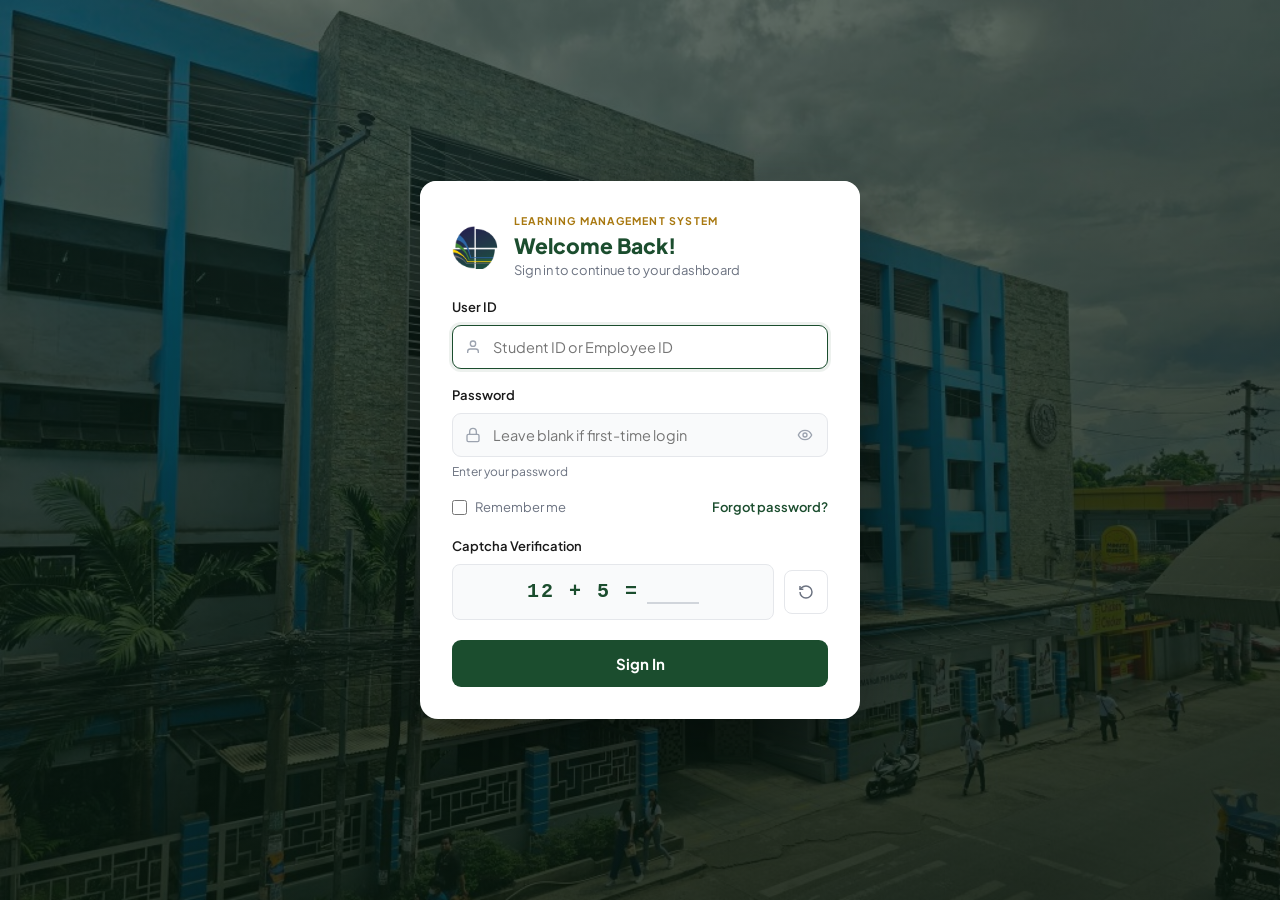
==== commit 9abec407: "Remove unused pages and files; fix program head profile and announcements links; report subject filt" ====
--- a/index.html
+++ b/index.html
@@ -1,2365 +1,2306 @@
-<!DOCTYPE html>
-<html lang="en">
-<head>
-    <meta charset="UTF-8">
-    <meta name="viewport" content="width=device-width, initial-scale=1.0">
-    <meta http-equiv="X-Content-Type-Options" content="nosniff">
-    <title>Phinmaed Learning | PHINMA Cagayan de Oro College</title>
-    <meta name="description" content="The official Learning Management System of PHINMA Cagayan de Oro College.">
-    <link rel="icon" type="image/png" href="assets/images/app-icon.png">
-    <link rel="manifest" href="manifest.json">
-    <meta name="theme-color" content="#00461B">
-    <link rel="apple-touch-icon" href="assets/images/pwa-icon-192.png">
-    <link rel="preconnect" href="https://fonts.googleapis.com">
-    <link href="https://fonts.googleapis.com/css2?family=Plus+Jakarta+Sans:wght@400;500;600;700;800&display=swap" rel="stylesheet">
-    <style>
-        *, *::before, *::after { box-sizing: border-box; margin: 0; padding: 0; }
-        :root {
-            --green:       #1B4D2E;
-            --green-dark:  #0f2e1a;
-            --green-hero:  rgba(15,42,24,.78);
-            --gold:        #C8941A;
-            --gold-light:  #F5C842;
-            --gold-dark:   #a8780f;
-            --cream:       #F7F5E8;
-            --white:       #ffffff;
-            --gray-100:    #f3f4f6;
-            --gray-200:    #e5e7eb;
-            --gray-300:    #d1d5db;
-            --gray-400:    #9ca3af;
-            --gray-500:    #6b7280;
-            --gray-600:    #4b5563;
-            --gray-700:    #374151;
-            --gray-900:    #111827;
-            --shadow:      0 4px 20px rgba(0,0,0,.08);
-            --shadow-lg:   0 16px 48px rgba(0,0,0,.14);
-        }
-        html { scroll-behavior: smooth; }
-        body { font-family: 'Plus Jakarta Sans', -apple-system, BlinkMacSystemFont, 'Segoe UI', Roboto, sans-serif; background: #fff; color: var(--gray-900); line-height: 1.6; -webkit-font-smoothing: antialiased; }
-        img { display: block; max-width: 100%; }
-        a { text-decoration: none; }
-
-        /* â”€â”€ TOPBAR â”€â”€â”€â”€â”€â”€â”€â”€â”€â”€â”€â”€â”€â”€â”€â”€â”€â”€â”€â”€â”€â”€â”€â”€â”€â”€ */
-        .topbar { background: var(--green-dark); padding: 7px 0; font-size: 12px; color: rgba(255,255,255,.68); }
-        .topbar-inner { max-width: 1240px; margin: 0 auto; padding: 0 32px; display: flex; align-items: center; justify-content: space-between; gap: 12px; }
-        .tb-left  { display: flex; align-items: center; gap: 20px; }
-        .tb-right { display: flex; align-items: center; gap: 14px; }
-        .tb-item  { display: flex; align-items: center; gap: 6px; }
-        .tb-item svg { opacity: .55; flex-shrink: 0; }
-        .tb-divider { width: 1px; height: 12px; background: rgba(255,255,255,.2); }
-        .tb-right a { color: rgba(255,255,255,.68); font-size: 12px; transition: color .15s; }
-        .tb-right a:hover { color: var(--gold-light); }
-
-        /* â”€â”€ NAVBAR â”€â”€â”€â”€â”€â”€â”€â”€â”€â”€â”€â”€â”€â”€â”€â”€â”€â”€â”€â”€â”€â”€â”€â”€â”€â”€ */
-        .navbar { position: sticky; top: 0; z-index: 900; background: #fff; box-shadow: 0 2px 20px rgba(0,0,0,.09); border-bottom: 2px solid var(--gold); }
-        .nav-inner { max-width: 1240px; margin: 0 auto; padding: 0 32px; display: flex; align-items: center; justify-content: space-between; height: 76px; gap: 24px; }
-        .nav-brand { display: flex; align-items: center; gap: 14px; flex-shrink: 0; }
-        .nav-brand-logo { position: relative; width: 52px; height: 52px; flex-shrink: 0; }
-        .nav-brand-logo::before {
-            content: ''; position: absolute; inset: -6px; border-radius: 50%;
-            background: radial-gradient(circle, rgba(200,148,26,.35) 0%, transparent 72%);
-            animation: logoGlow 3.2s ease-in-out infinite; z-index: 0;
-        }
-        .nav-brand img {
-            position: relative; z-index: 1;
-            width: 52px; height: 52px; object-fit: contain;
-            animation: logoIntro .8s cubic-bezier(.34,1.56,.64,1) both;
-            transition: transform .35s cubic-bezier(.34,1.56,.64,1);
-        }
-        .nav-brand:hover img { transform: rotate(-8deg) scale(1.08); }
-        @keyframes logoIntro { from { opacity:0; transform: scale(.4) rotate(-25deg); } to { opacity:1; transform: scale(1) rotate(0); } }
-        @keyframes logoGlow { 0%,100% { opacity:.5; transform: scale(.92); } 50% { opacity:1; transform: scale(1.12); } }
-        @media (prefers-reduced-motion: reduce) {
-            .nav-brand img, .nav-brand-logo::before { animation: none; }
-        }
-        .nav-brand-text { line-height: 1.2; }
-        .nav-brand-name { font-size: 17px; font-weight: 800; color: var(--green); display: block; letter-spacing: -.2px; }
-        .nav-brand-sub  { font-size: 10px; color: var(--gold); display: block; font-weight: 700; letter-spacing: .6px; text-transform: uppercase; }
-        .nav-links { display: flex; align-items: center; gap: 2px; list-style: none; flex: 1; }
-        .nav-links a { display: block; padding: 7px 15px; font-size: 13.5px; font-weight: 500; color: var(--gray-700); border-radius: 6px; transition: color .15s, background .15s; }
-        .nav-links a:hover { color: var(--green); background: #eef6f1; }
-        .nav-actions { display: flex; align-items: center; gap: 10px; flex-shrink: 0; }
-        .btn-nav-reg { padding: 9px 20px; background: transparent; color: var(--gold); border: 2px solid var(--gold); border-radius: 6px; font-size: 13px; font-weight: 700; cursor: pointer; font-family: inherit; transition: background .15s, color .15s; white-space: nowrap; }
-        .btn-nav-reg:hover { background: var(--gold); color: #fff; }
-        .btn-nav-login { padding: 9px 20px; background: transparent; color: var(--green); border: 2px solid var(--green); border-radius: 6px; font-size: 13px; font-weight: 700; display: inline-block; white-space: nowrap; transition: background .15s; cursor:pointer; font-family:inherit; }
-        .btn-nav-login:hover { background: #eef6f1; }
-        .hamburger { display: none; background: none; border: 1.5px solid var(--gray-300); border-radius: 6px; padding: 7px 9px; cursor: pointer; color: var(--gray-700); }
-        .hamburger:hover { background: var(--gray-100); }
-        .mobile-nav { display: none; background: #fff; border-bottom: 1px solid var(--gray-200); padding: 12px 28px 20px; position: sticky; top: 76px; z-index: 899; box-shadow: 0 6px 20px rgba(0,0,0,.07); }
-        .mobile-nav.open { display: block; }
-        .mobile-nav a { display: block; padding: 11px 0; font-size: 14px; font-weight: 500; color: var(--gray-700); border-bottom: 1px solid var(--gray-100); }
-        .mobile-nav a:hover { color: var(--green); }
-        .mobile-nav-btns { display: flex; gap: 10px; margin-top: 16px; }
-        .mobile-nav-btns > * { flex: 1; text-align: center; }
-
-        /* â”€â”€ HERO â”€â”€â”€â”€â”€â”€â”€â”€â”€â”€â”€â”€â”€â”€â”€â”€â”€â”€â”€â”€â”€â”€â”€â”€â”€â”€â”€â”€â”€ */
-        .hero {
-            position: relative; min-height: 100vh;
-            display: flex; flex-direction: column; align-items: center; justify-content: center;
-            text-align: center; overflow: hidden;
-        }
-        .hero-bg {
-            position: absolute; inset: 0;
-            background: #fff;
-            background-image: url('assets/images/campus-building.jpg');
-            background-size: cover;
-            background-position: center;
-        }
-        .hero-overlay {
-            position: absolute; inset: 0; z-index: 1;
-            background: rgba(6,20,10,.58);
-        }
-        .hero-inner {
-            position: relative; z-index: 2;
-            max-width: 860px; width: 100%; margin: 0 auto; padding: 0 28px;
-        }
-        .hero-content {
-            text-align: center;
-        }
-
-        .hero-badge {
-            display: inline-block;
-            border: 1.5px solid var(--gold);
-            color: var(--gold-dark); font-size: 11.5px; font-weight: 700;
-            letter-spacing: 1.5px; text-transform: uppercase;
-            padding: 8px 22px; border-radius: 100px;
-            margin-bottom: 28px;
-            animation: fadeDown .7s ease both; animation-delay: .1s;
-        }
-        .hero-logo-wrap {
-            position: relative; width: 108px; height: 108px; margin: 0 auto 30px;
-            animation: heroLogoIntro .9s cubic-bezier(.34,1.56,.64,1) both; animation-delay: .05s;
-        }
-        .hero-logo-ring {
-            position: absolute; inset: -14px; border-radius: 50%;
-            background: radial-gradient(circle, rgba(200,148,26,.4) 0%, transparent 70%);
-            animation: heroLogoGlow 3s ease-in-out infinite;
-        }
-        .hero-logo-ring::after {
-            content: ''; position: absolute; inset: 0; border-radius: 50%;
-            border: 1.5px solid rgba(200,148,26,.5);
-            animation: heroRingExpand 3s ease-out infinite;
-        }
-        .hero-logo-wrap img {
-            position: relative; z-index: 1; width: 100%; height: 100%; object-fit: contain;
-            filter: drop-shadow(0 8px 24px rgba(0,0,0,.4));
-            animation: heroLogoFloat 4.5s ease-in-out infinite;
-        }
-        @keyframes heroLogoIntro { from { opacity:0; transform: scale(.5) rotate(-20deg); } to { opacity:1; transform: scale(1) rotate(0); } }
-        @keyframes heroLogoFloat { 0%,100% { transform: translateY(0); } 50% { transform: translateY(-8px); } }
-        @keyframes heroLogoGlow { 0%,100% { opacity:.55; transform: scale(.9); } 50% { opacity:1; transform: scale(1.15); } }
-        @keyframes heroRingExpand { 0% { transform: scale(.85); opacity:.8; } 100% { transform: scale(1.35); opacity:0; } }
-        @media (prefers-reduced-motion: reduce) {
-            .hero-logo-wrap, .hero-logo-wrap img, .hero-logo-ring, .hero-logo-ring::after { animation: none; }
-        }
-        .hero h1 {
-            font-size: clamp(32px, 5vw, 64px); font-weight: 900;
-            line-height: 1.08; letter-spacing: -1.5px; margin-bottom: 22px;
-            animation: fadeDown .7s ease both; animation-delay: .25s;
-        }
-        .hero h1 .white { color: #fff; display: block; }
-        .hero h1 .gold  { color: var(--gold); display: block; }
-        .hero-desc {
-            font-size: 17px; color: rgba(255,255,255,.88);
-            line-height: 1.75; margin-bottom: 44px; max-width: 600px; margin-left: auto; margin-right: auto;
-            animation: fadeDown .7s ease both; animation-delay: .4s;
-        }
-        .hero-btns {
-            display: flex; gap: 16px; justify-content: center; flex-wrap: wrap;
-            animation: fadeDown .7s ease both; animation-delay: .55s;
-        }
-        .btn-gold {
-            padding: 15px 36px; background: var(--gold); color: #fff;
-            border: 2px solid var(--gold); border-radius: 8px;
-            font-size: 15px; font-weight: 800; cursor: pointer;
-            font-family: inherit; display: inline-flex; align-items: center; gap: 9px;
-            transition: background .15s, transform .12s, box-shadow .15s;
-        }
-        .btn-gold:hover { background: var(--gold-dark); border-color: var(--gold-dark); transform: translateY(-2px); box-shadow: 0 8px 24px rgba(200,148,26,.35); }
-        .btn-ghost-white {
-            padding: 15px 32px; background: transparent; color: #fff;
-            border: 2px solid rgba(255,255,255,.55); border-radius: 8px;
-            font-size: 15px; font-weight: 700; display: inline-flex; align-items: center; gap: 9px;
-            transition: border-color .15s, background .15s;
-        }
-        .btn-ghost-white:hover { border-color: #fff; background: rgba(255,255,255,.1); }
-        .hero-scroll {
-            position: absolute; bottom: 32px; left: 50%; transform: translateX(-50%);
-            z-index: 2; text-align: center; color: var(--gray-400);
-            font-size: 10.5px; font-weight: 700; letter-spacing: 1.5px; text-transform: uppercase;
-            animation: fadeDown 1s ease both; animation-delay: .8s;
-        }
-        .hero-scroll svg { margin: 8px auto 0; animation: bounce 1.6s ease-in-out infinite; }
-        @keyframes bounce { 0%,100% { transform: translateY(0); } 50% { transform: translateY(7px); } }
-
-        /* â”€â”€ ANIMATIONS â”€â”€â”€â”€â”€â”€â”€â”€â”€â”€â”€â”€â”€â”€â”€â”€â”€â”€â”€â”€â”€â”€â”€ */
-        @keyframes fadeDown { from { opacity:0; transform:translateY(-20px); } to { opacity:1; transform:translateY(0); } }
-        [data-anim] { opacity:0; transition: opacity .65s cubic-bezier(.4,0,.2,1), transform .65s cubic-bezier(.4,0,.2,1); }
-        [data-anim="up"]    { transform: translateY(36px); }
-        [data-anim="left"]  { transform: translateX(-36px); }
-        [data-anim="right"] { transform: translateX(36px); }
-        [data-anim="scale"] { transform: scale(.94); }
-        [data-anim].visible { opacity:1; transform: translate(0) scale(1); }
-        [data-delay="1"]{ transition-delay:.08s; } [data-delay="2"]{ transition-delay:.16s; }
-        [data-delay="3"]{ transition-delay:.24s; } [data-delay="4"]{ transition-delay:.32s; }
-        [data-delay="5"]{ transition-delay:.40s; } [data-delay="6"]{ transition-delay:.48s; }
-
-        /* â”€â”€ SHARED â”€â”€â”€â”€â”€â”€â”€â”€â”€â”€â”€â”€â”€â”€â”€â”€â”€â”€â”€â”€â”€â”€â”€â”€â”€â”€â”€ */
-        .section { padding: 96px 32px; }
-        .sec-inner { max-width: 1240px; margin: 0 auto; }
-        .sec-kicker {
-            display: inline-flex; align-items: center; gap: 9px;
-            font-size: 11px; font-weight: 700; letter-spacing: 1.2px;
-            text-transform: uppercase; color: var(--gold); margin-bottom: 12px;
-        }
-        .sec-kicker-line { width: 24px; height: 2px; background: var(--gold); flex-shrink: 0; }
-        .sec-title { font-size: clamp(24px, 3.5vw, 40px); font-weight: 800; color: var(--gray-900); line-height: 1.18; letter-spacing: -.5px; margin-bottom: 14px; }
-        .sec-title em { font-style: normal; color: var(--green); }
-        .sec-desc { font-size: 15.5px; color: var(--gray-600); line-height: 1.75; max-width: 600px; }
-        .center-block { text-align: center; }
-        .center-block .sec-kicker { justify-content: center; }
-        .center-block .sec-desc   { margin: 0 auto; }
-        .gold-divider { width: 56px; height: 3px; background: var(--gold); border-radius: 2px; margin: 18px auto 0; }
-
-        /* â”€â”€ ABOUT â”€â”€â”€â”€â”€â”€â”€â”€â”€â”€â”€â”€â”€â”€â”€â”€â”€â”€â”€â”€â”€â”€â”€â”€â”€â”€â”€â”€ */
-        .about { background: #fff; }
-        .about-stats { display:grid; grid-template-columns:repeat(4,1fr); background:#fff; border:1.5px solid var(--gray-200); border-radius:14px; overflow:hidden; margin-bottom:64px; box-shadow:var(--shadow); }
-        .as-item { padding:28px 24px; text-align:center; border-right:1px solid var(--gray-100); position:relative; }
-        .as-item::before { content:''; position:absolute; top:0; left:50%; transform:translateX(-50%); width:32px; height:3px; background:var(--gold); border-radius:0 0 3px 3px; }
-        .as-item:last-child { border-right:none; }
-        .as-num  { font-size:38px; font-weight:900; color:var(--green); display:block; line-height:1; }
-        .as-label{ font-size:10.5px; font-weight:700; color:var(--gray-500); text-transform:uppercase; letter-spacing:.8px; margin-top:7px; display:block; }
-        .about-grid { display: grid; grid-template-columns: 1fr 1fr; gap: 64px; align-items: center; }
-        .about-visual { position:relative; }
-        .about-main-photo { border-radius:14px; overflow:hidden; height:380px; position:relative; box-shadow:var(--shadow-lg); }
-        .about-main-photo img { width:100%; height:100%; object-fit:cover; }
-        .about-main-photo-cap { position:absolute; bottom:0; left:0; right:0; background:linear-gradient(to top, rgba(6,20,10,.92) 0%, rgba(6,20,10,.55) 60%, transparent 100%); padding:36px 22px 18px; }
-        .about-main-photo-cap span { color:#fff; font-size:13px; font-weight:700; display:block; }
-        .about-main-photo-cap small { color:var(--gold-light); font-size:11px; }
-        .about-sub-row { display:grid; grid-template-columns:1fr 1fr; gap:12px; margin-top:12px; }
-        .about-sub-photo { border-radius:10px; overflow:hidden; height:150px; }
-        .about-sub-photo img { width:100%; height:100%; object-fit:cover; }
-        .about-sub-stat { border-radius:10px; background:#fff; display:flex; flex-direction:column; align-items:center; justify-content:center; height:150px; border:1.5px solid var(--gray-200); box-shadow:var(--shadow); transition:border-color .2s, transform .2s; position:relative; overflow:hidden; }
-        .about-sub-stat::before { content:''; position:absolute; top:0; left:0; right:0; height:4px; background:var(--gold); }
-        .about-sub-stat:hover { border-color:var(--gold); transform:translateY(-3px); }
-        .about-sub-stat strong { font-size:34px; font-weight:900; color:var(--green); display:block; line-height:1; }
-        .about-sub-stat span { font-size:10.5px; color:var(--gray-500); font-weight:700; text-transform:uppercase; letter-spacing:.5px; margin-top:6px; }
-        .about-points { margin-top:28px; display:flex; flex-direction:column; }
-        .about-point { display:flex; gap:16px; padding:16px 0; border-bottom:1px solid var(--gray-100); align-items:flex-start; }
-        .about-point:last-child { border-bottom:none; }
-        .ap-icon { width:44px; height:44px; border-radius:10px; background:var(--green); color:#fff; display:flex; align-items:center; justify-content:center; flex-shrink:0; }
-        .ap-body strong { display:block; font-size:14px; font-weight:700; color:var(--gray-900); margin-bottom:3px; }
-        .ap-body span   { font-size:13px; color:var(--gray-600); line-height:1.55; }
-
-        /* â”€â”€ CAMPUSES â”€â”€â”€â”€â”€â”€â”€â”€â”€â”€â”€â”€â”€â”€â”€â”€â”€â”€â”€â”€â”€â”€â”€â”€â”€ */
-        .campuses { background: #fff; }
-        .campus-grid { display:grid; grid-template-columns:repeat(3,1fr); gap:24px; margin-top:48px; }
-        .campus-card { border-radius:12px; overflow:hidden; box-shadow:var(--shadow-lg); display:flex; flex-direction:column; transition:transform .2s, box-shadow .2s; }
-        .campus-card:hover { transform:translateY(-5px); box-shadow:0 24px 60px rgba(0,0,0,.16); }
-        .campus-photo { position:relative; height:210px; flex-shrink:0; }
-        .campus-photo img { width:100%; height:100%; object-fit:cover; transition:transform .5s ease; }
-        .campus-card:hover .campus-photo img { transform:scale(1.04); }
-        .campus-photo-overlay { position:absolute; inset:0; background:linear-gradient(to top, rgba(10,32,18,.82) 0%, transparent 55%); }
-        .campus-label { position:absolute; bottom:0; left:0; right:0; padding:18px 18px 14px; }
-        .campus-label h3 { font-size:18px; font-weight:800; color:#fff; margin-bottom:3px; }
-        .campus-label p  { font-size:12px; color:var(--gold-light); font-weight:600; }
-        .campus-body { background:#fff; padding:20px; flex:1; display:flex; flex-direction:column; gap:10px; border:1.5px solid var(--gray-200); border-top:none; border-radius:0 0 12px 12px; }
-        .campus-detail { display:flex; gap:10px; align-items:flex-start; font-size:13px; color:var(--gray-600); }
-        .campus-detail svg { color:var(--green); flex-shrink:0; margin-top:2px; }
-        .campus-tag { display:inline-block; background:#eef6f1; color:var(--green); font-size:11px; font-weight:700; padding:4px 12px; border-radius:12px; margin-top:4px; border:1px solid #c2dec9; }
-
-
-
-
-
-
-
-
-
-
-
-        /* -- FEATURES -------------------------- */
-        .features { background: #f0f4f2; }
-        /* two-column layout */
-        .feat-layout { display:grid; grid-template-columns:1fr 1.15fr; gap:72px; align-items:start; margin-top:56px; }
-        /* LEFT: explanation panel */
-        .feat-left { position:sticky; top:100px; }
-        .feat-left .fl-kicker { display:inline-flex; align-items:center; gap:8px; font-size:10px; font-weight:800; letter-spacing:1.5px; text-transform:uppercase; color:var(--green); margin-bottom:16px; }
-        .feat-left .fl-kicker span { display:inline-block; width:28px; height:2px; background:var(--gold); }
-        .feat-left h3 { font-size:28px; font-weight:900; color:var(--green-dark); line-height:1.25; margin-bottom:16px; }
-        .feat-left h3 em { color:var(--gold); font-style:normal; }
-        .feat-left > p { font-size:14.5px; color:#4a5568; line-height:1.75; margin-bottom:28px; }
-        /* bullet highlights */
-        .feat-bullets { list-style:none; margin-bottom:32px; display:flex; flex-direction:column; gap:10px; }
-        .feat-bullets li { display:flex; align-items:center; gap:12px; font-size:13.5px; color:var(--green-dark); font-weight:600; }
-        .feat-bullets li::before { content:''; width:8px; height:8px; border-radius:50%; background:var(--gold); flex-shrink:0; }
-        /* AI card inside left */
-        .feat-ai-card { background:var(--green-dark); border-radius:16px; padding:24px 28px; display:flex; gap:18px; align-items:flex-start; }
-        .feat-ai-card .fai-icon { width:46px; height:46px; border-radius:12px; background:#C8941A; color:#fff; display:flex; align-items:center; justify-content:center; flex-shrink:0; }
-        .feat-ai-card .fai-tag { display:inline-block; background:rgba(245,200,66,.14); border:1px solid rgba(245,200,66,.38); color:#F5C842; font-size:9.5px; font-weight:700; padding:2px 9px; border-radius:20px; letter-spacing:.6px; text-transform:uppercase; margin-bottom:6px; }
-        .feat-ai-card h4 { font-size:15px; font-weight:800; color:#fff; margin-bottom:5px; }
-        .feat-ai-card p  { font-size:12.5px; color:rgba(255,255,255,.58); line-height:1.6; }
-        /* RIGHT: feature card stack */
-        .feat-right { display:flex; flex-direction:column; gap:12px; }
-        .fi-card { display:flex; align-items:center; gap:20px; background:#fff; border-radius:14px; padding:20px 22px; border:1.5px solid #e2ece7; box-shadow:0 2px 10px rgba(0,0,0,.05); transition:transform .2s,box-shadow .2s; }
-        .fi-card:hover { transform:translateX(5px); box-shadow:0 10px 30px rgba(0,0,0,.1); border-color:#b0c4bc; }
-        .fi-card-icon { width:46px; height:46px; border-radius:12px; display:flex; align-items:center; justify-content:center; flex-shrink:0; }
-        .fi-card-text { flex:1; }
-        .fi-card-text h4 { font-size:14.5px; font-weight:800; color:var(--green-dark); margin-bottom:4px; line-height:1.2; }
-        .fi-card-text p  { font-size:12.5px; color:#6b7a8d; line-height:1.55; margin:0; }
-        .fi-card-arrow { color:#c5d5ce; flex-shrink:0; transition:color .2s,transform .2s; }
-        .fi-card-arrow { color:#c5d5ce; flex-shrink:0; transition:color .2s,transform .2s; }
-        .fi-card:hover .fi-card-arrow { color:var(--green); transform:translateX(3px); }
-        /* icon */
-        .fi-dark { background:#1f2937; color:#fff; }
-
-
-
-
-        /* â”€â”€ PROGRAMS â”€â”€â”€â”€â”€â”€â”€â”€â”€â”€â”€â”€â”€â”€â”€â”€â”€â”€â”€â”€â”€â”€â”€â”€â”€ */
-        .programs { background:#fff; }
-        /* Programs carousel */
-        .prog-carousel-wrap { position:relative; margin-top:52px; }
-        .prog-carousel { display:flex; gap:20px; overflow-x:auto; scroll-snap-type:x mandatory; scroll-behavior:smooth; padding:8px 4px 24px; scrollbar-width:none; -ms-overflow-style:none; }
-        .prog-carousel::-webkit-scrollbar { display:none; }
-        .col-card { flex:0 0 340px; height:480px; border-radius:20px; overflow:hidden; scroll-snap-align:start; display:flex; flex-direction:column; background:#fff; border:1.5px solid #000; box-shadow:0 6px 24px rgba(0,0,0,.06); transition:transform .22s,box-shadow .22s; cursor:default; position:relative; }
-        .col-card:hover { transform:translateY(-4px); box-shadow:0 16px 40px rgba(0,0,0,.1); }
-        /* College watermark letter colors */
-        .cc-abbr-bg.cc-green  { color:rgba(27,77,46,.05); }
-        .cc-abbr-bg.cc-maroon { color:rgba(194,58,99,.06); }
-        .cc-abbr-bg.cc-blue   { color:rgba(46,111,239,.06); }
-        .cc-abbr-bg.cc-red    { color:rgba(229,80,60,.06); }
-        .cc-abbr-bg.cc-gold   { color:rgba(200,148,26,.08); }
-        .cc-abbr-bg.cc-purple { color:rgba(124,79,224,.06); }
-        .cc-badge.cc-green  { color:var(--green);  border-color:var(--green);  background:rgba(27,77,46,.08); }
-        .cc-badge.cc-maroon { color:#C23A63; border-color:#C23A63; background:rgba(194,58,99,.08); }
-        .cc-badge.cc-blue   { color:#2E6FEF; border-color:#2E6FEF; background:rgba(46,111,239,.08); }
-        .cc-badge.cc-red    { color:#E5503C; border-color:#E5503C; background:rgba(229,80,60,.08); }
-        .cc-badge.cc-gold   { color:var(--gold-dark); border-color:var(--gold); background:rgba(200,148,26,.1); }
-        .cc-badge.cc-purple { color:#7C4FE0; border-color:#7C4FE0; background:rgba(124,79,224,.08); }
-        .cc-top { padding:28px 24px 20px; position:relative; flex-shrink:0; }
-        .cc-abbr-bg { position:absolute; bottom:-20px; right:-8px; font-size:120px; font-weight:900; line-height:1; pointer-events:none; letter-spacing:-4px; }
-        .cc-badge { display:inline-block; font-size:10.5px; font-weight:800; letter-spacing:1px; padding:4px 12px; border-radius:4px; margin-bottom:9px; text-transform:uppercase; border:1.5px solid; }
-        .cc-name { font-size:14.5px; font-weight:800; color:var(--gray-900); line-height:1.3; }
-        .cc-divider { height:1px; background:var(--gray-100); margin:0 24px; flex-shrink:0; }
-        .cc-programs { flex:1; padding:16px 24px 20px; overflow-y:auto; scrollbar-width:none; }
-        .cc-programs::-webkit-scrollbar { display:none; }
-        .cc-programs ul { list-style:none; }
-        .cc-programs ul li { display:flex; align-items:flex-start; gap:10px; padding:9px 0; border-bottom:1px solid var(--gray-100); font-size:13px; color:var(--gray-700); line-height:1.45; }
-        .cc-programs ul li:last-child { border-bottom:none; }
-        .cc-programs ul li::before { content:''; width:5px; height:5px; border-radius:50%; background:var(--gold); flex-shrink:0; margin-top:5px; }
-        .cc-elective { font-size:11px; color:var(--gray-400); display:block; margin-top:2px; font-style:italic; }
-        /* Controls */
-        .prog-controls { display:flex; align-items:center; justify-content:center; gap:18px; margin-top:4px; }
-        .prog-arrow { width:46px; height:46px; border-radius:50%; background:#fff; border:1.5px solid var(--gray-200); color:var(--green); cursor:pointer; display:flex; align-items:center; justify-content:center; transition:background .15s,border-color .15s,transform .15s; box-shadow:0 2px 8px rgba(0,0,0,.06); }
-        .prog-arrow:hover { background:var(--gold); border-color:var(--gold); color:var(--green-dark); transform:scale(1.08); }
-        .prog-dots { display:flex; gap:8px; align-items:center; }
-        .prog-dot { width:8px; height:8px; border-radius:50%; background:var(--gray-300); cursor:pointer; transition:background .2s,width .25s; border:none; padding:0; }
-        .prog-dot.active { background:var(--gold); width:26px; border-radius:4px; }
-
-        /* ── FAQ ──────────────────────────────────────── */
-        .faq { background: #fff; }
-        .faq-wrap { max-width: 780px; margin: 48px auto 0; display: flex; flex-direction: column; gap: 12px; }
-        .faq-item { border: 1.5px solid var(--gray-200); border-radius: 12px; overflow: hidden; transition: border-color .2s, box-shadow .2s; }
-        .faq-item.open { border-color: var(--gold); box-shadow: 0 6px 20px rgba(200,148,26,.1); }
-        .faq-q { width: 100%; display: flex; align-items: center; justify-content: space-between; gap: 16px; padding: 18px 22px; background: #fff; border: none; text-align: left; font-family: inherit; font-size: 14.5px; font-weight: 700; color: var(--gray-900); cursor: pointer; transition: background .15s; }
-        .faq-q:hover { background: #fafbfc; }
-        .faq-item.open .faq-q { color: var(--green); }
-        .faq-q-icon { width: 28px; height: 28px; border-radius: 50%; background: var(--gray-100); color: var(--gray-500); display: flex; align-items: center; justify-content: center; flex-shrink: 0; transition: transform .25s, background .2s, color .2s; }
-        .faq-item.open .faq-q-icon { background: var(--gold); color: #fff; transform: rotate(45deg); }
-        .faq-a { max-height: 0; overflow: hidden; transition: max-height .3s ease; }
-        .faq-a-inner { padding: 0 22px 20px; font-size: 13.5px; color: var(--gray-600); line-height: 1.75; }
-
-        /* ── FOOTER ──────────────────────────────────── */
-        footer { background: #061409; color:rgba(255,255,255,.65); padding:64px 32px 28px; }
-        .footer-inner { max-width:1240px; margin:0 auto; }
-        .footer-grid { display:grid; grid-template-columns:2fr 1fr 1fr 1fr; gap:48px; margin-bottom:44px; }
-        .footer-brand-row { display:flex; align-items:center; gap:12px; margin-bottom:14px; }
-        .footer-brand-row img  { width:44px; height:44px; object-fit:contain; }
-        .footer-brand-name { font-size:16px; font-weight:800; color:#fff; display:block; }
-        .footer-brand-sub  { font-size:10px; font-weight:700; color:var(--gold); text-transform:uppercase; letter-spacing:.6px; display:block; margin-top:2px; }
-        .footer-brand p { font-size:13px; line-height:1.75; }
-        .footer-col h4 { font-size:10.5px; font-weight:700; color:rgba(255,255,255,.38); text-transform:uppercase; letter-spacing:.8px; margin-bottom:14px; }
-        .footer-col a  { display:block; font-size:13px; color:rgba(255,255,255,.62); margin-bottom:9px; transition:color .15s; }
-        .footer-col a:hover { color:var(--gold-light); }
-        .footer-bottom { border-top:1px solid rgba(255,255,255,.08); padding-top:22px; display:flex; align-items:center; justify-content:space-between; flex-wrap:wrap; gap:10px; font-size:12px; }
-        .footer-gold { color:var(--gold); font-weight:600; }
-
-        /* â”€â”€ SCROLL TOP â”€â”€â”€â”€â”€â”€â”€â”€â”€â”€â”€â”€â”€â”€â”€â”€â”€â”€â”€â”€â”€â”€â”€ */
-        .scroll-top { position:fixed; bottom:28px; right:28px; z-index:800; width:46px; height:46px; border-radius:50%; background:var(--gold); color:var(--green-dark); border:none; cursor:pointer; display:none; align-items:center; justify-content:center; box-shadow:0 4px 18px rgba(200,148,26,.45); transition:transform .15s; }
-        .scroll-top.show { display:flex; }
-        .scroll-top:hover { transform:translateY(-3px); }
-
-        /* â”€â”€ REGISTRATION MODAL â”€â”€â”€â”€â”€â”€â”€â”€â”€â”€â”€â”€â”€â”€â”€ */
-        .modal-backdrop { display:none; position:fixed; inset:0; background:rgba(17,24,39,.72); z-index:9000; align-items:center; justify-content:center; padding:20px; }
-        .modal-backdrop.open { display:flex; animation:bdFadeIn .15s; }
-        @keyframes bdFadeIn { from{opacity:0;} to{opacity:1;} }
-        .reg-modal { background:#fff; border-radius:16px; width:100%; max-width:700px; max-height:92vh; display:flex; flex-direction:column; box-shadow:0 32px 80px rgba(0,0,0,.32); animation:modalSlide .22s cubic-bezier(.4,0,.2,1); }
-        @keyframes modalSlide { from{opacity:0;transform:translateY(24px) scale(.97);} to{opacity:1;transform:translateY(0) scale(1);} }
-        .modal-hdr { background:#fff; border-radius:16px 16px 0 0; padding:20px 28px; display:flex; align-items:center; gap:14px; flex-shrink:0; border-bottom:1.5px solid var(--gray-200); }
-        .modal-hdr img { width:44px; height:44px; object-fit:contain; flex-shrink:0; }
-        .modal-hdr-text { flex:1; }
-        /* Only present on the sign-in card's header (see modal-hdr-text
-           above) — the college's brand panel text was hidden entirely when
-           the sign-in layout became a centered card over the full photo
-           background, so this is what still names the platform on-screen. */
-        .si-kicker { display:block; font-size:10.5px; font-weight:700; letter-spacing:1.2px; text-transform:uppercase; color:var(--gold-dark); margin-bottom:3px; }
-        .modal-hdr-text h2 { font-size:17px; font-weight:800; color:var(--green); line-height:1.2; margin-bottom:2px; }
-        .modal-hdr-text p  { font-size:12px; color:var(--gray-500); }
-        .modal-close { width:34px; height:34px; border-radius:50%; border:none; background:var(--gray-100); color:var(--gray-600); font-size:18px; cursor:pointer; display:flex; align-items:center; justify-content:center; flex-shrink:0; transition:background .15s; font-family:inherit; }
-        .modal-close:hover { background:var(--gray-200); }
-        .modal-tabs { display:flex; border-bottom:1.5px solid var(--gray-200); flex-shrink:0; }
-        .modal-tab { flex:1; padding:13px 20px; border:none; background:transparent; font-size:13.5px; font-weight:600; cursor:pointer; font-family:inherit; color:var(--gray-500); border-bottom:3px solid transparent; margin-bottom:-1.5px; transition:all .15s; }
-        .modal-tab:hover { color:var(--green); }
-        .modal-tab.active { color:var(--green); border-bottom-color:var(--gold); background:#fdf9ee; }
-        .modal-body { overflow-y:auto; padding:26px 28px 20px; flex:1; }
-        .modal-body::-webkit-scrollbar { width:5px; }
-        .modal-body::-webkit-scrollbar-thumb { background:var(--gray-300); border-radius:3px; }
-        .reg-panel { display:none; }
-        .reg-panel.active { display:block; }
-        .pre-note { background:#fdf9ee; border:1px solid #e8d9a0; border-radius:6px; padding:12px 14px; font-size:13px; color:var(--gray-600); line-height:1.6; margin-bottom:18px; }
-        .rrow { display:grid; grid-template-columns:1fr 1fr; gap:14px; margin-bottom:14px; }
-        .rrow.s1 { grid-template-columns:1fr; }
-        .rrow.s3 { grid-template-columns:1fr 1fr 1fr; }
-        .rf { display:flex; flex-direction:column; gap:5px; }
-        .rpw-wrap { position:relative; display:flex; }
-        .rpw-wrap .ri { padding-right:38px; }
-        .rpw-wrap .si-pw-toggle { right:8px; }
-        .ri.rpw-match-ok    { border-color:#16a34a; box-shadow:0 0 0 3px rgba(22,163,74,.08); }
-        .ri.rpw-match-error { border-color:#dc2626; box-shadow:0 0 0 3px rgba(220,38,38,.08); }
-        #r-pw-match-hint.ok    { color:#16a34a; font-style:normal; font-weight:600; }
-        #r-pw-match-hint.error { color:#dc2626; font-style:normal; font-weight:600; }
-        .rl { font-size:12px; font-weight:600; color:var(--gray-700); }
-        .rl .req { color:#dc2626; margin-left:2px; }
-        .ri,.rs,.rt { padding:9px 13px; border:1.5px solid var(--gray-300); border-radius:7px; font-size:13.5px; font-family:inherit; color:var(--gray-900); background:#fff; outline:none; width:100%; transition:border-color .15s,box-shadow .15s; }
-        .ri:focus,.rs:focus,.rt:focus { border-color:var(--gold); box-shadow:0 0 0 3px rgba(200,148,26,.1); }
-        .rt { resize:vertical; min-height:74px; }
-        .rdivider { display:flex; align-items:center; gap:10px; font-size:10.5px; font-weight:700; letter-spacing:.5px; text-transform:uppercase; color:var(--gray-400); margin:4px 0 14px; }
-        .rdivider::before,.rdivider::after { content:''; flex:1; height:1px; background:var(--gray-200); }
-        .pw-strength { margin-top:6px; }
-        .pw-bar  { height:3px; border-radius:2px; background:var(--gray-200); overflow:hidden; }
-        .pw-fill { height:100%; width:0; border-radius:2px; transition:width .3s,background .3s; }
-        .pw-lbl  { font-size:11px; color:var(--gray-400); margin-top:3px; }
-        .ragree { display:flex; gap:9px; align-items:flex-start; margin-bottom:14px; margin-top:4px; }
-        .ragree input { width:15px; height:15px; accent-color:var(--green); flex-shrink:0; margin-top:2px; }
-        .ragree label { font-size:12px; color:var(--gray-600); line-height:1.55; }
-        .ragree a { color:var(--green); font-weight:600; }
-        .rmsg { padding:10px 14px; border-radius:6px; font-size:13px; line-height:1.5; display:none; margin-bottom:14px; }
-        .rmsg.success { background:#dcfce7; color:#15803d; border:1px solid #bbf7d0; display:block; }
-        .rmsg.error   { background:#fee2e2; color:#b91c1c; border:1px solid #fecaca; display:block; }
-        .modal-ft { padding:14px 28px 20px; flex-shrink:0; border-top:1px solid var(--gray-100); background:var(--gray-50); border-radius:0 0 16px 16px; display:flex; gap:10px; }
-        .btn-cancel { padding:11px 22px; background:transparent; color:var(--gray-600); border:1.5px solid var(--gray-300); border-radius:6px; font-size:13.5px; font-weight:600; cursor:pointer; font-family:inherit; transition:background .15s; }
-        .btn-cancel:hover { background:var(--gray-100); }
-        .btn-submit { flex:1; padding:12px; background:var(--gold); color:#fff; border:none; border-radius:6px; font-size:14px; font-weight:800; cursor:pointer; font-family:inherit; transition:background .15s,transform .1s; }
-        .btn-submit:hover { background:var(--gold-dark); transform:translateY(-1px); }
-        .btn-submit:disabled { opacity:.6; cursor:not-allowed; transform:none; }
-        /* Terms box */
-        .terms-box { border:1.5px solid var(--gray-200); border-radius:8px; margin-bottom:14px; overflow:hidden; }
-        .terms-scroll { max-height:130px; overflow-y:auto; padding:14px 16px; font-size:12px; color:var(--gray-600); line-height:1.7; background:#fafafa; }
-        .terms-scroll h5 { font-size:11.5px; font-weight:700; color:var(--green-dark); margin:0 0 4px; text-transform:uppercase; letter-spacing:.4px; }
-        .terms-scroll p { margin:0 0 10px; }
-        .terms-accept { display:flex; gap:10px; align-items:center; padding:10px 16px; border-top:1px solid var(--gray-200); background:#f5f8f6; }
-        .terms-accept input { width:15px; height:15px; accent-color:var(--green); flex-shrink:0; }
-        .terms-accept label { font-size:12.5px; color:var(--gray-700); font-weight:600; }
-        .terms-accept a { color:var(--green); font-weight:700; }
-        .rf-hint { font-size:11px; color:#6b7a8d; margin-top:3px; font-style:italic; }
-        /* Sign in modal */
-        .signin-note { font-size:13px; color:var(--gray-600); line-height:1.6; text-align:center; padding:4px 0 8px; }
-        .signin-switch { text-align:center; font-size:13px; color:var(--gray-500); margin-top:16px; padding-top:16px; border-top:1px solid var(--gray-100); }
-        .link-btn { background:none; border:none; color:var(--green); font-weight:700; font-size:13px; cursor:pointer; font-family:inherit; padding:0; text-decoration:underline; }
-        .forgot-row { text-align:right; margin-top:-6px; margin-bottom:4px; }
-        .forgot-row a { font-size:12px; color:var(--green); font-weight:600; }
-        /* Sign In modal — app-style fields */
-        .si-group { margin-bottom:16px; }
-        .si-label { display:block; font-size:13px; font-weight:600; color:#1a1a1a; margin-bottom:7px; }
-        .si-wrap { position:relative; }
-        .si-icon { position:absolute; left:12px; top:50%; transform:translateY(-50%); color:#9ca3af; display:flex; pointer-events:none; }
-        .si-input { width:100%; padding:11px 14px 11px 40px; border:1.5px solid #e5e7eb; border-radius:8px; font-size:14px; font-family:inherit; color:#1a1a1a; background:#f9fafb; outline:none; transition:border-color .15s,box-shadow .15s; }
-        .si-input:focus { border-color:var(--green); box-shadow:0 0 0 3px rgba(27,77,46,.08); background:#fff; }
-        .si-pw-input { padding-right:42px; }
-        .si-pw-toggle { position:absolute; right:10px; top:50%; transform:translateY(-50%); background:none; border:none; cursor:pointer; color:#9ca3af; padding:4px; display:flex; transition:color .15s; }
-        .si-pw-toggle:hover { color:var(--green); }
-        .si-hint { font-size:12px; color:#6b7280; margin-top:5px; }
-        /* flex-wrap + nowrap-per-item so "Remember me" and "Forgot password?"
-           drop to their own line as whole phrases on a narrow screen instead
-           of each individually breaking mid-word (the actual mobile bug). */
-        .si-options { display:flex; flex-wrap:wrap; justify-content:space-between; align-items:center; gap:8px 16px; margin-bottom:18px; }
-        .si-remember { display:flex; align-items:center; gap:8px; font-size:13px; color:#6b7280; cursor:pointer; white-space:nowrap; }
-        .si-remember input { width:15px; height:15px; accent-color:var(--green); cursor:pointer; flex-shrink:0; }
-        .si-forgot { font-size:13px; font-weight:600; color:var(--green); text-decoration:none; white-space:nowrap; }
-        .si-forgot:hover { text-decoration:underline; }
-        .si-captcha-row { display:flex; gap:10px; align-items:center; }
-        .si-captcha-box { flex:1; min-width:0; background:#f9fafb; border:1.5px solid #e5e7eb; border-radius:8px; padding:10px 12px;
-            display:flex; align-items:center; justify-content:center; gap:8px;
-            font-family:'Courier New',monospace; font-size:22px; font-weight:700; color:var(--green); letter-spacing:2px; user-select:none; white-space:nowrap; }
-        /* The equation text itself must never wrap — it has real spaces
-           ("4  +  3  ="), so a narrow flex box was breaking it across two
-           lines at those spaces. */
-        #si-captcha-eq { white-space:nowrap; }
-        .si-captcha-inline-input {
-            width:52px; min-width:0; text-align:center; font-family:'Courier New',monospace;
-            font-size:22px; font-weight:700; color:var(--green);
-            background:transparent; border:none; border-bottom:2.5px solid #d1d5db;
-            outline:none; padding:0 2px; transition:color .15s,border-color .15s;
-        }
-        .si-captcha-inline-input::placeholder { color:#c7ccc9; }
-        .si-captcha-inline-input.si-ok    { color:#15803d; border-color:#15803d; }
-        .si-captcha-inline-input.si-error { color:#b91c1c; border-color:#b91c1c; }
-        .si-input.si-error { border-color:#b91c1c; box-shadow:0 0 0 3px rgba(185,28,28,.10); }
-        .si-input.si-match { border-color:var(--green); }
-        .si-field-note { font-size:12px; font-weight:600; margin:6px 0 0; display:none; }
-        .si-field-note.show { display:block; }
-        .si-field-note.bad  { color:#b91c1c; }
-        .si-field-note.good { color:var(--green); }
-        .si-captcha-reload { width:42px; height:42px; border:1.5px solid #e5e7eb; border-radius:8px; background:#fff; color:#6b7280; cursor:pointer; display:flex; align-items:center; justify-content:center; transition:border-color .15s,color .15s; flex-shrink:0; }
-        .si-captcha-reload:hover { border-color:var(--green); color:var(--green); }
-        .si-btn { width:100%; padding:13px; background:var(--green); color:#fff; border:none; border-radius:8px; font-size:15px; font-weight:700; font-family:inherit; cursor:pointer; margin-top:4px; transition:background .15s; }
-        .si-btn:hover { background:var(--green-dark); }
-        .si-switch { text-align:center; margin-top:18px; font-size:13px; color:#6b7280; padding-top:16px; border-top:1px solid #f0f0f0; }
-        .si-switch-link { background:none; border:none; color:var(--green); font-size:13px; font-weight:700; cursor:pointer; font-family:inherit; padding:0; text-decoration:underline; }
-        /* Forgot password modal */
-        /* Single-line code field — still used by the registration modal (#reg-otp) */
-        .fp-otp-input { width:100%; padding:13px; border:1.5px solid #e5e7eb; border-radius:8px; font-size:22px; font-weight:700; font-family:'Courier New',monospace; letter-spacing:10px; text-align:center; color:#111827; background:#f9fafb; outline:none; transition:border-color .15s,box-shadow .15s; box-sizing:border-box; }
-        .fp-otp-input:focus { border-color:var(--green); box-shadow:0 0 0 3px rgba(27,77,46,.08); background:#fff; }
-
-        .otp-boxes { display:flex; gap:8px; justify-content:space-between; }
-        .otp-box { flex:1 1 0; min-width:0; aspect-ratio:1/1; max-height:56px; padding:0; border:1.5px solid #111827; border-radius:8px;
-            font-size:22px; font-weight:800; text-align:center; color:#111827; background:#fff; outline:none;
-            transition:border-color .12s, box-shadow .12s; box-sizing:border-box; font-family:inherit; -moz-appearance:textfield; }
-        .otp-box::-webkit-outer-spin-button, .otp-box::-webkit-inner-spin-button { -webkit-appearance:none; margin:0; }
-        .otp-box:focus { border-color:var(--green); box-shadow:0 0 0 3px rgba(0,70,27,.12); }
-        .otp-box.filled { border-color:var(--green); }
-        @media (max-width:420px) { .otp-boxes { gap:6px; } .otp-box { font-size:19px; } }
-        .fp-success-box { text-align:center; padding:12px 0 4px; }
-        .fp-success-icon { width:60px; height:60px; background:#dcfce7; border-radius:50%; display:flex; align-items:center; justify-content:center; margin:0 auto 16px; color:#16a34a; }
-        .fp-success-box h3 { font-size:18px; font-weight:700; color:#111827; margin:0 0 8px; }
-        .fp-success-box p { font-size:14px; color:#6b7280; margin:0 0 24px; }
-
-        /* â”€â”€ SIGN-IN LANDING â”€â”€ the app now opens straight into this
-           centered sign-in screen instead of the marketing homepage. Same
-           modal element/JS as before (#signin-backdrop, openSignIn/
-           closeSignIn) â€” only the chrome is different here, via ID
-           selectors that outrank the shared .modal-backdrop rules above.
-           Layout: the campus photo is a full-bleed background behind
-           everything, and a single white card floats centered on top of it
-           â€” one layout that already works identically at any width, so
-           mobile only needs to trim the card's own padding, not rebuild
-           the whole page. */
-        #signin-backdrop.open {
-            /* position:fixed (not relative) — this must stay pinned over the
-               whole viewport like the base .modal-backdrop rule; overriding
-               it to relative here let the page's own content (the marketing
-               footer) scroll in above it, which is the bug this fixes. */
-            position:fixed; inset:0; overflow:hidden; backdrop-filter:none; background:#0c2415;
-            padding:24px; align-items:center; justify-content:center;
-        }
-        #signin-backdrop .si-brand-panel { position:absolute; inset:0; z-index:0; }
-        #signin-backdrop .si-brand-bg { position:absolute; inset:0; background:#0f2e1a url('assets/images/campus-building.jpg') center/cover; }
-        #signin-backdrop .si-brand-overlay { position:absolute; inset:0; background:linear-gradient(165deg, rgba(8,28,15,.62) 0%, rgba(6,20,10,.82) 100%); }
-        /* The card's own header already carries the seal + college name, so
-           the old full-panel brand text (which only had room to exist
-           alongside the form, not behind it) is dropped rather than
-           floated awkwardly over a card that would mostly cover it. */
-        #signin-backdrop .si-brand-content, #signin-backdrop .si-brand-footer { display:none; }
-
-        #signin-backdrop .si-form-side { position:relative; z-index:1; width:100%; max-width:440px; min-width:0; padding:0; }
-        #signin-backdrop .si-form-side .reg-modal {
-            max-width:none; background:#fff; border-radius:18px;
-            box-shadow:0 24px 64px rgba(0,0,0,.35); animation:modalSlide .25s cubic-bezier(.4,0,.2,1);
-        }
-        #signin-backdrop .si-form-side .modal-hdr { border-bottom:none; padding:32px 32px 8px; }
-        #signin-backdrop .si-form-side .modal-hdr img { width:48px; height:48px; }
-        #signin-backdrop .si-form-side .modal-hdr-text h2 { font-size:21px; }
-        #signin-backdrop .si-form-side .modal-hdr-text p { font-size:13px; }
-        #signin-backdrop .si-form-side .modal-body { padding:8px 32px 32px; max-height:calc(100vh - 130px); }
-        #signin-backdrop .si-form-side .si-label { font-size:13px; }
-        #signin-backdrop .si-form-side .si-input { padding:12px 14px 12px 40px; font-size:14.5px; border-radius:9px; }
-        #signin-backdrop .si-form-side .si-icon { left:13px; }
-        #signin-backdrop .si-form-side .si-pw-toggle { right:11px; }
-        #signin-backdrop .si-form-side .si-hint { font-size:12px; }
-        #signin-backdrop .si-form-side .si-group { margin-bottom:16px; }
-        #signin-backdrop .si-form-side .si-captcha-box { padding:11px 14px; }
-        #signin-backdrop .si-form-side .si-captcha-box span,
-        #signin-backdrop .si-form-side .si-captcha-inline-input { font-size:20px; }
-        #signin-backdrop .si-form-side .si-captcha-reload { width:44px; height:44px; }
-        #signin-backdrop .si-form-side .si-btn { padding:14px; font-size:15px; border-radius:9px; }
-        #signin-backdrop .modal-close { display:none; }
-
-        /* â”€â”€ MOBILE SIGN-IN â”€â”€ same centered-card-over-photo layout â€” it
-           already scales down naturally, so mobile only needs its own
-           tighter card padding/backdrop inset and a smaller captcha row on
-           very narrow phones, not a rebuilt layout. */
-        @media (max-width: 520px) {
-            #signin-backdrop.open { padding:16px; }
-            #signin-backdrop .si-form-side .modal-hdr { padding:26px 22px 6px; }
-            #signin-backdrop .si-form-side .modal-hdr img { width:40px; height:40px; }
-            #signin-backdrop .si-form-side .modal-hdr-text h2 { font-size:19px; }
-            #signin-backdrop .si-form-side .modal-body { padding:6px 22px 26px; }
-        }
-        @media (max-width: 360px) {
-            /* Extra-narrow phones: trim the captcha row a little further so
-               the equation, answer box, and refresh button all still fit
-               comfortably on one line. */
-            #signin-backdrop .si-form-side .si-captcha-box { padding:9px 8px; gap:5px; }
-            #signin-backdrop .si-form-side .si-captcha-box span,
-            #signin-backdrop .si-form-side .si-captcha-inline-input { font-size:16px; }
-            #signin-backdrop .si-form-side .si-captcha-inline-input { width:36px; }
-        }
-
-        /* â”€â”€ RESPONSIVE â”€â”€â”€â”€â”€â”€â”€â”€â”€â”€â”€â”€â”€â”€â”€â”€â”€â”€â”€â”€â”€â”€â”€ */
-        @media (max-width:1100px) {
-            .feat-layout { grid-template-columns:1fr; gap:40px; }
-            .feat-left { position:static; }
-
-            .footer-grid { grid-template-columns:1fr 1fr; gap:32px; }
-        }
-        @media (max-width:960px) {
-            .about-grid  { grid-template-columns:1fr; gap:40px; }
-            .campus-grid { grid-template-columns:1fr 1fr; }
-            .rrow.s3 { grid-template-columns:1fr 1fr; }
-        }
-        @media (max-width:768px) {
-            .topbar { display:none; }
-            .nav-links,.nav-actions { display:none; }
-            .hamburger { display:flex; align-items:center; }
-
-
-            .feat-layout { gap:28px; }
-            .fi-card { padding:16px 18px; }
-            .footer-grid { grid-template-columns:1fr 1fr; gap:28px 24px; }
-            .footer-grid > div:first-child { grid-column: 1 / -1; }
-            .rrow { grid-template-columns:1fr; }
-            .rrow.s3 { grid-template-columns:1fr; }
-            .modal-body { padding:20px; }
-            .modal-ft { padding:14px 20px 18px; }
-        }
-        @media (max-width:600px) {
-            .hero h1 { font-size:34px; }
-            .hero-btns { flex-direction:column; align-items:center; }
-            .btn-gold { width:100%; justify-content:center; }
-            .section { padding:64px 20px; }
-            .campus-grid { grid-template-columns:1fr; }
-            .about-grid { grid-template-columns:1fr; }
-            .about-visual { width:100%; }
-        }
-    </style>
-</head>
-<body>
-
-<!-- The full marketing site still exists below, unchanged, but the app now
-     opens straight into the sign-in screen (see #signin-backdrop) instead of
-     this homepage — kept hidden so nothing here is lost. -->
-<div id="site-marketing" style="display:none;">
-
-<!-- NAVBAR -->
-<nav class="navbar" id="navbar">
-    <div class="nav-inner">
-        <a href="#" class="nav-brand">
-            <div class="nav-brand-logo"><img src="assets/images/app-icon.png" alt="COC Seal"></div>
-            <div class="nav-brand-text">
-                <span class="nav-brand-name">Cagayan de Oro College</span>
-                <span class="nav-brand-sub">PHINMA Education Network</span>
-            </div>
-        </a>
-        <ul class="nav-links">
-            <li><a href="#about">About</a></li>
-        </ul>
-        <div class="nav-actions">
-            <button class="btn-nav-reg" onclick="openReg()">Register Here</button>
-                <button class="btn-nav-login" onclick="openSignIn()">Sign In</button>
-        </div>
-        <button class="hamburger" id="hamburger" aria-label="Menu">
-            <svg width="20" height="20" viewBox="0 0 24 24" fill="none" stroke="currentColor" stroke-width="2.2">
-                <line x1="3" y1="6" x2="21" y2="6"/><line x1="3" y1="12" x2="21" y2="12"/><line x1="3" y1="18" x2="21" y2="18"/>
-            </svg>
-        </button>
-    </div>
-</nav>
-
-<!-- MOBILE NAV -->
-<div class="mobile-nav" id="mobile-nav">
-    <a href="#about"    onclick="closeNav()">About</a>
-    <div class="mobile-nav-btns">
-        <button class="btn-nav-reg" onclick="closeNav();openReg()">Register Here</button>
-                <button class="btn-nav-login" onclick="closeNav();openSignIn()">Sign In</button>
-    </div>
-</div>
-
-<!-- HERO -->
-<section class="hero" id="home">
-    <div class="hero-bg"></div>
-    <div class="hero-overlay"></div>
-    <div class="hero-inner">
-        <div class="hero-content">
-            <div class="hero-logo-wrap">
-                <div class="hero-logo-ring"></div>
-                <img src="assets/images/app-icon.png" alt="PHINMA COC Seal">
-            </div>
-            <h1>
-                <span class="white">Learning</span>
-                <span class="gold">Management System</span>
-            </h1>
-            <p class="hero-desc">Empowering higher education through smart learning, automated assessments, and seamless real-time communication for the PHINMA COC community.</p>
-            <div class="hero-btns">
-                <button class="btn-gold" onclick="openReg()">
-                    Register Here
-                    <svg width="16" height="16" viewBox="0 0 24 24" fill="none" stroke="currentColor" stroke-width="2.5"><line x1="5" y1="12" x2="19" y2="12"/><polyline points="12 5 19 12 12 19"/></svg>
-                </button>
-            </div>
-        </div>
-    </div>
-    <div class="hero-scroll">
-        Discover More
-        <svg width="18" height="18" viewBox="0 0 24 24" fill="none" stroke="currentColor" stroke-width="2.2"><polyline points="6 9 12 15 18 9"/></svg>
-    </div>
-</section>
-
-<!-- ABOUT -->
-<section class="section about" id="about">
-    <div class="sec-inner">
-
-        <div class="about-stats" data-anim="up">
-            <div class="as-item">
-                <span class="as-num" data-count-to="77">0</span>
-                <span class="as-label">Years of Excellence</span>
-            </div>
-            <div class="as-item">
-                <span class="as-num" data-count-to="3">0</span>
-                <span class="as-label">Campuses</span>
-            </div>
-            <div class="as-item">
-                <span class="as-num" data-count-to="6">0</span>
-                <span class="as-label">Colleges</span>
-            </div>
-            <div class="as-item">
-                <span class="as-num" data-count-to="1948" data-no-plus="1">0</span>
-                <span class="as-label">Founded</span>
-            </div>
-        </div>
-
-        <div class="about-grid">
-            <div class="about-visual" data-anim="left">
-                <div class="about-main-photo">
-                    <img src="assets/images/campus-building.jpg" alt="COC Main Campus">
-                    <div class="about-main-photo-cap">
-                        <span>PHINMA Cagayan de Oro College</span>
-                        <small>Carmen Main Campus &mdash; Est. 1948</small>
-                    </div>
-                </div>
-                <div class="about-sub-row">
-                    <div class="about-sub-photo">
-                        <img src="https://i0.wp.com/metrocdodev.com/wp-content/uploads/2023/08/7rj48fjk58.jpg" alt="COC Iligan" crossorigin="anonymous">
-                    </div>
-                    <div class="about-sub-stat">
-                        <strong class="as-num" data-count-to="77">0</strong>
-                        <span>Years of Excellence</span>
-                    </div>
-                </div>
-            </div>
-            <div data-anim="right">
-                <div class="sec-kicker"><span class="sec-kicker-line"></span> About Phinmaed Learning</div>
-                <h2 class="sec-title">A Smarter Way to<br><em>Learn and Teach</em></h2>
-                <div class="gold-divider" style="margin:0 0 20px;"></div>
-                <p class="sec-desc">Phinmaed Learning is the official digital learning hub of PHINMA Cagayan de Oro College &mdash; connecting students, instructors, and administrators across all three campuses in one seamless platform.</p>
-                <div class="about-points">
-                    <div class="about-point">
-                        <div class="ap-icon"><svg width="18" height="18" viewBox="0 0 24 24" fill="none" stroke="currentColor" stroke-width="2"><path d="M4 19.5A2.5 2.5 0 0 1 6.5 17H20"/><path d="M6.5 2H20v20H6.5A2.5 2.5 0 0 1 4 19.5v-15A2.5 2.5 0 0 1 6.5 2z"/></svg></div>
-                        <div class="ap-body"><strong>Centralized Learning Hub</strong><span>Access lessons, materials, and quizzes anytime, anywhere.</span></div>
-                    </div>
-                    <div class="about-point">
-                        <div class="ap-icon"><svg width="18" height="18" viewBox="0 0 24 24" fill="none" stroke="currentColor" stroke-width="2"><line x1="18" y1="20" x2="18" y2="10"/><line x1="12" y1="20" x2="12" y2="4"/><line x1="6" y1="20" x2="6" y2="14"/></svg></div>
-                        <div class="ap-body"><strong>Real-time Grade Tracking</strong><span>Monitor academic performance with live gradebooks.</span></div>
-                    </div>
-                    <div class="about-point">
-                        <div class="ap-icon"><svg width="18" height="18" viewBox="0 0 24 24" fill="none" stroke="currentColor" stroke-width="2"><circle cx="12" cy="12" r="10"/><path d="M9.09 9a3 3 0 0 1 5.83 1c0 2-3 3-3 3"/><line x1="12" y1="17" x2="12.01" y2="17"/></svg></div>
-                        <div class="ap-body"><strong>AI Learning Assistant</strong><span>AI-powered help for students on coursework and subjects.</span></div>
-                    </div>
-                    <div class="about-point">
-                        <div class="ap-icon"><svg width="18" height="18" viewBox="0 0 24 24" fill="none" stroke="currentColor" stroke-width="2"><path d="M3 9l9-7 9 7v11a2 2 0 0 1-2 2H5a2 2 0 0 1-2-2z"/><polyline points="9 22 9 12 15 12 15 22"/></svg></div>
-                        <div class="ap-body"><strong>Multi-Campus Support</strong><span>Carmen, Iligan, and Puerto &mdash; one unified system.</span></div>
-                    </div>
-                </div>
-            </div>
-        </div>
-    </div>
-    </div>
-</section>
-
-
-
-<!-- FOOTER -->
-<footer>
-    <div class="footer-inner">
-        <div class="footer-grid">
-            <div>
-                <div class="footer-brand-row">
-                    <img src="assets/images/app-icon.png" alt="COC Seal">
-                    <div>
-                        <span class="footer-brand-name">Cagayan de Oro College</span>
-                        <span class="footer-brand-sub">PHINMA Education Network</span>
-                    </div>
-                </div>
-                <p>The official Learning Management System of PHINMA Cagayan de Oro College. Making Lives Better Through Education.</p>
-            </div>
-            <div class="footer-col">
-                <h4>Navigation</h4>
-                <a href="#about">About</a>
-            </div>
-            <div class="footer-col">
-                <h4>Campuses</h4>
-                <div id="footer-campus-list">
-                    <a href="#campuses">Carmen Campus</a>
-                    <a href="#campuses">Iligan Campus</a>
-                    <a href="#campuses">Puerto Campus</a>
-                </div>
-            </div>
-            <div class="footer-col">
-                <h4>Support</h4>
-                <a href="#" onclick="openSignIn();return false;">Student Portal</a>
-                <a href="#">Help Center</a>
-                <a href="#">Privacy Policy</a>
-                <a href="#">Terms of Use</a>
-            </div>
-        </div>
-        <div class="footer-bottom">
-            <span>Â© 2026 PHINMA Cagayan de Oro College. All rights reserved.</span>
-            <span class="footer-gold">Making Lives Better Through Education</span>
-        </div>
-    </div>
-</footer>
-
-<!-- SCROLL TOP -->
-<button class="scroll-top" id="scroll-top" onclick="window.scrollTo({top:0,behavior:'smooth'})" aria-label="Scroll to top">
-    <svg width="18" height="18" viewBox="0 0 24 24" fill="none" stroke="currentColor" stroke-width="2.5"><polyline points="18 15 12 9 6 15"/></svg>
-</button>
-
-</div><!-- /#site-marketing -->
-
-<!-- REGISTRATION MODAL -->
-<div class="modal-backdrop" id="reg-backdrop" onclick="if(event.target===this)closeReg()">
-    <div class="reg-modal">
-        <!-- Header -->
-        <div class="modal-hdr">
-            <img src="assets/images/app-icon.png" alt="COC Seal">
-            <div class="modal-hdr-text">
-                <h2 id="reg-modal-title">Create Your LMS Account</h2>
-                <p id="reg-modal-sub">PHINMA Cagayan de Oro College &mdash; Student Registration</p>
-            </div>
-            <button class="modal-close" onclick="closeReg()">&#x2715;</button>
-        </div>
-
-        <!-- Step tracker -->
-        <div style="padding:20px 32px 16px;border-bottom:1.5px solid var(--gray-200);flex-shrink:0;">
-            <div style="display:flex;align-items:center;justify-content:center;">
-
-                <!-- Step 1 -->
-                <div style="display:flex;flex-direction:column;align-items:center;gap:6px;min-width:72px;">
-                    <div id="reg-ind-1" style="width:36px;height:36px;border-radius:50%;background:var(--green);color:#fff;font-size:14px;font-weight:800;display:flex;align-items:center;justify-content:center;transition:all .2s;border:2.5px solid var(--green);">1</div>
-                    <span id="reg-lbl-1" style="font-size:11px;font-weight:700;color:var(--green);text-align:center;letter-spacing:.3px;">Terms</span>
-                </div>
-
-                <!-- Connector 1→2 -->
-                <div style="flex:1;height:3px;background:var(--gray-200);border-radius:2px;margin-bottom:18px;position:relative;overflow:hidden;">
-                    <div id="reg-line-1" style="position:absolute;left:0;top:0;height:100%;width:0%;background:var(--green);transition:width .35s ease;border-radius:2px;"></div>
-                </div>
-
-                <!-- Step 2 -->
-                <div style="display:flex;flex-direction:column;align-items:center;gap:6px;min-width:72px;">
-                    <div id="reg-ind-2" style="width:36px;height:36px;border-radius:50%;background:#fff;color:var(--gray-400);font-size:14px;font-weight:800;display:flex;align-items:center;justify-content:center;transition:all .2s;border:2.5px solid var(--gray-300);">2</div>
-                    <span id="reg-lbl-2" style="font-size:11px;font-weight:700;color:var(--gray-400);text-align:center;letter-spacing:.3px;">Details</span>
-                </div>
-
-                <!-- Connector 2→3 -->
-                <div style="flex:1;height:3px;background:var(--gray-200);border-radius:2px;margin-bottom:18px;position:relative;overflow:hidden;">
-                    <div id="reg-line-2" style="position:absolute;left:0;top:0;height:100%;width:0%;background:var(--green);transition:width .35s ease;border-radius:2px;"></div>
-                </div>
-
-                <!-- Step 3 -->
-                <div style="display:flex;flex-direction:column;align-items:center;gap:6px;min-width:72px;">
-                    <div id="reg-ind-3" style="width:36px;height:36px;border-radius:50%;background:#fff;color:var(--gray-400);font-size:14px;font-weight:800;display:flex;align-items:center;justify-content:center;transition:all .2s;border:2.5px solid var(--gray-300);">3</div>
-                    <span id="reg-lbl-3" style="font-size:11px;font-weight:700;color:var(--gray-400);text-align:center;letter-spacing:.3px;">Verify</span>
-                </div>
-
-            </div>
-        </div>
-
-        <div class="modal-body">
-            <div class="rmsg" id="rmsg" role="alert"></div>
-
-            <!-- ── STEP 1: Terms ─────────────────────────── -->
-            <div id="reg-step-1">
-                <p style="font-size:13.5px;color:var(--gray-600);margin-bottom:14px;line-height:1.6;">Before creating your account, please read and accept our Terms of Use and Privacy Policy.</p>
-                <div class="terms-box">
-                    <div class="terms-scroll">
-                        <h5>Terms of Use</h5>
-                        <p>By creating an account on Phinmaed Learning, you agree to use the platform solely for academic purposes as a student, instructor, or staff of PHINMA Cagayan de Oro College. You are responsible for maintaining the confidentiality of your login credentials. Unauthorized access, sharing of accounts, academic dishonesty, or misuse of the platform is strictly prohibited and may result in account suspension.</p>
-                        <h5>Privacy Policy</h5>
-                        <p>PHINMA Cagayan de Oro College collects your personal information (name, email, student ID, and academic details) solely for managing your academic account on Phinmaed Learning. Your data will not be shared with third parties without your consent, except as required by law. You have the right to request access, correction, or deletion of your data by contacting info.coc@phinmaed.com.</p>
-                    </div>
-                    <div class="terms-accept">
-                        <input type="checkbox" id="r-agree">
-                        <label for="r-agree">I have read and agree to the <a href="#" onclick="return false;">Terms of Use</a> and <a href="#" onclick="return false;">Privacy Policy</a> of Phinmaed Learning.</label>
-                    </div>
-                </div>
-            </div>
-
-            <!-- ── STEP 2: Registration form ─────────────── -->
-            <div id="reg-step-2" style="display:none;">
-                <form id="form-register" onsubmit="submitRegRequest(event)" novalidate>
-                    <div class="rrow">
-                        <div class="rf"><label class="rl" for="r-fn">First Name <span class="req">*</span></label><input class="ri" type="text" id="r-fn" placeholder="Juan" required maxlength="80" autocomplete="given-name"></div>
-                        <div class="rf"><label class="rl" for="r-mn">Middle Name</label><input class="ri" type="text" id="r-mn" placeholder="Santos (optional)" maxlength="80" autocomplete="additional-name"></div>
-                    </div>
-                    <div class="rrow">
-                        <div class="rf"><label class="rl" for="r-ln">Last Name <span class="req">*</span></label><input class="ri" type="text" id="r-ln" placeholder="Dela Cruz" required maxlength="80" autocomplete="family-name"></div>
-                        <div class="rf"><label class="rl" for="r-sx">Extension / Suffix</label><input class="ri" type="text" id="r-sx" placeholder="Jr., Sr., III… (optional)" maxlength="20" autocomplete="honorific-suffix"></div>
-                    </div>
-                    <div class="rrow s1">
-                        <div class="rf">
-                            <label class="rl" for="r-em">Email Address <span class="req">*</span></label>
-                            <input class="ri" type="email" id="r-em" placeholder="your@email.com" required maxlength="120" autocomplete="email">
-                            <span class="rf-hint">Any email address — your verification code will be sent here.</span>
-                        </div>
-                    </div>
-                    <div class="rrow s1">
-                        <div class="rf">
-                            <label class="rl" for="r-sid">Student ID <span class="req">*</span></label>
-                            <input class="ri" type="text" id="r-sid" placeholder="e.g. 2024-00001 (numbers and dashes only)" required maxlength="30" autocomplete="off">
-                        </div>
-                    </div>
-                    <div class="rrow">
-                        <div class="rf">
-                            <label class="rl" for="r-ca">Campus <span class="req">*</span></label>
-                            <select class="rs" id="r-ca" required><option value="">Loading campuses…</option></select>
-                        </div>
-                        <div class="rf">
-                            <label class="rl" for="r-co">College <span class="req">*</span></label>
-                            <select class="rs" id="r-co" required onchange="regFilterPrograms()"><option value="">Loading…</option></select>
-                        </div>
-                    </div>
-                    <div class="rrow s1">
-                        <div class="rf">
-                            <label class="rl" for="r-pg">Program <span class="req">*</span></label>
-                            <select class="rs" id="r-pg" required><option value="">Select a College first</option></select>
-                        </div>
-                    </div>
-                    <div id="r-major-row" class="rrow s1" style="display:none;">
-                        <div class="rf">
-                            <label class="rl" for="r-mj">Major / Specialization <span class="req">*</span></label>
-                            <select class="rs" id="r-mj" required><option value="">Select major</option></select>
-                        </div>
-                    </div>
-                    <div class="rdivider">Password</div>
-                    <div class="rrow">
-                        <div class="rf">
-                            <label class="rl" for="r-pw">Password <span class="req">*</span></label>
-                            <div class="rpw-wrap">
-                                <input class="ri" type="password" id="r-pw" placeholder="Min. 8 characters" required maxlength="128" autocomplete="new-password" oninput="checkRegPwMatch()">
-                                <button type="button" class="si-pw-toggle" id="r-pw-toggle" aria-label="Show password" onclick="fpTogglePw('r-pw','r-pw-toggle')">
-                                    <svg width="16" height="16" viewBox="0 0 24 24" fill="none" stroke="currentColor" stroke-width="2"><path d="M2 12s3-7 10-7 10 7 10 7-3 7-10 7-10-7-10-7Z"/><circle cx="12" cy="12" r="3"/></svg>
-                                </button>
-                            </div>
-                        </div>
-                        <div class="rf">
-                            <label class="rl" for="r-cpw">Confirm Password <span class="req">*</span></label>
-                            <div class="rpw-wrap">
-                                <input class="ri" type="password" id="r-cpw" placeholder="Repeat your password" required maxlength="128" autocomplete="new-password" oninput="checkRegPwMatch()">
-                                <button type="button" class="si-pw-toggle" id="r-cpw-toggle" aria-label="Show confirm password" onclick="fpTogglePw('r-cpw','r-cpw-toggle')">
-                                    <svg width="16" height="16" viewBox="0 0 24 24" fill="none" stroke="currentColor" stroke-width="2"><path d="M2 12s3-7 10-7 10 7 10 7-3 7-10 7-10-7-10-7Z"/><circle cx="12" cy="12" r="3"/></svg>
-                                </button>
-                            </div>
-                            <span class="rf-hint" id="r-pw-match-hint"></span>
-                        </div>
-                    </div>
-                </form>
-            </div>
-
-            <!-- ── STEP 3: OTP Verification ──────────────── -->
-            <div id="reg-step-3" style="display:none;text-align:center;padding:12px 0;">
-                <div style="width:64px;height:64px;border-radius:50%;background:#f0fdf4;border:2px solid #bbf7d0;display:flex;align-items:center;justify-content:center;margin:0 auto 18px;color:#16a34a;">
-                    <svg width="28" height="28" viewBox="0 0 24 24" fill="none" stroke="currentColor" stroke-width="2.2"><rect width="20" height="16" x="2" y="4" rx="2"/><path d="m22 7-8.97 5.7a1.94 1.94 0 0 1-2.06 0L2 7"/></svg>
-                </div>
-                <h3 style="font-size:16px;font-weight:800;color:var(--green);margin:0 0 8px;">Check Your Email</h3>
-                <p style="font-size:13.5px;color:var(--gray-600);margin:0 0 4px;">A 6-digit verification code was sent to</p>
-                <p style="font-size:14px;font-weight:700;color:var(--gray-900);margin:0 0 20px;" id="reg-masked-email"></p>
-                <input class="fp-otp-input" type="text" id="reg-otp" placeholder="&mdash; &mdash; &mdash; &mdash; &mdash; &mdash;" maxlength="6" inputmode="numeric" autocomplete="one-time-code" style="margin-bottom:10px;">
-                <p id="reg-otp-timer" style="font-size:12px;color:var(--gray-500);margin:0 0 14px;"></p>
-                <div id="reg-otp-msg"></div>
-            </div>
-        </div>
-
-        <!-- Footer -->
-        <div class="modal-ft" id="reg-modal-ft">
-            <button class="btn-cancel" id="reg-btn-back" onclick="regGoBack()" style="display:none;">&#8592; Back</button>
-            <button class="btn-cancel" id="reg-btn-cancel" onclick="closeReg()">Cancel</button>
-            <button class="btn-submit" id="reg-btn-next" onclick="regNext()">I Agree &amp; Continue</button>
-        </div>
-    </div>
-</div>
-
-<!-- SIGN IN MODAL — this is now the app's landing screen; it opens by
-     default (see openSignIn() call near the closing </body>) instead of
-     the marketing homepage above, which is kept but hidden. -->
-<div class="modal-backdrop" id="signin-backdrop" onclick="if(event.target===this)closeSignIn()">
-    <div class="si-brand-panel">
-        <div class="si-brand-bg"></div>
-        <div class="si-brand-overlay"></div>
-        <div class="si-brand-content">
-            <img class="si-brand-seal" src="assets/images/app-icon.png" alt="COC Seal">
-            <div class="si-brand-kicker">Phinma Education Network</div>
-            <div class="si-brand-college">Cagayan De Oro College</div>
-            <div class="si-brand-tagline">Learning Management System</div>
-        </div>
-        <div class="si-brand-footer">
-            <div class="si-brand-motto">Making Lives Better Through Education</div>
-            <div>&copy; 2026 PHINMA Cagayan de Oro College</div>
-        </div>
-    </div>
-    <div class="si-form-side">
-    <div class="reg-modal">
-        <div class="modal-hdr">
-            <img src="assets/images/app-icon.png" alt="COC Seal">
-            <div class="modal-hdr-text">
-                <span class="si-kicker" id="si-hdr-kicker">Learning Management System</span>
-                <h2 id="si-hdr-title">Welcome Back!</h2>
-                <p id="si-hdr-sub">Sign in to continue to your dashboard</p>
-            </div>
-            <button class="modal-close" onclick="closeSignIn()">&#x2715;</button>
-        </div>
-        <div class="modal-body">
-            <div id="si-login-view">
-            <div class="rmsg" id="signin-msg" role="alert"></div>
-            <form id="form-signin" onsubmit="submitSignIn(event)" novalidate>
-
-                <!-- User ID -->
-                <div class="si-group">
-                    <label class="si-label" for="si-uid">User ID</label>
-                    <div class="si-wrap">
-                        <span class="si-icon"><svg width="16" height="16" viewBox="0 0 24 24" fill="none" stroke="currentColor" stroke-width="2"><path d="M20 21v-2a4 4 0 0 0-4-4H8a4 4 0 0 0-4 4v2"/><circle cx="12" cy="7" r="4"/></svg></span>
-                        <input class="si-input" type="text" id="si-uid" placeholder="Student ID or Employee ID" required maxlength="64" autocomplete="username">
-                    </div>
-                </div>
-
-                <!-- Password -->
-                <div class="si-group">
-                    <label class="si-label" for="si-pw">Password</label>
-                    <div class="si-wrap">
-                        <span class="si-icon"><svg width="16" height="16" viewBox="0 0 24 24" fill="none" stroke="currentColor" stroke-width="2"><rect width="18" height="11" x="3" y="11" rx="2"/><path d="M7 11V7a5 5 0 0 1 10 0v4"/></svg></span>
-                        <input class="si-input si-pw-input" type="password" id="si-pw" placeholder="Leave blank if first-time login" maxlength="128" autocomplete="current-password">
-                        <button type="button" class="si-pw-toggle" id="si-pw-toggle" onclick="toggleSiPw()" aria-label="Show password">
-                            <svg width="16" height="16" viewBox="0 0 24 24" fill="none" stroke="currentColor" stroke-width="2"><path d="M2 12s3-7 10-7 10 7 10 7-3 7-10 7-10-7-10-7Z"/><circle cx="12" cy="12" r="3"/></svg>
-                        </button>
-                    </div>
-                    <p class="si-hint">Enter your password</p>
-                </div>
-
-                <!-- Remember me + Forgot -->
-                <div class="si-options">
-                    <label class="si-remember"><input type="checkbox" id="si-rem"> Remember me</label>
-                    <a href="#" class="si-forgot" onclick="openForgotPw();return false;">Forgot password?</a>
-                </div>
-
-                <!-- CAPTCHA -->
-                <div class="si-group">
-                    <label class="si-label">Captcha Verification</label>
-                    <div class="si-captcha-row">
-                        <div class="si-captcha-box">
-                            <span id="si-captcha-eq"></span>
-                            <input class="si-captcha-inline-input" type="text" id="si-captcha-ans"
-                                   autocomplete="off" inputmode="numeric" pattern="[0-9]*" maxlength="3" required
-                                   oninput="checkSiCaptchaLive()" aria-label="Captcha answer">
-                        </div>
-                        <button type="button" class="si-captcha-reload" onclick="siGenCaptcha()" aria-label="Refresh captcha">
-                            <svg width="16" height="16" viewBox="0 0 24 24" fill="none" stroke="currentColor" stroke-width="2.2"><path d="M3 12a9 9 0 1 0 9-9 9.75 9.75 0 0 0-6.74 2.74L3 8"/><path d="M3 3v5h5"/></svg>
-                        </button>
-                    </div>
-                </div>
-
-                <button type="submit" class="si-btn">Sign In</button>
-            </form>
-            </div>
-
-            <!-- Reset password lives inside this same card: the student never
-                 leaves the sign-in popup to change their password. -->
-            <div id="si-reset-view" style="display:none">
-            <!-- Step 1: identifier input -->-
-            <div id="fp-step1">-
-                <div class="si-group">-
-                    <label class="si-label" for="fp-identifier">Email or School ID</label>-
-                    <div class="si-wrap">-
-                        <span class="si-icon"><svg width="16" height="16" viewBox="0 0 24 24" fill="none" stroke="currentColor" stroke-width="2"><path d="M20 21v-2a4 4 0 0 0-4-4H8a4 4 0 0 0-4 4v2"/><circle cx="12" cy="7" r="4"/></svg></span>-
-                        <input class="si-input" type="text" id="fp-identifier" placeholder="2024-00001 or juan@phinmaed.com" autocomplete="off">-
-                    </div>-
-                </div>-
-                <div id="fp-msg1" style="margin-bottom:8px;"></div>-
-                <button class="si-btn" id="fp-send-btn" onclick="fpSendCode()">Send Verification Code</button>-
-                <p class="si-switch" style="margin-top:14px;">-
-                    Remembered it? <button type="button" class="si-switch-link" onclick="backToSignIn()">Back to Sign In</button>-
-                </p>-
-            </div>-
-            <!-- Step 2: OTP + new password -->-
-            <div id="fp-step2" style="display:none">-
-                <p id="fp-email-hint" style="font-size:13px;color:#374151;margin-bottom:16px;line-height:1.5;"></p>-
-                <div class="si-group">-
-                    <label class="si-label">6-Digit Verification Code</label>-
-                    <div class="otp-boxes" id="fp-otp-boxes">
-                        <input class="otp-box" type="text" inputmode="numeric" pattern="[0-9]*" autocomplete="one-time-code" aria-label="Digit 1">
-                        <input class="otp-box" type="text" inputmode="numeric" pattern="[0-9]*" autocomplete="off" aria-label="Digit 2">
-                        <input class="otp-box" type="text" inputmode="numeric" pattern="[0-9]*" autocomplete="off" aria-label="Digit 3">
-                        <input class="otp-box" type="text" inputmode="numeric" pattern="[0-9]*" autocomplete="off" aria-label="Digit 4">
-                        <input class="otp-box" type="text" inputmode="numeric" pattern="[0-9]*" autocomplete="off" aria-label="Digit 5">
-                        <input class="otp-box" type="text" inputmode="numeric" pattern="[0-9]*" autocomplete="off" aria-label="Digit 6">
-                    </div>
-                    <!-- the six boxes keep this in sync, so everything that reads
-                         the code still reads one plain 6-character value -->
-                    <input type="hidden" id="fp-otp">-
-                    <p class="si-hint" id="fp-timer" style="margin-top:6px;"></p>-
-                </div>-
-                <div class="si-group">-
-                    <label class="si-label" for="fp-newpw">New Password</label>-
-                    <div class="si-wrap">-
-                        <span class="si-icon"><svg width="16" height="16" viewBox="0 0 24 24" fill="none" stroke="currentColor" stroke-width="2"><rect width="18" height="11" x="3" y="11" rx="2"/><path d="M7 11V7a5 5 0 0 1 10 0v4"/></svg></span>-
-                        <input class="si-input si-pw-input" type="password" id="fp-newpw" placeholder="Min. 8 characters" maxlength="128" autocomplete="new-password">-
-                        <button type="button" class="si-pw-toggle" id="fp-pw-toggle" onclick="fpTogglePw('fp-newpw','fp-pw-toggle')" aria-label="Show password">-
-                            <svg width="16" height="16" viewBox="0 0 24 24" fill="none" stroke="currentColor" stroke-width="2"><path d="M2 12s3-7 10-7 10 7 10 7-3 7-10 7-10-7-10-7Z"/><circle cx="12" cy="12" r="3"/></svg>-
-                        </button>-
-                    </div>-
-                </div>-
-                <div class="si-group">-
-                    <label class="si-label" for="fp-confirmpw">Confirm New Password</label>-
-                    <div class="si-wrap">-
-                        <span class="si-icon"><svg width="16" height="16" viewBox="0 0 24 24" fill="none" stroke="currentColor" stroke-width="2"><rect width="18" height="11" x="3" y="11" rx="2"/><path d="M7 11V7a5 5 0 0 1 10 0v4"/></svg></span>-
-                        <input class="si-input si-pw-input" type="password" id="fp-confirmpw" placeholder="Repeat new password" maxlength="128" autocomplete="new-password">-
-                        <button type="button" class="si-pw-toggle" id="fp-cpw-toggle" onclick="fpTogglePw('fp-confirmpw','fp-cpw-toggle')" aria-label="Show confirm password">-
-                            <svg width="16" height="16" viewBox="0 0 24 24" fill="none" stroke="currentColor" stroke-width="2"><path d="M2 12s3-7 10-7 10 7 10 7-3 7-10 7-10-7-10-7Z"/><circle cx="12" cy="12" r="3"/></svg>-
-                        </button>-
-                    </div>-
-                </div>-
-                <p class="si-field-note" id="fp-pw-note"></p>
-                <div id="fp-msg2" style="margin-bottom:8px;"></div>-
-                <button class="si-btn" id="fp-reset-btn" onclick="fpVerifyAndReset()">Reset Password</button>-
-                <p class="si-switch" style="margin-top:14px;">-
-                    Didn't get the code? <button type="button" class="si-switch-link" onclick="fpGoBack()">Go back &amp; resend</button>-
-                </p>-
-            </div>-
-            <!-- Step 3: success -->-
-            <div id="fp-step3" style="display:none">-
-                <div class="fp-success-box">-
-                    <div class="fp-success-icon">-
-                        <svg width="28" height="28" viewBox="0 0 24 24" fill="none" stroke="currentColor" stroke-width="2.5"><polyline points="20 6 9 17 4 12"/></svg>-
-                    </div>-
-                    <h3>Password Reset!</h3>-
-                    <p>Your password has been changed. You can now sign in with your new credentials.</p>-
-                    <button class="si-btn" onclick="backToSignIn()">Back to Sign In</button>-
-                </div>-
-            </div>
-            </div>
-        </div>
-    </div>
-    </div>
-</div>
-
-
-<!-- SET FIRST PASSWORD MODAL — shown when a dean logs in for the first time -->
-<style>
-    #set-password-modal { position:fixed; inset:0; background:rgba(17,24,39,.72); z-index:9001; display:flex; align-items:center; justify-content:center; padding:20px; animation:bdFadeIn .15s; }
-    #set-password-modal[hidden] { display:none; animation:none; }
-    .auth-error   { background:#fee2e2; color:#b91c1c; border:1px solid #fecaca; border-radius:7px; padding:10px 14px; font-size:13px; align-items:center; gap:8px; line-height:1.4; margin-bottom:14px; }
-    .auth-success { background:#dcfce7; color:#15803d; border:1px solid #bbf7d0; border-radius:7px; padding:10px 14px; font-size:13px; align-items:center; gap:8px; line-height:1.4; margin-bottom:14px; }
-</style>
-<div id="set-password-modal" hidden aria-hidden="true">
-    <div class="reg-modal" style="max-width:460px;">
-        <div class="modal-hdr">
-            <img src="assets/images/app-icon.png" alt="COC Seal">
-            <div class="modal-hdr-text">
-                <h2>Set Your Password</h2>
-                <p>Secure your account before entering the system</p>
-            </div>
-        </div>
-        <div class="modal-body">
-            <div style="background:#f0fdf4;border:1.5px solid #bbf7d0;border-radius:10px;padding:14px 16px;margin-bottom:20px;display:flex;gap:12px;align-items:flex-start;">
-                <svg width="20" height="20" style="color:#16a34a;flex-shrink:0;margin-top:1px" viewBox="0 0 24 24" fill="none" stroke="currentColor" stroke-width="2"><path d="M12 22s8-4 8-10V5l-8-3-8 3v7c0 6 8 10 8 10z"/></svg>
-                <div>
-                    <div style="font-size:13px;font-weight:700;color:#15803d;margin-bottom:3px;">First login detected</div>
-                    <div style="font-size:13px;color:#166534;line-height:1.5;">Your account was set up by an administrator. Please create a strong password before continuing.</div>
-                </div>
-            </div>
-
-            <div class="si-group">
-                <label class="si-label" for="new-password">New Password <span style="color:#dc2626">*</span></label>
-                <div class="si-wrap">
-                    <span class="si-icon"><svg width="16" height="16" viewBox="0 0 24 24" fill="none" stroke="currentColor" stroke-width="2"><rect width="18" height="11" x="3" y="11" rx="2"/><path d="M7 11V7a5 5 0 0 1 10 0v4"/></svg></span>
-                    <input class="si-input si-pw-input" type="password" id="new-password" placeholder="Min. 8 characters" maxlength="128" autocomplete="new-password">
-                    <button type="button" class="si-pw-toggle" id="new-pw-toggle" aria-label="Show password" onclick="spwToggle('new-password','new-pw-toggle')">
-                        <svg width="16" height="16" viewBox="0 0 24 24" fill="none" stroke="currentColor" stroke-width="2"><path d="M2 12s3-7 10-7 10 7 10 7-3 7-10 7-10-7-10-7Z"/><circle cx="12" cy="12" r="3"/></svg>
-                    </button>
-                </div>
-            </div>
-
-            <div class="si-group">
-                <label class="si-label" for="confirm-password">Confirm Password <span style="color:#dc2626">*</span></label>
-                <div class="si-wrap">
-                    <span class="si-icon"><svg width="16" height="16" viewBox="0 0 24 24" fill="none" stroke="currentColor" stroke-width="2"><rect width="18" height="11" x="3" y="11" rx="2"/><path d="M7 11V7a5 5 0 0 1 10 0v4"/></svg></span>
-                    <input class="si-input si-pw-input" type="password" id="confirm-password" placeholder="Repeat your password" maxlength="128" autocomplete="new-password">
-                    <button type="button" class="si-pw-toggle" id="confirm-pw-toggle" aria-label="Show confirm password" onclick="spwToggle('confirm-password','confirm-pw-toggle')">
-                        <svg width="16" height="16" viewBox="0 0 24 24" fill="none" stroke="currentColor" stroke-width="2"><path d="M2 12s3-7 10-7 10 7 10 7-3 7-10 7-10-7-10-7Z"/><circle cx="12" cy="12" r="3"/></svg>
-                    </button>
-                </div>
-            </div>
-
-            <div id="set-pw-error" style="display:none;"></div>
-            <button class="si-btn" id="set-pw-submit" onclick="submitSetFirstPassword()" style="margin-top:6px;">
-                <span id="set-pw-btn-text">Set Password &amp; Continue</span>
-            </button>
-        </div>
-    </div>
-</div>
-
-<!-- SET PHINMAED EMAIL MODAL — shown when a bulk-imported account has no real email on file -->
-<style>
-    #set-email-modal { position:fixed; inset:0; background:rgba(17,24,39,.72); z-index:9001; display:flex; align-items:center; justify-content:center; padding:20px; animation:bdFadeIn .15s; }
-    #set-email-modal[hidden] { display:none; animation:none; }
-</style>
-<div id="set-email-modal" hidden aria-hidden="true">
-    <div class="reg-modal" style="max-width:460px;">
-        <div class="modal-hdr">
-            <img src="assets/images/app-icon.png" alt="COC Seal">
-            <div class="modal-hdr-text">
-                <h2>Add Your Email</h2>
-                <p>One more step before entering the system</p>
-            </div>
-        </div>
-        <div class="modal-body">
-            <div style="background:#f0fdf4;border:1.5px solid #bbf7d0;border-radius:10px;padding:14px 16px;margin-bottom:20px;display:flex;gap:12px;align-items:flex-start;">
-                <svg width="20" height="20" style="color:#16a34a;flex-shrink:0;margin-top:1px" viewBox="0 0 24 24" fill="none" stroke="currentColor" stroke-width="2"><path d="M4 4h16c1.1 0 2 .9 2 2v12c0 1.1-.9 2-2 2H4c-1.1 0-2-.9-2-2V6c0-1.1.9-2 2-2z"/><polyline points="22,6 12,13 2,6"/></svg>
-                <div>
-                    <div style="font-size:13px;font-weight:700;color:#15803d;margin-bottom:3px;">No email on file</div>
-                    <div style="font-size:13px;color:#166534;line-height:1.5;">Your account was set up by an administrator without an email address. Enter your <strong>PHINMAed email</strong> so we can reach you and you can recover your account if needed.</div>
-                </div>
-            </div>
-
-            <div class="si-group">
-                <label class="si-label" for="phinmaed-email">PHINMAed Email <span style="color:#dc2626">*</span></label>
-                <div class="si-wrap">
-                    <span class="si-icon"><svg width="16" height="16" viewBox="0 0 24 24" fill="none" stroke="currentColor" stroke-width="2"><path d="M4 4h16c1.1 0 2 .9 2 2v12c0 1.1-.9 2-2 2H4c-1.1 0-2-.9-2-2V6c0-1.1.9-2 2-2z"/><polyline points="22,6 12,13 2,6"/></svg></span>
-                    <input class="si-input" type="email" id="phinmaed-email" placeholder="juan.delacruz@phinmaed.com" maxlength="254" autocomplete="email">
-                </div>
-            </div>
-
-            <div id="set-email-error" style="display:none;"></div>
-            <button class="si-btn" id="set-email-submit" onclick="submitSetPhinmaedEmail()" style="margin-top:6px;">
-                <span id="set-email-btn-text">Save &amp; Continue</span>
-            </button>
-        </div>
-    </div>
-</div>
-
-<script>
-    // Scroll top
-    window.addEventListener('scroll', () => {
-        document.getElementById('scroll-top').classList.toggle('show', window.scrollY > 500);
-    });
-
-    // Mobile nav
-    document.getElementById('hamburger').addEventListener('click', () => {
-        document.getElementById('mobile-nav').classList.toggle('open');
-    });
-    function closeNav() { document.getElementById('mobile-nav').classList.remove('open'); }
-
-    // Scroll animations
-    const animObs = new IntersectionObserver((entries) => {
-        entries.forEach(e => { if (e.isIntersecting) { e.target.classList.add('visible'); animObs.unobserve(e.target); } });
-    }, { threshold: 0.1, rootMargin: '0px 0px -40px 0px' });
-    document.querySelectorAll('[data-anim]').forEach(el => animObs.observe(el));
-
-    // Animated counting numbers (stats)
-    const prefersReducedMotion = window.matchMedia('(prefers-reduced-motion: reduce)').matches;
-    function animateCount(el) {
-        const target = parseInt(el.dataset.countTo, 10) || 0;
-        const suffix = el.dataset.noPlus ? '' : '+';
-        if (prefersReducedMotion) { el.textContent = target.toLocaleString() + suffix; return; }
-        const duration = 1400;
-        const start = performance.now();
-        function tick(now) {
-            const progress = Math.min((now - start) / duration, 1);
-            const eased = 1 - Math.pow(1 - progress, 3); // ease-out-cubic
-            el.textContent = Math.round(eased * target).toLocaleString() + (progress >= 1 ? suffix : '');
-            if (progress < 1) requestAnimationFrame(tick);
-        }
-        requestAnimationFrame(tick);
-    }
-    const countObs = new IntersectionObserver((entries) => {
-        entries.forEach(e => { if (e.isIntersecting) { animateCount(e.target); countObs.unobserve(e.target); } });
-    }, { threshold: 0.4 });
-    document.querySelectorAll('[data-count-to]').forEach(el => countObs.observe(el));
-
-    // FAQ accordion — one open at a time
-    // ── Registration modal (3-step) ─────────────────────────────
-    let regStep = 1;
-    let regToken = null;
-    let regOtpTimerInterval = null;
-    let regCatalog = [];
-
-    function openReg() {
-        regStep = 1;
-        regToken = null;
-        clearInterval(regOtpTimerInterval);
-        document.getElementById('reg-backdrop').classList.add('open');
-        document.body.style.overflow = 'hidden';
-        clearMsg();
-        regSetStep(1);
-        regLoadCatalog();
-    }
-    function closeReg() {
-        document.getElementById('reg-backdrop').classList.remove('open');
-        document.body.style.overflow = '';
-        clearInterval(regOtpTimerInterval);
-    }
-
-    function clearMsg() { const m=document.getElementById('rmsg'); m.className='rmsg'; m.textContent=''; m.style.display='none'; }
-    function showMsg(txt, type) {
-        const m = document.getElementById('rmsg');
-        m.className = 'rmsg ' + type;
-        m.innerHTML = txt;
-        m.style.display = 'block';
-        document.querySelector('#reg-backdrop .modal-body').scrollTop = 0;
-    }
-
-    function regSetStep(n) {
-        regStep = n;
-        document.getElementById('reg-step-1').style.display = n === 1 ? '' : 'none';
-        document.getElementById('reg-step-2').style.display = n === 2 ? '' : 'none';
-        document.getElementById('reg-step-3').style.display = n === 3 ? '' : 'none';
-        clearMsg();
-
-        // Booking-style step tracker
-        [1,2,3].forEach(i => {
-            const circle = document.getElementById('reg-ind-' + i);
-            const label  = document.getElementById('reg-lbl-' + i);
-            const done   = i < n;
-            const active = i === n;
-            if (done) {
-                // Completed: solid green circle with a checkmark
-                circle.style.background    = 'var(--green)';
-                circle.style.borderColor   = 'var(--green)';
-                circle.style.color         = '#fff';
-                circle.innerHTML           = '<svg width="16" height="16" viewBox="0 0 24 24" fill="none" stroke="currentColor" stroke-width="3"><polyline points="20 6 9 17 4 12"/></svg>';
-                label.style.color          = 'var(--green)';
-            } else if (active) {
-                // Active: gold-bordered green circle
-                circle.style.background    = 'var(--gold)';
-                circle.style.borderColor   = 'var(--gold)';
-                circle.style.color         = '#fff';
-                circle.innerHTML           = String(i);
-                label.style.color          = 'var(--green)';
-                label.style.fontWeight     = '800';
-            } else {
-                // Future: gray
-                circle.style.background    = '#fff';
-                circle.style.borderColor   = 'var(--gray-300)';
-                circle.style.color         = 'var(--gray-400)';
-                circle.innerHTML           = String(i);
-                label.style.color          = 'var(--gray-400)';
-                label.style.fontWeight     = '700';
-            }
-        });
-
-        // Progress lines
-        document.getElementById('reg-line-1').style.width = n > 1 ? '100%' : '0%';
-        document.getElementById('reg-line-2').style.width = n > 2 ? '100%' : '0%';
-
-        const back   = document.getElementById('reg-btn-back');
-        const cancel = document.getElementById('reg-btn-cancel');
-        const next   = document.getElementById('reg-btn-next');
-        next.style.display = '';
-
-        if (n === 1) {
-            back.style.display = 'none'; cancel.style.display = ''; next.textContent = 'I Agree & Continue →';
-        } else if (n === 2) {
-            back.style.display = ''; cancel.style.display = 'none'; next.textContent = 'Send Verification Code →';
-        } else {
-            back.style.display = ''; cancel.style.display = 'none'; next.textContent = 'Verify & Register Here';
-        }
-    }
-
-    function regGoBack() {
-        if (regStep === 2) regSetStep(1);
-        else if (regStep === 3) { clearInterval(regOtpTimerInterval); regSetStep(2); }
-    }
-
-    function regNext() {
-        if (regStep === 1) regProceedTerms();
-        else if (regStep === 2) document.getElementById('form-register').requestSubmit();
-        else if (regStep === 3) regVerifyOtp();
-    }
-
-    function regProceedTerms() {
-        if (!document.getElementById('r-agree').checked) {
-            showMsg('Please read and accept the Terms of Use and Privacy Policy to continue.', 'error');
-            return;
-        }
-        regSetStep(2);
-        setTimeout(() => document.getElementById('r-fn').focus(), 80);
-    }
-
-    // Load campuses + catalog from API
-    async function regLoadCatalog() {
-        try {
-            const [campRes, catRes] = await Promise.all([
-                fetch('api/AuthAPI.php?action=signup-campuses', { credentials: 'include' }).then(r => r.json()),
-                fetch('api/AuthAPI.php?action=signup-catalog',  { credentials: 'include' }).then(r => r.json()),
-            ]);
-
-            // Campuses
-            const camSel = document.getElementById('r-ca');
-            camSel.innerHTML = '<option value="">Select Campus</option>';
-            (campRes.data?.campuses || []).forEach(c => {
-                const o = document.createElement('option');
-                o.value = c.campus_id; o.textContent = c.campus_name; camSel.appendChild(o);
-            });
-
-            // Colleges
-            regCatalog = catRes.data?.departments || [];
-            const colSel = document.getElementById('r-co');
-            colSel.innerHTML = '<option value="">Select College</option>';
-            regCatalog.forEach(d => {
-                const o = document.createElement('option');
-                o.value = d.department_code; o.textContent = d.department_name; colSel.appendChild(o);
-            });
-        } catch (err) {
-            // Fallback silently — dropdowns will just be empty
-        }
-    }
-
-    function regFilterPrograms() {
-        const code = document.getElementById('r-co').value;
-        const dept = regCatalog.find(d => d.department_code === code);
-        const pgSel = document.getElementById('r-pg');
-        pgSel.innerHTML = '<option value="">Select Program</option>';
-        document.getElementById('r-major-row').style.display = 'none';
-        document.getElementById('r-mj').innerHTML = '<option value="">Select major</option>';
-
-        if (dept) {
-            dept.programs.forEach(p => {
-                const o = document.createElement('option');
-                o.value = p.program_code; o.textContent = p.program_name;
-                o.dataset.majors = JSON.stringify(p.majors || []);
-                pgSel.appendChild(o);
-            });
-        }
-    }
-
-    document.getElementById('r-pg').addEventListener('change', function() {
-        const opt = this.options[this.selectedIndex];
-        const majors = JSON.parse(opt.dataset.majors || '[]');
-        const mjRow = document.getElementById('r-major-row');
-        const mjSel = document.getElementById('r-mj');
-        if (majors.length) {
-            mjRow.style.display = '';
-            mjSel.innerHTML = '<option value="">Select major</option>';
-            majors.forEach(m => { const o = document.createElement('option'); o.value = m; o.textContent = m; mjSel.appendChild(o); });
-        } else {
-            mjRow.style.display = 'none';
-            mjSel.innerHTML = '<option value="">Select major</option>';
-        }
-    });
-
-    // Submit registration form → send OTP
-    async function submitRegRequest(e) {
-        e.preventDefault();
-        const btn = document.getElementById('reg-btn-next');
-        btn.disabled = true; btn.textContent = 'Sending…'; clearMsg();
-
-        const studentId = document.getElementById('r-sid').value.trim();
-        if (!studentId) {
-            btn.disabled = false; btn.textContent = 'Send Verification Code →';
-            showMsg('Student ID is required.', 'error');
-            return;
-        }
-        const body = {
-            first_name:       document.getElementById('r-fn').value.trim(),
-            middle_name:      document.getElementById('r-mn').value.trim(),
-            last_name:        document.getElementById('r-ln').value.trim(),
-            suffix:           document.getElementById('r-sx').value.trim(),
-            email:            document.getElementById('r-em').value.trim(),
-            student_id:       studentId,
-            campus_id:        document.getElementById('r-ca').value,
-            program_code:     document.getElementById('r-pg').value,
-            major:            document.getElementById('r-mj').value || '',
-            password:         document.getElementById('r-pw').value,
-            confirm_password: document.getElementById('r-cpw').value,
-        };
-
-        try {
-            const res = await fetch('api/AuthAPI.php?action=register-request', {
-                method: 'POST', credentials: 'include',
-                headers: { 'Content-Type': 'application/json', 'X-Requested-With': 'XMLHttpRequest' },
-                body: JSON.stringify(body),
-            }).then(r => r.json());
-
-            if (!res.success) {
-                showMsg(res.message || 'Registration failed. Please try again.', 'error');
-                return;
-            }
-            regToken = res.data.token;
-            document.getElementById('reg-masked-email').textContent = res.data.masked_email;
-            regSetStep(3);
-            regStartOtpTimer(res.data.expires_at, res.data.expires_in || 120);
-            setTimeout(() => document.getElementById('reg-otp').focus(), 80);
-        } catch (err) {
-            showMsg('Connection error. Please try again.', 'error');
-        } finally {
-            btn.disabled = false; btn.textContent = 'Send Verification Code';
-        }
-    }
-
-    function regStartOtpTimer(expiresAt, expiresIn) {
-        clearInterval(regOtpTimerInterval);
-        const expiresAtMs = expiresAt
-            ? new Date(expiresAt.replace(' ', 'T')).getTime()
-            : Date.now() + expiresIn * 1000;
-        const timerEl = document.getElementById('reg-otp-timer');
-        function tick() {
-            const left = Math.max(0, Math.ceil((expiresAtMs - Date.now()) / 1000));
-            if (left === 0) {
-                timerEl.textContent = 'Code expired. Go back to resend.';
-                timerEl.style.color = '#dc2626';
-                clearInterval(regOtpTimerInterval);
-                return;
-            }
-            const m = Math.floor(left / 60), s = left % 60;
-            timerEl.textContent = 'Expires in ' + (m > 0 ? m + ':' + String(s).padStart(2, '0') : s + 's');
-            timerEl.style.color = left <= 20 ? '#d97706' : '#6b7280';
-        }
-        tick();
-        regOtpTimerInterval = setInterval(tick, 1000);
-    }
-
-    async function regVerifyOtp() {
-        const otp = document.getElementById('reg-otp').value.trim();
-        if (!/^\d{6}$/.test(otp)) { showMsg('Enter the 6-digit code from your email.', 'error'); return; }
-
-        const btn = document.getElementById('reg-btn-next');
-        btn.disabled = true; btn.textContent = 'Verifying…'; clearMsg();
-
-        try {
-            const res = await fetch('api/AuthAPI.php?action=register-verify', {
-                method: 'POST', credentials: 'include',
-                headers: { 'Content-Type': 'application/json', 'X-Requested-With': 'XMLHttpRequest' },
-                body: JSON.stringify({ token: regToken, otp }),
-            }).then(r => r.json());
-
-            if (!res.success) {
-                showMsg(res.message || 'Verification failed. Please try again.', 'error');
-                return;
-            }
-            clearInterval(regOtpTimerInterval);
-            const u = res.data.user;
-            const idLine = u.auto_id ? `<br>Your Student ID: <strong>${u.student_id}</strong>` : '';
-            showMsg(
-                `<strong>Account created!</strong>${idLine}<br>You can now <a href="#" onclick="closeReg();openSignIn();return false;" style="color:var(--green);font-weight:700;">sign in</a> with your Student ID and password.`,
-                'success'
-            );
-            document.getElementById('reg-step-3').style.display = 'none';
-            document.getElementById('reg-btn-next').style.display = 'none';
-            document.getElementById('reg-btn-back').style.display = 'none';
-            document.getElementById('reg-btn-cancel').style.display = '';
-            document.getElementById('reg-btn-cancel').textContent = 'Close';
-        } catch (err) {
-            showMsg('Connection error. Please try again.', 'error');
-        } finally {
-            btn.disabled = false; btn.textContent = 'Verify & Register Here';
-        }
-    }
-
-    // Sign In modal — openSignIn/closeSignIn are defined once, further down
-    // (they also seed the captcha). An earlier duplicate pair used to sit here
-    // and was silently overridden by those, so edits here did nothing.
-
-    document.addEventListener('keydown', e => { if (e.key==='Escape') { closeReg(); closeSignIn(); closeForgotPw(); } });
-
-    // Programs carousel dropdown (keep for page display)
-    function loadRegPrograms(sel) {}
-    function loadPrograms(sel) {}
-
-    // Sign in modal — CAPTCHA
-    let siCaptchaAnswer = 0;
-    function siGenCaptcha() {
-        const a = Math.floor(1 + Math.random() * 12);
-        const b = Math.floor(1 + Math.random() * 12);
-        siCaptchaAnswer = a + b;
-        document.getElementById('si-captcha-eq').textContent = a + '  +  ' + b + '  =';
-        const inp = document.getElementById('si-captcha-ans');
-        if (inp) { inp.value = ''; inp.classList.remove('si-error','si-ok'); }
-    }
-    // Live red/green feedback as the answer is typed into the inline captcha input
-    function checkSiCaptchaLive() {
-        const inp = document.getElementById('si-captcha-ans');
-        if (!inp) return;
-        // The answer is always two positive numbers added together, so letters
-        // and symbols can only be typos — strip them as they're typed.
-        // inputmode="numeric" on the field only hints the phone keyboard; it
-        // doesn't stop desktop typing or pasting.
-        const digitsOnly = inp.value.replace(/\D/g, '');
-        if (digitsOnly !== inp.value) inp.value = digitsOnly;
-        const raw = inp.value.trim();
-        if (raw === '') { inp.classList.remove('si-error','si-ok'); return; }
-        const val = parseInt(raw, 10);
-        const isCorrect = !isNaN(val) && val === siCaptchaAnswer;
-        inp.classList.toggle('si-ok', isCorrect);
-        inp.classList.toggle('si-error', !isCorrect);
-    }
-    // Generate captcha when sign in modal opens
-    const _origOpenSignIn = window.openSignIn;
-    function openSignIn() {
-        document.getElementById('signin-backdrop').classList.add('open');
-        document.body.style.overflow = 'hidden';
-        siShowView('login');          // always open on the sign-in form, never mid-reset
-        siGenCaptcha();
-        document.getElementById('si-uid').focus();
-    }
-    function closeSignIn() {
-        document.getElementById('signin-backdrop').classList.remove('open');
-        document.body.style.overflow = '';
-        clearInterval(fpTimerInterval);
-        siShowView('login');
-    }
-
-    // The app now opens straight into sign-in instead of the marketing
-    // homepage (the homepage markup is still there, just hidden via
-    // #site-marketing so nothing is lost, in case it's wanted again later).
-    openSignIn();
-
-    // Typing a User ID clears the "enter it first" warning
-    document.getElementById('si-uid')?.addEventListener('input', () => {
-        const el = document.getElementById('si-uid');
-        if (el.value.trim()) {
-            el.classList.remove('si-error');
-            const msg = document.getElementById('signin-msg');
-            if (msg && msg.classList.contains('error')) { msg.textContent = ''; msg.className = 'rmsg'; }
-        }
-    });
-
-    // Password show/hide
-    function toggleSiPw() {
-        const inp = document.getElementById('si-pw');
-        const btn = document.getElementById('si-pw-toggle');
-        if (inp.type === 'password') { inp.type = 'text'; btn.style.color = 'var(--green)'; }
-        else { inp.type = 'password'; btn.style.color = ''; }
-    }
-
-    // Set by submitSignIn() from the login response, read by submitSetFirstPassword()
-    // once the password step (if any) is done, to decide whether the
-    // PHINMAed-email step comes next before reaching the dashboard.
-    let pendingNeedsPhinmaedEmail = false;
-
-    // CSRF guard token (see config/auth.php's Auth::check()) — handed out in
-    // the login response. Everything on THIS page before login (register,
-    // forgot-password, login itself) doesn't need it since Auth::check()
-    // only requires it once a session already exists; the set-first-
-    // password / set-phinmaed-email steps below run right after a login
-    // response, so they do need it attached.
-    let _csrfToken = null;
-
-    // Submit sign in — validate captcha, call login API, redirect to role dashboard
-    async function submitSignIn(e) {
-        e.preventDefault();
-        const msg = document.getElementById('signin-msg');
-        msg.className = 'rmsg'; msg.textContent = '';
-
-        const ans = parseInt(document.getElementById('si-captcha-ans').value.trim(), 10);
-        if (isNaN(ans) || ans !== siCaptchaAnswer) {
-            msg.textContent = 'Incorrect captcha answer. Please try again.';
-            msg.classList.add('error');
-            siGenCaptcha();
-            return;
-        }
-
-        const uid = document.getElementById('si-uid').value.trim();
-        const pw  = document.getElementById('si-pw').value;
-        if (!uid) {
-            msg.textContent = 'Please enter your School ID.';
-            msg.classList.add('error');
-            return;
-        }
-
-        const btn = document.querySelector('#form-signin .si-btn');
-        btn.disabled = true;
-        btn.textContent = 'Signing in...';
-
-        try {
-            const res  = await fetch('api/AuthAPI.php?action=login', {
-                method: 'POST',
-                credentials: 'include',
-                headers: {
-                    'Content-Type': 'application/json',
-                    'X-Requested-With': 'XMLHttpRequest'
-                },
-                body: JSON.stringify({ user_id: uid, password: pw })
-            });
-            const json = await res.json();
-
-            if (!json.success) {
-                msg.textContent = json.message || 'Login failed. Please check your credentials.';
-                msg.classList.add('error');
-                // Clear the password so a failed attempt never leaves a typed
-                // password sitting in the field on a shared or lab machine, and
-                // so the retry starts from a known-empty state.
-                const pwField = document.getElementById('si-pw');
-                if (pwField) { pwField.value = ''; pwField.focus(); }
-                siGenCaptcha();
-                return;
-            }
-
-            if (json.data && json.data.token) {
-                localStorage.setItem('jwt_token', json.data.token);
-            }
-            if (json.data && json.data.tab_lease){
-                sessionStorage.setItem('coc_tab_lease', json.data.tab_lease);
-                localStorage.setItem('coc_active_tab_lease', json.data.tab_lease);
-            }
-
-            if (json.data && json.data.csrf_token) {
-                _csrfToken = json.data.csrf_token;
-            }
-
-            // A bulk-imported account with no email column gets a placeholder
-            // ("EMPID@pending.local") on creation — remembered here so it can
-            // be asked for after the password step (if any) instead of being
-            // dropped straight onto the dashboard with a fake address on file.
-            pendingNeedsPhinmaedEmail = !!(json.data && json.data.needs_phinmaed_email);
-
-            // First login (no password yet) OR a bulk-imported account still
-            // on its temp password — either way, set a real password first.
-            if (json.data && (json.data.first_login || json.data.must_change_password)) {
-                closeSignIn();
-                openSetPwModal();
-                return;
-            }
-
-            if (pendingNeedsPhinmaedEmail) {
-                closeSignIn();
-                openSetEmailModal();
-                return;
-            }
-
-            window.location.href = (json.data && json.data.redirect) ? json.data.redirect : 'index.html';
-
-        } catch (err) {
-            msg.textContent = 'Connection error. Please try again.';
-            msg.classList.add('error');
-        } finally {
-            btn.disabled = false;
-            btn.textContent = 'Sign In';
-        }
-    }
-
-    // ── Forgot Password ──────────────────────────────────────────
-    const FP_PW_RULES = [
-        { re: /.{8,}/, label: 'At least 8 characters' },
-        { re: /[A-Z]/, label: 'One uppercase letter' },
-        { re: /[a-z]/, label: 'One lowercase letter' },
-        { re: /[0-9]/, label: 'One number' },
-        { re: /[^A-Za-z0-9]/, label: 'One special character' },
-    ];
-    function fpValidatePw(pw) {
-        if (!pw) return 'Password is required.';
-        if (pw.length > 128) return 'Password must not exceed 128 characters.';
-        for (const r of FP_PW_RULES) {
-            if (!r.re.test(pw)) return r.label + ' is required.';
-        }
-        return null;
-    }
-
-    let fpTimerInterval = null;
-
-    // Reset password is a view *inside* the sign-in popup — the card never
-    // disappears and nothing navigates away; only its contents swap.
-    function siShowView(which) {
-        const login = document.getElementById('si-login-view');
-        const reset = document.getElementById('si-reset-view');
-        if (!login || !reset) return;
-        const onReset = which === 'reset';
-        login.style.display = onReset ? 'none' : '';
-        reset.style.display = onReset ? '' : 'none';
-        const title = document.getElementById('si-hdr-title');
-        const sub   = document.getElementById('si-hdr-sub');
-        const kick  = document.getElementById('si-hdr-kicker');
-        if (title) title.textContent = onReset ? 'Reset Password' : 'Welcome Back!';
-        if (sub)   sub.textContent   = onReset ? 'Enter your registered email or School ID' : 'Sign in to continue to your dashboard';
-        if (kick)  kick.style.display = onReset ? 'none' : '';
-    }
-
-    function openForgotPw() {
-        if (!document.getElementById('signin-backdrop').classList.contains('open')) openSignIn();
-
-        // The code goes to the email registered to a specific account, so the
-        // User ID has to be filled in first — that ID decides which mailbox it
-        // is sent to. Empty means we have nothing to look the account up by.
-        const uidEl = document.getElementById('si-uid');
-        const uid = (uidEl?.value || '').trim();
-        if (!uid) {
-            const msg = document.getElementById('signin-msg');
-            if (msg) { msg.textContent = 'Enter your User ID first — the code is sent to the email registered to that account.'; msg.className = 'rmsg error'; }
-            uidEl?.classList.add('si-error');
-            uidEl?.focus();
-            return;
-        }
-        uidEl.classList.remove('si-error');
-        const msg = document.getElementById('signin-msg');
-        if (msg) { msg.textContent = ''; msg.className = 'rmsg'; }
-
-        fpReset();
-        siShowView('reset');
-
-        // carry it over so they do not type the same ID twice
-        const idField = document.getElementById('fp-identifier');
-        if (idField) idField.value = uid;
-        const sendBtn = document.getElementById('fp-send-btn');
-        if (sendBtn) sendBtn.disabled = false;
-        fpCheckIdentifier();
-        setTimeout(() => { const el = document.getElementById('fp-identifier'); if (el) { el.focus(); el.select(); } }, 80);
-    }
-
-    /** The reset step cannot send a code without an ID either — keep the button honest. */
-    function fpCheckIdentifier() {
-        const el = document.getElementById('fp-identifier');
-        const btn = document.getElementById('fp-send-btn');
-        if (!el || !btn) return;
-        const empty = el.value.trim() === '';
-        btn.disabled = empty;
-        btn.style.opacity = empty ? '.55' : '';
-        btn.style.cursor = empty ? 'not-allowed' : '';
-        el.classList.toggle('si-error', empty);
-    }
-
-    function fpBindIdentifier() {
-        const el = document.getElementById('fp-identifier');
-        if (!el || el.dataset.bound) return;
-        el.dataset.bound = '1';
-        el.addEventListener('input', fpCheckIdentifier);
-    }
-
-    /** Back to the sign-in form, same popup. */
-    function backToSignIn() {
-        clearInterval(fpTimerInterval);
-        fpReset();
-        siShowView('login');
-        setTimeout(() => { const el = document.getElementById('si-uid'); if (el) el.focus(); }, 80);
-    }
-    function closeForgotPw() {
-        clearInterval(fpTimerInterval);
-        siShowView('login');          // next time the popup opens it shows sign-in
-        closeSignIn();
-    }
-    // Six single-digit boxes that behave like one field: digits only, moving on
-    // by itself, backspace stepping back, and a pasted code filling every box.
-    function fpBindOtpBoxes() {
-        const wrap = document.getElementById('fp-otp-boxes');
-        const hidden = document.getElementById('fp-otp');
-        if (!wrap || wrap.dataset.bound) return;
-        wrap.dataset.bound = '1';
-        const boxes = [...wrap.querySelectorAll('.otp-box')];
-        const sync = () => {
-            hidden.value = boxes.map(b => b.value).join('');
-            boxes.forEach(b => b.classList.toggle('filled', b.value !== ''));
-        };
-        /** Writes a run of digits starting at one box and moves the cursor after it. */
-        const fillFrom = (start, digits) => {
-            const use = digits.slice(0, boxes.length - start);
-            [...use].forEach((d, k) => { boxes[start + k].value = d; });
-            sync();
-            boxes[Math.min(start + use.length, boxes.length - 1)].focus();
-        };
-
-        boxes.forEach((box, i) => {
-            box.addEventListener('input', () => {
-                const digits = box.value.replace(/[^0-9]/g, '');            // numbers only
-                if (digits.length > 1) {
-                    // a pasted or auto-filled code landed in this one box —
-                    // spread it across the remaining boxes instead of losing it
-                    fillFrom(i, digits);
-                    return;
-                }
-                box.value = digits;
-                sync();
-                if (box.value && i < boxes.length - 1) boxes[i + 1].focus();
-            });
-            box.addEventListener('keydown', (e) => {
-                if (e.key === 'Backspace' && !box.value && i > 0) { boxes[i - 1].focus(); boxes[i - 1].value = ''; sync(); e.preventDefault(); }
-                else if (e.key === 'ArrowLeft' && i > 0) { boxes[i - 1].focus(); e.preventDefault(); }
-                else if (e.key === 'ArrowRight' && i < boxes.length - 1) { boxes[i + 1].focus(); e.preventDefault(); }
-                else if (e.key === 'Enter') { e.preventDefault(); fpVerifyAndReset(); }
-                else if (e.key.length === 1 && !/[0-9]/.test(e.key)) e.preventDefault();   // letters/symbols never appear
-            });
-            box.addEventListener('paste', (e) => {
-                const data = (e.clipboardData || window.clipboardData);
-                if (!data) return;                       // let the input handler above cope
-                e.preventDefault();
-                fillFrom(i, data.getData('text').replace(/[^0-9]/g, ''));
-            });
-            box.addEventListener('focus', () => box.select());
-        });
-    }
-
-    function fpClearOtpBoxes() {
-        const wrap = document.getElementById('fp-otp-boxes');
-        if (!wrap) return;
-        wrap.querySelectorAll('.otp-box').forEach(b => { b.value = ''; b.classList.remove('filled'); });
-        const hidden = document.getElementById('fp-otp');
-        if (hidden) hidden.value = '';
-    }
-
-    /**
-     * Live match check: the moment Confirm New Password stops matching New
-     * Password, both boxes turn red and say so — no waiting for the button.
-     */
-    function fpCheckPwMatch() {
-        const pw = document.getElementById('fp-newpw');
-        const cpw = document.getElementById('fp-confirmpw');
-        const note = document.getElementById('fp-pw-note');
-        if (!pw || !cpw || !note) return true;
-        const a = pw.value, b = cpw.value;
-        pw.classList.remove('si-error', 'si-match');
-        cpw.classList.remove('si-error', 'si-match');
-        note.className = 'si-field-note';
-        note.textContent = '';
-        if (!b) return a === b;                       // nothing typed yet — stay neutral
-        const same = a === b;
-        pw.classList.add(same ? 'si-match' : 'si-error');
-        cpw.classList.add(same ? 'si-match' : 'si-error');
-        note.textContent = same ? 'Passwords match.' : 'Passwords do not match.';
-        note.className = 'si-field-note show ' + (same ? 'good' : 'bad');
-        return same;
-    }
-
-    function fpBindPwMatch() {
-        const pw = document.getElementById('fp-newpw');
-        const cpw = document.getElementById('fp-confirmpw');
-        if (!pw || !cpw || pw.dataset.matchBound) return;
-        pw.dataset.matchBound = '1';
-        pw.addEventListener('input', fpCheckPwMatch);
-        cpw.addEventListener('input', fpCheckPwMatch);
-    }
-
-    function fpReset() {
-        fpBindOtpBoxes();
-        fpBindPwMatch();
-        fpBindIdentifier();
-        fpClearOtpBoxes();      // wipe the six digit boxes, not just the hidden value
-        fpCheckPwMatch();
-        ['fp-identifier','fp-otp','fp-newpw','fp-confirmpw'].forEach(id => { const el = document.getElementById(id); if (el) el.value = ''; });
-        document.getElementById('fp-msg1').innerHTML = '';
-        document.getElementById('fp-msg2').innerHTML = '';
-        ['fp-newpw','fp-confirmpw'].forEach(id => document.getElementById(id)?.classList.remove('si-error','si-match'));
-        const pwNote = document.getElementById('fp-pw-note');
-        if (pwNote) { pwNote.textContent = ''; pwNote.className = 'si-field-note'; }
-        document.getElementById('fp-step1').style.display = '';
-        document.getElementById('fp-step2').style.display = 'none';
-        document.getElementById('fp-step3').style.display = 'none';
-        clearInterval(fpTimerInterval);
-    }
-    function fpGoBack() {
-        document.getElementById('fp-step2').style.display = 'none';
-        document.getElementById('fp-step1').style.display = '';
-        document.getElementById('fp-msg1').innerHTML = '';
-        clearInterval(fpTimerInterval);
-    }
-
-    async function fpSendCode() {
-        const identifier = document.getElementById('fp-identifier').value.trim();
-        const msgEl = document.getElementById('fp-msg1');
-        const btn = document.getElementById('fp-send-btn');
-        if (!identifier) {
-            msgEl.innerHTML = '<p style="color:#dc2626;font-size:13px;margin:0;">Please enter your email or School ID.</p>';
-            return;
-        }
-        btn.disabled = true; btn.textContent = 'Sending...'; msgEl.innerHTML = '';
-        try {
-            const res = await fetch('api/AuthAPI.php?action=forgot-password', {
-                method: 'POST', credentials: 'include',
-                headers: { 'Content-Type': 'application/json', 'X-Requested-With': 'XMLHttpRequest' },
-                body: JSON.stringify({ identifier })
-            }).then(r => r.json());
-
-            if (!res.success) {
-                msgEl.innerHTML = `<p style="color:#dc2626;font-size:13px;margin:0;">${res.message || 'Failed to send code. Please try again.'}</p>`;
-                return;
-            }
-            // Show step 2 regardless (anti-enumeration: success even if no account)
-            document.getElementById('fp-step1').style.display = 'none';
-            document.getElementById('fp-step2').style.display = '';
-            const hint = document.getElementById('fp-email-hint');
-            if (res.data && res.data.masked_email) {
-                hint.textContent = 'A 6-digit code was sent to ' + res.data.masked_email + '. Enter it below to set your new password.';
-            } else {
-                hint.textContent = 'If that account exists, a 6-digit code has been sent. Enter it below.';
-            }
-            fpStartTimer(res.data && res.data.expires_at, (res.data && res.data.expires_in) || 60);
-            document.querySelector('#fp-otp-boxes .otp-box')?.focus();
-        } catch (err) {
-            msgEl.innerHTML = '<p style="color:#dc2626;font-size:13px;margin:0;">Connection error. Please try again.</p>';
-        } finally {
-            btn.disabled = false; btn.textContent = 'Send Verification Code';
-        }
-    }
-
-    function fpStartTimer(expiresAt, expiresIn) {
-        clearInterval(fpTimerInterval);
-        const expiresAtMs = expiresAt
-            ? new Date(expiresAt.replace(' ', 'T')).getTime()
-            : Date.now() + expiresIn * 1000;
-        const timerEl = document.getElementById('fp-timer');
-        function tick() {
-            const left = Math.max(0, Math.ceil((expiresAtMs - Date.now()) / 1000));
-            if (left === 0) {
-                timerEl.textContent = 'Code expired. Click "Go back & resend" to request a new one.';
-                timerEl.style.color = '#dc2626';
-                clearInterval(fpTimerInterval);
-                return;
-            }
-            const m = Math.floor(left / 60), s = left % 60;
-            timerEl.textContent = 'Expires in ' + (m > 0 ? m + ':' + String(s).padStart(2, '0') : s + 's');
-            timerEl.style.color = left <= 15 ? '#d97706' : '#6b7280';
-        }
-        tick();
-        fpTimerInterval = setInterval(tick, 1000);
-    }
-
-    async function fpVerifyAndReset() {
-        const otp = document.getElementById('fp-otp').value.trim();
-        const newPw = document.getElementById('fp-newpw').value;
-        const confirmPw = document.getElementById('fp-confirmpw').value;
-        const msgEl = document.getElementById('fp-msg2');
-        const btn = document.getElementById('fp-reset-btn');
-        const showErr = msg => { msgEl.innerHTML = `<p style="color:#dc2626;font-size:13px;margin:0 0 8px;">${msg}</p>`; };
-
-        if (!/^\d{6}$/.test(otp)) { showErr('Enter the 6-digit code from your email.'); return; }
-        const pwErr = fpValidatePw(newPw);
-        if (pwErr) { showErr(pwErr); return; }
-        if (newPw !== confirmPw) { showErr('Passwords do not match.'); return; }
-
-        btn.disabled = true; btn.textContent = 'Resetting...'; msgEl.innerHTML = '';
-        try {
-            const res = await fetch('api/AuthAPI.php?action=verify-forgot-otp', {
-                method: 'POST', credentials: 'include',
-                headers: { 'Content-Type': 'application/json', 'X-Requested-With': 'XMLHttpRequest' },
-                body: JSON.stringify({ otp, new_password: newPw, confirm_password: confirmPw })
-            }).then(r => r.json());
-
-            if (!res.success) { showErr(res.message || 'Failed to reset password. Please try again.'); return; }
-            clearInterval(fpTimerInterval);
-            document.getElementById('fp-step2').style.display = 'none';
-            document.getElementById('fp-step3').style.display = '';
-        } catch (err) {
-            showErr('Connection error. Please try again.');
-        } finally {
-            btn.disabled = false; btn.textContent = 'Reset Password';
-        }
-    }
-
-    // Live match check between Register Here's Password and Confirm Password fields
-    function checkRegPwMatch() {
-        const pw   = document.getElementById('r-pw');
-        const cpw  = document.getElementById('r-cpw');
-        const hint = document.getElementById('r-pw-match-hint');
-        if (!pw || !cpw || !hint) return;
-
-        if (cpw.value === '') {
-            cpw.classList.remove('rpw-match-ok', 'rpw-match-error');
-            hint.textContent = ''; hint.className = 'rf-hint';
-            return;
-        }
-        const matches = pw.value === cpw.value;
-        cpw.classList.toggle('rpw-match-ok', matches);
-        cpw.classList.toggle('rpw-match-error', !matches);
-        hint.textContent = matches ? '✓ Passwords match' : '✗ Passwords do not match';
-        hint.className = 'rf-hint ' + (matches ? 'ok' : 'error');
-    }
-
-    function fpTogglePw(inputId, btnId) {
-        const inp = document.getElementById(inputId);
-        const btn = document.getElementById(btnId);
-        const showing = inp.type === 'text';
-        inp.type = showing ? 'password' : 'text';
-        btn.style.color = showing ? '' : 'var(--green)';
-    }
-
-    // ── Set First Password Modal (dean first login) ──────────────
-    function openSetPwModal() {
-        const modal = document.getElementById('set-password-modal');
-        modal.removeAttribute('hidden');
-        modal.setAttribute('aria-hidden', 'false');
-        document.body.style.overflow = 'hidden';
-        spwAttachStrength();
-        setTimeout(() => document.getElementById('new-password').focus(), 80);
-    }
-
-    function spwToggle(inputId, btnId) {
-        const inp = document.getElementById(inputId);
-        const btn = document.getElementById(btnId);
-        const showing = inp.type === 'text';
-        inp.type = showing ? 'password' : 'text';
-        btn.style.color = showing ? '' : 'var(--green)';
-    }
-
-    function spwAttachStrength() {
-        const input = document.getElementById('new-password');
-        if (input.dataset.strengthAttached) return;
-        input.dataset.strengthAttached = '1';
-        const meter = document.createElement('div');
-        meter.style.cssText = 'margin-top:8px;font-size:12px;line-height:1.9;';
-        input.closest('.si-group').appendChild(meter);
-        function update() {
-            const pw = input.value;
-            const passed = FP_PW_RULES.filter(r => r.re.test(pw)).length;
-            const pct = Math.round((passed / FP_PW_RULES.length) * 100);
-            const color = pct < 40 ? '#dc2626' : pct < 80 ? '#d97706' : '#16a34a';
-            const lbl = pct === 0 ? '' : pct < 40 ? 'Weak' : pct < 80 ? 'Fair' : pct < 100 ? 'Good' : 'Strong';
-            meter.innerHTML = `
-                <div style="display:flex;align-items:center;gap:8px;margin-bottom:4px">
-                    <div style="flex:1;height:4px;background:#e5e7eb;border-radius:2px;overflow:hidden">
-                        <div style="width:${pct}%;height:100%;background:${color};transition:width .2s,background .2s"></div>
-                    </div>
-                    ${lbl ? `<span style="font-size:11px;font-weight:700;color:${color}">${lbl}</span>` : ''}
-                </div>
-                ${FP_PW_RULES.map(r => {
-                    const ok = pw.length > 0 && r.re.test(pw);
-                    return `<div style="color:${ok ? '#16a34a' : '#9ca3af'}">${ok ? '✓' : '○'} ${r.label}</div>`;
-                }).join('')}`;
-        }
-        input.addEventListener('input', update);
-        update();
-    }
-
-    async function submitSetFirstPassword() {
-        const newPw     = document.getElementById('new-password').value;
-        const confirmPw = document.getElementById('confirm-password').value;
-        const errEl     = document.getElementById('set-pw-error');
-        const btn       = document.getElementById('set-pw-submit');
-        const btnText   = document.getElementById('set-pw-btn-text');
-
-        errEl.style.display = 'none';
-        function showErr(msg) {
-            errEl.textContent = msg;
-            errEl.className   = 'auth-error';
-            errEl.style.display = 'block';
-        }
-
-        const pwErr = fpValidatePw(newPw);
-        if (pwErr) { showErr(pwErr); return; }
-        if (newPw !== confirmPw) { showErr('Passwords do not match.'); return; }
-
-        btn.disabled = true;
-        btnText.textContent = 'Setting password…';
-
-        try {
-            const res = await fetch('api/AuthAPI.php?action=set-first-password', {
-                method: 'POST',
-                credentials: 'include',
-                headers: {
-                    'Content-Type': 'application/json',
-                    'X-Requested-With': 'XMLHttpRequest',
-                    'Authorization': 'Bearer ' + (localStorage.getItem('jwt_token') || ''),
-                    'X-CSRF-Token': _csrfToken || '',
-                },
-                body: JSON.stringify({ new_password: newPw, confirm_password: confirmPw })
-            }).then(r => r.json());
-
-            if (!res.success) {
-                showErr(res.message || 'Failed to set password. Please try again.');
-                return;
-            }
-
-            if (res.data && res.data.token) localStorage.setItem('jwt_token', res.data.token);
-            if (res.data && res.data.csrf_token) _csrfToken = res.data.csrf_token;
-
-            // Password's done — if this account also still has a placeholder
-            // email (no email column in the sheet it was imported from), ask
-            // for the real one next instead of going straight to the dashboard.
-            if (pendingNeedsPhinmaedEmail) {
-                document.getElementById('set-password-modal').setAttribute('hidden', '');
-                document.getElementById('set-password-modal').setAttribute('aria-hidden', 'true');
-                openSetEmailModal();
-                return;
-            }
-
-            btnText.textContent = '✓ Password set! Redirecting…';
-            const dest = (res.data && res.data.redirect) || 'app/dashboard.html';
-            setTimeout(() => { window.location.href = dest; }, 900);
-        } catch {
-            showErr('Connection error. Please try again.');
-        } finally {
-            if (!btnText.textContent.includes('Redirecting')) {
-                btn.disabled = false;
-                btnText.textContent = 'Set Password & Continue';
-            }
-        }
-    }
-
-    // ── Set PHINMAed Email Modal (bulk-imported account, no email on file) ──
-    function openSetEmailModal() {
-        const modal = document.getElementById('set-email-modal');
-        modal.removeAttribute('hidden');
-        modal.setAttribute('aria-hidden', 'false');
-        document.body.style.overflow = 'hidden';
-        setTimeout(() => document.getElementById('phinmaed-email').focus(), 80);
-    }
-
-    async function submitSetPhinmaedEmail() {
-        const email   = document.getElementById('phinmaed-email').value.trim();
-        const errEl   = document.getElementById('set-email-error');
-        const btn     = document.getElementById('set-email-submit');
-        const btnText = document.getElementById('set-email-btn-text');
-
-        errEl.style.display = 'none';
-        function showErr(msg) {
-            errEl.textContent = msg;
-            errEl.className   = 'auth-error';
-            errEl.style.display = 'block';
-        }
-
-        if (!email) { showErr('Enter your PHINMAed email address.'); return; }
-        if (!/^[^\s@]+@phinmaed\.com$/i.test(email)) {
-            showErr('Please use your PHINMAed email address (e.g. juan.delacruz@phinmaed.com).');
-            return;
-        }
-
-        btn.disabled = true;
-        btnText.textContent = 'Saving…';
-
-        try {
-            const res = await fetch('api/AuthAPI.php?action=set-phinmaed-email', {
-                method: 'POST',
-                credentials: 'include',
-                headers: { 'Content-Type': 'application/json', 'X-Requested-With': 'XMLHttpRequest' },
-                body: JSON.stringify({ email })
-            }).then(r => r.json());
-
-            if (!res.success) {
-                showErr(res.message || 'Failed to save email. Please try again.');
-                return;
-            }
-
-            btnText.textContent = '✓ Email saved! Redirecting…';
-            const dest = (res.data && res.data.redirect) || 'app/dashboard.html';
-            setTimeout(() => { window.location.href = dest; }, 900);
-        } catch {
-            showErr('Connection error. Please try again.');
-        } finally {
-            if (!btnText.textContent.includes('Redirecting')) {
-                btn.disabled = false;
-                btnText.textContent = 'Save & Continue';
-            }
-        }
-    }
-
-    // Footer "Campuses" list — pulled live from the database, so a campus the
-    // admin adds/renames/deactivates in Admin → Departments shows up here
-    // automatically, no code change needed.
-    async function loadFooterCampuses() {
-        const wrap = document.getElementById('footer-campus-list');
-        if (!wrap) return;
-        try {
-            const res = await fetch('api/AuthAPI.php?action=signup-campuses', { credentials: 'include' })
-                .then(r => r.json());
-            const campuses = (res && res.data && res.data.campuses) || [];
-            if (!campuses.length) return; // keep the static fallback links already in the markup
-            wrap.innerHTML = campuses
-                .map(c => `<a href="#campuses">${(c.campus_name || '').replace(/</g, '&lt;')}</a>`)
-                .join('');
-        } catch (err) {
-            // Network hiccup — leave the static fallback links in place
-            console.error('loadFooterCampuses:', err);
-        }
-    }
-    loadFooterCampuses();
-</script>
-
-<script>
-    /* PWA — register here too (not just app/home.html) so offline caching
-       is active from the very first visit, before the user even logs in. */
-    if ('serviceWorker' in navigator) {
-        window.addEventListener('load', () => {
-            navigator.serviceWorker.register('./sw.js', { scope: './' })
-                .then(reg => {
-                    function showUpdateBar(worker) {
-                        const bar = document.getElementById('pwa-update-bar');
-                        if (bar) bar.style.display = 'flex';
-                        document.getElementById('pwa-update-btn')?.addEventListener('click', () => {
-                            worker.postMessage({ type: 'SKIP_WAITING' });
-                        });
-                    }
-                    if (reg.waiting) showUpdateBar(reg.waiting);
-                    reg.addEventListener('updatefound', () => {
-                        const nw = reg.installing;
-                        nw.addEventListener('statechange', () => {
-                            if (nw.state === 'installed' && navigator.serviceWorker.controller) showUpdateBar(nw);
-                        });
-                    });
-                }).catch(() => {});
-            navigator.serviceWorker.addEventListener('controllerchange', () => window.location.reload());
-        });
-    }
-</script>
-</body>
-</html>
+<!DOCTYPE html>
+<html lang="en">
+<head>
+    <meta charset="UTF-8">
+    <meta name="viewport" content="width=device-width, initial-scale=1.0">
+    <meta http-equiv="X-Content-Type-Options" content="nosniff">
+    <title>Phinmaed Learning | PHINMA Cagayan de Oro College</title>
+    <meta name="description" content="The official Learning Management System of PHINMA Cagayan de Oro College.">
+    <link rel="icon" type="image/png" href="assets/images/app-icon.png">
+    <link rel="manifest" href="manifest.json">
+    <meta name="theme-color" content="#00461B">
+    <link rel="apple-touch-icon" href="assets/images/pwa-icon-192.png">
+    <link rel="preconnect" href="https://fonts.googleapis.com">
+    <link href="https://fonts.googleapis.com/css2?family=Plus+Jakarta+Sans:wght@400;500;600;700;800&display=swap" rel="stylesheet">
+    <style>
+        *, *::before, *::after { box-sizing: border-box; margin: 0; padding: 0; }
+        :root {
+            --green:       #1B4D2E;
+            --green-dark:  #0f2e1a;
+            --green-hero:  rgba(15,42,24,.78);
+            --gold:        #C8941A;
+            --gold-light:  #F5C842;
+            --gold-dark:   #a8780f;
+            --cream:       #F7F5E8;
+            --white:       #ffffff;
+            --gray-100:    #f3f4f6;
+            --gray-200:    #e5e7eb;
+            --gray-300:    #d1d5db;
+            --gray-400:    #9ca3af;
+            --gray-500:    #6b7280;
+            --gray-600:    #4b5563;
+            --gray-700:    #374151;
+            --gray-900:    #111827;
+            --shadow:      0 4px 20px rgba(0,0,0,.08);
+            --shadow-lg:   0 16px 48px rgba(0,0,0,.14);
+        }
+        html { scroll-behavior: smooth; }
+        body { font-family: 'Plus Jakarta Sans', -apple-system, BlinkMacSystemFont, 'Segoe UI', Roboto, sans-serif; background: #fff; color: var(--gray-900); line-height: 1.6; -webkit-font-smoothing: antialiased; }
+        img { display: block; max-width: 100%; }
+        a { text-decoration: none; }
+
+        /* â”€â”€ TOPBAR â”€â”€â”€â”€â”€â”€â”€â”€â”€â”€â”€â”€â”€â”€â”€â”€â”€â”€â”€â”€â”€â”€â”€â”€â”€â”€ */
+        .topbar { background: var(--green-dark); padding: 7px 0; font-size: 12px; color: rgba(255,255,255,.68); }
+        .topbar-inner { max-width: 1240px; margin: 0 auto; padding: 0 32px; display: flex; align-items: center; justify-content: space-between; gap: 12px; }
+        .tb-left  { display: flex; align-items: center; gap: 20px; }
+        .tb-right { display: flex; align-items: center; gap: 14px; }
+        .tb-item  { display: flex; align-items: center; gap: 6px; }
+        .tb-item svg { opacity: .55; flex-shrink: 0; }
+        .tb-divider { width: 1px; height: 12px; background: rgba(255,255,255,.2); }
+        .tb-right a { color: rgba(255,255,255,.68); font-size: 12px; transition: color .15s; }
+        .tb-right a:hover { color: var(--gold-light); }
+
+        /* â”€â”€ NAVBAR â”€â”€â”€â”€â”€â”€â”€â”€â”€â”€â”€â”€â”€â”€â”€â”€â”€â”€â”€â”€â”€â”€â”€â”€â”€â”€ */
+        .navbar { position: sticky; top: 0; z-index: 900; background: #fff; box-shadow: 0 2px 20px rgba(0,0,0,.09); border-bottom: 2px solid var(--gold); }
+        .nav-inner { max-width: 1240px; margin: 0 auto; padding: 0 32px; display: flex; align-items: center; justify-content: space-between; height: 76px; gap: 24px; }
+        .nav-brand { display: flex; align-items: center; gap: 14px; flex-shrink: 0; }
+        .nav-brand-logo { position: relative; width: 52px; height: 52px; flex-shrink: 0; }
+        .nav-brand-logo::before {
+            content: ''; position: absolute; inset: -6px; border-radius: 50%;
+            background: radial-gradient(circle, rgba(200,148,26,.35) 0%, transparent 72%);
+            animation: logoGlow 3.2s ease-in-out infinite; z-index: 0;
+        }
+        .nav-brand img {
+            position: relative; z-index: 1;
+            width: 52px; height: 52px; object-fit: contain;
+            animation: logoIntro .8s cubic-bezier(.34,1.56,.64,1) both;
+            transition: transform .35s cubic-bezier(.34,1.56,.64,1);
+        }
+        .nav-brand:hover img { transform: rotate(-8deg) scale(1.08); }
+        @keyframes logoIntro { from { opacity:0; transform: scale(.4) rotate(-25deg); } to { opacity:1; transform: scale(1) rotate(0); } }
+        @keyframes logoGlow { 0%,100% { opacity:.5; transform: scale(.92); } 50% { opacity:1; transform: scale(1.12); } }
+        @media (prefers-reduced-motion: reduce) {
+            .nav-brand img, .nav-brand-logo::before { animation: none; }
+        }
+        .nav-brand-text { line-height: 1.2; }
+        .nav-brand-name { font-size: 17px; font-weight: 800; color: var(--green); display: block; letter-spacing: -.2px; }
+        .nav-brand-sub  { font-size: 10px; color: var(--gold); display: block; font-weight: 700; letter-spacing: .6px; text-transform: uppercase; }
+        .nav-links { display: flex; align-items: center; gap: 2px; list-style: none; flex: 1; }
+        .nav-links a { display: block; padding: 7px 15px; font-size: 13.5px; font-weight: 500; color: var(--gray-700); border-radius: 6px; transition: color .15s, background .15s; }
+        .nav-links a:hover { color: var(--green); background: #eef6f1; }
+        .nav-actions { display: flex; align-items: center; gap: 10px; flex-shrink: 0; }
+        .btn-nav-reg { padding: 9px 20px; background: transparent; color: var(--gold); border: 2px solid var(--gold); border-radius: 6px; font-size: 13px; font-weight: 700; cursor: pointer; font-family: inherit; transition: background .15s, color .15s; white-space: nowrap; }
+        .btn-nav-reg:hover { background: var(--gold); color: #fff; }
+        .btn-nav-login { padding: 9px 20px; background: transparent; color: var(--green); border: 2px solid var(--green); border-radius: 6px; font-size: 13px; font-weight: 700; display: inline-block; white-space: nowrap; transition: background .15s; cursor:pointer; font-family:inherit; }
+        .btn-nav-login:hover { background: #eef6f1; }
+        .hamburger { display: none; background: none; border: 1.5px solid var(--gray-300); border-radius: 6px; padding: 7px 9px; cursor: pointer; color: var(--gray-700); }
+        .hamburger:hover { background: var(--gray-100); }
+        .mobile-nav { display: none; background: #fff; border-bottom: 1px solid var(--gray-200); padding: 12px 28px 20px; position: sticky; top: 76px; z-index: 899; box-shadow: 0 6px 20px rgba(0,0,0,.07); }
+        .mobile-nav.open { display: block; }
+        .mobile-nav a { display: block; padding: 11px 0; font-size: 14px; font-weight: 500; color: var(--gray-700); border-bottom: 1px solid var(--gray-100); }
+        .mobile-nav a:hover { color: var(--green); }
+        .mobile-nav-btns { display: flex; gap: 10px; margin-top: 16px; }
+        .mobile-nav-btns > * { flex: 1; text-align: center; }
+
+        /* â”€â”€ HERO â”€â”€â”€â”€â”€â”€â”€â”€â”€â”€â”€â”€â”€â”€â”€â”€â”€â”€â”€â”€â”€â”€â”€â”€â”€â”€â”€â”€â”€ */
+        .hero {
+            position: relative; min-height: 100vh;
+            display: flex; flex-direction: column; align-items: center; justify-content: center;
+            text-align: center; overflow: hidden;
+        }
+        .hero-bg {
+            position: absolute; inset: 0;
+            background: #fff;
+            background-image: url('assets/images/campus-building.jpg');
+            background-size: cover;
+            background-position: center;
+        }
+        .hero-overlay {
+            position: absolute; inset: 0; z-index: 1;
+            background: rgba(6,20,10,.58);
+        }
+        .hero-inner {
+            position: relative; z-index: 2;
+            max-width: 860px; width: 100%; margin: 0 auto; padding: 0 28px;
+        }
+        .hero-content {
+            text-align: center;
+        }
+
+        .hero-badge {
+            display: inline-block;
+            border: 1.5px solid var(--gold);
+            color: var(--gold-dark); font-size: 11.5px; font-weight: 700;
+            letter-spacing: 1.5px; text-transform: uppercase;
+            padding: 8px 22px; border-radius: 100px;
+            margin-bottom: 28px;
+            animation: fadeDown .7s ease both; animation-delay: .1s;
+        }
+        .hero-logo-wrap {
+            position: relative; width: 108px; height: 108px; margin: 0 auto 30px;
+            animation: heroLogoIntro .9s cubic-bezier(.34,1.56,.64,1) both; animation-delay: .05s;
+        }
+        .hero-logo-ring {
+            position: absolute; inset: -14px; border-radius: 50%;
+            background: radial-gradient(circle, rgba(200,148,26,.4) 0%, transparent 70%);
+            animation: heroLogoGlow 3s ease-in-out infinite;
+        }
+        .hero-logo-ring::after {
+            content: ''; position: absolute; inset: 0; border-radius: 50%;
+            border: 1.5px solid rgba(200,148,26,.5);
+            animation: heroRingExpand 3s ease-out infinite;
+        }
+        .hero-logo-wrap img {
+            position: relative; z-index: 1; width: 100%; height: 100%; object-fit: contain;
+            filter: drop-shadow(0 8px 24px rgba(0,0,0,.4));
+            animation: heroLogoFloat 4.5s ease-in-out infinite;
+        }
+        @keyframes heroLogoIntro { from { opacity:0; transform: scale(.5) rotate(-20deg); } to { opacity:1; transform: scale(1) rotate(0); } }
+        @keyframes heroLogoFloat { 0%,100% { transform: translateY(0); } 50% { transform: translateY(-8px); } }
+        @keyframes heroLogoGlow { 0%,100% { opacity:.55; transform: scale(.9); } 50% { opacity:1; transform: scale(1.15); } }
+        @keyframes heroRingExpand { 0% { transform: scale(.85); opacity:.8; } 100% { transform: scale(1.35); opacity:0; } }
+        @media (prefers-reduced-motion: reduce) {
+            .hero-logo-wrap, .hero-logo-wrap img, .hero-logo-ring, .hero-logo-ring::after { animation: none; }
+        }
+        .hero h1 {
+            font-size: clamp(32px, 5vw, 64px); font-weight: 900;
+            line-height: 1.08; letter-spacing: -1.5px; margin-bottom: 22px;
+            animation: fadeDown .7s ease both; animation-delay: .25s;
+        }
+        .hero h1 .white { color: #fff; display: block; }
+        .hero h1 .gold  { color: var(--gold); display: block; }
+        .hero-desc {
+            font-size: 17px; color: rgba(255,255,255,.88);
+            line-height: 1.75; margin-bottom: 44px; max-width: 600px; margin-left: auto; margin-right: auto;
+            animation: fadeDown .7s ease both; animation-delay: .4s;
+        }
+        .hero-btns {
+            display: flex; gap: 16px; justify-content: center; flex-wrap: wrap;
+            animation: fadeDown .7s ease both; animation-delay: .55s;
+        }
+        .btn-gold {
+            padding: 15px 36px; background: var(--gold); color: #fff;
+            border: 2px solid var(--gold); border-radius: 8px;
+            font-size: 15px; font-weight: 800; cursor: pointer;
+            font-family: inherit; display: inline-flex; align-items: center; gap: 9px;
+            transition: background .15s, transform .12s, box-shadow .15s;
+        }
+        .btn-gold:hover { background: var(--gold-dark); border-color: var(--gold-dark); transform: translateY(-2px); box-shadow: 0 8px 24px rgba(200,148,26,.35); }
+        .btn-ghost-white {
+            padding: 15px 32px; background: transparent; color: #fff;
+            border: 2px solid rgba(255,255,255,.55); border-radius: 8px;
+            font-size: 15px; font-weight: 700; display: inline-flex; align-items: center; gap: 9px;
+            transition: border-color .15s, background .15s;
+        }
+        .btn-ghost-white:hover { border-color: #fff; background: rgba(255,255,255,.1); }
+        .hero-scroll {
+            position: absolute; bottom: 32px; left: 50%; transform: translateX(-50%);
+            z-index: 2; text-align: center; color: var(--gray-400);
+            font-size: 10.5px; font-weight: 700; letter-spacing: 1.5px; text-transform: uppercase;
+            animation: fadeDown 1s ease both; animation-delay: .8s;
+        }
+        .hero-scroll svg { margin: 8px auto 0; animation: bounce 1.6s ease-in-out infinite; }
+        @keyframes bounce { 0%,100% { transform: translateY(0); } 50% { transform: translateY(7px); } }
+
+        /* â”€â”€ ANIMATIONS â”€â”€â”€â”€â”€â”€â”€â”€â”€â”€â”€â”€â”€â”€â”€â”€â”€â”€â”€â”€â”€â”€â”€ */
+        @keyframes fadeDown { from { opacity:0; transform:translateY(-20px); } to { opacity:1; transform:translateY(0); } }
+        [data-anim] { opacity:0; transition: opacity .65s cubic-bezier(.4,0,.2,1), transform .65s cubic-bezier(.4,0,.2,1); }
+        [data-anim="up"]    { transform: translateY(36px); }
+        [data-anim="left"]  { transform: translateX(-36px); }
+        [data-anim="right"] { transform: translateX(36px); }
+        [data-anim="scale"] { transform: scale(.94); }
+        [data-anim].visible { opacity:1; transform: translate(0) scale(1); }
+        [data-delay="1"]{ transition-delay:.08s; } [data-delay="2"]{ transition-delay:.16s; }
+        [data-delay="3"]{ transition-delay:.24s; } [data-delay="4"]{ transition-delay:.32s; }
+        [data-delay="5"]{ transition-delay:.40s; } [data-delay="6"]{ transition-delay:.48s; }
+
+        /* â”€â”€ SHARED â”€â”€â”€â”€â”€â”€â”€â”€â”€â”€â”€â”€â”€â”€â”€â”€â”€â”€â”€â”€â”€â”€â”€â”€â”€â”€â”€ */
+        .section { padding: 96px 32px; }
+        .sec-inner { max-width: 1240px; margin: 0 auto; }
+        .sec-kicker {
+            display: inline-flex; align-items: center; gap: 9px;
+            font-size: 11px; font-weight: 700; letter-spacing: 1.2px;
+            text-transform: uppercase; color: var(--gold); margin-bottom: 12px;
+        }
+        .sec-kicker-line { width: 24px; height: 2px; background: var(--gold); flex-shrink: 0; }
+        .sec-title { font-size: clamp(24px, 3.5vw, 40px); font-weight: 800; color: var(--gray-900); line-height: 1.18; letter-spacing: -.5px; margin-bottom: 14px; }
+        .sec-title em { font-style: normal; color: var(--green); }
+        .sec-desc { font-size: 15.5px; color: var(--gray-600); line-height: 1.75; max-width: 600px; }
+        .center-block { text-align: center; }
+        .center-block .sec-kicker { justify-content: center; }
+        .center-block .sec-desc   { margin: 0 auto; }
+        .gold-divider { width: 56px; height: 3px; background: var(--gold); border-radius: 2px; margin: 18px auto 0; }
+
+        /* â”€â”€ ABOUT â”€â”€â”€â”€â”€â”€â”€â”€â”€â”€â”€â”€â”€â”€â”€â”€â”€â”€â”€â”€â”€â”€â”€â”€â”€â”€â”€â”€ */
+        .about { background: #fff; }
+        .about-stats { display:grid; grid-template-columns:repeat(4,1fr); background:#fff; border:1.5px solid var(--gray-200); border-radius:14px; overflow:hidden; margin-bottom:64px; box-shadow:var(--shadow); }
+        .as-item { padding:28px 24px; text-align:center; border-right:1px solid var(--gray-100); position:relative; }
+        .as-item::before { content:''; position:absolute; top:0; left:50%; transform:translateX(-50%); width:32px; height:3px; background:var(--gold); border-radius:0 0 3px 3px; }
+        .as-item:last-child { border-right:none; }
+        .as-num  { font-size:38px; font-weight:900; color:var(--green); display:block; line-height:1; }
+        .as-label{ font-size:10.5px; font-weight:700; color:var(--gray-500); text-transform:uppercase; letter-spacing:.8px; margin-top:7px; display:block; }
+        .about-grid { display: grid; grid-template-columns: 1fr 1fr; gap: 64px; align-items: center; }
+        .about-visual { position:relative; }
+        .about-main-photo { border-radius:14px; overflow:hidden; height:380px; position:relative; box-shadow:var(--shadow-lg); }
+        .about-main-photo img { width:100%; height:100%; object-fit:cover; }
+        .about-main-photo-cap { position:absolute; bottom:0; left:0; right:0; background:linear-gradient(to top, rgba(6,20,10,.92) 0%, rgba(6,20,10,.55) 60%, transparent 100%); padding:36px 22px 18px; }
+        .about-main-photo-cap span { color:#fff; font-size:13px; font-weight:700; display:block; }
+        .about-main-photo-cap small { color:var(--gold-light); font-size:11px; }
+        .about-sub-row { display:grid; grid-template-columns:1fr 1fr; gap:12px; margin-top:12px; }
+        .about-sub-photo { border-radius:10px; overflow:hidden; height:150px; }
+        .about-sub-photo img { width:100%; height:100%; object-fit:cover; }
+        .about-sub-stat { border-radius:10px; background:#fff; display:flex; flex-direction:column; align-items:center; justify-content:center; height:150px; border:1.5px solid var(--gray-200); box-shadow:var(--shadow); transition:border-color .2s, transform .2s; position:relative; overflow:hidden; }
+        .about-sub-stat::before { content:''; position:absolute; top:0; left:0; right:0; height:4px; background:var(--gold); }
+        .about-sub-stat:hover { border-color:var(--gold); transform:translateY(-3px); }
+        .about-sub-stat strong { font-size:34px; font-weight:900; color:var(--green); display:block; line-height:1; }
+        .about-sub-stat span { font-size:10.5px; color:var(--gray-500); font-weight:700; text-transform:uppercase; letter-spacing:.5px; margin-top:6px; }
+        .about-points { margin-top:28px; display:flex; flex-direction:column; }
+        .about-point { display:flex; gap:16px; padding:16px 0; border-bottom:1px solid var(--gray-100); align-items:flex-start; }
+        .about-point:last-child { border-bottom:none; }
+        .ap-icon { width:44px; height:44px; border-radius:10px; background:var(--green); color:#fff; display:flex; align-items:center; justify-content:center; flex-shrink:0; }
+        .ap-body strong { display:block; font-size:14px; font-weight:700; color:var(--gray-900); margin-bottom:3px; }
+        .ap-body span   { font-size:13px; color:var(--gray-600); line-height:1.55; }
+
+        /* â”€â”€ CAMPUSES â”€â”€â”€â”€â”€â”€â”€â”€â”€â”€â”€â”€â”€â”€â”€â”€â”€â”€â”€â”€â”€â”€â”€â”€â”€ */
+        .campuses { background: #fff; }
+        .campus-grid { display:grid; grid-template-columns:repeat(3,1fr); gap:24px; margin-top:48px; }
+        .campus-card { border-radius:12px; overflow:hidden; box-shadow:var(--shadow-lg); display:flex; flex-direction:column; transition:transform .2s, box-shadow .2s; }
+        .campus-card:hover { transform:translateY(-5px); box-shadow:0 24px 60px rgba(0,0,0,.16); }
+        .campus-photo { position:relative; height:210px; flex-shrink:0; }
+        .campus-photo img { width:100%; height:100%; object-fit:cover; transition:transform .5s ease; }
+        .campus-card:hover .campus-photo img { transform:scale(1.04); }
+        .campus-photo-overlay { position:absolute; inset:0; background:linear-gradient(to top, rgba(10,32,18,.82) 0%, transparent 55%); }
+        .campus-label { position:absolute; bottom:0; left:0; right:0; padding:18px 18px 14px; }
+        .campus-label h3 { font-size:18px; font-weight:800; color:#fff; margin-bottom:3px; }
+        .campus-label p  { font-size:12px; color:var(--gold-light); font-weight:600; }
+        .campus-body { background:#fff; padding:20px; flex:1; display:flex; flex-direction:column; gap:10px; border:1.5px solid var(--gray-200); border-top:none; border-radius:0 0 12px 12px; }
+        .campus-detail { display:flex; gap:10px; align-items:flex-start; font-size:13px; color:var(--gray-600); }
+        .campus-detail svg { color:var(--green); flex-shrink:0; margin-top:2px; }
+        .campus-tag { display:inline-block; background:#eef6f1; color:var(--green); font-size:11px; font-weight:700; padding:4px 12px; border-radius:12px; margin-top:4px; border:1px solid #c2dec9; }
+
+
+
+
+
+
+
+
+
+
+
+        /* -- FEATURES -------------------------- */
+        .features { background: #f0f4f2; }
+        /* two-column layout */
+        .feat-layout { display:grid; grid-template-columns:1fr 1.15fr; gap:72px; align-items:start; margin-top:56px; }
+        /* LEFT: explanation panel */
+        .feat-left { position:sticky; top:100px; }
+        .feat-left .fl-kicker { display:inline-flex; align-items:center; gap:8px; font-size:10px; font-weight:800; letter-spacing:1.5px; text-transform:uppercase; color:var(--green); margin-bottom:16px; }
+        .feat-left .fl-kicker span { display:inline-block; width:28px; height:2px; background:var(--gold); }
+        .feat-left h3 { font-size:28px; font-weight:900; color:var(--green-dark); line-height:1.25; margin-bottom:16px; }
+        .feat-left h3 em { color:var(--gold); font-style:normal; }
+        .feat-left > p { font-size:14.5px; color:#4a5568; line-height:1.75; margin-bottom:28px; }
+        /* bullet highlights */
+        .feat-bullets { list-style:none; margin-bottom:32px; display:flex; flex-direction:column; gap:10px; }
+        .feat-bullets li { display:flex; align-items:center; gap:12px; font-size:13.5px; color:var(--green-dark); font-weight:600; }
+        .feat-bullets li::before { content:''; width:8px; height:8px; border-radius:50%; background:var(--gold); flex-shrink:0; }
+        /* AI card inside left */
+        .feat-ai-card { background:var(--green-dark); border-radius:16px; padding:24px 28px; display:flex; gap:18px; align-items:flex-start; }
+        .feat-ai-card .fai-icon { width:46px; height:46px; border-radius:12px; background:#C8941A; color:#fff; display:flex; align-items:center; justify-content:center; flex-shrink:0; }
+        .feat-ai-card .fai-tag { display:inline-block; background:rgba(245,200,66,.14); border:1px solid rgba(245,200,66,.38); color:#F5C842; font-size:9.5px; font-weight:700; padding:2px 9px; border-radius:20px; letter-spacing:.6px; text-transform:uppercase; margin-bottom:6px; }
+        .feat-ai-card h4 { font-size:15px; font-weight:800; color:#fff; margin-bottom:5px; }
+        .feat-ai-card p  { font-size:12.5px; color:rgba(255,255,255,.58); line-height:1.6; }
+        /* RIGHT: feature card stack */
+        .feat-right { display:flex; flex-direction:column; gap:12px; }
+        .fi-card { display:flex; align-items:center; gap:20px; background:#fff; border-radius:14px; padding:20px 22px; border:1.5px solid #e2ece7; box-shadow:0 2px 10px rgba(0,0,0,.05); transition:transform .2s,box-shadow .2s; }
+        .fi-card:hover { transform:translateX(5px); box-shadow:0 10px 30px rgba(0,0,0,.1); border-color:#b0c4bc; }
+        .fi-card-icon { width:46px; height:46px; border-radius:12px; display:flex; align-items:center; justify-content:center; flex-shrink:0; }
+        .fi-card-text { flex:1; }
+        .fi-card-text h4 { font-size:14.5px; font-weight:800; color:var(--green-dark); margin-bottom:4px; line-height:1.2; }
+        .fi-card-text p  { font-size:12.5px; color:#6b7a8d; line-height:1.55; margin:0; }
+        .fi-card-arrow { color:#c5d5ce; flex-shrink:0; transition:color .2s,transform .2s; }
+        .fi-card-arrow { color:#c5d5ce; flex-shrink:0; transition:color .2s,transform .2s; }
+        .fi-card:hover .fi-card-arrow { color:var(--green); transform:translateX(3px); }
+        /* icon */
+        .fi-dark { background:#1f2937; color:#fff; }
+
+
+
+
+        /* â”€â”€ PROGRAMS â”€â”€â”€â”€â”€â”€â”€â”€â”€â”€â”€â”€â”€â”€â”€â”€â”€â”€â”€â”€â”€â”€â”€â”€â”€ */
+        .programs { background:#fff; }
+        /* Programs carousel */
+        .prog-carousel-wrap { position:relative; margin-top:52px; }
+        .prog-carousel { display:flex; gap:20px; overflow-x:auto; scroll-snap-type:x mandatory; scroll-behavior:smooth; padding:8px 4px 24px; scrollbar-width:none; -ms-overflow-style:none; }
+        .prog-carousel::-webkit-scrollbar { display:none; }
+        .col-card { flex:0 0 340px; height:480px; border-radius:20px; overflow:hidden; scroll-snap-align:start; display:flex; flex-direction:column; background:#fff; border:1.5px solid #000; box-shadow:0 6px 24px rgba(0,0,0,.06); transition:transform .22s,box-shadow .22s; cursor:default; position:relative; }
+        .col-card:hover { transform:translateY(-4px); box-shadow:0 16px 40px rgba(0,0,0,.1); }
+        /* College watermark letter colors */
+        .cc-abbr-bg.cc-green  { color:rgba(27,77,46,.05); }
+        .cc-abbr-bg.cc-maroon { color:rgba(194,58,99,.06); }
+        .cc-abbr-bg.cc-blue   { color:rgba(46,111,239,.06); }
+        .cc-abbr-bg.cc-red    { color:rgba(229,80,60,.06); }
+        .cc-abbr-bg.cc-gold   { color:rgba(200,148,26,.08); }
+        .cc-abbr-bg.cc-purple { color:rgba(124,79,224,.06); }
+        .cc-badge.cc-green  { color:var(--green);  border-color:var(--green);  background:rgba(27,77,46,.08); }
+        .cc-badge.cc-maroon { color:#C23A63; border-color:#C23A63; background:rgba(194,58,99,.08); }
+        .cc-badge.cc-blue   { color:#2E6FEF; border-color:#2E6FEF; background:rgba(46,111,239,.08); }
+        .cc-badge.cc-red    { color:#E5503C; border-color:#E5503C; background:rgba(229,80,60,.08); }
+        .cc-badge.cc-gold   { color:var(--gold-dark); border-color:var(--gold); background:rgba(200,148,26,.1); }
+        .cc-badge.cc-purple { color:#7C4FE0; border-color:#7C4FE0; background:rgba(124,79,224,.08); }
+        .cc-top { padding:28px 24px 20px; position:relative; flex-shrink:0; }
+        .cc-abbr-bg { position:absolute; bottom:-20px; right:-8px; font-size:120px; font-weight:900; line-height:1; pointer-events:none; letter-spacing:-4px; }
+        .cc-badge { display:inline-block; font-size:10.5px; font-weight:800; letter-spacing:1px; padding:4px 12px; border-radius:4px; margin-bottom:9px; text-transform:uppercase; border:1.5px solid; }
+        .cc-name { font-size:14.5px; font-weight:800; color:var(--gray-900); line-height:1.3; }
+        .cc-divider { height:1px; background:var(--gray-100); margin:0 24px; flex-shrink:0; }
+        .cc-programs { flex:1; padding:16px 24px 20px; overflow-y:auto; scrollbar-width:none; }
+        .cc-programs::-webkit-scrollbar { display:none; }
+        .cc-programs ul { list-style:none; }
+        .cc-programs ul li { display:flex; align-items:flex-start; gap:10px; padding:9px 0; border-bottom:1px solid var(--gray-100); font-size:13px; color:var(--gray-700); line-height:1.45; }
+        .cc-programs ul li:last-child { border-bottom:none; }
+        .cc-programs ul li::before { content:''; width:5px; height:5px; border-radius:50%; background:var(--gold); flex-shrink:0; margin-top:5px; }
+        .cc-elective { font-size:11px; color:var(--gray-400); display:block; margin-top:2px; font-style:italic; }
+        /* Controls */
+        .prog-controls { display:flex; align-items:center; justify-content:center; gap:18px; margin-top:4px; }
+        .prog-arrow { width:46px; height:46px; border-radius:50%; background:#fff; border:1.5px solid var(--gray-200); color:var(--green); cursor:pointer; display:flex; align-items:center; justify-content:center; transition:background .15s,border-color .15s,transform .15s; box-shadow:0 2px 8px rgba(0,0,0,.06); }
+        .prog-arrow:hover { background:var(--gold); border-color:var(--gold); color:var(--green-dark); transform:scale(1.08); }
+        .prog-dots { display:flex; gap:8px; align-items:center; }
+        .prog-dot { width:8px; height:8px; border-radius:50%; background:var(--gray-300); cursor:pointer; transition:background .2s,width .25s; border:none; padding:0; }
+        .prog-dot.active { background:var(--gold); width:26px; border-radius:4px; }
+
+        /* ── FAQ ──────────────────────────────────────── */
+        .faq { background: #fff; }
+        .faq-wrap { max-width: 780px; margin: 48px auto 0; display: flex; flex-direction: column; gap: 12px; }
+        .faq-item { border: 1.5px solid var(--gray-200); border-radius: 12px; overflow: hidden; transition: border-color .2s, box-shadow .2s; }
+        .faq-item.open { border-color: var(--gold); box-shadow: 0 6px 20px rgba(200,148,26,.1); }
+        .faq-q { width: 100%; display: flex; align-items: center; justify-content: space-between; gap: 16px; padding: 18px 22px; background: #fff; border: none; text-align: left; font-family: inherit; font-size: 14.5px; font-weight: 700; color: var(--gray-900); cursor: pointer; transition: background .15s; }
+        .faq-q:hover { background: #fafbfc; }
+        .faq-item.open .faq-q { color: var(--green); }
+        .faq-q-icon { width: 28px; height: 28px; border-radius: 50%; background: var(--gray-100); color: var(--gray-500); display: flex; align-items: center; justify-content: center; flex-shrink: 0; transition: transform .25s, background .2s, color .2s; }
+        .faq-item.open .faq-q-icon { background: var(--gold); color: #fff; transform: rotate(45deg); }
+        .faq-a { max-height: 0; overflow: hidden; transition: max-height .3s ease; }
+        .faq-a-inner { padding: 0 22px 20px; font-size: 13.5px; color: var(--gray-600); line-height: 1.75; }
+
+        /* ── FOOTER ──────────────────────────────────── */
+        footer { background: #061409; color:rgba(255,255,255,.65); padding:64px 32px 28px; }
+        .footer-inner { max-width:1240px; margin:0 auto; }
+        .footer-grid { display:grid; grid-template-columns:2fr 1fr 1fr 1fr; gap:48px; margin-bottom:44px; }
+        .footer-brand-row { display:flex; align-items:center; gap:12px; margin-bottom:14px; }
+        .footer-brand-row img  { width:44px; height:44px; object-fit:contain; }
+        .footer-brand-name { font-size:16px; font-weight:800; color:#fff; display:block; }
+        .footer-brand-sub  { font-size:10px; font-weight:700; color:var(--gold); text-transform:uppercase; letter-spacing:.6px; display:block; margin-top:2px; }
+        .footer-brand p { font-size:13px; line-height:1.75; }
+        .footer-col h4 { font-size:10.5px; font-weight:700; color:rgba(255,255,255,.38); text-transform:uppercase; letter-spacing:.8px; margin-bottom:14px; }
+        .footer-col a  { display:block; font-size:13px; color:rgba(255,255,255,.62); margin-bottom:9px; transition:color .15s; }
+        .footer-col a:hover { color:var(--gold-light); }
+        .footer-bottom { border-top:1px solid rgba(255,255,255,.08); padding-top:22px; display:flex; align-items:center; justify-content:space-between; flex-wrap:wrap; gap:10px; font-size:12px; }
+        .footer-gold { color:var(--gold); font-weight:600; }
+
+        /* â”€â”€ SCROLL TOP â”€â”€â”€â”€â”€â”€â”€â”€â”€â”€â”€â”€â”€â”€â”€â”€â”€â”€â”€â”€â”€â”€â”€ */
+        .scroll-top { position:fixed; bottom:28px; right:28px; z-index:800; width:46px; height:46px; border-radius:50%; background:var(--gold); color:var(--green-dark); border:none; cursor:pointer; display:none; align-items:center; justify-content:center; box-shadow:0 4px 18px rgba(200,148,26,.45); transition:transform .15s; }
+        .scroll-top.show { display:flex; }
+        .scroll-top:hover { transform:translateY(-3px); }
+
+        /* â”€â”€ REGISTRATION MODAL â”€â”€â”€â”€â”€â”€â”€â”€â”€â”€â”€â”€â”€â”€â”€ */
+        .modal-backdrop { display:none; position:fixed; inset:0; background:rgba(17,24,39,.72); z-index:9000; align-items:center; justify-content:center; padding:20px; }
+        .modal-backdrop.open { display:flex; animation:bdFadeIn .15s; }
+        @keyframes bdFadeIn { from{opacity:0;} to{opacity:1;} }
+        .reg-modal { background:#fff; border-radius:16px; width:100%; max-width:700px; max-height:92vh; display:flex; flex-direction:column; box-shadow:0 32px 80px rgba(0,0,0,.32); animation:modalSlide .22s cubic-bezier(.4,0,.2,1); }
+        @keyframes modalSlide { from{opacity:0;transform:translateY(24px) scale(.97);} to{opacity:1;transform:translateY(0) scale(1);} }
+        .modal-hdr { background:#fff; border-radius:16px 16px 0 0; padding:20px 28px; display:flex; align-items:center; gap:14px; flex-shrink:0; border-bottom:1.5px solid var(--gray-200); }
+        .modal-hdr img { width:44px; height:44px; object-fit:contain; flex-shrink:0; }
+        .modal-hdr-text { flex:1; }
+        /* Only present on the sign-in card's header (see modal-hdr-text
+           above) — the college's brand panel text was hidden entirely when
+           the sign-in layout became a centered card over the full photo
+           background, so this is what still names the platform on-screen. */
+        .si-kicker { display:block; font-size:10.5px; font-weight:700; letter-spacing:1.2px; text-transform:uppercase; color:var(--gold-dark); margin-bottom:3px; }
+        .modal-hdr-text h2 { font-size:17px; font-weight:800; color:var(--green); line-height:1.2; margin-bottom:2px; }
+        .modal-hdr-text p  { font-size:12px; color:var(--gray-500); }
+        .modal-close { width:34px; height:34px; border-radius:50%; border:none; background:var(--gray-100); color:var(--gray-600); font-size:18px; cursor:pointer; display:flex; align-items:center; justify-content:center; flex-shrink:0; transition:background .15s; font-family:inherit; }
+        .modal-close:hover { background:var(--gray-200); }
+        .modal-tabs { display:flex; border-bottom:1.5px solid var(--gray-200); flex-shrink:0; }
+        .modal-tab { flex:1; padding:13px 20px; border:none; background:transparent; font-size:13.5px; font-weight:600; cursor:pointer; font-family:inherit; color:var(--gray-500); border-bottom:3px solid transparent; margin-bottom:-1.5px; transition:all .15s; }
+        .modal-tab:hover { color:var(--green); }
+        .modal-tab.active { color:var(--green); border-bottom-color:var(--gold); background:#fdf9ee; }
+        .modal-body { overflow-y:auto; padding:26px 28px 20px; flex:1; }
+        .modal-body::-webkit-scrollbar { width:5px; }
+        .modal-body::-webkit-scrollbar-thumb { background:var(--gray-300); border-radius:3px; }
+        .reg-panel { display:none; }
+        .reg-panel.active { display:block; }
+        .pre-note { background:#fdf9ee; border:1px solid #e8d9a0; border-radius:6px; padding:12px 14px; font-size:13px; color:var(--gray-600); line-height:1.6; margin-bottom:18px; }
+        .rrow { display:grid; grid-template-columns:1fr 1fr; gap:14px; margin-bottom:14px; }
+        .rrow.s1 { grid-template-columns:1fr; }
+        .rrow.s3 { grid-template-columns:1fr 1fr 1fr; }
+        .rf { display:flex; flex-direction:column; gap:5px; }
+        .rpw-wrap { position:relative; display:flex; }
+        .rpw-wrap .ri { padding-right:38px; }
+        .rpw-wrap .si-pw-toggle { right:8px; }
+        .ri.rpw-match-ok    { border-color:#16a34a; box-shadow:0 0 0 3px rgba(22,163,74,.08); }
+        .ri.rpw-match-error { border-color:#dc2626; box-shadow:0 0 0 3px rgba(220,38,38,.08); }
+        #r-pw-match-hint.ok    { color:#16a34a; font-style:normal; font-weight:600; }
+        #r-pw-match-hint.error { color:#dc2626; font-style:normal; font-weight:600; }
+        .rl { font-size:12px; font-weight:600; color:var(--gray-700); }
+        .rl .req { color:#dc2626; margin-left:2px; }
+        .ri,.rs,.rt { padding:9px 13px; border:1.5px solid var(--gray-300); border-radius:7px; font-size:13.5px; font-family:inherit; color:var(--gray-900); background:#fff; outline:none; width:100%; transition:border-color .15s,box-shadow .15s; }
+        .ri:focus,.rs:focus,.rt:focus { border-color:var(--gold); box-shadow:0 0 0 3px rgba(200,148,26,.1); }
+        .rt { resize:vertical; min-height:74px; }
+        .rdivider { display:flex; align-items:center; gap:10px; font-size:10.5px; font-weight:700; letter-spacing:.5px; text-transform:uppercase; color:var(--gray-400); margin:4px 0 14px; }
+        .rdivider::before,.rdivider::after { content:''; flex:1; height:1px; background:var(--gray-200); }
+        .pw-strength { margin-top:6px; }
+        .pw-bar  { height:3px; border-radius:2px; background:var(--gray-200); overflow:hidden; }
+        .pw-fill { height:100%; width:0; border-radius:2px; transition:width .3s,background .3s; }
+        .pw-lbl  { font-size:11px; color:var(--gray-400); margin-top:3px; }
+        .ragree { display:flex; gap:9px; align-items:flex-start; margin-bottom:14px; margin-top:4px; }
+        .ragree input { width:15px; height:15px; accent-color:var(--green); flex-shrink:0; margin-top:2px; }
+        .ragree label { font-size:12px; color:var(--gray-600); line-height:1.55; }
+        .ragree a { color:var(--green); font-weight:600; }
+        .rmsg { padding:10px 14px; border-radius:6px; font-size:13px; line-height:1.5; display:none; margin-bottom:14px; }
+        .rmsg.success { background:#dcfce7; color:#15803d; border:1px solid #bbf7d0; display:block; }
+        .rmsg.error   { background:#fee2e2; color:#b91c1c; border:1px solid #fecaca; display:block; }
+        .modal-ft { padding:14px 28px 20px; flex-shrink:0; border-top:1px solid var(--gray-100); background:var(--gray-50); border-radius:0 0 16px 16px; display:flex; gap:10px; }
+        .btn-cancel { padding:11px 22px; background:transparent; color:var(--gray-600); border:1.5px solid var(--gray-300); border-radius:6px; font-size:13.5px; font-weight:600; cursor:pointer; font-family:inherit; transition:background .15s; }
+        .btn-cancel:hover { background:var(--gray-100); }
+        .btn-submit { flex:1; padding:12px; background:var(--gold); color:#fff; border:none; border-radius:6px; font-size:14px; font-weight:800; cursor:pointer; font-family:inherit; transition:background .15s,transform .1s; }
+        .btn-submit:hover { background:var(--gold-dark); transform:translateY(-1px); }
+        .btn-submit:disabled { opacity:.6; cursor:not-allowed; transform:none; }
+        /* Terms box */
+        .terms-box { border:1.5px solid var(--gray-200); border-radius:8px; margin-bottom:14px; overflow:hidden; }
+        .terms-scroll { max-height:130px; overflow-y:auto; padding:14px 16px; font-size:12px; color:var(--gray-600); line-height:1.7; background:#fafafa; }
+        .terms-scroll h5 { font-size:11.5px; font-weight:700; color:var(--green-dark); margin:0 0 4px; text-transform:uppercase; letter-spacing:.4px; }
+        .terms-scroll p { margin:0 0 10px; }
+        .terms-accept { display:flex; gap:10px; align-items:center; padding:10px 16px; border-top:1px solid var(--gray-200); background:#f5f8f6; }
+        .terms-accept input { width:15px; height:15px; accent-color:var(--green); flex-shrink:0; }
+        .terms-accept label { font-size:12.5px; color:var(--gray-700); font-weight:600; }
+        .terms-accept a { color:var(--green); font-weight:700; }
+        .rf-hint { font-size:11px; color:#6b7a8d; margin-top:3px; font-style:italic; }
+        /* Sign in modal */
+        .signin-note { font-size:13px; color:var(--gray-600); line-height:1.6; text-align:center; padding:4px 0 8px; }
+        .signin-switch { text-align:center; font-size:13px; color:var(--gray-500); margin-top:16px; padding-top:16px; border-top:1px solid var(--gray-100); }
+        .link-btn { background:none; border:none; color:var(--green); font-weight:700; font-size:13px; cursor:pointer; font-family:inherit; padding:0; text-decoration:underline; }
+        .forgot-row { text-align:right; margin-top:-6px; margin-bottom:4px; }
+        .forgot-row a { font-size:12px; color:var(--green); font-weight:600; }
+        /* Sign In modal — app-style fields */
+        .si-group { margin-bottom:16px; }
+        .si-label { display:block; font-size:13px; font-weight:600; color:#1a1a1a; margin-bottom:7px; }
+        .si-wrap { position:relative; }
+        .si-icon { position:absolute; left:12px; top:50%; transform:translateY(-50%); color:#9ca3af; display:flex; pointer-events:none; }
+        .si-input { width:100%; padding:11px 14px 11px 40px; border:1.5px solid #e5e7eb; border-radius:8px; font-size:14px; font-family:inherit; color:#1a1a1a; background:#f9fafb; outline:none; transition:border-color .15s,box-shadow .15s; }
+        .si-input:focus { border-color:var(--green); box-shadow:0 0 0 3px rgba(27,77,46,.08); background:#fff; }
+        .si-pw-input { padding-right:42px; }
+        .si-pw-toggle { position:absolute; right:10px; top:50%; transform:translateY(-50%); background:none; border:none; cursor:pointer; color:#9ca3af; padding:4px; display:flex; transition:color .15s; }
+        .si-pw-toggle:hover { color:var(--green); }
+        .si-hint { font-size:12px; color:#6b7280; margin-top:5px; }
+        /* flex-wrap + nowrap-per-item so "Remember me" and "Forgot password?"
+           drop to their own line as whole phrases on a narrow screen instead
+           of each individually breaking mid-word (the actual mobile bug). */
+        .si-options { display:flex; flex-wrap:wrap; justify-content:space-between; align-items:center; gap:8px 16px; margin-bottom:18px; }
+        .si-remember { display:flex; align-items:center; gap:8px; font-size:13px; color:#6b7280; cursor:pointer; white-space:nowrap; }
+        .si-remember input { width:15px; height:15px; accent-color:var(--green); cursor:pointer; flex-shrink:0; }
+        .si-forgot { font-size:13px; font-weight:600; color:var(--green); text-decoration:none; white-space:nowrap; }
+        .si-forgot:hover { text-decoration:underline; }
+        .si-captcha-row { display:flex; gap:10px; align-items:center; }
+        .si-captcha-box { flex:1; min-width:0; background:#f9fafb; border:1.5px solid #e5e7eb; border-radius:8px; padding:10px 12px;
+            display:flex; align-items:center; justify-content:center; gap:8px;
+            font-family:'Courier New',monospace; font-size:22px; font-weight:700; color:var(--green); letter-spacing:2px; user-select:none; white-space:nowrap; }
+        /* The equation text itself must never wrap — it has real spaces
+           ("4  +  3  ="), so a narrow flex box was breaking it across two
+           lines at those spaces. */
+        #si-captcha-eq { white-space:nowrap; }
+        .si-captcha-inline-input {
+            width:52px; min-width:0; text-align:center; font-family:'Courier New',monospace;
+            font-size:22px; font-weight:700; color:var(--green);
+            background:transparent; border:none; border-bottom:2.5px solid #d1d5db;
+            outline:none; padding:0 2px; transition:color .15s,border-color .15s;
+        }
+        .si-captcha-inline-input::placeholder { color:#c7ccc9; }
+        .si-captcha-inline-input.si-ok    { color:#15803d; border-color:#15803d; }
+        .si-captcha-inline-input.si-error { color:#b91c1c; border-color:#b91c1c; }
+        .si-input.si-error { border-color:#b91c1c; box-shadow:0 0 0 3px rgba(185,28,28,.10); }
+        .si-input.si-match { border-color:var(--green); }
+        .si-field-note { font-size:12px; font-weight:600; margin:6px 0 0; display:none; }
+        .si-field-note.show { display:block; }
+        .si-field-note.bad  { color:#b91c1c; }
+        .si-field-note.good { color:var(--green); }
+        .si-captcha-reload { width:42px; height:42px; border:1.5px solid #e5e7eb; border-radius:8px; background:#fff; color:#6b7280; cursor:pointer; display:flex; align-items:center; justify-content:center; transition:border-color .15s,color .15s; flex-shrink:0; }
+        .si-captcha-reload:hover { border-color:var(--green); color:var(--green); }
+        .si-btn { width:100%; padding:13px; background:var(--green); color:#fff; border:none; border-radius:8px; font-size:15px; font-weight:700; font-family:inherit; cursor:pointer; margin-top:4px; transition:background .15s; }
+        .si-btn:hover { background:var(--green-dark); }
+        .si-switch { text-align:center; margin-top:18px; font-size:13px; color:#6b7280; padding-top:16px; border-top:1px solid #f0f0f0; }
+        .si-switch-link { background:none; border:none; color:var(--green); font-size:13px; font-weight:700; cursor:pointer; font-family:inherit; padding:0; text-decoration:underline; }
+        /* Forgot password modal */
+        /* Single-line code field — still used by the registration modal (#reg-otp) */
+        .fp-otp-input { width:100%; padding:13px; border:1.5px solid #e5e7eb; border-radius:8px; font-size:22px; font-weight:700; font-family:'Courier New',monospace; letter-spacing:10px; text-align:center; color:#111827; background:#f9fafb; outline:none; transition:border-color .15s,box-shadow .15s; box-sizing:border-box; }
+        .fp-otp-input:focus { border-color:var(--green); box-shadow:0 0 0 3px rgba(27,77,46,.08); background:#fff; }
+
+        .otp-boxes { display:flex; gap:8px; justify-content:space-between; }
+        .otp-box { flex:1 1 0; min-width:0; aspect-ratio:1/1; max-height:56px; padding:0; border:1.5px solid #111827; border-radius:8px;
+            font-size:22px; font-weight:800; text-align:center; color:#111827; background:#fff; outline:none;
+            transition:border-color .12s, box-shadow .12s; box-sizing:border-box; font-family:inherit; -moz-appearance:textfield; }
+        .otp-box::-webkit-outer-spin-button, .otp-box::-webkit-inner-spin-button { -webkit-appearance:none; margin:0; }
+        .otp-box:focus { border-color:var(--green); box-shadow:0 0 0 3px rgba(0,70,27,.12); }
+        .otp-box.filled { border-color:var(--green); }
+        @media (max-width:420px) { .otp-boxes { gap:6px; } .otp-box { font-size:19px; } }
+        .fp-success-box { text-align:center; padding:12px 0 4px; }
+        .fp-success-icon { width:60px; height:60px; background:#dcfce7; border-radius:50%; display:flex; align-items:center; justify-content:center; margin:0 auto 16px; color:#16a34a; }
+        .fp-success-box h3 { font-size:18px; font-weight:700; color:#111827; margin:0 0 8px; }
+        .fp-success-box p { font-size:14px; color:#6b7280; margin:0 0 24px; }
+
+        /* â”€â”€ SIGN-IN LANDING â”€â”€ the app now opens straight into this
+           centered sign-in screen instead of the marketing homepage. Same
+           modal element/JS as before (#signin-backdrop, openSignIn/
+           closeSignIn) â€” only the chrome is different here, via ID
+           selectors that outrank the shared .modal-backdrop rules above.
+           Layout: the campus photo is a full-bleed background behind
+           everything, and a single white card floats centered on top of it
+           â€” one layout that already works identically at any width, so
+           mobile only needs to trim the card's own padding, not rebuild
+           the whole page. */
+        #signin-backdrop.open {
+            /* position:fixed (not relative) — this must stay pinned over the
+               whole viewport like the base .modal-backdrop rule; overriding
+               it to relative here let the page's own content (the marketing
+               footer) scroll in above it, which is the bug this fixes. */
+            position:fixed; inset:0; overflow:hidden; backdrop-filter:none; background:#0c2415;
+            padding:24px; align-items:center; justify-content:center;
+        }
+        #signin-backdrop .si-brand-panel { position:absolute; inset:0; z-index:0; }
+        #signin-backdrop .si-brand-bg { position:absolute; inset:0; background:#0f2e1a url('assets/images/campus-building.jpg') center/cover; }
+        #signin-backdrop .si-brand-overlay { position:absolute; inset:0; background:linear-gradient(165deg, rgba(8,28,15,.62) 0%, rgba(6,20,10,.82) 100%); }
+        /* The card's own header already carries the seal + college name, so
+           the old full-panel brand text (which only had room to exist
+           alongside the form, not behind it) is dropped rather than
+           floated awkwardly over a card that would mostly cover it. */
+        #signin-backdrop .si-brand-content, #signin-backdrop .si-brand-footer { display:none; }
+
+        #signin-backdrop .si-form-side { position:relative; z-index:1; width:100%; max-width:440px; min-width:0; padding:0; }
+        #signin-backdrop .si-form-side .reg-modal {
+            max-width:none; background:#fff; border-radius:18px;
+            box-shadow:0 24px 64px rgba(0,0,0,.35); animation:modalSlide .25s cubic-bezier(.4,0,.2,1);
+        }
+        #signin-backdrop .si-form-side .modal-hdr { border-bottom:none; padding:32px 32px 8px; }
+        #signin-backdrop .si-form-side .modal-hdr img { width:48px; height:48px; }
+        #signin-backdrop .si-form-side .modal-hdr-text h2 { font-size:21px; }
+        #signin-backdrop .si-form-side .modal-hdr-text p { font-size:13px; }
+        #signin-backdrop .si-form-side .modal-body { padding:8px 32px 32px; max-height:calc(100vh - 130px); }
+        #signin-backdrop .si-form-side .si-label { font-size:13px; }
+        #signin-backdrop .si-form-side .si-input { padding:12px 14px 12px 40px; font-size:14.5px; border-radius:9px; }
+        #signin-backdrop .si-form-side .si-icon { left:13px; }
+        #signin-backdrop .si-form-side .si-pw-toggle { right:11px; }
+        #signin-backdrop .si-form-side .si-hint { font-size:12px; }
+        #signin-backdrop .si-form-side .si-group { margin-bottom:16px; }
+        #signin-backdrop .si-form-side .si-captcha-box { padding:11px 14px; }
+        #signin-backdrop .si-form-side .si-captcha-box span,
+        #signin-backdrop .si-form-side .si-captcha-inline-input { font-size:20px; }
+        #signin-backdrop .si-form-side .si-captcha-reload { width:44px; height:44px; }
+        #signin-backdrop .si-form-side .si-btn { padding:14px; font-size:15px; border-radius:9px; }
+        #signin-backdrop .modal-close { display:none; }
+
+        /* â”€â”€ MOBILE SIGN-IN â”€â”€ same centered-card-over-photo layout â€” it
+           already scales down naturally, so mobile only needs its own
+           tighter card padding/backdrop inset and a smaller captcha row on
+           very narrow phones, not a rebuilt layout. */
+        @media (max-width: 520px) {
+            #signin-backdrop.open { padding:16px; }
+            #signin-backdrop .si-form-side .modal-hdr { padding:26px 22px 6px; }
+            #signin-backdrop .si-form-side .modal-hdr img { width:40px; height:40px; }
+            #signin-backdrop .si-form-side .modal-hdr-text h2 { font-size:19px; }
+            #signin-backdrop .si-form-side .modal-body { padding:6px 22px 26px; }
+        }
+        @media (max-width: 360px) {
+            /* Extra-narrow phones: trim the captcha row a little further so
+               the equation, answer box, and refresh button all still fit
+               comfortably on one line. */
+            #signin-backdrop .si-form-side .si-captcha-box { padding:9px 8px; gap:5px; }
+            #signin-backdrop .si-form-side .si-captcha-box span,
+            #signin-backdrop .si-form-side .si-captcha-inline-input { font-size:16px; }
+            #signin-backdrop .si-form-side .si-captcha-inline-input { width:36px; }
+        }
+
+        /* â”€â”€ RESPONSIVE â”€â”€â”€â”€â”€â”€â”€â”€â”€â”€â”€â”€â”€â”€â”€â”€â”€â”€â”€â”€â”€â”€â”€ */
+        @media (max-width:1100px) {
+            .feat-layout { grid-template-columns:1fr; gap:40px; }
+            .feat-left { position:static; }
+
+            .footer-grid { grid-template-columns:1fr 1fr; gap:32px; }
+        }
+        @media (max-width:960px) {
+            .about-grid  { grid-template-columns:1fr; gap:40px; }
+            .campus-grid { grid-template-columns:1fr 1fr; }
+            .rrow.s3 { grid-template-columns:1fr 1fr; }
+        }
+        @media (max-width:768px) {
+            .topbar { display:none; }
+            .nav-links,.nav-actions { display:none; }
+            .hamburger { display:flex; align-items:center; }
+
+
+            .feat-layout { gap:28px; }
+            .fi-card { padding:16px 18px; }
+            .footer-grid { grid-template-columns:1fr 1fr; gap:28px 24px; }
+            .footer-grid > div:first-child { grid-column: 1 / -1; }
+            .rrow { grid-template-columns:1fr; }
+            .rrow.s3 { grid-template-columns:1fr; }
+            .modal-body { padding:20px; }
+            .modal-ft { padding:14px 20px 18px; }
+        }
+        @media (max-width:600px) {
+            .hero h1 { font-size:34px; }
+            .hero-btns { flex-direction:column; align-items:center; }
+            .btn-gold { width:100%; justify-content:center; }
+            .section { padding:64px 20px; }
+            .campus-grid { grid-template-columns:1fr; }
+            .about-grid { grid-template-columns:1fr; }
+            .about-visual { width:100%; }
+        }
+    </style>
+</head>
+<body>
+
+<!-- The full marketing site still exists below, unchanged, but the app now
+     opens straight into the sign-in screen (see #signin-backdrop) instead of
+     this homepage — kept hidden so nothing here is lost. -->
+<div id="site-marketing" style="display:none;">
+
+<!-- NAVBAR -->
+<nav class="navbar" id="navbar">
+    <div class="nav-inner">
+        <a href="#" class="nav-brand">
+            <div class="nav-brand-logo"><img src="assets/images/app-icon.png" alt="COC Seal"></div>
+            <div class="nav-brand-text">
+                <span class="nav-brand-name">Cagayan de Oro College</span>
+                <span class="nav-brand-sub">PHINMA Education Network</span>
+            </div>
+        </a>
+        <ul class="nav-links">
+            <li><a href="#about">About</a></li>
+        </ul>
+        <div class="nav-actions">
+            <button class="btn-nav-reg" onclick="openReg()">Register Here</button>
+                <button class="btn-nav-login" onclick="openSignIn()">Sign In</button>
+        </div>
+        <button class="hamburger" id="hamburger" aria-label="Menu">
+            <svg width="20" height="20" viewBox="0 0 24 24" fill="none" stroke="currentColor" stroke-width="2.2">
+                <line x1="3" y1="6" x2="21" y2="6"/><line x1="3" y1="12" x2="21" y2="12"/><line x1="3" y1="18" x2="21" y2="18"/>
+            </svg>
+        </button>
+    </div>
+</nav>
+
+<!-- MOBILE NAV -->
+<div class="mobile-nav" id="mobile-nav">
+    <a href="#about"    onclick="closeNav()">About</a>
+    <div class="mobile-nav-btns">
+        <button class="btn-nav-reg" onclick="closeNav();openReg()">Register Here</button>
+                <button class="btn-nav-login" onclick="closeNav();openSignIn()">Sign In</button>
+    </div>
+</div>
+
+<!-- HERO -->
+<section class="hero" id="home">
+    <div class="hero-bg"></div>
+    <div class="hero-overlay"></div>
+    <div class="hero-inner">
+        <div class="hero-content">
+            <div class="hero-logo-wrap">
+                <div class="hero-logo-ring"></div>
+                <img src="assets/images/app-icon.png" alt="PHINMA COC Seal">
+            </div>
+            <h1>
+                <span class="white">Learning</span>
+                <span class="gold">Management System</span>
+            </h1>
+            <p class="hero-desc">Empowering higher education through smart learning, automated assessments, and seamless real-time communication for the PHINMA COC community.</p>
+            <div class="hero-btns">
+                <button class="btn-gold" onclick="openReg()">
+                    Register Here
+                    <svg width="16" height="16" viewBox="0 0 24 24" fill="none" stroke="currentColor" stroke-width="2.5"><line x1="5" y1="12" x2="19" y2="12"/><polyline points="12 5 19 12 12 19"/></svg>
+                </button>
+            </div>
+        </div>
+    </div>
+    <div class="hero-scroll">
+        Discover More
+        <svg width="18" height="18" viewBox="0 0 24 24" fill="none" stroke="currentColor" stroke-width="2.2"><polyline points="6 9 12 15 18 9"/></svg>
+    </div>
+</section>
+
+<!-- ABOUT -->
+<section class="section about" id="about">
+    <div class="sec-inner">
+
+        <div class="about-stats" data-anim="up">
+            <div class="as-item">
+                <span class="as-num" data-count-to="77">0</span>
+                <span class="as-label">Years of Excellence</span>
+            </div>
+            <div class="as-item">
+                <span class="as-num" data-count-to="3">0</span>
+                <span class="as-label">Campuses</span>
+            </div>
+            <div class="as-item">
+                <span class="as-num" data-count-to="6">0</span>
+                <span class="as-label">Colleges</span>
+            </div>
+            <div class="as-item">
+                <span class="as-num" data-count-to="1948" data-no-plus="1">0</span>
+                <span class="as-label">Founded</span>
+            </div>
+        </div>
+
+        <div class="about-grid">
+            <div class="about-visual" data-anim="left">
+                <div class="about-main-photo">
+                    <img src="assets/images/campus-building.jpg" alt="COC Main Campus">
+                    <div class="about-main-photo-cap">
+                        <span>PHINMA Cagayan de Oro College</span>
+                        <small>Carmen Main Campus &mdash; Est. 1948</small>
+                    </div>
+                </div>
+                <div class="about-sub-row">
+                    <div class="about-sub-photo">
+                        <img src="https://i0.wp.com/metrocdodev.com/wp-content/uploads/2023/08/7rj48fjk58.jpg" alt="COC Iligan" crossorigin="anonymous">
+                    </div>
+                    <div class="about-sub-stat">
+                        <strong class="as-num" data-count-to="77">0</strong>
+                        <span>Years of Excellence</span>
+                    </div>
+                </div>
+            </div>
+            <div data-anim="right">
+                <div class="sec-kicker"><span class="sec-kicker-line"></span> About Phinmaed Learning</div>
+                <h2 class="sec-title">A Smarter Way to<br><em>Learn and Teach</em></h2>
+                <div class="gold-divider" style="margin:0 0 20px;"></div>
+                <p class="sec-desc">Phinmaed Learning is the official digital learning hub of PHINMA Cagayan de Oro College &mdash; connecting students, instructors, and administrators across all three campuses in one seamless platform.</p>
+                <div class="about-points">
+                    <div class="about-point">
+                        <div class="ap-icon"><svg width="18" height="18" viewBox="0 0 24 24" fill="none" stroke="currentColor" stroke-width="2"><path d="M4 19.5A2.5 2.5 0 0 1 6.5 17H20"/><path d="M6.5 2H20v20H6.5A2.5 2.5 0 0 1 4 19.5v-15A2.5 2.5 0 0 1 6.5 2z"/></svg></div>
+                        <div class="ap-body"><strong>Centralized Learning Hub</strong><span>Access lessons, materials, and quizzes anytime, anywhere.</span></div>
+                    </div>
+                    <div class="about-point">
+                        <div class="ap-icon"><svg width="18" height="18" viewBox="0 0 24 24" fill="none" stroke="currentColor" stroke-width="2"><line x1="18" y1="20" x2="18" y2="10"/><line x1="12" y1="20" x2="12" y2="4"/><line x1="6" y1="20" x2="6" y2="14"/></svg></div>
+                        <div class="ap-body"><strong>Real-time Grade Tracking</strong><span>Monitor academic performance with live gradebooks.</span></div>
+                    </div>
+                    <div class="about-point">
+                        <div class="ap-icon"><svg width="18" height="18" viewBox="0 0 24 24" fill="none" stroke="currentColor" stroke-width="2"><circle cx="12" cy="12" r="10"/><path d="M9.09 9a3 3 0 0 1 5.83 1c0 2-3 3-3 3"/><line x1="12" y1="17" x2="12.01" y2="17"/></svg></div>
+                        <div class="ap-body"><strong>AI Learning Assistant</strong><span>AI-powered help for students on coursework and subjects.</span></div>
+                    </div>
+                    <div class="about-point">
+                        <div class="ap-icon"><svg width="18" height="18" viewBox="0 0 24 24" fill="none" stroke="currentColor" stroke-width="2"><path d="M3 9l9-7 9 7v11a2 2 0 0 1-2 2H5a2 2 0 0 1-2-2z"/><polyline points="9 22 9 12 15 12 15 22"/></svg></div>
+                        <div class="ap-body"><strong>Multi-Campus Support</strong><span>Carmen, Iligan, and Puerto &mdash; one unified system.</span></div>
+                    </div>
+                </div>
+            </div>
+        </div>
+    </div>
+    </div>
+</section>
+
+
+
+<!-- FOOTER -->
+<footer>
+    <div class="footer-inner">
+        <div class="footer-grid">
+            <div>
+                <div class="footer-brand-row">
+                    <img src="assets/images/app-icon.png" alt="COC Seal">
+                    <div>
+                        <span class="footer-brand-name">Cagayan de Oro College</span>
+                        <span class="footer-brand-sub">PHINMA Education Network</span>
+                    </div>
+                </div>
+                <p>The official Learning Management System of PHINMA Cagayan de Oro College. Making Lives Better Through Education.</p>
+            </div>
+            <div class="footer-col">
+                <h4>Navigation</h4>
+                <a href="#about">About</a>
+            </div>
+            <div class="footer-col">
+                <h4>Campuses</h4>
+                <div id="footer-campus-list">
+                    <a href="#campuses">Carmen Campus</a>
+                    <a href="#campuses">Iligan Campus</a>
+                    <a href="#campuses">Puerto Campus</a>
+                </div>
+            </div>
+            <div class="footer-col">
+                <h4>Support</h4>
+                <a href="#" onclick="openSignIn();return false;">Student Portal</a>
+                <a href="#">Help Center</a>
+                <a href="#">Privacy Policy</a>
+                <a href="#">Terms of Use</a>
+            </div>
+        </div>
+        <div class="footer-bottom">
+            <span>Â© 2026 PHINMA Cagayan de Oro College. All rights reserved.</span>
+            <span class="footer-gold">Making Lives Better Through Education</span>
+        </div>
+    </div>
+</footer>
+
+<!-- SCROLL TOP -->
+<button class="scroll-top" id="scroll-top" onclick="window.scrollTo({top:0,behavior:'smooth'})" aria-label="Scroll to top">
+    <svg width="18" height="18" viewBox="0 0 24 24" fill="none" stroke="currentColor" stroke-width="2.5"><polyline points="18 15 12 9 6 15"/></svg>
+</button>
+
+</div><!-- /#site-marketing -->
+
+<!-- REGISTRATION MODAL -->
+<div class="modal-backdrop" id="reg-backdrop" onclick="if(event.target===this)closeReg()">
+    <div class="reg-modal">
+        <!-- Header -->
+        <div class="modal-hdr">
+            <img src="assets/images/app-icon.png" alt="COC Seal">
+            <div class="modal-hdr-text">
+                <h2 id="reg-modal-title">Create Your LMS Account</h2>
+                <p id="reg-modal-sub">PHINMA Cagayan de Oro College &mdash; Student Registration</p>
+            </div>
+            <button class="modal-close" onclick="closeReg()">&#x2715;</button>
+        </div>
+
+        <!-- Step tracker -->
+        <div style="padding:20px 32px 16px;border-bottom:1.5px solid var(--gray-200);flex-shrink:0;">
+            <div style="display:flex;align-items:center;justify-content:center;">
+
+                <!-- Step 1 -->
+                <div style="display:flex;flex-direction:column;align-items:center;gap:6px;min-width:72px;">
+                    <div id="reg-ind-1" style="width:36px;height:36px;border-radius:50%;background:var(--green);color:#fff;font-size:14px;font-weight:800;display:flex;align-items:center;justify-content:center;transition:all .2s;border:2.5px solid var(--green);">1</div>
+                    <span id="reg-lbl-1" style="font-size:11px;font-weight:700;color:var(--green);text-align:center;letter-spacing:.3px;">Terms</span>
+                </div>
+
+                <!-- Connector 1→2 -->
+                <div style="flex:1;height:3px;background:var(--gray-200);border-radius:2px;margin-bottom:18px;position:relative;overflow:hidden;">
+                    <div id="reg-line-1" style="position:absolute;left:0;top:0;height:100%;width:0%;background:var(--green);transition:width .35s ease;border-radius:2px;"></div>
+                </div>
+
+                <!-- Step 2 -->
+                <div style="display:flex;flex-direction:column;align-items:center;gap:6px;min-width:72px;">
+                    <div id="reg-ind-2" style="width:36px;height:36px;border-radius:50%;background:#fff;color:var(--gray-400);font-size:14px;font-weight:800;display:flex;align-items:center;justify-content:center;transition:all .2s;border:2.5px solid var(--gray-300);">2</div>
+                    <span id="reg-lbl-2" style="font-size:11px;font-weight:700;color:var(--gray-400);text-align:center;letter-spacing:.3px;">Details</span>
+                </div>
+
+                <!-- Connector 2→3 -->
+                <div style="flex:1;height:3px;background:var(--gray-200);border-radius:2px;margin-bottom:18px;position:relative;overflow:hidden;">
+                    <div id="reg-line-2" style="position:absolute;left:0;top:0;height:100%;width:0%;background:var(--green);transition:width .35s ease;border-radius:2px;"></div>
+                </div>
+
+                <!-- Step 3 -->
+                <div style="display:flex;flex-direction:column;align-items:center;gap:6px;min-width:72px;">
+                    <div id="reg-ind-3" style="width:36px;height:36px;border-radius:50%;background:#fff;color:var(--gray-400);font-size:14px;font-weight:800;display:flex;align-items:center;justify-content:center;transition:all .2s;border:2.5px solid var(--gray-300);">3</div>
+                    <span id="reg-lbl-3" style="font-size:11px;font-weight:700;color:var(--gray-400);text-align:center;letter-spacing:.3px;">Verify</span>
+                </div>
+
+            </div>
+        </div>
+
+        <div class="modal-body">
+            <div class="rmsg" id="rmsg" role="alert"></div>
+
+            <!-- ── STEP 1: Terms ─────────────────────────── -->
+            <div id="reg-step-1">
+                <p style="font-size:13.5px;color:var(--gray-600);margin-bottom:14px;line-height:1.6;">Before creating your account, please read and accept our Terms of Use and Privacy Policy.</p>
+                <div class="terms-box">
+                    <div class="terms-scroll">
+                        <h5>Terms of Use</h5>
+                        <p>By creating an account on Phinmaed Learning, you agree to use the platform solely for academic purposes as a student, instructor, or staff of PHINMA Cagayan de Oro College. You are responsible for maintaining the confidentiality of your login credentials. Unauthorized access, sharing of accounts, academic dishonesty, or misuse of the platform is strictly prohibited and may result in account suspension.</p>
+                        <h5>Privacy Policy</h5>
+                        <p>PHINMA Cagayan de Oro College collects your personal information (name, email, student ID, and academic details) solely for managing your academic account on Phinmaed Learning. Your data will not be shared with third parties without your consent, except as required by law. You have the right to request access, correction, or deletion of your data by contacting info.coc@phinmaed.com.</p>
+                    </div>
+                    <div class="terms-accept">
+                        <input type="checkbox" id="r-agree">
+                        <label for="r-agree">I have read and agree to the <a href="#" onclick="return false;">Terms of Use</a> and <a href="#" onclick="return false;">Privacy Policy</a> of Phinmaed Learning.</label>
+                    </div>
+                </div>
+            </div>
+
+            <!-- ── STEP 2: Registration form ─────────────── -->
+            <div id="reg-step-2" style="display:none;">
+                <form id="form-register" onsubmit="submitRegRequest(event)" novalidate>
+                    <div class="rrow">
+                        <div class="rf"><label class="rl" for="r-fn">First Name <span class="req">*</span></label><input class="ri" type="text" id="r-fn" placeholder="Juan" required maxlength="80" autocomplete="given-name"></div>
+                        <div class="rf"><label class="rl" for="r-mn">Middle Name</label><input class="ri" type="text" id="r-mn" placeholder="Santos (optional)" maxlength="80" autocomplete="additional-name"></div>
+                    </div>
+                    <div class="rrow">
+                        <div class="rf"><label class="rl" for="r-ln">Last Name <span class="req">*</span></label><input class="ri" type="text" id="r-ln" placeholder="Dela Cruz" required maxlength="80" autocomplete="family-name"></div>
+                        <div class="rf"><label class="rl" for="r-sx">Extension / Suffix</label><input class="ri" type="text" id="r-sx" placeholder="Jr., Sr., III… (optional)" maxlength="20" autocomplete="honorific-suffix"></div>
+                    </div>
+                    <div class="rrow s1">
+                        <div class="rf">
+                            <label class="rl" for="r-em">Email Address <span class="req">*</span></label>
+                            <input class="ri" type="email" id="r-em" placeholder="your@email.com" required maxlength="120" autocomplete="email">
+                            <span class="rf-hint">Any email address — your verification code will be sent here.</span>
+                        </div>
+                    </div>
+                    <div class="rrow s1">
+                        <div class="rf">
+                            <label class="rl" for="r-sid">Student ID <span class="req">*</span></label>
+                            <input class="ri" type="text" id="r-sid" placeholder="e.g. 2024-00001 (numbers and dashes only)" required maxlength="30" autocomplete="off">
+                        </div>
+                    </div>
+                    <div class="rrow">
+                        <div class="rf">
+                            <label class="rl" for="r-ca">Campus <span class="req">*</span></label>
+                            <select class="rs" id="r-ca" required><option value="">Loading campuses…</option></select>
+                        </div>
+                        <div class="rf">
+                            <label class="rl" for="r-co">College <span class="req">*</span></label>
+                            <select class="rs" id="r-co" required onchange="regFilterPrograms()"><option value="">Loading…</option></select>
+                        </div>
+                    </div>
+                    <div class="rrow s1">
+                        <div class="rf">
+                            <label class="rl" for="r-pg">Program <span class="req">*</span></label>
+                            <select class="rs" id="r-pg" required><option value="">Select a College first</option></select>
+                        </div>
+                    </div>
+                    <div id="r-major-row" class="rrow s1" style="display:none;">
+                        <div class="rf">
+                            <label class="rl" for="r-mj">Major / Specialization <span class="req">*</span></label>
+                            <select class="rs" id="r-mj" required><option value="">Select major</option></select>
+                        </div>
+                    </div>
+                    <div class="rdivider">Password</div>
+                    <div class="rrow">
+                        <div class="rf">
+                            <label class="rl" for="r-pw">Password <span class="req">*</span></label>
+                            <div class="rpw-wrap">
+                                <input class="ri" type="password" id="r-pw" placeholder="Min. 8 characters" required maxlength="128" autocomplete="new-password" oninput="checkRegPwMatch()">
+                                <button type="button" class="si-pw-toggle" id="r-pw-toggle" aria-label="Show password" onclick="fpTogglePw('r-pw','r-pw-toggle')">
+                                    <svg width="16" height="16" viewBox="0 0 24 24" fill="none" stroke="currentColor" stroke-width="2"><path d="M2 12s3-7 10-7 10 7 10 7-3 7-10 7-10-7-10-7Z"/><circle cx="12" cy="12" r="3"/></svg>
+                                </button>
+                            </div>
+                        </div>
+                        <div class="rf">
+                            <label class="rl" for="r-cpw">Confirm Password <span class="req">*</span></label>
+                            <div class="rpw-wrap">
+                                <input class="ri" type="password" id="r-cpw" placeholder="Repeat your password" required maxlength="128" autocomplete="new-password" oninput="checkRegPwMatch()">
+                                <button type="button" class="si-pw-toggle" id="r-cpw-toggle" aria-label="Show confirm password" onclick="fpTogglePw('r-cpw','r-cpw-toggle')">
+                                    <svg width="16" height="16" viewBox="0 0 24 24" fill="none" stroke="currentColor" stroke-width="2"><path d="M2 12s3-7 10-7 10 7 10 7-3 7-10 7-10-7-10-7Z"/><circle cx="12" cy="12" r="3"/></svg>
+                                </button>
+                            </div>
+                            <span class="rf-hint" id="r-pw-match-hint"></span>
+                        </div>
+                    </div>
+                </form>
+            </div>
+
+            <!-- ── STEP 3: OTP Verification ──────────────── -->
+            <div id="reg-step-3" style="display:none;text-align:center;padding:12px 0;">
+                <div style="width:64px;height:64px;border-radius:50%;background:#f0fdf4;border:2px solid #bbf7d0;display:flex;align-items:center;justify-content:center;margin:0 auto 18px;color:#16a34a;">
+                    <svg width="28" height="28" viewBox="0 0 24 24" fill="none" stroke="currentColor" stroke-width="2.2"><rect width="20" height="16" x="2" y="4" rx="2"/><path d="m22 7-8.97 5.7a1.94 1.94 0 0 1-2.06 0L2 7"/></svg>
+                </div>
+                <h3 style="font-size:16px;font-weight:800;color:var(--green);margin:0 0 8px;">Check Your Email</h3>
+                <p style="font-size:13.5px;color:var(--gray-600);margin:0 0 4px;">A 6-digit verification code was sent to</p>
+                <p style="font-size:14px;font-weight:700;color:var(--gray-900);margin:0 0 20px;" id="reg-masked-email"></p>
+                <input class="fp-otp-input" type="text" id="reg-otp" placeholder="&mdash; &mdash; &mdash; &mdash; &mdash; &mdash;" maxlength="6" inputmode="numeric" autocomplete="one-time-code" style="margin-bottom:10px;">
+                <p id="reg-otp-timer" style="font-size:12px;color:var(--gray-500);margin:0 0 14px;"></p>
+                <div id="reg-otp-msg"></div>
+            </div>
+        </div>
+
+        <!-- Footer -->
+        <div class="modal-ft" id="reg-modal-ft">
+            <button class="btn-cancel" id="reg-btn-back" onclick="regGoBack()" style="display:none;">&#8592; Back</button>
+            <button class="btn-cancel" id="reg-btn-cancel" onclick="closeReg()">Cancel</button>
+            <button class="btn-submit" id="reg-btn-next" onclick="regNext()">I Agree &amp; Continue</button>
+        </div>
+    </div>
+</div>
+
+<!-- SIGN IN MODAL — this is now the app's landing screen; it opens by
+     default (see openSignIn() call near the closing </body>) instead of
+     the marketing homepage above, which is kept but hidden. -->
+<div class="modal-backdrop" id="signin-backdrop" onclick="if(event.target===this)closeSignIn()">
+    <div class="si-brand-panel">
+        <div class="si-brand-bg"></div>
+        <div class="si-brand-overlay"></div>
+        <div class="si-brand-content">
+            <img class="si-brand-seal" src="assets/images/app-icon.png" alt="COC Seal">
+            <div class="si-brand-kicker">Phinma Education Network</div>
+            <div class="si-brand-college">Cagayan De Oro College</div>
+            <div class="si-brand-tagline">Learning Management System</div>
+        </div>
+        <div class="si-brand-footer">
+            <div class="si-brand-motto">Making Lives Better Through Education</div>
+            <div>&copy; 2026 PHINMA Cagayan de Oro College</div>
+        </div>
+    </div>
+    <div class="si-form-side">
+    <div class="reg-modal">
+        <div class="modal-hdr">
+            <img src="assets/images/app-icon.png" alt="COC Seal">
+            <div class="modal-hdr-text">
+                <span class="si-kicker" id="si-hdr-kicker">Learning Management System</span>
+                <h2 id="si-hdr-title">Welcome Back!</h2>
+                <p id="si-hdr-sub">Sign in to continue to your dashboard</p>
+            </div>
+            <button class="modal-close" onclick="closeSignIn()">&#x2715;</button>
+        </div>
+        <div class="modal-body">
+            <div id="si-login-view">
+            <div class="rmsg" id="signin-msg" role="alert"></div>
+            <form id="form-signin" onsubmit="submitSignIn(event)" novalidate>
+
+                <!-- User ID -->
+                <div class="si-group">
+                    <label class="si-label" for="si-uid">User ID</label>
+                    <div class="si-wrap">
+                        <span class="si-icon"><svg width="16" height="16" viewBox="0 0 24 24" fill="none" stroke="currentColor" stroke-width="2"><path d="M20 21v-2a4 4 0 0 0-4-4H8a4 4 0 0 0-4 4v2"/><circle cx="12" cy="7" r="4"/></svg></span>
+                        <input class="si-input" type="text" id="si-uid" placeholder="Student ID or Employee ID" required maxlength="64" autocomplete="username">
+                    </div>
+                </div>
+
+                <!-- Password -->
+                <div class="si-group">
+                    <label class="si-label" for="si-pw">Password</label>
+                    <div class="si-wrap">
+                        <span class="si-icon"><svg width="16" height="16" viewBox="0 0 24 24" fill="none" stroke="currentColor" stroke-width="2"><rect width="18" height="11" x="3" y="11" rx="2"/><path d="M7 11V7a5 5 0 0 1 10 0v4"/></svg></span>
+                        <input class="si-input si-pw-input" type="password" id="si-pw" placeholder="Leave blank if first-time login" maxlength="128" autocomplete="current-password">
+                        <button type="button" class="si-pw-toggle" id="si-pw-toggle" onclick="toggleSiPw()" aria-label="Show password">
+                            <svg width="16" height="16" viewBox="0 0 24 24" fill="none" stroke="currentColor" stroke-width="2"><path d="M2 12s3-7 10-7 10 7 10 7-3 7-10 7-10-7-10-7Z"/><circle cx="12" cy="12" r="3"/></svg>
+                        </button>
+                    </div>
+                    <p class="si-hint">Enter your password</p>
+                </div>
+
+                <!-- Remember me + Forgot -->
+                <div class="si-options">
+                    <label class="si-remember"><input type="checkbox" id="si-rem"> Remember me</label>
+                    <a href="#" class="si-forgot" onclick="openForgotPw();return false;">Forgot password?</a>
+                </div>
+
+                <!-- CAPTCHA -->
+                <div class="si-group">
+                    <label class="si-label">Captcha Verification</label>
+                    <div class="si-captcha-row">
+                        <div class="si-captcha-box">
+                            <span id="si-captcha-eq"></span>
+                            <input class="si-captcha-inline-input" type="text" id="si-captcha-ans"
+                                   autocomplete="off" inputmode="numeric" pattern="[0-9]*" maxlength="3" required
+                                   oninput="checkSiCaptchaLive()" aria-label="Captcha answer">
+                        </div>
+                        <button type="button" class="si-captcha-reload" onclick="siGenCaptcha()" aria-label="Refresh captcha">
+                            <svg width="16" height="16" viewBox="0 0 24 24" fill="none" stroke="currentColor" stroke-width="2.2"><path d="M3 12a9 9 0 1 0 9-9 9.75 9.75 0 0 0-6.74 2.74L3 8"/><path d="M3 3v5h5"/></svg>
+                        </button>
+                    </div>
+                </div>
+
+                <button type="submit" class="si-btn">Sign In</button>
+            </form>
+            </div>
+
+            <!-- Reset password lives inside this same card: the student never
+                 leaves the sign-in popup to change their password. -->
+            <div id="si-reset-view" style="display:none">
+            <!-- Step 1: identifier input -->
+            <div id="fp-step1">
+                <div class="si-group">
+                    <label class="si-label" for="fp-identifier">Email or School ID</label>
+                    <div class="si-wrap">
+                        <span class="si-icon"><svg width="16" height="16" viewBox="0 0 24 24" fill="none" stroke="currentColor" stroke-width="2"><path d="M20 21v-2a4 4 0 0 0-4-4H8a4 4 0 0 0-4 4v2"/><circle cx="12" cy="7" r="4"/></svg></span>
+                        <input class="si-input" type="text" id="fp-identifier" placeholder="2024-00001 or juan@phinmaed.com" autocomplete="off">
+                    </div>
+                </div>
+                <div id="fp-msg1" style="margin-bottom:8px;"></div>
+                <button class="si-btn" id="fp-send-btn" onclick="fpSendCode()">Send Verification Code</button>
+                <p class="si-switch" style="margin-top:14px;">
+                    Remembered it? <button type="button" class="si-switch-link" onclick="backToSignIn()">Back to Sign In</button>
+                </p>
+            </div>
+            <!-- Step 2: OTP + new password -->
+            <div id="fp-step2" style="display:none">
+                <p id="fp-email-hint" style="font-size:13px;color:#374151;margin-bottom:16px;line-height:1.5;"></p>
+                <div class="si-group">
+                    <label class="si-label">6-Digit Verification Code</label>
+                    <div class="otp-boxes" id="fp-otp-boxes">
+                        <input class="otp-box" type="text" inputmode="numeric" pattern="[0-9]*" autocomplete="one-time-code" aria-label="Digit 1">
+                        <input class="otp-box" type="text" inputmode="numeric" pattern="[0-9]*" autocomplete="off" aria-label="Digit 2">
+                        <input class="otp-box" type="text" inputmode="numeric" pattern="[0-9]*" autocomplete="off" aria-label="Digit 3">
+                        <input class="otp-box" type="text" inputmode="numeric" pattern="[0-9]*" autocomplete="off" aria-label="Digit 4">
+                        <input class="otp-box" type="text" inputmode="numeric" pattern="[0-9]*" autocomplete="off" aria-label="Digit 5">
+                        <input class="otp-box" type="text" inputmode="numeric" pattern="[0-9]*" autocomplete="off" aria-label="Digit 6">
+                    </div>
+                    <!-- the six boxes keep this in sync, so everything that reads
+                         the code still reads one plain 6-character value -->
+                    <input type="hidden" id="fp-otp">
+                    <p class="si-hint" id="fp-timer" style="margin-top:6px;"></p>
+                </div>
+                <div class="si-group">
+                    <label class="si-label" for="fp-newpw">New Password</label>
+                    <div class="si-wrap">
+                        <span class="si-icon"><svg width="16" height="16" viewBox="0 0 24 24" fill="none" stroke="currentColor" stroke-width="2"><rect width="18" height="11" x="3" y="11" rx="2"/><path d="M7 11V7a5 5 0 0 1 10 0v4"/></svg></span>
+                        <input class="si-input si-pw-input" type="password" id="fp-newpw" placeholder="Min. 8 characters" maxlength="128" autocomplete="new-password">
+                        <button type="button" class="si-pw-toggle" id="fp-pw-toggle" onclick="fpTogglePw('fp-newpw','fp-pw-toggle')" aria-label="Show password">
+                            <svg width="16" height="16" viewBox="0 0 24 24" fill="none" stroke="currentColor" stroke-width="2"><path d="M2 12s3-7 10-7 10 7 10 7-3 7-10 7-10-7-10-7Z"/><circle cx="12" cy="12" r="3"/></svg>
+                        </button>
+                    </div>
+                </div>
+                <div class="si-group">
+                    <label class="si-label" for="fp-confirmpw">Confirm New Password</label>
+                    <div class="si-wrap">
+                        <span class="si-icon"><svg width="16" height="16" viewBox="0 0 24 24" fill="none" stroke="currentColor" stroke-width="2"><rect width="18" height="11" x="3" y="11" rx="2"/><path d="M7 11V7a5 5 0 0 1 10 0v4"/></svg></span>
+                        <input class="si-input si-pw-input" type="password" id="fp-confirmpw" placeholder="Repeat new password" maxlength="128" autocomplete="new-password">
+                        <button type="button" class="si-pw-toggle" id="fp-cpw-toggle" onclick="fpTogglePw('fp-confirmpw','fp-cpw-toggle')" aria-label="Show confirm password">
+                            <svg width="16" height="16" viewBox="0 0 24 24" fill="none" stroke="currentColor" stroke-width="2"><path d="M2 12s3-7 10-7 10 7 10 7-3 7-10 7-10-7-10-7Z"/><circle cx="12" cy="12" r="3"/></svg>
+                        </button>
+                    </div>
+                </div>
+                <p class="si-field-note" id="fp-pw-note"></p>
+                <div id="fp-msg2" style="margin-bottom:8px;"></div>
+                <button class="si-btn" id="fp-reset-btn" onclick="fpVerifyAndReset()">Reset Password</button>
+                <p class="si-switch" style="margin-top:14px;">
+                    Didn't get the code? <button type="button" class="si-switch-link" onclick="fpGoBack()">Go back &amp; resend</button>
+                </p>
+            </div>
+            <!-- Step 3: success -->
+            <div id="fp-step3" style="display:none">
+                <div class="fp-success-box">
+                    <div class="fp-success-icon">
+                        <svg width="28" height="28" viewBox="0 0 24 24" fill="none" stroke="currentColor" stroke-width="2.5"><polyline points="20 6 9 17 4 12"/></svg>
+                    </div>
+                    <h3>Password Reset!</h3>
+                    <p>Your password has been changed. You can now sign in with your new credentials.</p>
+                    <button class="si-btn" onclick="backToSignIn()">Back to Sign In</button>
+                </div>
+            </div>
+            </div>
+        </div>
+    </div>
+    </div>
+</div>
+
+
+<!-- SET FIRST PASSWORD MODAL — shown when a dean logs in for the first time -->
+<style>
+    #set-password-modal { position:fixed; inset:0; background:rgba(17,24,39,.72); z-index:9001; display:flex; align-items:center; justify-content:center; padding:20px; animation:bdFadeIn .15s; }
+    #set-password-modal[hidden] { display:none; animation:none; }
+    .auth-error   { background:#fee2e2; color:#b91c1c; border:1px solid #fecaca; border-radius:7px; padding:10px 14px; font-size:13px; align-items:center; gap:8px; line-height:1.4; margin-bottom:14px; }
+    .auth-success { background:#dcfce7; color:#15803d; border:1px solid #bbf7d0; border-radius:7px; padding:10px 14px; font-size:13px; align-items:center; gap:8px; line-height:1.4; margin-bottom:14px; }
+</style>
+<div id="set-password-modal" hidden aria-hidden="true">
+    <div class="reg-modal" style="max-width:460px;">
+        <div class="modal-hdr">
+            <img src="assets/images/app-icon.png" alt="COC Seal">
+            <div class="modal-hdr-text">
+                <h2>Set Your Password</h2>
+                <p>Secure your account before entering the system</p>
+            </div>
+        </div>
+        <div class="modal-body">
+            <div style="background:#f0fdf4;border:1.5px solid #bbf7d0;border-radius:10px;padding:14px 16px;margin-bottom:20px;display:flex;gap:12px;align-items:flex-start;">
+                <svg width="20" height="20" style="color:#16a34a;flex-shrink:0;margin-top:1px" viewBox="0 0 24 24" fill="none" stroke="currentColor" stroke-width="2"><path d="M12 22s8-4 8-10V5l-8-3-8 3v7c0 6 8 10 8 10z"/></svg>
+                <div>
+                    <div style="font-size:13px;font-weight:700;color:#15803d;margin-bottom:3px;">First login detected</div>
+                    <div style="font-size:13px;color:#166534;line-height:1.5;">Your account was set up by an administrator. Please create a strong password before continuing.</div>
+                </div>
+            </div>
+
+            <div class="si-group">
+                <label class="si-label" for="new-password">New Password <span style="color:#dc2626">*</span></label>
+                <div class="si-wrap">
+                    <span class="si-icon"><svg width="16" height="16" viewBox="0 0 24 24" fill="none" stroke="currentColor" stroke-width="2"><rect width="18" height="11" x="3" y="11" rx="2"/><path d="M7 11V7a5 5 0 0 1 10 0v4"/></svg></span>
+                    <input class="si-input si-pw-input" type="password" id="new-password" placeholder="Min. 8 characters" maxlength="128" autocomplete="new-password">
+                    <button type="button" class="si-pw-toggle" id="new-pw-toggle" aria-label="Show password" onclick="spwToggle('new-password','new-pw-toggle')">
+                        <svg width="16" height="16" viewBox="0 0 24 24" fill="none" stroke="currentColor" stroke-width="2"><path d="M2 12s3-7 10-7 10 7 10 7-3 7-10 7-10-7-10-7Z"/><circle cx="12" cy="12" r="3"/></svg>
+                    </button>
+                </div>
+            </div>
+
+            <div class="si-group">
+                <label class="si-label" for="confirm-password">Confirm Password <span style="color:#dc2626">*</span></label>
+                <div class="si-wrap">
+                    <span class="si-icon"><svg width="16" height="16" viewBox="0 0 24 24" fill="none" stroke="currentColor" stroke-width="2"><rect width="18" height="11" x="3" y="11" rx="2"/><path d="M7 11V7a5 5 0 0 1 10 0v4"/></svg></span>
+                    <input class="si-input si-pw-input" type="password" id="confirm-password" placeholder="Repeat your password" maxlength="128" autocomplete="new-password">
+                    <button type="button" class="si-pw-toggle" id="confirm-pw-toggle" aria-label="Show confirm password" onclick="spwToggle('confirm-password','confirm-pw-toggle')">
+                        <svg width="16" height="16" viewBox="0 0 24 24" fill="none" stroke="currentColor" stroke-width="2"><path d="M2 12s3-7 10-7 10 7 10 7-3 7-10 7-10-7-10-7Z"/><circle cx="12" cy="12" r="3"/></svg>
+                    </button>
+                </div>
+            </div>
+
+            <div id="set-pw-error" style="display:none;"></div>
+            <button class="si-btn" id="set-pw-submit" onclick="submitSetFirstPassword()" style="margin-top:6px;">
+                <span id="set-pw-btn-text">Set Password &amp; Continue</span>
+            </button>
+        </div>
+    </div>
+</div>
+
+<!-- SET PHINMAED EMAIL MODAL — shown when a bulk-imported account has no real email on file -->
+<style>
+    #set-email-modal { position:fixed; inset:0; background:rgba(17,24,39,.72); z-index:9001; display:flex; align-items:center; justify-content:center; padding:20px; animation:bdFadeIn .15s; }
+    #set-email-modal[hidden] { display:none; animation:none; }
+</style>
+<div id="set-email-modal" hidden aria-hidden="true">
+    <div class="reg-modal" style="max-width:460px;">
+        <div class="modal-hdr">
+            <img src="assets/images/app-icon.png" alt="COC Seal">
+            <div class="modal-hdr-text">
+                <h2>Add Your Email</h2>
+                <p>One more step before entering the system</p>
+            </div>
+        </div>
+        <div class="modal-body">
+            <div style="background:#f0fdf4;border:1.5px solid #bbf7d0;border-radius:10px;padding:14px 16px;margin-bottom:20px;display:flex;gap:12px;align-items:flex-start;">
+                <svg width="20" height="20" style="color:#16a34a;flex-shrink:0;margin-top:1px" viewBox="0 0 24 24" fill="none" stroke="currentColor" stroke-width="2"><path d="M4 4h16c1.1 0 2 .9 2 2v12c0 1.1-.9 2-2 2H4c-1.1 0-2-.9-2-2V6c0-1.1.9-2 2-2z"/><polyline points="22,6 12,13 2,6"/></svg>
+                <div>
+                    <div style="font-size:13px;font-weight:700;color:#15803d;margin-bottom:3px;">No email on file</div>
+                    <div style="font-size:13px;color:#166534;line-height:1.5;">Your account was set up by an administrator without an email address. Enter your <strong>PHINMAed email</strong> so we can reach you and you can recover your account if needed.</div>
+                </div>
+            </div>
+
+            <div class="si-group">
+                <label class="si-label" for="phinmaed-email">PHINMAed Email <span style="color:#dc2626">*</span></label>
+                <div class="si-wrap">
+                    <span class="si-icon"><svg width="16" height="16" viewBox="0 0 24 24" fill="none" stroke="currentColor" stroke-width="2"><path d="M4 4h16c1.1 0 2 .9 2 2v12c0 1.1-.9 2-2 2H4c-1.1 0-2-.9-2-2V6c0-1.1.9-2 2-2z"/><polyline points="22,6 12,13 2,6"/></svg></span>
+                    <input class="si-input" type="email" id="phinmaed-email" placeholder="juan.delacruz@phinmaed.com" maxlength="254" autocomplete="email">
+                </div>
+            </div>
+
+            <div id="set-email-error" style="display:none;"></div>
+            <button class="si-btn" id="set-email-submit" onclick="submitSetPhinmaedEmail()" style="margin-top:6px;">
+                <span id="set-email-btn-text">Save &amp; Continue</span>
+            </button>
+        </div>
+    </div>
+</div>
+
+<script>
+    // Scroll top
+    window.addEventListener('scroll', () => {
+        document.getElementById('scroll-top').classList.toggle('show', window.scrollY > 500);
+    });
+
+    // Mobile nav
+    document.getElementById('hamburger').addEventListener('click', () => {
+        document.getElementById('mobile-nav').classList.toggle('open');
+    });
+    function closeNav() { document.getElementById('mobile-nav').classList.remove('open'); }
+
+    // Scroll animations
+    const animObs = new IntersectionObserver((entries) => {
+        entries.forEach(e => { if (e.isIntersecting) { e.target.classList.add('visible'); animObs.unobserve(e.target); } });
+    }, { threshold: 0.1, rootMargin: '0px 0px -40px 0px' });
+    document.querySelectorAll('[data-anim]').forEach(el => animObs.observe(el));
+
+    // Animated counting numbers (stats)
+    const prefersReducedMotion = window.matchMedia('(prefers-reduced-motion: reduce)').matches;
+    function animateCount(el) {
+        const target = parseInt(el.dataset.countTo, 10) || 0;
+        const suffix = el.dataset.noPlus ? '' : '+';
+        if (prefersReducedMotion) { el.textContent = target.toLocaleString() + suffix; return; }
+        const duration = 1400;
+        const start = performance.now();
+        function tick(now) {
+            const progress = Math.min((now - start) / duration, 1);
+            const eased = 1 - Math.pow(1 - progress, 3); // ease-out-cubic
+            el.textContent = Math.round(eased * target).toLocaleString() + (progress >= 1 ? suffix : '');
+            if (progress < 1) requestAnimationFrame(tick);
+        }
+        requestAnimationFrame(tick);
+    }
+    const countObs = new IntersectionObserver((entries) => {
+        entries.forEach(e => { if (e.isIntersecting) { animateCount(e.target); countObs.unobserve(e.target); } });
+    }, { threshold: 0.4 });
+    document.querySelectorAll('[data-count-to]').forEach(el => countObs.observe(el));
+
+    // FAQ accordion — one open at a time
+    // ── Registration modal (3-step) ─────────────────────────────
+    let regStep = 1;
+    let regToken = null;
+    let regOtpTimerInterval = null;
+    let regCatalog = [];
+
+    function openReg() {
+        regStep = 1;
+        regToken = null;
+        clearInterval(regOtpTimerInterval);
+        document.getElementById('reg-backdrop').classList.add('open');
+        document.body.style.overflow = 'hidden';
+        clearMsg();
+        regSetStep(1);
+        regLoadCatalog();
+    }
+    function closeReg() {
+        document.getElementById('reg-backdrop').classList.remove('open');
+        document.body.style.overflow = '';
+        clearInterval(regOtpTimerInterval);
+    }
+
+    function clearMsg() { const m=document.getElementById('rmsg'); m.className='rmsg'; m.textContent=''; m.style.display='none'; }
+    function showMsg(txt, type) {
+        const m = document.getElementById('rmsg');
+        m.className = 'rmsg ' + type;
+        m.innerHTML = txt;
+        m.style.display = 'block';
+        document.querySelector('#reg-backdrop .modal-body').scrollTop = 0;
+    }
+
+    function regSetStep(n) {
+        regStep = n;
+        document.getElementById('reg-step-1').style.display = n === 1 ? '' : 'none';
+        document.getElementById('reg-step-2').style.display = n === 2 ? '' : 'none';
+        document.getElementById('reg-step-3').style.display = n === 3 ? '' : 'none';
+        clearMsg();
+
+        // Booking-style step tracker
+        [1,2,3].forEach(i => {
+            const circle = document.getElementById('reg-ind-' + i);
+            const label  = document.getElementById('reg-lbl-' + i);
+            const done   = i < n;
+            const active = i === n;
+            if (done) {
+                // Completed: solid green circle with a checkmark
+                circle.style.background    = 'var(--green)';
+                circle.style.borderColor   = 'var(--green)';
+                circle.style.color         = '#fff';
+                circle.innerHTML           = '<svg width="16" height="16" viewBox="0 0 24 24" fill="none" stroke="currentColor" stroke-width="3"><polyline points="20 6 9 17 4 12"/></svg>';
+                label.style.color          = 'var(--green)';
+            } else if (active) {
+                // Active: gold-bordered green circle
+                circle.style.background    = 'var(--gold)';
+                circle.style.borderColor   = 'var(--gold)';
+                circle.style.color         = '#fff';
+                circle.innerHTML           = String(i);
+                label.style.color          = 'var(--green)';
+                label.style.fontWeight     = '800';
+            } else {
+                // Future: gray
+                circle.style.background    = '#fff';
+                circle.style.borderColor   = 'var(--gray-300)';
+                circle.style.color         = 'var(--gray-400)';
+                circle.innerHTML           = String(i);
+                label.style.color          = 'var(--gray-400)';
+                label.style.fontWeight     = '700';
+            }
+        });
+
+        // Progress lines
+        document.getElementById('reg-line-1').style.width = n > 1 ? '100%' : '0%';
+        document.getElementById('reg-line-2').style.width = n > 2 ? '100%' : '0%';
+
+        const back   = document.getElementById('reg-btn-back');
+        const cancel = document.getElementById('reg-btn-cancel');
+        const next   = document.getElementById('reg-btn-next');
+        next.style.display = '';
+
+        if (n === 1) {
+            back.style.display = 'none'; cancel.style.display = ''; next.textContent = 'I Agree & Continue →';
+        } else if (n === 2) {
+            back.style.display = ''; cancel.style.display = 'none'; next.textContent = 'Send Verification Code →';
+        } else {
+            back.style.display = ''; cancel.style.display = 'none'; next.textContent = 'Verify & Register Here';
+        }
+    }
+
+    function regGoBack() {
+        if (regStep === 2) regSetStep(1);
+        else if (regStep === 3) { clearInterval(regOtpTimerInterval); regSetStep(2); }
+    }
+
+    function regNext() {
+        if (regStep === 1) regProceedTerms();
+        else if (regStep === 2) document.getElementById('form-register').requestSubmit();
+        else if (regStep === 3) regVerifyOtp();
+    }
+
+    function regProceedTerms() {
+        if (!document.getElementById('r-agree').checked) {
+            showMsg('Please read and accept the Terms of Use and Privacy Policy to continue.', 'error');
+            return;
+        }
+        regSetStep(2);
+        setTimeout(() => document.getElementById('r-fn').focus(), 80);
+    }
+
+    // Load campuses + catalog from API
+    async function regLoadCatalog() {
+        try {
+            const [campRes, catRes] = await Promise.all([
+                fetch('api/AuthAPI.php?action=signup-campuses', { credentials: 'include' }).then(r => r.json()),
+                fetch('api/AuthAPI.php?action=signup-catalog',  { credentials: 'include' }).then(r => r.json()),
+            ]);
+
+            // Campuses
+            const camSel = document.getElementById('r-ca');
+            camSel.innerHTML = '<option value="">Select Campus</option>';
+            (campRes.data?.campuses || []).forEach(c => {
+                const o = document.createElement('option');
+                o.value = c.campus_id; o.textContent = c.campus_name; camSel.appendChild(o);
+            });
+
+            // Colleges
+            regCatalog = catRes.data?.departments || [];
+            const colSel = document.getElementById('r-co');
+            colSel.innerHTML = '<option value="">Select College</option>';
+            regCatalog.forEach(d => {
+                const o = document.createElement('option');
+                o.value = d.department_code; o.textContent = d.department_name; colSel.appendChild(o);
+            });
+        } catch (err) {
+            // Fallback silently — dropdowns will just be empty
+        }
+    }
+
+    function regFilterPrograms() {
+        const code = document.getElementById('r-co').value;
+        const dept = regCatalog.find(d => d.department_code === code);
+        const pgSel = document.getElementById('r-pg');
+        pgSel.innerHTML = '<option value="">Select Program</option>';
+        document.getElementById('r-major-row').style.display = 'none';
+        document.getElementById('r-mj').innerHTML = '<option value="">Select major</option>';
+
+        if (dept) {
+            dept.programs.forEach(p => {
+                const o = document.createElement('option');
+                o.value = p.program_code; o.textContent = p.program_name;
+                o.dataset.majors = JSON.stringify(p.majors || []);
+                pgSel.appendChild(o);
+            });
+        }
+    }
+
+    document.getElementById('r-pg').addEventListener('change', function() {
+        const opt = this.options[this.selectedIndex];
+        const majors = JSON.parse(opt.dataset.majors || '[]');
+        const mjRow = document.getElementById('r-major-row');
+        const mjSel = document.getElementById('r-mj');
+        if (majors.length) {
+            mjRow.style.display = '';
+            mjSel.innerHTML = '<option value="">Select major</option>';
+            majors.forEach(m => { const o = document.createElement('option'); o.value = m; o.textContent = m; mjSel.appendChild(o); });
+        } else {
+            mjRow.style.display = 'none';
+            mjSel.innerHTML = '<option value="">Select major</option>';
+        }
+    });
+
+    // Submit registration form → send OTP
+    async function submitRegRequest(e) {
+        e.preventDefault();
+        const btn = document.getElementById('reg-btn-next');
+        btn.disabled = true; btn.textContent = 'Sending…'; clearMsg();
+
+        const studentId = document.getElementById('r-sid').value.trim();
+        if (!studentId) {
+            btn.disabled = false; btn.textContent = 'Send Verification Code →';
+            showMsg('Student ID is required.', 'error');
+            return;
+        }
+        const body = {
+            first_name:       document.getElementById('r-fn').value.trim(),
+            middle_name:      document.getElementById('r-mn').value.trim(),
+            last_name:        document.getElementById('r-ln').value.trim(),
+            suffix:           document.getElementById('r-sx').value.trim(),
+            email:            document.getElementById('r-em').value.trim(),
+            student_id:       studentId,
+            campus_id:        document.getElementById('r-ca').value,
+            program_code:     document.getElementById('r-pg').value,
+            major:            document.getElementById('r-mj').value || '',
+            password:         document.getElementById('r-pw').value,
+            confirm_password: document.getElementById('r-cpw').value,
+        };
+
+        try {
+            const res = await fetch('api/AuthAPI.php?action=register-request', {
+                method: 'POST', credentials: 'include',
+                headers: { 'Content-Type': 'application/json', 'X-Requested-With': 'XMLHttpRequest' },
+                body: JSON.stringify(body),
+            }).then(r => r.json());
+
+            if (!res.success) {
+                showMsg(res.message || 'Registration failed. Please try again.', 'error');
+                return;
+            }
+            regToken = res.data.token;
+            document.getElementById('reg-masked-email').textContent = res.data.masked_email;
+            regSetStep(3);
+            regStartOtpTimer(res.data.expires_at, res.data.expires_in || 120);
+            setTimeout(() => document.getElementById('reg-otp').focus(), 80);
+        } catch (err) {
+            showMsg('Connection error. Please try again.', 'error');
+        } finally {
+            btn.disabled = false; btn.textContent = 'Send Verification Code';
+        }
+    }
+
+    function regStartOtpTimer(expiresAt, expiresIn) {
+        clearInterval(regOtpTimerInterval);
+        const expiresAtMs = expiresAt
+            ? new Date(expiresAt.replace(' ', 'T')).getTime()
+            : Date.now() + expiresIn * 1000;
+        const timerEl = document.getElementById('reg-otp-timer');
+        function tick() {
+            const left = Math.max(0, Math.ceil((expiresAtMs - Date.now()) / 1000));
+            if (left === 0) {
+                timerEl.textContent = 'Code expired. Go back to resend.';
+                timerEl.style.color = '#dc2626';
+                clearInterval(regOtpTimerInterval);
+                return;
+            }
+            const m = Math.floor(left / 60), s = left % 60;
+            timerEl.textContent = 'Expires in ' + (m > 0 ? m + ':' + String(s).padStart(2, '0') : s + 's');
+            timerEl.style.color = left <= 20 ? '#d97706' : '#6b7280';
+        }
+        tick();
+        regOtpTimerInterval = setInterval(tick, 1000);
+    }
+
+    async function regVerifyOtp() {
+        const otp = document.getElementById('reg-otp').value.trim();
+        if (!/^\d{6}$/.test(otp)) { showMsg('Enter the 6-digit code from your email.', 'error'); return; }
+
+        const btn = document.getElementById('reg-btn-next');
+        btn.disabled = true; btn.textContent = 'Verifying…'; clearMsg();
+
+        try {
+            const res = await fetch('api/AuthAPI.php?action=register-verify', {
+                method: 'POST', credentials: 'include',
+                headers: { 'Content-Type': 'application/json', 'X-Requested-With': 'XMLHttpRequest' },
+                body: JSON.stringify({ token: regToken, otp }),
+            }).then(r => r.json());
+
+            if (!res.success) {
+                showMsg(res.message || 'Verification failed. Please try again.', 'error');
+                return;
+            }
+            clearInterval(regOtpTimerInterval);
+            const u = res.data.user;
+            const idLine = u.auto_id ? `<br>Your Student ID: <strong>${u.student_id}</strong>` : '';
+            showMsg(
+                `<strong>Account created!</strong>${idLine}<br>You can now <a href="#" onclick="closeReg();openSignIn();return false;" style="color:var(--green);font-weight:700;">sign in</a> with your Student ID and password.`,
+                'success'
+            );
+            document.getElementById('reg-step-3').style.display = 'none';
+            document.getElementById('reg-btn-next').style.display = 'none';
+            document.getElementById('reg-btn-back').style.display = 'none';
+            document.getElementById('reg-btn-cancel').style.display = '';
+            document.getElementById('reg-btn-cancel').textContent = 'Close';
+        } catch (err) {
+            showMsg('Connection error. Please try again.', 'error');
+        } finally {
+            btn.disabled = false; btn.textContent = 'Verify & Register Here';
+        }
+    }
+
+    // Sign In modal — openSignIn/closeSignIn are defined once, further down
+    // (they also seed the captcha). An earlier duplicate pair used to sit here
+    // and was silently overridden by those, so edits here did nothing.
+
+    document.addEventListener('keydown', e => { if (e.key==='Escape') { closeReg(); closeSignIn(); closeForgotPw(); } });
+
+    // Programs carousel dropdown (keep for page display)
+    function loadRegPrograms(sel) {}
+    function loadPrograms(sel) {}
+
+    // Sign in modal — CAPTCHA
+    let siCaptchaAnswer = 0;
+    function siGenCaptcha() {
+        const a = Math.floor(1 + Math.random() * 12);
+        const b = Math.floor(1 + Math.random() * 12);
+        siCaptchaAnswer = a + b;
+        document.getElementById('si-captcha-eq').textContent = a + '  +  ' + b + '  =';
+        const inp = document.getElementById('si-captcha-ans');
+        if (inp) { inp.value = ''; inp.classList.remove('si-error','si-ok'); }
+    }
+    // Live red/green feedback as the answer is typed into the inline captcha input
+    function checkSiCaptchaLive() {
+        const inp = document.getElementById('si-captcha-ans');
+        if (!inp) return;
+        // The answer is always two positive numbers added together, so letters
+        // and symbols can only be typos — strip them as they're typed.
+        // inputmode="numeric" on the field only hints the phone keyboard; it
+        // doesn't stop desktop typing or pasting.
+        const digitsOnly = inp.value.replace(/\D/g, '');
+        if (digitsOnly !== inp.value) inp.value = digitsOnly;
+        const raw = inp.value.trim();
+        if (raw === '') { inp.classList.remove('si-error','si-ok'); return; }
+        const val = parseInt(raw, 10);
+        const isCorrect = !isNaN(val) && val === siCaptchaAnswer;
+        inp.classList.toggle('si-ok', isCorrect);
+        inp.classList.toggle('si-error', !isCorrect);
+    }
+    // Generate captcha when sign in modal opens
+    const _origOpenSignIn = window.openSignIn;
+    function openSignIn() {
+        document.getElementById('signin-backdrop').classList.add('open');
+        document.body.style.overflow = 'hidden';
+        siShowView('login');          // always open on the sign-in form, never mid-reset
+        siGenCaptcha();
+        document.getElementById('si-uid').focus();
+    }
+    function closeSignIn() {
+        document.getElementById('signin-backdrop').classList.remove('open');
+        document.body.style.overflow = '';
+        clearInterval(fpTimerInterval);
+        siShowView('login');
+    }
+
+    // The app now opens straight into sign-in instead of the marketing
+    // homepage (the homepage markup is still there, just hidden via
+    // #site-marketing so nothing is lost, in case it's wanted again later).
+    openSignIn();
+
+    // Typing a User ID clears the "enter it first" warning
+    document.getElementById('si-uid')?.addEventListener('input', () => {
+        const el = document.getElementById('si-uid');
+        if (el.value.trim()) {
+            el.classList.remove('si-error');
+            const msg = document.getElementById('signin-msg');
+            if (msg && msg.classList.contains('error')) { msg.textContent = ''; msg.className = 'rmsg'; }
+        }
+    });
+
+    // Password show/hide
+    function toggleSiPw() {
+        const inp = document.getElementById('si-pw');
+        const btn = document.getElementById('si-pw-toggle');
+        if (inp.type === 'password') { inp.type = 'text'; btn.style.color = 'var(--green)'; }
+        else { inp.type = 'password'; btn.style.color = ''; }
+    }
+
+    // Set by submitSignIn() from the login response, read by submitSetFirstPassword()
+    // once the password step (if any) is done, to decide whether the
+    // PHINMAed-email step comes next before reaching the dashboard.
+    let pendingNeedsPhinmaedEmail = false;
+
+    // CSRF guard token (see config/auth.php's Auth::check()) — handed out in
+    // the login response. Everything on THIS page before login (register,
+    // forgot-password, login itself) doesn't need it since Auth::check()
+    // only requires it once a session already exists; the set-first-
+    // password / set-phinmaed-email steps below run right after a login
+    // response, so they do need it attached.
+    let _csrfToken = null;
+
+    // Submit sign in — validate captcha, call login API, redirect to role dashboard
+    async function submitSignIn(e) {
+        e.preventDefault();
+        const msg = document.getElementById('signin-msg');
+        msg.className = 'rmsg'; msg.textContent = '';
+
+        const ans = parseInt(document.getElementById('si-captcha-ans').value.trim(), 10);
+        if (isNaN(ans) || ans !== siCaptchaAnswer) {
+            msg.textContent = 'Incorrect captcha answer. Please try again.';
+            msg.classList.add('error');
+            siGenCaptcha();
+            return;
+        }
+
+        const uid = document.getElementById('si-uid').value.trim();
+        const pw  = document.getElementById('si-pw').value;
+        if (!uid) {
+            msg.textContent = 'Please enter your School ID.';
+            msg.classList.add('error');
+            return;
+        }
+
+        const btn = document.querySelector('#form-signin .si-btn');
+        btn.disabled = true;
+        btn.textContent = 'Signing in...';
+
+        try {
+            const res  = await fetch('api/AuthAPI.php?action=login', {
+                method: 'POST',
+                credentials: 'include',
+                headers: {
+                    'Content-Type': 'application/json',
+                    'X-Requested-With': 'XMLHttpRequest'
+                },
+                body: JSON.stringify({ user_id: uid, password: pw })
+            });
+            const json = await res.json();
+
+            if (!json.success) {
+                msg.textContent = json.message || 'Login failed. Please check your credentials.';
+                msg.classList.add('error');
+                // Clear the password so a failed attempt never leaves a typed
+                // password sitting in the field on a shared or lab machine, and
+                // so the retry starts from a known-empty state.
+                const pwField = document.getElementById('si-pw');
+                if (pwField) { pwField.value = ''; pwField.focus(); }
+                siGenCaptcha();
+                return;
+            }
+
+            if (json.data && json.data.token) {
+                localStorage.setItem('jwt_token', json.data.token);
+            }
+            if (json.data && json.data.tab_lease){
+                sessionStorage.setItem('coc_tab_lease', json.data.tab_lease);
+                localStorage.setItem('coc_active_tab_lease', json.data.tab_lease);
+            }
+
+            if (json.data && json.data.csrf_token) {
+                _csrfToken = json.data.csrf_token;
+            }
+
+            // A bulk-imported account with no email column gets a placeholder
+            // ("EMPID@pending.local") on creation — remembered here so it can
+            // be asked for after the password step (if any) instead of being
+            // dropped straight onto the dashboard with a fake address on file.
+            pendingNeedsPhinmaedEmail = !!(json.data && json.data.needs_phinmaed_email);
+
+            // First login (no password yet) OR a bulk-imported account still
+            // on its temp password — either way, set a real password first.
+            if (json.data && (json.data.first_login || json.data.must_change_password)) {
+                closeSignIn();
+                openSetPwModal();
+                return;
+            }
+
+            if (pendingNeedsPhinmaedEmail) {
+                closeSignIn();
+                openSetEmailModal();
+                return;
+            }
+
+            window.location.href = (json.data && json.data.redirect) ? json.data.redirect : 'index.html';
+
+        } catch (err) {
+            msg.textContent = 'Connection error. Please try again.';
+            msg.classList.add('error');
+        } finally {
+            btn.disabled = false;
+            btn.textContent = 'Sign In';
+        }
+    }
+
+    // ── Forgot Password ──────────────────────────────────────────
+    const FP_PW_RULES = [
+        { re: /.{8,}/, label: 'At least 8 characters' },
+        { re: /[A-Z]/, label: 'One uppercase letter' },
+        { re: /[a-z]/, label: 'One lowercase letter' },
+        { re: /[0-9]/, label: 'One number' },
+        { re: /[^A-Za-z0-9]/, label: 'One special character' },
+    ];
+    function fpValidatePw(pw) {
+        if (!pw) return 'Password is required.';
+        if (pw.length > 128) return 'Password must not exceed 128 characters.';
+        for (const r of FP_PW_RULES) {
+            if (!r.re.test(pw)) return r.label + ' is required.';
+        }
+        return null;
+    }
+
+    let fpTimerInterval = null;
+
+    // Reset password is a view *inside* the sign-in popup — the card never
+    // disappears and nothing navigates away; only its contents swap.
+    function siShowView(which) {
+        const login = document.getElementById('si-login-view');
+        const reset = document.getElementById('si-reset-view');
+        if (!login || !reset) return;
+        const onReset = which === 'reset';
+        login.style.display = onReset ? 'none' : '';
+        reset.style.display = onReset ? '' : 'none';
+        const title = document.getElementById('si-hdr-title');
+        const sub   = document.getElementById('si-hdr-sub');
+        const kick  = document.getElementById('si-hdr-kicker');
+        if (title) title.textContent = onReset ? 'Reset Password' : 'Welcome Back!';
+        if (sub)   sub.textContent   = onReset ? 'Enter your registered email or School ID' : 'Sign in to continue to your dashboard';
+        if (kick)  kick.style.display = onReset ? 'none' : '';
+    }
+
+    function openForgotPw() {
+        if (!document.getElementById('signin-backdrop').classList.contains('open')) openSignIn();
+
+        // The code goes to the email registered to a specific account, so the
+        // User ID has to be filled in first — that ID decides which mailbox it
+        // is sent to. Empty means we have nothing to look the account up by.
+        const uidEl = document.getElementById('si-uid');
+        const uid = (uidEl?.value || '').trim();
+        if (!uid) {
+            const msg = document.getElementById('signin-msg');
+            if (msg) { msg.textContent = 'Enter your User ID first — the code is sent to the email registered to that account.'; msg.className = 'rmsg error'; }
+            uidEl?.classList.add('si-error');
+            uidEl?.focus();
+            return;
+        }
+        uidEl.classList.remove('si-error');
+        const msg = document.getElementById('signin-msg');
+        if (msg) { msg.textContent = ''; msg.className = 'rmsg'; }
+
+        fpReset();
+        siShowView('reset');
+
+        // carry it over so they do not type the same ID twice
+        const idField = document.getElementById('fp-identifier');
+        if (idField) idField.value = uid;
+        const sendBtn = document.getElementById('fp-send-btn');
+        if (sendBtn) sendBtn.disabled = false;
+        fpCheckIdentifier();
+        setTimeout(() => { const el = document.getElementById('fp-identifier'); if (el) { el.focus(); el.select(); } }, 80);
+    }
+
+    /** The reset step cannot send a code without an ID either — keep the button honest. */
+    function fpCheckIdentifier() {
+        const el = document.getElementById('fp-identifier');
+        const btn = document.getElementById('fp-send-btn');
+        if (!el || !btn) return;
+        const empty = el.value.trim() === '';
+        btn.disabled = empty;
+        btn.style.opacity = empty ? '.55' : '';
+        btn.style.cursor = empty ? 'not-allowed' : '';
+        el.classList.toggle('si-error', empty);
+    }
+
+    function fpBindIdentifier() {
+        const el = document.getElementById('fp-identifier');
+        if (!el || el.dataset.bound) return;
+        el.dataset.bound = '1';
+        el.addEventListener('input', fpCheckIdentifier);
+    }
+
+    /** Back to the sign-in form, same popup. */
+    function backToSignIn() {
+        clearInterval(fpTimerInterval);
+        fpReset();
+        siShowView('login');
+        setTimeout(() => { const el = document.getElementById('si-uid'); if (el) el.focus(); }, 80);
+    }
+    function closeForgotPw() {
+        clearInterval(fpTimerInterval);
+        siShowView('login');          // next time the popup opens it shows sign-in
+        closeSignIn();
+    }
+    // Six single-digit boxes that behave like one field: digits only, moving on
+    // by itself, backspace stepping back, and a pasted code filling every box.
+    function fpBindOtpBoxes() {
+        const wrap = document.getElementById('fp-otp-boxes');
+        const hidden = document.getElementById('fp-otp');
+        if (!wrap || wrap.dataset.bound) return;
+        wrap.dataset.bound = '1';
+        const boxes = [...wrap.querySelectorAll('.otp-box')];
+        const sync = () => {
+            hidden.value = boxes.map(b => b.value).join('');
+            boxes.forEach(b => b.classList.toggle('filled', b.value !== ''));
+        };
+        /** Writes a run of digits starting at one box and moves the cursor after it. */
+        const fillFrom = (start, digits) => {
+            const use = digits.slice(0, boxes.length - start);
+            [...use].forEach((d, k) => { boxes[start + k].value = d; });
+            sync();
+            boxes[Math.min(start + use.length, boxes.length - 1)].focus();
+        };
+
+        boxes.forEach((box, i) => {
+            box.addEventListener('input', () => {
+                const digits = box.value.replace(/[^0-9]/g, '');            // numbers only
+                if (digits.length > 1) {
+                    // a pasted or auto-filled code landed in this one box —
+                    // spread it across the remaining boxes instead of losing it
+                    fillFrom(i, digits);
+                    return;
+                }
+                box.value = digits;
+                sync();
+                if (box.value && i < boxes.length - 1) boxes[i + 1].focus();
+            });
+            box.addEventListener('keydown', (e) => {
+                if (e.key === 'Backspace' && !box.value && i > 0) { boxes[i - 1].focus(); boxes[i - 1].value = ''; sync(); e.preventDefault(); }
+                else if (e.key === 'ArrowLeft' && i > 0) { boxes[i - 1].focus(); e.preventDefault(); }
+                else if (e.key === 'ArrowRight' && i < boxes.length - 1) { boxes[i + 1].focus(); e.preventDefault(); }
+                else if (e.key === 'Enter') { e.preventDefault(); fpVerifyAndReset(); }
+                else if (e.key.length === 1 && !/[0-9]/.test(e.key)) e.preventDefault();   // letters/symbols never appear
+            });
+            box.addEventListener('paste', (e) => {
+                const data = (e.clipboardData || window.clipboardData);
+                if (!data) return;                       // let the input handler above cope
+                e.preventDefault();
+                fillFrom(i, data.getData('text').replace(/[^0-9]/g, ''));
+            });
+            box.addEventListener('focus', () => box.select());
+        });
+    }
+
+    function fpClearOtpBoxes() {
+        const wrap = document.getElementById('fp-otp-boxes');
+        if (!wrap) return;
+        wrap.querySelectorAll('.otp-box').forEach(b => { b.value = ''; b.classList.remove('filled'); });
+        const hidden = document.getElementById('fp-otp');
+        if (hidden) hidden.value = '';
+    }
+
+    /**
+     * Live match check: the moment Confirm New Password stops matching New
+     * Password, both boxes turn red and say so — no waiting for the button.
+     */
+    function fpCheckPwMatch() {
+        const pw = document.getElementById('fp-newpw');
+        const cpw = document.getElementById('fp-confirmpw');
+        const note = document.getElementById('fp-pw-note');
+        if (!pw || !cpw || !note) return true;
+        const a = pw.value, b = cpw.value;
+        pw.classList.remove('si-error', 'si-match');
+        cpw.classList.remove('si-error', 'si-match');
+        note.className = 'si-field-note';
+        note.textContent = '';
+        if (!b) return a === b;                       // nothing typed yet — stay neutral
+        const same = a === b;
+        pw.classList.add(same ? 'si-match' : 'si-error');
+        cpw.classList.add(same ? 'si-match' : 'si-error');
+        note.textContent = same ? 'Passwords match.' : 'Passwords do not match.';
+        note.className = 'si-field-note show ' + (same ? 'good' : 'bad');
+        return same;
+    }
+
+    function fpBindPwMatch() {
+        const pw = document.getElementById('fp-newpw');
+        const cpw = document.getElementById('fp-confirmpw');
+        if (!pw || !cpw || pw.dataset.matchBound) return;
+        pw.dataset.matchBound = '1';
+        pw.addEventListener('input', fpCheckPwMatch);
+        cpw.addEventListener('input', fpCheckPwMatch);
+    }
+
+    function fpReset() {
+        fpBindOtpBoxes();
+        fpBindPwMatch();
+        fpBindIdentifier();
+        fpClearOtpBoxes();      // wipe the six digit boxes, not just the hidden value
+        fpCheckPwMatch();
+        ['fp-identifier','fp-otp','fp-newpw','fp-confirmpw'].forEach(id => { const el = document.getElementById(id); if (el) el.value = ''; });
+        document.getElementById('fp-msg1').innerHTML = '';
+        document.getElementById('fp-msg2').innerHTML = '';
+        ['fp-newpw','fp-confirmpw'].forEach(id => document.getElementById(id)?.classList.remove('si-error','si-match'));
+        const pwNote = document.getElementById('fp-pw-note');
+        if (pwNote) { pwNote.textContent = ''; pwNote.className = 'si-field-note'; }
+        document.getElementById('fp-step1').style.display = '';
+        document.getElementById('fp-step2').style.display = 'none';
+        document.getElementById('fp-step3').style.display = 'none';
+        clearInterval(fpTimerInterval);
+    }
+    function fpGoBack() {
+        document.getElementById('fp-step2').style.display = 'none';
+        document.getElementById('fp-step1').style.display = '';
+        document.getElementById('fp-msg1').innerHTML = '';
+        clearInterval(fpTimerInterval);
+    }
+
+    async function fpSendCode() {
+        const identifier = document.getElementById('fp-identifier').value.trim();
+        const msgEl = document.getElementById('fp-msg1');
+        const btn = document.getElementById('fp-send-btn');
+        if (!identifier) {
+            msgEl.innerHTML = '<p style="color:#dc2626;font-size:13px;margin:0;">Please enter your email or School ID.</p>';
+            return;
+        }
+        btn.disabled = true; btn.textContent = 'Sending...'; msgEl.innerHTML = '';
+        try {
+            const res = await fetch('api/AuthAPI.php?action=forgot-password', {
+                method: 'POST', credentials: 'include',
+                headers: { 'Content-Type': 'application/json', 'X-Requested-With': 'XMLHttpRequest' },
+                body: JSON.stringify({ identifier })
+            }).then(r => r.json());
+
+            if (!res.success) {
+                msgEl.innerHTML = `<p style="color:#dc2626;font-size:13px;margin:0;">${res.message || 'Failed to send code. Please try again.'}</p>`;
+                return;
+            }
+            // Show step 2 regardless (anti-enumeration: success even if no account)
+            document.getElementById('fp-step1').style.display = 'none';
+            document.getElementById('fp-step2').style.display = '';
+            const hint = document.getElementById('fp-email-hint');
+            if (res.data && res.data.masked_email) {
+                hint.textContent = 'A 6-digit code was sent to ' + res.data.masked_email + '. Enter it below to set your new password.';
+            } else {
+                hint.textContent = 'If that account exists, a 6-digit code has been sent. Enter it below.';
+            }
+            fpStartTimer(res.data && res.data.expires_at, (res.data && res.data.expires_in) || 60);
+            document.querySelector('#fp-otp-boxes .otp-box')?.focus();
+        } catch (err) {
+            msgEl.innerHTML = '<p style="color:#dc2626;font-size:13px;margin:0;">Connection error. Please try again.</p>';
+        } finally {
+            btn.disabled = false; btn.textContent = 'Send Verification Code';
+        }
+    }
+
+    function fpStartTimer(expiresAt, expiresIn) {
+        clearInterval(fpTimerInterval);
+        const expiresAtMs = expiresAt
+            ? new Date(expiresAt.replace(' ', 'T')).getTime()
+            : Date.now() + expiresIn * 1000;
+        const timerEl = document.getElementById('fp-timer');
+        function tick() {
+            const left = Math.max(0, Math.ceil((expiresAtMs - Date.now()) / 1000));
+            if (left === 0) {
+                timerEl.textContent = 'Code expired. Click "Go back & resend" to request a new one.';
+                timerEl.style.color = '#dc2626';
+                clearInterval(fpTimerInterval);
+                return;
+            }
+            const m = Math.floor(left / 60), s = left % 60;
+            timerEl.textContent = 'Expires in ' + (m > 0 ? m + ':' + String(s).padStart(2, '0') : s + 's');
+            timerEl.style.color = left <= 15 ? '#d97706' : '#6b7280';
+        }
+        tick();
+        fpTimerInterval = setInterval(tick, 1000);
+    }
+
+    async function fpVerifyAndReset() {
+        const otp = document.getElementById('fp-otp').value.trim();
+        const newPw = document.getElementById('fp-newpw').value;
+        const confirmPw = document.getElementById('fp-confirmpw').value;
+        const msgEl = document.getElementById('fp-msg2');
+        const btn = document.getElementById('fp-reset-btn');
+        const showErr = msg => { msgEl.innerHTML = `<p style="color:#dc2626;font-size:13px;margin:0 0 8px;">${msg}</p>`; };
+
+        if (!/^\d{6}$/.test(otp)) { showErr('Enter the 6-digit code from your email.'); return; }
+        const pwErr = fpValidatePw(newPw);
+        if (pwErr) { showErr(pwErr); return; }
+        if (newPw !== confirmPw) { showErr('Passwords do not match.'); return; }
+
+        btn.disabled = true; btn.textContent = 'Resetting...'; msgEl.innerHTML = '';
+        try {
+            const res = await fetch('api/AuthAPI.php?action=verify-forgot-otp', {
+                method: 'POST', credentials: 'include',
+                headers: { 'Content-Type': 'application/json', 'X-Requested-With': 'XMLHttpRequest' },
+                body: JSON.stringify({ otp, new_password: newPw, confirm_password: confirmPw })
+            }).then(r => r.json());
+
+            if (!res.success) { showErr(res.message || 'Failed to reset password. Please try again.'); return; }
+            clearInterval(fpTimerInterval);
+            document.getElementById('fp-step2').style.display = 'none';
+            document.getElementById('fp-step3').style.display = '';
+        } catch (err) {
+            showErr('Connection error. Please try again.');
+        } finally {
+            btn.disabled = false; btn.textContent = 'Reset Password';
+        }
+    }
+
+    // Live match check between Register Here's Password and Confirm Password fields
+    function checkRegPwMatch() {
+        const pw   = document.getElementById('r-pw');
+        const cpw  = document.getElementById('r-cpw');
+        const hint = document.getElementById('r-pw-match-hint');
+        if (!pw || !cpw || !hint) return;
+
+        if (cpw.value === '') {
+            cpw.classList.remove('rpw-match-ok', 'rpw-match-error');
+            hint.textContent = ''; hint.className = 'rf-hint';
+            return;
+        }
+        const matches = pw.value === cpw.value;
+        cpw.classList.toggle('rpw-match-ok', matches);
+        cpw.classList.toggle('rpw-match-error', !matches);
+        hint.textContent = matches ? '✓ Passwords match' : '✗ Passwords do not match';
+        hint.className = 'rf-hint ' + (matches ? 'ok' : 'error');
+    }
+
+    function fpTogglePw(inputId, btnId) {
+        const inp = document.getElementById(inputId);
+        const btn = document.getElementById(btnId);
+        const showing = inp.type === 'text';
+        inp.type = showing ? 'password' : 'text';
+        btn.style.color = showing ? '' : 'var(--green)';
+    }
+
+    // ── Set First Password Modal (dean first login) ──────────────
+    function openSetPwModal() {
+        const modal = document.getElementById('set-password-modal');
+        modal.removeAttribute('hidden');
+        modal.setAttribute('aria-hidden', 'false');
+        document.body.style.overflow = 'hidden';
+        spwAttachStrength();
+        setTimeout(() => document.getElementById('new-password').focus(), 80);
+    }
+
+    function spwToggle(inputId, btnId) {
+        const inp = document.getElementById(inputId);
+        const btn = document.getElementById(btnId);
+        const showing = inp.type === 'text';
+        inp.type = showing ? 'password' : 'text';
+        btn.style.color = showing ? '' : 'var(--green)';
+    }
+
+    function spwAttachStrength() {
+        const input = document.getElementById('new-password');
+        if (input.dataset.strengthAttached) return;
+        input.dataset.strengthAttached = '1';
+        const meter = document.createElement('div');
+        meter.style.cssText = 'margin-top:8px;font-size:12px;line-height:1.9;';
+        input.closest('.si-group').appendChild(meter);
+        function update() {
+            const pw = input.value;
+            const passed = FP_PW_RULES.filter(r => r.re.test(pw)).length;
+            const pct = Math.round((passed / FP_PW_RULES.length) * 100);
+            const color = pct < 40 ? '#dc2626' : pct < 80 ? '#d97706' : '#16a34a';
+            const lbl = pct === 0 ? '' : pct < 40 ? 'Weak' : pct < 80 ? 'Fair' : pct < 100 ? 'Good' : 'Strong';
+            meter.innerHTML = `
+                <div style="display:flex;align-items:center;gap:8px;margin-bottom:4px">
+                    <div style="flex:1;height:4px;background:#e5e7eb;border-radius:2px;overflow:hidden">
+                        <div style="width:${pct}%;height:100%;background:${color};transition:width .2s,background .2s"></div>
+                    </div>
+                    ${lbl ? `<span style="font-size:11px;font-weight:700;color:${color}">${lbl}</span>` : ''}
+                </div>
+                ${FP_PW_RULES.map(r => {
+                    const ok = pw.length > 0 && r.re.test(pw);
+                    return `<div style="color:${ok ? '#16a34a' : '#9ca3af'}">${ok ? '✓' : '○'} ${r.label}</div>`;
+                }).join('')}`;
+        }
+        input.addEventListener('input', update);
+        update();
+    }
+
+    async function submitSetFirstPassword() {
+        const newPw     = document.getElementById('new-password').value;
+        const confirmPw = document.getElementById('confirm-password').value;
+        const errEl     = document.getElementById('set-pw-error');
+        const btn       = document.getElementById('set-pw-submit');
+        const btnText   = document.getElementById('set-pw-btn-text');
+
+        errEl.style.display = 'none';
+        function showErr(msg) {
+            errEl.textContent = msg;
+            errEl.className   = 'auth-error';
+            errEl.style.display = 'block';
+        }
+
+        const pwErr = fpValidatePw(newPw);
+        if (pwErr) { showErr(pwErr); return; }
+        if (newPw !== confirmPw) { showErr('Passwords do not match.'); return; }
+
+        btn.disabled = true;
+        btnText.textContent = 'Setting password…';
+
+        try {
+            const res = await fetch('api/AuthAPI.php?action=set-first-password', {
+                method: 'POST',
+                credentials: 'include',
+                headers: {
+                    'Content-Type': 'application/json',
+                    'X-Requested-With': 'XMLHttpRequest',
+                    'Authorization': 'Bearer ' + (localStorage.getItem('jwt_token') || ''),
+                    'X-CSRF-Token': _csrfToken || '',
+                },
+                body: JSON.stringify({ new_password: newPw, confirm_password: confirmPw })
+            }).then(r => r.json());
+
+            if (!res.success) {
+                showErr(res.message || 'Failed to set password. Please try again.');
+                return;
+            }
+
+            if (res.data && res.data.token) localStorage.setItem('jwt_token', res.data.token);
+            if (res.data && res.data.csrf_token) _csrfToken = res.data.csrf_token;
+
+            // Password's done — if this account also still has a placeholder
+            // email (no email column in the sheet it was imported from), ask
+            // for the real one next instead of going straight to the dashboard.
+            if (pendingNeedsPhinmaedEmail) {
+                document.getElementById('set-password-modal').setAttribute('hidden', '');
+                document.getElementById('set-password-modal').setAttribute('aria-hidden', 'true');
+                openSetEmailModal();
+                return;
+            }
+
+            btnText.textContent = '✓ Password set! Redirecting…';
+            const dest = (res.data && res.data.redirect) || 'app/dashboard.html';
+            setTimeout(() => { window.location.href = dest; }, 900);
+        } catch {
+            showErr('Connection error. Please try again.');
+        } finally {
+            if (!btnText.textContent.includes('Redirecting')) {
+                btn.disabled = false;
+                btnText.textContent = 'Set Password & Continue';
+            }
+        }
+    }
+
+    // ── Set PHINMAed Email Modal (bulk-imported account, no email on file) ──
+    function openSetEmailModal() {
+        const modal = document.getElementById('set-email-modal');
+        modal.removeAttribute('hidden');
+        modal.setAttribute('aria-hidden', 'false');
+        document.body.style.overflow = 'hidden';
+        setTimeout(() => document.getElementById('phinmaed-email').focus(), 80);
+    }
+
+    async function submitSetPhinmaedEmail() {
+        const email   = document.getElementById('phinmaed-email').value.trim();
+        const errEl   = document.getElementById('set-email-error');
+        const btn     = document.getElementById('set-email-submit');
+        const btnText = document.getElementById('set-email-btn-text');
+
+        errEl.style.display = 'none';
+        function showErr(msg) {
+            errEl.textContent = msg;
+            errEl.className   = 'auth-error';
+            errEl.style.display = 'block';
+        }
+
+        if (!email) { showErr('Enter your PHINMAed email address.'); return; }
+        if (!/^[^\s@]+@phinmaed\.com$/i.test(email)) {
+            showErr('Please use your PHINMAed email address (e.g. juan.delacruz@phinmaed.com).');
+            return;
+        }
+
+        btn.disabled = true;
+        btnText.textContent = 'Saving…';
+
+        try {
+            const res = await fetch('api/AuthAPI.php?action=set-phinmaed-email', {
+                method: 'POST',
+                credentials: 'include',
+                headers: { 'Content-Type': 'application/json', 'X-Requested-With': 'XMLHttpRequest' },
+                body: JSON.stringify({ email })
+            }).then(r => r.json());
+
+            if (!res.success) {
+                showErr(res.message || 'Failed to save email. Please try again.');
+                return;
+            }
+
+            btnText.textContent = '✓ Email saved! Redirecting…';
+            const dest = (res.data && res.data.redirect) || 'app/dashboard.html';
+            setTimeout(() => { window.location.href = dest; }, 900);
+        } catch {
+            showErr('Connection error. Please try again.');
+        } finally {
+            if (!btnText.textContent.includes('Redirecting')) {
+                btn.disabled = false;
+                btnText.textContent = 'Save & Continue';
+            }
+        }
+    }
+
+    // Footer "Campuses" list — pulled live from the database, so a campus the
+    // admin adds/renames/deactivates in Admin → Departments shows up here
+    // automatically, no code change needed.
+    async function loadFooterCampuses() {
+        const wrap = document.getElementById('footer-campus-list');
+        if (!wrap) return;
+        try {
+            const res = await fetch('api/AuthAPI.php?action=signup-campuses', { credentials: 'include' })
+                .then(r => r.json());
+            const campuses = (res && res.data && res.data.campuses) || [];
+            if (!campuses.length) return; // keep the static fallback links already in the markup
+            wrap.innerHTML = campuses
+                .map(c => `<a href="#campuses">${(c.campus_name || '').replace(/</g, '&lt;')}</a>`)
+                .join('');
+        } catch (err) {
+            // Network hiccup — leave the static fallback links in place
+            console.error('loadFooterCampuses:', err);
+        }
+    }
+    loadFooterCampuses();
+</script>
+
+<script>
+    /* PWA — register the service worker here so offline caching
+       is active from the very first visit, before the user even logs in. */
+    if ('serviceWorker' in navigator) {
+        window.addEventListener('load', () => {
+            navigator.serviceWorker.register('./sw.js', { scope: './' })
+                .then(reg => {
+                    function showUpdateBar(worker) {
+                        const bar = document.getElementById('pwa-update-bar');
+                        if (bar) bar.style.display = 'flex';
+                        document.getElementById('pwa-update-btn')?.addEventListener('click', () => {
+                            worker.postMessage({ type: 'SKIP_WAITING' });
+                        });
+                    }
+                    if (reg.waiting) showUpdateBar(reg.waiting);
+                    reg.addEventListener('updatefound', () => {
+                        const nw = reg.installing;
+                        nw.addEventListener('statechange', () => {
+                            if (nw.state === 'installed' && navigator.serviceWorker.controller) showUpdateBar(nw);
+                        });
+                    });
+                }).catch(() => {});
+            navigator.serviceWorker.addEventListener('controllerchange', () => window.location.reload());
+        });
+    }
+</script>
+</body>
+</html>
